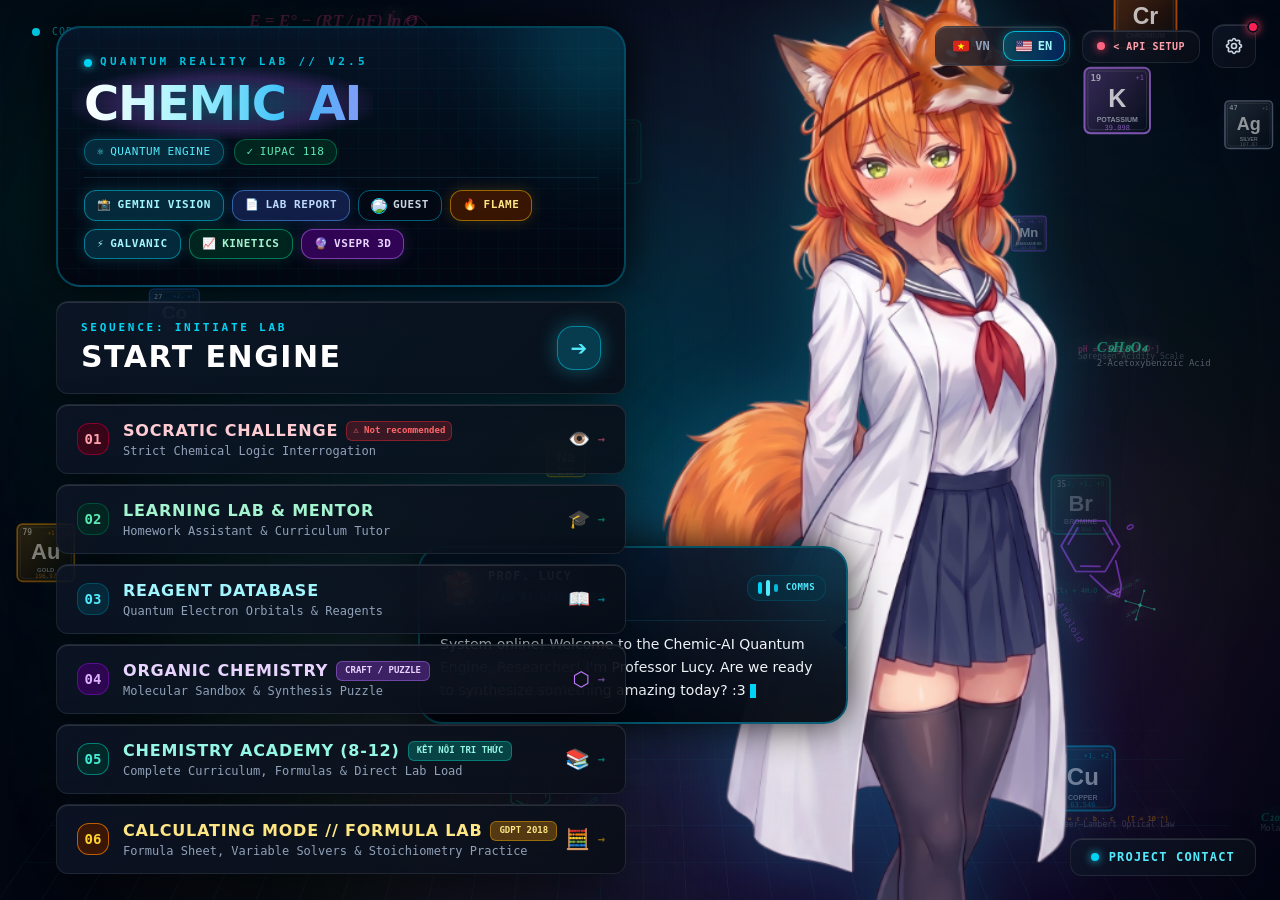
==== Chemic-AI Ultimate.html @ 0273cf46 "fix(engine): ground vessels to lab bench tabletop & remove outliner box ### Root Cause Analysis: 1. " ====
<!DOCTYPE html>
<html lang="en">
<head>
    <meta charset="UTF-8">
    <meta name="viewport" content="width=device-width, initial-scale=1.0">
    <title>Chemic-AI Lab</title>
  <script type="module" crossorigin>(function(){const e=document.createElement("link").relList;if(e&&e.supports&&e.supports("modulepreload"))return;for(const r of document.querySelectorAll('link[rel="modulepreload"]'))a(r);new MutationObserver(r=>{for(const l of r)if(l.type==="childList")for(const c of l.addedNodes)c.tagName==="LINK"&&c.rel==="modulepreload"&&a(c)}).observe(document,{childList:!0,subtree:!0});function t(r){const l={};return r.integrity&&(l.integrity=r.integrity),r.referrerPolicy&&(l.referrerPolicy=r.referrerPolicy),r.crossOrigin==="use-credentials"?l.credentials="include":r.crossOrigin==="anonymous"?l.credentials="omit":l.credentials="same-origin",l}function a(r){if(r.ep)return;r.ep=!0;const l=t(r);fetch(r.href,l)}})();function ky(n){return n&&n.__esModule&&Object.prototype.hasOwnProperty.call(n,"default")?n.default:n}var bd={exports:{}},Ur={},vd={exports:{}},dt={};/**
 * @license React
 * react.production.min.js
 *
 * Copyright (c) Facebook, Inc. and its affiliates.
 *
 * This source code is licensed under the MIT license found in the
 * LICENSE file in the root directory of this source tree.
 */var qp;function Ty(){if(qp)return dt;qp=1;var n=Symbol.for("react.element"),e=Symbol.for("react.portal"),t=Symbol.for("react.fragment"),a=Symbol.for("react.strict_mode"),r=Symbol.for("react.profiler"),l=Symbol.for("react.provider"),c=Symbol.for("react.context"),h=Symbol.for("react.forward_ref"),u=Symbol.for("react.suspense"),m=Symbol.for("react.memo"),g=Symbol.for("react.lazy"),A=Symbol.iterator;function x(q){return q===null||typeof q!="object"?null:(q=A&&q[A]||q["@@iterator"],typeof q=="function"?q:null)}var f={isMounted:function(){return!1},enqueueForceUpdate:function(){},enqueueReplaceState:function(){},enqueueSetState:function(){}},O=Object.assign,v={};function k(q,re,pe){this.props=q,this.context=re,this.refs=v,this.updater=pe||f}k.prototype.isReactComponent={},k.prototype.setState=function(q,re){if(typeof q!="object"&&typeof q!="function"&&q!=null)throw Error("setState(...): takes an object of state variables to update or a function which returns an object of state variables.");this.updater.enqueueSetState(this,q,re,"setState")},k.prototype.forceUpdate=function(q){this.updater.enqueueForceUpdate(this,q,"forceUpdate")};function w(){}w.prototype=k.prototype;function Q(q,re,pe){this.props=q,this.context=re,this.refs=v,this.updater=pe||f}var G=Q.prototype=new w;G.constructor=Q,O(G,k.prototype),G.isPureReactComponent=!0;var j=Array.isArray,M=Object.prototype.hasOwnProperty,D={current:null},F={key:!0,ref:!0,__self:!0,__source:!0};function z(q,re,pe){var Ce,Te={},Pe=null,je=null;if(re!=null)for(Ce in re.ref!==void 0&&(je=re.ref),re.key!==void 0&&(Pe=""+re.key),re)M.call(re,Ce)&&!F.hasOwnProperty(Ce)&&(Te[Ce]=re[Ce]);var Le=arguments.length-2;if(Le===1)Te.children=pe;else if(1<Le){for(var Xe=Array(Le),ue=0;ue<Le;ue++)Xe[ue]=arguments[ue+2];Te.children=Xe}if(q&&q.defaultProps)for(Ce in Le=q.defaultProps,Le)Te[Ce]===void 0&&(Te[Ce]=Le[Ce]);return{$$typeof:n,type:q,key:Pe,ref:je,props:Te,_owner:D.current}}function K(q,re){return{$$typeof:n,type:q.type,key:re,ref:q.ref,props:q.props,_owner:q._owner}}function T(q){return typeof q=="object"&&q!==null&&q.$$typeof===n}function I(q){var re={"=":"=0",":":"=2"};return"$"+q.replace(/[=:]/g,function(pe){return re[pe]})}var B=/\/+/g;function Y(q,re){return typeof q=="object"&&q!==null&&q.key!=null?I(""+q.key):re.toString(36)}function U(q,re,pe,Ce,Te){var Pe=typeof q;(Pe==="undefined"||Pe==="boolean")&&(q=null);var je=!1;if(q===null)je=!0;else switch(Pe){case"string":case"number":je=!0;break;case"object":switch(q.$$typeof){case n:case e:je=!0}}if(je)return je=q,Te=Te(je),q=Ce===""?"."+Y(je,0):Ce,j(Te)?(pe="",q!=null&&(pe=q.replace(B,"$&/")+"/"),U(Te,re,pe,"",function(ue){return ue})):Te!=null&&(T(Te)&&(Te=K(Te,pe+(!Te.key||je&&je.key===Te.key?"":(""+Te.key).replace(B,"$&/")+"/")+q)),re.push(Te)),1;if(je=0,Ce=Ce===""?".":Ce+":",j(q))for(var Le=0;Le<q.length;Le++){Pe=q[Le];var Xe=Ce+Y(Pe,Le);je+=U(Pe,re,pe,Xe,Te)}else if(Xe=x(q),typeof Xe=="function")for(q=Xe.call(q),Le=0;!(Pe=q.next()).done;)Pe=Pe.value,Xe=Ce+Y(Pe,Le++),je+=U(Pe,re,pe,Xe,Te);else if(Pe==="object")throw re=String(q),Error("Objects are not valid as a React child (found: "+(re==="[object Object]"?"object with keys {"+Object.keys(q).join(", ")+"}":re)+"). If you meant to render a collection of children, use an array instead.");return je}function _(q,re,pe){if(q==null)return q;var Ce=[],Te=0;return U(q,Ce,"","",function(Pe){return re.call(pe,Pe,Te++)}),Ce}function oe(q){if(q._status===-1){var re=q._result;re=re(),re.then(function(pe){(q._status===0||q._status===-1)&&(q._status=1,q._result=pe)},function(pe){(q._status===0||q._status===-1)&&(q._status=2,q._result=pe)}),q._status===-1&&(q._status=0,q._result=re)}if(q._status===1)return q._result.default;throw q._result}var le={current:null},W={transition:null},ee={ReactCurrentDispatcher:le,ReactCurrentBatchConfig:W,ReactCurrentOwner:D};function ie(){throw Error("act(...) is not supported in production builds of React.")}return dt.Children={map:_,forEach:function(q,re,pe){_(q,function(){re.apply(this,arguments)},pe)},count:function(q){var re=0;return _(q,function(){re++}),re},toArray:function(q){return _(q,function(re){return re})||[]},only:function(q){if(!T(q))throw Error("React.Children.only expected to receive a single React element child.");return q}},dt.Component=k,dt.Fragment=t,dt.Profiler=r,dt.PureComponent=Q,dt.StrictMode=a,dt.Suspense=u,dt.__SECRET_INTERNALS_DO_NOT_USE_OR_YOU_WILL_BE_FIRED=ee,dt.act=ie,dt.cloneElement=function(q,re,pe){if(q==null)throw Error("React.cloneElement(...): The argument must be a React element, but you passed "+q+".");var Ce=O({},q.props),Te=q.key,Pe=q.ref,je=q._owner;if(re!=null){if(re.ref!==void 0&&(Pe=re.ref,je=D.current),re.key!==void 0&&(Te=""+re.key),q.type&&q.type.defaultProps)var Le=q.type.defaultProps;for(Xe in re)M.call(re,Xe)&&!F.hasOwnProperty(Xe)&&(Ce[Xe]=re[Xe]===void 0&&Le!==void 0?Le[Xe]:re[Xe])}var Xe=arguments.length-2;if(Xe===1)Ce.children=pe;else if(1<Xe){Le=Array(Xe);for(var ue=0;ue<Xe;ue++)Le[ue]=arguments[ue+2];Ce.children=Le}return{$$typeof:n,type:q.type,key:Te,ref:Pe,props:Ce,_owner:je}},dt.createContext=function(q){return q={$$typeof:c,_currentValue:q,_currentValue2:q,_threadCount:0,Provider:null,Consumer:null,_defaultValue:null,_globalName:null},q.Provider={$$typeof:l,_context:q},q.Consumer=q},dt.createElement=z,dt.createFactory=function(q){var re=z.bind(null,q);return re.type=q,re},dt.createRef=function(){return{current:null}},dt.forwardRef=function(q){return{$$typeof:h,render:q}},dt.isValidElement=T,dt.lazy=function(q){return{$$typeof:g,_payload:{_status:-1,_result:q},_init:oe}},dt.memo=function(q,re){return{$$typeof:m,type:q,compare:re===void 0?null:re}},dt.startTransition=function(q){var re=W.transition;W.transition={};try{q()}finally{W.transition=re}},dt.unstable_act=ie,dt.useCallback=function(q,re){return le.current.useCallback(q,re)},dt.useContext=function(q){return le.current.useContext(q)},dt.useDebugValue=function(){},dt.useDeferredValue=function(q){return le.current.useDeferredValue(q)},dt.useEffect=function(q,re){return le.current.useEffect(q,re)},dt.useId=function(){return le.current.useId()},dt.useImperativeHandle=function(q,re,pe){return le.current.useImperativeHandle(q,re,pe)},dt.useInsertionEffect=function(q,re){return le.current.useInsertionEffect(q,re)},dt.useLayoutEffect=function(q,re){return le.current.useLayoutEffect(q,re)},dt.useMemo=function(q,re){return le.current.useMemo(q,re)},dt.useReducer=function(q,re,pe){return le.current.useReducer(q,re,pe)},dt.useRef=function(q){return le.current.useRef(q)},dt.useState=function(q){return le.current.useState(q)},dt.useSyncExternalStore=function(q,re,pe){return le.current.useSyncExternalStore(q,re,pe)},dt.useTransition=function(){return le.current.useTransition()},dt.version="18.3.1",dt}var Lp;function bg(){return Lp||(Lp=1,vd.exports=Ty()),vd.exports}/**
 * @license React
 * react-jsx-runtime.production.min.js
 *
 * Copyright (c) Facebook, Inc. and its affiliates.
 *
 * This source code is licensed under the MIT license found in the
 * LICENSE file in the root directory of this source tree.
 */var Jp;function Sy(){if(Jp)return Ur;Jp=1;var n=bg(),e=Symbol.for("react.element"),t=Symbol.for("react.fragment"),a=Object.prototype.hasOwnProperty,r=n.__SECRET_INTERNALS_DO_NOT_USE_OR_YOU_WILL_BE_FIRED.ReactCurrentOwner,l={key:!0,ref:!0,__self:!0,__source:!0};function c(h,u,m){var g,A={},x=null,f=null;m!==void 0&&(x=""+m),u.key!==void 0&&(x=""+u.key),u.ref!==void 0&&(f=u.ref);for(g in u)a.call(u,g)&&!l.hasOwnProperty(g)&&(A[g]=u[g]);if(h&&h.defaultProps)for(g in u=h.defaultProps,u)A[g]===void 0&&(A[g]=u[g]);return{$$typeof:e,type:h,key:x,ref:f,props:A,_owner:r.current}}return Ur.Fragment=t,Ur.jsx=c,Ur.jsxs=c,Ur}var Wp;function My(){return Wp||(Wp=1,bd.exports=Sy()),bd.exports}var i=My(),P=bg();const Hn=ky(P);var Hl={},Od={exports:{}},Qn={},Hd={exports:{}},Id={};/**
 * @license React
 * scheduler.production.min.js
 *
 * Copyright (c) Facebook, Inc. and its affiliates.
 *
 * This source code is licensed under the MIT license found in the
 * LICENSE file in the root directory of this source tree.
 */var Zp;function Py(){return Zp||(Zp=1,(function(n){function e(W,ee){var ie=W.length;W.push(ee);e:for(;0<ie;){var q=ie-1>>>1,re=W[q];if(0<r(re,ee))W[q]=ee,W[ie]=re,ie=q;else break e}}function t(W){return W.length===0?null:W[0]}function a(W){if(W.length===0)return null;var ee=W[0],ie=W.pop();if(ie!==ee){W[0]=ie;e:for(var q=0,re=W.length,pe=re>>>1;q<pe;){var Ce=2*(q+1)-1,Te=W[Ce],Pe=Ce+1,je=W[Pe];if(0>r(Te,ie))Pe<re&&0>r(je,Te)?(W[q]=je,W[Pe]=ie,q=Pe):(W[q]=Te,W[Ce]=ie,q=Ce);else if(Pe<re&&0>r(je,ie))W[q]=je,W[Pe]=ie,q=Pe;else break e}}return ee}function r(W,ee){var ie=W.sortIndex-ee.sortIndex;return ie!==0?ie:W.id-ee.id}if(typeof performance=="object"&&typeof performance.now=="function"){var l=performance;n.unstable_now=function(){return l.now()}}else{var c=Date,h=c.now();n.unstable_now=function(){return c.now()-h}}var u=[],m=[],g=1,A=null,x=3,f=!1,O=!1,v=!1,k=typeof setTimeout=="function"?setTimeout:null,w=typeof clearTimeout=="function"?clearTimeout:null,Q=typeof setImmediate<"u"?setImmediate:null;typeof navigator<"u"&&navigator.scheduling!==void 0&&navigator.scheduling.isInputPending!==void 0&&navigator.scheduling.isInputPending.bind(navigator.scheduling);function G(W){for(var ee=t(m);ee!==null;){if(ee.callback===null)a(m);else if(ee.startTime<=W)a(m),ee.sortIndex=ee.expirationTime,e(u,ee);else break;ee=t(m)}}function j(W){if(v=!1,G(W),!O)if(t(u)!==null)O=!0,oe(M);else{var ee=t(m);ee!==null&&le(j,ee.startTime-W)}}function M(W,ee){O=!1,v&&(v=!1,w(z),z=-1),f=!0;var ie=x;try{for(G(ee),A=t(u);A!==null&&(!(A.expirationTime>ee)||W&&!I());){var q=A.callback;if(typeof q=="function"){A.callback=null,x=A.priorityLevel;var re=q(A.expirationTime<=ee);ee=n.unstable_now(),typeof re=="function"?A.callback=re:A===t(u)&&a(u),G(ee)}else a(u);A=t(u)}if(A!==null)var pe=!0;else{var Ce=t(m);Ce!==null&&le(j,Ce.startTime-ee),pe=!1}return pe}finally{A=null,x=ie,f=!1}}var D=!1,F=null,z=-1,K=5,T=-1;function I(){return!(n.unstable_now()-T<K)}function B(){if(F!==null){var W=n.unstable_now();T=W;var ee=!0;try{ee=F(!0,W)}finally{ee?Y():(D=!1,F=null)}}else D=!1}var Y;if(typeof Q=="function")Y=function(){Q(B)};else if(typeof MessageChannel<"u"){var U=new MessageChannel,_=U.port2;U.port1.onmessage=B,Y=function(){_.postMessage(null)}}else Y=function(){k(B,0)};function oe(W){F=W,D||(D=!0,Y())}function le(W,ee){z=k(function(){W(n.unstable_now())},ee)}n.unstable_IdlePriority=5,n.unstable_ImmediatePriority=1,n.unstable_LowPriority=4,n.unstable_NormalPriority=3,n.unstable_Profiling=null,n.unstable_UserBlockingPriority=2,n.unstable_cancelCallback=function(W){W.callback=null},n.unstable_continueExecution=function(){O||f||(O=!0,oe(M))},n.unstable_forceFrameRate=function(W){0>W||125<W?console.error("forceFrameRate takes a positive int between 0 and 125, forcing frame rates higher than 125 fps is not supported"):K=0<W?Math.floor(1e3/W):5},n.unstable_getCurrentPriorityLevel=function(){return x},n.unstable_getFirstCallbackNode=function(){return t(u)},n.unstable_next=function(W){switch(x){case 1:case 2:case 3:var ee=3;break;default:ee=x}var ie=x;x=ee;try{return W()}finally{x=ie}},n.unstable_pauseExecution=function(){},n.unstable_requestPaint=function(){},n.unstable_runWithPriority=function(W,ee){switch(W){case 1:case 2:case 3:case 4:case 5:break;default:W=3}var ie=x;x=W;try{return ee()}finally{x=ie}},n.unstable_scheduleCallback=function(W,ee,ie){var q=n.unstable_now();switch(typeof ie=="object"&&ie!==null?(ie=ie.delay,ie=typeof ie=="number"&&0<ie?q+ie:q):ie=q,W){case 1:var re=-1;break;case 2:re=250;break;case 5:re=1073741823;break;case 4:re=1e4;break;default:re=5e3}return re=ie+re,W={id:g++,callback:ee,priorityLevel:W,startTime:ie,expirationTime:re,sortIndex:-1},ie>q?(W.sortIndex=ie,e(m,W),t(u)===null&&W===t(m)&&(v?(w(z),z=-1):v=!0,le(j,ie-q))):(W.sortIndex=re,e(u,W),O||f||(O=!0,oe(M))),W},n.unstable_shouldYield=I,n.unstable_wrapCallback=function(W){var ee=x;return function(){var ie=x;x=ee;try{return W.apply(this,arguments)}finally{x=ie}}}})(Id)),Id}var Xp;function Ry(){return Xp||(Xp=1,Hd.exports=Py()),Hd.exports}/**
 * @license React
 * react-dom.production.min.js
 *
 * Copyright (c) Facebook, Inc. and its affiliates.
 *
 * This source code is licensed under the MIT license found in the
 * LICENSE file in the root directory of this source tree.
 */var $p;function wy(){if($p)return Qn;$p=1;var n=bg(),e=Ry();function t(o){for(var s="https://reactjs.org/docs/error-decoder.html?invariant="+o,d=1;d<arguments.length;d++)s+="&args[]="+encodeURIComponent(arguments[d]);return"Minified React error #"+o+"; visit "+s+" for the full message or use the non-minified dev environment for full errors and additional helpful warnings."}var a=new Set,r={};function l(o,s){c(o,s),c(o+"Capture",s)}function c(o,s){for(r[o]=s,o=0;o<s.length;o++)a.add(s[o])}var h=!(typeof window>"u"||typeof window.document>"u"||typeof window.document.createElement>"u"),u=Object.prototype.hasOwnProperty,m=/^[:A-Z_a-z\u00C0-\u00D6\u00D8-\u00F6\u00F8-\u02FF\u0370-\u037D\u037F-\u1FFF\u200C-\u200D\u2070-\u218F\u2C00-\u2FEF\u3001-\uD7FF\uF900-\uFDCF\uFDF0-\uFFFD][:A-Z_a-z\u00C0-\u00D6\u00D8-\u00F6\u00F8-\u02FF\u0370-\u037D\u037F-\u1FFF\u200C-\u200D\u2070-\u218F\u2C00-\u2FEF\u3001-\uD7FF\uF900-\uFDCF\uFDF0-\uFFFD\-.0-9\u00B7\u0300-\u036F\u203F-\u2040]*$/,g={},A={};function x(o){return u.call(A,o)?!0:u.call(g,o)?!1:m.test(o)?A[o]=!0:(g[o]=!0,!1)}function f(o,s,d,p){if(d!==null&&d.type===0)return!1;switch(typeof s){case"function":case"symbol":return!0;case"boolean":return p?!1:d!==null?!d.acceptsBooleans:(o=o.toLowerCase().slice(0,5),o!=="data-"&&o!=="aria-");default:return!1}}function O(o,s,d,p){if(s===null||typeof s>"u"||f(o,s,d,p))return!0;if(p)return!1;if(d!==null)switch(d.type){case 3:return!s;case 4:return s===!1;case 5:return isNaN(s);case 6:return isNaN(s)||1>s}return!1}function v(o,s,d,p,C,b,R){this.acceptsBooleans=s===2||s===3||s===4,this.attributeName=p,this.attributeNamespace=C,this.mustUseProperty=d,this.propertyName=o,this.type=s,this.sanitizeURL=b,this.removeEmptyString=R}var k={};"children dangerouslySetInnerHTML defaultValue defaultChecked innerHTML suppressContentEditableWarning suppressHydrationWarning style".split(" ").forEach(function(o){k[o]=new v(o,0,!1,o,null,!1,!1)}),[["acceptCharset","accept-charset"],["className","class"],["htmlFor","for"],["httpEquiv","http-equiv"]].forEach(function(o){var s=o[0];k[s]=new v(s,1,!1,o[1],null,!1,!1)}),["contentEditable","draggable","spellCheck","value"].forEach(function(o){k[o]=new v(o,2,!1,o.toLowerCase(),null,!1,!1)}),["autoReverse","externalResourcesRequired","focusable","preserveAlpha"].forEach(function(o){k[o]=new v(o,2,!1,o,null,!1,!1)}),"allowFullScreen async autoFocus autoPlay controls default defer disabled disablePictureInPicture disableRemotePlayback formNoValidate hidden loop noModule noValidate open playsInline readOnly required reversed scoped seamless itemScope".split(" ").forEach(function(o){k[o]=new v(o,3,!1,o.toLowerCase(),null,!1,!1)}),["checked","multiple","muted","selected"].forEach(function(o){k[o]=new v(o,3,!0,o,null,!1,!1)}),["capture","download"].forEach(function(o){k[o]=new v(o,4,!1,o,null,!1,!1)}),["cols","rows","size","span"].forEach(function(o){k[o]=new v(o,6,!1,o,null,!1,!1)}),["rowSpan","start"].forEach(function(o){k[o]=new v(o,5,!1,o.toLowerCase(),null,!1,!1)});var w=/[\-:]([a-z])/g;function Q(o){return o[1].toUpperCase()}"accent-height alignment-baseline arabic-form baseline-shift cap-height clip-path clip-rule color-interpolation color-interpolation-filters color-profile color-rendering dominant-baseline enable-background fill-opacity fill-rule flood-color flood-opacity font-family font-size font-size-adjust font-stretch font-style font-variant font-weight glyph-name glyph-orientation-horizontal glyph-orientation-vertical horiz-adv-x horiz-origin-x image-rendering letter-spacing lighting-color marker-end marker-mid marker-start overline-position overline-thickness paint-order panose-1 pointer-events rendering-intent shape-rendering stop-color stop-opacity strikethrough-position strikethrough-thickness stroke-dasharray stroke-dashoffset stroke-linecap stroke-linejoin stroke-miterlimit stroke-opacity stroke-width text-anchor text-decoration text-rendering underline-position underline-thickness unicode-bidi unicode-range units-per-em v-alphabetic v-hanging v-ideographic v-mathematical vector-effect vert-adv-y vert-origin-x vert-origin-y word-spacing writing-mode xmlns:xlink x-height".split(" ").forEach(function(o){var s=o.replace(w,Q);k[s]=new v(s,1,!1,o,null,!1,!1)}),"xlink:actuate xlink:arcrole xlink:role xlink:show xlink:title xlink:type".split(" ").forEach(function(o){var s=o.replace(w,Q);k[s]=new v(s,1,!1,o,"http://www.w3.org/1999/xlink",!1,!1)}),["xml:base","xml:lang","xml:space"].forEach(function(o){var s=o.replace(w,Q);k[s]=new v(s,1,!1,o,"http://www.w3.org/XML/1998/namespace",!1,!1)}),["tabIndex","crossOrigin"].forEach(function(o){k[o]=new v(o,1,!1,o.toLowerCase(),null,!1,!1)}),k.xlinkHref=new v("xlinkHref",1,!1,"xlink:href","http://www.w3.org/1999/xlink",!0,!1),["src","href","action","formAction"].forEach(function(o){k[o]=new v(o,1,!1,o.toLowerCase(),null,!0,!0)});function G(o,s,d,p){var C=k.hasOwnProperty(s)?k[s]:null;(C!==null?C.type!==0:p||!(2<s.length)||s[0]!=="o"&&s[0]!=="O"||s[1]!=="n"&&s[1]!=="N")&&(O(s,d,C,p)&&(d=null),p||C===null?x(s)&&(d===null?o.removeAttribute(s):o.setAttribute(s,""+d)):C.mustUseProperty?o[C.propertyName]=d===null?C.type===3?!1:"":d:(s=C.attributeName,p=C.attributeNamespace,d===null?o.removeAttribute(s):(C=C.type,d=C===3||C===4&&d===!0?"":""+d,p?o.setAttributeNS(p,s,d):o.setAttribute(s,d))))}var j=n.__SECRET_INTERNALS_DO_NOT_USE_OR_YOU_WILL_BE_FIRED,M=Symbol.for("react.element"),D=Symbol.for("react.portal"),F=Symbol.for("react.fragment"),z=Symbol.for("react.strict_mode"),K=Symbol.for("react.profiler"),T=Symbol.for("react.provider"),I=Symbol.for("react.context"),B=Symbol.for("react.forward_ref"),Y=Symbol.for("react.suspense"),U=Symbol.for("react.suspense_list"),_=Symbol.for("react.memo"),oe=Symbol.for("react.lazy"),le=Symbol.for("react.offscreen"),W=Symbol.iterator;function ee(o){return o===null||typeof o!="object"?null:(o=W&&o[W]||o["@@iterator"],typeof o=="function"?o:null)}var ie=Object.assign,q;function re(o){if(q===void 0)try{throw Error()}catch(d){var s=d.stack.trim().match(/\n( *(at )?)/);q=s&&s[1]||""}return`
`+q+o}var pe=!1;function Ce(o,s){if(!o||pe)return"";pe=!0;var d=Error.prepareStackTrace;Error.prepareStackTrace=void 0;try{if(s)if(s=function(){throw Error()},Object.defineProperty(s.prototype,"props",{set:function(){throw Error()}}),typeof Reflect=="object"&&Reflect.construct){try{Reflect.construct(s,[])}catch(de){var p=de}Reflect.construct(o,[],s)}else{try{s.call()}catch(de){p=de}o.call(s.prototype)}else{try{throw Error()}catch(de){p=de}o()}}catch(de){if(de&&p&&typeof de.stack=="string"){for(var C=de.stack.split(`
`),b=p.stack.split(`
`),R=C.length-1,L=b.length-1;1<=R&&0<=L&&C[R]!==b[L];)L--;for(;1<=R&&0<=L;R--,L--)if(C[R]!==b[L]){if(R!==1||L!==1)do if(R--,L--,0>L||C[R]!==b[L]){var $=`
`+C[R].replace(" at new "," at ");return o.displayName&&$.includes("<anonymous>")&&($=$.replace("<anonymous>",o.displayName)),$}while(1<=R&&0<=L);break}}}finally{pe=!1,Error.prepareStackTrace=d}return(o=o?o.displayName||o.name:"")?re(o):""}function Te(o){switch(o.tag){case 5:return re(o.type);case 16:return re("Lazy");case 13:return re("Suspense");case 19:return re("SuspenseList");case 0:case 2:case 15:return o=Ce(o.type,!1),o;case 11:return o=Ce(o.type.render,!1),o;case 1:return o=Ce(o.type,!0),o;default:return""}}function Pe(o){if(o==null)return null;if(typeof o=="function")return o.displayName||o.name||null;if(typeof o=="string")return o;switch(o){case F:return"Fragment";case D:return"Portal";case K:return"Profiler";case z:return"StrictMode";case Y:return"Suspense";case U:return"SuspenseList"}if(typeof o=="object")switch(o.$$typeof){case I:return(o.displayName||"Context")+".Consumer";case T:return(o._context.displayName||"Context")+".Provider";case B:var s=o.render;return o=o.displayName,o||(o=s.displayName||s.name||"",o=o!==""?"ForwardRef("+o+")":"ForwardRef"),o;case _:return s=o.displayName||null,s!==null?s:Pe(o.type)||"Memo";case oe:s=o._payload,o=o._init;try{return Pe(o(s))}catch{}}return null}function je(o){var s=o.type;switch(o.tag){case 24:return"Cache";case 9:return(s.displayName||"Context")+".Consumer";case 10:return(s._context.displayName||"Context")+".Provider";case 18:return"DehydratedFragment";case 11:return o=s.render,o=o.displayName||o.name||"",s.displayName||(o!==""?"ForwardRef("+o+")":"ForwardRef");case 7:return"Fragment";case 5:return s;case 4:return"Portal";case 3:return"Root";case 6:return"Text";case 16:return Pe(s);case 8:return s===z?"StrictMode":"Mode";case 22:return"Offscreen";case 12:return"Profiler";case 21:return"Scope";case 13:return"Suspense";case 19:return"SuspenseList";case 25:return"TracingMarker";case 1:case 0:case 17:case 2:case 14:case 15:if(typeof s=="function")return s.displayName||s.name||null;if(typeof s=="string")return s}return null}function Le(o){switch(typeof o){case"boolean":case"number":case"string":case"undefined":return o;case"object":return o;default:return""}}function Xe(o){var s=o.type;return(o=o.nodeName)&&o.toLowerCase()==="input"&&(s==="checkbox"||s==="radio")}function ue(o){var s=Xe(o)?"checked":"value",d=Object.getOwnPropertyDescriptor(o.constructor.prototype,s),p=""+o[s];if(!o.hasOwnProperty(s)&&typeof d<"u"&&typeof d.get=="function"&&typeof d.set=="function"){var C=d.get,b=d.set;return Object.defineProperty(o,s,{configurable:!0,get:function(){return C.call(this)},set:function(R){p=""+R,b.call(this,R)}}),Object.defineProperty(o,s,{enumerable:d.enumerable}),{getValue:function(){return p},setValue:function(R){p=""+R},stopTracking:function(){o._valueTracker=null,delete o[s]}}}}function Ae(o){o._valueTracker||(o._valueTracker=ue(o))}function Me(o){if(!o)return!1;var s=o._valueTracker;if(!s)return!0;var d=s.getValue(),p="";return o&&(p=Xe(o)?o.checked?"true":"false":o.value),o=p,o!==d?(s.setValue(o),!0):!1}function Qe(o){if(o=o||(typeof document<"u"?document:void 0),typeof o>"u")return null;try{return o.activeElement||o.body}catch{return o.body}}function Se(o,s){var d=s.checked;return ie({},s,{defaultChecked:void 0,defaultValue:void 0,value:void 0,checked:d??o._wrapperState.initialChecked})}function $e(o,s){var d=s.defaultValue==null?"":s.defaultValue,p=s.checked!=null?s.checked:s.defaultChecked;d=Le(s.value!=null?s.value:d),o._wrapperState={initialChecked:p,initialValue:d,controlled:s.type==="checkbox"||s.type==="radio"?s.checked!=null:s.value!=null}}function Ke(o,s){s=s.checked,s!=null&&G(o,"checked",s,!1)}function nt(o,s){Ke(o,s);var d=Le(s.value),p=s.type;if(d!=null)p==="number"?(d===0&&o.value===""||o.value!=d)&&(o.value=""+d):o.value!==""+d&&(o.value=""+d);else if(p==="submit"||p==="reset"){o.removeAttribute("value");return}s.hasOwnProperty("value")?bt(o,s.type,d):s.hasOwnProperty("defaultValue")&&bt(o,s.type,Le(s.defaultValue)),s.checked==null&&s.defaultChecked!=null&&(o.defaultChecked=!!s.defaultChecked)}function ct(o,s,d){if(s.hasOwnProperty("value")||s.hasOwnProperty("defaultValue")){var p=s.type;if(!(p!=="submit"&&p!=="reset"||s.value!==void 0&&s.value!==null))return;s=""+o._wrapperState.initialValue,d||s===o.value||(o.value=s),o.defaultValue=s}d=o.name,d!==""&&(o.name=""),o.defaultChecked=!!o._wrapperState.initialChecked,d!==""&&(o.name=d)}function bt(o,s,d){(s!=="number"||Qe(o.ownerDocument)!==o)&&(d==null?o.defaultValue=""+o._wrapperState.initialValue:o.defaultValue!==""+d&&(o.defaultValue=""+d))}var rt=Array.isArray;function st(o,s,d,p){if(o=o.options,s){s={};for(var C=0;C<d.length;C++)s["$"+d[C]]=!0;for(d=0;d<o.length;d++)C=s.hasOwnProperty("$"+o[d].value),o[d].selected!==C&&(o[d].selected=C),C&&p&&(o[d].defaultSelected=!0)}else{for(d=""+Le(d),s=null,C=0;C<o.length;C++){if(o[C].value===d){o[C].selected=!0,p&&(o[C].defaultSelected=!0);return}s!==null||o[C].disabled||(s=o[C])}s!==null&&(s.selected=!0)}}function It(o,s){if(s.dangerouslySetInnerHTML!=null)throw Error(t(91));return ie({},s,{value:void 0,defaultValue:void 0,children:""+o._wrapperState.initialValue})}function Yt(o,s){var d=s.value;if(d==null){if(d=s.children,s=s.defaultValue,d!=null){if(s!=null)throw Error(t(92));if(rt(d)){if(1<d.length)throw Error(t(93));d=d[0]}s=d}s==null&&(s=""),d=s}o._wrapperState={initialValue:Le(d)}}function Kt(o,s){var d=Le(s.value),p=Le(s.defaultValue);d!=null&&(d=""+d,d!==o.value&&(o.value=d),s.defaultValue==null&&o.defaultValue!==d&&(o.defaultValue=d)),p!=null&&(o.defaultValue=""+p)}function Rt(o){var s=o.textContent;s===o._wrapperState.initialValue&&s!==""&&s!==null&&(o.value=s)}function et(o){switch(o){case"svg":return"http://www.w3.org/2000/svg";case"math":return"http://www.w3.org/1998/Math/MathML";default:return"http://www.w3.org/1999/xhtml"}}function Et(o,s){return o==null||o==="http://www.w3.org/1999/xhtml"?et(s):o==="http://www.w3.org/2000/svg"&&s==="foreignObject"?"http://www.w3.org/1999/xhtml":o}var Ft,qt=(function(o){return typeof MSApp<"u"&&MSApp.execUnsafeLocalFunction?function(s,d,p,C){MSApp.execUnsafeLocalFunction(function(){return o(s,d,p,C)})}:o})(function(o,s){if(o.namespaceURI!=="http://www.w3.org/2000/svg"||"innerHTML"in o)o.innerHTML=s;else{for(Ft=Ft||document.createElement("div"),Ft.innerHTML="<svg>"+s.valueOf().toString()+"</svg>",s=Ft.firstChild;o.firstChild;)o.removeChild(o.firstChild);for(;s.firstChild;)o.appendChild(s.firstChild)}});function ot(o,s){if(s){var d=o.firstChild;if(d&&d===o.lastChild&&d.nodeType===3){d.nodeValue=s;return}}o.textContent=s}var un={animationIterationCount:!0,aspectRatio:!0,borderImageOutset:!0,borderImageSlice:!0,borderImageWidth:!0,boxFlex:!0,boxFlexGroup:!0,boxOrdinalGroup:!0,columnCount:!0,columns:!0,flex:!0,flexGrow:!0,flexPositive:!0,flexShrink:!0,flexNegative:!0,flexOrder:!0,gridArea:!0,gridRow:!0,gridRowEnd:!0,gridRowSpan:!0,gridRowStart:!0,gridColumn:!0,gridColumnEnd:!0,gridColumnSpan:!0,gridColumnStart:!0,fontWeight:!0,lineClamp:!0,lineHeight:!0,opacity:!0,order:!0,orphans:!0,tabSize:!0,widows:!0,zIndex:!0,zoom:!0,fillOpacity:!0,floodOpacity:!0,stopOpacity:!0,strokeDasharray:!0,strokeDashoffset:!0,strokeMiterlimit:!0,strokeOpacity:!0,strokeWidth:!0},Ei=["Webkit","ms","Moz","O"];Object.keys(un).forEach(function(o){Ei.forEach(function(s){s=s+o.charAt(0).toUpperCase()+o.substring(1),un[s]=un[o]})});function li(o,s,d){return s==null||typeof s=="boolean"||s===""?"":d||typeof s!="number"||s===0||un.hasOwnProperty(o)&&un[o]?(""+s).trim():s+"px"}function ae(o,s){o=o.style;for(var d in s)if(s.hasOwnProperty(d)){var p=d.indexOf("--")===0,C=li(d,s[d],p);d==="float"&&(d="cssFloat"),p?o.setProperty(d,C):o[d]=C}}var Ue=ie({menuitem:!0},{area:!0,base:!0,br:!0,col:!0,embed:!0,hr:!0,img:!0,input:!0,keygen:!0,link:!0,meta:!0,param:!0,source:!0,track:!0,wbr:!0});function he(o,s){if(s){if(Ue[o]&&(s.children!=null||s.dangerouslySetInnerHTML!=null))throw Error(t(137,o));if(s.dangerouslySetInnerHTML!=null){if(s.children!=null)throw Error(t(60));if(typeof s.dangerouslySetInnerHTML!="object"||!("__html"in s.dangerouslySetInnerHTML))throw Error(t(61))}if(s.style!=null&&typeof s.style!="object")throw Error(t(62))}}function Ie(o,s){if(o.indexOf("-")===-1)return typeof s.is=="string";switch(o){case"annotation-xml":case"color-profile":case"font-face":case"font-face-src":case"font-face-uri":case"font-face-format":case"font-face-name":case"missing-glyph":return!1;default:return!0}}var ht=null;function yt(o){return o=o.target||o.srcElement||window,o.correspondingUseElement&&(o=o.correspondingUseElement),o.nodeType===3?o.parentNode:o}var Gn=null,Ee=null,ke=null;function it(o){if(o=Ir(o)){if(typeof Gn!="function")throw Error(t(280));var s=o.stateNode;s&&(s=Ds(s),Gn(o.stateNode,o.type,s))}}function gt(o){Ee?ke?ke.push(o):ke=[o]:Ee=o}function sn(){if(Ee){var o=Ee,s=ke;if(ke=Ee=null,it(o),s)for(o=0;o<s.length;o++)it(s[o])}}function ci(o,s){return o(s)}function yi(){}var za=!1;function mm(o,s,d){if(za)return o(s,d);za=!0;try{return ci(o,s,d)}finally{za=!1,(Ee!==null||ke!==null)&&(yi(),sn())}}function rr(o,s){var d=o.stateNode;if(d===null)return null;var p=Ds(d);if(p===null)return null;d=p[s];e:switch(s){case"onClick":case"onClickCapture":case"onDoubleClick":case"onDoubleClickCapture":case"onMouseDown":case"onMouseDownCapture":case"onMouseMove":case"onMouseMoveCapture":case"onMouseUp":case"onMouseUpCapture":case"onMouseEnter":(p=!p.disabled)||(o=o.type,p=!(o==="button"||o==="input"||o==="select"||o==="textarea")),o=!p;break e;default:o=!1}if(o)return null;if(d&&typeof d!="function")throw Error(t(231,s,typeof d));return d}var Dc=!1;if(h)try{var sr={};Object.defineProperty(sr,"passive",{get:function(){Dc=!0}}),window.addEventListener("test",sr,sr),window.removeEventListener("test",sr,sr)}catch{Dc=!1}function wN(o,s,d,p,C,b,R,L,$){var de=Array.prototype.slice.call(arguments,3);try{s.apply(d,de)}catch(Ne){this.onError(Ne)}}var lr=!1,Cs=null,Ns=!1,Uc=null,QN={onError:function(o){lr=!0,Cs=o}};function VN(o,s,d,p,C,b,R,L,$){lr=!1,Cs=null,wN.apply(QN,arguments)}function jN(o,s,d,p,C,b,R,L,$){if(VN.apply(this,arguments),lr){if(lr){var de=Cs;lr=!1,Cs=null}else throw Error(t(198));Ns||(Ns=!0,Uc=de)}}function Ga(o){var s=o,d=o;if(o.alternate)for(;s.return;)s=s.return;else{o=s;do s=o,(s.flags&4098)!==0&&(d=s.return),o=s.return;while(o)}return s.tag===3?d:null}function pm(o){if(o.tag===13){var s=o.memoizedState;if(s===null&&(o=o.alternate,o!==null&&(s=o.memoizedState)),s!==null)return s.dehydrated}return null}function Am(o){if(Ga(o)!==o)throw Error(t(188))}function zN(o){var s=o.alternate;if(!s){if(s=Ga(o),s===null)throw Error(t(188));return s!==o?null:o}for(var d=o,p=s;;){var C=d.return;if(C===null)break;var b=C.alternate;if(b===null){if(p=C.return,p!==null){d=p;continue}break}if(C.child===b.child){for(b=C.child;b;){if(b===d)return Am(C),o;if(b===p)return Am(C),s;b=b.sibling}throw Error(t(188))}if(d.return!==p.return)d=C,p=b;else{for(var R=!1,L=C.child;L;){if(L===d){R=!0,d=C,p=b;break}if(L===p){R=!0,p=C,d=b;break}L=L.sibling}if(!R){for(L=b.child;L;){if(L===d){R=!0,d=b,p=C;break}if(L===p){R=!0,p=b,d=C;break}L=L.sibling}if(!R)throw Error(t(189))}}if(d.alternate!==p)throw Error(t(190))}if(d.tag!==3)throw Error(t(188));return d.stateNode.current===d?o:s}function fm(o){return o=zN(o),o!==null?xm(o):null}function xm(o){if(o.tag===5||o.tag===6)return o;for(o=o.child;o!==null;){var s=xm(o);if(s!==null)return s;o=o.sibling}return null}var Cm=e.unstable_scheduleCallback,Nm=e.unstable_cancelCallback,GN=e.unstable_shouldYield,DN=e.unstable_requestPaint,Lt=e.unstable_now,UN=e.unstable_getCurrentPriorityLevel,Yc=e.unstable_ImmediatePriority,Em=e.unstable_UserBlockingPriority,Es=e.unstable_NormalPriority,YN=e.unstable_LowPriority,ym=e.unstable_IdlePriority,ys=null,bi=null;function KN(o){if(bi&&typeof bi.onCommitFiberRoot=="function")try{bi.onCommitFiberRoot(ys,o,void 0,(o.current.flags&128)===128)}catch{}}var hi=Math.clz32?Math.clz32:LN,FN=Math.log,qN=Math.LN2;function LN(o){return o>>>=0,o===0?32:31-(FN(o)/qN|0)|0}var bs=64,vs=4194304;function cr(o){switch(o&-o){case 1:return 1;case 2:return 2;case 4:return 4;case 8:return 8;case 16:return 16;case 32:return 32;case 64:case 128:case 256:case 512:case 1024:case 2048:case 4096:case 8192:case 16384:case 32768:case 65536:case 131072:case 262144:case 524288:case 1048576:case 2097152:return o&4194240;case 4194304:case 8388608:case 16777216:case 33554432:case 67108864:return o&130023424;case 134217728:return 134217728;case 268435456:return 268435456;case 536870912:return 536870912;case 1073741824:return 1073741824;default:return o}}function Os(o,s){var d=o.pendingLanes;if(d===0)return 0;var p=0,C=o.suspendedLanes,b=o.pingedLanes,R=d&268435455;if(R!==0){var L=R&~C;L!==0?p=cr(L):(b&=R,b!==0&&(p=cr(b)))}else R=d&~C,R!==0?p=cr(R):b!==0&&(p=cr(b));if(p===0)return 0;if(s!==0&&s!==p&&(s&C)===0&&(C=p&-p,b=s&-s,C>=b||C===16&&(b&4194240)!==0))return s;if((p&4)!==0&&(p|=d&16),s=o.entangledLanes,s!==0)for(o=o.entanglements,s&=p;0<s;)d=31-hi(s),C=1<<d,p|=o[d],s&=~C;return p}function JN(o,s){switch(o){case 1:case 2:case 4:return s+250;case 8:case 16:case 32:case 64:case 128:case 256:case 512:case 1024:case 2048:case 4096:case 8192:case 16384:case 32768:case 65536:case 131072:case 262144:case 524288:case 1048576:case 2097152:return s+5e3;case 4194304:case 8388608:case 16777216:case 33554432:case 67108864:return-1;case 134217728:case 268435456:case 536870912:case 1073741824:return-1;default:return-1}}function WN(o,s){for(var d=o.suspendedLanes,p=o.pingedLanes,C=o.expirationTimes,b=o.pendingLanes;0<b;){var R=31-hi(b),L=1<<R,$=C[R];$===-1?((L&d)===0||(L&p)!==0)&&(C[R]=JN(L,s)):$<=s&&(o.expiredLanes|=L),b&=~L}}function Kc(o){return o=o.pendingLanes&-1073741825,o!==0?o:o&1073741824?1073741824:0}function bm(){var o=bs;return bs<<=1,(bs&4194240)===0&&(bs=64),o}function Fc(o){for(var s=[],d=0;31>d;d++)s.push(o);return s}function hr(o,s,d){o.pendingLanes|=s,s!==536870912&&(o.suspendedLanes=0,o.pingedLanes=0),o=o.eventTimes,s=31-hi(s),o[s]=d}function ZN(o,s){var d=o.pendingLanes&~s;o.pendingLanes=s,o.suspendedLanes=0,o.pingedLanes=0,o.expiredLanes&=s,o.mutableReadLanes&=s,o.entangledLanes&=s,s=o.entanglements;var p=o.eventTimes;for(o=o.expirationTimes;0<d;){var C=31-hi(d),b=1<<C;s[C]=0,p[C]=-1,o[C]=-1,d&=~b}}function qc(o,s){var d=o.entangledLanes|=s;for(o=o.entanglements;d;){var p=31-hi(d),C=1<<p;C&s|o[p]&s&&(o[p]|=s),d&=~C}}var Ct=0;function vm(o){return o&=-o,1<o?4<o?(o&268435455)!==0?16:536870912:4:1}var Om,Lc,Hm,Im,Bm,Jc=!1,Hs=[],aa=null,oa=null,ra=null,dr=new Map,ur=new Map,sa=[],XN="mousedown mouseup touchcancel touchend touchstart auxclick dblclick pointercancel pointerdown pointerup dragend dragstart drop compositionend compositionstart keydown keypress keyup input textInput copy cut paste click change contextmenu reset submit".split(" ");function km(o,s){switch(o){case"focusin":case"focusout":aa=null;break;case"dragenter":case"dragleave":oa=null;break;case"mouseover":case"mouseout":ra=null;break;case"pointerover":case"pointerout":dr.delete(s.pointerId);break;case"gotpointercapture":case"lostpointercapture":ur.delete(s.pointerId)}}function gr(o,s,d,p,C,b){return o===null||o.nativeEvent!==b?(o={blockedOn:s,domEventName:d,eventSystemFlags:p,nativeEvent:b,targetContainers:[C]},s!==null&&(s=Ir(s),s!==null&&Lc(s)),o):(o.eventSystemFlags|=p,s=o.targetContainers,C!==null&&s.indexOf(C)===-1&&s.push(C),o)}function $N(o,s,d,p,C){switch(s){case"focusin":return aa=gr(aa,o,s,d,p,C),!0;case"dragenter":return oa=gr(oa,o,s,d,p,C),!0;case"mouseover":return ra=gr(ra,o,s,d,p,C),!0;case"pointerover":var b=C.pointerId;return dr.set(b,gr(dr.get(b)||null,o,s,d,p,C)),!0;case"gotpointercapture":return b=C.pointerId,ur.set(b,gr(ur.get(b)||null,o,s,d,p,C)),!0}return!1}function Tm(o){var s=Da(o.target);if(s!==null){var d=Ga(s);if(d!==null){if(s=d.tag,s===13){if(s=pm(d),s!==null){o.blockedOn=s,Bm(o.priority,function(){Hm(d)});return}}else if(s===3&&d.stateNode.current.memoizedState.isDehydrated){o.blockedOn=d.tag===3?d.stateNode.containerInfo:null;return}}}o.blockedOn=null}function Is(o){if(o.blockedOn!==null)return!1;for(var s=o.targetContainers;0<s.length;){var d=Zc(o.domEventName,o.eventSystemFlags,s[0],o.nativeEvent);if(d===null){d=o.nativeEvent;var p=new d.constructor(d.type,d);ht=p,d.target.dispatchEvent(p),ht=null}else return s=Ir(d),s!==null&&Lc(s),o.blockedOn=d,!1;s.shift()}return!0}function Sm(o,s,d){Is(o)&&d.delete(s)}function _N(){Jc=!1,aa!==null&&Is(aa)&&(aa=null),oa!==null&&Is(oa)&&(oa=null),ra!==null&&Is(ra)&&(ra=null),dr.forEach(Sm),ur.forEach(Sm)}function mr(o,s){o.blockedOn===s&&(o.blockedOn=null,Jc||(Jc=!0,e.unstable_scheduleCallback(e.unstable_NormalPriority,_N)))}function pr(o){function s(C){return mr(C,o)}if(0<Hs.length){mr(Hs[0],o);for(var d=1;d<Hs.length;d++){var p=Hs[d];p.blockedOn===o&&(p.blockedOn=null)}}for(aa!==null&&mr(aa,o),oa!==null&&mr(oa,o),ra!==null&&mr(ra,o),dr.forEach(s),ur.forEach(s),d=0;d<sa.length;d++)p=sa[d],p.blockedOn===o&&(p.blockedOn=null);for(;0<sa.length&&(d=sa[0],d.blockedOn===null);)Tm(d),d.blockedOn===null&&sa.shift()}var fo=j.ReactCurrentBatchConfig,Bs=!0;function eE(o,s,d,p){var C=Ct,b=fo.transition;fo.transition=null;try{Ct=1,Wc(o,s,d,p)}finally{Ct=C,fo.transition=b}}function tE(o,s,d,p){var C=Ct,b=fo.transition;fo.transition=null;try{Ct=4,Wc(o,s,d,p)}finally{Ct=C,fo.transition=b}}function Wc(o,s,d,p){if(Bs){var C=Zc(o,s,d,p);if(C===null)gh(o,s,p,ks,d),km(o,p);else if($N(C,o,s,d,p))p.stopPropagation();else if(km(o,p),s&4&&-1<XN.indexOf(o)){for(;C!==null;){var b=Ir(C);if(b!==null&&Om(b),b=Zc(o,s,d,p),b===null&&gh(o,s,p,ks,d),b===C)break;C=b}C!==null&&p.stopPropagation()}else gh(o,s,p,null,d)}}var ks=null;function Zc(o,s,d,p){if(ks=null,o=yt(p),o=Da(o),o!==null)if(s=Ga(o),s===null)o=null;else if(d=s.tag,d===13){if(o=pm(s),o!==null)return o;o=null}else if(d===3){if(s.stateNode.current.memoizedState.isDehydrated)return s.tag===3?s.stateNode.containerInfo:null;o=null}else s!==o&&(o=null);return ks=o,null}function Mm(o){switch(o){case"cancel":case"click":case"close":case"contextmenu":case"copy":case"cut":case"auxclick":case"dblclick":case"dragend":case"dragstart":case"drop":case"focusin":case"focusout":case"input":case"invalid":case"keydown":case"keypress":case"keyup":case"mousedown":case"mouseup":case"paste":case"pause":case"play":case"pointercancel":case"pointerdown":case"pointerup":case"ratechange":case"reset":case"resize":case"seeked":case"submit":case"touchcancel":case"touchend":case"touchstart":case"volumechange":case"change":case"selectionchange":case"textInput":case"compositionstart":case"compositionend":case"compositionupdate":case"beforeblur":case"afterblur":case"beforeinput":case"blur":case"fullscreenchange":case"focus":case"hashchange":case"popstate":case"select":case"selectstart":return 1;case"drag":case"dragenter":case"dragexit":case"dragleave":case"dragover":case"mousemove":case"mouseout":case"mouseover":case"pointermove":case"pointerout":case"pointerover":case"scroll":case"toggle":case"touchmove":case"wheel":case"mouseenter":case"mouseleave":case"pointerenter":case"pointerleave":return 4;case"message":switch(UN()){case Yc:return 1;case Em:return 4;case Es:case YN:return 16;case ym:return 536870912;default:return 16}default:return 16}}var la=null,Xc=null,Ts=null;function Pm(){if(Ts)return Ts;var o,s=Xc,d=s.length,p,C="value"in la?la.value:la.textContent,b=C.length;for(o=0;o<d&&s[o]===C[o];o++);var R=d-o;for(p=1;p<=R&&s[d-p]===C[b-p];p++);return Ts=C.slice(o,1<p?1-p:void 0)}function Ss(o){var s=o.keyCode;return"charCode"in o?(o=o.charCode,o===0&&s===13&&(o=13)):o=s,o===10&&(o=13),32<=o||o===13?o:0}function Ms(){return!0}function Rm(){return!1}function Dn(o){function s(d,p,C,b,R){this._reactName=d,this._targetInst=C,this.type=p,this.nativeEvent=b,this.target=R,this.currentTarget=null;for(var L in o)o.hasOwnProperty(L)&&(d=o[L],this[L]=d?d(b):b[L]);return this.isDefaultPrevented=(b.defaultPrevented!=null?b.defaultPrevented:b.returnValue===!1)?Ms:Rm,this.isPropagationStopped=Rm,this}return ie(s.prototype,{preventDefault:function(){this.defaultPrevented=!0;var d=this.nativeEvent;d&&(d.preventDefault?d.preventDefault():typeof d.returnValue!="unknown"&&(d.returnValue=!1),this.isDefaultPrevented=Ms)},stopPropagation:function(){var d=this.nativeEvent;d&&(d.stopPropagation?d.stopPropagation():typeof d.cancelBubble!="unknown"&&(d.cancelBubble=!0),this.isPropagationStopped=Ms)},persist:function(){},isPersistent:Ms}),s}var xo={eventPhase:0,bubbles:0,cancelable:0,timeStamp:function(o){return o.timeStamp||Date.now()},defaultPrevented:0,isTrusted:0},$c=Dn(xo),Ar=ie({},xo,{view:0,detail:0}),nE=Dn(Ar),_c,eh,fr,Ps=ie({},Ar,{screenX:0,screenY:0,clientX:0,clientY:0,pageX:0,pageY:0,ctrlKey:0,shiftKey:0,altKey:0,metaKey:0,getModifierState:nh,button:0,buttons:0,relatedTarget:function(o){return o.relatedTarget===void 0?o.fromElement===o.srcElement?o.toElement:o.fromElement:o.relatedTarget},movementX:function(o){return"movementX"in o?o.movementX:(o!==fr&&(fr&&o.type==="mousemove"?(_c=o.screenX-fr.screenX,eh=o.screenY-fr.screenY):eh=_c=0,fr=o),_c)},movementY:function(o){return"movementY"in o?o.movementY:eh}}),wm=Dn(Ps),iE=ie({},Ps,{dataTransfer:0}),aE=Dn(iE),oE=ie({},Ar,{relatedTarget:0}),th=Dn(oE),rE=ie({},xo,{animationName:0,elapsedTime:0,pseudoElement:0}),sE=Dn(rE),lE=ie({},xo,{clipboardData:function(o){return"clipboardData"in o?o.clipboardData:window.clipboardData}}),cE=Dn(lE),hE=ie({},xo,{data:0}),Qm=Dn(hE),dE={Esc:"Escape",Spacebar:" ",Left:"ArrowLeft",Up:"ArrowUp",Right:"ArrowRight",Down:"ArrowDown",Del:"Delete",Win:"OS",Menu:"ContextMenu",Apps:"ContextMenu",Scroll:"ScrollLock",MozPrintableKey:"Unidentified"},uE={8:"Backspace",9:"Tab",12:"Clear",13:"Enter",16:"Shift",17:"Control",18:"Alt",19:"Pause",20:"CapsLock",27:"Escape",32:" ",33:"PageUp",34:"PageDown",35:"End",36:"Home",37:"ArrowLeft",38:"ArrowUp",39:"ArrowRight",40:"ArrowDown",45:"Insert",46:"Delete",112:"F1",113:"F2",114:"F3",115:"F4",116:"F5",117:"F6",118:"F7",119:"F8",120:"F9",121:"F10",122:"F11",123:"F12",144:"NumLock",145:"ScrollLock",224:"Meta"},gE={Alt:"altKey",Control:"ctrlKey",Meta:"metaKey",Shift:"shiftKey"};function mE(o){var s=this.nativeEvent;return s.getModifierState?s.getModifierState(o):(o=gE[o])?!!s[o]:!1}function nh(){return mE}var pE=ie({},Ar,{key:function(o){if(o.key){var s=dE[o.key]||o.key;if(s!=="Unidentified")return s}return o.type==="keypress"?(o=Ss(o),o===13?"Enter":String.fromCharCode(o)):o.type==="keydown"||o.type==="keyup"?uE[o.keyCode]||"Unidentified":""},code:0,location:0,ctrlKey:0,shiftKey:0,altKey:0,metaKey:0,repeat:0,locale:0,getModifierState:nh,charCode:function(o){return o.type==="keypress"?Ss(o):0},keyCode:function(o){return o.type==="keydown"||o.type==="keyup"?o.keyCode:0},which:function(o){return o.type==="keypress"?Ss(o):o.type==="keydown"||o.type==="keyup"?o.keyCode:0}}),AE=Dn(pE),fE=ie({},Ps,{pointerId:0,width:0,height:0,pressure:0,tangentialPressure:0,tiltX:0,tiltY:0,twist:0,pointerType:0,isPrimary:0}),Vm=Dn(fE),xE=ie({},Ar,{touches:0,targetTouches:0,changedTouches:0,altKey:0,metaKey:0,ctrlKey:0,shiftKey:0,getModifierState:nh}),CE=Dn(xE),NE=ie({},xo,{propertyName:0,elapsedTime:0,pseudoElement:0}),EE=Dn(NE),yE=ie({},Ps,{deltaX:function(o){return"deltaX"in o?o.deltaX:"wheelDeltaX"in o?-o.wheelDeltaX:0},deltaY:function(o){return"deltaY"in o?o.deltaY:"wheelDeltaY"in o?-o.wheelDeltaY:"wheelDelta"in o?-o.wheelDelta:0},deltaZ:0,deltaMode:0}),bE=Dn(yE),vE=[9,13,27,32],ih=h&&"CompositionEvent"in window,xr=null;h&&"documentMode"in document&&(xr=document.documentMode);var OE=h&&"TextEvent"in window&&!xr,jm=h&&(!ih||xr&&8<xr&&11>=xr),zm=" ",Gm=!1;function Dm(o,s){switch(o){case"keyup":return vE.indexOf(s.keyCode)!==-1;case"keydown":return s.keyCode!==229;case"keypress":case"mousedown":case"focusout":return!0;default:return!1}}function Um(o){return o=o.detail,typeof o=="object"&&"data"in o?o.data:null}var Co=!1;function HE(o,s){switch(o){case"compositionend":return Um(s);case"keypress":return s.which!==32?null:(Gm=!0,zm);case"textInput":return o=s.data,o===zm&&Gm?null:o;default:return null}}function IE(o,s){if(Co)return o==="compositionend"||!ih&&Dm(o,s)?(o=Pm(),Ts=Xc=la=null,Co=!1,o):null;switch(o){case"paste":return null;case"keypress":if(!(s.ctrlKey||s.altKey||s.metaKey)||s.ctrlKey&&s.altKey){if(s.char&&1<s.char.length)return s.char;if(s.which)return String.fromCharCode(s.which)}return null;case"compositionend":return jm&&s.locale!=="ko"?null:s.data;default:return null}}var BE={color:!0,date:!0,datetime:!0,"datetime-local":!0,email:!0,month:!0,number:!0,password:!0,range:!0,search:!0,tel:!0,text:!0,time:!0,url:!0,week:!0};function Ym(o){var s=o&&o.nodeName&&o.nodeName.toLowerCase();return s==="input"?!!BE[o.type]:s==="textarea"}function Km(o,s,d,p){gt(p),s=js(s,"onChange"),0<s.length&&(d=new $c("onChange","change",null,d,p),o.push({event:d,listeners:s}))}var Cr=null,Nr=null;function kE(o){l0(o,0)}function Rs(o){var s=vo(o);if(Me(s))return o}function TE(o,s){if(o==="change")return s}var Fm=!1;if(h){var ah;if(h){var oh="oninput"in document;if(!oh){var qm=document.createElement("div");qm.setAttribute("oninput","return;"),oh=typeof qm.oninput=="function"}ah=oh}else ah=!1;Fm=ah&&(!document.documentMode||9<document.documentMode)}function Lm(){Cr&&(Cr.detachEvent("onpropertychange",Jm),Nr=Cr=null)}function Jm(o){if(o.propertyName==="value"&&Rs(Nr)){var s=[];Km(s,Nr,o,yt(o)),mm(kE,s)}}function SE(o,s,d){o==="focusin"?(Lm(),Cr=s,Nr=d,Cr.attachEvent("onpropertychange",Jm)):o==="focusout"&&Lm()}function ME(o){if(o==="selectionchange"||o==="keyup"||o==="keydown")return Rs(Nr)}function PE(o,s){if(o==="click")return Rs(s)}function RE(o,s){if(o==="input"||o==="change")return Rs(s)}function wE(o,s){return o===s&&(o!==0||1/o===1/s)||o!==o&&s!==s}var di=typeof Object.is=="function"?Object.is:wE;function Er(o,s){if(di(o,s))return!0;if(typeof o!="object"||o===null||typeof s!="object"||s===null)return!1;var d=Object.keys(o),p=Object.keys(s);if(d.length!==p.length)return!1;for(p=0;p<d.length;p++){var C=d[p];if(!u.call(s,C)||!di(o[C],s[C]))return!1}return!0}function Wm(o){for(;o&&o.firstChild;)o=o.firstChild;return o}function Zm(o,s){var d=Wm(o);o=0;for(var p;d;){if(d.nodeType===3){if(p=o+d.textContent.length,o<=s&&p>=s)return{node:d,offset:s-o};o=p}e:{for(;d;){if(d.nextSibling){d=d.nextSibling;break e}d=d.parentNode}d=void 0}d=Wm(d)}}function Xm(o,s){return o&&s?o===s?!0:o&&o.nodeType===3?!1:s&&s.nodeType===3?Xm(o,s.parentNode):"contains"in o?o.contains(s):o.compareDocumentPosition?!!(o.compareDocumentPosition(s)&16):!1:!1}function $m(){for(var o=window,s=Qe();s instanceof o.HTMLIFrameElement;){try{var d=typeof s.contentWindow.location.href=="string"}catch{d=!1}if(d)o=s.contentWindow;else break;s=Qe(o.document)}return s}function rh(o){var s=o&&o.nodeName&&o.nodeName.toLowerCase();return s&&(s==="input"&&(o.type==="text"||o.type==="search"||o.type==="tel"||o.type==="url"||o.type==="password")||s==="textarea"||o.contentEditable==="true")}function QE(o){var s=$m(),d=o.focusedElem,p=o.selectionRange;if(s!==d&&d&&d.ownerDocument&&Xm(d.ownerDocument.documentElement,d)){if(p!==null&&rh(d)){if(s=p.start,o=p.end,o===void 0&&(o=s),"selectionStart"in d)d.selectionStart=s,d.selectionEnd=Math.min(o,d.value.length);else if(o=(s=d.ownerDocument||document)&&s.defaultView||window,o.getSelection){o=o.getSelection();var C=d.textContent.length,b=Math.min(p.start,C);p=p.end===void 0?b:Math.min(p.end,C),!o.extend&&b>p&&(C=p,p=b,b=C),C=Zm(d,b);var R=Zm(d,p);C&&R&&(o.rangeCount!==1||o.anchorNode!==C.node||o.anchorOffset!==C.offset||o.focusNode!==R.node||o.focusOffset!==R.offset)&&(s=s.createRange(),s.setStart(C.node,C.offset),o.removeAllRanges(),b>p?(o.addRange(s),o.extend(R.node,R.offset)):(s.setEnd(R.node,R.offset),o.addRange(s)))}}for(s=[],o=d;o=o.parentNode;)o.nodeType===1&&s.push({element:o,left:o.scrollLeft,top:o.scrollTop});for(typeof d.focus=="function"&&d.focus(),d=0;d<s.length;d++)o=s[d],o.element.scrollLeft=o.left,o.element.scrollTop=o.top}}var VE=h&&"documentMode"in document&&11>=document.documentMode,No=null,sh=null,yr=null,lh=!1;function _m(o,s,d){var p=d.window===d?d.document:d.nodeType===9?d:d.ownerDocument;lh||No==null||No!==Qe(p)||(p=No,"selectionStart"in p&&rh(p)?p={start:p.selectionStart,end:p.selectionEnd}:(p=(p.ownerDocument&&p.ownerDocument.defaultView||window).getSelection(),p={anchorNode:p.anchorNode,anchorOffset:p.anchorOffset,focusNode:p.focusNode,focusOffset:p.focusOffset}),yr&&Er(yr,p)||(yr=p,p=js(sh,"onSelect"),0<p.length&&(s=new $c("onSelect","select",null,s,d),o.push({event:s,listeners:p}),s.target=No)))}function ws(o,s){var d={};return d[o.toLowerCase()]=s.toLowerCase(),d["Webkit"+o]="webkit"+s,d["Moz"+o]="moz"+s,d}var Eo={animationend:ws("Animation","AnimationEnd"),animationiteration:ws("Animation","AnimationIteration"),animationstart:ws("Animation","AnimationStart"),transitionend:ws("Transition","TransitionEnd")},ch={},e0={};h&&(e0=document.createElement("div").style,"AnimationEvent"in window||(delete Eo.animationend.animation,delete Eo.animationiteration.animation,delete Eo.animationstart.animation),"TransitionEvent"in window||delete Eo.transitionend.transition);function Qs(o){if(ch[o])return ch[o];if(!Eo[o])return o;var s=Eo[o],d;for(d in s)if(s.hasOwnProperty(d)&&d in e0)return ch[o]=s[d];return o}var t0=Qs("animationend"),n0=Qs("animationiteration"),i0=Qs("animationstart"),a0=Qs("transitionend"),o0=new Map,r0="abort auxClick cancel canPlay canPlayThrough click close contextMenu copy cut drag dragEnd dragEnter dragExit dragLeave dragOver dragStart drop durationChange emptied encrypted ended error gotPointerCapture input invalid keyDown keyPress keyUp load loadedData loadedMetadata loadStart lostPointerCapture mouseDown mouseMove mouseOut mouseOver mouseUp paste pause play playing pointerCancel pointerDown pointerMove pointerOut pointerOver pointerUp progress rateChange reset resize seeked seeking stalled submit suspend timeUpdate touchCancel touchEnd touchStart volumeChange scroll toggle touchMove waiting wheel".split(" ");function ca(o,s){o0.set(o,s),l(s,[o])}for(var hh=0;hh<r0.length;hh++){var dh=r0[hh],jE=dh.toLowerCase(),zE=dh[0].toUpperCase()+dh.slice(1);ca(jE,"on"+zE)}ca(t0,"onAnimationEnd"),ca(n0,"onAnimationIteration"),ca(i0,"onAnimationStart"),ca("dblclick","onDoubleClick"),ca("focusin","onFocus"),ca("focusout","onBlur"),ca(a0,"onTransitionEnd"),c("onMouseEnter",["mouseout","mouseover"]),c("onMouseLeave",["mouseout","mouseover"]),c("onPointerEnter",["pointerout","pointerover"]),c("onPointerLeave",["pointerout","pointerover"]),l("onChange","change click focusin focusout input keydown keyup selectionchange".split(" ")),l("onSelect","focusout contextmenu dragend focusin keydown keyup mousedown mouseup selectionchange".split(" ")),l("onBeforeInput",["compositionend","keypress","textInput","paste"]),l("onCompositionEnd","compositionend focusout keydown keypress keyup mousedown".split(" ")),l("onCompositionStart","compositionstart focusout keydown keypress keyup mousedown".split(" ")),l("onCompositionUpdate","compositionupdate focusout keydown keypress keyup mousedown".split(" "));var br="abort canplay canplaythrough durationchange emptied encrypted ended error loadeddata loadedmetadata loadstart pause play playing progress ratechange resize seeked seeking stalled suspend timeupdate volumechange waiting".split(" "),GE=new Set("cancel close invalid load scroll toggle".split(" ").concat(br));function s0(o,s,d){var p=o.type||"unknown-event";o.currentTarget=d,jN(p,s,void 0,o),o.currentTarget=null}function l0(o,s){s=(s&4)!==0;for(var d=0;d<o.length;d++){var p=o[d],C=p.event;p=p.listeners;e:{var b=void 0;if(s)for(var R=p.length-1;0<=R;R--){var L=p[R],$=L.instance,de=L.currentTarget;if(L=L.listener,$!==b&&C.isPropagationStopped())break e;s0(C,L,de),b=$}else for(R=0;R<p.length;R++){if(L=p[R],$=L.instance,de=L.currentTarget,L=L.listener,$!==b&&C.isPropagationStopped())break e;s0(C,L,de),b=$}}}if(Ns)throw o=Uc,Ns=!1,Uc=null,o}function kt(o,s){var d=s[Ch];d===void 0&&(d=s[Ch]=new Set);var p=o+"__bubble";d.has(p)||(c0(s,o,2,!1),d.add(p))}function uh(o,s,d){var p=0;s&&(p|=4),c0(d,o,p,s)}var Vs="_reactListening"+Math.random().toString(36).slice(2);function vr(o){if(!o[Vs]){o[Vs]=!0,a.forEach(function(d){d!=="selectionchange"&&(GE.has(d)||uh(d,!1,o),uh(d,!0,o))});var s=o.nodeType===9?o:o.ownerDocument;s===null||s[Vs]||(s[Vs]=!0,uh("selectionchange",!1,s))}}function c0(o,s,d,p){switch(Mm(s)){case 1:var C=eE;break;case 4:C=tE;break;default:C=Wc}d=C.bind(null,s,d,o),C=void 0,!Dc||s!=="touchstart"&&s!=="touchmove"&&s!=="wheel"||(C=!0),p?C!==void 0?o.addEventListener(s,d,{capture:!0,passive:C}):o.addEventListener(s,d,!0):C!==void 0?o.addEventListener(s,d,{passive:C}):o.addEventListener(s,d,!1)}function gh(o,s,d,p,C){var b=p;if((s&1)===0&&(s&2)===0&&p!==null)e:for(;;){if(p===null)return;var R=p.tag;if(R===3||R===4){var L=p.stateNode.containerInfo;if(L===C||L.nodeType===8&&L.parentNode===C)break;if(R===4)for(R=p.return;R!==null;){var $=R.tag;if(($===3||$===4)&&($=R.stateNode.containerInfo,$===C||$.nodeType===8&&$.parentNode===C))return;R=R.return}for(;L!==null;){if(R=Da(L),R===null)return;if($=R.tag,$===5||$===6){p=b=R;continue e}L=L.parentNode}}p=p.return}mm(function(){var de=b,Ne=yt(d),be=[];e:{var xe=o0.get(o);if(xe!==void 0){var we=$c,Ge=o;switch(o){case"keypress":if(Ss(d)===0)break e;case"keydown":case"keyup":we=AE;break;case"focusin":Ge="focus",we=th;break;case"focusout":Ge="blur",we=th;break;case"beforeblur":case"afterblur":we=th;break;case"click":if(d.button===2)break e;case"auxclick":case"dblclick":case"mousedown":case"mousemove":case"mouseup":case"mouseout":case"mouseover":case"contextmenu":we=wm;break;case"drag":case"dragend":case"dragenter":case"dragexit":case"dragleave":case"dragover":case"dragstart":case"drop":we=aE;break;case"touchcancel":case"touchend":case"touchmove":case"touchstart":we=CE;break;case t0:case n0:case i0:we=sE;break;case a0:we=EE;break;case"scroll":we=nE;break;case"wheel":we=bE;break;case"copy":case"cut":case"paste":we=cE;break;case"gotpointercapture":case"lostpointercapture":case"pointercancel":case"pointerdown":case"pointermove":case"pointerout":case"pointerover":case"pointerup":we=Vm}var Ye=(s&4)!==0,Jt=!Ye&&o==="scroll",se=Ye?xe!==null?xe+"Capture":null:xe;Ye=[];for(var ne=de,ce;ne!==null;){ce=ne;var He=ce.stateNode;if(ce.tag===5&&He!==null&&(ce=He,se!==null&&(He=rr(ne,se),He!=null&&Ye.push(Or(ne,He,ce)))),Jt)break;ne=ne.return}0<Ye.length&&(xe=new we(xe,Ge,null,d,Ne),be.push({event:xe,listeners:Ye}))}}if((s&7)===0){e:{if(xe=o==="mouseover"||o==="pointerover",we=o==="mouseout"||o==="pointerout",xe&&d!==ht&&(Ge=d.relatedTarget||d.fromElement)&&(Da(Ge)||Ge[ji]))break e;if((we||xe)&&(xe=Ne.window===Ne?Ne:(xe=Ne.ownerDocument)?xe.defaultView||xe.parentWindow:window,we?(Ge=d.relatedTarget||d.toElement,we=de,Ge=Ge?Da(Ge):null,Ge!==null&&(Jt=Ga(Ge),Ge!==Jt||Ge.tag!==5&&Ge.tag!==6)&&(Ge=null)):(we=null,Ge=de),we!==Ge)){if(Ye=wm,He="onMouseLeave",se="onMouseEnter",ne="mouse",(o==="pointerout"||o==="pointerover")&&(Ye=Vm,He="onPointerLeave",se="onPointerEnter",ne="pointer"),Jt=we==null?xe:vo(we),ce=Ge==null?xe:vo(Ge),xe=new Ye(He,ne+"leave",we,d,Ne),xe.target=Jt,xe.relatedTarget=ce,He=null,Da(Ne)===de&&(Ye=new Ye(se,ne+"enter",Ge,d,Ne),Ye.target=ce,Ye.relatedTarget=Jt,He=Ye),Jt=He,we&&Ge)t:{for(Ye=we,se=Ge,ne=0,ce=Ye;ce;ce=yo(ce))ne++;for(ce=0,He=se;He;He=yo(He))ce++;for(;0<ne-ce;)Ye=yo(Ye),ne--;for(;0<ce-ne;)se=yo(se),ce--;for(;ne--;){if(Ye===se||se!==null&&Ye===se.alternate)break t;Ye=yo(Ye),se=yo(se)}Ye=null}else Ye=null;we!==null&&h0(be,xe,we,Ye,!1),Ge!==null&&Jt!==null&&h0(be,Jt,Ge,Ye,!0)}}e:{if(xe=de?vo(de):window,we=xe.nodeName&&xe.nodeName.toLowerCase(),we==="select"||we==="input"&&xe.type==="file")var Fe=TE;else if(Ym(xe))if(Fm)Fe=RE;else{Fe=ME;var Je=SE}else(we=xe.nodeName)&&we.toLowerCase()==="input"&&(xe.type==="checkbox"||xe.type==="radio")&&(Fe=PE);if(Fe&&(Fe=Fe(o,de))){Km(be,Fe,d,Ne);break e}Je&&Je(o,xe,de),o==="focusout"&&(Je=xe._wrapperState)&&Je.controlled&&xe.type==="number"&&bt(xe,"number",xe.value)}switch(Je=de?vo(de):window,o){case"focusin":(Ym(Je)||Je.contentEditable==="true")&&(No=Je,sh=de,yr=null);break;case"focusout":yr=sh=No=null;break;case"mousedown":lh=!0;break;case"contextmenu":case"mouseup":case"dragend":lh=!1,_m(be,d,Ne);break;case"selectionchange":if(VE)break;case"keydown":case"keyup":_m(be,d,Ne)}var We;if(ih)e:{switch(o){case"compositionstart":var tt="onCompositionStart";break e;case"compositionend":tt="onCompositionEnd";break e;case"compositionupdate":tt="onCompositionUpdate";break e}tt=void 0}else Co?Dm(o,d)&&(tt="onCompositionEnd"):o==="keydown"&&d.keyCode===229&&(tt="onCompositionStart");tt&&(jm&&d.locale!=="ko"&&(Co||tt!=="onCompositionStart"?tt==="onCompositionEnd"&&Co&&(We=Pm()):(la=Ne,Xc="value"in la?la.value:la.textContent,Co=!0)),Je=js(de,tt),0<Je.length&&(tt=new Qm(tt,o,null,d,Ne),be.push({event:tt,listeners:Je}),We?tt.data=We:(We=Um(d),We!==null&&(tt.data=We)))),(We=OE?HE(o,d):IE(o,d))&&(de=js(de,"onBeforeInput"),0<de.length&&(Ne=new Qm("onBeforeInput","beforeinput",null,d,Ne),be.push({event:Ne,listeners:de}),Ne.data=We))}l0(be,s)})}function Or(o,s,d){return{instance:o,listener:s,currentTarget:d}}function js(o,s){for(var d=s+"Capture",p=[];o!==null;){var C=o,b=C.stateNode;C.tag===5&&b!==null&&(C=b,b=rr(o,d),b!=null&&p.unshift(Or(o,b,C)),b=rr(o,s),b!=null&&p.push(Or(o,b,C))),o=o.return}return p}function yo(o){if(o===null)return null;do o=o.return;while(o&&o.tag!==5);return o||null}function h0(o,s,d,p,C){for(var b=s._reactName,R=[];d!==null&&d!==p;){var L=d,$=L.alternate,de=L.stateNode;if($!==null&&$===p)break;L.tag===5&&de!==null&&(L=de,C?($=rr(d,b),$!=null&&R.unshift(Or(d,$,L))):C||($=rr(d,b),$!=null&&R.push(Or(d,$,L)))),d=d.return}R.length!==0&&o.push({event:s,listeners:R})}var DE=/\r\n?/g,UE=/\u0000|\uFFFD/g;function d0(o){return(typeof o=="string"?o:""+o).replace(DE,`
`).replace(UE,"")}function zs(o,s,d){if(s=d0(s),d0(o)!==s&&d)throw Error(t(425))}function Gs(){}var mh=null,ph=null;function Ah(o,s){return o==="textarea"||o==="noscript"||typeof s.children=="string"||typeof s.children=="number"||typeof s.dangerouslySetInnerHTML=="object"&&s.dangerouslySetInnerHTML!==null&&s.dangerouslySetInnerHTML.__html!=null}var fh=typeof setTimeout=="function"?setTimeout:void 0,YE=typeof clearTimeout=="function"?clearTimeout:void 0,u0=typeof Promise=="function"?Promise:void 0,KE=typeof queueMicrotask=="function"?queueMicrotask:typeof u0<"u"?function(o){return u0.resolve(null).then(o).catch(FE)}:fh;function FE(o){setTimeout(function(){throw o})}function xh(o,s){var d=s,p=0;do{var C=d.nextSibling;if(o.removeChild(d),C&&C.nodeType===8)if(d=C.data,d==="/$"){if(p===0){o.removeChild(C),pr(s);return}p--}else d!=="$"&&d!=="$?"&&d!=="$!"||p++;d=C}while(d);pr(s)}function ha(o){for(;o!=null;o=o.nextSibling){var s=o.nodeType;if(s===1||s===3)break;if(s===8){if(s=o.data,s==="$"||s==="$!"||s==="$?")break;if(s==="/$")return null}}return o}function g0(o){o=o.previousSibling;for(var s=0;o;){if(o.nodeType===8){var d=o.data;if(d==="$"||d==="$!"||d==="$?"){if(s===0)return o;s--}else d==="/$"&&s++}o=o.previousSibling}return null}var bo=Math.random().toString(36).slice(2),vi="__reactFiber$"+bo,Hr="__reactProps$"+bo,ji="__reactContainer$"+bo,Ch="__reactEvents$"+bo,qE="__reactListeners$"+bo,LE="__reactHandles$"+bo;function Da(o){var s=o[vi];if(s)return s;for(var d=o.parentNode;d;){if(s=d[ji]||d[vi]){if(d=s.alternate,s.child!==null||d!==null&&d.child!==null)for(o=g0(o);o!==null;){if(d=o[vi])return d;o=g0(o)}return s}o=d,d=o.parentNode}return null}function Ir(o){return o=o[vi]||o[ji],!o||o.tag!==5&&o.tag!==6&&o.tag!==13&&o.tag!==3?null:o}function vo(o){if(o.tag===5||o.tag===6)return o.stateNode;throw Error(t(33))}function Ds(o){return o[Hr]||null}var Nh=[],Oo=-1;function da(o){return{current:o}}function Tt(o){0>Oo||(o.current=Nh[Oo],Nh[Oo]=null,Oo--)}function Bt(o,s){Oo++,Nh[Oo]=o.current,o.current=s}var ua={},An=da(ua),Sn=da(!1),Ua=ua;function Ho(o,s){var d=o.type.contextTypes;if(!d)return ua;var p=o.stateNode;if(p&&p.__reactInternalMemoizedUnmaskedChildContext===s)return p.__reactInternalMemoizedMaskedChildContext;var C={},b;for(b in d)C[b]=s[b];return p&&(o=o.stateNode,o.__reactInternalMemoizedUnmaskedChildContext=s,o.__reactInternalMemoizedMaskedChildContext=C),C}function Mn(o){return o=o.childContextTypes,o!=null}function Us(){Tt(Sn),Tt(An)}function m0(o,s,d){if(An.current!==ua)throw Error(t(168));Bt(An,s),Bt(Sn,d)}function p0(o,s,d){var p=o.stateNode;if(s=s.childContextTypes,typeof p.getChildContext!="function")return d;p=p.getChildContext();for(var C in p)if(!(C in s))throw Error(t(108,je(o)||"Unknown",C));return ie({},d,p)}function Ys(o){return o=(o=o.stateNode)&&o.__reactInternalMemoizedMergedChildContext||ua,Ua=An.current,Bt(An,o),Bt(Sn,Sn.current),!0}function A0(o,s,d){var p=o.stateNode;if(!p)throw Error(t(169));d?(o=p0(o,s,Ua),p.__reactInternalMemoizedMergedChildContext=o,Tt(Sn),Tt(An),Bt(An,o)):Tt(Sn),Bt(Sn,d)}var zi=null,Ks=!1,Eh=!1;function f0(o){zi===null?zi=[o]:zi.push(o)}function JE(o){Ks=!0,f0(o)}function ga(){if(!Eh&&zi!==null){Eh=!0;var o=0,s=Ct;try{var d=zi;for(Ct=1;o<d.length;o++){var p=d[o];do p=p(!0);while(p!==null)}zi=null,Ks=!1}catch(C){throw zi!==null&&(zi=zi.slice(o+1)),Cm(Yc,ga),C}finally{Ct=s,Eh=!1}}return null}var Io=[],Bo=0,Fs=null,qs=0,Zn=[],Xn=0,Ya=null,Gi=1,Di="";function Ka(o,s){Io[Bo++]=qs,Io[Bo++]=Fs,Fs=o,qs=s}function x0(o,s,d){Zn[Xn++]=Gi,Zn[Xn++]=Di,Zn[Xn++]=Ya,Ya=o;var p=Gi;o=Di;var C=32-hi(p)-1;p&=~(1<<C),d+=1;var b=32-hi(s)+C;if(30<b){var R=C-C%5;b=(p&(1<<R)-1).toString(32),p>>=R,C-=R,Gi=1<<32-hi(s)+C|d<<C|p,Di=b+o}else Gi=1<<b|d<<C|p,Di=o}function yh(o){o.return!==null&&(Ka(o,1),x0(o,1,0))}function bh(o){for(;o===Fs;)Fs=Io[--Bo],Io[Bo]=null,qs=Io[--Bo],Io[Bo]=null;for(;o===Ya;)Ya=Zn[--Xn],Zn[Xn]=null,Di=Zn[--Xn],Zn[Xn]=null,Gi=Zn[--Xn],Zn[Xn]=null}var Un=null,Yn=null,St=!1,ui=null;function C0(o,s){var d=ti(5,null,null,0);d.elementType="DELETED",d.stateNode=s,d.return=o,s=o.deletions,s===null?(o.deletions=[d],o.flags|=16):s.push(d)}function N0(o,s){switch(o.tag){case 5:var d=o.type;return s=s.nodeType!==1||d.toLowerCase()!==s.nodeName.toLowerCase()?null:s,s!==null?(o.stateNode=s,Un=o,Yn=ha(s.firstChild),!0):!1;case 6:return s=o.pendingProps===""||s.nodeType!==3?null:s,s!==null?(o.stateNode=s,Un=o,Yn=null,!0):!1;case 13:return s=s.nodeType!==8?null:s,s!==null?(d=Ya!==null?{id:Gi,overflow:Di}:null,o.memoizedState={dehydrated:s,treeContext:d,retryLane:1073741824},d=ti(18,null,null,0),d.stateNode=s,d.return=o,o.child=d,Un=o,Yn=null,!0):!1;default:return!1}}function vh(o){return(o.mode&1)!==0&&(o.flags&128)===0}function Oh(o){if(St){var s=Yn;if(s){var d=s;if(!N0(o,s)){if(vh(o))throw Error(t(418));s=ha(d.nextSibling);var p=Un;s&&N0(o,s)?C0(p,d):(o.flags=o.flags&-4097|2,St=!1,Un=o)}}else{if(vh(o))throw Error(t(418));o.flags=o.flags&-4097|2,St=!1,Un=o}}}function E0(o){for(o=o.return;o!==null&&o.tag!==5&&o.tag!==3&&o.tag!==13;)o=o.return;Un=o}function Ls(o){if(o!==Un)return!1;if(!St)return E0(o),St=!0,!1;var s;if((s=o.tag!==3)&&!(s=o.tag!==5)&&(s=o.type,s=s!=="head"&&s!=="body"&&!Ah(o.type,o.memoizedProps)),s&&(s=Yn)){if(vh(o))throw y0(),Error(t(418));for(;s;)C0(o,s),s=ha(s.nextSibling)}if(E0(o),o.tag===13){if(o=o.memoizedState,o=o!==null?o.dehydrated:null,!o)throw Error(t(317));e:{for(o=o.nextSibling,s=0;o;){if(o.nodeType===8){var d=o.data;if(d==="/$"){if(s===0){Yn=ha(o.nextSibling);break e}s--}else d!=="$"&&d!=="$!"&&d!=="$?"||s++}o=o.nextSibling}Yn=null}}else Yn=Un?ha(o.stateNode.nextSibling):null;return!0}function y0(){for(var o=Yn;o;)o=ha(o.nextSibling)}function ko(){Yn=Un=null,St=!1}function Hh(o){ui===null?ui=[o]:ui.push(o)}var WE=j.ReactCurrentBatchConfig;function Br(o,s,d){if(o=d.ref,o!==null&&typeof o!="function"&&typeof o!="object"){if(d._owner){if(d=d._owner,d){if(d.tag!==1)throw Error(t(309));var p=d.stateNode}if(!p)throw Error(t(147,o));var C=p,b=""+o;return s!==null&&s.ref!==null&&typeof s.ref=="function"&&s.ref._stringRef===b?s.ref:(s=function(R){var L=C.refs;R===null?delete L[b]:L[b]=R},s._stringRef=b,s)}if(typeof o!="string")throw Error(t(284));if(!d._owner)throw Error(t(290,o))}return o}function Js(o,s){throw o=Object.prototype.toString.call(s),Error(t(31,o==="[object Object]"?"object with keys {"+Object.keys(s).join(", ")+"}":o))}function b0(o){var s=o._init;return s(o._payload)}function v0(o){function s(se,ne){if(o){var ce=se.deletions;ce===null?(se.deletions=[ne],se.flags|=16):ce.push(ne)}}function d(se,ne){if(!o)return null;for(;ne!==null;)s(se,ne),ne=ne.sibling;return null}function p(se,ne){for(se=new Map;ne!==null;)ne.key!==null?se.set(ne.key,ne):se.set(ne.index,ne),ne=ne.sibling;return se}function C(se,ne){return se=Ea(se,ne),se.index=0,se.sibling=null,se}function b(se,ne,ce){return se.index=ce,o?(ce=se.alternate,ce!==null?(ce=ce.index,ce<ne?(se.flags|=2,ne):ce):(se.flags|=2,ne)):(se.flags|=1048576,ne)}function R(se){return o&&se.alternate===null&&(se.flags|=2),se}function L(se,ne,ce,He){return ne===null||ne.tag!==6?(ne=fd(ce,se.mode,He),ne.return=se,ne):(ne=C(ne,ce),ne.return=se,ne)}function $(se,ne,ce,He){var Fe=ce.type;return Fe===F?Ne(se,ne,ce.props.children,He,ce.key):ne!==null&&(ne.elementType===Fe||typeof Fe=="object"&&Fe!==null&&Fe.$$typeof===oe&&b0(Fe)===ne.type)?(He=C(ne,ce.props),He.ref=Br(se,ne,ce),He.return=se,He):(He=xl(ce.type,ce.key,ce.props,null,se.mode,He),He.ref=Br(se,ne,ce),He.return=se,He)}function de(se,ne,ce,He){return ne===null||ne.tag!==4||ne.stateNode.containerInfo!==ce.containerInfo||ne.stateNode.implementation!==ce.implementation?(ne=xd(ce,se.mode,He),ne.return=se,ne):(ne=C(ne,ce.children||[]),ne.return=se,ne)}function Ne(se,ne,ce,He,Fe){return ne===null||ne.tag!==7?(ne=$a(ce,se.mode,He,Fe),ne.return=se,ne):(ne=C(ne,ce),ne.return=se,ne)}function be(se,ne,ce){if(typeof ne=="string"&&ne!==""||typeof ne=="number")return ne=fd(""+ne,se.mode,ce),ne.return=se,ne;if(typeof ne=="object"&&ne!==null){switch(ne.$$typeof){case M:return ce=xl(ne.type,ne.key,ne.props,null,se.mode,ce),ce.ref=Br(se,null,ne),ce.return=se,ce;case D:return ne=xd(ne,se.mode,ce),ne.return=se,ne;case oe:var He=ne._init;return be(se,He(ne._payload),ce)}if(rt(ne)||ee(ne))return ne=$a(ne,se.mode,ce,null),ne.return=se,ne;Js(se,ne)}return null}function xe(se,ne,ce,He){var Fe=ne!==null?ne.key:null;if(typeof ce=="string"&&ce!==""||typeof ce=="number")return Fe!==null?null:L(se,ne,""+ce,He);if(typeof ce=="object"&&ce!==null){switch(ce.$$typeof){case M:return ce.key===Fe?$(se,ne,ce,He):null;case D:return ce.key===Fe?de(se,ne,ce,He):null;case oe:return Fe=ce._init,xe(se,ne,Fe(ce._payload),He)}if(rt(ce)||ee(ce))return Fe!==null?null:Ne(se,ne,ce,He,null);Js(se,ce)}return null}function we(se,ne,ce,He,Fe){if(typeof He=="string"&&He!==""||typeof He=="number")return se=se.get(ce)||null,L(ne,se,""+He,Fe);if(typeof He=="object"&&He!==null){switch(He.$$typeof){case M:return se=se.get(He.key===null?ce:He.key)||null,$(ne,se,He,Fe);case D:return se=se.get(He.key===null?ce:He.key)||null,de(ne,se,He,Fe);case oe:var Je=He._init;return we(se,ne,ce,Je(He._payload),Fe)}if(rt(He)||ee(He))return se=se.get(ce)||null,Ne(ne,se,He,Fe,null);Js(ne,He)}return null}function Ge(se,ne,ce,He){for(var Fe=null,Je=null,We=ne,tt=ne=0,hn=null;We!==null&&tt<ce.length;tt++){We.index>tt?(hn=We,We=null):hn=We.sibling;var pt=xe(se,We,ce[tt],He);if(pt===null){We===null&&(We=hn);break}o&&We&&pt.alternate===null&&s(se,We),ne=b(pt,ne,tt),Je===null?Fe=pt:Je.sibling=pt,Je=pt,We=hn}if(tt===ce.length)return d(se,We),St&&Ka(se,tt),Fe;if(We===null){for(;tt<ce.length;tt++)We=be(se,ce[tt],He),We!==null&&(ne=b(We,ne,tt),Je===null?Fe=We:Je.sibling=We,Je=We);return St&&Ka(se,tt),Fe}for(We=p(se,We);tt<ce.length;tt++)hn=we(We,se,tt,ce[tt],He),hn!==null&&(o&&hn.alternate!==null&&We.delete(hn.key===null?tt:hn.key),ne=b(hn,ne,tt),Je===null?Fe=hn:Je.sibling=hn,Je=hn);return o&&We.forEach(function(ya){return s(se,ya)}),St&&Ka(se,tt),Fe}function Ye(se,ne,ce,He){var Fe=ee(ce);if(typeof Fe!="function")throw Error(t(150));if(ce=Fe.call(ce),ce==null)throw Error(t(151));for(var Je=Fe=null,We=ne,tt=ne=0,hn=null,pt=ce.next();We!==null&&!pt.done;tt++,pt=ce.next()){We.index>tt?(hn=We,We=null):hn=We.sibling;var ya=xe(se,We,pt.value,He);if(ya===null){We===null&&(We=hn);break}o&&We&&ya.alternate===null&&s(se,We),ne=b(ya,ne,tt),Je===null?Fe=ya:Je.sibling=ya,Je=ya,We=hn}if(pt.done)return d(se,We),St&&Ka(se,tt),Fe;if(We===null){for(;!pt.done;tt++,pt=ce.next())pt=be(se,pt.value,He),pt!==null&&(ne=b(pt,ne,tt),Je===null?Fe=pt:Je.sibling=pt,Je=pt);return St&&Ka(se,tt),Fe}for(We=p(se,We);!pt.done;tt++,pt=ce.next())pt=we(We,se,tt,pt.value,He),pt!==null&&(o&&pt.alternate!==null&&We.delete(pt.key===null?tt:pt.key),ne=b(pt,ne,tt),Je===null?Fe=pt:Je.sibling=pt,Je=pt);return o&&We.forEach(function(By){return s(se,By)}),St&&Ka(se,tt),Fe}function Jt(se,ne,ce,He){if(typeof ce=="object"&&ce!==null&&ce.type===F&&ce.key===null&&(ce=ce.props.children),typeof ce=="object"&&ce!==null){switch(ce.$$typeof){case M:e:{for(var Fe=ce.key,Je=ne;Je!==null;){if(Je.key===Fe){if(Fe=ce.type,Fe===F){if(Je.tag===7){d(se,Je.sibling),ne=C(Je,ce.props.children),ne.return=se,se=ne;break e}}else if(Je.elementType===Fe||typeof Fe=="object"&&Fe!==null&&Fe.$$typeof===oe&&b0(Fe)===Je.type){d(se,Je.sibling),ne=C(Je,ce.props),ne.ref=Br(se,Je,ce),ne.return=se,se=ne;break e}d(se,Je);break}else s(se,Je);Je=Je.sibling}ce.type===F?(ne=$a(ce.props.children,se.mode,He,ce.key),ne.return=se,se=ne):(He=xl(ce.type,ce.key,ce.props,null,se.mode,He),He.ref=Br(se,ne,ce),He.return=se,se=He)}return R(se);case D:e:{for(Je=ce.key;ne!==null;){if(ne.key===Je)if(ne.tag===4&&ne.stateNode.containerInfo===ce.containerInfo&&ne.stateNode.implementation===ce.implementation){d(se,ne.sibling),ne=C(ne,ce.children||[]),ne.return=se,se=ne;break e}else{d(se,ne);break}else s(se,ne);ne=ne.sibling}ne=xd(ce,se.mode,He),ne.return=se,se=ne}return R(se);case oe:return Je=ce._init,Jt(se,ne,Je(ce._payload),He)}if(rt(ce))return Ge(se,ne,ce,He);if(ee(ce))return Ye(se,ne,ce,He);Js(se,ce)}return typeof ce=="string"&&ce!==""||typeof ce=="number"?(ce=""+ce,ne!==null&&ne.tag===6?(d(se,ne.sibling),ne=C(ne,ce),ne.return=se,se=ne):(d(se,ne),ne=fd(ce,se.mode,He),ne.return=se,se=ne),R(se)):d(se,ne)}return Jt}var To=v0(!0),O0=v0(!1),Ws=da(null),Zs=null,So=null,Ih=null;function Bh(){Ih=So=Zs=null}function kh(o){var s=Ws.current;Tt(Ws),o._currentValue=s}function Th(o,s,d){for(;o!==null;){var p=o.alternate;if((o.childLanes&s)!==s?(o.childLanes|=s,p!==null&&(p.childLanes|=s)):p!==null&&(p.childLanes&s)!==s&&(p.childLanes|=s),o===d)break;o=o.return}}function Mo(o,s){Zs=o,Ih=So=null,o=o.dependencies,o!==null&&o.firstContext!==null&&((o.lanes&s)!==0&&(Pn=!0),o.firstContext=null)}function $n(o){var s=o._currentValue;if(Ih!==o)if(o={context:o,memoizedValue:s,next:null},So===null){if(Zs===null)throw Error(t(308));So=o,Zs.dependencies={lanes:0,firstContext:o}}else So=So.next=o;return s}var Fa=null;function Sh(o){Fa===null?Fa=[o]:Fa.push(o)}function H0(o,s,d,p){var C=s.interleaved;return C===null?(d.next=d,Sh(s)):(d.next=C.next,C.next=d),s.interleaved=d,Ui(o,p)}function Ui(o,s){o.lanes|=s;var d=o.alternate;for(d!==null&&(d.lanes|=s),d=o,o=o.return;o!==null;)o.childLanes|=s,d=o.alternate,d!==null&&(d.childLanes|=s),d=o,o=o.return;return d.tag===3?d.stateNode:null}var ma=!1;function Mh(o){o.updateQueue={baseState:o.memoizedState,firstBaseUpdate:null,lastBaseUpdate:null,shared:{pending:null,interleaved:null,lanes:0},effects:null}}function I0(o,s){o=o.updateQueue,s.updateQueue===o&&(s.updateQueue={baseState:o.baseState,firstBaseUpdate:o.firstBaseUpdate,lastBaseUpdate:o.lastBaseUpdate,shared:o.shared,effects:o.effects})}function Yi(o,s){return{eventTime:o,lane:s,tag:0,payload:null,callback:null,next:null}}function pa(o,s,d){var p=o.updateQueue;if(p===null)return null;if(p=p.shared,(mt&2)!==0){var C=p.pending;return C===null?s.next=s:(s.next=C.next,C.next=s),p.pending=s,Ui(o,d)}return C=p.interleaved,C===null?(s.next=s,Sh(p)):(s.next=C.next,C.next=s),p.interleaved=s,Ui(o,d)}function Xs(o,s,d){if(s=s.updateQueue,s!==null&&(s=s.shared,(d&4194240)!==0)){var p=s.lanes;p&=o.pendingLanes,d|=p,s.lanes=d,qc(o,d)}}function B0(o,s){var d=o.updateQueue,p=o.alternate;if(p!==null&&(p=p.updateQueue,d===p)){var C=null,b=null;if(d=d.firstBaseUpdate,d!==null){do{var R={eventTime:d.eventTime,lane:d.lane,tag:d.tag,payload:d.payload,callback:d.callback,next:null};b===null?C=b=R:b=b.next=R,d=d.next}while(d!==null);b===null?C=b=s:b=b.next=s}else C=b=s;d={baseState:p.baseState,firstBaseUpdate:C,lastBaseUpdate:b,shared:p.shared,effects:p.effects},o.updateQueue=d;return}o=d.lastBaseUpdate,o===null?d.firstBaseUpdate=s:o.next=s,d.lastBaseUpdate=s}function $s(o,s,d,p){var C=o.updateQueue;ma=!1;var b=C.firstBaseUpdate,R=C.lastBaseUpdate,L=C.shared.pending;if(L!==null){C.shared.pending=null;var $=L,de=$.next;$.next=null,R===null?b=de:R.next=de,R=$;var Ne=o.alternate;Ne!==null&&(Ne=Ne.updateQueue,L=Ne.lastBaseUpdate,L!==R&&(L===null?Ne.firstBaseUpdate=de:L.next=de,Ne.lastBaseUpdate=$))}if(b!==null){var be=C.baseState;R=0,Ne=de=$=null,L=b;do{var xe=L.lane,we=L.eventTime;if((p&xe)===xe){Ne!==null&&(Ne=Ne.next={eventTime:we,lane:0,tag:L.tag,payload:L.payload,callback:L.callback,next:null});e:{var Ge=o,Ye=L;switch(xe=s,we=d,Ye.tag){case 1:if(Ge=Ye.payload,typeof Ge=="function"){be=Ge.call(we,be,xe);break e}be=Ge;break e;case 3:Ge.flags=Ge.flags&-65537|128;case 0:if(Ge=Ye.payload,xe=typeof Ge=="function"?Ge.call(we,be,xe):Ge,xe==null)break e;be=ie({},be,xe);break e;case 2:ma=!0}}L.callback!==null&&L.lane!==0&&(o.flags|=64,xe=C.effects,xe===null?C.effects=[L]:xe.push(L))}else we={eventTime:we,lane:xe,tag:L.tag,payload:L.payload,callback:L.callback,next:null},Ne===null?(de=Ne=we,$=be):Ne=Ne.next=we,R|=xe;if(L=L.next,L===null){if(L=C.shared.pending,L===null)break;xe=L,L=xe.next,xe.next=null,C.lastBaseUpdate=xe,C.shared.pending=null}}while(!0);if(Ne===null&&($=be),C.baseState=$,C.firstBaseUpdate=de,C.lastBaseUpdate=Ne,s=C.shared.interleaved,s!==null){C=s;do R|=C.lane,C=C.next;while(C!==s)}else b===null&&(C.shared.lanes=0);Ja|=R,o.lanes=R,o.memoizedState=be}}function k0(o,s,d){if(o=s.effects,s.effects=null,o!==null)for(s=0;s<o.length;s++){var p=o[s],C=p.callback;if(C!==null){if(p.callback=null,p=d,typeof C!="function")throw Error(t(191,C));C.call(p)}}}var kr={},Oi=da(kr),Tr=da(kr),Sr=da(kr);function qa(o){if(o===kr)throw Error(t(174));return o}function Ph(o,s){switch(Bt(Sr,s),Bt(Tr,o),Bt(Oi,kr),o=s.nodeType,o){case 9:case 11:s=(s=s.documentElement)?s.namespaceURI:Et(null,"");break;default:o=o===8?s.parentNode:s,s=o.namespaceURI||null,o=o.tagName,s=Et(s,o)}Tt(Oi),Bt(Oi,s)}function Po(){Tt(Oi),Tt(Tr),Tt(Sr)}function T0(o){qa(Sr.current);var s=qa(Oi.current),d=Et(s,o.type);s!==d&&(Bt(Tr,o),Bt(Oi,d))}function Rh(o){Tr.current===o&&(Tt(Oi),Tt(Tr))}var wt=da(0);function _s(o){for(var s=o;s!==null;){if(s.tag===13){var d=s.memoizedState;if(d!==null&&(d=d.dehydrated,d===null||d.data==="$?"||d.data==="$!"))return s}else if(s.tag===19&&s.memoizedProps.revealOrder!==void 0){if((s.flags&128)!==0)return s}else if(s.child!==null){s.child.return=s,s=s.child;continue}if(s===o)break;for(;s.sibling===null;){if(s.return===null||s.return===o)return null;s=s.return}s.sibling.return=s.return,s=s.sibling}return null}var wh=[];function Qh(){for(var o=0;o<wh.length;o++)wh[o]._workInProgressVersionPrimary=null;wh.length=0}var el=j.ReactCurrentDispatcher,Vh=j.ReactCurrentBatchConfig,La=0,Qt=null,en=null,ln=null,tl=!1,Mr=!1,Pr=0,ZE=0;function fn(){throw Error(t(321))}function jh(o,s){if(s===null)return!1;for(var d=0;d<s.length&&d<o.length;d++)if(!di(o[d],s[d]))return!1;return!0}function zh(o,s,d,p,C,b){if(La=b,Qt=s,s.memoizedState=null,s.updateQueue=null,s.lanes=0,el.current=o===null||o.memoizedState===null?ey:ty,o=d(p,C),Mr){b=0;do{if(Mr=!1,Pr=0,25<=b)throw Error(t(301));b+=1,ln=en=null,s.updateQueue=null,el.current=ny,o=d(p,C)}while(Mr)}if(el.current=al,s=en!==null&&en.next!==null,La=0,ln=en=Qt=null,tl=!1,s)throw Error(t(300));return o}function Gh(){var o=Pr!==0;return Pr=0,o}function Hi(){var o={memoizedState:null,baseState:null,baseQueue:null,queue:null,next:null};return ln===null?Qt.memoizedState=ln=o:ln=ln.next=o,ln}function _n(){if(en===null){var o=Qt.alternate;o=o!==null?o.memoizedState:null}else o=en.next;var s=ln===null?Qt.memoizedState:ln.next;if(s!==null)ln=s,en=o;else{if(o===null)throw Error(t(310));en=o,o={memoizedState:en.memoizedState,baseState:en.baseState,baseQueue:en.baseQueue,queue:en.queue,next:null},ln===null?Qt.memoizedState=ln=o:ln=ln.next=o}return ln}function Rr(o,s){return typeof s=="function"?s(o):s}function Dh(o){var s=_n(),d=s.queue;if(d===null)throw Error(t(311));d.lastRenderedReducer=o;var p=en,C=p.baseQueue,b=d.pending;if(b!==null){if(C!==null){var R=C.next;C.next=b.next,b.next=R}p.baseQueue=C=b,d.pending=null}if(C!==null){b=C.next,p=p.baseState;var L=R=null,$=null,de=b;do{var Ne=de.lane;if((La&Ne)===Ne)$!==null&&($=$.next={lane:0,action:de.action,hasEagerState:de.hasEagerState,eagerState:de.eagerState,next:null}),p=de.hasEagerState?de.eagerState:o(p,de.action);else{var be={lane:Ne,action:de.action,hasEagerState:de.hasEagerState,eagerState:de.eagerState,next:null};$===null?(L=$=be,R=p):$=$.next=be,Qt.lanes|=Ne,Ja|=Ne}de=de.next}while(de!==null&&de!==b);$===null?R=p:$.next=L,di(p,s.memoizedState)||(Pn=!0),s.memoizedState=p,s.baseState=R,s.baseQueue=$,d.lastRenderedState=p}if(o=d.interleaved,o!==null){C=o;do b=C.lane,Qt.lanes|=b,Ja|=b,C=C.next;while(C!==o)}else C===null&&(d.lanes=0);return[s.memoizedState,d.dispatch]}function Uh(o){var s=_n(),d=s.queue;if(d===null)throw Error(t(311));d.lastRenderedReducer=o;var p=d.dispatch,C=d.pending,b=s.memoizedState;if(C!==null){d.pending=null;var R=C=C.next;do b=o(b,R.action),R=R.next;while(R!==C);di(b,s.memoizedState)||(Pn=!0),s.memoizedState=b,s.baseQueue===null&&(s.baseState=b),d.lastRenderedState=b}return[b,p]}function S0(){}function M0(o,s){var d=Qt,p=_n(),C=s(),b=!di(p.memoizedState,C);if(b&&(p.memoizedState=C,Pn=!0),p=p.queue,Yh(w0.bind(null,d,p,o),[o]),p.getSnapshot!==s||b||ln!==null&&ln.memoizedState.tag&1){if(d.flags|=2048,wr(9,R0.bind(null,d,p,C,s),void 0,null),cn===null)throw Error(t(349));(La&30)!==0||P0(d,s,C)}return C}function P0(o,s,d){o.flags|=16384,o={getSnapshot:s,value:d},s=Qt.updateQueue,s===null?(s={lastEffect:null,stores:null},Qt.updateQueue=s,s.stores=[o]):(d=s.stores,d===null?s.stores=[o]:d.push(o))}function R0(o,s,d,p){s.value=d,s.getSnapshot=p,Q0(s)&&V0(o)}function w0(o,s,d){return d(function(){Q0(s)&&V0(o)})}function Q0(o){var s=o.getSnapshot;o=o.value;try{var d=s();return!di(o,d)}catch{return!0}}function V0(o){var s=Ui(o,1);s!==null&&Ai(s,o,1,-1)}function j0(o){var s=Hi();return typeof o=="function"&&(o=o()),s.memoizedState=s.baseState=o,o={pending:null,interleaved:null,lanes:0,dispatch:null,lastRenderedReducer:Rr,lastRenderedState:o},s.queue=o,o=o.dispatch=_E.bind(null,Qt,o),[s.memoizedState,o]}function wr(o,s,d,p){return o={tag:o,create:s,destroy:d,deps:p,next:null},s=Qt.updateQueue,s===null?(s={lastEffect:null,stores:null},Qt.updateQueue=s,s.lastEffect=o.next=o):(d=s.lastEffect,d===null?s.lastEffect=o.next=o:(p=d.next,d.next=o,o.next=p,s.lastEffect=o)),o}function z0(){return _n().memoizedState}function nl(o,s,d,p){var C=Hi();Qt.flags|=o,C.memoizedState=wr(1|s,d,void 0,p===void 0?null:p)}function il(o,s,d,p){var C=_n();p=p===void 0?null:p;var b=void 0;if(en!==null){var R=en.memoizedState;if(b=R.destroy,p!==null&&jh(p,R.deps)){C.memoizedState=wr(s,d,b,p);return}}Qt.flags|=o,C.memoizedState=wr(1|s,d,b,p)}function G0(o,s){return nl(8390656,8,o,s)}function Yh(o,s){return il(2048,8,o,s)}function D0(o,s){return il(4,2,o,s)}function U0(o,s){return il(4,4,o,s)}function Y0(o,s){if(typeof s=="function")return o=o(),s(o),function(){s(null)};if(s!=null)return o=o(),s.current=o,function(){s.current=null}}function K0(o,s,d){return d=d!=null?d.concat([o]):null,il(4,4,Y0.bind(null,s,o),d)}function Kh(){}function F0(o,s){var d=_n();s=s===void 0?null:s;var p=d.memoizedState;return p!==null&&s!==null&&jh(s,p[1])?p[0]:(d.memoizedState=[o,s],o)}function q0(o,s){var d=_n();s=s===void 0?null:s;var p=d.memoizedState;return p!==null&&s!==null&&jh(s,p[1])?p[0]:(o=o(),d.memoizedState=[o,s],o)}function L0(o,s,d){return(La&21)===0?(o.baseState&&(o.baseState=!1,Pn=!0),o.memoizedState=d):(di(d,s)||(d=bm(),Qt.lanes|=d,Ja|=d,o.baseState=!0),s)}function XE(o,s){var d=Ct;Ct=d!==0&&4>d?d:4,o(!0);var p=Vh.transition;Vh.transition={};try{o(!1),s()}finally{Ct=d,Vh.transition=p}}function J0(){return _n().memoizedState}function $E(o,s,d){var p=Ca(o);if(d={lane:p,action:d,hasEagerState:!1,eagerState:null,next:null},W0(o))Z0(s,d);else if(d=H0(o,s,d,p),d!==null){var C=yn();Ai(d,o,p,C),X0(d,s,p)}}function _E(o,s,d){var p=Ca(o),C={lane:p,action:d,hasEagerState:!1,eagerState:null,next:null};if(W0(o))Z0(s,C);else{var b=o.alternate;if(o.lanes===0&&(b===null||b.lanes===0)&&(b=s.lastRenderedReducer,b!==null))try{var R=s.lastRenderedState,L=b(R,d);if(C.hasEagerState=!0,C.eagerState=L,di(L,R)){var $=s.interleaved;$===null?(C.next=C,Sh(s)):(C.next=$.next,$.next=C),s.interleaved=C;return}}catch{}finally{}d=H0(o,s,C,p),d!==null&&(C=yn(),Ai(d,o,p,C),X0(d,s,p))}}function W0(o){var s=o.alternate;return o===Qt||s!==null&&s===Qt}function Z0(o,s){Mr=tl=!0;var d=o.pending;d===null?s.next=s:(s.next=d.next,d.next=s),o.pending=s}function X0(o,s,d){if((d&4194240)!==0){var p=s.lanes;p&=o.pendingLanes,d|=p,s.lanes=d,qc(o,d)}}var al={readContext:$n,useCallback:fn,useContext:fn,useEffect:fn,useImperativeHandle:fn,useInsertionEffect:fn,useLayoutEffect:fn,useMemo:fn,useReducer:fn,useRef:fn,useState:fn,useDebugValue:fn,useDeferredValue:fn,useTransition:fn,useMutableSource:fn,useSyncExternalStore:fn,useId:fn,unstable_isNewReconciler:!1},ey={readContext:$n,useCallback:function(o,s){return Hi().memoizedState=[o,s===void 0?null:s],o},useContext:$n,useEffect:G0,useImperativeHandle:function(o,s,d){return d=d!=null?d.concat([o]):null,nl(4194308,4,Y0.bind(null,s,o),d)},useLayoutEffect:function(o,s){return nl(4194308,4,o,s)},useInsertionEffect:function(o,s){return nl(4,2,o,s)},useMemo:function(o,s){var d=Hi();return s=s===void 0?null:s,o=o(),d.memoizedState=[o,s],o},useReducer:function(o,s,d){var p=Hi();return s=d!==void 0?d(s):s,p.memoizedState=p.baseState=s,o={pending:null,interleaved:null,lanes:0,dispatch:null,lastRenderedReducer:o,lastRenderedState:s},p.queue=o,o=o.dispatch=$E.bind(null,Qt,o),[p.memoizedState,o]},useRef:function(o){var s=Hi();return o={current:o},s.memoizedState=o},useState:j0,useDebugValue:Kh,useDeferredValue:function(o){return Hi().memoizedState=o},useTransition:function(){var o=j0(!1),s=o[0];return o=XE.bind(null,o[1]),Hi().memoizedState=o,[s,o]},useMutableSource:function(){},useSyncExternalStore:function(o,s,d){var p=Qt,C=Hi();if(St){if(d===void 0)throw Error(t(407));d=d()}else{if(d=s(),cn===null)throw Error(t(349));(La&30)!==0||P0(p,s,d)}C.memoizedState=d;var b={value:d,getSnapshot:s};return C.queue=b,G0(w0.bind(null,p,b,o),[o]),p.flags|=2048,wr(9,R0.bind(null,p,b,d,s),void 0,null),d},useId:function(){var o=Hi(),s=cn.identifierPrefix;if(St){var d=Di,p=Gi;d=(p&~(1<<32-hi(p)-1)).toString(32)+d,s=":"+s+"R"+d,d=Pr++,0<d&&(s+="H"+d.toString(32)),s+=":"}else d=ZE++,s=":"+s+"r"+d.toString(32)+":";return o.memoizedState=s},unstable_isNewReconciler:!1},ty={readContext:$n,useCallback:F0,useContext:$n,useEffect:Yh,useImperativeHandle:K0,useInsertionEffect:D0,useLayoutEffect:U0,useMemo:q0,useReducer:Dh,useRef:z0,useState:function(){return Dh(Rr)},useDebugValue:Kh,useDeferredValue:function(o){var s=_n();return L0(s,en.memoizedState,o)},useTransition:function(){var o=Dh(Rr)[0],s=_n().memoizedState;return[o,s]},useMutableSource:S0,useSyncExternalStore:M0,useId:J0,unstable_isNewReconciler:!1},ny={readContext:$n,useCallback:F0,useContext:$n,useEffect:Yh,useImperativeHandle:K0,useInsertionEffect:D0,useLayoutEffect:U0,useMemo:q0,useReducer:Uh,useRef:z0,useState:function(){return Uh(Rr)},useDebugValue:Kh,useDeferredValue:function(o){var s=_n();return en===null?s.memoizedState=o:L0(s,en.memoizedState,o)},useTransition:function(){var o=Uh(Rr)[0],s=_n().memoizedState;return[o,s]},useMutableSource:S0,useSyncExternalStore:M0,useId:J0,unstable_isNewReconciler:!1};function gi(o,s){if(o&&o.defaultProps){s=ie({},s),o=o.defaultProps;for(var d in o)s[d]===void 0&&(s[d]=o[d]);return s}return s}function Fh(o,s,d,p){s=o.memoizedState,d=d(p,s),d=d==null?s:ie({},s,d),o.memoizedState=d,o.lanes===0&&(o.updateQueue.baseState=d)}var ol={isMounted:function(o){return(o=o._reactInternals)?Ga(o)===o:!1},enqueueSetState:function(o,s,d){o=o._reactInternals;var p=yn(),C=Ca(o),b=Yi(p,C);b.payload=s,d!=null&&(b.callback=d),s=pa(o,b,C),s!==null&&(Ai(s,o,C,p),Xs(s,o,C))},enqueueReplaceState:function(o,s,d){o=o._reactInternals;var p=yn(),C=Ca(o),b=Yi(p,C);b.tag=1,b.payload=s,d!=null&&(b.callback=d),s=pa(o,b,C),s!==null&&(Ai(s,o,C,p),Xs(s,o,C))},enqueueForceUpdate:function(o,s){o=o._reactInternals;var d=yn(),p=Ca(o),C=Yi(d,p);C.tag=2,s!=null&&(C.callback=s),s=pa(o,C,p),s!==null&&(Ai(s,o,p,d),Xs(s,o,p))}};function $0(o,s,d,p,C,b,R){return o=o.stateNode,typeof o.shouldComponentUpdate=="function"?o.shouldComponentUpdate(p,b,R):s.prototype&&s.prototype.isPureReactComponent?!Er(d,p)||!Er(C,b):!0}function _0(o,s,d){var p=!1,C=ua,b=s.contextType;return typeof b=="object"&&b!==null?b=$n(b):(C=Mn(s)?Ua:An.current,p=s.contextTypes,b=(p=p!=null)?Ho(o,C):ua),s=new s(d,b),o.memoizedState=s.state!==null&&s.state!==void 0?s.state:null,s.updater=ol,o.stateNode=s,s._reactInternals=o,p&&(o=o.stateNode,o.__reactInternalMemoizedUnmaskedChildContext=C,o.__reactInternalMemoizedMaskedChildContext=b),s}function ep(o,s,d,p){o=s.state,typeof s.componentWillReceiveProps=="function"&&s.componentWillReceiveProps(d,p),typeof s.UNSAFE_componentWillReceiveProps=="function"&&s.UNSAFE_componentWillReceiveProps(d,p),s.state!==o&&ol.enqueueReplaceState(s,s.state,null)}function qh(o,s,d,p){var C=o.stateNode;C.props=d,C.state=o.memoizedState,C.refs={},Mh(o);var b=s.contextType;typeof b=="object"&&b!==null?C.context=$n(b):(b=Mn(s)?Ua:An.current,C.context=Ho(o,b)),C.state=o.memoizedState,b=s.getDerivedStateFromProps,typeof b=="function"&&(Fh(o,s,b,d),C.state=o.memoizedState),typeof s.getDerivedStateFromProps=="function"||typeof C.getSnapshotBeforeUpdate=="function"||typeof C.UNSAFE_componentWillMount!="function"&&typeof C.componentWillMount!="function"||(s=C.state,typeof C.componentWillMount=="function"&&C.componentWillMount(),typeof C.UNSAFE_componentWillMount=="function"&&C.UNSAFE_componentWillMount(),s!==C.state&&ol.enqueueReplaceState(C,C.state,null),$s(o,d,C,p),C.state=o.memoizedState),typeof C.componentDidMount=="function"&&(o.flags|=4194308)}function Ro(o,s){try{var d="",p=s;do d+=Te(p),p=p.return;while(p);var C=d}catch(b){C=`
Error generating stack: `+b.message+`
`+b.stack}return{value:o,source:s,stack:C,digest:null}}function Lh(o,s,d){return{value:o,source:null,stack:d??null,digest:s??null}}function Jh(o,s){try{console.error(s.value)}catch(d){setTimeout(function(){throw d})}}var iy=typeof WeakMap=="function"?WeakMap:Map;function tp(o,s,d){d=Yi(-1,d),d.tag=3,d.payload={element:null};var p=s.value;return d.callback=function(){ul||(ul=!0,cd=p),Jh(o,s)},d}function np(o,s,d){d=Yi(-1,d),d.tag=3;var p=o.type.getDerivedStateFromError;if(typeof p=="function"){var C=s.value;d.payload=function(){return p(C)},d.callback=function(){Jh(o,s)}}var b=o.stateNode;return b!==null&&typeof b.componentDidCatch=="function"&&(d.callback=function(){Jh(o,s),typeof p!="function"&&(fa===null?fa=new Set([this]):fa.add(this));var R=s.stack;this.componentDidCatch(s.value,{componentStack:R!==null?R:""})}),d}function ip(o,s,d){var p=o.pingCache;if(p===null){p=o.pingCache=new iy;var C=new Set;p.set(s,C)}else C=p.get(s),C===void 0&&(C=new Set,p.set(s,C));C.has(d)||(C.add(d),o=fy.bind(null,o,s,d),s.then(o,o))}function ap(o){do{var s;if((s=o.tag===13)&&(s=o.memoizedState,s=s!==null?s.dehydrated!==null:!0),s)return o;o=o.return}while(o!==null);return null}function op(o,s,d,p,C){return(o.mode&1)===0?(o===s?o.flags|=65536:(o.flags|=128,d.flags|=131072,d.flags&=-52805,d.tag===1&&(d.alternate===null?d.tag=17:(s=Yi(-1,1),s.tag=2,pa(d,s,1))),d.lanes|=1),o):(o.flags|=65536,o.lanes=C,o)}var ay=j.ReactCurrentOwner,Pn=!1;function En(o,s,d,p){s.child=o===null?O0(s,null,d,p):To(s,o.child,d,p)}function rp(o,s,d,p,C){d=d.render;var b=s.ref;return Mo(s,C),p=zh(o,s,d,p,b,C),d=Gh(),o!==null&&!Pn?(s.updateQueue=o.updateQueue,s.flags&=-2053,o.lanes&=~C,Ki(o,s,C)):(St&&d&&yh(s),s.flags|=1,En(o,s,p,C),s.child)}function sp(o,s,d,p,C){if(o===null){var b=d.type;return typeof b=="function"&&!Ad(b)&&b.defaultProps===void 0&&d.compare===null&&d.defaultProps===void 0?(s.tag=15,s.type=b,lp(o,s,b,p,C)):(o=xl(d.type,null,p,s,s.mode,C),o.ref=s.ref,o.return=s,s.child=o)}if(b=o.child,(o.lanes&C)===0){var R=b.memoizedProps;if(d=d.compare,d=d!==null?d:Er,d(R,p)&&o.ref===s.ref)return Ki(o,s,C)}return s.flags|=1,o=Ea(b,p),o.ref=s.ref,o.return=s,s.child=o}function lp(o,s,d,p,C){if(o!==null){var b=o.memoizedProps;if(Er(b,p)&&o.ref===s.ref)if(Pn=!1,s.pendingProps=p=b,(o.lanes&C)!==0)(o.flags&131072)!==0&&(Pn=!0);else return s.lanes=o.lanes,Ki(o,s,C)}return Wh(o,s,d,p,C)}function cp(o,s,d){var p=s.pendingProps,C=p.children,b=o!==null?o.memoizedState:null;if(p.mode==="hidden")if((s.mode&1)===0)s.memoizedState={baseLanes:0,cachePool:null,transitions:null},Bt(Qo,Kn),Kn|=d;else{if((d&1073741824)===0)return o=b!==null?b.baseLanes|d:d,s.lanes=s.childLanes=1073741824,s.memoizedState={baseLanes:o,cachePool:null,transitions:null},s.updateQueue=null,Bt(Qo,Kn),Kn|=o,null;s.memoizedState={baseLanes:0,cachePool:null,transitions:null},p=b!==null?b.baseLanes:d,Bt(Qo,Kn),Kn|=p}else b!==null?(p=b.baseLanes|d,s.memoizedState=null):p=d,Bt(Qo,Kn),Kn|=p;return En(o,s,C,d),s.child}function hp(o,s){var d=s.ref;(o===null&&d!==null||o!==null&&o.ref!==d)&&(s.flags|=512,s.flags|=2097152)}function Wh(o,s,d,p,C){var b=Mn(d)?Ua:An.current;return b=Ho(s,b),Mo(s,C),d=zh(o,s,d,p,b,C),p=Gh(),o!==null&&!Pn?(s.updateQueue=o.updateQueue,s.flags&=-2053,o.lanes&=~C,Ki(o,s,C)):(St&&p&&yh(s),s.flags|=1,En(o,s,d,C),s.child)}function dp(o,s,d,p,C){if(Mn(d)){var b=!0;Ys(s)}else b=!1;if(Mo(s,C),s.stateNode===null)sl(o,s),_0(s,d,p),qh(s,d,p,C),p=!0;else if(o===null){var R=s.stateNode,L=s.memoizedProps;R.props=L;var $=R.context,de=d.contextType;typeof de=="object"&&de!==null?de=$n(de):(de=Mn(d)?Ua:An.current,de=Ho(s,de));var Ne=d.getDerivedStateFromProps,be=typeof Ne=="function"||typeof R.getSnapshotBeforeUpdate=="function";be||typeof R.UNSAFE_componentWillReceiveProps!="function"&&typeof R.componentWillReceiveProps!="function"||(L!==p||$!==de)&&ep(s,R,p,de),ma=!1;var xe=s.memoizedState;R.state=xe,$s(s,p,R,C),$=s.memoizedState,L!==p||xe!==$||Sn.current||ma?(typeof Ne=="function"&&(Fh(s,d,Ne,p),$=s.memoizedState),(L=ma||$0(s,d,L,p,xe,$,de))?(be||typeof R.UNSAFE_componentWillMount!="function"&&typeof R.componentWillMount!="function"||(typeof R.componentWillMount=="function"&&R.componentWillMount(),typeof R.UNSAFE_componentWillMount=="function"&&R.UNSAFE_componentWillMount()),typeof R.componentDidMount=="function"&&(s.flags|=4194308)):(typeof R.componentDidMount=="function"&&(s.flags|=4194308),s.memoizedProps=p,s.memoizedState=$),R.props=p,R.state=$,R.context=de,p=L):(typeof R.componentDidMount=="function"&&(s.flags|=4194308),p=!1)}else{R=s.stateNode,I0(o,s),L=s.memoizedProps,de=s.type===s.elementType?L:gi(s.type,L),R.props=de,be=s.pendingProps,xe=R.context,$=d.contextType,typeof $=="object"&&$!==null?$=$n($):($=Mn(d)?Ua:An.current,$=Ho(s,$));var we=d.getDerivedStateFromProps;(Ne=typeof we=="function"||typeof R.getSnapshotBeforeUpdate=="function")||typeof R.UNSAFE_componentWillReceiveProps!="function"&&typeof R.componentWillReceiveProps!="function"||(L!==be||xe!==$)&&ep(s,R,p,$),ma=!1,xe=s.memoizedState,R.state=xe,$s(s,p,R,C);var Ge=s.memoizedState;L!==be||xe!==Ge||Sn.current||ma?(typeof we=="function"&&(Fh(s,d,we,p),Ge=s.memoizedState),(de=ma||$0(s,d,de,p,xe,Ge,$)||!1)?(Ne||typeof R.UNSAFE_componentWillUpdate!="function"&&typeof R.componentWillUpdate!="function"||(typeof R.componentWillUpdate=="function"&&R.componentWillUpdate(p,Ge,$),typeof R.UNSAFE_componentWillUpdate=="function"&&R.UNSAFE_componentWillUpdate(p,Ge,$)),typeof R.componentDidUpdate=="function"&&(s.flags|=4),typeof R.getSnapshotBeforeUpdate=="function"&&(s.flags|=1024)):(typeof R.componentDidUpdate!="function"||L===o.memoizedProps&&xe===o.memoizedState||(s.flags|=4),typeof R.getSnapshotBeforeUpdate!="function"||L===o.memoizedProps&&xe===o.memoizedState||(s.flags|=1024),s.memoizedProps=p,s.memoizedState=Ge),R.props=p,R.state=Ge,R.context=$,p=de):(typeof R.componentDidUpdate!="function"||L===o.memoizedProps&&xe===o.memoizedState||(s.flags|=4),typeof R.getSnapshotBeforeUpdate!="function"||L===o.memoizedProps&&xe===o.memoizedState||(s.flags|=1024),p=!1)}return Zh(o,s,d,p,b,C)}function Zh(o,s,d,p,C,b){hp(o,s);var R=(s.flags&128)!==0;if(!p&&!R)return C&&A0(s,d,!1),Ki(o,s,b);p=s.stateNode,ay.current=s;var L=R&&typeof d.getDerivedStateFromError!="function"?null:p.render();return s.flags|=1,o!==null&&R?(s.child=To(s,o.child,null,b),s.child=To(s,null,L,b)):En(o,s,L,b),s.memoizedState=p.state,C&&A0(s,d,!0),s.child}function up(o){var s=o.stateNode;s.pendingContext?m0(o,s.pendingContext,s.pendingContext!==s.context):s.context&&m0(o,s.context,!1),Ph(o,s.containerInfo)}function gp(o,s,d,p,C){return ko(),Hh(C),s.flags|=256,En(o,s,d,p),s.child}var Xh={dehydrated:null,treeContext:null,retryLane:0};function $h(o){return{baseLanes:o,cachePool:null,transitions:null}}function mp(o,s,d){var p=s.pendingProps,C=wt.current,b=!1,R=(s.flags&128)!==0,L;if((L=R)||(L=o!==null&&o.memoizedState===null?!1:(C&2)!==0),L?(b=!0,s.flags&=-129):(o===null||o.memoizedState!==null)&&(C|=1),Bt(wt,C&1),o===null)return Oh(s),o=s.memoizedState,o!==null&&(o=o.dehydrated,o!==null)?((s.mode&1)===0?s.lanes=1:o.data==="$!"?s.lanes=8:s.lanes=1073741824,null):(R=p.children,o=p.fallback,b?(p=s.mode,b=s.child,R={mode:"hidden",children:R},(p&1)===0&&b!==null?(b.childLanes=0,b.pendingProps=R):b=Cl(R,p,0,null),o=$a(o,p,d,null),b.return=s,o.return=s,b.sibling=o,s.child=b,s.child.memoizedState=$h(d),s.memoizedState=Xh,o):_h(s,R));if(C=o.memoizedState,C!==null&&(L=C.dehydrated,L!==null))return oy(o,s,R,p,L,C,d);if(b){b=p.fallback,R=s.mode,C=o.child,L=C.sibling;var $={mode:"hidden",children:p.children};return(R&1)===0&&s.child!==C?(p=s.child,p.childLanes=0,p.pendingProps=$,s.deletions=null):(p=Ea(C,$),p.subtreeFlags=C.subtreeFlags&14680064),L!==null?b=Ea(L,b):(b=$a(b,R,d,null),b.flags|=2),b.return=s,p.return=s,p.sibling=b,s.child=p,p=b,b=s.child,R=o.child.memoizedState,R=R===null?$h(d):{baseLanes:R.baseLanes|d,cachePool:null,transitions:R.transitions},b.memoizedState=R,b.childLanes=o.childLanes&~d,s.memoizedState=Xh,p}return b=o.child,o=b.sibling,p=Ea(b,{mode:"visible",children:p.children}),(s.mode&1)===0&&(p.lanes=d),p.return=s,p.sibling=null,o!==null&&(d=s.deletions,d===null?(s.deletions=[o],s.flags|=16):d.push(o)),s.child=p,s.memoizedState=null,p}function _h(o,s){return s=Cl({mode:"visible",children:s},o.mode,0,null),s.return=o,o.child=s}function rl(o,s,d,p){return p!==null&&Hh(p),To(s,o.child,null,d),o=_h(s,s.pendingProps.children),o.flags|=2,s.memoizedState=null,o}function oy(o,s,d,p,C,b,R){if(d)return s.flags&256?(s.flags&=-257,p=Lh(Error(t(422))),rl(o,s,R,p)):s.memoizedState!==null?(s.child=o.child,s.flags|=128,null):(b=p.fallback,C=s.mode,p=Cl({mode:"visible",children:p.children},C,0,null),b=$a(b,C,R,null),b.flags|=2,p.return=s,b.return=s,p.sibling=b,s.child=p,(s.mode&1)!==0&&To(s,o.child,null,R),s.child.memoizedState=$h(R),s.memoizedState=Xh,b);if((s.mode&1)===0)return rl(o,s,R,null);if(C.data==="$!"){if(p=C.nextSibling&&C.nextSibling.dataset,p)var L=p.dgst;return p=L,b=Error(t(419)),p=Lh(b,p,void 0),rl(o,s,R,p)}if(L=(R&o.childLanes)!==0,Pn||L){if(p=cn,p!==null){switch(R&-R){case 4:C=2;break;case 16:C=8;break;case 64:case 128:case 256:case 512:case 1024:case 2048:case 4096:case 8192:case 16384:case 32768:case 65536:case 131072:case 262144:case 524288:case 1048576:case 2097152:case 4194304:case 8388608:case 16777216:case 33554432:case 67108864:C=32;break;case 536870912:C=268435456;break;default:C=0}C=(C&(p.suspendedLanes|R))!==0?0:C,C!==0&&C!==b.retryLane&&(b.retryLane=C,Ui(o,C),Ai(p,o,C,-1))}return pd(),p=Lh(Error(t(421))),rl(o,s,R,p)}return C.data==="$?"?(s.flags|=128,s.child=o.child,s=xy.bind(null,o),C._reactRetry=s,null):(o=b.treeContext,Yn=ha(C.nextSibling),Un=s,St=!0,ui=null,o!==null&&(Zn[Xn++]=Gi,Zn[Xn++]=Di,Zn[Xn++]=Ya,Gi=o.id,Di=o.overflow,Ya=s),s=_h(s,p.children),s.flags|=4096,s)}function pp(o,s,d){o.lanes|=s;var p=o.alternate;p!==null&&(p.lanes|=s),Th(o.return,s,d)}function ed(o,s,d,p,C){var b=o.memoizedState;b===null?o.memoizedState={isBackwards:s,rendering:null,renderingStartTime:0,last:p,tail:d,tailMode:C}:(b.isBackwards=s,b.rendering=null,b.renderingStartTime=0,b.last=p,b.tail=d,b.tailMode=C)}function Ap(o,s,d){var p=s.pendingProps,C=p.revealOrder,b=p.tail;if(En(o,s,p.children,d),p=wt.current,(p&2)!==0)p=p&1|2,s.flags|=128;else{if(o!==null&&(o.flags&128)!==0)e:for(o=s.child;o!==null;){if(o.tag===13)o.memoizedState!==null&&pp(o,d,s);else if(o.tag===19)pp(o,d,s);else if(o.child!==null){o.child.return=o,o=o.child;continue}if(o===s)break e;for(;o.sibling===null;){if(o.return===null||o.return===s)break e;o=o.return}o.sibling.return=o.return,o=o.sibling}p&=1}if(Bt(wt,p),(s.mode&1)===0)s.memoizedState=null;else switch(C){case"forwards":for(d=s.child,C=null;d!==null;)o=d.alternate,o!==null&&_s(o)===null&&(C=d),d=d.sibling;d=C,d===null?(C=s.child,s.child=null):(C=d.sibling,d.sibling=null),ed(s,!1,C,d,b);break;case"backwards":for(d=null,C=s.child,s.child=null;C!==null;){if(o=C.alternate,o!==null&&_s(o)===null){s.child=C;break}o=C.sibling,C.sibling=d,d=C,C=o}ed(s,!0,d,null,b);break;case"together":ed(s,!1,null,null,void 0);break;default:s.memoizedState=null}return s.child}function sl(o,s){(s.mode&1)===0&&o!==null&&(o.alternate=null,s.alternate=null,s.flags|=2)}function Ki(o,s,d){if(o!==null&&(s.dependencies=o.dependencies),Ja|=s.lanes,(d&s.childLanes)===0)return null;if(o!==null&&s.child!==o.child)throw Error(t(153));if(s.child!==null){for(o=s.child,d=Ea(o,o.pendingProps),s.child=d,d.return=s;o.sibling!==null;)o=o.sibling,d=d.sibling=Ea(o,o.pendingProps),d.return=s;d.sibling=null}return s.child}function ry(o,s,d){switch(s.tag){case 3:up(s),ko();break;case 5:T0(s);break;case 1:Mn(s.type)&&Ys(s);break;case 4:Ph(s,s.stateNode.containerInfo);break;case 10:var p=s.type._context,C=s.memoizedProps.value;Bt(Ws,p._currentValue),p._currentValue=C;break;case 13:if(p=s.memoizedState,p!==null)return p.dehydrated!==null?(Bt(wt,wt.current&1),s.flags|=128,null):(d&s.child.childLanes)!==0?mp(o,s,d):(Bt(wt,wt.current&1),o=Ki(o,s,d),o!==null?o.sibling:null);Bt(wt,wt.current&1);break;case 19:if(p=(d&s.childLanes)!==0,(o.flags&128)!==0){if(p)return Ap(o,s,d);s.flags|=128}if(C=s.memoizedState,C!==null&&(C.rendering=null,C.tail=null,C.lastEffect=null),Bt(wt,wt.current),p)break;return null;case 22:case 23:return s.lanes=0,cp(o,s,d)}return Ki(o,s,d)}var fp,td,xp,Cp;fp=function(o,s){for(var d=s.child;d!==null;){if(d.tag===5||d.tag===6)o.appendChild(d.stateNode);else if(d.tag!==4&&d.child!==null){d.child.return=d,d=d.child;continue}if(d===s)break;for(;d.sibling===null;){if(d.return===null||d.return===s)return;d=d.return}d.sibling.return=d.return,d=d.sibling}},td=function(){},xp=function(o,s,d,p){var C=o.memoizedProps;if(C!==p){o=s.stateNode,qa(Oi.current);var b=null;switch(d){case"input":C=Se(o,C),p=Se(o,p),b=[];break;case"select":C=ie({},C,{value:void 0}),p=ie({},p,{value:void 0}),b=[];break;case"textarea":C=It(o,C),p=It(o,p),b=[];break;default:typeof C.onClick!="function"&&typeof p.onClick=="function"&&(o.onclick=Gs)}he(d,p);var R;d=null;for(de in C)if(!p.hasOwnProperty(de)&&C.hasOwnProperty(de)&&C[de]!=null)if(de==="style"){var L=C[de];for(R in L)L.hasOwnProperty(R)&&(d||(d={}),d[R]="")}else de!=="dangerouslySetInnerHTML"&&de!=="children"&&de!=="suppressContentEditableWarning"&&de!=="suppressHydrationWarning"&&de!=="autoFocus"&&(r.hasOwnProperty(de)?b||(b=[]):(b=b||[]).push(de,null));for(de in p){var $=p[de];if(L=C!=null?C[de]:void 0,p.hasOwnProperty(de)&&$!==L&&($!=null||L!=null))if(de==="style")if(L){for(R in L)!L.hasOwnProperty(R)||$&&$.hasOwnProperty(R)||(d||(d={}),d[R]="");for(R in $)$.hasOwnProperty(R)&&L[R]!==$[R]&&(d||(d={}),d[R]=$[R])}else d||(b||(b=[]),b.push(de,d)),d=$;else de==="dangerouslySetInnerHTML"?($=$?$.__html:void 0,L=L?L.__html:void 0,$!=null&&L!==$&&(b=b||[]).push(de,$)):de==="children"?typeof $!="string"&&typeof $!="number"||(b=b||[]).push(de,""+$):de!=="suppressContentEditableWarning"&&de!=="suppressHydrationWarning"&&(r.hasOwnProperty(de)?($!=null&&de==="onScroll"&&kt("scroll",o),b||L===$||(b=[])):(b=b||[]).push(de,$))}d&&(b=b||[]).push("style",d);var de=b;(s.updateQueue=de)&&(s.flags|=4)}},Cp=function(o,s,d,p){d!==p&&(s.flags|=4)};function Qr(o,s){if(!St)switch(o.tailMode){case"hidden":s=o.tail;for(var d=null;s!==null;)s.alternate!==null&&(d=s),s=s.sibling;d===null?o.tail=null:d.sibling=null;break;case"collapsed":d=o.tail;for(var p=null;d!==null;)d.alternate!==null&&(p=d),d=d.sibling;p===null?s||o.tail===null?o.tail=null:o.tail.sibling=null:p.sibling=null}}function xn(o){var s=o.alternate!==null&&o.alternate.child===o.child,d=0,p=0;if(s)for(var C=o.child;C!==null;)d|=C.lanes|C.childLanes,p|=C.subtreeFlags&14680064,p|=C.flags&14680064,C.return=o,C=C.sibling;else for(C=o.child;C!==null;)d|=C.lanes|C.childLanes,p|=C.subtreeFlags,p|=C.flags,C.return=o,C=C.sibling;return o.subtreeFlags|=p,o.childLanes=d,s}function sy(o,s,d){var p=s.pendingProps;switch(bh(s),s.tag){case 2:case 16:case 15:case 0:case 11:case 7:case 8:case 12:case 9:case 14:return xn(s),null;case 1:return Mn(s.type)&&Us(),xn(s),null;case 3:return p=s.stateNode,Po(),Tt(Sn),Tt(An),Qh(),p.pendingContext&&(p.context=p.pendingContext,p.pendingContext=null),(o===null||o.child===null)&&(Ls(s)?s.flags|=4:o===null||o.memoizedState.isDehydrated&&(s.flags&256)===0||(s.flags|=1024,ui!==null&&(ud(ui),ui=null))),td(o,s),xn(s),null;case 5:Rh(s);var C=qa(Sr.current);if(d=s.type,o!==null&&s.stateNode!=null)xp(o,s,d,p,C),o.ref!==s.ref&&(s.flags|=512,s.flags|=2097152);else{if(!p){if(s.stateNode===null)throw Error(t(166));return xn(s),null}if(o=qa(Oi.current),Ls(s)){p=s.stateNode,d=s.type;var b=s.memoizedProps;switch(p[vi]=s,p[Hr]=b,o=(s.mode&1)!==0,d){case"dialog":kt("cancel",p),kt("close",p);break;case"iframe":case"object":case"embed":kt("load",p);break;case"video":case"audio":for(C=0;C<br.length;C++)kt(br[C],p);break;case"source":kt("error",p);break;case"img":case"image":case"link":kt("error",p),kt("load",p);break;case"details":kt("toggle",p);break;case"input":$e(p,b),kt("invalid",p);break;case"select":p._wrapperState={wasMultiple:!!b.multiple},kt("invalid",p);break;case"textarea":Yt(p,b),kt("invalid",p)}he(d,b),C=null;for(var R in b)if(b.hasOwnProperty(R)){var L=b[R];R==="children"?typeof L=="string"?p.textContent!==L&&(b.suppressHydrationWarning!==!0&&zs(p.textContent,L,o),C=["children",L]):typeof L=="number"&&p.textContent!==""+L&&(b.suppressHydrationWarning!==!0&&zs(p.textContent,L,o),C=["children",""+L]):r.hasOwnProperty(R)&&L!=null&&R==="onScroll"&&kt("scroll",p)}switch(d){case"input":Ae(p),ct(p,b,!0);break;case"textarea":Ae(p),Rt(p);break;case"select":case"option":break;default:typeof b.onClick=="function"&&(p.onclick=Gs)}p=C,s.updateQueue=p,p!==null&&(s.flags|=4)}else{R=C.nodeType===9?C:C.ownerDocument,o==="http://www.w3.org/1999/xhtml"&&(o=et(d)),o==="http://www.w3.org/1999/xhtml"?d==="script"?(o=R.createElement("div"),o.innerHTML="<script><\/script>",o=o.removeChild(o.firstChild)):typeof p.is=="string"?o=R.createElement(d,{is:p.is}):(o=R.createElement(d),d==="select"&&(R=o,p.multiple?R.multiple=!0:p.size&&(R.size=p.size))):o=R.createElementNS(o,d),o[vi]=s,o[Hr]=p,fp(o,s,!1,!1),s.stateNode=o;e:{switch(R=Ie(d,p),d){case"dialog":kt("cancel",o),kt("close",o),C=p;break;case"iframe":case"object":case"embed":kt("load",o),C=p;break;case"video":case"audio":for(C=0;C<br.length;C++)kt(br[C],o);C=p;break;case"source":kt("error",o),C=p;break;case"img":case"image":case"link":kt("error",o),kt("load",o),C=p;break;case"details":kt("toggle",o),C=p;break;case"input":$e(o,p),C=Se(o,p),kt("invalid",o);break;case"option":C=p;break;case"select":o._wrapperState={wasMultiple:!!p.multiple},C=ie({},p,{value:void 0}),kt("invalid",o);break;case"textarea":Yt(o,p),C=It(o,p),kt("invalid",o);break;default:C=p}he(d,C),L=C;for(b in L)if(L.hasOwnProperty(b)){var $=L[b];b==="style"?ae(o,$):b==="dangerouslySetInnerHTML"?($=$?$.__html:void 0,$!=null&&qt(o,$)):b==="children"?typeof $=="string"?(d!=="textarea"||$!=="")&&ot(o,$):typeof $=="number"&&ot(o,""+$):b!=="suppressContentEditableWarning"&&b!=="suppressHydrationWarning"&&b!=="autoFocus"&&(r.hasOwnProperty(b)?$!=null&&b==="onScroll"&&kt("scroll",o):$!=null&&G(o,b,$,R))}switch(d){case"input":Ae(o),ct(o,p,!1);break;case"textarea":Ae(o),Rt(o);break;case"option":p.value!=null&&o.setAttribute("value",""+Le(p.value));break;case"select":o.multiple=!!p.multiple,b=p.value,b!=null?st(o,!!p.multiple,b,!1):p.defaultValue!=null&&st(o,!!p.multiple,p.defaultValue,!0);break;default:typeof C.onClick=="function"&&(o.onclick=Gs)}switch(d){case"button":case"input":case"select":case"textarea":p=!!p.autoFocus;break e;case"img":p=!0;break e;default:p=!1}}p&&(s.flags|=4)}s.ref!==null&&(s.flags|=512,s.flags|=2097152)}return xn(s),null;case 6:if(o&&s.stateNode!=null)Cp(o,s,o.memoizedProps,p);else{if(typeof p!="string"&&s.stateNode===null)throw Error(t(166));if(d=qa(Sr.current),qa(Oi.current),Ls(s)){if(p=s.stateNode,d=s.memoizedProps,p[vi]=s,(b=p.nodeValue!==d)&&(o=Un,o!==null))switch(o.tag){case 3:zs(p.nodeValue,d,(o.mode&1)!==0);break;case 5:o.memoizedProps.suppressHydrationWarning!==!0&&zs(p.nodeValue,d,(o.mode&1)!==0)}b&&(s.flags|=4)}else p=(d.nodeType===9?d:d.ownerDocument).createTextNode(p),p[vi]=s,s.stateNode=p}return xn(s),null;case 13:if(Tt(wt),p=s.memoizedState,o===null||o.memoizedState!==null&&o.memoizedState.dehydrated!==null){if(St&&Yn!==null&&(s.mode&1)!==0&&(s.flags&128)===0)y0(),ko(),s.flags|=98560,b=!1;else if(b=Ls(s),p!==null&&p.dehydrated!==null){if(o===null){if(!b)throw Error(t(318));if(b=s.memoizedState,b=b!==null?b.dehydrated:null,!b)throw Error(t(317));b[vi]=s}else ko(),(s.flags&128)===0&&(s.memoizedState=null),s.flags|=4;xn(s),b=!1}else ui!==null&&(ud(ui),ui=null),b=!0;if(!b)return s.flags&65536?s:null}return(s.flags&128)!==0?(s.lanes=d,s):(p=p!==null,p!==(o!==null&&o.memoizedState!==null)&&p&&(s.child.flags|=8192,(s.mode&1)!==0&&(o===null||(wt.current&1)!==0?tn===0&&(tn=3):pd())),s.updateQueue!==null&&(s.flags|=4),xn(s),null);case 4:return Po(),td(o,s),o===null&&vr(s.stateNode.containerInfo),xn(s),null;case 10:return kh(s.type._context),xn(s),null;case 17:return Mn(s.type)&&Us(),xn(s),null;case 19:if(Tt(wt),b=s.memoizedState,b===null)return xn(s),null;if(p=(s.flags&128)!==0,R=b.rendering,R===null)if(p)Qr(b,!1);else{if(tn!==0||o!==null&&(o.flags&128)!==0)for(o=s.child;o!==null;){if(R=_s(o),R!==null){for(s.flags|=128,Qr(b,!1),p=R.updateQueue,p!==null&&(s.updateQueue=p,s.flags|=4),s.subtreeFlags=0,p=d,d=s.child;d!==null;)b=d,o=p,b.flags&=14680066,R=b.alternate,R===null?(b.childLanes=0,b.lanes=o,b.child=null,b.subtreeFlags=0,b.memoizedProps=null,b.memoizedState=null,b.updateQueue=null,b.dependencies=null,b.stateNode=null):(b.childLanes=R.childLanes,b.lanes=R.lanes,b.child=R.child,b.subtreeFlags=0,b.deletions=null,b.memoizedProps=R.memoizedProps,b.memoizedState=R.memoizedState,b.updateQueue=R.updateQueue,b.type=R.type,o=R.dependencies,b.dependencies=o===null?null:{lanes:o.lanes,firstContext:o.firstContext}),d=d.sibling;return Bt(wt,wt.current&1|2),s.child}o=o.sibling}b.tail!==null&&Lt()>Vo&&(s.flags|=128,p=!0,Qr(b,!1),s.lanes=4194304)}else{if(!p)if(o=_s(R),o!==null){if(s.flags|=128,p=!0,d=o.updateQueue,d!==null&&(s.updateQueue=d,s.flags|=4),Qr(b,!0),b.tail===null&&b.tailMode==="hidden"&&!R.alternate&&!St)return xn(s),null}else 2*Lt()-b.renderingStartTime>Vo&&d!==1073741824&&(s.flags|=128,p=!0,Qr(b,!1),s.lanes=4194304);b.isBackwards?(R.sibling=s.child,s.child=R):(d=b.last,d!==null?d.sibling=R:s.child=R,b.last=R)}return b.tail!==null?(s=b.tail,b.rendering=s,b.tail=s.sibling,b.renderingStartTime=Lt(),s.sibling=null,d=wt.current,Bt(wt,p?d&1|2:d&1),s):(xn(s),null);case 22:case 23:return md(),p=s.memoizedState!==null,o!==null&&o.memoizedState!==null!==p&&(s.flags|=8192),p&&(s.mode&1)!==0?(Kn&1073741824)!==0&&(xn(s),s.subtreeFlags&6&&(s.flags|=8192)):xn(s),null;case 24:return null;case 25:return null}throw Error(t(156,s.tag))}function ly(o,s){switch(bh(s),s.tag){case 1:return Mn(s.type)&&Us(),o=s.flags,o&65536?(s.flags=o&-65537|128,s):null;case 3:return Po(),Tt(Sn),Tt(An),Qh(),o=s.flags,(o&65536)!==0&&(o&128)===0?(s.flags=o&-65537|128,s):null;case 5:return Rh(s),null;case 13:if(Tt(wt),o=s.memoizedState,o!==null&&o.dehydrated!==null){if(s.alternate===null)throw Error(t(340));ko()}return o=s.flags,o&65536?(s.flags=o&-65537|128,s):null;case 19:return Tt(wt),null;case 4:return Po(),null;case 10:return kh(s.type._context),null;case 22:case 23:return md(),null;case 24:return null;default:return null}}var ll=!1,Cn=!1,cy=typeof WeakSet=="function"?WeakSet:Set,ze=null;function wo(o,s){var d=o.ref;if(d!==null)if(typeof d=="function")try{d(null)}catch(p){zt(o,s,p)}else d.current=null}function nd(o,s,d){try{d()}catch(p){zt(o,s,p)}}var Np=!1;function hy(o,s){if(mh=Bs,o=$m(),rh(o)){if("selectionStart"in o)var d={start:o.selectionStart,end:o.selectionEnd};else e:{d=(d=o.ownerDocument)&&d.defaultView||window;var p=d.getSelection&&d.getSelection();if(p&&p.rangeCount!==0){d=p.anchorNode;var C=p.anchorOffset,b=p.focusNode;p=p.focusOffset;try{d.nodeType,b.nodeType}catch{d=null;break e}var R=0,L=-1,$=-1,de=0,Ne=0,be=o,xe=null;t:for(;;){for(var we;be!==d||C!==0&&be.nodeType!==3||(L=R+C),be!==b||p!==0&&be.nodeType!==3||($=R+p),be.nodeType===3&&(R+=be.nodeValue.length),(we=be.firstChild)!==null;)xe=be,be=we;for(;;){if(be===o)break t;if(xe===d&&++de===C&&(L=R),xe===b&&++Ne===p&&($=R),(we=be.nextSibling)!==null)break;be=xe,xe=be.parentNode}be=we}d=L===-1||$===-1?null:{start:L,end:$}}else d=null}d=d||{start:0,end:0}}else d=null;for(ph={focusedElem:o,selectionRange:d},Bs=!1,ze=s;ze!==null;)if(s=ze,o=s.child,(s.subtreeFlags&1028)!==0&&o!==null)o.return=s,ze=o;else for(;ze!==null;){s=ze;try{var Ge=s.alternate;if((s.flags&1024)!==0)switch(s.tag){case 0:case 11:case 15:break;case 1:if(Ge!==null){var Ye=Ge.memoizedProps,Jt=Ge.memoizedState,se=s.stateNode,ne=se.getSnapshotBeforeUpdate(s.elementType===s.type?Ye:gi(s.type,Ye),Jt);se.__reactInternalSnapshotBeforeUpdate=ne}break;case 3:var ce=s.stateNode.containerInfo;ce.nodeType===1?ce.textContent="":ce.nodeType===9&&ce.documentElement&&ce.removeChild(ce.documentElement);break;case 5:case 6:case 4:case 17:break;default:throw Error(t(163))}}catch(He){zt(s,s.return,He)}if(o=s.sibling,o!==null){o.return=s.return,ze=o;break}ze=s.return}return Ge=Np,Np=!1,Ge}function Vr(o,s,d){var p=s.updateQueue;if(p=p!==null?p.lastEffect:null,p!==null){var C=p=p.next;do{if((C.tag&o)===o){var b=C.destroy;C.destroy=void 0,b!==void 0&&nd(s,d,b)}C=C.next}while(C!==p)}}function cl(o,s){if(s=s.updateQueue,s=s!==null?s.lastEffect:null,s!==null){var d=s=s.next;do{if((d.tag&o)===o){var p=d.create;d.destroy=p()}d=d.next}while(d!==s)}}function id(o){var s=o.ref;if(s!==null){var d=o.stateNode;switch(o.tag){case 5:o=d;break;default:o=d}typeof s=="function"?s(o):s.current=o}}function Ep(o){var s=o.alternate;s!==null&&(o.alternate=null,Ep(s)),o.child=null,o.deletions=null,o.sibling=null,o.tag===5&&(s=o.stateNode,s!==null&&(delete s[vi],delete s[Hr],delete s[Ch],delete s[qE],delete s[LE])),o.stateNode=null,o.return=null,o.dependencies=null,o.memoizedProps=null,o.memoizedState=null,o.pendingProps=null,o.stateNode=null,o.updateQueue=null}function yp(o){return o.tag===5||o.tag===3||o.tag===4}function bp(o){e:for(;;){for(;o.sibling===null;){if(o.return===null||yp(o.return))return null;o=o.return}for(o.sibling.return=o.return,o=o.sibling;o.tag!==5&&o.tag!==6&&o.tag!==18;){if(o.flags&2||o.child===null||o.tag===4)continue e;o.child.return=o,o=o.child}if(!(o.flags&2))return o.stateNode}}function ad(o,s,d){var p=o.tag;if(p===5||p===6)o=o.stateNode,s?d.nodeType===8?d.parentNode.insertBefore(o,s):d.insertBefore(o,s):(d.nodeType===8?(s=d.parentNode,s.insertBefore(o,d)):(s=d,s.appendChild(o)),d=d._reactRootContainer,d!=null||s.onclick!==null||(s.onclick=Gs));else if(p!==4&&(o=o.child,o!==null))for(ad(o,s,d),o=o.sibling;o!==null;)ad(o,s,d),o=o.sibling}function od(o,s,d){var p=o.tag;if(p===5||p===6)o=o.stateNode,s?d.insertBefore(o,s):d.appendChild(o);else if(p!==4&&(o=o.child,o!==null))for(od(o,s,d),o=o.sibling;o!==null;)od(o,s,d),o=o.sibling}var gn=null,mi=!1;function Aa(o,s,d){for(d=d.child;d!==null;)vp(o,s,d),d=d.sibling}function vp(o,s,d){if(bi&&typeof bi.onCommitFiberUnmount=="function")try{bi.onCommitFiberUnmount(ys,d)}catch{}switch(d.tag){case 5:Cn||wo(d,s);case 6:var p=gn,C=mi;gn=null,Aa(o,s,d),gn=p,mi=C,gn!==null&&(mi?(o=gn,d=d.stateNode,o.nodeType===8?o.parentNode.removeChild(d):o.removeChild(d)):gn.removeChild(d.stateNode));break;case 18:gn!==null&&(mi?(o=gn,d=d.stateNode,o.nodeType===8?xh(o.parentNode,d):o.nodeType===1&&xh(o,d),pr(o)):xh(gn,d.stateNode));break;case 4:p=gn,C=mi,gn=d.stateNode.containerInfo,mi=!0,Aa(o,s,d),gn=p,mi=C;break;case 0:case 11:case 14:case 15:if(!Cn&&(p=d.updateQueue,p!==null&&(p=p.lastEffect,p!==null))){C=p=p.next;do{var b=C,R=b.destroy;b=b.tag,R!==void 0&&((b&2)!==0||(b&4)!==0)&&nd(d,s,R),C=C.next}while(C!==p)}Aa(o,s,d);break;case 1:if(!Cn&&(wo(d,s),p=d.stateNode,typeof p.componentWillUnmount=="function"))try{p.props=d.memoizedProps,p.state=d.memoizedState,p.componentWillUnmount()}catch(L){zt(d,s,L)}Aa(o,s,d);break;case 21:Aa(o,s,d);break;case 22:d.mode&1?(Cn=(p=Cn)||d.memoizedState!==null,Aa(o,s,d),Cn=p):Aa(o,s,d);break;default:Aa(o,s,d)}}function Op(o){var s=o.updateQueue;if(s!==null){o.updateQueue=null;var d=o.stateNode;d===null&&(d=o.stateNode=new cy),s.forEach(function(p){var C=Cy.bind(null,o,p);d.has(p)||(d.add(p),p.then(C,C))})}}function pi(o,s){var d=s.deletions;if(d!==null)for(var p=0;p<d.length;p++){var C=d[p];try{var b=o,R=s,L=R;e:for(;L!==null;){switch(L.tag){case 5:gn=L.stateNode,mi=!1;break e;case 3:gn=L.stateNode.containerInfo,mi=!0;break e;case 4:gn=L.stateNode.containerInfo,mi=!0;break e}L=L.return}if(gn===null)throw Error(t(160));vp(b,R,C),gn=null,mi=!1;var $=C.alternate;$!==null&&($.return=null),C.return=null}catch(de){zt(C,s,de)}}if(s.subtreeFlags&12854)for(s=s.child;s!==null;)Hp(s,o),s=s.sibling}function Hp(o,s){var d=o.alternate,p=o.flags;switch(o.tag){case 0:case 11:case 14:case 15:if(pi(s,o),Ii(o),p&4){try{Vr(3,o,o.return),cl(3,o)}catch(Ye){zt(o,o.return,Ye)}try{Vr(5,o,o.return)}catch(Ye){zt(o,o.return,Ye)}}break;case 1:pi(s,o),Ii(o),p&512&&d!==null&&wo(d,d.return);break;case 5:if(pi(s,o),Ii(o),p&512&&d!==null&&wo(d,d.return),o.flags&32){var C=o.stateNode;try{ot(C,"")}catch(Ye){zt(o,o.return,Ye)}}if(p&4&&(C=o.stateNode,C!=null)){var b=o.memoizedProps,R=d!==null?d.memoizedProps:b,L=o.type,$=o.updateQueue;if(o.updateQueue=null,$!==null)try{L==="input"&&b.type==="radio"&&b.name!=null&&Ke(C,b),Ie(L,R);var de=Ie(L,b);for(R=0;R<$.length;R+=2){var Ne=$[R],be=$[R+1];Ne==="style"?ae(C,be):Ne==="dangerouslySetInnerHTML"?qt(C,be):Ne==="children"?ot(C,be):G(C,Ne,be,de)}switch(L){case"input":nt(C,b);break;case"textarea":Kt(C,b);break;case"select":var xe=C._wrapperState.wasMultiple;C._wrapperState.wasMultiple=!!b.multiple;var we=b.value;we!=null?st(C,!!b.multiple,we,!1):xe!==!!b.multiple&&(b.defaultValue!=null?st(C,!!b.multiple,b.defaultValue,!0):st(C,!!b.multiple,b.multiple?[]:"",!1))}C[Hr]=b}catch(Ye){zt(o,o.return,Ye)}}break;case 6:if(pi(s,o),Ii(o),p&4){if(o.stateNode===null)throw Error(t(162));C=o.stateNode,b=o.memoizedProps;try{C.nodeValue=b}catch(Ye){zt(o,o.return,Ye)}}break;case 3:if(pi(s,o),Ii(o),p&4&&d!==null&&d.memoizedState.isDehydrated)try{pr(s.containerInfo)}catch(Ye){zt(o,o.return,Ye)}break;case 4:pi(s,o),Ii(o);break;case 13:pi(s,o),Ii(o),C=o.child,C.flags&8192&&(b=C.memoizedState!==null,C.stateNode.isHidden=b,!b||C.alternate!==null&&C.alternate.memoizedState!==null||(ld=Lt())),p&4&&Op(o);break;case 22:if(Ne=d!==null&&d.memoizedState!==null,o.mode&1?(Cn=(de=Cn)||Ne,pi(s,o),Cn=de):pi(s,o),Ii(o),p&8192){if(de=o.memoizedState!==null,(o.stateNode.isHidden=de)&&!Ne&&(o.mode&1)!==0)for(ze=o,Ne=o.child;Ne!==null;){for(be=ze=Ne;ze!==null;){switch(xe=ze,we=xe.child,xe.tag){case 0:case 11:case 14:case 15:Vr(4,xe,xe.return);break;case 1:wo(xe,xe.return);var Ge=xe.stateNode;if(typeof Ge.componentWillUnmount=="function"){p=xe,d=xe.return;try{s=p,Ge.props=s.memoizedProps,Ge.state=s.memoizedState,Ge.componentWillUnmount()}catch(Ye){zt(p,d,Ye)}}break;case 5:wo(xe,xe.return);break;case 22:if(xe.memoizedState!==null){kp(be);continue}}we!==null?(we.return=xe,ze=we):kp(be)}Ne=Ne.sibling}e:for(Ne=null,be=o;;){if(be.tag===5){if(Ne===null){Ne=be;try{C=be.stateNode,de?(b=C.style,typeof b.setProperty=="function"?b.setProperty("display","none","important"):b.display="none"):(L=be.stateNode,$=be.memoizedProps.style,R=$!=null&&$.hasOwnProperty("display")?$.display:null,L.style.display=li("display",R))}catch(Ye){zt(o,o.return,Ye)}}}else if(be.tag===6){if(Ne===null)try{be.stateNode.nodeValue=de?"":be.memoizedProps}catch(Ye){zt(o,o.return,Ye)}}else if((be.tag!==22&&be.tag!==23||be.memoizedState===null||be===o)&&be.child!==null){be.child.return=be,be=be.child;continue}if(be===o)break e;for(;be.sibling===null;){if(be.return===null||be.return===o)break e;Ne===be&&(Ne=null),be=be.return}Ne===be&&(Ne=null),be.sibling.return=be.return,be=be.sibling}}break;case 19:pi(s,o),Ii(o),p&4&&Op(o);break;case 21:break;default:pi(s,o),Ii(o)}}function Ii(o){var s=o.flags;if(s&2){try{e:{for(var d=o.return;d!==null;){if(yp(d)){var p=d;break e}d=d.return}throw Error(t(160))}switch(p.tag){case 5:var C=p.stateNode;p.flags&32&&(ot(C,""),p.flags&=-33);var b=bp(o);od(o,b,C);break;case 3:case 4:var R=p.stateNode.containerInfo,L=bp(o);ad(o,L,R);break;default:throw Error(t(161))}}catch($){zt(o,o.return,$)}o.flags&=-3}s&4096&&(o.flags&=-4097)}function dy(o,s,d){ze=o,Ip(o)}function Ip(o,s,d){for(var p=(o.mode&1)!==0;ze!==null;){var C=ze,b=C.child;if(C.tag===22&&p){var R=C.memoizedState!==null||ll;if(!R){var L=C.alternate,$=L!==null&&L.memoizedState!==null||Cn;L=ll;var de=Cn;if(ll=R,(Cn=$)&&!de)for(ze=C;ze!==null;)R=ze,$=R.child,R.tag===22&&R.memoizedState!==null?Tp(C):$!==null?($.return=R,ze=$):Tp(C);for(;b!==null;)ze=b,Ip(b),b=b.sibling;ze=C,ll=L,Cn=de}Bp(o)}else(C.subtreeFlags&8772)!==0&&b!==null?(b.return=C,ze=b):Bp(o)}}function Bp(o){for(;ze!==null;){var s=ze;if((s.flags&8772)!==0){var d=s.alternate;try{if((s.flags&8772)!==0)switch(s.tag){case 0:case 11:case 15:Cn||cl(5,s);break;case 1:var p=s.stateNode;if(s.flags&4&&!Cn)if(d===null)p.componentDidMount();else{var C=s.elementType===s.type?d.memoizedProps:gi(s.type,d.memoizedProps);p.componentDidUpdate(C,d.memoizedState,p.__reactInternalSnapshotBeforeUpdate)}var b=s.updateQueue;b!==null&&k0(s,b,p);break;case 3:var R=s.updateQueue;if(R!==null){if(d=null,s.child!==null)switch(s.child.tag){case 5:d=s.child.stateNode;break;case 1:d=s.child.stateNode}k0(s,R,d)}break;case 5:var L=s.stateNode;if(d===null&&s.flags&4){d=L;var $=s.memoizedProps;switch(s.type){case"button":case"input":case"select":case"textarea":$.autoFocus&&d.focus();break;case"img":$.src&&(d.src=$.src)}}break;case 6:break;case 4:break;case 12:break;case 13:if(s.memoizedState===null){var de=s.alternate;if(de!==null){var Ne=de.memoizedState;if(Ne!==null){var be=Ne.dehydrated;be!==null&&pr(be)}}}break;case 19:case 17:case 21:case 22:case 23:case 25:break;default:throw Error(t(163))}Cn||s.flags&512&&id(s)}catch(xe){zt(s,s.return,xe)}}if(s===o){ze=null;break}if(d=s.sibling,d!==null){d.return=s.return,ze=d;break}ze=s.return}}function kp(o){for(;ze!==null;){var s=ze;if(s===o){ze=null;break}var d=s.sibling;if(d!==null){d.return=s.return,ze=d;break}ze=s.return}}function Tp(o){for(;ze!==null;){var s=ze;try{switch(s.tag){case 0:case 11:case 15:var d=s.return;try{cl(4,s)}catch($){zt(s,d,$)}break;case 1:var p=s.stateNode;if(typeof p.componentDidMount=="function"){var C=s.return;try{p.componentDidMount()}catch($){zt(s,C,$)}}var b=s.return;try{id(s)}catch($){zt(s,b,$)}break;case 5:var R=s.return;try{id(s)}catch($){zt(s,R,$)}}}catch($){zt(s,s.return,$)}if(s===o){ze=null;break}var L=s.sibling;if(L!==null){L.return=s.return,ze=L;break}ze=s.return}}var uy=Math.ceil,hl=j.ReactCurrentDispatcher,rd=j.ReactCurrentOwner,ei=j.ReactCurrentBatchConfig,mt=0,cn=null,Wt=null,mn=0,Kn=0,Qo=da(0),tn=0,jr=null,Ja=0,dl=0,sd=0,zr=null,Rn=null,ld=0,Vo=1/0,Fi=null,ul=!1,cd=null,fa=null,gl=!1,xa=null,ml=0,Gr=0,hd=null,pl=-1,Al=0;function yn(){return(mt&6)!==0?Lt():pl!==-1?pl:pl=Lt()}function Ca(o){return(o.mode&1)===0?1:(mt&2)!==0&&mn!==0?mn&-mn:WE.transition!==null?(Al===0&&(Al=bm()),Al):(o=Ct,o!==0||(o=window.event,o=o===void 0?16:Mm(o.type)),o)}function Ai(o,s,d,p){if(50<Gr)throw Gr=0,hd=null,Error(t(185));hr(o,d,p),((mt&2)===0||o!==cn)&&(o===cn&&((mt&2)===0&&(dl|=d),tn===4&&Na(o,mn)),wn(o,p),d===1&&mt===0&&(s.mode&1)===0&&(Vo=Lt()+500,Ks&&ga()))}function wn(o,s){var d=o.callbackNode;WN(o,s);var p=Os(o,o===cn?mn:0);if(p===0)d!==null&&Nm(d),o.callbackNode=null,o.callbackPriority=0;else if(s=p&-p,o.callbackPriority!==s){if(d!=null&&Nm(d),s===1)o.tag===0?JE(Mp.bind(null,o)):f0(Mp.bind(null,o)),KE(function(){(mt&6)===0&&ga()}),d=null;else{switch(vm(p)){case 1:d=Yc;break;case 4:d=Em;break;case 16:d=Es;break;case 536870912:d=ym;break;default:d=Es}d=Gp(d,Sp.bind(null,o))}o.callbackPriority=s,o.callbackNode=d}}function Sp(o,s){if(pl=-1,Al=0,(mt&6)!==0)throw Error(t(327));var d=o.callbackNode;if(jo()&&o.callbackNode!==d)return null;var p=Os(o,o===cn?mn:0);if(p===0)return null;if((p&30)!==0||(p&o.expiredLanes)!==0||s)s=fl(o,p);else{s=p;var C=mt;mt|=2;var b=Rp();(cn!==o||mn!==s)&&(Fi=null,Vo=Lt()+500,Za(o,s));do try{py();break}catch(L){Pp(o,L)}while(!0);Bh(),hl.current=b,mt=C,Wt!==null?s=0:(cn=null,mn=0,s=tn)}if(s!==0){if(s===2&&(C=Kc(o),C!==0&&(p=C,s=dd(o,C))),s===1)throw d=jr,Za(o,0),Na(o,p),wn(o,Lt()),d;if(s===6)Na(o,p);else{if(C=o.current.alternate,(p&30)===0&&!gy(C)&&(s=fl(o,p),s===2&&(b=Kc(o),b!==0&&(p=b,s=dd(o,b))),s===1))throw d=jr,Za(o,0),Na(o,p),wn(o,Lt()),d;switch(o.finishedWork=C,o.finishedLanes=p,s){case 0:case 1:throw Error(t(345));case 2:Xa(o,Rn,Fi);break;case 3:if(Na(o,p),(p&130023424)===p&&(s=ld+500-Lt(),10<s)){if(Os(o,0)!==0)break;if(C=o.suspendedLanes,(C&p)!==p){yn(),o.pingedLanes|=o.suspendedLanes&C;break}o.timeoutHandle=fh(Xa.bind(null,o,Rn,Fi),s);break}Xa(o,Rn,Fi);break;case 4:if(Na(o,p),(p&4194240)===p)break;for(s=o.eventTimes,C=-1;0<p;){var R=31-hi(p);b=1<<R,R=s[R],R>C&&(C=R),p&=~b}if(p=C,p=Lt()-p,p=(120>p?120:480>p?480:1080>p?1080:1920>p?1920:3e3>p?3e3:4320>p?4320:1960*uy(p/1960))-p,10<p){o.timeoutHandle=fh(Xa.bind(null,o,Rn,Fi),p);break}Xa(o,Rn,Fi);break;case 5:Xa(o,Rn,Fi);break;default:throw Error(t(329))}}}return wn(o,Lt()),o.callbackNode===d?Sp.bind(null,o):null}function dd(o,s){var d=zr;return o.current.memoizedState.isDehydrated&&(Za(o,s).flags|=256),o=fl(o,s),o!==2&&(s=Rn,Rn=d,s!==null&&ud(s)),o}function ud(o){Rn===null?Rn=o:Rn.push.apply(Rn,o)}function gy(o){for(var s=o;;){if(s.flags&16384){var d=s.updateQueue;if(d!==null&&(d=d.stores,d!==null))for(var p=0;p<d.length;p++){var C=d[p],b=C.getSnapshot;C=C.value;try{if(!di(b(),C))return!1}catch{return!1}}}if(d=s.child,s.subtreeFlags&16384&&d!==null)d.return=s,s=d;else{if(s===o)break;for(;s.sibling===null;){if(s.return===null||s.return===o)return!0;s=s.return}s.sibling.return=s.return,s=s.sibling}}return!0}function Na(o,s){for(s&=~sd,s&=~dl,o.suspendedLanes|=s,o.pingedLanes&=~s,o=o.expirationTimes;0<s;){var d=31-hi(s),p=1<<d;o[d]=-1,s&=~p}}function Mp(o){if((mt&6)!==0)throw Error(t(327));jo();var s=Os(o,0);if((s&1)===0)return wn(o,Lt()),null;var d=fl(o,s);if(o.tag!==0&&d===2){var p=Kc(o);p!==0&&(s=p,d=dd(o,p))}if(d===1)throw d=jr,Za(o,0),Na(o,s),wn(o,Lt()),d;if(d===6)throw Error(t(345));return o.finishedWork=o.current.alternate,o.finishedLanes=s,Xa(o,Rn,Fi),wn(o,Lt()),null}function gd(o,s){var d=mt;mt|=1;try{return o(s)}finally{mt=d,mt===0&&(Vo=Lt()+500,Ks&&ga())}}function Wa(o){xa!==null&&xa.tag===0&&(mt&6)===0&&jo();var s=mt;mt|=1;var d=ei.transition,p=Ct;try{if(ei.transition=null,Ct=1,o)return o()}finally{Ct=p,ei.transition=d,mt=s,(mt&6)===0&&ga()}}function md(){Kn=Qo.current,Tt(Qo)}function Za(o,s){o.finishedWork=null,o.finishedLanes=0;var d=o.timeoutHandle;if(d!==-1&&(o.timeoutHandle=-1,YE(d)),Wt!==null)for(d=Wt.return;d!==null;){var p=d;switch(bh(p),p.tag){case 1:p=p.type.childContextTypes,p!=null&&Us();break;case 3:Po(),Tt(Sn),Tt(An),Qh();break;case 5:Rh(p);break;case 4:Po();break;case 13:Tt(wt);break;case 19:Tt(wt);break;case 10:kh(p.type._context);break;case 22:case 23:md()}d=d.return}if(cn=o,Wt=o=Ea(o.current,null),mn=Kn=s,tn=0,jr=null,sd=dl=Ja=0,Rn=zr=null,Fa!==null){for(s=0;s<Fa.length;s++)if(d=Fa[s],p=d.interleaved,p!==null){d.interleaved=null;var C=p.next,b=d.pending;if(b!==null){var R=b.next;b.next=C,p.next=R}d.pending=p}Fa=null}return o}function Pp(o,s){do{var d=Wt;try{if(Bh(),el.current=al,tl){for(var p=Qt.memoizedState;p!==null;){var C=p.queue;C!==null&&(C.pending=null),p=p.next}tl=!1}if(La=0,ln=en=Qt=null,Mr=!1,Pr=0,rd.current=null,d===null||d.return===null){tn=1,jr=s,Wt=null;break}e:{var b=o,R=d.return,L=d,$=s;if(s=mn,L.flags|=32768,$!==null&&typeof $=="object"&&typeof $.then=="function"){var de=$,Ne=L,be=Ne.tag;if((Ne.mode&1)===0&&(be===0||be===11||be===15)){var xe=Ne.alternate;xe?(Ne.updateQueue=xe.updateQueue,Ne.memoizedState=xe.memoizedState,Ne.lanes=xe.lanes):(Ne.updateQueue=null,Ne.memoizedState=null)}var we=ap(R);if(we!==null){we.flags&=-257,op(we,R,L,b,s),we.mode&1&&ip(b,de,s),s=we,$=de;var Ge=s.updateQueue;if(Ge===null){var Ye=new Set;Ye.add($),s.updateQueue=Ye}else Ge.add($);break e}else{if((s&1)===0){ip(b,de,s),pd();break e}$=Error(t(426))}}else if(St&&L.mode&1){var Jt=ap(R);if(Jt!==null){(Jt.flags&65536)===0&&(Jt.flags|=256),op(Jt,R,L,b,s),Hh(Ro($,L));break e}}b=$=Ro($,L),tn!==4&&(tn=2),zr===null?zr=[b]:zr.push(b),b=R;do{switch(b.tag){case 3:b.flags|=65536,s&=-s,b.lanes|=s;var se=tp(b,$,s);B0(b,se);break e;case 1:L=$;var ne=b.type,ce=b.stateNode;if((b.flags&128)===0&&(typeof ne.getDerivedStateFromError=="function"||ce!==null&&typeof ce.componentDidCatch=="function"&&(fa===null||!fa.has(ce)))){b.flags|=65536,s&=-s,b.lanes|=s;var He=np(b,L,s);B0(b,He);break e}}b=b.return}while(b!==null)}Qp(d)}catch(Fe){s=Fe,Wt===d&&d!==null&&(Wt=d=d.return);continue}break}while(!0)}function Rp(){var o=hl.current;return hl.current=al,o===null?al:o}function pd(){(tn===0||tn===3||tn===2)&&(tn=4),cn===null||(Ja&268435455)===0&&(dl&268435455)===0||Na(cn,mn)}function fl(o,s){var d=mt;mt|=2;var p=Rp();(cn!==o||mn!==s)&&(Fi=null,Za(o,s));do try{my();break}catch(C){Pp(o,C)}while(!0);if(Bh(),mt=d,hl.current=p,Wt!==null)throw Error(t(261));return cn=null,mn=0,tn}function my(){for(;Wt!==null;)wp(Wt)}function py(){for(;Wt!==null&&!GN();)wp(Wt)}function wp(o){var s=zp(o.alternate,o,Kn);o.memoizedProps=o.pendingProps,s===null?Qp(o):Wt=s,rd.current=null}function Qp(o){var s=o;do{var d=s.alternate;if(o=s.return,(s.flags&32768)===0){if(d=sy(d,s,Kn),d!==null){Wt=d;return}}else{if(d=ly(d,s),d!==null){d.flags&=32767,Wt=d;return}if(o!==null)o.flags|=32768,o.subtreeFlags=0,o.deletions=null;else{tn=6,Wt=null;return}}if(s=s.sibling,s!==null){Wt=s;return}Wt=s=o}while(s!==null);tn===0&&(tn=5)}function Xa(o,s,d){var p=Ct,C=ei.transition;try{ei.transition=null,Ct=1,Ay(o,s,d,p)}finally{ei.transition=C,Ct=p}return null}function Ay(o,s,d,p){do jo();while(xa!==null);if((mt&6)!==0)throw Error(t(327));d=o.finishedWork;var C=o.finishedLanes;if(d===null)return null;if(o.finishedWork=null,o.finishedLanes=0,d===o.current)throw Error(t(177));o.callbackNode=null,o.callbackPriority=0;var b=d.lanes|d.childLanes;if(ZN(o,b),o===cn&&(Wt=cn=null,mn=0),(d.subtreeFlags&2064)===0&&(d.flags&2064)===0||gl||(gl=!0,Gp(Es,function(){return jo(),null})),b=(d.flags&15990)!==0,(d.subtreeFlags&15990)!==0||b){b=ei.transition,ei.transition=null;var R=Ct;Ct=1;var L=mt;mt|=4,rd.current=null,hy(o,d),Hp(d,o),QE(ph),Bs=!!mh,ph=mh=null,o.current=d,dy(d),DN(),mt=L,Ct=R,ei.transition=b}else o.current=d;if(gl&&(gl=!1,xa=o,ml=C),b=o.pendingLanes,b===0&&(fa=null),KN(d.stateNode),wn(o,Lt()),s!==null)for(p=o.onRecoverableError,d=0;d<s.length;d++)C=s[d],p(C.value,{componentStack:C.stack,digest:C.digest});if(ul)throw ul=!1,o=cd,cd=null,o;return(ml&1)!==0&&o.tag!==0&&jo(),b=o.pendingLanes,(b&1)!==0?o===hd?Gr++:(Gr=0,hd=o):Gr=0,ga(),null}function jo(){if(xa!==null){var o=vm(ml),s=ei.transition,d=Ct;try{if(ei.transition=null,Ct=16>o?16:o,xa===null)var p=!1;else{if(o=xa,xa=null,ml=0,(mt&6)!==0)throw Error(t(331));var C=mt;for(mt|=4,ze=o.current;ze!==null;){var b=ze,R=b.child;if((ze.flags&16)!==0){var L=b.deletions;if(L!==null){for(var $=0;$<L.length;$++){var de=L[$];for(ze=de;ze!==null;){var Ne=ze;switch(Ne.tag){case 0:case 11:case 15:Vr(8,Ne,b)}var be=Ne.child;if(be!==null)be.return=Ne,ze=be;else for(;ze!==null;){Ne=ze;var xe=Ne.sibling,we=Ne.return;if(Ep(Ne),Ne===de){ze=null;break}if(xe!==null){xe.return=we,ze=xe;break}ze=we}}}var Ge=b.alternate;if(Ge!==null){var Ye=Ge.child;if(Ye!==null){Ge.child=null;do{var Jt=Ye.sibling;Ye.sibling=null,Ye=Jt}while(Ye!==null)}}ze=b}}if((b.subtreeFlags&2064)!==0&&R!==null)R.return=b,ze=R;else e:for(;ze!==null;){if(b=ze,(b.flags&2048)!==0)switch(b.tag){case 0:case 11:case 15:Vr(9,b,b.return)}var se=b.sibling;if(se!==null){se.return=b.return,ze=se;break e}ze=b.return}}var ne=o.current;for(ze=ne;ze!==null;){R=ze;var ce=R.child;if((R.subtreeFlags&2064)!==0&&ce!==null)ce.return=R,ze=ce;else e:for(R=ne;ze!==null;){if(L=ze,(L.flags&2048)!==0)try{switch(L.tag){case 0:case 11:case 15:cl(9,L)}}catch(Fe){zt(L,L.return,Fe)}if(L===R){ze=null;break e}var He=L.sibling;if(He!==null){He.return=L.return,ze=He;break e}ze=L.return}}if(mt=C,ga(),bi&&typeof bi.onPostCommitFiberRoot=="function")try{bi.onPostCommitFiberRoot(ys,o)}catch{}p=!0}return p}finally{Ct=d,ei.transition=s}}return!1}function Vp(o,s,d){s=Ro(d,s),s=tp(o,s,1),o=pa(o,s,1),s=yn(),o!==null&&(hr(o,1,s),wn(o,s))}function zt(o,s,d){if(o.tag===3)Vp(o,o,d);else for(;s!==null;){if(s.tag===3){Vp(s,o,d);break}else if(s.tag===1){var p=s.stateNode;if(typeof s.type.getDerivedStateFromError=="function"||typeof p.componentDidCatch=="function"&&(fa===null||!fa.has(p))){o=Ro(d,o),o=np(s,o,1),s=pa(s,o,1),o=yn(),s!==null&&(hr(s,1,o),wn(s,o));break}}s=s.return}}function fy(o,s,d){var p=o.pingCache;p!==null&&p.delete(s),s=yn(),o.pingedLanes|=o.suspendedLanes&d,cn===o&&(mn&d)===d&&(tn===4||tn===3&&(mn&130023424)===mn&&500>Lt()-ld?Za(o,0):sd|=d),wn(o,s)}function jp(o,s){s===0&&((o.mode&1)===0?s=1:(s=vs,vs<<=1,(vs&130023424)===0&&(vs=4194304)));var d=yn();o=Ui(o,s),o!==null&&(hr(o,s,d),wn(o,d))}function xy(o){var s=o.memoizedState,d=0;s!==null&&(d=s.retryLane),jp(o,d)}function Cy(o,s){var d=0;switch(o.tag){case 13:var p=o.stateNode,C=o.memoizedState;C!==null&&(d=C.retryLane);break;case 19:p=o.stateNode;break;default:throw Error(t(314))}p!==null&&p.delete(s),jp(o,d)}var zp;zp=function(o,s,d){if(o!==null)if(o.memoizedProps!==s.pendingProps||Sn.current)Pn=!0;else{if((o.lanes&d)===0&&(s.flags&128)===0)return Pn=!1,ry(o,s,d);Pn=(o.flags&131072)!==0}else Pn=!1,St&&(s.flags&1048576)!==0&&x0(s,qs,s.index);switch(s.lanes=0,s.tag){case 2:var p=s.type;sl(o,s),o=s.pendingProps;var C=Ho(s,An.current);Mo(s,d),C=zh(null,s,p,o,C,d);var b=Gh();return s.flags|=1,typeof C=="object"&&C!==null&&typeof C.render=="function"&&C.$$typeof===void 0?(s.tag=1,s.memoizedState=null,s.updateQueue=null,Mn(p)?(b=!0,Ys(s)):b=!1,s.memoizedState=C.state!==null&&C.state!==void 0?C.state:null,Mh(s),C.updater=ol,s.stateNode=C,C._reactInternals=s,qh(s,p,o,d),s=Zh(null,s,p,!0,b,d)):(s.tag=0,St&&b&&yh(s),En(null,s,C,d),s=s.child),s;case 16:p=s.elementType;e:{switch(sl(o,s),o=s.pendingProps,C=p._init,p=C(p._payload),s.type=p,C=s.tag=Ey(p),o=gi(p,o),C){case 0:s=Wh(null,s,p,o,d);break e;case 1:s=dp(null,s,p,o,d);break e;case 11:s=rp(null,s,p,o,d);break e;case 14:s=sp(null,s,p,gi(p.type,o),d);break e}throw Error(t(306,p,""))}return s;case 0:return p=s.type,C=s.pendingProps,C=s.elementType===p?C:gi(p,C),Wh(o,s,p,C,d);case 1:return p=s.type,C=s.pendingProps,C=s.elementType===p?C:gi(p,C),dp(o,s,p,C,d);case 3:e:{if(up(s),o===null)throw Error(t(387));p=s.pendingProps,b=s.memoizedState,C=b.element,I0(o,s),$s(s,p,null,d);var R=s.memoizedState;if(p=R.element,b.isDehydrated)if(b={element:p,isDehydrated:!1,cache:R.cache,pendingSuspenseBoundaries:R.pendingSuspenseBoundaries,transitions:R.transitions},s.updateQueue.baseState=b,s.memoizedState=b,s.flags&256){C=Ro(Error(t(423)),s),s=gp(o,s,p,d,C);break e}else if(p!==C){C=Ro(Error(t(424)),s),s=gp(o,s,p,d,C);break e}else for(Yn=ha(s.stateNode.containerInfo.firstChild),Un=s,St=!0,ui=null,d=O0(s,null,p,d),s.child=d;d;)d.flags=d.flags&-3|4096,d=d.sibling;else{if(ko(),p===C){s=Ki(o,s,d);break e}En(o,s,p,d)}s=s.child}return s;case 5:return T0(s),o===null&&Oh(s),p=s.type,C=s.pendingProps,b=o!==null?o.memoizedProps:null,R=C.children,Ah(p,C)?R=null:b!==null&&Ah(p,b)&&(s.flags|=32),hp(o,s),En(o,s,R,d),s.child;case 6:return o===null&&Oh(s),null;case 13:return mp(o,s,d);case 4:return Ph(s,s.stateNode.containerInfo),p=s.pendingProps,o===null?s.child=To(s,null,p,d):En(o,s,p,d),s.child;case 11:return p=s.type,C=s.pendingProps,C=s.elementType===p?C:gi(p,C),rp(o,s,p,C,d);case 7:return En(o,s,s.pendingProps,d),s.child;case 8:return En(o,s,s.pendingProps.children,d),s.child;case 12:return En(o,s,s.pendingProps.children,d),s.child;case 10:e:{if(p=s.type._context,C=s.pendingProps,b=s.memoizedProps,R=C.value,Bt(Ws,p._currentValue),p._currentValue=R,b!==null)if(di(b.value,R)){if(b.children===C.children&&!Sn.current){s=Ki(o,s,d);break e}}else for(b=s.child,b!==null&&(b.return=s);b!==null;){var L=b.dependencies;if(L!==null){R=b.child;for(var $=L.firstContext;$!==null;){if($.context===p){if(b.tag===1){$=Yi(-1,d&-d),$.tag=2;var de=b.updateQueue;if(de!==null){de=de.shared;var Ne=de.pending;Ne===null?$.next=$:($.next=Ne.next,Ne.next=$),de.pending=$}}b.lanes|=d,$=b.alternate,$!==null&&($.lanes|=d),Th(b.return,d,s),L.lanes|=d;break}$=$.next}}else if(b.tag===10)R=b.type===s.type?null:b.child;else if(b.tag===18){if(R=b.return,R===null)throw Error(t(341));R.lanes|=d,L=R.alternate,L!==null&&(L.lanes|=d),Th(R,d,s),R=b.sibling}else R=b.child;if(R!==null)R.return=b;else for(R=b;R!==null;){if(R===s){R=null;break}if(b=R.sibling,b!==null){b.return=R.return,R=b;break}R=R.return}b=R}En(o,s,C.children,d),s=s.child}return s;case 9:return C=s.type,p=s.pendingProps.children,Mo(s,d),C=$n(C),p=p(C),s.flags|=1,En(o,s,p,d),s.child;case 14:return p=s.type,C=gi(p,s.pendingProps),C=gi(p.type,C),sp(o,s,p,C,d);case 15:return lp(o,s,s.type,s.pendingProps,d);case 17:return p=s.type,C=s.pendingProps,C=s.elementType===p?C:gi(p,C),sl(o,s),s.tag=1,Mn(p)?(o=!0,Ys(s)):o=!1,Mo(s,d),_0(s,p,C),qh(s,p,C,d),Zh(null,s,p,!0,o,d);case 19:return Ap(o,s,d);case 22:return cp(o,s,d)}throw Error(t(156,s.tag))};function Gp(o,s){return Cm(o,s)}function Ny(o,s,d,p){this.tag=o,this.key=d,this.sibling=this.child=this.return=this.stateNode=this.type=this.elementType=null,this.index=0,this.ref=null,this.pendingProps=s,this.dependencies=this.memoizedState=this.updateQueue=this.memoizedProps=null,this.mode=p,this.subtreeFlags=this.flags=0,this.deletions=null,this.childLanes=this.lanes=0,this.alternate=null}function ti(o,s,d,p){return new Ny(o,s,d,p)}function Ad(o){return o=o.prototype,!(!o||!o.isReactComponent)}function Ey(o){if(typeof o=="function")return Ad(o)?1:0;if(o!=null){if(o=o.$$typeof,o===B)return 11;if(o===_)return 14}return 2}function Ea(o,s){var d=o.alternate;return d===null?(d=ti(o.tag,s,o.key,o.mode),d.elementType=o.elementType,d.type=o.type,d.stateNode=o.stateNode,d.alternate=o,o.alternate=d):(d.pendingProps=s,d.type=o.type,d.flags=0,d.subtreeFlags=0,d.deletions=null),d.flags=o.flags&14680064,d.childLanes=o.childLanes,d.lanes=o.lanes,d.child=o.child,d.memoizedProps=o.memoizedProps,d.memoizedState=o.memoizedState,d.updateQueue=o.updateQueue,s=o.dependencies,d.dependencies=s===null?null:{lanes:s.lanes,firstContext:s.firstContext},d.sibling=o.sibling,d.index=o.index,d.ref=o.ref,d}function xl(o,s,d,p,C,b){var R=2;if(p=o,typeof o=="function")Ad(o)&&(R=1);else if(typeof o=="string")R=5;else e:switch(o){case F:return $a(d.children,C,b,s);case z:R=8,C|=8;break;case K:return o=ti(12,d,s,C|2),o.elementType=K,o.lanes=b,o;case Y:return o=ti(13,d,s,C),o.elementType=Y,o.lanes=b,o;case U:return o=ti(19,d,s,C),o.elementType=U,o.lanes=b,o;case le:return Cl(d,C,b,s);default:if(typeof o=="object"&&o!==null)switch(o.$$typeof){case T:R=10;break e;case I:R=9;break e;case B:R=11;break e;case _:R=14;break e;case oe:R=16,p=null;break e}throw Error(t(130,o==null?o:typeof o,""))}return s=ti(R,d,s,C),s.elementType=o,s.type=p,s.lanes=b,s}function $a(o,s,d,p){return o=ti(7,o,p,s),o.lanes=d,o}function Cl(o,s,d,p){return o=ti(22,o,p,s),o.elementType=le,o.lanes=d,o.stateNode={isHidden:!1},o}function fd(o,s,d){return o=ti(6,o,null,s),o.lanes=d,o}function xd(o,s,d){return s=ti(4,o.children!==null?o.children:[],o.key,s),s.lanes=d,s.stateNode={containerInfo:o.containerInfo,pendingChildren:null,implementation:o.implementation},s}function yy(o,s,d,p,C){this.tag=s,this.containerInfo=o,this.finishedWork=this.pingCache=this.current=this.pendingChildren=null,this.timeoutHandle=-1,this.callbackNode=this.pendingContext=this.context=null,this.callbackPriority=0,this.eventTimes=Fc(0),this.expirationTimes=Fc(-1),this.entangledLanes=this.finishedLanes=this.mutableReadLanes=this.expiredLanes=this.pingedLanes=this.suspendedLanes=this.pendingLanes=0,this.entanglements=Fc(0),this.identifierPrefix=p,this.onRecoverableError=C,this.mutableSourceEagerHydrationData=null}function Cd(o,s,d,p,C,b,R,L,$){return o=new yy(o,s,d,L,$),s===1?(s=1,b===!0&&(s|=8)):s=0,b=ti(3,null,null,s),o.current=b,b.stateNode=o,b.memoizedState={element:p,isDehydrated:d,cache:null,transitions:null,pendingSuspenseBoundaries:null},Mh(b),o}function by(o,s,d){var p=3<arguments.length&&arguments[3]!==void 0?arguments[3]:null;return{$$typeof:D,key:p==null?null:""+p,children:o,containerInfo:s,implementation:d}}function Dp(o){if(!o)return ua;o=o._reactInternals;e:{if(Ga(o)!==o||o.tag!==1)throw Error(t(170));var s=o;do{switch(s.tag){case 3:s=s.stateNode.context;break e;case 1:if(Mn(s.type)){s=s.stateNode.__reactInternalMemoizedMergedChildContext;break e}}s=s.return}while(s!==null);throw Error(t(171))}if(o.tag===1){var d=o.type;if(Mn(d))return p0(o,d,s)}return s}function Up(o,s,d,p,C,b,R,L,$){return o=Cd(d,p,!0,o,C,b,R,L,$),o.context=Dp(null),d=o.current,p=yn(),C=Ca(d),b=Yi(p,C),b.callback=s??null,pa(d,b,C),o.current.lanes=C,hr(o,C,p),wn(o,p),o}function Nl(o,s,d,p){var C=s.current,b=yn(),R=Ca(C);return d=Dp(d),s.context===null?s.context=d:s.pendingContext=d,s=Yi(b,R),s.payload={element:o},p=p===void 0?null:p,p!==null&&(s.callback=p),o=pa(C,s,R),o!==null&&(Ai(o,C,R,b),Xs(o,C,R)),R}function El(o){if(o=o.current,!o.child)return null;switch(o.child.tag){case 5:return o.child.stateNode;default:return o.child.stateNode}}function Yp(o,s){if(o=o.memoizedState,o!==null&&o.dehydrated!==null){var d=o.retryLane;o.retryLane=d!==0&&d<s?d:s}}function Nd(o,s){Yp(o,s),(o=o.alternate)&&Yp(o,s)}function vy(){return null}var Kp=typeof reportError=="function"?reportError:function(o){console.error(o)};function Ed(o){this._internalRoot=o}yl.prototype.render=Ed.prototype.render=function(o){var s=this._internalRoot;if(s===null)throw Error(t(409));Nl(o,s,null,null)},yl.prototype.unmount=Ed.prototype.unmount=function(){var o=this._internalRoot;if(o!==null){this._internalRoot=null;var s=o.containerInfo;Wa(function(){Nl(null,o,null,null)}),s[ji]=null}};function yl(o){this._internalRoot=o}yl.prototype.unstable_scheduleHydration=function(o){if(o){var s=Im();o={blockedOn:null,target:o,priority:s};for(var d=0;d<sa.length&&s!==0&&s<sa[d].priority;d++);sa.splice(d,0,o),d===0&&Tm(o)}};function yd(o){return!(!o||o.nodeType!==1&&o.nodeType!==9&&o.nodeType!==11)}function bl(o){return!(!o||o.nodeType!==1&&o.nodeType!==9&&o.nodeType!==11&&(o.nodeType!==8||o.nodeValue!==" react-mount-point-unstable "))}function Fp(){}function Oy(o,s,d,p,C){if(C){if(typeof p=="function"){var b=p;p=function(){var de=El(R);b.call(de)}}var R=Up(s,p,o,0,null,!1,!1,"",Fp);return o._reactRootContainer=R,o[ji]=R.current,vr(o.nodeType===8?o.parentNode:o),Wa(),R}for(;C=o.lastChild;)o.removeChild(C);if(typeof p=="function"){var L=p;p=function(){var de=El($);L.call(de)}}var $=Cd(o,0,!1,null,null,!1,!1,"",Fp);return o._reactRootContainer=$,o[ji]=$.current,vr(o.nodeType===8?o.parentNode:o),Wa(function(){Nl(s,$,d,p)}),$}function vl(o,s,d,p,C){var b=d._reactRootContainer;if(b){var R=b;if(typeof C=="function"){var L=C;C=function(){var $=El(R);L.call($)}}Nl(s,R,o,C)}else R=Oy(d,s,o,C,p);return El(R)}Om=function(o){switch(o.tag){case 3:var s=o.stateNode;if(s.current.memoizedState.isDehydrated){var d=cr(s.pendingLanes);d!==0&&(qc(s,d|1),wn(s,Lt()),(mt&6)===0&&(Vo=Lt()+500,ga()))}break;case 13:Wa(function(){var p=Ui(o,1);if(p!==null){var C=yn();Ai(p,o,1,C)}}),Nd(o,1)}},Lc=function(o){if(o.tag===13){var s=Ui(o,134217728);if(s!==null){var d=yn();Ai(s,o,134217728,d)}Nd(o,134217728)}},Hm=function(o){if(o.tag===13){var s=Ca(o),d=Ui(o,s);if(d!==null){var p=yn();Ai(d,o,s,p)}Nd(o,s)}},Im=function(){return Ct},Bm=function(o,s){var d=Ct;try{return Ct=o,s()}finally{Ct=d}},Gn=function(o,s,d){switch(s){case"input":if(nt(o,d),s=d.name,d.type==="radio"&&s!=null){for(d=o;d.parentNode;)d=d.parentNode;for(d=d.querySelectorAll("input[name="+JSON.stringify(""+s)+'][type="radio"]'),s=0;s<d.length;s++){var p=d[s];if(p!==o&&p.form===o.form){var C=Ds(p);if(!C)throw Error(t(90));Me(p),nt(p,C)}}}break;case"textarea":Kt(o,d);break;case"select":s=d.value,s!=null&&st(o,!!d.multiple,s,!1)}},ci=gd,yi=Wa;var Hy={usingClientEntryPoint:!1,Events:[Ir,vo,Ds,gt,sn,gd]},Dr={findFiberByHostInstance:Da,bundleType:0,version:"18.3.1",rendererPackageName:"react-dom"},Iy={bundleType:Dr.bundleType,version:Dr.version,rendererPackageName:Dr.rendererPackageName,rendererConfig:Dr.rendererConfig,overrideHookState:null,overrideHookStateDeletePath:null,overrideHookStateRenamePath:null,overrideProps:null,overridePropsDeletePath:null,overridePropsRenamePath:null,setErrorHandler:null,setSuspenseHandler:null,scheduleUpdate:null,currentDispatcherRef:j.ReactCurrentDispatcher,findHostInstanceByFiber:function(o){return o=fm(o),o===null?null:o.stateNode},findFiberByHostInstance:Dr.findFiberByHostInstance||vy,findHostInstancesForRefresh:null,scheduleRefresh:null,scheduleRoot:null,setRefreshHandler:null,getCurrentFiber:null,reconcilerVersion:"18.3.1-next-f1338f8080-20240426"};if(typeof __REACT_DEVTOOLS_GLOBAL_HOOK__<"u"){var Ol=__REACT_DEVTOOLS_GLOBAL_HOOK__;if(!Ol.isDisabled&&Ol.supportsFiber)try{ys=Ol.inject(Iy),bi=Ol}catch{}}return Qn.__SECRET_INTERNALS_DO_NOT_USE_OR_YOU_WILL_BE_FIRED=Hy,Qn.createPortal=function(o,s){var d=2<arguments.length&&arguments[2]!==void 0?arguments[2]:null;if(!yd(s))throw Error(t(200));return by(o,s,null,d)},Qn.createRoot=function(o,s){if(!yd(o))throw Error(t(299));var d=!1,p="",C=Kp;return s!=null&&(s.unstable_strictMode===!0&&(d=!0),s.identifierPrefix!==void 0&&(p=s.identifierPrefix),s.onRecoverableError!==void 0&&(C=s.onRecoverableError)),s=Cd(o,1,!1,null,null,d,!1,p,C),o[ji]=s.current,vr(o.nodeType===8?o.parentNode:o),new Ed(s)},Qn.findDOMNode=function(o){if(o==null)return null;if(o.nodeType===1)return o;var s=o._reactInternals;if(s===void 0)throw typeof o.render=="function"?Error(t(188)):(o=Object.keys(o).join(","),Error(t(268,o)));return o=fm(s),o=o===null?null:o.stateNode,o},Qn.flushSync=function(o){return Wa(o)},Qn.hydrate=function(o,s,d){if(!bl(s))throw Error(t(200));return vl(null,o,s,!0,d)},Qn.hydrateRoot=function(o,s,d){if(!yd(o))throw Error(t(405));var p=d!=null&&d.hydratedSources||null,C=!1,b="",R=Kp;if(d!=null&&(d.unstable_strictMode===!0&&(C=!0),d.identifierPrefix!==void 0&&(b=d.identifierPrefix),d.onRecoverableError!==void 0&&(R=d.onRecoverableError)),s=Up(s,null,o,1,d??null,C,!1,b,R),o[ji]=s.current,vr(o),p)for(o=0;o<p.length;o++)d=p[o],C=d._getVersion,C=C(d._source),s.mutableSourceEagerHydrationData==null?s.mutableSourceEagerHydrationData=[d,C]:s.mutableSourceEagerHydrationData.push(d,C);return new yl(s)},Qn.render=function(o,s,d){if(!bl(s))throw Error(t(200));return vl(null,o,s,!1,d)},Qn.unmountComponentAtNode=function(o){if(!bl(o))throw Error(t(40));return o._reactRootContainer?(Wa(function(){vl(null,null,o,!1,function(){o._reactRootContainer=null,o[ji]=null})}),!0):!1},Qn.unstable_batchedUpdates=gd,Qn.unstable_renderSubtreeIntoContainer=function(o,s,d,p){if(!bl(d))throw Error(t(200));if(o==null||o._reactInternals===void 0)throw Error(t(38));return vl(o,s,d,!1,p)},Qn.version="18.3.1-next-f1338f8080-20240426",Qn}var _p;function xC(){if(_p)return Od.exports;_p=1;function n(){if(!(typeof __REACT_DEVTOOLS_GLOBAL_HOOK__>"u"||typeof __REACT_DEVTOOLS_GLOBAL_HOOK__.checkDCE!="function"))try{__REACT_DEVTOOLS_GLOBAL_HOOK__.checkDCE(n)}catch(e){console.error(e)}}return n(),Od.exports=wy(),Od.exports}var eA;function Qy(){if(eA)return Hl;eA=1;var n=xC();return Hl.createRoot=n.createRoot,Hl.hydrateRoot=n.hydrateRoot,Hl}var Vy=Qy();const tA=n=>{let e;const t=new Set,a=(m,g)=>{const A=typeof m=="function"?m(e):m;if(!Object.is(A,e)){const x=e;e=g??(typeof A!="object"||A===null)?A:Object.assign({},e,A),t.forEach(f=>f(e,x))}},r=()=>e,h={setState:a,getState:r,getInitialState:()=>u,subscribe:m=>(t.add(m),()=>t.delete(m))},u=e=n(a,r,h);return h},jy=(n=>n?tA(n):tA),zy=n=>n;function Gy(n,e=zy){const t=Hn.useSyncExternalStore(n.subscribe,Hn.useCallback(()=>e(n.getState()),[n,e]),Hn.useCallback(()=>e(n.getInitialState()),[n,e]));return Hn.useDebugValue(t),t}const nA=n=>{const e=jy(n),t=a=>Gy(e,a);return Object.assign(t,e),t},Dy=(n=>n?nA(n):nA),qe={DISTILLED_WATER:{id:"DISTILLED_WATER",name:{EN:"Distilled Water",VN:"Nước Cất"},formula:"H₂O",color:"#bae6fd",type:"liquid",category:"solvent",reactionClass:"solvent",ph:7,description:{EN:"High-purity deionized water. The universal polar solvent for chemical reactions.",VN:"Nước cất tinh khiết khử ion. Dung môi phân cực phổ biến cho các phản ứng hóa học."},isOrganic:!1,stateOfMatter:"liquid",molarMass:18.015},HEXANE:{id:"HEXANE",name:{EN:"Hexane",VN:"Hexan"},formula:"C₆H₁₄",color:"#f8fafc",type:"liquid",category:"organic",reactionClass:"solvent",ph:7,description:{EN:"Non-polar hydrocarbon solvent.",VN:"Dung môi hydrocacbon không phân cực."},isOrganic:!0,stateOfMatter:"liquid",molarMass:86.18},LITHIUM:{id:"LITHIUM",name:{EN:"Lithium Metal",VN:"Kim loại Liti"},formula:"Li",color:"#e2e8f0",type:"solid",category:"element",reactionClass:"alkali_metal",ph:7,description:{EN:"Lightest alkali metal. Floats on water and reacts steadily, generating hydrogen gas and LiOH.",VN:"Kim loại kiềm nhẹ nhất. Nổi trên nước và phản ứng đều đặn sinh khí hydro và LiOH."},isOrganic:!1,stateOfMatter:"solid",hazardTypes:["flammable","corrosive"],molarMass:6.94},SODIUM:{id:"SODIUM",name:{EN:"Sodium Metal",VN:"Kim loại Natri"},formula:"Na",color:"#cbd5e1",type:"solid",category:"element",reactionClass:"alkali_metal",ph:7,description:{EN:"Soft silvery alkali metal. Melts into a skittering molten sphere on water and burns with an incandescent golden flame (589 nm).",VN:"Kim loại kiềm mềm màu trắng bạc. Nóng chảy thành viên tròn chạy trên mặt nước và cháy với ngọn lửa vàng đặc trưng (589 nm)."},isOrganic:!1,stateOfMatter:"solid",hazardTypes:["explosive","flammable","corrosive"],molarMass:22.99},POTASSIUM:{id:"POTASSIUM",name:{EN:"Potassium Metal",VN:"Kim loại Kali"},formula:"K",color:"#94a3b8",type:"solid",category:"element",reactionClass:"alkali_metal",ph:7,description:{EN:"Hyper-reactive alkali metal. Ignites spontaneously upon water contact with a brilliant lilac flame (766 nm).",VN:"Kim loại kiềm hoạt động cực mạnh. Tự bốc cháy khi tiếp xúc với nước bằng ngọn lửa màu tím tráng lệ (766 nm)."},isOrganic:!1,stateOfMatter:"solid",hazardTypes:["explosive","flammable","corrosive"],molarMass:39.1},RUBIDIUM:{id:"RUBIDIUM",name:{EN:"Rubidium Metal",VN:"Kim loại Rubidi"},formula:"Rb",color:"#9ca3af",type:"solid",category:"element",reactionClass:"alkali_metal",ph:7,description:{EN:"Violently reactive. Sinks and explodes in water.",VN:"Phản ứng dữ dội. Chìm và phát nổ trong nước."},isOrganic:!1,stateOfMatter:"solid",hazardTypes:["explosive","flammable","corrosive"],molarMass:85.47},CESIUM:{id:"CESIUM",name:{EN:"Cesium Metal",VN:"Kim loại Xesi"},formula:"Cs",color:"#d1d5db",type:"solid",category:"element",reactionClass:"alkali_metal",ph:7,description:{EN:"Most reactive alkali metal. Shatters glass containers in water.",VN:"Kim loại kiềm phản ứng mạnh nhất. Làm vỡ bình thủy tinh khi gặp nước."},isOrganic:!1,stateOfMatter:"solid",hazardTypes:["explosive","flammable","corrosive"],molarMass:132.91},FRANCIUM:{id:"FRANCIUM",name:{EN:"Francium Metal",VN:"Kim loại Franxi"},formula:"Fr",color:"#64748b",type:"solid",category:"element",reactionClass:"alkali_metal",ph:7,description:{EN:"Extremely radioactive and hyper-reactive alkali metal.",VN:"Kim loại kiềm cực kỳ phóng xạ và hoạt động mãnh liệt."},isOrganic:!1,stateOfMatter:"solid",hazardTypes:["explosive","flammable","corrosive"],molarMass:223},MAGNESIUM:{id:"MAGNESIUM",name:{EN:"Magnesium Ribbon",VN:"Kim loại Magie"},formula:"Mg",color:"#e2e8f0",type:"solid",category:"element",reactionClass:"alkaline_earth_metal",ph:7,description:{EN:"Shiny silvery-white alkaline earth metal. Burns with a blinding white light and reacts rapidly with acids.",VN:"Kim loại kiềm thổ màu trắng bạc. Cháy với ánh sáng trắng chói lòa và phản ứng nhanh với axit."},isOrganic:!1,stateOfMatter:"solid",hazardTypes:["flammable"],molarMass:24.305},CALCIUM:{id:"CALCIUM",name:{EN:"Calcium Metal",VN:"Kim loại Canxi"},formula:"Ca",color:"#d1d5db",type:"solid",category:"element",reactionClass:"alkaline_earth_metal",ph:7,description:{EN:"Reactive alkaline earth metal. Sinks in water and produces vigorous effervescence of hydrogen gas and Ca(OH)₂.",VN:"Kim loại kiềm thổ hoạt động. Chìm trong nước và sủi bọt mạnh khí hydro và vôi tôi Ca(OH)₂."},isOrganic:!1,stateOfMatter:"solid",hazardTypes:["flammable","corrosive"],molarMass:40.08},BARIUM:{id:"BARIUM",name:{EN:"Barium Metal",VN:"Kim loại Bari"},formula:"Ba",color:"#9ca3af",type:"solid",category:"element",reactionClass:"alkaline_earth_metal",ph:7,description:{EN:"Heavy reactive alkaline earth metal. Produces apple-green flame and insoluble sulfates.",VN:"Kim loại kiềm thổ nặng. Cho ngọn lửa màu xanh lục táo và tạo kết tủa sunfat không tan."},isOrganic:!1,stateOfMatter:"solid",hazardTypes:["toxic","flammable"],molarMass:137.33},IRON:{id:"IRON",name:{EN:"Iron Powder / Shavings",VN:"Bột Sắt"},formula:"Fe",color:"#64748b",type:"solid",category:"element",reactionClass:"transition_metal",ph:7,description:{EN:"Transition metal with multiple oxidation states (+2, +3). Reacts with dilute acids to give green Fe²⁺ solutions.",VN:"Kim loại chuyển tiếp có nhiều số oxi hóa (+2, +3). Tác dụng với axit loãng tạo dung dịch Fe²⁺ màu xanh lục nhạt."},isOrganic:!1,stateOfMatter:"solid",molarMass:55.845},COPPER:{id:"COPPER",name:{EN:"Copper Metal",VN:"Kim loại Đồng"},formula:"Cu",color:"#f97316",type:"solid",category:"element",reactionClass:"transition_metal",ph:7,description:{EN:"Reddish-orange transition metal. Unreactive with non-oxidizing acids, but reacts vigorously with concentrated nitric acid (HNO₃).",VN:"Kim loại chuyển tiếp màu đỏ cam. Không tan trong axit thường, nhưng tan mạnh trong HNO₃ đặc tạo khí NO₂ màu nâu đỏ."},isOrganic:!1,stateOfMatter:"solid",molarMass:63.546},ZINC:{id:"ZINC",name:{EN:"Zinc Granules",VN:"Kẽm Hạt"},formula:"Zn",color:"#94a3b8",type:"solid",category:"element",reactionClass:"transition_metal",ph:7,description:{EN:"Amphoteric transition metal. Standard reagent for generating hydrogen gas with acids in laboratory settings.",VN:"Kim loại lưỡng tính. Hóa chất tiêu chuẩn để điều chế khí hydro trong phòng thí nghiệm."},isOrganic:!1,stateOfMatter:"solid",molarMass:65.38},ALUMINUM:{id:"ALUMINUM",name:{EN:"Aluminum Foil / Powder",VN:"Nhôm Lá / Bột"},formula:"Al",color:"#e2e8f0",type:"solid",category:"element",reactionClass:"transition_metal",ph:7,description:{EN:"Lightweight amphoteric metal. Reacts with both strong acids and strong alkalis with passive oxide layer removal.",VN:"Kim loại lưỡng tính nhẹ. Phản ứng được với cả axit mạnh lẫn bazơ kiềm mạnh sinh khí hydro."},isOrganic:!1,stateOfMatter:"solid",molarMass:26.98},SILVER:{id:"SILVER",name:{EN:"Silver Mirror Film",VN:"Bạc Kim Loại"},formula:"Ag",color:"#f1f5f9",type:"solid",category:"element",reactionClass:"transition_metal",ph:7,description:{EN:"Precious transition metal with the highest electrical and optical reflectivity. Forms silver mirror coatings in Tollens test.",VN:"Kim loại quý có độ phản xạ quang học cao nhất. Tạo thành lớp gương sáng bóng trong phản ứng tráng bạc."},isOrganic:!1,stateOfMatter:"solid",molarMass:107.87},IODINE:{id:"IODINE",name:{EN:"Iodine Crystals",VN:"Tinh thể Iot"},formula:"I₂",color:"#4c1d95",type:"solid",category:"element",reactionClass:"halogen",ph:7,description:{EN:"Dark purple/black lustrous solid. Sublimes into violet vapor.",VN:"Chất rắn màu tím sẫm/đen lấp lánh. Thăng hoa thành hơi màu tím."},isOrganic:!1,stateOfMatter:"solid",molarMass:253.808},CARBON:{id:"CARBON",name:{EN:"Carbon (Graphite)",VN:"Cacbon (Than chì)"},formula:"C",color:"#334155",type:"solid",category:"element",reactionClass:"non_metal",ph:7,description:{EN:"Black, conductive solid. Highly unreactive at room temperature.",VN:"Chất rắn màu đen, dẫn điện. Rất kém phản ứng ở nhiệt độ phòng."},isOrganic:!1,stateOfMatter:"solid",molarMass:12.011},ENTROPY_SLUDGE:{id:"ENTROPY_SLUDGE",name:{EN:"Thermodynamic Sludge",VN:"Bùn Hỗn Mang"},formula:"???",color:"#4a3b32",type:"liquid",category:"solvent",reactionClass:"inert",ph:7,description:{EN:"A permanent thermodynamic death state of chaotic chemical collapse. Inert.",VN:"Trạng thái sụp đổ hóa học vĩnh viễn. Hoàn toàn trơ."},isOrganic:!1},HCl:{id:"HCl",name:{EN:"Hydrochloric Acid (1M)",VN:"Axit Clohiđric (1M)"},formula:"HCl",color:"#e0f2fe",type:"liquid",category:"acid",reactionClass:"strong_acid",ph:1,description:{EN:"Strong monoprotic mineral acid. Completely dissociates into H⁺ and Cl⁻ ions.",VN:"Axit vô cơ mạnh đơn chức. Phân ly hoàn toàn thành các ion H⁺ và Cl⁻."},isOrganic:!1,stateOfMatter:"aqueous",hazardTypes:["corrosive","irritant"],molarMass:36.46},H2SO4:{id:"H2SO4",name:{EN:"Sulfuric Acid (Concentrated)",VN:"Axit Sunfuric (Đặc)"},formula:"H₂SO₄",color:"#f8fafc",type:"liquid",category:"acid",reactionClass:"strong_acid",ph:.1,description:{EN:"Dense, oily, strongly dehydrating diprotic acid. Highly exothermic upon water dilution (always add acid to water!).",VN:"Axit vô cơ hai chức đậm đặc, có tính háo nước cực mạnh. Tỏa nhiệt dữ dội khi pha loãng với nước (luôn rót axit vào nước!)."},isOrganic:!1,stateOfMatter:"liquid",hazardTypes:["corrosive","toxic"],molarMass:98.079},HNO3:{id:"HNO3",name:{EN:"Nitric Acid (Concentrated)",VN:"Axit Nitric (Đặc)"},formula:"HNO₃",color:"#fef08a",type:"liquid",category:"acid",reactionClass:"strong_acid",ph:.5,description:{EN:"Powerful oxidizing mineral acid. Dissolves copper and gives off reddish-brown NO₂ gas.",VN:"Axit vô cơ có tính oxi hóa cực mạnh. Hòa tan đồng kim loại và giải phóng khí NO₂ màu nâu đỏ độc hại."},isOrganic:!1,stateOfMatter:"liquid",hazardTypes:["corrosive","oxidizer","toxic"],molarMass:63.01},H3PO4:{id:"H3PO4",name:{EN:"Phosphoric Acid",VN:"Axit Photphoric"},formula:"H₃PO₄",color:"#f1f5f9",type:"liquid",category:"acid",reactionClass:"weak_acid",ph:2.2,description:{EN:"Triprotic mineral acid of moderate strength. Used in rust conversion and biochemical phosphorylation.",VN:"Axit ba chức có độ mạnh trung bình. Dùng trong tẩy gỉ sắt và hóa sinh."},isOrganic:!1,stateOfMatter:"aqueous",molarMass:97.994},NaOH:{id:"NaOH",name:{EN:"Sodium Hydroxide (1M)",VN:"Natri Hydroxit (1M)"},formula:"NaOH",color:"#f0fdf4",type:"liquid",category:"base",reactionClass:"strong_base",ph:14,description:{EN:"Caustic soda. Strong alkali that completely dissociates into Na⁺ and OH⁻. Essential for saponification and precipitation.",VN:"Xút ăn da. Bazơ kiềm mạnh phân ly hoàn toàn thành Na⁺ và OH⁻. Dùng trong xà phòng hóa và kết tủa ion kim loại."},isOrganic:!1,stateOfMatter:"aqueous",hazardTypes:["corrosive"],molarMass:39.997},KOH:{id:"KOH",name:{EN:"Potassium Hydroxide (1M)",VN:"Kali Hydroxit (1M)"},formula:"KOH",color:"#f0fdf4",type:"liquid",category:"base",reactionClass:"strong_base",ph:14,description:{EN:"Caustic potash. Extremely hygroscopic strong alkali used for manufacturing liquid soaps and organic hydrolysis.",VN:"Bazơ kiềm mạnh có tính hút ẩm cao, dùng trong sản xuất xà phòng lỏng và thủy phân este."},isOrganic:!1,stateOfMatter:"aqueous",hazardTypes:["corrosive"],molarMass:56.11},CaOH2:{id:"CaOH2",name:{EN:"Limewater / Calcium Hydroxide",VN:"Nước Vôi Trong Ca(OH)₂"},formula:"Ca(OH)₂",color:"#f8fafc",type:"liquid",category:"base",reactionClass:"strong_base",ph:12.4,description:{EN:"Clear limewater solution. Turns milky white in the presence of carbon dioxide (CO₂) due to CaCO₃ precipitate formation.",VN:"Nước vôi trong suốt. Vẩn đục trắng khi sục khí CO₂ do tạo kết tủa Canxi Cacbonat (CaCO₃)."},isOrganic:!1,stateOfMatter:"aqueous",molarMass:74.093},BaOH2:{id:"BaOH2",name:{EN:"Barium Hydroxide Solution",VN:"Dung dịch Bari Hydroxit"},formula:"Ba(OH)₂",color:"#f1f5f9",type:"liquid",category:"base",reactionClass:"strong_base",ph:13.5,description:{EN:"Strong soluble alkaline solution. Excellent reagent for quantitative sulfate precipitation.",VN:"Dung dịch bazơ kiềm mạnh. Thuốc thử hoàn hảo để nhận biết và kết tủa ion sunfat SO₄²⁻."},isOrganic:!1,stateOfMatter:"aqueous",hazardTypes:["corrosive","toxic"],molarMass:171.34},NH3_AQ:{id:"NH3_AQ",name:{EN:"Ammonia Solution (NH₄OH / Aqueous Ammonia)",VN:"Dung dịch Amoniac (NH₄OH)"},formula:"NH₃ (aq)",color:"#f0fdfa",type:"liquid",category:"base",reactionClass:"weak_base",ph:11.2,description:{EN:"Pungent weak base with strong complexing ability. Dissolves AgCl and Cu(OH)₂ forming deep blue ammine complexes.",VN:"Dung dịch bazơ yếu mùi khai có khả năng tạo phức mạnh. Hòa tan Cu(OH)₂ tạo phức chất amoniac màu xanh thẫm."},isOrganic:!1,stateOfMatter:"aqueous",hazardTypes:["irritant","toxic"],molarMass:35.05},NaCl:{id:"NaCl",name:{EN:"Sodium Chloride (Brine)",VN:"Natri Clorua (Nước Muối)"},formula:"NaCl",color:"#f8fafc",type:"liquid",category:"salt",reactionClass:"salt",ph:7,description:{EN:"Standard table salt solution. Neutral electrolyte yielding white AgCl precipitate with silver nitrate.",VN:"Dung dịch muối ăn trung tính. Cho kết tủa trắng AgCl khi tác dụng với Bạc Nitrat."},isOrganic:!1,stateOfMatter:"aqueous",molarMass:58.44},Na2CO3:{id:"Na2CO3",name:{EN:"Sodium Carbonate (Soda Ash)",VN:"Natri Cacbonat (Soda)"},formula:"Na₂CO₃",color:"#f8fafc",type:"liquid",category:"salt",reactionClass:"carbonate",ph:11.6,description:{EN:"Alkaline carbonate salt. Effervesces vigorously with acids to liberate CO₂ gas.",VN:"Muối cacbonat có tính kiềm. Sủi bọt dữ dội giải phóng khí CO₂ khi gặp axit."},isOrganic:!1,stateOfMatter:"aqueous",molarMass:105.99},NaHCO3:{id:"NaHCO3",name:{EN:"Sodium Bicarbonate (Baking Soda)",VN:"Natri Bicacbonat (Baking Soda)"},formula:"NaHCO₃",color:"#f8fafc",type:"liquid",category:"salt",reactionClass:"carbonate",ph:8.3,description:{EN:"Mildly alkaline amphiprotic bicarbonate salt. Readily releases CO₂ bubbles upon reaction with vinegar / acetic acid.",VN:"Muối bicacbonat lưỡng tính. Phản ứng sủi bọt CO₂ nhanh chóng với giấm ăn (axit axetic)."},isOrganic:!1,stateOfMatter:"aqueous",molarMass:84.007},SODIUM_ACETATE:{id:"SODIUM_ACETATE",name:{EN:"Sodium Acetate Solution",VN:"Dung dịch Natri Axetat"},formula:"CH₃COONa",color:"#f8fafc",type:"liquid",category:"organic",reactionClass:"salt",ph:8.9,description:{EN:"Organic salt formed from acetic acid neutralization or sodium reaction with vinegar. Hydrolyzes to give a mildly basic solution.",VN:"Muối hữu cơ sinh ra từ phản ứng trung hòa axit axetic hoặc natri tác dụng với giấm. Thủy phân cho môi trường kiềm yếu."},isOrganic:!0,stateOfMatter:"aqueous",molarMass:82.03},CuSO4:{id:"CuSO4",name:{EN:"Copper(II) Sulfate (0.5M)",VN:"Đồng(II) Sunfat (0.5M)"},formula:"CuSO₄",color:"#3b82f6",type:"liquid",category:"salt",reactionClass:"transition_metal_salt",ph:4.5,description:{EN:"Brilliant azure blue solution of hydrated Cu²⁺ ions. Forms Cu(OH)₂ blue precipitate with alkalis.",VN:"Dung dịch màu xanh lam tuyệt đẹp của ion Cu²⁺. Tạo kết tủa xanh lam Cu(OH)₂ khi tác dụng với dung dịch kiềm."},isOrganic:!1,stateOfMatter:"aqueous",molarMass:159.609},FeCl3:{id:"FeCl3",name:{EN:"Iron(III) Chloride (0.5M)",VN:"Sắt(III) Clorua (0.5M)"},formula:"FeCl₃",color:"#d97706",type:"liquid",category:"salt",reactionClass:"transition_metal_salt",ph:2,description:{EN:"Yellowish-brown solution of Fe³⁺ ions. Produces reddish-brown Fe(OH)₃ precipitate and purple phenol complexes.",VN:"Dung dịch màu vàng nâu của ion Fe³⁺. Tạo kết tủa nâu đỏ Fe(OH)₃ với kiềm và tạo phức màu tím đặc trưng với phenol."},isOrganic:!1,stateOfMatter:"aqueous",molarMass:162.2},CoCl2:{id:"CoCl2",name:{EN:"Cobalt(II) Chloride (0.5M)",VN:"Coban(II) Clorua (0.5M)"},formula:"CoCl₂",color:"#f43f5e",type:"liquid",category:"salt",reactionClass:"transition_metal_salt",ph:5,description:{EN:"Rose-pink aqueous solution of hydrated [Co(H₂O)₆]²⁺ ions.",VN:"Dung dịch màu hồng cánh sen của ion phức [Co(H₂O)₆]²⁺."},isOrganic:!1,stateOfMatter:"aqueous",molarMass:129.84},NiSO4:{id:"NiSO4",name:{EN:"Nickel(II) Sulfate (0.5M)",VN:"Niken(II) Sunfat (0.5M)"},formula:"NiSO₄",color:"#10b981",type:"liquid",category:"salt",reactionClass:"transition_metal_salt",ph:5.5,description:{EN:"Vibrant emerald green solution of Ni²⁺ ions.",VN:"Dung dịch màu xanh lục ngọc bích của ion Ni²⁺."},isOrganic:!1,stateOfMatter:"aqueous",molarMass:154.75},AgNO3:{id:"AgNO3",name:{EN:"Silver Nitrate (0.1M)",VN:"Bạc Nitrat (0.1M)"},formula:"AgNO₃",color:"#f8fafc",type:"liquid",category:"salt",reactionClass:"transition_metal_salt",ph:6,description:{EN:"Colorless silver salt solution. Standard analytical test for halide ions (Cl⁻, Br⁻, I⁻) forming distinct precipitates.",VN:"Dung dịch muối bạc trong suốt. Thuốc thử phân tích kinh điển nhận biết các ion halogenua (Cl⁻, Br⁻, I⁻)."},isOrganic:!1,stateOfMatter:"aqueous",hazardTypes:["corrosive","oxidizer"],molarMass:169.87},BaCl2:{id:"BaCl2",name:{EN:"Barium Chloride (0.2M)",VN:"Bari Clorua (0.2M)"},formula:"BaCl₂",color:"#f8fafc",type:"liquid",category:"salt",reactionClass:"salt",ph:7,description:{EN:"Colorless barium salt solution. Specifically detects sulfate ions (SO₄²⁻) by instantly forming insoluble white BaSO₄.",VN:"Dung dịch muối bari trong suốt. Dùng đặc hiệu để nhận biết ion sunfat (SO₄²⁻) tạo kết tủa trắng BaSO₄ không tan trong axit."},isOrganic:!1,stateOfMatter:"aqueous",hazardTypes:["toxic"],molarMass:208.23},KI:{id:"KI",name:{EN:"Potassium Iodide Solution",VN:"Kali Iodua (KI)"},formula:"KI",color:"#fef3c7",type:"liquid",category:"salt",reactionClass:"salt",ph:7,description:{EN:"Iodide salt solution. Forms yellow PbI₂ precipitate with lead and dissolves elemental iodine to prepare Lugol reagent.",VN:"Dung dịch muối iodua. Tạo kết tủa vàng tươi với chì và hòa tan iot để tạo dung dịch Lugol."},isOrganic:!1,stateOfMatter:"aqueous",molarMass:166},KMnO4:{id:"KMnO4",name:{EN:"Potassium Permanganate (0.05M)",VN:"Thuốc Tím (KMnO₄)"},formula:"KMnO₄",color:"#7e22ce",type:"liquid",category:"salt",reactionClass:"transition_metal_salt",ph:7,description:{EN:"Intense violet-purple solution of MnO₄⁻. Classic oxidizing agent that decolorizes in acidic redox reactions with alkenes/Fe²⁺.",VN:"Dung dịch màu tím đậm đặc trưng của ion MnO₄⁻. Chất oxi hóa mạnh bị mất màu tím trong môi trường axit khi gặp anken hoặc Fe²⁺."},isOrganic:!1,stateOfMatter:"aqueous",hazardTypes:["oxidizer"],molarMass:158.034},CaC2:{id:"CaC2",name:{EN:"Calcium Carbide",VN:"Canxi Cacbua (Đất Đèn)"},formula:"CaC₂",color:"#57534e",type:"solid",category:"salt",reactionClass:"carbide",ph:12,description:{EN:"Grey rock carbide solid. Reacts violently and exothermically with water to produce acetylene gas (C₂H₂) and slaked lime.",VN:"Khoáng chất đất đèn màu xám tro. Phản ứng mãnh liệt với nước tỏa nhiều nhiệt, sủi bọt giải phóng khí axetilen (C₂H₂) và tạo vôi tôi Ca(OH)₂."},isOrganic:!1,stateOfMatter:"solid",hazardTypes:["flammable","corrosive"],molarMass:64.1},ETHANOL:{id:"ETHANOL",name:{EN:"Ethanol (Ethyl Alcohol 96%)",VN:"Cồn Etylic / Rượu Etylic"},formula:"C₂H₅OH",color:"#f1f5f9",type:"liquid",category:"organic",reactionClass:"alcohol",ph:7,description:{EN:"Volatile, flammable primary alcohol. Reacts with sodium to form ethoxide and esterifies with acetic acid to give ethyl acetate.",VN:"Ancol no đơn chức dễ cháy. Tác dụng với natri giải phóng H₂ và este hóa với axit axetic tạo etyl axetat có mùi thơm trái cây."},isOrganic:!0,stateOfMatter:"liquid",hazardTypes:["flammable"],molarMass:46.07},METHANOL:{id:"METHANOL",name:{EN:"Methanol (Methyl Alcohol)",VN:"Rượu Metylic (Methanol)"},formula:"CH₃OH",color:"#f8fafc",type:"liquid",category:"organic",reactionClass:"alcohol",ph:7,description:{EN:"Simplest alcohol. Highly toxic solvent that burns with a clean, almost invisible pale blue flame.",VN:"Ancol đơn giản nhất. Dung môi hữu cơ độc hại, cháy với ngọn lửa màu xanh nhạt."},isOrganic:!0,stateOfMatter:"liquid",hazardTypes:["flammable","toxic"],molarMass:32.04},GLYCEROL:{id:"GLYCEROL",name:{EN:"Glycerol (Glycerin / Propane-1,2,3-triol)",VN:"Glixerol / Glixerin"},formula:"C₃H₅(OH)₃",color:"#f8fafc",type:"liquid",category:"organic",reactionClass:"polyol",ph:7,description:{EN:"Viscous, sweet polyalcohol with 3 adjacent -OH groups. Dissolves Cu(OH)₂ to form a signature deep sapphire blue complex.",VN:"Ancol đa chức có 3 nhóm -OH liền kề. Hòa tan kết tủa Cu(OH)₂ tạo phức chất màu xanh lam thẫm (xanh thẫm đặc trưng của polyancol)."},isOrganic:!0,stateOfMatter:"liquid",molarMass:92.09},PHENOL:{id:"PHENOL",name:{EN:"Phenol Solution",VN:"Dung dịch Phenol"},formula:"C₆H₅OH",color:"#fdf4ff",type:"liquid",category:"organic",reactionClass:"weak_acid",ph:5.5,description:{EN:"Aromatic hydroxy compound with weak acidic character. Reacts with NaOH and gives deep purple complex with FeCl₃.",VN:"Hợp chất thơm có nhóm -OH đính trực tiếp vào vòng benzen. Phản ứng với NaOH và cho màu tím tím đậm đặc trưng với FeCl₃."},isOrganic:!0,stateOfMatter:"liquid",hazardTypes:["toxic","corrosive"],molarMass:94.11},ACETIC_ACID:{id:"ACETIC_ACID",name:{EN:"Acetic Acid (Vinegar / Ethanoic Acid)",VN:"Axit Axetic (Giấm Ăn)"},formula:"CH₃COOH",color:"#f8fafc",type:"liquid",category:"organic",reactionClass:"carboxylic_acid",ph:2.8,description:{EN:"Pungent weak carboxylic acid. Reacts with sodium to form sodium acetate + H₂ gas, and reacts with alcohols to form fragrant esters.",VN:"Axit cacboxylic đơn chức có mùi chua giấm. Tác dụng với natri tạo natri axetat + khí H₂, và este hóa với rượu tạo este mùi thơm."},isOrganic:!0,stateOfMatter:"liquid",molarMass:60.052},FORMIC_ACID:{id:"FORMIC_ACID",name:{EN:"Formic Acid (Methanoic Acid)",VN:"Axit Fomic (HCOOH)"},formula:"HCOOH",color:"#f8fafc",type:"liquid",category:"organic",reactionClass:"carboxylic_acid",ph:2.3,description:{EN:"Simplest carboxylic acid containing an aldehyde group (-CHO). Uniquely undergoes the silver mirror reaction with Tollens reagent.",VN:"Axit cacboxylic đơn giản nhất vừa có tính axit vừa có nhóm chức andehit (-CHO). Tham gia được phản ứng tráng bạc với thuốc thử Tollens."},isOrganic:!0,stateOfMatter:"liquid",hazardTypes:["corrosive","toxic"],molarMass:46.03},TRIGLYCERIDE:{id:"TRIGLYCERIDE",name:{EN:"Vegetable Oil (Triglycerides / Triolein)",VN:"Dầu Thực Vật (Chất Béo / Triolein)"},formula:"(C₁₇H₃₃COO)₃C₃H₅",color:"#fef08a",type:"liquid",category:"organic",reactionClass:"triglyceride",ph:7,description:{EN:"Lipid / triester of glycerol and fatty acids. Hydrolyzes in hot sodium hydroxide (saponification) to synthesize glycerol and soap.",VN:"Chất béo hữu cơ (este của glixerol và axit béo). Khi đun nóng với dung dịch kiềm NaOH (phản ứng xà phòng hóa) tạo ra glixerol và muối xà phòng."},isOrganic:!0,stateOfMatter:"liquid",molarMass:885.4},ETHYL_ACETATE:{id:"ETHYL_ACETATE",name:{EN:"Ethyl Acetate (Ester)",VN:"Etyl Axetat (Este)"},formula:"CH₃COOC₂H₅",color:"#f8fafc",type:"liquid",category:"organic",reactionClass:"ester",ph:7,description:{EN:"Fragrant sweet-smelling ester synthesized from acetic acid and ethanol. Immiscible with water, forming an upper organic layer.",VN:"Este có mùi thơm ngọt của hoa quả, sinh ra từ phản ứng este hóa giữa axit axetic và ancol etylic. Nhẹ hơn nước và ít tan trong nước."},isOrganic:!0,stateOfMatter:"liquid",hazardTypes:["flammable"],molarMass:88.11},SOAP:{id:"SOAP",name:{EN:"Soap Solution (Sodium Oleate / Stearate)",VN:"Xà Phòng Hóa (Muối Natri Axit Béo)"},formula:"C₁₇H₃₃COONa",color:"#fefce8",type:"liquid",category:"organic",reactionClass:"salt",ph:9.5,description:{EN:"Amphiphilic fatty acid salt produced by saponification. Forms cleansing micelles with hydrophobic hydrocarbon tails and hydrophilic ionic heads.",VN:"Muối natri của axit béo sinh ra từ phản ứng xà phòng hóa. Phân tử lưỡng cực tạo hạt mixen giúp tẩy rửa dầu mỡ hiệu quả."},isOrganic:!0,stateOfMatter:"liquid",molarMass:304.44},GLUCOSE:{id:"GLUCOSE",name:{EN:"Glucose Solution (0.5M)",VN:"Dung dịch Glucozơ (Đường Đơn)"},formula:"C₆H₁₂O₆",color:"#f8fafc",type:"liquid",category:"organic",reactionClass:"carbohydrate",ph:7,description:{EN:"Aldohexose monosaccharide with 5 adjacent -OH groups and 1 aldehyde group. Reduces Tollens reagent to form a shining silver mirror.",VN:"Đường đơn aldohexozơ có 5 nhóm -OH liền kề và 1 nhóm andehit (-CHO). Khử thuốc thử Tollens tạo lớp gương bạc sáng loáng."},isOrganic:!0,stateOfMatter:"aqueous",molarMass:180.16},ACETALDEHYDE:{id:"ACETALDEHYDE",name:{EN:"Acetaldehyde (Ethanal)",VN:"Andehit Axetic (Axetanđehit)"},formula:"CH₃CHO",color:"#f8fafc",type:"liquid",category:"organic",reactionClass:"aldehyde",ph:7,description:{EN:"Pungent volatile aldehyde. Undergoes nucleophilic oxidation in the Tollens test to form metallic silver precipitate.",VN:"Andehit no đơn chức bay hơi. Tham gia phản ứng tráng bạc với thuốc thử Tollens tạo kết tủa bạc kim loại Ag."},isOrganic:!0,stateOfMatter:"liquid",hazardTypes:["flammable","toxic"],molarMass:44.05},STARCH:{id:"STARCH",name:{EN:"Starch Solution (Amylase)",VN:"Hồ Tinh Bột ((C₆H₁₀O₅)ₙ)"},formula:"(C₆H₁₀O₅)ₙ",color:"#f8fafc",type:"liquid",category:"organic",reactionClass:"carbohydrate",ph:7,description:{EN:"High-molecular polysaccharide composed of amylose and amylopectin. Forms a vibrant blue-black inclusion complex with iodine.",VN:"Polisaccarit phân tử lớn gồm amilozơ và amilopectin. Tạo phức chất hấp phụ màu xanh tím đặc trưng khi gặp dung dịch iot."},isOrganic:!0,stateOfMatter:"liquid",molarMass:162.14},ALBUMIN_PROTEIN:{id:"ALBUMIN_PROTEIN",name:{EN:"Egg Albumin (Protein Solution)",VN:"Lòng Trắng Trứng (Protein Albumin)"},formula:"Protein",color:"#fefce8",type:"liquid",category:"organic",reactionClass:"protein",ph:7.4,description:{EN:"Native globular polypeptide protein from egg white. Undergoes characteristic Biuret violet complexation with Cu(OH)₂.",VN:"Dung dịch protein hình cầu tự nhiên từ lòng trắng trứng chứa nhiều liên kết peptit. Cho phản ứng màu Biuret tạo màu tím đặc trưng với Cu(OH)₂."},isOrganic:!0,stateOfMatter:"aqueous",molarMass:45e3},ACETYLENE_GAS:{id:"ACETYLENE_GAS",name:{EN:"Acetylene Gas (Ethyne)",VN:"Khí Axetilen (Ethyne / C₂H₂)"},formula:"C₂H₂ ↑",color:"#f8fafc",type:"gas",category:"organic",reactionClass:"alkyne",ph:7,description:{EN:"Simplest alkyne containing a carbon-carbon triple bond (C≡C). Decolorizes bromine water and burns with a luminous smoky flame.",VN:"Hiđrocacbon không no có liên kết ba C≡C đầu mạch. Làm mất màu dung dịch nước brom và cháy với ngọn lửa sáng chói tỏa nhiệt cao (hàn xì)."},isOrganic:!0,stateOfMatter:"gas",hazardTypes:["flammable","explosive"],molarMass:26.04},PHENOLPHTHALEIN:{id:"PHENOLPHTHALEIN",name:{EN:"Phenolphthalein Indicator (1%)",VN:"Chỉ Thị Phenolphtalein"},formula:"C₂₀H₁₄O₄",color:"#f8fafc",type:"liquid",category:"indicator",reactionClass:"indicator",ph:7,description:{EN:"pH indicator. Completely colorless in acidic and neutral solutions (pH < 8.2), turning brilliant fuchsia pink in alkaline media (pH > 8.2).",VN:"Chất chỉ thị pH. Hoàn toàn không màu trong môi trường axit và trung tính (pH < 8.2), chuyển sang màu hồng cánh sen rực rỡ trong môi trường kiềm (pH > 8.2)."},isOrganic:!0,stateOfMatter:"liquid",molarMass:318.32},UNIVERSAL_INDICATOR:{id:"UNIVERSAL_INDICATOR",name:{EN:"Universal pH Indicator",VN:"Chỉ Thị Vạn Năng (Universal pH)"},formula:"pH Indicator Sol",color:"#22c55e",type:"liquid",category:"indicator",reactionClass:"indicator",ph:7,description:{EN:"Multi-component pH indicator solution exhibiting a continuous rainbow spectrum: Red (pH 1-3) -> Yellow (pH 5-6) -> Green (pH 7) -> Blue/Violet (pH 9-14).",VN:"Dung dịch chỉ thị pH đa thành phần đổi màu dải quang phổ cầu vồng: Đỏ (pH 1-3) -> Vàng (pH 5-6) -> Xanh lục (pH 7) -> Xanh lam/Tím (pH 9-14)."},isOrganic:!0,stateOfMatter:"liquid"},TOLLENS_REAGENT:{id:"TOLLENS_REAGENT",name:{EN:"Tollens Reagent (Ammoniacal Silver)",VN:"Thuốc Thử Tollens (AgNO₃/NH₃)"},formula:"[Ag(NH₃)₂]OH",color:"#f0fdfa",type:"liquid",category:"indicator",reactionClass:"transition_metal_salt",ph:10.5,description:{EN:"Diamminesilver(I) hydroxide complex. Selective mild oxidizing reagent that oxidizes aldehydes and reducing sugars to deposit a brilliant silver mirror (Ag).",VN:"Phức chất điaminbạc(I) hydroxit. Thuốc thử chọn lọc oxi hóa nhóm andehit trong glucozơ/andehit tạo lớp gương bạc sáng loáng."},isOrganic:!1,stateOfMatter:"aqueous",molarMass:158.94},BROMINE_WATER:{id:"BROMINE_WATER",name:{EN:"Bromine Water (0.1M Br₂)",VN:"Nước Brom (Dung dịch Br₂)"},formula:"Br₂ (aq)",color:"#d97706",type:"liquid",category:"indicator",reactionClass:"halogen",ph:3.5,description:{EN:"Aqueous bromine solution with characteristic reddish-amber color. Deeper analytical test for alkenes, alkynes, and phenol by decolorization or precipitation.",VN:"Dung dịch brom trong nước có màu da cam nâu đỏ. Dùng làm thuốc thử đặc trưng nhận biết liên kết pi không no (anken, ankin) và phenol (tạo kết tủa trắng)."},isOrganic:!1,stateOfMatter:"aqueous",hazardTypes:["toxic","corrosive"],molarMass:159.808},IODINE_SOLUTION:{id:"IODINE_SOLUTION",name:{EN:"Lugol Iodine Solution (I₂/KI)",VN:"Dung dịch Iot (Lugol / I₂)"},formula:"I₂ / KI",color:"#78350f",type:"liquid",category:"indicator",reactionClass:"halogen",ph:6,description:{EN:"Iodine dissolved in potassium iodide. Forms an iconic deep navy blue-black complex with starch (Grade 12 carbohydrate test).",VN:"Dung dịch iot hòa tan trong KI có màu nâu đỏ. Thuốc thử đặc trưng nhận biết hồ tinh bột bằng phản ứng tạo màu xanh tím thẫm."},isOrganic:!1,stateOfMatter:"aqueous",molarMass:253.808},Cu2O_PRECIPITATE:{id:"Cu2O_PRECIPITATE",name:{EN:"Copper(I) Oxide (Brick-Red Precipitate)",VN:"Đồng(I) Oxit (Kết Tủa Đỏ Gạch)"},formula:"Cu₂O ↓",color:"#b91c1c",type:"solid",category:"salt",reactionClass:"precipitate",ph:7,description:{EN:"Insoluble brick-red copper(I) oxide precipitate. Formed by reducing Cu(OH)₂ or Fehling/Benedict solution with reducing sugars (glucose) under heating.",VN:"Kết tủa màu đỏ gạch không tan của đồng(I) oxit. Sinh ra từ phản ứng khử Cu(OH)₂ bởi đường khử (glucozơ, fructozơ, mantozơ) khi đun nóng."},isOrganic:!1,stateOfMatter:"solid",molarMass:143.09},STARCH_IODINE_COMPLEX:{id:"STARCH_IODINE_COMPLEX",name:{EN:"Starch-Iodine Blue Complex",VN:"Hợp Chất Bọc Tinh Bột - Iot (Xanh Tím)"},formula:"[I₅⁻@amylose]",color:"#1e1b4b",type:"liquid",category:"organic",reactionClass:"complex",ph:6.8,description:{EN:"Intense blue-purple inclusion compound where polyiodide ions are trapped inside helical amylose spirals. Discolors upon heating and returns on cooling.",VN:"Hợp chất bọc màu xanh tím đặc trưng khi chuỗi polyiodua chui vào trong lòng xoắn ốc của amilozơ. Mất màu khi đun sôi và hiện màu lại khi để nguội."},isOrganic:!0,stateOfMatter:"aqueous"},TRIBROMOPHENOL_PRECIPITATE:{id:"TRIBROMOPHENOL_PRECIPITATE",name:{EN:"2,4,6-Tribromophenol (White Precipitate)",VN:"2,4,6-Tribromophenol (Kết Tủa Trắng)"},formula:"C₆H₂Br₃OH ↓",color:"#f8fafc",type:"solid",category:"organic",reactionClass:"precipitate",ph:4.5,description:{EN:"Heavy white insoluble precipitate formed instantly when aqueous bromine is added to phenol. Highly sensitive analytical test for phenol (Grade 11/12).",VN:"Kết tủa trắng lắng đọng ngay lập tức khi nhỏ nước brom vào dung dịch phenol do vòng benzen được kích hoạt mạnh. Dấu hiệu nhận biết đặc trưng của phenol."},isOrganic:!0,stateOfMatter:"solid",molarMass:330.8},BIURET_COMPLEX:{id:"BIURET_COMPLEX",name:{EN:"Biuret Violet Peptide Complex",VN:"Phức Chất Biuret Màu Tím (Hóa 12)"},formula:"[Cu(Peptide)₂]²⁺",color:"#7c3aed",type:"liquid",category:"organic",reactionClass:"complex",ph:9.5,description:{EN:"Signature royal violet-purple coordination complex formed between Cu²⁺ ions and peptide backbones (-CO-NH-) in alkaline solution.",VN:"Dung dịch phức chất màu tím hoa cà đặc trưng sinh ra do các liên kết peptit (-CO-NH-) trong protein tạo phức chelat với ion Cu²⁺ trong môi trường kiềm."},isOrganic:!0,stateOfMatter:"aqueous"},CuOH2_PRECIPITATE:{id:"CuOH2_PRECIPITATE",name:{EN:"Copper(II) Hydroxide (Blue Precipitate)",VN:"Đồng(II) Hydroxit (Kết Tủa Xanh Lam)"},formula:"Cu(OH)₂ ↓",color:"#0284c7",type:"solid",category:"base",reactionClass:"precipitate",ph:8.5,description:{EN:"Gelatinous azure-blue precipitate. Dissolves in acids (HCl) and dissolves in polyols (glycerol, glucose) to form deep sapphire blue complexes.",VN:"Kết tủa keo màu xanh lam tươi. Tan trong axit giải phóng Cu²⁺ và tan trong polyancol (glixerol, glucozơ) tạo phức màu xanh lam thẫm."},isOrganic:!1,stateOfMatter:"solid",molarMass:97.56},COPPER_POLYOL_COMPLEX:{id:"COPPER_POLYOL_COMPLEX",name:{EN:"Copper-Glycerol Sapphire Complex",VN:"Phức Đồng-Glixerol Xanh Thẫm"},formula:"[Cu(C₃H₇O₃)₂]",color:"#1d4ed8",type:"liquid",category:"organic",reactionClass:"salt",ph:8,description:{EN:"Deep sapphire-blue soluble coordination complex. The definitive analytical identification test for vicinal polyhydroxy compounds (Grade 12).",VN:"Dung dịch phức chất màu xanh lam thẫm trong suốt. Dấu hiệu nhận biết đặc trưng kinh điển của các hợp chất polyancol có nhóm -OH liền kề (Hóa 12)."},isOrganic:!0,stateOfMatter:"aqueous"},FeOH3_PRECIPITATE:{id:"FeOH3_PRECIPITATE",name:{EN:"Iron(III) Hydroxide (Brown Precipitate)",VN:"Sắt(III) Hydroxit (Kết Tủa Nâu Đỏ)"},formula:"Fe(OH)₃ ↓",color:"#b45309",type:"solid",category:"base",reactionClass:"precipitate",ph:8,description:{EN:"Dense reddish-brown rust precipitate. Insoluble in water, easily dissolved by mineral acids.",VN:"Kết tủa màu nâu đỏ đặc trưng. Không tan trong nước, tan dễ dàng trong các dung dịch axit mạnh."},isOrganic:!1,stateOfMatter:"solid",molarMass:106.87},AgCl_PRECIPITATE:{id:"AgCl_PRECIPITATE",name:{EN:"Silver Chloride (Curdy White Precipitate)",VN:"Bạc Clorua (Kết Tủa Trắng Vón)"},formula:"AgCl ↓",color:"#f8fafc",type:"solid",category:"salt",reactionClass:"precipitate",ph:7,description:{EN:"Curdy white precipitate that darkens upon light exposure. Insoluble in HNO₃, readily dissolves in aqueous ammonia forming [Ag(NH₃)₂]⁺.",VN:"Kết tủa trắng vón như sữa chua. Không tan trong axit HNO₃, tan trong dung dịch amoniac tạo phức tan [Ag(NH₃)₂]⁺."},isOrganic:!1,stateOfMatter:"solid",molarMass:143.32},BaSO4_PRECIPITATE:{id:"BaSO4_PRECIPITATE",name:{EN:"Barium Sulfate (Dense White Precipitate)",VN:"Bari Sunfat (Kết Tủa Trắng Không Tan)"},formula:"BaSO₄ ↓",color:"#f8fafc",type:"solid",category:"salt",reactionClass:"precipitate",ph:7,description:{EN:"Dense, extremely insoluble white precipitate. Completely impervious to mineral acids.",VN:"Kết tủa trắng rất bền, nặng và mịn. Hoàn toàn không tan trong nước và các axit vô cơ mạnh."},isOrganic:!1,stateOfMatter:"solid",molarMass:233.39},HYDROGEN_GAS:{id:"HYDROGEN_GAS",name:{EN:"Hydrogen Gas (Bubbles)",VN:"Khí Hydro (H₂)"},formula:"H₂ ↑",color:"#e0f2fe",type:"gas",category:"element",reactionClass:"inert",ph:7,description:{EN:"Colorless, odorless, highly flammable gas produced by active metal-acid or metal-water redox reactions.",VN:"Khí không màu, không mùi, rất nhẹ và dễ cháy nổ, sinh ra khi kim loại hoạt động tác dụng với axit hoặc nước."},isOrganic:!1,stateOfMatter:"gas",molarMass:2.016},CARBON_DIOXIDE:{id:"CARBON_DIOXIDE",name:{EN:"Carbon Dioxide Gas (Effervescence)",VN:"Khí Cacbonic (CO₂)"},formula:"CO₂ ↑",color:"#f1f5f9",type:"gas",category:"element",reactionClass:"inert",ph:6,description:{EN:"Colorless gas that produces vigorous effervescence. Turns clear limewater milky white.",VN:"Khí không màu gây sủi bọt mạnh. Làm đục nước vôi trong do tạo kết tủa CaCO₃."},isOrganic:!1,stateOfMatter:"gas",molarMass:44.01},PINK_BASE:{id:"PINK_BASE",name:{EN:"Alkaline Phenolphthalein (Fuchsia)",VN:"Dung Dịch Bazơ Hồng Cánh Sen"},formula:"Ind⁻ (Fuchsia)",color:"#f43f5e",type:"liquid",category:"indicator",reactionClass:"indicator",ph:11,description:{EN:"Dianionic quinoid form of phenolphthalein displaying a dazzling fuchsia pink color in basic solution.",VN:"Dạng ion mang điện tích âm của phenolphtalein có cấu trúc quinoid phát màu hồng cánh sen rực rỡ trong môi trường bazơ."},isOrganic:!0,stateOfMatter:"aqueous"},SALT_WATER:{id:"SALT_WATER",name:{EN:"Neutral Salt Solution (NaCl + H₂O)",VN:"Dung Dịch Muối Trung Tính"},formula:"NaCl (aq)",color:"#f8fafc",type:"liquid",category:"salt",reactionClass:"salt",ph:7,description:{EN:"Neutral aqueous salt solution produced by stoichiometric acid-base neutralization.",VN:"Dung dịch muối ăn trung hòa sinh ra từ phản ứng trung hòa axit - bazơ."},isOrganic:!1,stateOfMatter:"aqueous",molarMass:58.44},KNO3:{id:"KNO3",name:{EN:"Potassium Nitrate",VN:"Kali Nitrat"},formula:"KNO₃ (aq)",color:"#f8fafc",type:"liquid",category:"salt",reactionClass:"salt",ph:7,description:{EN:"Soluble potassium nitrate salt byproduct from the Golden Rain reaction.",VN:"Muối kali nitrat tan trong dung dịch từ phản ứng Mưa Vàng."},isOrganic:!1,stateOfMatter:"aqueous",molarMass:101.1},LiOH:{id:"LiOH",name:{EN:"Lithium Hydroxide",VN:"Liti Hydroxit"},formula:"LiOH (aq)",color:"#f0fdf4",type:"liquid",category:"base",reactionClass:"strong_base",ph:13.5,description:{EN:"Strong caustic alkali solution formed by reacting lithium metal with water.",VN:"Dung dịch kiềm mạnh sinh ra từ phản ứng của kim loại liti với nước."},isOrganic:!1,stateOfMatter:"aqueous",molarMass:23.95},MgCl2:{id:"MgCl2",name:{EN:"Magnesium Chloride Solution",VN:"Dung Dịch Magie Clorua"},formula:"MgCl₂ (aq)",color:"#f8fafc",type:"liquid",category:"salt",reactionClass:"salt",ph:6.5,description:{EN:"Colorless aqueous salt solution formed from the single displacement of magnesium in hydrochloric acid.",VN:"Dung dịch muối không màu sinh ra từ phản ứng thế của dải magie trong axit clohidric."},isOrganic:!1,stateOfMatter:"aqueous",molarMass:95.21},AlCl3:{id:"AlCl3",name:{EN:"Aluminum Chloride Solution",VN:"Dung Dịch Nhôm Clorua"},formula:"AlCl₃ (aq)",color:"#f8fafc",type:"liquid",category:"salt",reactionClass:"salt",ph:3.5,description:{EN:"Slightly acidic aqueous aluminum salt formed by dissolving aluminum foil in hydrochloric acid.",VN:"Dung dịch muối nhôm có tính axit nhẹ do thủy phân, sinh ra khi hòa tan nhôm trong axit clohidric."},isOrganic:!1,stateOfMatter:"aqueous",molarMass:133.34},ZnCl2:{id:"ZnCl2",name:{EN:"Zinc Chloride Solution",VN:"Dung Dịch Kẽm Clorua"},formula:"ZnCl₂ (aq)",color:"#f8fafc",type:"liquid",category:"salt",reactionClass:"salt",ph:5.5,description:{EN:"Clear aqueous salt solution formed by dissolving zinc granules in hydrochloric acid.",VN:"Dung dịch muối kẽm sinh ra khi hòa tan kẽm trong axit clohidric."},isOrganic:!1,stateOfMatter:"aqueous",molarMass:136.3},FeCl2:{id:"FeCl2",name:{EN:"Iron(II) Chloride Solution",VN:"Dung Dịch Sắt(II) Clorua"},formula:"FeCl₂ (aq)",color:"#bbf7d0",type:"liquid",category:"salt",reactionClass:"transition_metal_salt",ph:4.5,description:{EN:"Pale seafoam-green solution of Iron(II) chloride formed by the reaction of elemental iron with non-oxidizing hydrochloric acid.",VN:"Dung dịch màu xanh lục nhạt đặc trưng của muối Sắt(II) sinh ra khi cho sắt tác dụng với axit clohidric."},isOrganic:!1,stateOfMatter:"aqueous",molarMass:126.75},FeSO4:{id:"FeSO4",name:{EN:"Iron(II) Sulfate Solution (Green Vitriol)",VN:"Dung Dịch Sắt(II) Sunfat"},formula:"FeSO₄ (aq)",color:"#86efac",type:"liquid",category:"salt",reactionClass:"transition_metal_salt",ph:4,description:{EN:"Pale jade-green solution of Iron(II) sulfate formed by single displacement of iron in copper sulfate or dilute sulfuric acid.",VN:"Dung dịch màu xanh lục nhạt sinh ra khi sắt đẩy đồng ra khỏi dung dịch CuSO₄ hoặc tan trong axit H₂SO₄ loãng."},isOrganic:!1,stateOfMatter:"aqueous",molarMass:151.91},CuCl2:{id:"CuCl2",name:{EN:"Copper(II) Chloride Solution",VN:"Dung Dịch Đồng(II) Clorua"},formula:"CuCl₂ (aq)",color:"#06b6d4",type:"liquid",category:"salt",reactionClass:"transition_metal_salt",ph:4,description:{EN:"Vibrant emerald-cyan solution of Copper(II) chloride formed when copper hydroxide dissolves in hydrochloric acid.",VN:"Dung dịch màu xanh ngọc lam rực rỡ sinh ra khi hòa tan kết tủa Cu(OH)₂ trong axit clohidric."},isOrganic:!1,stateOfMatter:"aqueous",molarMass:134.45},CuNO3_2:{id:"CuNO3_2",name:{EN:"Copper(II) Nitrate Solution",VN:"Dung Dịch Đồng(II) Nitrat"},formula:"Cu(NO₃)₂ (aq)",color:"#0284c7",type:"liquid",category:"salt",reactionClass:"transition_metal_salt",ph:4,description:{EN:"Lustrous azure-blue copper solution synthesized by oxidizing metallic copper with concentrated nitric acid.",VN:"Dung dịch màu xanh lam sapphire tráng lệ sinh ra từ phản ứng của kim loại đồng với axit nitric."},isOrganic:!1,stateOfMatter:"aqueous",molarMass:187.56},NO2_GAS:{id:"NO2_GAS",name:{EN:"Nitrogen Dioxide (Toxic Brown Fumes)",VN:"Khí Nitơ Dioxit (Khí Màu Nâu Đỏ)"},formula:"NO₂ ↑",color:"#b45309",type:"gas",category:"element",reactionClass:"inert",ph:3,description:{EN:"Dense, pungent reddish-brown paramagnetic toxic gas evolved when copper reduces concentrated nitric acid.",VN:"Khí độc màu nâu đỏ đặc trưng, mùi hắc khó chịu, sinh ra mãnh liệt khi đồng tác dụng với axit nitric đặc."},isOrganic:!1,stateOfMatter:"gas",hazardTypes:["toxic","corrosive","oxidizer"],molarMass:46.01},Na2SO4:{id:"Na2SO4",name:{EN:"Sodium Sulfate Solution",VN:"Dung Dịch Natri Sunfat"},formula:"Na₂SO₄ (aq)",color:"#f8fafc",type:"liquid",category:"salt",reactionClass:"salt",ph:7,description:{EN:"Neutral aqueous solution of sodium sulfate produced by neutralizing sulfuric acid with sodium hydroxide or carbonates.",VN:"Dung dịch muối trung tính sinh ra từ phản ứng trung hòa axit sunfuric."},isOrganic:!1,stateOfMatter:"aqueous",molarMass:142.04},NH4Cl:{id:"NH4Cl",name:{EN:"Ammonium Chloride Solution",VN:"Dung Dịch Amoni Clorua"},formula:"NH₄Cl (aq)",color:"#f8fafc",type:"liquid",category:"salt",reactionClass:"salt",ph:5.5,description:{EN:"Aqueous salt solution produced from the classic reaction of ammonia with hydrochloric acid.",VN:"Dung dịch muối amoni tạo thành khi cho amoniac tác dụng với axit clohidric."},isOrganic:!1,stateOfMatter:"aqueous",molarMass:53.49},SODIUM_ETHOXIDE:{id:"SODIUM_ETHOXIDE",name:{EN:"Sodium Ethoxide",VN:"Natri Etylat"},formula:"C₂H₅ONa (aq)",color:"#fef08a",type:"liquid",category:"organic",reactionClass:"strong_base",ph:13,description:{EN:"Potent organic alkoxide base formed by dissolving sodium metal into dry ethanol, releasing hydrogen bubbles.",VN:"Bazơ ancolat hữu cơ mạnh tạo thành khi cho kim loại natri phản ứng với rượu etylic, sủi bọt khí hydro."},isOrganic:!0,stateOfMatter:"aqueous",molarMass:68.05},SODIUM_FORMATE:{id:"SODIUM_FORMATE",name:{EN:"Sodium Formate",VN:"Natri Fomiat"},formula:"HCOONa (aq)",color:"#f8fafc",type:"liquid",category:"organic",reactionClass:"salt",ph:8.2,description:{EN:"Aqueous organic sodium salt of formic acid formed by alkaline neutralization.",VN:"Dung dịch muối hữu cơ của axit fomic sinh ra từ phản ứng trung hòa với kiềm."},isOrganic:!0,stateOfMatter:"aqueous",molarMass:68.01},SODIUM_PHENOLATE:{id:"SODIUM_PHENOLATE",name:{EN:"Sodium Phenolate",VN:"Natri Phenolat"},formula:"C₆H₅ONa (aq)",color:"#fef3c7",type:"liquid",category:"organic",reactionClass:"salt",ph:10,description:{EN:"Clear aqueous phenoxide solution formed when insoluble phenol dissolves in sodium hydroxide.",VN:"Dung dịch muối phenolat tan trong suốt sinh ra khi phenol tan trong dung dịch kiềm NaOH."},isOrganic:!0,stateOfMatter:"aqueous",molarMass:116.09},IRON_PHENOLATE_COMPLEX:{id:"IRON_PHENOLATE_COMPLEX",name:{EN:"Iron(III) Hexaphenolate (Purple Complex)",VN:"Phức Tím Sắt(III) - Phenol"},formula:"[Fe(OC₆H₅)₆]³⁻",color:"#581c87",type:"liquid",category:"organic",reactionClass:"indicator",ph:5,description:{EN:"Intense royal purple/violet coordination complex specific to the analytical detection of phenolic hydroxyl groups.",VN:"Phức chất màu tím hoàng gia đậm đặc trưng dùng để nhận biết nhóm hiđroxyl phenol với dung dịch FeCl₃."},isOrganic:!0,stateOfMatter:"aqueous"},TETRAAMMINE_COPPER:{id:"TETRAAMMINE_COPPER",name:{EN:"Tetraamminecopper(II) (Deep Royal Blue)",VN:"Phức Đồng Tứ Ammin (Xanh Thẫm Swiss)"},formula:"[Cu(NH₃)₄]²⁺ (aq)",color:"#1d4ed8",type:"liquid",category:"salt",reactionClass:"transition_metal_salt",ph:9.5,description:{EN:"Breathtaking deep royal-blue Swiss reagent complex formed when ammonia coordinates with copper(II) ions.",VN:"Dung dịch phức chất màu xanh thẫm tráng lệ (nước Svayze) sinh ra khi cho Cu(OH)₂ hoặc CuSO₄ tác dụng với amoniac dư."},isOrganic:!1,stateOfMatter:"aqueous"},AgI_PRECIPITATE:{id:"AgI_PRECIPITATE",name:{EN:"Silver Iodide (Bright Yellow Precipitate)",VN:"Bạc Iodua (Kết Tủa Vàng Đậm)"},formula:"AgI ↓",color:"#facc15",type:"solid",category:"salt",reactionClass:"precipitate",ph:7,description:{EN:"Intense canary-yellow precipitate insoluble in water, acids, and dilute ammonia.",VN:"Kết tủa màu vàng đậm không tan trong nước, axit và amoniac loãng, dùng để nhận biết ion iodua I⁻."},isOrganic:!1,stateOfMatter:"solid",molarMass:234.77},CaCO3_PRECIPITATE:{id:"CaCO3_PRECIPITATE",name:{EN:"Calcium Carbonate (Milky White Precipitate)",VN:"Canxi Cacbonat (Kết Tủa Trắng Đục)"},formula:"CaCO₃ ↓",color:"#f8fafc",type:"solid",category:"salt",reactionClass:"precipitate",ph:8.5,description:{EN:"Milky-white precipitate responsible for clouding clear limewater in the classic carbon dioxide confirmation test.",VN:"Kết tủa trắng sữa làm đục nước vôi trong trong thí nghiệm kinh điển nhận biết khí CO₂."},isOrganic:!1,stateOfMatter:"solid",molarMass:100.09},BaCO3_PRECIPITATE:{id:"BaCO3_PRECIPITATE",name:{EN:"Barium Carbonate (Dense White Precipitate)",VN:"Bari Cacbonat (Kết Tủa Trắng)"},formula:"BaCO₃ ↓",color:"#f8fafc",type:"solid",category:"salt",reactionClass:"precipitate",ph:8,description:{EN:"Dense white precipitate formed by the reaction of barium salts with soluble carbonates.",VN:"Kết tủa trắng nặng tạo thành khi muối bari gặp ion cacbonat, tan trong axit sủi bọt CO₂."},isOrganic:!1,stateOfMatter:"solid",molarMass:197.34},FeOH2_PRECIPITATE:{id:"FeOH2_PRECIPITATE",name:{EN:"Iron(II) Hydroxide (Dirty Green Precipitate)",VN:"Sắt(II) Hydroxit (Kết Tủa Trắng Xanh)"},formula:"Fe(OH)₂ ↓",color:"#4ade80",type:"solid",category:"base",reactionClass:"precipitate",ph:9,description:{EN:"Gelatinous dirty-green precipitate of Iron(II) hydroxide, rapidly oxidizing in air to reddish-brown Fe(OH)₃.",VN:"Kết tủa màu trắng xanh rêu của Sắt(II) hidroxit, nhanh chóng bị oxy hóa trong không khí chuyển sang màu nâu đỏ Fe(OH)₃."},isOrganic:!1,stateOfMatter:"solid",molarMass:89.86},AlOH3_PRECIPITATE:{id:"AlOH3_PRECIPITATE",name:{EN:"Aluminum Hydroxide (Gelatinous White)",VN:"Nhôm Hydroxit (Kết Tủa Keo Trắng)"},formula:"Al(OH)₃ ↓",color:"#e2e8f0",type:"solid",category:"base",reactionClass:"precipitate",ph:7,description:{EN:"Classic amphoteric white gelatinous precipitate. Dissolves in both strong acids and excess strong bases.",VN:"Kết tủa keo trắng lưỡng tính đặc trưng của nhôm. Tan trong cả axit mạnh lẫn kiềm dư tạo phức aluminat."},isOrganic:!1,stateOfMatter:"solid",molarMass:78},SODIUM_ALUMINATE:{id:"SODIUM_ALUMINATE",name:{EN:"Sodium Tetrahydroxoaluminate",VN:"Natri Aluminat (Dung Dịch Tan)"},formula:"Na[Al(OH)₄] (aq)",color:"#f8fafc",type:"liquid",category:"salt",reactionClass:"salt",ph:12.5,description:{EN:"Clear soluble aluminate complex formed when aluminum or Al(OH)₃ dissolves in excess sodium hydroxide.",VN:"Dung dịch phức aluminat tan trong suốt hình thành khi nhôm kim loại hoặc kết tủa Al(OH)₃ tan trong dung dịch NaOH dư."},isOrganic:!1,stateOfMatter:"aqueous",molarMass:118},PbNO3_2:{id:"PbNO3_2",name:{EN:"Lead(II) Nitrate Solution",VN:"Dung Dịch Chì(II) Nitrat"},formula:"Pb(NO₃)₂ (aq)",color:"#f8fafc",type:"liquid",category:"salt",reactionClass:"salt",ph:4.5,description:{EN:"Soluble toxic lead salt used to synthesize glittering Golden Rain crystals with potassium iodide.",VN:"Dung dịch muối chì độc hại dùng để biểu diễn phản ứng mưa vàng lộng lẫy với kali iodua."},isOrganic:!1,stateOfMatter:"aqueous",hazardTypes:["toxic"],molarMass:331.2},PbI2_PRECIPITATE:{id:"PbI2_PRECIPITATE",name:{EN:"Lead(II) Iodide (Golden Rain Crystals)",VN:"Chì(II) Iodua (Tinh Thể Mưa Vàng)"},formula:"PbI₂ ↓ (Golden Rain)",color:"#eab308",type:"solid",category:"salt",reactionClass:"precipitate",ph:7,description:{EN:'Dazzling golden hexagonal crystalline flakes that sparkle like falling glitter under light ("Golden Rain").',VN:"Tinh thể hình vảy màu vàng óng ánh lấp lánh như cơn mưa vàng trong thí nghiệm hóa học kinh điển thế giới."},isOrganic:!1,stateOfMatter:"solid",hazardTypes:["toxic"],molarMass:461},H2:{id:"H2",name:{EN:"Hydrogen Gas",VN:"Khí Hydro"},formula:"H₂ (g)",color:"#38bdf8",type:"gas",category:"element",reactionClass:"inert",ph:7,description:{EN:"Lightest, most abundant element. Highly combustible diatomic gas.",VN:"Nguyên tố nhẹ nhất, phổ biến nhất trong vũ trụ. Khí không màu, dễ cháy nổ."},isOrganic:!1,stateOfMatter:"gas",molarMass:2.016},He:{id:"He",name:{EN:"Helium",VN:"Heli"},formula:"He (g)",color:"#c084fc",type:"gas",category:"element",reactionClass:"inert",ph:7,description:{EN:"Inert, monatomic noble gas with lowest boiling point of any element.",VN:"Khí trơ đơn nguyên tử, nhiệt độ sôi thấp nhất trong tất cả các nguyên tố."},isOrganic:!1,stateOfMatter:"gas",molarMass:4.0026},C:{id:"C",name:{EN:"Carbon (Graphite)",VN:"Cacbon (Than chì)"},formula:"C (s)",color:"#475569",type:"solid",category:"element",reactionClass:"non_metal",ph:7,description:{EN:"Fundamental basis of organic life, exists as graphite and diamond.",VN:"Nền tảng của sự sống hữu cơ, tồn tại dưới dạng than chì và kim cương."},isOrganic:!1,stateOfMatter:"solid",molarMass:12.011},N2:{id:"N2",name:{EN:"Nitrogen Gas",VN:"Khí Nitơ"},formula:"N₂ (g)",color:"#60a5fa",type:"gas",category:"element",reactionClass:"inert",ph:7,description:{EN:"Makes up 78% of Earth’s atmosphere, bonded with extremely strong triple bond.",VN:"Chiếm 78% bầu khí quyển, liên kết ba bền vững bậc nhất."},isOrganic:!1,stateOfMatter:"gas",molarMass:28.014},O2:{id:"O2",name:{EN:"Oxygen Gas",VN:"Khí Oxy"},formula:"O₂ (g)",color:"#38bdf8",type:"gas",category:"element",reactionClass:"non_metal",ph:7,description:{EN:"Essential life-supporting gas, powerful oxidizing agent in combustion.",VN:"Khí duy trì hô hấp và sự sống, chất oxy hóa mạnh trong phản ứng cháy."},isOrganic:!1,stateOfMatter:"gas",molarMass:31.998},F2:{id:"F2",name:{EN:"Fluorine Gas",VN:"Khí Flo"},formula:"F₂ (g)",color:"#a3e635",type:"gas",category:"element",reactionClass:"halogen",ph:2,description:{EN:"Extremely reactive, poisonous pale-yellow halogen gas.",VN:"Khí halogen màu vàng nhạt, có độ âm điện cao nhất và tính oxy hóa cực mạnh."},isOrganic:!1,stateOfMatter:"gas",hazardTypes:["toxic","corrosive","oxidizer"],molarMass:37.996},Ne:{id:"Ne",name:{EN:"Neon",VN:"Neon"},formula:"Ne (g)",color:"#f472b6",type:"gas",category:"element",reactionClass:"inert",ph:7,description:{EN:"Inert noble gas emitting intense reddish-orange luminescence in discharge tubes.",VN:"Khí hiếm trơ phát ra ánh sáng đỏ cam rực rỡ khi phóng điện."},isOrganic:!1,stateOfMatter:"gas",molarMass:20.18},Si:{id:"Si",name:{EN:"Silicon",VN:"Silic"},formula:"Si (s)",color:"#94a3b8",type:"solid",category:"element",reactionClass:"non_metal",ph:7,description:{EN:"Semiconducting crystalline metalloid, cornerstone of modern computer chips.",VN:"Á kim bán dẫn dạng tinh thể, trái tim của ngành vi mạch bán dẫn."},isOrganic:!1,stateOfMatter:"solid",molarMass:28.085},P:{id:"P",name:{EN:"Red Phosphorus",VN:"Photpho Đỏ"},formula:"P (s)",color:"#ea580c",type:"solid",category:"element",reactionClass:"non_metal",ph:7,description:{EN:"Highly reactive non-metal found in match heads, DNA backbones, and fertilizers.",VN:"Phi kim hoạt động, thành phần trên đầu que diêm, DNA và phân bón."},isOrganic:!1,stateOfMatter:"solid",hazardTypes:["flammable"],molarMass:30.974},S:{id:"S",name:{EN:"Sulfur Powder",VN:"Bột Lưu Huỳnh"},formula:"S (s)",color:"#facc15",type:"solid",category:"element",reactionClass:"non_metal",ph:7,description:{EN:"Bright yellow crystalline non-metal forming sulfuric acid and vulcanized rubber.",VN:"Chất rắn kết tinh màu vàng tươi, dùng sản xuất axit sunfuric và lưu hóa cao su."},isOrganic:!1,stateOfMatter:"solid",hazardTypes:["flammable"],molarMass:32.06},Ar:{id:"Ar",name:{EN:"Argon",VN:"Argon"},formula:"Ar (g)",color:"#c084fc",type:"gas",category:"element",reactionClass:"inert",ph:7,description:{EN:"Inert gas widely utilized as a protective shielding atmosphere in welding.",VN:"Khí trơ phổ biến thứ 3 trong khí quyển, dùng làm khí bảo vệ khi hàn kim loại."},isOrganic:!1,stateOfMatter:"gas",molarMass:39.948},METHYL_ACETATE:{id:"METHYL_ACETATE",name:{EN:"Methyl Acetate (Fruity Apple Ester)",VN:"Metyl Axetat (Ester Hương Táo)"},formula:"CH₃COOCH₃",color:"#fdf4ff",type:"liquid",category:"organic",reactionClass:"ester",ph:7,description:{EN:"Volatile, pleasantly sweet fruity ester found in apples and glues.",VN:"Este dễ bay hơi có mùi thơm hoa quả dịu ngọt (hương táo)."},isOrganic:!0,stateOfMatter:"liquid",molarMass:74.08},ETHYL_FORMATE:{id:"ETHYL_FORMATE",name:{EN:"Ethyl Formate (Peach / Rum Aroma)",VN:"Etyl Fomiat (Hương Đào / Rượu Rum)"},formula:"HCOOC₂H₅",color:"#fdf2f8",type:"liquid",category:"organic",reactionClass:"ester",ph:7,description:{EN:"Characteristic rum aroma and peach flavor. Formed by esterification of formic acid and ethanol.",VN:"Este có mùi thơm đặc trưng của quả đào chín và rượu rum."},isOrganic:!0,stateOfMatter:"liquid",molarMass:74.08},SODIUM_METHOXIDE:{id:"SODIUM_METHOXIDE",name:{EN:"Sodium Methoxide Solution",VN:"Dung Dịch Natri Metoxit"},formula:"CH₃ONa (aq)",color:"#f1f5f9",type:"liquid",category:"organic",reactionClass:"strong_base",ph:13.5,description:{EN:"Strong organic alkoxide base formed from deprotonation of methanol with sodium.",VN:"Bazơ ancolat hữu cơ mạnh tạo thành khi cho natri tác dụng với metanol."},isOrganic:!0,stateOfMatter:"aqueous",molarMass:54.02},POTASSIUM_ETHOXIDE:{id:"POTASSIUM_ETHOXIDE",name:{EN:"Potassium Ethoxide Solution",VN:"Dung Dịch Kali Etoxit"},formula:"C₂H₅OK (aq)",color:"#f1f5f9",type:"liquid",category:"organic",reactionClass:"strong_base",ph:13.8,description:{EN:"Powerful organic alkoxide base produced by potassium reacting with anhydrous ethanol.",VN:"Bazơ ancolat cực mạnh sinh ra khi kali tác dụng với etanol khan."},isOrganic:!0,stateOfMatter:"aqueous",molarMass:84.16},POTASSIUM_ACETATE:{id:"POTASSIUM_ACETATE",name:{EN:"Potassium Acetate Solution",VN:"Dung Dịch Kali Axetat"},formula:"CH₃COOK (aq)",color:"#f8fafc",type:"liquid",category:"salt",reactionClass:"salt",ph:8.5,description:{EN:"Mildly alkaline acetate salt solution used as buffer and food preserver.",VN:"Muối kali của axit axetic có tính bazơ yếu do thủy phân."},isOrganic:!0,stateOfMatter:"aqueous",molarMass:98.14},MAGNESIUM_ACETATE:{id:"MAGNESIUM_ACETATE",name:{EN:"Magnesium Acetate Solution",VN:"Dung Dịch Magie Axetat"},formula:"(CH₃COO)₂Mg (aq)",color:"#f8fafc",type:"liquid",category:"salt",reactionClass:"salt",ph:7.2,description:{EN:"Soluble magnesium salt of acetic acid.",VN:"Muối tan của magie với axit axetic."},isOrganic:!0,stateOfMatter:"aqueous",molarMass:142.39},ZINC_ACETATE:{id:"ZINC_ACETATE",name:{EN:"Zinc Acetate Solution",VN:"Dung Dịch Kẽm Axetat"},formula:"(CH₃COO)₂Zn (aq)",color:"#f8fafc",type:"liquid",category:"salt",reactionClass:"salt",ph:6.5,description:{EN:"Soluble zinc salt of acetic acid used in medical antiseptics.",VN:"Muối tan kẽm axetat dùng trong y tế sát khuẩn."},isOrganic:!0,stateOfMatter:"aqueous",molarMass:183.48},COPPER_ACETATE:{id:"COPPER_ACETATE",name:{EN:"Copper(II) Acetate (Verdigris Cyan)",VN:"Đồng(II) Axetat (Lam Ngọc Verdigris)"},formula:"(CH₃COO)₂Cu (aq)",color:"#06b6d4",type:"liquid",category:"salt",reactionClass:"transition_metal_salt",ph:5.5,description:{EN:"Striking emerald-cyan copper(II) acetate solution synthesized by dissolving Cu(OH)₂ in acetic acid.",VN:"Dung dịch màu xanh lam ngọc tuyệt đẹp sinh ra khi hòa tan Cu(OH)₂ vào giấm ăn."},isOrganic:!0,stateOfMatter:"aqueous",molarMass:181.63},CHI3_PRECIPITATE:{id:"CHI3_PRECIPITATE",name:{EN:"Triiodomethane / Iodoform (Yellow Crystals)",VN:"Iodoform / Triiodometan (Kết Tủa Vàng Sát Trùng)"},formula:"CHI₃ ↓",color:"#facc15",type:"solid",category:"organic",reactionClass:"precipitate",ph:7,description:{EN:"Characteristic pale yellow crystalline precipitate with distinct medicinal hospital odor. Hallmark of the positive Iodoform test for CH₃-CO- and CH₃-CH(OH)- groups.",VN:"Kết tủa tinh thể màu vàng nhạt có mùi sát trùng bệnh viện đặc trưng. Dấu hiệu nhận biết nhóm axetyl và etanol trong phản ứng Iodoform."},isOrganic:!0,stateOfMatter:"solid",molarMass:393.73},Ag2C2_PRECIPITATE:{id:"Ag2C2_PRECIPITATE",name:{EN:"Disilver Acetylide (Bright Yellow Precipitate)",VN:"Bạc Axetylua (Kết Tủa Vàng Nhạt Ag₂C₂)"},formula:"Ag₂C₂ ↓",color:"#eab308",type:"solid",category:"salt",reactionClass:"precipitate",ph:7,description:{EN:"Shock-sensitive yellow precipitate formed by bubbling acetylene through ammoniacal silver nitrate (Tollens reagent). Classic test for terminal alkynes (1-alkynes).",VN:"Kết tủa màu vàng nhạt đặc trưng sinh ra khi sục khí axetilen vào thuốc thử Tollens. Phản ứng kinh điển nhận biết liên kết ba đầu mạch (ank-1-in)."},isOrganic:!0,stateOfMatter:"solid",hazardTypes:["explosive"],molarMass:239.76},PICRIC_ACID:{id:"PICRIC_ACID",name:{EN:"Picric Acid (2,4,6-Trinitrophenol Crystals)",VN:"Axit Picric (2,4,6-Trinitrophenol Tinh Thể Vàng)"},formula:"C₆H₂(NO₂)₃OH ↓",color:"#f59e0b",type:"solid",category:"organic",reactionClass:"precipitate",ph:1,description:{EN:"Intense canary yellow crystal formed by trinitration of phenol with concentrated nitric acid. Historically used as explosive and yellow dye.",VN:"Tinh thể màu vàng chói sinh ra khi trinitro hóa phenol bằng axit nitric đặc. Dùng làm thuốc nổ và thuốc nhuộm."},isOrganic:!0,stateOfMatter:"solid",hazardTypes:["explosive","toxic"],molarMass:229.1},XANTHOPROTEIC_PRECIPITATE:{id:"XANTHOPROTEIC_PRECIPITATE",name:{EN:"Xanthoproteic Yellow Nitrated Protein",VN:"Phức Vàng Xantoprotein (Nitro-Protein)"},formula:"Nitrated Protein ↓",color:"#f59e0b",type:"solid",category:"organic",reactionClass:"precipitate",ph:3.5,description:{EN:"Bright yellow coagulated protein resulting from nitration of aromatic amino acids (tyrosine, tryptophan) with concentrated nitric acid.",VN:"Kết tủa màu vàng sinh ra khi axit nitric đặc tác dụng với protein chứa vòng benzen (lòng trắng trứng)."},isOrganic:!0,stateOfMatter:"solid",molarMass:45e3},GLUCONIC_ACID:{id:"GLUCONIC_ACID",name:{EN:"D-Gluconic Acid Solution",VN:"Dung Dịch Axit D-Gluconic"},formula:"C₆H₁₂O₇ (aq)",color:"#f8fafc",type:"liquid",category:"organic",reactionClass:"carboxylic_acid",ph:3.2,description:{EN:"Mild organic polyhydroxy carboxylic acid produced by selective oxidation of glucose aldehyde group with bromine water.",VN:"Axit hữu cơ dịu nhẹ sinh ra khi oxi hóa chọn lọc nhóm andehit của glucozơ bằng nước brom."},isOrganic:!0,stateOfMatter:"aqueous",molarMass:196.16},CuI_PRECIPITATE:{id:"CuI_PRECIPITATE",name:{EN:"Copper(I) Iodide (Cream-White Precipitate)",VN:"Đồng(I) Iodua (Kết Tủa Trắng Ngà)"},formula:"CuI ↓",color:"#fef3c7",type:"solid",category:"salt",reactionClass:"precipitate",ph:7,description:{EN:"Insoluble cream-white copper(I) iodide formed during the reduction of Cu²⁺ by iodide ions.",VN:"Kết tủa trắng ngà của đồng(I) iodua sinh ra trong phản ứng oxi hóa khử giữa Cu²⁺ và ion iodua."},isOrganic:!1,stateOfMatter:"solid",molarMass:190.45},BERYLLIUM:{id:"BERYLLIUM",name:{EN:"Beryllium Metal (Powder)",VN:"Beri Kim Loại (Dạng Bột)"},formula:"Be",color:"#94a3b8",type:"solid",category:"element",reactionClass:"alkaline_earth_metal",ph:7,description:{EN:"Steel-gray, strong, lightweight alkaline earth metal. Exhibits amphoteric behavior similar to aluminum.",VN:"Kim loại kiềm thổ màu xám thép nhẹ và cứng. Có tính chất lưỡng tính đặc trưng giống nhôm."},isOrganic:!1,stateOfMatter:"solid",molarMass:9.012},STRONTIUM:{id:"STRONTIUM",name:{EN:"Strontium Metal",VN:"Stronti Kim Loại"},formula:"Sr",color:"#cbd5e1",type:"solid",category:"element",reactionClass:"alkaline_earth_metal",ph:7,description:{EN:"Soft, silver-yellow alkaline earth metal that burns with a brilliant crimson-red flame in pyrotechnics.",VN:"Kim loại kiềm thổ màu vàng bạc mềm, cháy với ngọn lửa màu đỏ thắm rực rỡ trong pháo hoa."},isOrganic:!1,stateOfMatter:"solid",molarMass:87.62},TITANIUM:{id:"TITANIUM",name:{EN:"Titanium Metal Shavings",VN:"Titan Kim Loại (Vụn Mảnh)"},formula:"Ti",color:"#e2e8f0",type:"solid",category:"element",reactionClass:"transition_metal",ph:7,description:{EN:"Lustrous transition metal with high strength-to-density ratio and extraordinary corrosion resistance.",VN:"Kim loại chuyển tiếp sáng bóng, tỷ lệ độ bền trên trọng lượng cao và kháng ăn mòn siêu việt."},isOrganic:!1,stateOfMatter:"solid",molarMass:47.87},CHROMIUM:{id:"CHROMIUM",name:{EN:"Chromium Metal (Hard Lustrous)",VN:"Crom Kim Loại (Bóng Cứng)"},formula:"Cr",color:"#cbd5e1",type:"solid",category:"element",reactionClass:"transition_metal",ph:7,description:{EN:"Hardest metallic element in the periodic table (8.5 Mohs). Forms colorful oxidation states from +2 to +6.",VN:"Kim loại cứng nhất trong bảng tuần hoàn (độ cứng 8.5 Mohs). Tạo nhiều hợp chất màu rực rỡ từ +2 đến +6."},isOrganic:!1,stateOfMatter:"solid",molarMass:51.996},MANGANESE:{id:"MANGANESE",name:{EN:"Manganese Metal Flakes",VN:"Mangan Kim Loại (Mảnh Vảy)"},formula:"Mn",color:"#94a3b8",type:"solid",category:"element",reactionClass:"transition_metal",ph:7,description:{EN:"Hard, brittle, silvery transition metal critical for steelmaking and redox catalytic cycles.",VN:"Kim loại chuyển tiếp màu xám bạc giòn, đóng vai trò then chốt trong luyện thép và xúc tác oxi hóa khử."},isOrganic:!1,stateOfMatter:"solid",molarMass:54.938},COBALT_METAL:{id:"COBALT_METAL",name:{EN:"Cobalt Metal Granules",VN:"Coban Kim Loại (Hạt Xám Lam)"},formula:"Co",color:"#64748b",type:"solid",category:"element",reactionClass:"transition_metal",ph:7,description:{EN:"Ferromagnetic transition metal with distinctive deep blue and pink complex ions.",VN:"Kim loại chuyển tiếp sắt từ màu xám ánh xanh, tạo các ion phức màu hồng đào và xanh lam coban rực rỡ."},isOrganic:!1,stateOfMatter:"solid",molarMass:58.933},NICKEL_METAL:{id:"NICKEL_METAL",name:{EN:"Nickel Metal Pellets",VN:"Niken Kim Loại (Viên Bóng)"},formula:"Ni",color:"#cbd5e1",type:"solid",category:"element",reactionClass:"transition_metal",ph:7,description:{EN:"Silvery-white lustrous metal with a slight golden tinge. Renowned hydrogenation catalyst (Raney Ni).",VN:"Kim loại bóng bạc hơi ánh vàng. Xúc tác hydro hóa kinh điển trong hóa hữu cơ (niken Raney)."},isOrganic:!1,stateOfMatter:"solid",molarMass:58.693},LEAD_METAL:{id:"LEAD_METAL",name:{EN:"Lead Heavy Metal Ingot",VN:"Chì Kim Loại Nặng"},formula:"Pb",color:"#475569",type:"solid",category:"element",reactionClass:"transition_metal",ph:7,description:{EN:"Dense, soft, highly malleable heavy post-transition metal. Excellent radiation shielding material.",VN:"Kim loại nặng mềm, dẻo, có tỷ trọng lớn và khả năng hấp thụ chắn bức xạ phóng xạ xuất sắc."},isOrganic:!1,stateOfMatter:"solid",hazardTypes:["toxic"],molarMass:207.2},TIN_METAL:{id:"TIN_METAL",name:{EN:"Tin Metal Foil",VN:"Thiếc Kim Loại (Lá Trắng Bạc)"},formula:"Sn",color:"#e2e8f0",type:"solid",category:"element",reactionClass:"transition_metal",ph:7,description:{EN:'Malleable, ductile post-transition metal with iconic crystalline "tin cry" sound upon bending.',VN:'Kim loại trắng bạc mềm dẻo, phát ra âm thanh "tiếng khóc của thiếc" khi bị bẻ gập.'},isOrganic:!1,stateOfMatter:"solid",molarMass:118.71},PLATINUM_METAL:{id:"PLATINUM_METAL",name:{EN:"Platinum Noble Metal Wire",VN:"Bạch Kim (Dây Kim Loại Quý)"},formula:"Pt",color:"#e2e8f0",type:"solid",category:"element",reactionClass:"transition_metal",ph:7,description:{EN:"Extremely unreactive, dense noble metal. Highly prized for jewelry and industrial catalytic converters.",VN:"Kim loại quý cực kỳ trơ và bền hóa học. Được tôn vinh trong chế tác trang sức và xúc tác công nghiệp."},isOrganic:!1,stateOfMatter:"solid",molarMass:195.08},GOLD_METAL:{id:"GOLD_METAL",name:{EN:"Gold Leaf Foil (24K Pure)",VN:"Vàng Kim Loại Lá (Nguyên Chất 24K)"},formula:"Au",color:"#facc15",type:"solid",category:"element",reactionClass:"transition_metal",ph:7,description:{EN:"Iconic bright yellow noble metal. Impervious to all single acids, dissolves only in royal Aqua Regia.",VN:"Kim loại quý màu vàng ánh kim lộng lẫy. Bất khả xâm phạm trước mọi axit đơn lẻ, chỉ tan trong nước cường toan."},isOrganic:!1,stateOfMatter:"solid",molarMass:196.97},MERCURY_LIQUID:{id:"MERCURY_LIQUID",name:{EN:"Mercury Liquid (Quicksilver)",VN:"Thủy Ngân Lỏng (Quicksilver)"},formula:"Hg (l)",color:"#94a3b8",type:"liquid",category:"element",reactionClass:"transition_metal",ph:7,description:{EN:"Only elemental metal liquid at standard temperature and pressure. Instantly neutralized by powdered sulfur into HgS.",VN:"Kim loại duy nhất ở thể lỏng ở điều kiện chuẩn. Được thu dọn và vô hiệu hóa tức thì bằng bột lưu huỳnh tạo HgS."},isOrganic:!1,stateOfMatter:"liquid",hazardTypes:["toxic"],molarMass:200.59},CHLORINE_GAS:{id:"CHLORINE_GAS",name:{EN:"Chlorine Gas (Pale Yellow-Green)",VN:"Khí Clo (Vàng Lục Nhạt)"},formula:"Cl₂ (g)",color:"#bef264",type:"gas",category:"element",reactionClass:"halogen",ph:5,description:{EN:"Suffocating, pungent greenish-yellow toxic halogen gas. Powerful disinfectant and oxidizing agent.",VN:"Khí halogen màu vàng lục mùi hắc cay nồng, độc hại. Chất oxi hóa mạnh và chất tẩy trắng khử trùng kinh điển."},isOrganic:!1,stateOfMatter:"gas",hazardTypes:["toxic","corrosive","oxidizer"],molarMass:70.9},BROMINE_LIQUID:{id:"BROMINE_LIQUID",name:{EN:"Bromine Elemental Liquid (Fuming Red-Brown)",VN:"Brom Lỏng Nguyên Chất (Nâu Đỏ Bốc Khói)"},formula:"Br₂ (l)",color:"#7f1d1d",type:"liquid",category:"element",reactionClass:"halogen",ph:4.5,description:{EN:"Heavy, fuming reddish-brown liquid halogen. Volatilizes readily into suffocating red vapors.",VN:"Chất lỏng màu nâu đỏ đậm đặc bốc khói cay nồng mãnh liệt. Halogen duy nhất ở thể lỏng tại STP."},isOrganic:!1,stateOfMatter:"liquid",hazardTypes:["corrosive","toxic","oxidizer"],molarMass:159.808},BORON:{id:"BORON",name:{EN:"Boron Amorphous Powder",VN:"Bo Vô Định Hình"},formula:"B",color:"#78716c",type:"solid",category:"element",reactionClass:"non_metal",ph:7,description:{EN:"Dark brown metalloid. Burns with an iconic bright green flame and forms boric acid.",VN:"Á kim màu nâu đen cứng. Cháy cho ngọn lửa màu xanh lá cây đặc trưng và tạo thành axit boric."},isOrganic:!1,stateOfMatter:"solid",molarMass:10.81},HYDROGEN_PEROXIDE:{id:"HYDROGEN_PEROXIDE",name:{EN:"Hydrogen Peroxide 30% (High Purity)",VN:"Oxy Già Đậm Đặc 30% (H₂O₂)"},formula:"H₂O₂ (aq)",color:"#f0fdf4",type:"liquid",category:"solvent",reactionClass:"weak_acid",ph:4.5,description:{EN:"Powerful oxidizer that decomposes violently into water and oxygen gas upon contact with catalysts (Elephant Toothpaste).",VN:"Chất oxi hóa mạnh, phân hủy sinh bọt oxy cuồn cuộn khi gặp xúc tác MnO₂ hoặc KI (thí nghiệm Kem đánh răng con voi)."},isOrganic:!1,stateOfMatter:"aqueous",hazardTypes:["oxidizer","corrosive"],molarMass:34.014},MANGANESE_DIOXIDE:{id:"MANGANESE_DIOXIDE",name:{EN:"Manganese(IV) Oxide (Pyrolusite Black)",VN:"Mangan Đioxit (Bột Đen MnO₂)"},formula:"MnO₂",color:"#1e293b",type:"solid",category:"salt",reactionClass:"salt",ph:7,description:{EN:"Insoluble black inorganic powder. Legendary catalytic engine for H₂O₂ decomposition and Scheele chlorine synthesis.",VN:"Bột oxit vô cơ màu đen tuyền. Chất xúc tác kinh điển phân hủy H₂O₂ và điều chế khí clo từ axit HCl đặc."},isOrganic:!1,stateOfMatter:"solid",molarMass:86.94},POTASSIUM_DICHROMATE:{id:"POTASSIUM_DICHROMATE",name:{EN:"Potassium Dichromate (Vibrant Orange)",VN:"Kali Dicromat (Dung Dịch Cam Rực Rỡ)"},formula:"K₂Cr₂O₇ (aq)",color:"#ea580c",type:"liquid",category:"salt",reactionClass:"salt",ph:4,description:{EN:"Intense orange oxidizing solution. Classic breathalyzer reagent that turns emerald green upon ethanol reduction.",VN:"Dung dịch màu da cam rực rỡ. Thuốc thử nồng độ cồn kinh điển, chuyển sang màu xanh lục khi bị khử bởi cồn."},isOrganic:!1,stateOfMatter:"aqueous",hazardTypes:["oxidizer","toxic"],molarMass:294.185},POTASSIUM_CHROMATE:{id:"POTASSIUM_CHROMATE",name:{EN:"Potassium Chromate (Lemon Yellow)",VN:"Kali Cromat (Dung Dịch Vàng Chanh)"},formula:"K₂CrO₄ (aq)",color:"#facc15",type:"liquid",category:"salt",reactionClass:"salt",ph:8.8,description:{EN:"Bright yellow solution in equilibrium with orange dichromate governed strictly by solution pH.",VN:"Dung dịch màu vàng chanh tươi sáng, cân bằng động với ion dicromat màu cam theo nồng độ pH của môi trường."},isOrganic:!1,stateOfMatter:"aqueous",hazardTypes:["toxic"],molarMass:194.19},SODIUM_THIOSULFATE:{id:"SODIUM_THIOSULFATE",name:{EN:"Sodium Thiosulfate Solution",VN:"Natri Thiosunfat (Dung Dịch Na₂S₂O₃)"},formula:"Na₂S₂O₃ (aq)",color:"#f8fafc",type:"liquid",category:"salt",reactionClass:"salt",ph:7.2,description:{EN:"Clear solution that decomposes upon acidification with HCl into milky colloidal sulfur and sulfur dioxide gas.",VN:"Dung dịch trong suốt, bị axit hóa bởi HCl tạo kết tủa lưu huỳnh vẩn đục như sữa và sủi bọt khí SO₂."},isOrganic:!1,stateOfMatter:"aqueous",molarMass:158.11},SULFUR_DIOXIDE:{id:"SULFUR_DIOXIDE",name:{EN:"Sulfur Dioxide Gas",VN:"Khí Sunfurơ (SO₂)"},formula:"SO₂ (g)",color:"#f1f5f9",type:"gas",category:"acid",reactionClass:"weak_acid",ph:3.5,description:{EN:"Choking, pungent acidic gas that bleaches organic dyes and decolorizes purple permanganate.",VN:"Khí axit mùi xốc hắc, có tính tẩy màu hoa tươi và làm mất màu dung dịch thuốc tím KMnO₄."},isOrganic:!1,stateOfMatter:"gas",hazardTypes:["toxic","corrosive"],molarMass:64.066},HYDROGEN_SULFIDE:{id:"HYDROGEN_SULFIDE",name:{EN:"Hydrogen Sulfide Gas (Rotten Egg Odor)",VN:"Khí Hiđro Sunfua (Mùi Trứng Thối H₂S)"},formula:"H₂S (g)",color:"#f8fafc",type:"gas",category:"acid",reactionClass:"weak_acid",ph:4.5,description:{EN:"Infamous rotten egg odor gas. Forms jet-black insoluble precipitates with lead (PbS) and copper (CuS).",VN:"Khí có mùi trứng thối đặc trưng. Tạo kết tủa màu đen tuyền không tan trong axit với chì (PbS) và đồng (CuS)."},isOrganic:!1,stateOfMatter:"gas",hazardTypes:["toxic","flammable"],molarMass:34.08},CALCIUM_OXIDE:{id:"CALCIUM_OXIDE",name:{EN:"Calcium Oxide (Quicklime)",VN:"Vôi Sống (Canxi Oxit CaO)"},formula:"CaO",color:"#f8fafc",type:"solid",category:"base",reactionClass:"strong_base",ph:12.5,description:{EN:"Caustic white solid that reacts violently and exothermically with water (lime slaking), bringing water to a boil.",VN:"Chất rắn màu trắng ăn da, phản ứng tỏa nhiệt dữ dội với nước làm sôi bùng dung dịch (phản ứng tôi vôi)."},isOrganic:!1,stateOfMatter:"solid",molarMass:56.077},ALUMINUM_OXIDE:{id:"ALUMINUM_OXIDE",name:{EN:"Aluminum Oxide (Alumina White)",VN:"Nhôm Oxit (Al₂O₃ Lưỡng Tính)"},formula:"Al₂O₃",color:"#f1f5f9",type:"solid",category:"salt",reactionClass:"salt",ph:7,description:{EN:"Hard, refractory amphoteric oxide. Dissolves cleanly in both strong acids and strong alkali bases.",VN:"Oxit lưỡng tính màu trắng chịu nhiệt cao. Tan hoàn toàn trong cả axit mạnh (HCl) và kiềm mạnh (NaOH)."},isOrganic:!1,stateOfMatter:"solid",molarMass:101.96},CUPRIC_OXIDE:{id:"CUPRIC_OXIDE",name:{EN:"Copper(II) Oxide (Tenorite Black)",VN:"Đồng(II) Oxit (Bột Đen CuO)"},formula:"CuO",color:"#0f172a",type:"solid",category:"salt",reactionClass:"salt",ph:7,description:{EN:"Jet-black copper oxide powder. Reduced by hot hydrogen or ethanol into brilliant reddish metallic copper.",VN:"Bột oxit đồng màu đen tuyền. Bị khử bởi khí hydro nóng hoặc hơi cồn etanol tạo thành đồng kim loại đỏ ánh kim."},isOrganic:!1,stateOfMatter:"solid",molarMass:79.545},FERRIC_OXIDE:{id:"FERRIC_OXIDE",name:{EN:"Iron(III) Oxide (Rust Red)",VN:"Sắt(III) Oxit (Gỉ Sắt Đỏ Nâu Fe₂O₃)"},formula:"Fe₂O₃",color:"#7f1d1d",type:"solid",category:"salt",reactionClass:"salt",ph:7,description:{EN:"Reddish-brown rust oxide. Central component of the dazzling pyrotechnic thermite reaction with aluminum powder.",VN:"Bột gỉ sắt màu đỏ nâu. Thành phần chính trong phản ứng nhiệt nhôm chói lòa với bột nhôm Al ở 2500°C."},isOrganic:!1,stateOfMatter:"solid",molarMass:159.69},MAGNETIC_IRON_OXIDE:{id:"MAGNETIC_IRON_OXIDE",name:{EN:"Iron(II,III) Oxide (Magnetite Black)",VN:"Oxit Sắt Từ (Magnetit Đen Fe₃O₄)"},formula:"Fe₃O₄",color:"#090d16",type:"solid",category:"salt",reactionClass:"salt",ph:7,description:{EN:"Naturally ferromagnetic black iron oxide formed when iron burns vigorously in pure oxygen.",VN:"Oxit sắt từ màu đen có từ tính tự nhiên, tạo thành khi đốt cháy sắt mãnh liệt trong khí oxy nguyên chất."},isOrganic:!1,stateOfMatter:"solid",molarMass:231.53},POTASSIUM_CHLORATE:{id:"POTASSIUM_CHLORATE",name:{EN:"Potassium Chlorate Crystals",VN:"Kali Clorat (Tinh Thể KClO₃)"},formula:"KClO₃",color:"#f8fafc",type:"solid",category:"salt",reactionClass:"salt",ph:7,description:{EN:"Powerful oxidizer that decomposes into oxygen and KCl. Famous for fireworks and the screaming gummy bear experiment.",VN:"Chất oxi hóa mạnh phân hủy sinh khí oxy và KCl khi đun nóng với MnO₂. Dùng trong thuốc pháo hoa."},isOrganic:!1,stateOfMatter:"solid",hazardTypes:["oxidizer","explosive"],molarMass:122.55},AQUA_REGIA:{id:"AQUA_REGIA",name:{EN:"Aqua Regia (Royal Fuming Acid 3:1)",VN:"Nước Cường Toan (Axit Hoàng Gia 3:1)"},formula:"3HCl + HNO₃",color:"#d97706",type:"liquid",category:"acid",reactionClass:"strong_acid",ph:-1,description:{EN:"Freshly mixed fuming yellow-orange acid concoction (3 parts HCl to 1 part HNO₃). Capable of dissolving noble Gold and Platinum.",VN:"Dung dịch axit màu vàng cam bốc khói nồng nặc (hỗn hợp 3 phần HCl và 1 phần HNO₃ đặc). Hòa tan được cả Vàng và Bạch kim."},isOrganic:!1,stateOfMatter:"liquid",hazardTypes:["corrosive","toxic","oxidizer"],molarMass:172.39},ANILINE:{id:"ANILINE",name:{EN:"Aniline (Phenylamine Liquid)",VN:"Anilin (Phenylamin C₆H₅NH₂)"},formula:"C₆H₅NH₂",color:"#fed7aa",type:"liquid",category:"organic",reactionClass:"amine",ph:8.8,description:{EN:"Aromatic amine that forms a white precipitate of 2,4,6-tribromoaniline instantly with bromine water.",VN:"Amin thơm ít tan trong nước, tác dụng lập tức với nước brom tạo kết tủa trắng 2,4,6-tribromanilin."},isOrganic:!0,stateOfMatter:"liquid",hazardTypes:["toxic"],molarMass:93.13},BENZENE:{id:"BENZENE",name:{EN:"Benzene Pure Liquid",VN:"Benzen Tinh Khiết (C₆H₆)"},formula:"C₆H₆",color:"#f8fafc",type:"liquid",category:"organic",reactionClass:"solvent",ph:7,description:{EN:"Aromatic hydrocarbon with stable conjugated pi-electron ring. Undergoes electrophilic substitution with halogens.",VN:"Hiđrocacbon thơm với vòng 6 electron pi cộng hưởng siêu bền. Tham gia phản ứng thế brom xúc tác Fe."},isOrganic:!0,stateOfMatter:"liquid",hazardTypes:["flammable","toxic"],molarMass:78.11},TOLUENE:{id:"TOLUENE",name:{EN:"Toluene (Methylbenzene)",VN:"Toluen (Metylbenzen C₆H₅CH₃)"},formula:"C₆H₅CH₃",color:"#f8fafc",type:"liquid",category:"organic",reactionClass:"solvent",ph:7,description:{EN:"Aromatic hydrocarbon whose methyl side chain is oxidized by hot KMnO₄ into benzoic acid, decolorizing purple solution.",VN:"Hiđrocacbon thơm có nhánh metyl bị oxi hóa khi đun nóng với KMnO₄ tạo axit benzoic, làm mất màu thuốc tím."},isOrganic:!0,stateOfMatter:"liquid",hazardTypes:["flammable","toxic"],molarMass:92.14},SUCROSE:{id:"SUCROSE",name:{EN:"Sucrose (Cane Sugar Crystals)",VN:"Saccarozơ (Đường Mía Tinh Thể)"},formula:"C₁₂H₂₂O₁₁",color:"#f8fafc",type:"solid",category:"organic",reactionClass:"carbohydrate",ph:7,description:{EN:"Disaccharide sugar. Dehydrates violently in conc. H₂SO₄ into a rising steaming column of black carbon (Sugar Monster).",VN:"Đường mía disaccarit. Bị háo nước mãnh liệt bởi H₂SO₄ đặc, phun trào thành cột than cacbon đen xốp bốc khói."},isOrganic:!0,stateOfMatter:"solid",molarMass:342.3},FERROUS_SULFIDE:{id:"FERROUS_SULFIDE",name:{EN:"Iron(II) Sulfide (Black Solid)",VN:"Sắt(II) Sunfua (Chất Rắn Đen FeS)"},formula:"FeS ↓",color:"#18181b",type:"solid",category:"salt",reactionClass:"precipitate",ph:7,description:{EN:"Black insoluble sulfide synthesized from heating iron with sulfur. Dissolves in HCl to generate foul H₂S gas.",VN:"Hợp chất sunfua màu đen tuyền tạo thành khi nung sắt với lưu huỳnh. Tan trong axit HCl giải phóng khí H₂S."},isOrganic:!1,stateOfMatter:"solid",molarMass:87.91},LEAD_SULFIDE:{id:"LEAD_SULFIDE",name:{EN:"Lead(II) Sulfide (Galena Black Precipitate)",VN:"Chì(II) Sunfua (Kết Tủa Đen PbS)"},formula:"PbS ↓",color:"#09090b",type:"solid",category:"salt",reactionClass:"precipitate",ph:7,description:{EN:"Extremely insoluble jet-black precipitate formed upon testing H₂S with lead nitrate solution.",VN:"Kết tủa đen kịt cực kỳ bền vững, dấu hiệu nhận biết đặc trưng của khí H₂S với muối chì Pb(NO₃)₂."},isOrganic:!1,stateOfMatter:"solid",molarMass:239.3},COPPER_SULFIDE:{id:"COPPER_SULFIDE",name:{EN:"Copper(II) Sulfide (Insoluble Black Precipitate)",VN:"Đồng(II) Sunfua (Kết Tủa Đen CuS)"},formula:"CuS ↓",color:"#020617",type:"solid",category:"salt",reactionClass:"precipitate",ph:7,description:{EN:"Dense black precipitate insoluble even in non-oxidizing dilute acids (Ksp = 6 × 10⁻³⁶).",VN:"Kết tủa màu đen thẫm không tan ngay cả trong các axit loãng không có tính oxi hóa (Ksp = 6 × 10⁻³⁶)."},isOrganic:!1,stateOfMatter:"solid",molarMass:95.61},MERCURY_SULFIDE:{id:"MERCURY_SULFIDE",name:{EN:"Mercury(II) Sulfide (Cinnabar Black/Red)",VN:"Thủy Ngân(II) Sunfua (Khoáng Chu Sa HgS)"},formula:"HgS ↓",color:"#450a0a",type:"solid",category:"salt",reactionClass:"precipitate",ph:7,description:{EN:"Extremely stable, non-toxic mineral precipitate formed instantaneously by sweeping powdered sulfur over spilled mercury.",VN:"Hợp chất sunfua cực kỳ bền và không bay hơi, tạo thành tức thì khi rắc bột lưu huỳnh lên giọt thủy ngân rơi vãi."},isOrganic:!1,stateOfMatter:"solid",molarMass:232.66},CHROMIUM_HYDROXIDE:{id:"CHROMIUM_HYDROXIDE",name:{EN:"Chromium(III) Hydroxide (Grey-Green Precipitate)",VN:"Crom(III) Hiđroxit (Kết Tủa Xanh Xám Lưỡng Tính)"},formula:"Cr(OH)₃ ↓",color:"#4d7c0f",type:"solid",category:"base",reactionClass:"precipitate",ph:7,description:{EN:"Grey-green gelatinous amphoteric precipitate that dissolves in excess NaOH to form deep green chromite solution.",VN:"Kết tủa keo màu xanh xám có tính lưỡng tính, tan trong dung dịch NaOH dư tạo dung dịch cromit màu xanh ngọc."},isOrganic:!1,stateOfMatter:"solid",molarMass:103.02},CHROMIUM_CHLORIDE:{id:"CHROMIUM_CHLORIDE",name:{EN:"Chromium(III) Chloride Solution",VN:"Crom(III) Clorua (Dung Dịch Tím Lục CrCl₃)"},formula:"CrCl₃ (aq)",color:"#65a30d",type:"liquid",category:"salt",reactionClass:"transition_metal_salt",ph:3.8,description:{EN:"Striking violet-green aqueous transition metal salt solution.",VN:"Dung dịch muối crom(III) có màu lục ánh tím đặc sắc của ion phức [Cr(H₂O)₆]³⁺."},isOrganic:!1,stateOfMatter:"aqueous",molarMass:158.36},GOLD_CHLORIDE_COMPLEX:{id:"GOLD_CHLORIDE_COMPLEX",name:{EN:"Chloroauric Acid Solution (Golden Aurora)",VN:"Axit Cloroauric (Dung Dịch Vàng Quý HAuCl₄)"},formula:"HAuCl₄ (aq)",color:"#eab308",type:"liquid",category:"salt",reactionClass:"transition_metal_salt",ph:1,description:{EN:"Brilliant yellow solution of tetrachloroaurate ions formed by royal dissolution of pure gold in Aqua Regia.",VN:"Dung dịch màu vàng óng ánh tuyệt đẹp của ion tetracloroaurat sinh ra khi vàng tan trong nước cường toan."},isOrganic:!1,stateOfMatter:"aqueous",molarMass:339.79},SODIUM_CHROMITE:{id:"SODIUM_CHROMITE",name:{EN:"Sodium Tetrahydroxochromate(III) (Emerald Green)",VN:"Natri Cromit (Dung Dịch Xanh Lục Bảo)"},formula:"Na[Cr(OH)₄] (aq)",color:"#10b981",type:"liquid",category:"salt",reactionClass:"transition_metal_salt",ph:12.5,description:{EN:"Deep emerald-green alkaline complex formed when amphoteric Cr(OH)₃ dissolves in excess NaOH.",VN:"Dung dịch phức chất màu xanh lục bảo trong suốt tạo thành khi kết tủa Cr(OH)₃ tan trong kiềm NaOH dư."},isOrganic:!1,stateOfMatter:"aqueous",molarMass:143.01},SrOH2:{id:"SrOH2",name:{EN:"Strontium Hydroxide Solution",VN:"Dung Dịch Stronti Hiđroxit"},formula:"Sr(OH)₂ (aq)",color:"#f0fdf4",type:"liquid",category:"base",reactionClass:"strong_base",ph:13,description:{EN:"Strong alkaline earth base formed by reacting strontium metal with water.",VN:"Dung dịch bazơ kiềm mạnh tạo thành khi kim loại stronti tác dụng với nước."},isOrganic:!1,stateOfMatter:"aqueous",molarMass:121.63},SODIUM_BERYLLATE:{id:"SODIUM_BERYLLATE",name:{EN:"Sodium Tetrahydroxoberyllate",VN:"Dung Dịch Natri Berylat"},formula:"Na₂[Be(OH)₄] (aq)",color:"#f8fafc",type:"liquid",category:"salt",reactionClass:"strong_base",ph:12.5,description:{EN:"Clear amphoteric alkaline beryllate complex formed by dissolving beryllium in NaOH.",VN:"Dung dịch phức berylat lưỡng tính trong suốt tạo thành khi hòa tan beri trong NaOH."},isOrganic:!1,stateOfMatter:"aqueous",molarMass:123.02},ZnSO4:{id:"ZnSO4",name:{EN:"Zinc Sulfate Solution (White Vitriol)",VN:"Dung Dịch Kẽm Sunfat"},formula:"ZnSO₄ (aq)",color:"#f8fafc",type:"liquid",category:"salt",reactionClass:"salt",ph:5.5,description:{EN:"Colorless aqueous zinc sulfate solution formed when zinc displaces copper from CuSO₄.",VN:"Dung dịch kẽm sunfat trong suốt không màu tạo thành khi kẽm đẩy đồng ra khỏi dung dịch CuSO₄."},isOrganic:!1,stateOfMatter:"aqueous",molarMass:161.47},IRON_ACETATE:{id:"IRON_ACETATE",name:{EN:"Iron Acetate Solution",VN:"Dung Dịch Sắt Axetat"},formula:"(CH₃COO)₂Fe (aq)",color:"#d97706",type:"liquid",category:"organic",reactionClass:"transition_metal_salt",ph:4.8,description:{EN:"Amber-brown aqueous solution of iron acetate formed by reacting iron or iron hydroxides with acetic acid.",VN:"Dung dịch muối sắt axetat tạo thành khi hòa tan sắt hoặc hidroxit sắt trong axit axetic."},isOrganic:!0,stateOfMatter:"aqueous",molarMass:173.93},MgO_SOLID:{id:"MgO_SOLID",name:{EN:"Magnesium Oxide (White Ash)",VN:"Magie Oxit (Tro Trắng MgO)"},formula:"MgO (s)",color:"#f8fafc",type:"solid",category:"base",reactionClass:"precipitate",ph:10.3,description:{EN:"Refractory white powdery oxide formed from the blinding combustion of magnesium ribbon in oxygen.",VN:"Chất rắn dạng bột màu trắng tạo thành sau phản ứng cháy chói lòa của magie trong khí oxy."},isOrganic:!1,stateOfMatter:"solid",molarMass:40.304},KCl:{id:"KCl",name:{EN:"Potassium Chloride (Sylvite)",VN:"Kali Clorua (Khoáng Sylvit)"},formula:"KCl (s)",color:"#f8fafc",type:"solid",category:"salt",reactionClass:"salt",ph:7,description:{EN:"Colorless ionic salt residue formed from potassium chlorate decomposition and pyrotechnic deflagration.",VN:"Muối khoáng kali clorua tinh thể trắng sinh ra sau khi nhiệt phân hoặc đốt cháy kali clorat."},isOrganic:!1,stateOfMatter:"solid",molarMass:74.55}},uo=[{reactants:["SODIUM","DISTILLED_WATER"],product:"NaOH",products:["NaOH","HYDROGEN_GAS"],equation:{EN:"2Na (s) + 2H₂O (l) → 2NaOH (aq) + H₂ (g) ↑",VN:"2Na (r) + 2H₂O (l) → 2NaOH (dd) + H₂ (k) ↑"},reactionType:{EN:"Violent Exothermic Redox & Coulomb Detonation",VN:"Oxi Hóa - Khử Tỏa Nhiệt Mãnh Liệt & Nổ Coulomb"},mechanism:{EN:"Ultrafast electron transfer from sodium to water molecules leaves a high positive charge density on the metal surface. Electrostatic repulsion causes a nanoscale Coulomb explosion, instantly exposing fresh sodium, while evolving H₂ gas which ignites with an iconic 589 nm golden flame.",VN:"Quá trình chuyển electron cực nhanh từ natri sang phân tử nước tạo mật độ điện tích dương khổng lồ trên bề mặt kim loại. Lực đẩy tĩnh điện gây nổ Coulomb cấp nano làm vỡ vụn khối natri, giải phóng khí H₂ và bốc cháy với ngọn lửa màu vàng rực rỡ đặc trưng (589 nm)."},message:{EN:"Violent exothermic reaction! Metallic Sodium skitters across water with an incandescent golden flame, producing caustic Sodium Hydroxide (NaOH) and flammable Hydrogen gas (H₂).",VN:"Phản ứng tỏa nhiệt dữ dội! Natri nóng chảy chạy tròn trên mặt nước với ngọn lửa vàng, tạo dung dịch kiềm Natri Hydroxit (NaOH) và khí Hydro (H₂)."},effect:"explosion",temperatureSpike:65,requiresPopup:!0,hazardLevel:"CRITICAL"},{reactants:["POTASSIUM","DISTILLED_WATER"],product:"KOH",products:["KOH","HYDROGEN_GAS"],equation:{EN:"2K (s) + 2H₂O (l) → 2KOH (aq) + H₂ (g) ↑",VN:"2K (r) + 2H₂O (l) → 2KOH (dd) + H₂ (k) ↑"},reactionType:{EN:"Hypergolic Alkali Metal Detonation",VN:"Phản Ứng Nổ Tự Bốc Cháy Kim Loại Kiềm"},mechanism:{EN:"Potassium has lower ionization energy than sodium (419 kJ/mol). Electron transfer is instantaneous, immediately igniting hydrogen with an ethereal violet/lilac flame (766 nm) and detonating with a powerful shockwave.",VN:"Kali có năng lượng ion hóa thấp hơn natri (419 kJ/mol). Quá trình truyền electron diễn ra chớp nhoáng, ngay lập tức đốt cháy khí hydro với ngọn lửa màu tím tráng lệ (766 nm) và phát nổ tạo sóng xung kích cực mạnh."},message:{EN:"Hyper-exothermic reaction! Potassium ignites spontaneously with a brilliant lilac flame and detonates, yielding Potassium Hydroxide (KOH) and Hydrogen gas (H₂).",VN:"Phản ứng siêu tỏa nhiệt! Kali tự bốc cháy với ngọn lửa màu tím và phát nổ dữ dội, tạo dung dịch Kali Hydroxit (KOH) và khí Hydro (H₂)."},effect:"explosion",temperatureSpike:120,requiresPopup:!0,hazardLevel:"CRITICAL"},{reactants:["LITHIUM","DISTILLED_WATER"],product:"LiOH",products:["LiOH","HYDROGEN_GAS"],equation:{EN:"2Li (s) + 2H₂O (l) → 2LiOH (aq) + H₂ (g) ↑",VN:"2Li (r) + 2H₂O (l) → 2LiOH (dd) + H₂ (k) ↑"},reactionType:{EN:"Exothermic Alkali Metal Oxidation",VN:"Phản Ứng Oxi Hóa Kim Loại Kiềm Tỏa Nhiệt"},mechanism:{EN:"Lithium floats and steadily effervesces across the water surface, liberating H₂ gas and forming Lithium Hydroxide (LiOH) solution without spontaneous detonation due to its higher melting point.",VN:"Liti nổi và sủi bọt khí hydro đều đặn trên mặt nước, tạo dung dịch Liti Hydroxit (LiOH) mà không phát nổ tự phát do có nhiệt độ nóng chảy cao hơn."},message:{EN:"Steady exothermic reaction: Lithium floats and reacts with water to produce Lithium Hydroxide (LiOH) and bubbling Hydrogen gas (H₂).",VN:"Phản ứng tỏa nhiệt đều đặn: Liti nổi trên mặt nước sinh ra dung dịch LiOH kiềm và bọt khí Hydro (H₂)."},effect:"bubbles",temperatureSpike:35},{reactants:["SODIUM","ACETIC_ACID"],product:"SODIUM_ACETATE",products:["SODIUM_ACETATE","HYDROGEN_GAS"],equation:{EN:"2Na (s) + 2CH₃COOH (aq) → 2CH₃COONa (aq) + H₂ (g) ↑",VN:"2Na (r) + 2CH₃COOH (dd) → 2CH₃COONa (dd) + H₂ (k) ↑"},reactionType:{EN:"Metal-Acid Single Replacement & Gas Evolution",VN:"Phản Ứng Thế Kim Loại - Axit Hữu Cơ & Thoát Khí"},mechanism:{EN:"Sodium metal reduces the acidic proton of the carboxyl group (-COOH) in acetic acid, generating Sodium Acetate (CH₃COONa) salt and rapid bubbling of Hydrogen gas (H₂).",VN:"Kim loại Natri khử ion H⁺ trong nhóm cacboxyl (-COOH) của axit axetic, tạo muối Natri Axetat (CH₃COONa) và giải phóng bọt khí Hydro (H₂)."},message:{EN:"Authentic Reaction: Sodium displaces hydrogen from Acetic Acid to form Sodium Acetate (CH₃COONa) and vigorous Hydrogen gas (H₂) effervescence.",VN:"Phản ứng chuẩn xác: Natri tác dụng với Axit Axetic tạo muối Natri Axetat (CH₃COONa) và sủi bọt khí Hydro (H₂) mạnh mẽ."},effect:"fizz",temperatureSpike:45},{reactants:["SODIUM","HCl"],product:"SALT_WATER",products:["SALT_WATER","HYDROGEN_GAS"],equation:{EN:"2Na (s) + 2HCl (aq) → 2NaCl (aq) + H₂ (g) ↑",VN:"2Na (r) + 2HCl (dd) → 2NaCl (dd) + H₂ (k) ↑"},reactionType:{EN:"Violent Strong Acid-Metal Single Replacement",VN:"Phản Ứng Thế Axit Mạnh - Kim Loại Tỏa Nhiệt Dữ Dội"},mechanism:{EN:"In the presence of high concentration H⁺ ions from HCl, electron transfer from sodium occurs at explosive velocity, liberating H₂ with immediate thermal flash.",VN:"Dưới nồng độ ion H⁺ cao của axit clohiđric, sự truyền electron từ natri diễn ra với tốc độ bùng nổ, giải phóng H₂ kèm theo chớp nhiệt tức thì."},message:{EN:"Violent reaction! Sodium reacts aggressively with Hydrochloric Acid to produce Sodium Chloride (NaCl) and roaring Hydrogen gas (H₂).",VN:"Phản ứng dữ dội! Natri tác dụng cực mạnh với Axit Clohiđric tạo muối Natri Clorua (NaCl) và luồng khí Hydro (H₂) bùng cháy."},effect:"explosion",temperatureSpike:85,requiresPopup:!0,hazardLevel:"CRITICAL"},{reactants:["MAGNESIUM","HCl"],product:"MgCl2",products:["MgCl2","HYDROGEN_GAS"],equation:{EN:"Mg (s) + 2HCl (aq) → MgCl₂ (aq) + H₂ (g) ↑",VN:"Mg (r) + 2HCl (dd) → MgCl₂ (dd) + H₂ (k) ↑"},reactionType:{EN:"Active Alkaline Earth Single Displacement",VN:"Phản Ứng Thế Kim Loại Kiềm Thổ Với Axit"},mechanism:{EN:"Magnesium metal is oxidized by hydronium ions (E° = -2.37 V), dissolving rapidly with copious effervescence of hydrogen bubbles and forming clear Magnesium Chloride solution.",VN:"Dải kim loại Magie bị oxi hóa nhanh chóng bởi ion H⁺ (thế điện cực chuẩn E° = -2.37 V), sủi bọt khí Hydro cuồn cuộn và tan dần thành dung dịch Magie Clorua không màu."},message:{EN:"Magnesium ribbon dissolves vigorously in Hydrochloric Acid, generating a torrent of Hydrogen gas (H₂) bubbles and Magnesium Chloride (MgCl₂).",VN:"Dải Magie tan mạnh trong Axit Clohidric, sủi bọt khí Hydro (H₂) cuồn cuộn và tạo dung dịch Magie Clorua (MgCl₂)."},effect:"bubbles",temperatureSpike:30},{reactants:["ZINC","HCl"],product:"ZnCl2",products:["ZnCl2","HYDROGEN_GAS"],equation:{EN:"Zn (s) + 2HCl (aq) → ZnCl₂ (aq) + H₂ (g) ↑",VN:"Zn (r) + 2HCl (dd) → ZnCl₂ (dd) + H₂ (k) ↑"},reactionType:{EN:"Zinc Acid Displacement & Laboratory H₂ Generation",VN:"Điều Chế Khí Hydro Trong Phòng Thí Nghiệm Từ Kẽm"},mechanism:{EN:"Standard laboratory preparation of hydrogen gas: Zinc metal is oxidized by hydrochloric acid (E° = -0.76 V), steadily releasing gaseous H₂ and yielding clear Zinc Chloride (ZnCl₂).",VN:"Phương pháp kinh điển điều chế khí Hydro trong phòng thí nghiệm: Kẽm tác dụng với axit clohidric, giải phóng đều đặn các bọt khí Hydro và tạo dung dịch ZnCl₂."},message:{EN:"Zinc granules react steadily with Hydrochloric Acid to evolve continuous Hydrogen gas (H₂) and form Zinc Chloride (ZnCl₂).",VN:"Hạt kẽm phản ứng đều đặn với Axit Clohidric, sinh dòng khí Hydro (H₂) liên tục và dung dịch Kẽm Clorua (ZnCl₂)."},effect:"bubbles",temperatureSpike:22},{reactants:["ALUMINUM","HCl"],product:"AlCl3",products:["AlCl3","HYDROGEN_GAS"],equation:{EN:"2Al (s) + 6HCl (aq) → 2AlCl₃ (aq) + 3H₂ (g) ↑",VN:"2Al (r) + 6HCl (dd) → 2AlCl₃ (dd) + 3H₂ (k) ↑"},reactionType:{EN:"Vigorous Aluminum Dissolution & Hydrogen Evolution",VN:"Nhôm Tác Dụng Axit Clohidric Giải Phóng Hydro"},mechanism:{EN:"After initial disruption of the protective oxide coating, aluminum reacts strongly with hydrochloric acid in a highly exothermic reaction, generating aluminum chloride and rapid streams of H₂ gas.",VN:"Sau khi lớp màng oxit bảo vệ bị phá vỡ, nhôm phản ứng mãnh liệt và tỏa nhiệt cao với axit clohidric, tạo dung dịch AlCl₃ và các luồng bọt khí Hydro bốc lên mạnh mẽ."},message:{EN:"Exothermic displacement: Aluminum reacts vigorously with Hydrochloric Acid to synthesize Aluminum Chloride (AlCl₃) and boiling streams of Hydrogen (H₂).",VN:"Phản ứng thế tỏa nhiệt: Nhôm tan mạnh trong Axit Clohidric sinh ra muối Nhôm Clorua (AlCl₃) và luồng khí Hydro (H₂) sôi trào."},effect:"fizz",temperatureSpike:48},{reactants:["IRON","HCl"],product:"FeCl2",products:["FeCl2","HYDROGEN_GAS"],equation:{EN:"Fe (s) + 2HCl (aq) → FeCl₂ (aq) + H₂ (g) ↑",VN:"Fe (r) + 2HCl (dd) → FeCl₂ (dd) + H₂ (k) ↑"},reactionType:{EN:"Iron(II) Chloride Synthesis (Non-Oxidizing Acid)",VN:"Sắt Tác Dụng Axit Clohidric Tạo Muối Sắt(II)"},mechanism:{EN:"Non-oxidizing acids like HCl only oxidize elemental iron to the +2 oxidation state (Iron(II) Chloride, FeCl₂), releasing hydrogen gas. FeCl₃ is NOT formed without a strong oxidizer!",VN:"Axit không có tính oxy hóa mạnh như HCl chỉ oxy hóa sắt lên số oxy hóa +2, tạo dung dịch muối Sắt(II) Clorua (FeCl₂) màu xanh lục nhạt và khí H₂. Tuyệt đối không tạo muối Sắt(III)!"},message:{EN:"Accurate Chemistry: Iron reacts with Hydrochloric Acid to produce pale green Iron(II) Chloride (FeCl₂) and bubbling Hydrogen gas (H₂).",VN:"Phản ứng chính xác: Sắt tan trong Axit Clohidric tạo dung dịch Sắt(II) Clorua (FeCl₂) màu xanh lục nhạt và sủi bọt khí Hydro (H₂)."},effect:"bubbles",productColor:"#bbf7d0",temperatureSpike:18},{reactants:["IRON","H2SO4"],product:"FeSO4",products:["FeSO4","HYDROGEN_GAS"],equation:{EN:"Fe (s) + H₂SO₄ (aq, dilute) → FeSO₄ (aq) + H₂ (g) ↑",VN:"Fe (r) + H₂SO₄ (dd loãng) → FeSO₄ (dd) + H₂ (k) ↑"},reactionType:{EN:"Green Vitriol Synthesis (Iron(II) Sulfate)",VN:"Điều Chế Dung Dịch Phèn Xanh Sắt(II) Sunfat"},mechanism:{EN:"Dilute sulfuric acid oxidizes iron to pale jade-green Iron(II) sulfate (FeSO₄) while effervescing hydrogen gas.",VN:"Axit sunfuric loãng tác dụng với mạt sắt tạo dung dịch muối Sắt(II) sunfat (FeSO₄) có màu xanh lục ngọc bích nhạt và sủi bọt khí hydro."},message:{EN:"Iron dissolves in dilute Sulfuric Acid to form pale jade-green Iron(II) Sulfate (FeSO₄) and Hydrogen gas (H₂).",VN:"Sắt tan trong Axit Sunfuric loãng tạo dung dịch muối Sắt(II) Sunfat (FeSO₄) màu xanh lục ngọc bích và bọt khí Hydro."},effect:"bubbles",productColor:"#86efac",temperatureSpike:20},{reactants:["IRON","CuSO4"],product:"FeSO4",products:["FeSO4","COPPER"],equation:{EN:"Fe (s) + CuSO₄ (aq) → FeSO₄ (aq) + Cu (s) ↓ (Copper Plating on Iron)",VN:"Fe (r) + CuSO₄ (dd) → FeSO₄ (dd) + Cu (r) ↓ (Đồng Kim Loại Bám Lên Đinh Sắt)"},reactionType:{EN:"Electrochemical Activity Series Displacement",VN:"Phản Ứng Dãy Điện Hóa Kim Loại - Sắt Đẩy Đồng"},mechanism:{EN:"Since iron is more electropositive than copper (E° Fe²⁺/Fe = -0.44 V vs Cu²⁺/Cu = +0.34 V), iron atoms reduce Cu²⁺ ions. Lustrous reddish copper metal plates onto the iron nail while the brilliant blue CuSO₄ fades into pale jade-green FeSO₄!",VN:"Do sắt đứng trước đồng trong dãy điện hóa, sắt khử ion Cu²⁺. Lớp kim loại đồng màu đỏ ánh kim bám chặt ngoài đinh sắt, trong khi màu xanh lam rực rỡ của CuSO₄ nhạt dần và chuyển sang màu xanh lục nhạt của FeSO₄!"},message:{EN:"Classic Metal Displacement: Iron reduces Copper(II) Sulfate, plating metallic copper onto the iron as the blue solution turns pale jade-green!",VN:"Thí nghiệm kinh điển: Đinh sắt tác dụng với dung dịch CuSO₄, kim loại đồng màu đỏ bám trên đinh sắt và dung dịch chuyển từ xanh lam sang xanh lục nhạt!"},effect:"color_shift",productColor:"#86efac",temperatureSpike:15,requiresPopup:!0,hazardLevel:"SAFE"},{reactants:["ZINC","CuSO4"],product:"ZnSO4",products:["ZnSO4","COPPER"],equation:{EN:"Zn (s) + CuSO₄ (aq) → ZnSO₄ (aq) + Cu (s) ↓ (Decolorization & Copper Precipitation)",VN:"Zn (r) + CuSO₄ (dd) → ZnSO₄ (dd) + Cu (r) ↓ (Mất Màu Xanh & Kết Tủa Đồng Đỏ)"},reactionType:{EN:"Zinc-Copper Displacement & Decolorization",VN:"Kẽm Đẩy Đồng & Làm Mất Màu Dung Dịch CuSO₄"},mechanism:{EN:"Zinc spontaneously reduces copper(II) ions, depositing spongy reddish-brown metallic copper while the deep blue solution turns completely colorless ZnSO₄.",VN:"Kẽm đẩy đồng ra khỏi dung dịch CuSO₄, sinh kết tủa đồng màu đỏ xốp và dung dịch màu xanh lam chuyển thành không màu ZnSO₄."},message:{EN:"Zinc reduces Copper(II) Sulfate, precipitating reddish metallic copper and completely discharging the blue color to colorless solution.",VN:"Kẽm khử ion đồng, kết tủa kim loại đồng màu đỏ và làm mất màu xanh lam của dung dịch."},effect:"precipitate",productColor:"#f8fafc",temperatureSpike:25},{reactants:["COPPER","HNO3"],product:"CuNO3_2",products:["CuNO3_2","NO2_GAS"],equation:{EN:"Cu (s) + 4HNO₃ (conc) → Cu(NO₃)₂ (aq) + 2NO₂ (g) ↑ + 2H₂O (l)",VN:"Cu (r) + 4HNO₃ (đặc) → Cu(NO₃)₂ (dd) + 2NO₂ (k) ↑ + 2H₂O (l)"},reactionType:{EN:"Concentrated Nitric Acid Oxidation & Brown NO₂ Evolution",VN:"Oxi Hóa Kim Loại Bằng Axit Nitric Đặc & Thoát Khí Nâu Đỏ NO₂"},mechanism:{EN:"Copper is insoluble in non-oxidizing acids, but concentrated HNO₃ acts as a powerful oxidizer. Nitrate ions are reduced to nitrogen dioxide (NO₂), emitting dense, pungent reddish-brown fumes while the liquid boils into a splendid azure/emerald-blue Copper(II) nitrate solution.",VN:"Đồng không tan trong axit thông thường, nhưng tan mạnh trong HNO₃ đặc có tính oxy hóa mạnh. Ion nitrat bị khử thành khí nitơ đioxit (NO₂) bốc lên cuồn cuộn với màu nâu đỏ đặc trưng và mùi hắc, dung dịch chuyển sang màu xanh lam sapphire tuyệt đẹp."},message:{EN:"Spectacular Oxidation: Copper dissolves in concentrated Nitric Acid, erupting with dense reddish-brown Nitrogen Dioxide (NO₂) fumes and forming azure Copper(II) Nitrate (Cu(NO₃)₂)!",VN:"Phản ứng ngoạn mục: Đồng tan trong Axit Nitric đặc, bốc khói màu nâu đỏ NO₂ ngùn ngụt và dung dịch chuyển sang màu xanh lam ngọc tuyệt đẹp!"},effect:"smoke",productColor:"#0284c7",temperatureSpike:60,requiresPopup:!0,hazardLevel:"DANGER"},{reactants:["ALUMINUM","NaOH"],product:"SODIUM_ALUMINATE",products:["SODIUM_ALUMINATE","HYDROGEN_GAS"],equation:{EN:"2Al (s) + 2NaOH (aq) + 6H₂O (l) → 2Na[Al(OH)₄] (aq) + 3H₂ (g) ↑",VN:"2Al (r) + 2NaOH (dd) + 6H₂O (l) → 2Na[Al(OH)₄] (dd) + 3H₂ (k) ↑"},reactionType:{EN:"Amphoteric Aluminum Alkaline Dissolution",VN:"Tính Chất Lưỡng Tính Của Nhôm - Tan Trong Dung Dịch Kiềm"},mechanism:{EN:"Hydroxide ions dissolve the protective amphoteric oxide film, enabling direct oxidation of metallic aluminum by water in alkaline medium, vigorously releasing H₂ gas and synthesizing clear Sodium Tetrahydroxoaluminate.",VN:"Ion OH⁻ hòa tan lớp màng oxit lưỡng tính bảo vệ, cho phép nhôm tác dụng với nước trong môi trường kiềm, giải phóng lượng lớn bọt khí H₂ sôi sùng sục và tạo phức chất Natri Aluminat tan trong suốt."},message:{EN:"Amphoteric reaction: Aluminum reacts aggressively with Sodium Hydroxide, effervescing torrents of Hydrogen gas (H₂) to form clear Sodium Aluminate solution.",VN:"Tính chất lưỡng tính: Nhôm tan mạnh trong dung dịch kiềm NaOH, sủi bọt khí Hydro (H₂) cuồn cuộn và tạo dung dịch Natri Aluminat trong suốt."},effect:"fizz",temperatureSpike:55,requiresPopup:!0,hazardLevel:"WARNING"},{reactants:["AlCl3","NaOH"],product:"AlOH3_PRECIPITATE",products:["AlOH3_PRECIPITATE","NaCl"],equation:{EN:"AlCl₃ (aq) + 3NaOH (aq) → Al(OH)₃ (s) ↓ + 3NaCl (aq) (Gelatinous White Precipitate)",VN:"AlCl₃ (dd) + 3NaOH (dd) → Al(OH)₃ (r) ↓ + 3NaCl (dd) (Kết Tủa Keo Trắng)"},reactionType:{EN:"Aluminum Hydroxide Gelatinous Precipitation",VN:"Tạo Kết Tủa Keo Trắng Nhôm Hydroxit"},mechanism:{EN:"Stoichiometric addition of hydroxide to aluminum chloride precipitates insoluble, gelatinous amphoteric Aluminum Hydroxide (Al(OH)₃).",VN:"Rót vừa đủ dung dịch kiềm vào muối nhôm tạo kết tủa keo trắng Al(OH)₃ đặc trưng."},message:{EN:"Precipitation: Aluminum Chloride reacts with Sodium Hydroxide to form a thick, gelatinous white Aluminum Hydroxide (Al(OH)₃) precipitate.",VN:"Phản ứng tạo kết tủa: Muối AlCl₃ tác dụng với NaOH sinh ra kết tủa dạng keo trắng Al(OH)₃."},effect:"precipitate",precipitateColor:"#e2e8f0",temperatureSpike:15},{reactants:["AlOH3_PRECIPITATE","NaOH"],product:"SODIUM_ALUMINATE",products:["SODIUM_ALUMINATE"],equation:{EN:"Al(OH)₃ (s) + NaOH (aq) → Na[Al(OH)₄] (aq) (Redissolution of Precipitate)",VN:"Al(OH)₃ (r) + NaOH (dd) → Na[Al(OH)₄] (dd) (Hòa Tan Kết Tủa Trong Kiềm Dư)"},reactionType:{EN:"Amphoteric Hydroxide Alkaline Redissolution",VN:"Hòa Tan Kết Tủa Keo Lưỡng Tính Bằng Kiềm Dư"},mechanism:{EN:"Due to its amphoteric nature, insoluble Al(OH)₃ acts as a Lewis acid and coordinates with excess hydroxide to form soluble tetrahydroxoaluminate anions [Al(OH)₄]⁻, turning the milky suspension completely clear!",VN:"Do tính chất lưỡng tính, kết tủa keo trắng Al(OH)₃ đóng vai trò axit và tiếp tục nhận ion OH⁻ để tan hoàn toàn thành dung dịch phức [Al(OH)₄]⁻ trong suốt!"},message:{EN:"Amphoteric Redissolution: Excess Sodium Hydroxide completely dissolves the white Al(OH)₃ precipitate into clear Sodium Aluminate solution!",VN:"Hòa tan lưỡng tính: Dung dịch NaOH dư hòa tan hoàn toàn kết tủa keo trắng Al(OH)₃ thành dung dịch trong suốt!"},effect:"color_shift",productColor:"#f8fafc",temperatureSpike:12},{reactants:["AlOH3_PRECIPITATE","HCl"],product:"AlCl3",products:["AlCl3"],equation:{EN:"Al(OH)₃ (s) + 3HCl (aq) → AlCl₃ (aq) + 3H₂O (l) (Acid Dissolution)",VN:"Al(OH)₃ (r) + 3HCl (dd) → AlCl₃ (dd) + 3H₂O (l) (Hòa Tan Kết Tủa Trong Axit)"},reactionType:{EN:"Amphoteric Hydroxide Acid Neutralization",VN:"Hòa Tan Kết Tủa Lưỡng Tính Bằng Axit"},mechanism:{EN:"The gelatinous aluminum hydroxide acts as a base and dissolves rapidly upon addition of hydrochloric acid, regenerating clear aluminum chloride solution.",VN:"Kết tủa keo trắng Al(OH)₃ đóng vai trò bazơ bị axit clohidric trung hòa và tan hoàn toàn tạo dung dịch AlCl₃ trong suốt."},message:{EN:"Acid Dissolution: Aluminum Hydroxide precipitate readily dissolves in Hydrochloric Acid to yield clear Aluminum Chloride.",VN:"Hòa tan trong axit: Kết tủa Al(OH)₃ tan nhanh chóng trong Axit Clohidric tạo dung dịch muối AlCl₃ trong suốt."},effect:"color_shift",productColor:"#f8fafc",temperatureSpike:14},{reactants:["PbNO3_2","KI"],product:"PbI2_PRECIPITATE",products:["PbI2_PRECIPITATE","KNO3"],equation:{EN:'Pb(NO₃)₂ (aq) + 2KI (aq) → PbI₂ (s) ↓ + 2KNO₃ (aq) ("Golden Rain" Glitter)',VN:"Pb(NO₃)₂ (dd) + 2KI (dd) → PbI₂ (r) ↓ + 2KNO₃ (dd) (Hiện Tượng Mưa Vàng Lấp Lánh)"},reactionType:{EN:"Golden Rain Crystallization (Lead(II) Iodide)",VN:'Thí Nghiệm "Mưa Vàng" Tinh Thể Chì(II) Iodua'},mechanism:{EN:'Lead cations (Pb²⁺) and iodide anions (I⁻) immediately precipitate as Lead(II) Iodide. Upon heating and cooling, it recrystallizes into hexagonal golden glittering platelets that drift through the solution like shimmering gold dust ("Golden Rain").',VN:"Ion Pb²⁺ kết hợp với ion I⁻ tạo kết tủa Chì(II) Iodua (PbI₂). Khi kết tinh, chất tạo thành các tinh thể hình vảy lục giác màu vàng kim lấp lánh chao lượn trong lòng dung dịch hệt như cơn mưa vàng lộng lẫy."},message:{EN:'The Famous "Golden Rain" Reaction: Clear Lead(II) Nitrate and Potassium Iodide instantly precipitate shimmering, golden crystalline Lead(II) Iodide (PbI₂)!',VN:'Thí nghiệm "Mưa Vàng" kinh điển: Trộn hai dung dịch trong suốt Pb(NO₃)₂ và KI ngay lập tức làm kết tủa các tinh thể PbI₂ màu vàng óng ánh như bụi vàng!'},effect:"precipitate",precipitateColor:"#eab308",temperatureSpike:12,requiresPopup:!0,hazardLevel:"SAFE"},{reactants:["CaOH2","CARBON_DIOXIDE"],product:"CaCO3_PRECIPITATE",products:["CaCO3_PRECIPITATE"],equation:{EN:"Ca(OH)₂ (aq) + CO₂ (g) → CaCO₃ (s) ↓ + H₂O (l) (Limewater Milky Clouding)",VN:"Ca(OH)₂ (dd) + CO₂ (k) → CaCO₃ (r) ↓ + H₂O (l) (Làm Đục Nước Vôi Trong)"},reactionType:{EN:"Limewater Test for Carbon Dioxide Gas",VN:"Thí Nghiệm Nhận Biết Khí CO₂ Bằng Nước Vôi Trong"},mechanism:{EN:"The definitive analytical test for carbon dioxide: CO₂ dissolves into limewater (clear calcium hydroxide), reacting to form insoluble Calcium Carbonate chalk particles that cloud the solution milky white.",VN:"Thí nghiệm nhận biết khí CO₂ chuẩn mực: Khí cacbonic sục vào nước vôi trong tác dụng tạo các hạt kết tủa canxi cacbonat (CaCO₃) mịn lơ lửng, làm dung dịch chuyển sang vẩn đục màu trắng sữa."},message:{EN:"Limewater Test Positive: Carbon Dioxide gas reacts with Calcium Hydroxide, clouding the clear solution with a milky white Calcium Carbonate (CaCO₃) precipitate!",VN:"Nhận biết thành công: Khí CO₂ phản ứng với nước vôi trong Ca(OH)₂ làm dung dịch vẩn đục màu trắng sữa do tạo kết tủa canxi cacbonat (CaCO₃)!"},effect:"precipitate",precipitateColor:"#f8fafc",temperatureSpike:8,requiresPopup:!0,hazardLevel:"SAFE"},{reactants:["BaOH2","CARBON_DIOXIDE"],product:"BaCO3_PRECIPITATE",products:["BaCO3_PRECIPITATE"],equation:{EN:"Ba(OH)₂ (aq) + CO₂ (g) → BaCO₃ (s) ↓ + H₂O (l) (Barium Carbonate Clouding)",VN:"Ba(OH)₂ (dd) + CO₂ (k) → BaCO₃ (r) ↓ + H₂O (l) (Tạo Kết Tủa Trắng Bari Cacbonat)"},reactionType:{EN:"Baryta Water Carbon Dioxide Absorption",VN:"Nước Barit Hấp Thụ Khí Cacbonic Tạo Kết Tủa Trắng"},mechanism:{EN:"Carbon dioxide reacts with clear barium hydroxide (baryta water) to precipitate dense, insoluble white barium carbonate.",VN:"Khí CO₂ sục vào dung dịch nước barit Ba(OH)₂ tạo kết tủa trắng Bari Cacbonat (BaCO₃)."},message:{EN:"Baryta Water Test: Carbon Dioxide gas turns clear Barium Hydroxide cloudy with a dense white Barium Carbonate (BaCO₃) precipitate.",VN:"Khí CO₂ phản ứng với nước barit Ba(OH)₂ tạo kết tủa trắng Bari Cacbonat (BaCO₃)."},effect:"precipitate",precipitateColor:"#f8fafc",temperatureSpike:10},{reactants:["CaCO3_PRECIPITATE","HCl"],product:"SALT_WATER",products:["SALT_WATER","CARBON_DIOXIDE"],equation:{EN:"CaCO₃ (s) + 2HCl (aq) → CaCl₂ (aq) + H₂O (l) + CO₂ (g) ↑",VN:"CaCO₃ (r) + 2HCl (dd) → CaCl₂ (dd) + H₂O (l) + CO₂ (k) ↑"},reactionType:{EN:"Carbonate Precipitate Acid Dissolution & Effervescence",VN:"Hòa Tan Kết Tủa Đá Vôi CaCO₃ Trong Axit Sủi Bọt Khí CO₂"},mechanism:{EN:"Hydronium ions protonate carbonate anions in the insoluble CaCO₃ lattice, dissolving the milky white precipitate into clear CaCl₂ while releasing brisk CO₂ gas bubbles.",VN:"Ion H⁺ tấn công ion CO₃²⁻ trong mạng tinh thể CaCO₃, hòa tan hoàn toàn kết tủa trắng đục thành dung dịch CaCl₂ trong suốt kèm theo sủi bọt khí CO₂ mãnh liệt."},message:{EN:"Precipitate Dissolved! Milky white Calcium Carbonate dissolves in HCl with vigorous CO₂ effervescence!",VN:"Tan kết tủa! Kết tủa trắng CaCO₃ tan hoàn toàn trong axit HCl và sủi bọt khí CO₂!"},effect:"bubbles",productColor:"#e0f2fe",temperatureSpike:10},{reactants:["BaCO3_PRECIPITATE","HCl"],product:"BaCl2",products:["BaCl2","CARBON_DIOXIDE"],equation:{EN:"BaCO₃ (s) + 2HCl (aq) → BaCl₂ (aq) + H₂O (l) + CO₂ (g) ↑",VN:"BaCO₃ (r) + 2HCl (dd) → BaCl₂ (dd) + H₂O (l) + CO₂ (k) ↑"},reactionType:{EN:"Analytical Distinction: BaCO₃ Dissolves in Acid (Unlike BaSO₄)",VN:"Phân Biệt Kết Tủa Bari: BaCO₃ Tan Trong Axit Sủi Bọt Khí (Khác Với BaSO₄)"},mechanism:{EN:"Unlike Barium Sulfate (BaSO₄) which is completely impervious to mineral acids, Barium Carbonate (BaCO₃) readily dissolves in HCl with vigorous CO₂ gas evolution.",VN:"Khác với kết tủa BaSO₄ không tan trong bất kỳ axit nào, kết tủa trắng BaCO₃ tan dễ dàng trong dung dịch HCl kèm hiện tượng sủi bọt khí CO₂."},message:{EN:"Analytical Test: White BaCO₃ precipitate dissolves completely in HCl with CO₂ bubbling!",VN:"Phân biệt chuẩn xác: Kết tủa trắng BaCO₃ tan hoàn toàn trong HCl và sủi bọt khí CO₂!"},effect:"bubbles",productColor:"#e0f2fe",temperatureSpike:10},{reactants:["CuSO4","NH3_AQ"],product:"TETRAAMMINE_COPPER",products:["TETRAAMMINE_COPPER"],equation:{EN:"CuSO₄ (aq) + 4NH₃ (aq) → [Cu(NH₃)₄]SO₄ (aq) (Deep Royal Blue Complex)",VN:"CuSO₄ (dd) + 4NH₃ (dd) → [Cu(NH₃)₄]SO₄ (dd) (Phức Màu Xanh Thẫm Swiss)"},reactionType:{EN:"Tetraamminecopper(II) Complexation (Schweizer's Reagent)",VN:"Tạo Phức Đồng Tứ Ammin Xanh Thẫm Hoàng Gia (Thuốc Thử Schweizer)"},mechanism:{EN:"Ammonia molecules act as neutral monodentate ligands with lone electron pairs, displacing water molecules in the copper coordination sphere to form the square planar tetraamminecopper(II) cation [Cu(NH₃)₄]²⁺, exhibiting an intense, mesmerizing royal-blue color.",VN:"Phân tử amoniac dùng cặp electron tự do phối trí vào ion Cu²⁺, thay thế các phân tử nước để tạo phức tứ diện vuông [Cu(NH₃)₄]²⁺ có màu xanh lam thẫm hoàng gia vô cùng rực rỡ (thuốc thử Schweizer dùng để hòa tan xenlulozo)."},message:{EN:"Spectacular Complexation: Ammonia coordinates with Copper(II) to produce the legendary, breathtaking deep royal-blue Schweizer's Reagent ([Cu(NH₃)₄]²⁺)!",VN:"Phản ứng tạo phức ngoạn mục: Amoniac tạo phức với ion Đồng(II) chuyển màu dung dịch thành màu xanh lam thẫm hoàng gia tráng lệ của thuốc thử Schweizer!"},effect:"color_shift",productColor:"#1d4ed8",temperatureSpike:16},{reactants:["CuOH2_PRECIPITATE","NH3_AQ"],product:"TETRAAMMINE_COPPER",products:["TETRAAMMINE_COPPER"],equation:{EN:"Cu(OH)₂ (s) + 4NH₃ (aq) → [Cu(NH₃)₄](OH)₂ (aq) (Precipitate Dissolution)",VN:"Cu(OH)₂ (r) + 4NH₃ (dd) → [Cu(NH₃)₄](OH)₂ (dd) (Hòa Tan Kết Tủa Tạo Phức Xanh Thẫm)"},reactionType:{EN:"Copper Hydroxide Ammonia Complex Dissolution",VN:"Hòa Tan Kết Tủa Đồng Hydroxit Bằng Amoniac"},mechanism:{EN:"Insoluble light blue Cu(OH)₂ precipitate dissolves completely upon addition of excess aqueous ammonia, yielding the lustrous deep royal blue [Cu(NH₃)₄]²⁺ solution.",VN:"Kết tủa Cu(OH)₂ màu xanh lơ tan hoàn toàn trong dung dịch amoniac dư, biến thành dung dịch phức màu xanh thẫm tráng lệ."},message:{EN:"Complex Dissolution: Excess ammonia dissolves the light blue Copper Hydroxide precipitate into a transparent deep royal blue complex solution!",VN:"Hòa tan tạo phức: Amoniac dư hòa tan kết tủa Cu(OH)₂ màu xanh nhạt thành dung dịch phức màu xanh lam thẫm tuyệt đẹp!"},effect:"color_shift",productColor:"#1d4ed8",temperatureSpike:14},{reactants:["AgCl_PRECIPITATE","NH3_AQ"],product:"SALT_WATER",products:["SALT_WATER"],equation:{EN:"AgCl (s) + 2NH₃ (aq) → [Ag(NH₃)₂]⁺ (aq) + Cl⁻ (aq) (Curdy White Dissolution)",VN:"AgCl (r) + 2NH₃ (dd) → [Ag(NH₃)₂]⁺ (dd) + Cl⁻ (dd) (Hòa Tan Kết Tủa Bạc Clorua)"},reactionType:{EN:"Diamminesilver(I) Complex Dissolution",VN:"Hòa Tan Kết Tủa Bạc Clorua Tạo Phức Bạc Ammin Tan"},mechanism:{EN:"Insoluble curdy white AgCl readily dissolves in dilute aqueous ammonia due to the formation of the highly stable, linear diamminesilver(I) complex cation [Ag(NH₃)₂]⁺.",VN:"Kết tủa trắng vón AgCl tan dễ dàng trong dung dịch amoniac nhờ tạo phức chất thẳng bền [Ag(NH₃)₂]⁺ không màu."},message:{EN:"Complex Dissolution: Curdy white Silver Chloride precipitate dissolves completely in aqueous ammonia to form soluble Diamminesilver(I).",VN:"Hòa tan kết tủa: Kết tủa trắng vón AgCl tan hoàn toàn trong dung dịch amoniac tạo phức tan trong suốt [Ag(NH₃)₂]⁺."},effect:"color_shift",productColor:"#f8fafc",temperatureSpike:8},{reactants:["FeCl2","NaOH"],product:"FeOH2_PRECIPITATE",products:["FeOH2_PRECIPITATE","NaCl"],equation:{EN:"FeCl₂ (aq) + 2NaOH (aq) → Fe(OH)₂ (s) ↓ + 2NaCl (aq) (Dirty-Green Precipitate)",VN:"FeCl₂ (dd) + 2NaOH (dd) → Fe(OH)₂ (r) ↓ + 2NaCl (dd) (Kết Tủa Trắng Xanh)"},reactionType:{EN:"Iron(II) Hydroxide Precipitation",VN:"Tạo Kết Tủa Trắng Xanh Sắt(II) Hydroxit"},mechanism:{EN:"Reaction of iron(II) cations with hydroxide ions immediately precipitates gelatinous dirty-green / pale green Iron(II) Hydroxide (Fe(OH)₂).",VN:"Ion Fe²⁺ tác dụng với ion OH⁻ tạo kết tủa màu trắng xanh đặc trưng của Sắt(II) hidroxit Fe(OH)₂."},message:{EN:"Iron(II) Chloride reacts with Sodium Hydroxide to form a characteristic dirty-green Iron(II) Hydroxide (Fe(OH)₂) precipitate.",VN:"Muối Sắt(II) Clorua tác dụng với kiềm NaOH sinh kết tủa Fe(OH)₂ màu trắng xanh đặc trưng."},effect:"precipitate",precipitateColor:"#4ade80",temperatureSpike:15},{reactants:["FeSO4","NaOH"],product:"FeOH2_PRECIPITATE",products:["FeOH2_PRECIPITATE","Na2SO4"],equation:{EN:"FeSO₄ (aq) + 2NaOH (aq) → Fe(OH)₂ (s) ↓ + Na₂SO₄ (aq)",VN:"FeSO₄ (dd) + 2NaOH (dd) → Fe(OH)₂ (r) ↓ + Na₂SO₄ (dd)"},reactionType:{EN:"Iron(II) Sulfate Alkaline Precipitation",VN:"Tạo Kết Tủa Fe(OH)₂ Từ Sắt(II) Sunfat"},mechanism:{EN:"Iron(II) sulfate reacts with sodium hydroxide to precipitate pale-green Fe(OH)₂.",VN:"Dung dịch FeSO₄ tác dụng với NaOH tạo kết tủa trắng xanh Fe(OH)₂."},message:{EN:"Precipitation: Iron(II) Sulfate forms a dirty pale-green Iron(II) Hydroxide (Fe(OH)₂) precipitate with Sodium Hydroxide.",VN:"Tạo kết tủa: FeSO₄ tác dụng với NaOH sinh kết tủa trắng xanh Fe(OH)₂."},effect:"precipitate",precipitateColor:"#4ade80",temperatureSpike:15},{reactants:["FeOH2_PRECIPITATE","O2"],product:"FeOH3_PRECIPITATE",products:["FeOH3_PRECIPITATE"],equation:{EN:"4Fe(OH)₂ (s) + O₂ (g) + 2H₂O (l) → 4Fe(OH)₃ (s) ↓ (Air Oxidation to Rust Red-Brown)",VN:"4Fe(OH)₂ (r) + O₂ (k) + 2H₂O (l) → 4Fe(OH)₃ (r) ↓ (Oxi Hóa Trong Không Khí Thành Nâu Đỏ)"},reactionType:{EN:"Iron(II) Hydroxide Spontaneous Aerial Oxidation",VN:"Oxi Hóa Tự Phát Kết Tủa Fe(OH)₂ Thành Fe(OH)₃ Nâu Đỏ"},mechanism:{EN:"Fe(OH)₂ is thermodynamically unstable against oxidation (E° Fe³⁺/Fe²⁺ = +0.77 V). Atmospheric oxygen rapidly oxidizes the dirty-green Fe(OH)₂ to dense reddish-brown Iron(III) Hydroxide (Fe(OH)₃ rust).",VN:"Kết tủa Fe(OH)₂ màu trắng xanh rất dễ bị oxy hóa trong không khí, chuyển màu ngoạn mục sang màu nâu đỏ đặc trưng của rỉ sắt Fe(OH)₃."},message:{EN:"Spontaneous Oxidation: Dirty-green Fe(OH)₂ absorbs Oxygen to turn into dense reddish-brown Iron(III) Hydroxide (Fe(OH)₃)!",VN:"Oxi hóa tự nhiên: Kết tủa Fe(OH)₂ màu trắng xanh chuyển sang màu nâu đỏ rực rỡ của Fe(OH)₃ khi tiếp xúc với oxy!"},effect:"precipitate",precipitateColor:"#b45309",temperatureSpike:10},{reactants:["CuSO4","NaOH"],product:"CuOH2_PRECIPITATE",products:["CuOH2_PRECIPITATE"],equation:{EN:"CuSO₄ (aq) + 2NaOH (aq) → Cu(OH)₂ (s) ↓ + Na₂SO₄ (aq)",VN:"CuSO₄ (dd) + 2NaOH (dd) → Cu(OH)₂ (r) ↓ + Na₂SO₄ (dd)"},reactionType:{EN:"Copper(II) Hydroxide Precipitation",VN:"Phản Ứng Tạo Kết Tủa Đồng(II) Hydroxit"},mechanism:{EN:"Cu²⁺ cations coordinate with hydroxide anions, forming a bright sky-blue gelatinous precipitate of Copper(II) Hydroxide.",VN:"Ion Cu²⁺ kết hợp với ion OH⁻ tạo kết tủa Cu(OH)₂ màu xanh lơ đặc trưng."},message:{EN:"Precipitation: Copper(II) Sulfate and Sodium Hydroxide form bright sky-blue Copper(II) Hydroxide precipitate.",VN:"Phản ứng tạo kết tủa: Dung dịch CuSO₄ tác dụng với NaOH tạo kết tủa Cu(OH)₂ màu xanh lơ."},effect:"precipitate",precipitateColor:"#38bdf8",temperatureSpike:12},{reactants:["CuOH2_PRECIPITATE","HCl"],product:"CuCl2",products:["CuCl2"],equation:{EN:"Cu(OH)₂ (s) + 2HCl (aq) → CuCl₂ (aq) + 2H₂O (l) (Emerald-Cyan Solution)",VN:"Cu(OH)₂ (r) + 2HCl (dd) → CuCl₂ (dd) + 2H₂O (l) (Dung Dịch Xanh Ngọc Lam)"},reactionType:{EN:"Insoluble Base Dissolution in Acid",VN:"Hòa Tan Bazơ Không Tan Trong Axit Clohidric"},mechanism:{EN:"Hydrochloric acid dissolves insoluble blue copper(II) hydroxide, yielding a brilliant emerald-cyan solution of Copper(II) Chloride (CuCl₂). Notice CuCl₂ is formed, NOT copper sulfate!",VN:"Axit clohiđric hòa tan kết tủa Cu(OH)₂ màu xanh lơ tạo dung dịch muối Đồng(II) Clorua (CuCl₂) màu xanh ngọc lam rực rỡ, chứ KHÔNG PHẢI muối sunfat!"},message:{EN:"Authentic Dissolution: Sky-blue Copper(II) Hydroxide dissolves in Hydrochloric Acid to form emerald-cyan Copper(II) Chloride (CuCl₂) solution!",VN:"Hòa tan chuẩn xác: Kết tủa Cu(OH)₂ tan trong Axit Clohiđric tạo dung dịch Đồng(II) Clorua (CuCl₂) màu xanh ngọc lam rực rỡ!"},effect:"color_shift",productColor:"#06b6d4",temperatureSpike:15},{reactants:["CuOH2_PRECIPITATE","H2SO4"],product:"CuSO4",products:["CuSO4"],equation:{EN:"Cu(OH)₂ (s) + H₂SO₄ (aq) → CuSO₄ (aq) + 2H₂O (l) (Regeneration of Blue Vitriol)",VN:"Cu(OH)₂ (r) + H₂SO₄ (dd) → CuSO₄ (dd) + 2H₂O (l) (Tái Tạo Dung Dịch Xanh Lam CuSO₄)"},reactionType:{EN:"Copper Sulfate Acid Dissolution",VN:"Hòa Tan Cu(OH)₂ Bằng Axit Sunfuric"},mechanism:{EN:"Sulfuric acid neutralizes copper(II) hydroxide, reforming clear sky-blue Copper(II) Sulfate solution.",VN:"Axit sunfuric hòa tan kết tủa Cu(OH)₂ tái tạo dung dịch CuSO₄ màu xanh lam."},message:{EN:"Dissolution: Sky-blue Copper(II) Hydroxide dissolves in Sulfuric Acid to regenerate sky-blue Copper(II) Sulfate.",VN:"Hòa tan: Cu(OH)₂ tan trong Axit Sunfuric tái tạo dung dịch CuSO₄ màu xanh lam."},effect:"color_shift",productColor:"#38bdf8",temperatureSpike:18},{reactants:["GLYCEROL","CuOH2_PRECIPITATE"],product:"COPPER_POLYOL_COMPLEX",products:["COPPER_POLYOL_COMPLEX"],equation:{EN:"2C₃H₅(OH)₃ + Cu(OH)₂ → [Cu(C₃H₇O₃)₂] + 2H₂O (Deep Blue Chelate Complex)",VN:"2C₃H₅(OH)₃ + Cu(OH)₂ → [Cu(C₃H₇O₃)₂] + 2H₂O (Phức Đồng Chelat Xanh Lam Thẫm)"},reactionType:{EN:"Polyol Vicinal Diol Chelate Coordination",VN:"Tạo Phức Chelat Của Ancol Đa Chức Liền Kề"},mechanism:{EN:"Glycerol possesses vicinal -OH groups on adjacent carbons that form a highly stable chelate ring with Cu²⁺, dissolving the light blue precipitate into an intensely colored deep royal-blue solution.",VN:"Glixerol có các nhóm -OH liền kề tạo vòng chelat bền vững với ion Cu²⁺, hòa tan kết tủa Cu(OH)₂ thành dung dịch màu xanh lam thẫm trong suốt đặc trưng."},message:{EN:"Polyol Test Positive: Glycerol dissolves Copper(II) Hydroxide precipitate into a deep royal blue copper chelate complex!",VN:"Phản ứng đặc trưng: Glixerol hòa tan kết tủa Cu(OH)₂ tạo dung dịch phức đồng chelat màu xanh lam thẫm!"},effect:"color_shift",productColor:"#2563eb",temperatureSpike:10},{reactants:["GLUCOSE","CuOH2_PRECIPITATE"],product:"COPPER_POLYOL_COMPLEX",products:["COPPER_POLYOL_COMPLEX"],maxTemperature:59,equation:{EN:"2C₆H₁₂O₆ + Cu(OH)₂ → [Cu(C₆H₁₁O₆)₂] + 2H₂O (Glucose Polyol Complexation)",VN:"2C₆H₁₂O₆ + Cu(OH)₂ → [Cu(C₆H₁₁O₆)₂] + 2H₂O (Glucozơ Tạo Phức Đồng Xanh Lam)"},reactionType:{EN:"Monosaccharide Polyhydroxy Chelation",VN:"Phản Ứng Tạo Phức Của Ancol Đa Chức Của Monosaccarit"},mechanism:{EN:"Because glucose contains 5 vicinal hydroxyl groups, it behaves as a polyol at room temperature, readily dissolving Cu(OH)₂ to form a brilliant deep blue copper-sugar chelate solution.",VN:"Vì glucozơ có 5 nhóm -OH liền kề nên ở nhiệt độ thường nó đóng vai trò ancol đa chức, hòa tan kết tủa Cu(OH)₂ tạo dung dịch phức màu xanh lam thẫm."},message:{EN:"Room Temperature Polyol Behavior: Glucose dissolves Cu(OH)₂ to form a deep blue soluble copper complex solution.",VN:"Tính chất ancol đa chức: Glucozơ hòa tan kết tủa Cu(OH)₂ ở nhiệt độ thường tạo dung dịch phức đồng màu xanh lam thẫm."},effect:"color_shift",productColor:"#2563eb",temperatureSpike:8},{reactants:["PHENOL","FeCl3"],product:"IRON_PHENOLATE_COMPLEX",products:["IRON_PHENOLATE_COMPLEX"],equation:{EN:"6C₆H₅OH + FeCl₃ → H₃[Fe(OC₆H₅)₆] + 3HCl (Intense Purple Complex)",VN:"6C₆H₅OH + FeCl₃ → H₃[Fe(OC₆H₅)₆] + 3HCl (Phức Màu Tím Hoàng Gia Sắt-Phenol)"},reactionType:{EN:"Phenol Colorimetric Identification (Iron(III) Coordination)",VN:"Phản Ứng Nhận Biết Đặc Trưng Của Phenol Bằng Dung Dịch Sắt(III) Clorua"},mechanism:{EN:"Phenol coordinates with Fe³⁺ ions to form an octahedral hexaphenolatodiferrate complex displaying an intense, iconic royal violet/purple color. Essential high school diagnostic test for phenolic compounds!",VN:"Phenol phối trí với ion Sắt(III) tạo phức chất bát diện có màu tím hoàng gia đậm vô cùng đặc trưng. Đây là phản ứng chuẩn mực dùng để nhận biết phenol trong chương trình Hóa học 11-12!"},message:{EN:"Analytical Test: Phenol reacts with Iron(III) Chloride to produce an intense, magnificent royal violet/purple ink coloration ([Fe(OC₆H₅)₆]³⁻)!",VN:"Nhận biết đặc trưng: Phenol tác dụng với dung dịch Sắt(III) Clorua tạo dung dịch phức chất màu tím hoàng gia đậm rực rỡ!"},effect:"color_shift",productColor:"#581c87",temperatureSpike:10,requiresPopup:!0,hazardLevel:"SAFE"},{reactants:["PHENOL","NaOH"],product:"SODIUM_PHENOLATE",products:["SODIUM_PHENOLATE"],equation:{EN:"C₆H₅OH (s) + NaOH (aq) → C₆H₅ONa (aq) + H₂O (l) (Phenol Dissolution in Alkali)",VN:"C₆H₅OH (r) + NaOH (dd) → C₆H₅ONa (dd) + H₂O (l) (Phenol Tan Trong Dung Dịch Kiềm)"},reactionType:{EN:"Phenol Acidity & Sodium Phenolate Synthesis",VN:"Tính Axit Của Phenol Tác Dụng Kiềm Tạo Muối Tan"},mechanism:{EN:"The benzene ring stabilizes the phenolate anion via resonance delocalization, making phenol acidic enough to react with sodium hydroxide and dissolve into clear Sodium Phenolate solution.",VN:"Vòng benzen làm tăng độ phân cực của liên kết O-H, giúp phenol có tính axit yếu và tan hoàn toàn trong dung dịch kiềm NaOH tạo muối Natri Phenolat tan trong suốt."},message:{EN:"Phenol Acid Property: Insoluble Phenol dissolves readily in Sodium Hydroxide, forming soluble Sodium Phenolate (C₆H₅ONa).",VN:"Tính axit của phenol: Phenol ít tan trong nước nhưng tan hoàn toàn trong NaOH tạo muối Natri Phenolat trong suốt."},effect:"color_shift",productColor:"#fef3c7",temperatureSpike:12},{reactants:["ETHANOL","SODIUM"],product:"SODIUM_ETHOXIDE",products:["SODIUM_ETHOXIDE","HYDROGEN_GAS"],equation:{EN:"2C₂H₅OH (l) + 2Na (s) → 2C₂H₅ONa (aq) + H₂ (g) ↑ (Sodium Ethoxide Synthesis)",VN:"2C₂H₅OH (l) + 2Na (r) → 2C₂H₅ONa (dd) + H₂ (k) ↑ (Điều Chế Natri Etylat)"},reactionType:{EN:"Alcohol Proton Reduction & Alkoxide Formation",VN:"Kim Loại Kiềm Tác Dụng Với Ancol Giải Phóng Hydro"},mechanism:{EN:"Sodium slowly reacts with dry ethanol, reducing the weakly acidic hydroxyl proton to bubble off hydrogen gas and yield Sodium Ethoxide (C₂H₅ONa), a potent organic base. Notice that Sodium Ethoxide is formed, NOT Sodium Acetate!",VN:"Natri tan từ từ trong rượu etylic khan, sủi bọt khí hydro đều đặn và tạo thành muối Natri Etylat (C₂H₅ONa), một bazơ hữu cơ mạnh. Sản phẩm là Natri Etylat chứ KHÔNG PHẢI Natri Axetat!"},message:{EN:"Authentic Reaction: Sodium displaces hydrogen from Ethanol to synthesize Sodium Ethoxide (C₂H₅ONa) and stream Hydrogen gas (H₂) bubbles.",VN:"Phản ứng chuẩn xác: Natri tác dụng với Rượu Etylic tạo muối Natri Etylat (C₂H₅ONa) và sủi bọt khí Hydro (H₂)."},effect:"bubbles",temperatureSpike:25},{reactants:["GLUCOSE","TOLLENS_REAGENT"],product:"SILVER",products:["SILVER","GLUCONIC_ACID"],equation:{EN:"C₆H₁₂O₆ + 2[Ag(NH₃)₂]OH → C₆H₁₁O₇NH₄ + 2Ag (s) ↓ + 3NH₃ + H₂O (Silver Mirror)",VN:"C₆H₁₂O₆ + 2[Ag(NH₃)₂]OH → C₆H₁₁O₇NH₄ + 2Ag (r) ↓ + 3NH₃ + H₂O (Tráng Gương Bạc)"},reactionType:{EN:"Tollens Silver Mirror Reduction",VN:"Phản Ứng Tráng Bạc Của Glucozơ"},mechanism:{EN:"The aldehyde group (-CHO) of open-chain glucose reduces diamminesilver(I) cations to metallic silver, depositing an incandescent reflective silver mirror on the glass vessel surface.",VN:"Nhóm anđehit (-CHO) của glucozơ dạng mạch hở khử ion phức bạc [Ag(NH₃)₂]⁺ thành bạc kim loại sáng bóng bám trên thành ống nghiệm tạo lớp gương soi lấp lánh."},message:{EN:"Silver Mirror Test: Glucose reduces Tollens Reagent to deposit a dazzling, mirror-reflective metallic Silver layer!",VN:"Phản ứng tráng gương: Glucozơ khử thuốc thử Tollens tạo lớp gương bạc kim loại sáng loáng bám trên thành bình!"},effect:"precipitate",precipitateColor:"#e2e8f0",temperatureSpike:15,requiresPopup:!0,hazardLevel:"SAFE"},{reactants:["ACETALDEHYDE","TOLLENS_REAGENT"],product:"SILVER",products:["SILVER","SALT_WATER"],equation:{EN:"CH₃CHO + 2[Ag(NH₃)₂]OH → CH₃COONH₄ + 2Ag (s) ↓ + 3NH₃ + H₂O (Silver Mirror Deposit)",VN:"CH₃CHO + 2[Ag(NH₃)₂]OH → CH₃COONH₄ + 2Ag (r) ↓ + 3NH₃ + H₂O (Tráng Gương Bạc Kim Loại)"},reactionType:{EN:"Acetaldehyde Tollens Silver Mirror Redox",VN:"Phản Ứng Tráng Bạc Của Anđehit Axetic"},mechanism:{EN:"Acetaldehyde reduces diamminesilver(I) cations to metallic silver atoms that deposit as a brilliant reflective silver mirror on the glass vessel walls.",VN:"Anđehit axetic khử ion phức bạc tạo lớp bạc kim loại sáng bóng như gương bám chặt vào thành bình thủy tinh."},message:{EN:"Silver Mirror Test: Acetaldehyde reduces Tollens Reagent to deposit a shining reflective metallic Silver mirror!",VN:"Phản ứng tráng bạc: Anđehit axetic khử thuốc thử Tollens tạo lớp gương bạc sáng loáng bám trên thành bình!"},effect:"precipitate",precipitateColor:"#e2e8f0",temperatureSpike:15,requiresPopup:!0,hazardLevel:"SAFE"},{reactants:["FORMIC_ACID","TOLLENS_REAGENT"],product:"SILVER",products:["SILVER","CARBON_DIOXIDE"],equation:{EN:"HCOOH + 2[Ag(NH₃)₂]OH → (NH₄)₂CO₃ + 2Ag (s) ↓ + 2NH₃ + H₂O (Formic Acid Silver Mirror)",VN:"HCOOH + 2[Ag(NH₃)₂]OH → (NH₄)₂CO₃ + 2Ag (r) ↓ + 2NH₃ + H₂O (Axit Fomic Tráng Bạc Độc Đáo)"},reactionType:{EN:"Formic Acid Aldehyde-Like Silver Mirror Oxidation",VN:"Phản Ứng Tráng Bạc Của Axit Fomic"},mechanism:{EN:"Due to its unique terminal formyl (-CHO) hydrogen, Formic Acid is the only carboxylic acid capable of reducing Tollens reagent to elemental silver while evolving CO₂!",VN:"Do chứa nhóm formyl (-CHO), Axit Fomic là axit cacboxylic duy nhất có khả năng tham gia phản ứng tráng bạc tạo lớp kim loại Ag sáng bóng!"},message:{EN:"Unique Formic Acid Test: Formic Acid exhibits aldehyde reducing properties to deposit a silver mirror!",VN:"Tính chất đặc biệt: Axit fomic vừa có tính axit vừa có tính anđehit, tham gia phản ứng tráng gương tạo lớp bạc sáng bóng!"},effect:"precipitate",precipitateColor:"#e2e8f0",temperatureSpike:12,requiresPopup:!0,hazardLevel:"SAFE"},{reactants:["FORMIC_ACID","NaOH"],product:"SODIUM_FORMATE",products:["SODIUM_FORMATE"],equation:{EN:"HCOOH (aq) + NaOH (aq) → HCOONa (aq) + H₂O (l)",VN:"HCOOH (dd) + NaOH (dd) → HCOONa (dd) + H₂O (l)"},reactionType:{EN:"Formic Acid Neutralization",VN:"Trung Hòa Axit Fomic"},mechanism:{EN:"Strong base neutralizes formic acid to form Sodium Formate solution.",VN:"Axit fomic tác dụng với NaOH tạo dung dịch muối Natri Fomiat và nước."},message:{EN:"Neutralization: Formic Acid reacts with Sodium Hydroxide to form Sodium Formate (HCOONa).",VN:"Phản ứng trung hòa: Axit fomic tác dụng với NaOH tạo muối Natri Fomiat (HCOONa)."},effect:"bubbles",temperatureSpike:14},{reactants:["H2SO4","DISTILLED_WATER"],product:"H2SO4",products:["H2SO4"],equation:{EN:"H₂SO₄ (conc) + H₂O (l) → H₃O⁺ + HSO₄⁻ (Extreme Exothermic Flash-Boil!)",VN:"H₂SO₄ (đặc) + H₂O (l) → H₃O⁺ + HSO₄⁻ (Tỏa Nhiệt Sôi Bùng Nổ Nguy Hiểm!)"},reactionType:{EN:"Extreme Exothermic Hydration Hazard",VN:"Nguy Hiểm Tỏa Nhiệt Sôi Trào Axit"},mechanism:{EN:"CRITICAL LAB SAFETY RULE: NEVER POUR WATER INTO CONCENTRATED ACID! Water is less dense and sits on top of concentrated H₂SO₄; the intense heat of hydration (ΔH° = -880 kJ/mol) instantly flash-boils the water into steam, violently splashing boiling concentrated acid outwards!",VN:"QUY TẮC AN TOÀN PHÒNG THÍ NGHIỆM SỐ 1: TUYỆT ĐỐI KHÔNG ĐƯỢC ĐỔ NƯỚC VÀO AXIT ĐẶC! Nước nhẹ hơn nổi lên trên, nhiệt hydrat hóa cực lớn (ΔH° = -880 kJ/mol) làm nước sôi bùng tức thì thành hơi nước, bắn tung tóe axit đặc sôi ra xung quanh gây bỏng nặng!"},message:{EN:"LAB SAFETY VIOLATION: Water poured into concentrated acid causes dangerous flash-boiling and splashing! Always add acid slowly to water!",VN:"CẢNH BÁO NGUY HIỂM: Rót nước vào axit đặc gây sôi bùng dữ dội và bắn axit! Luôn luôn phải rót từ từ axit vào nước!"},effect:"explosion",temperatureSpike:110,requiresPopup:!0,orderMatters:!0,hazardLevel:"CRITICAL"},{reactants:["DISTILLED_WATER","H2SO4"],product:"H2SO4",products:["H2SO4"],equation:{EN:"H₂O (bulk) + H₂SO₄ (added slowly) → Dilute H₂SO₄ (Safe Heat Dissipation)",VN:"H₂O (nhiều) + H₂SO₄ (rót từ từ) → Axit Loãng (Tản Nhiệt An Toàn)"},reactionType:{EN:"Safe Acid Dilution Protocol",VN:"Quy Trình Pha Loãng Axit An Toàn"},mechanism:{EN:"CORRECT PROTOCOL: Adding concentrated sulfuric acid slowly down the wall of a large volume of water allows the substantial heat capacity of water to safely absorb and dissipate the exothermic energy.",VN:"QUY TRÌNH CHUẨN: Rót từ từ axit sunfuric đặc dọc theo thành cốc vào lượng nước lớn giúp nhiệt dung của nước hấp thụ và tản nhiệt an toàn mà không bị sôi bắn."},message:{EN:"Safe Dilution: Acid added to water allows the large volume of water to safely absorb the hydration heat without boiling.",VN:"Pha loãng an toàn: Rót axit vào nước giúp lượng nước lớn hấp thụ nhiệt an toàn, không bị sôi trào."},effect:"bubbles",temperatureSpike:20,orderMatters:!0},{reactants:["AgNO3","NaCl"],product:"AgCl_PRECIPITATE",products:["AgCl_PRECIPITATE"],equation:{EN:"AgNO₃ (aq) + NaCl (aq) → AgCl (s) ↓ + NaNO₃ (aq)",VN:"AgNO₃ (dd) + NaCl (dd) → AgCl (r) ↓ + NaNO₃ (dd)"},reactionType:{EN:"Curdy White Halide Precipitation",VN:"Tạo Kết Tủa Trắng Vón Bạc Clorua"},mechanism:{EN:"Insoluble curdy white Silver Chloride precipitates instantly upon mixing silver cations with chloride anions. Impervious to dilute nitric acid.",VN:"Ion Ag⁺ kết hợp với ion Cl⁻ tạo ngay kết tủa trắng vón AgCl không tan trong axit nitric loãng."},message:{EN:"Precipitation: Silver Nitrate reacts with Sodium Chloride to form a curdy white Silver Chloride (AgCl) precipitate.",VN:"Phản ứng tạo kết tủa: AgNO₃ tác dụng với NaCl tạo kết tủa trắng vón AgCl."},effect:"precipitate",precipitateColor:"#f8fafc",temperatureSpike:6},{reactants:["AgNO3","KI"],product:"AgI_PRECIPITATE",products:["AgI_PRECIPITATE"],equation:{EN:"AgNO₃ (aq) + KI (aq) → AgI (s) ↓ + KNO₃ (aq) (Bright Yellow Precipitate)",VN:"AgNO₃ (dd) + KI (dd) → AgI (r) ↓ + KNO₃ (dd) (Kết Tủa Vàng Đậm Bạc Iodua)"},reactionType:{EN:"Yellow Silver Halide Precipitation",VN:"Nhận Biết Ion Iodua Bằng Bạc Nitrat"},mechanism:{EN:"Silver cations combine with iodide anions to form intense canary-yellow Silver Iodide (AgI) precipitate. Notice that yellow AgI is formed, NOT white AgCl!",VN:"Ion Ag⁺ kết hợp với ion I⁻ tạo kết tủa Bạc Iodua (AgI) màu vàng đậm đặc trưng, chứ KHÔNG PHẢI kết tủa trắng AgCl!"},message:{EN:"Accurate Iodide Test: Silver Nitrate reacts with Potassium Iodide to form a bright canary-yellow Silver Iodide (AgI) precipitate!",VN:"Nhận biết chính xác: AgNO₃ tác dụng với KI tạo kết tủa Bạc Iodua (AgI) màu vàng tươi đặc trưng!"},effect:"precipitate",precipitateColor:"#facc15",temperatureSpike:8},{reactants:["BaCl2","H2SO4"],product:"BaSO4_PRECIPITATE",products:["BaSO4_PRECIPITATE","HCl"],equation:{EN:"BaCl₂ (aq) + H₂SO₄ (aq) → BaSO₄ (s) ↓ + 2HCl (aq)",VN:"BaCl₂ (dd) + H₂SO₄ (dd) → BaSO₄ (r) ↓ + 2HCl (dd)"},reactionType:{EN:"Sulfate Ion Analytical Confirmation",VN:"Phản Ứng Nhận Biết Ion Sunfat Bằng Muối Bari"},mechanism:{EN:"Extremely insoluble white Barium Sulfate precipitate forms instantaneously, completely inert to strong mineral acids.",VN:"Kết tủa trắng mịn BaSO₄ xuất hiện tức thì, hoàn toàn không tan trong các axit vô cơ mạnh."},message:{EN:"Sulfate Test: Barium Chloride reacts with Sulfuric Acid to precipitate dense, insoluble white Barium Sulfate (BaSO₄).",VN:"Nhận biết gốc Sunfat: BaCl₂ tác dụng với H₂SO₄ tạo kết tủa trắng BaSO₄ bền vững không tan."},effect:"precipitate",precipitateColor:"#f8fafc",temperatureSpike:10},{reactants:["BaCl2","CuSO4"],product:"BaSO4_PRECIPITATE",products:["BaSO4_PRECIPITATE","CuCl2"],equation:{EN:"BaCl₂ (aq) + CuSO₄ (aq) → BaSO₄ (s) ↓ + CuCl₂ (aq) (Double Displacement)",VN:"BaCl₂ (dd) + CuSO₄ (dd) → BaSO₄ (r) ↓ + CuCl₂ (dd)"},reactionType:{EN:"Sulfate Double Displacement",VN:"Phản Ứng Trao Đổi Tạo Kết Tủa BaSO₄"},mechanism:{EN:"Double displacement generates insoluble white barium sulfate precipitate while soluble copper chloride remains in solution.",VN:"Phản ứng trao đổi tạo kết tủa trắng BaSO₄ trong dung dịch CuCl₂ màu xanh ngọc."},message:{EN:"Precipitation: Barium Chloride reacts with Copper(II) Sulfate to form white Barium Sulfate precipitate.",VN:"Tạo kết tủa: BaCl₂ tác dụng với CuSO₄ sinh kết tủa trắng BaSO₄."},effect:"precipitate",precipitateColor:"#f8fafc",temperatureSpike:8},{reactants:["CaOH2","Na2CO3"],product:"CaCO3_PRECIPITATE",products:["CaCO3_PRECIPITATE","NaOH"],equation:{EN:"Ca(OH)₂ (aq) + Na₂CO₃ (aq) → CaCO₃ (s) ↓ + 2NaOH (aq) (Causticizing Reaction)",VN:"Ca(OH)₂ (dd) + Na₂CO₃ (dd) → CaCO₃ (r) ↓ + 2NaOH (dd) (Phản Ứng Xút Hóa Tạo Kết Tủa Trắng)"},reactionType:{EN:"Causticizing Calcium Carbonate Precipitation",VN:"Phản Ứng Xút Hóa Tạo Kết Tủa Trắng Canxi Cacbonat"},mechanism:{EN:"The classic industrial causticizing process: soluble sodium carbonate reacts with limewater to precipitate white chalk CaCO₃, leaving a solution of caustic soda (NaOH).",VN:"Phản ứng xút hóa công nghiệp kinh điển: Natri cacbonat tác dụng với nước vôi trong tạo kết tủa trắng canxi cacbonat (CaCO₃) và sinh ra xút NaOH."},message:{EN:"Causticizing: Limewater reacts with Sodium Carbonate to produce white Calcium Carbonate (CaCO₃) precipitate and caustic Sodium Hydroxide (NaOH)!",VN:"Phản ứng xút hóa: Nước vôi trong tác dụng với Na₂CO₃ sinh kết tủa trắng canxi cacbonat (CaCO₃) và dung dịch kiềm xút NaOH!"},effect:"precipitate",precipitateColor:"#f8fafc",temperatureSpike:10},{reactants:["BaCl2","Na2CO3"],product:"BaCO3_PRECIPITATE",products:["BaCO3_PRECIPITATE","SALT_WATER"],equation:{EN:"BaCl₂ (aq) + Na₂CO₃ (aq) → BaCO₃ (s) ↓ + 2NaCl (aq)",VN:"BaCl₂ (dd) + Na₂CO₃ (dd) → BaCO₃ (r) ↓ + 2NaCl (dd)"},reactionType:{EN:"Barium Carbonate Precipitation",VN:"Tạo Kết Tủa Trắng Bari Cacbonat"},mechanism:{EN:"Precipitation of dense white barium carbonate, easily redissolved by adding dilute acids with vigorous effervescence.",VN:"Tạo kết tủa trắng nặng BaCO₃, tan dễ dàng trong axit kèm theo sủi bọt khí CO₂."},message:{EN:"Precipitation: Barium Chloride and Sodium Carbonate precipitate dense white Barium Carbonate (BaCO₃).",VN:"Tạo kết tủa: BaCl₂ tác dụng với Na₂CO₃ sinh kết tủa trắng Bari Cacbonat (BaCO₃)."},effect:"precipitate",precipitateColor:"#f8fafc",temperatureSpike:8},{reactants:["FeCl3","NaOH"],product:"FeOH3_PRECIPITATE",products:["FeOH3_PRECIPITATE"],equation:{EN:"FeCl₃ (aq) + 3NaOH (aq) → Fe(OH)₃ (s) ↓ + 3NaCl (aq)",VN:"FeCl₃ (dd) + 3NaOH (dd) → Fe(OH)₃ (r) ↓ + 3NaCl (dd)"},reactionType:{EN:"Iron(III) Rust-Red Hydroxide Precipitation",VN:"Phản Ứng Tạo Kết Tủa Nâu Đỏ Sắt(III) Hydroxit"},mechanism:{EN:"Hydroxide ions coordinate with ferric ions, forming dense reddish-brown rust precipitate of Fe(OH)₃.",VN:"Ion OH⁻ kết hợp với Fe³⁺ tạo kết tủa màu nâu đỏ đặc trưng của Sắt(III) hidroxit."},message:{EN:"Precipitation: Iron(III) Chloride reacts with Sodium Hydroxide to form dense reddish-brown Iron(III) Hydroxide precipitate.",VN:"Tạo kết tủa: Dung dịch FeCl₃ tác dụng với NaOH sinh kết tủa màu nâu đỏ Fe(OH)₃."},effect:"precipitate",precipitateColor:"#b45309",temperatureSpike:15},{reactants:["FeCl3","KOH"],product:"FeOH3_PRECIPITATE",products:["FeOH3_PRECIPITATE"],equation:{EN:"FeCl₃ (aq) + 3KOH (aq) → Fe(OH)₃ (s) ↓ + 3KCl (aq)",VN:"FeCl₃ (dd) + 3KOH (dd) → Fe(OH)₃ (r) ↓ + 3KCl (dd)"},reactionType:{EN:"Ferric Hydroxide Alkaline Precipitation",VN:"Tạo Kết Tủa Sắt(III) Bằng Dung Dịch Kiềm KOH"},mechanism:{EN:"Ferric chloride reacts with potassium hydroxide to yield dense reddish-brown Fe(OH)₃.",VN:"FeCl₃ tác dụng với dung dịch KOH tạo kết tủa nâu đỏ Fe(OH)₃."},message:{EN:"Precipitation: Iron(III) Chloride reacts with Potassium Hydroxide to form reddish-brown Iron(III) Hydroxide.",VN:"Tạo kết tủa: FeCl₃ tác dụng với KOH sinh kết tủa Fe(OH)₃ màu nâu đỏ."},effect:"precipitate",precipitateColor:"#b45309",temperatureSpike:15},{reactants:["FeOH3_PRECIPITATE","HCl"],product:"FeCl3",products:["FeCl3"],equation:{EN:"Fe(OH)₃ (s) + 3HCl (aq) → FeCl₃ (aq) + 3H₂O (l)",VN:"Fe(OH)₃ (r) + 3HCl (dd) → FeCl₃ (dd) + 3H₂O (l)"},reactionType:{EN:"Insoluble Rust Dissolution in Mineral Acid",VN:"Hòa Tan Kết Tủa Nâu Đỏ Trong Axit Clohidric"},mechanism:{EN:"Reddish-brown Fe(OH)₃ dissolves rapidly in hydrochloric acid, reforming golden-amber Iron(III) chloride solution.",VN:"Kết tủa nâu đỏ Fe(OH)₃ tan dễ dàng trong axit clohiđric tái tạo dung dịch FeCl₃ màu vàng nâu."},message:{EN:"Dissolution: Reddish-brown Iron(III) Hydroxide dissolves in Hydrochloric Acid to reform amber Iron(III) Chloride.",VN:"Hòa tan: Kết tủa nâu đỏ Fe(OH)₃ tan trong Axit Clohiđric tạo lại dung dịch FeCl₃ màu vàng nâu."},effect:"color_shift",productColor:"#ca8a04",temperatureSpike:15},{reactants:["NaHCO3","HCl"],product:"SALT_WATER",products:["SALT_WATER","CARBON_DIOXIDE"],equation:{EN:"NaHCO₃ (s) + HCl (aq) → NaCl (aq) + H₂O (l) + CO₂ (g) ↑",VN:"NaHCO₃ (r) + HCl (dd) → NaCl (dd) + H₂O (l) + CO₂ (k) ↑"},reactionType:{EN:"Carbonate Acid Effervescence & Gas Evolution",VN:"Phản Ứng Axit Hóa Muối Cacbonat & Thoát Khí CO₂"},mechanism:{EN:"Protons rapidly protonate bicarbonate ions into unstable carbonic acid (H₂CO₃), which instantaneously decomposes into water and effervescing Carbon Dioxide gas bubbles.",VN:"Ion H⁺ tác dụng với ion HCO₃⁻ tạo axit cacbonic không bền, phân hủy ngay tức khắc thành nước và giải phóng lượng lớn bọt khí CO₂."},message:{EN:"Vigorous effervescence: Sodium Bicarbonate neutralizes Hydrochloric Acid, foaming intensely with Carbon Dioxide (CO₂) bubbles.",VN:"Sủi bọt mạnh mẽ: Muối baking soda NaHCO₃ tác dụng với Axit Clohidric giải phóng bọt khí CO₂ cuồn cuộn."},effect:"bubbles",temperatureSpike:8},{reactants:["Na2CO3","HCl"],product:"SALT_WATER",products:["SALT_WATER","CARBON_DIOXIDE"],equation:{EN:"Na₂CO₃ (aq) + 2HCl (aq) → 2NaCl (aq) + H₂O (l) + CO₂ (g) ↑",VN:"Na₂CO₃ (dd) + 2HCl (dd) → 2NaCl (dd) + H₂O (l) + CO₂ (k) ↑"},reactionType:{EN:"Carbonate Decomposition & CO₂ Bubbling",VN:"Phân Hủy Muối Cacbonat Giải Phóng Khí CO₂"},mechanism:{EN:"Hydrochloric acid decomposes sodium carbonate to produce neutral sodium chloride, water, and vigorous carbon dioxide effervescence.",VN:"Axit clohidric phân hủy natri cacbonat tạo muối ăn NaCl và sủi bọt khí CO₂."},message:{EN:"Effervescence: Sodium Carbonate reacts with Hydrochloric Acid to release bubbling Carbon Dioxide (CO₂) gas.",VN:"Sủi bọt khí: Na₂CO₃ tác dụng với Axit Clohidric giải phóng luồng khí CO₂."},effect:"bubbles",temperatureSpike:10},{reactants:["NaHCO3","H2SO4"],product:"Na2SO4",products:["Na2SO4","CARBON_DIOXIDE"],equation:{EN:"2NaHCO₃ (s) + H₂SO₄ (aq) → Na₂SO₄ (aq) + 2H₂O (l) + 2CO₂ (g) ↑",VN:"2NaHCO₃ (r) + H₂SO₄ (dd) → Na₂SO₄ (dd) + 2H₂O (l) + 2CO₂ (k) ↑"},reactionType:{EN:"Bicarbonate Sulfuric Acid Decarboxylation",VN:"Axit Sunfuric Phân Hủy Muối Bắt Cacbonat"},mechanism:{EN:"Sulfuric acid reacts with sodium bicarbonate to yield sodium sulfate, water, and rapid CO₂ gas bubbles.",VN:"Axit sunfuric tác dụng với natri bicacbonat tạo muối natri sunfat Na₂SO₄ và sủi bọt khí CO₂."},message:{EN:"Effervescence: Sodium Bicarbonate and Sulfuric Acid form Sodium Sulfate (Na₂SO₄) and bubbling Carbon Dioxide (CO₂).",VN:"Sủi bọt: NaHCO₃ tác dụng với H₂SO₄ sinh dung dịch muối Natri Sunfat (Na₂SO₄) và khí CO₂."},effect:"bubbles",temperatureSpike:12},{reactants:["Na2CO3","H2SO4"],product:"Na2SO4",products:["Na2SO4","CARBON_DIOXIDE"],equation:{EN:"Na₂CO₃ (aq) + H₂SO₄ (aq) → Na₂SO₄ (aq) + H₂O (l) + CO₂ (g) ↑",VN:"Na₂CO₃ (dd) + H₂SO₄ (dd) → Na₂SO₄ (dd) + H₂O (l) + CO₂ (k) ↑"},reactionType:{EN:"Sodium Sulfate Synthesis & Effervescence",VN:"Điều Chế Natri Sunfat & Sủi Bọt CO₂"},mechanism:{EN:"Sodium carbonate is decomposed by sulfuric acid into sodium sulfate solution and carbon dioxide gas.",VN:"Natri cacbonat bị axit sunfuric phân hủy tạo dung dịch Natri Sunfat và khí CO₂."},message:{EN:"Reaction Complete: Sodium Carbonate reacts with Sulfuric Acid to synthesize Sodium Sulfate (Na₂SO₄) and CO₂ gas.",VN:"Phản ứng hoàn tất: Na₂CO₃ tác dụng với H₂SO₄ tạo muối Natri Sunfat (Na₂SO₄) và sủi bọt CO₂."},effect:"bubbles",temperatureSpike:14},{reactants:["NaHCO3","ACETIC_ACID"],product:"SODIUM_ACETATE",products:["SODIUM_ACETATE","CARBON_DIOXIDE"],equation:{EN:"NaHCO₃ (s) + CH₃COOH (aq) → CH₃COONa (aq) + H₂O (l) + CO₂ (g) ↑",VN:"NaHCO₃ (r) + CH₃COOH (dd) → CH₃COONa (dd) + H₂O (l) + CO₂ (k) ↑"},reactionType:{EN:"Classic Baking Soda & Vinegar Volcano",VN:"Thí Nghiệm Núi Lửa Baking Soda & Giấm Ăn"},mechanism:{EN:"The household volcano reaction: Acetic acid protonates sodium bicarbonate, driving rapid endothermic bubbling of carbon dioxide gas and forming sodium acetate.",VN:"Thí nghiệm núi lửa quen thuộc: Giấm ăn tác dụng với baking soda giải phóng bọt khí CO₂ trào dâng và sinh muối Natri Axetat."},message:{EN:"The Classic Volcano: Vinegar and Baking Soda react to create a foaming eruption of Carbon Dioxide (CO₂) gas and Sodium Acetate!",VN:"Thí nghiệm núi lửa kinh điển: Giấm ăn và baking soda phản ứng sủi bọt khí CO₂ trào dâng, tạo muối Natri Axetat!"},effect:"bubbles",temperatureSpike:4},{reactants:["HCl","NaOH"],product:"SALT_WATER",products:["SALT_WATER"],equation:{EN:"HCl (aq) + NaOH (aq) → NaCl (aq) + H₂O (l)",VN:"HCl (dd) + NaOH (dd) → NaCl (dd) + H₂O (l)"},reactionType:{EN:"Standard Strong Acid-Strong Base Neutralization",VN:"Phản Ứng Trung Hòa Chuẩn Axit Mạnh - Kiềm Mạnh"},mechanism:{EN:"Hydronium and hydroxide ions recombine to form neutral water with high enthalpy of neutralization (ΔH° = -57.3 kJ/mol).",VN:"Ion H⁺ và OH⁻ kết hợp tạo thành nước trung tính với nhiệt trung hòa lớn (ΔH° = -57.3 kJ/mol)."},message:{EN:"Neutralization: Hydrochloric Acid and Sodium Hydroxide neutralize perfectly to form neutral Salt Water.",VN:"Phản ứng trung hòa: Axit Clohidric và Natri Hydroxit trung hòa tạo dung dịch muối ăn NaCl trung tính."},effect:"fizz",temperatureSpike:15},{reactants:["NH3_AQ","HCl"],product:"NH4Cl",products:["NH4Cl"],equation:{EN:"NH₃ (aq) + HCl (aq) → NH₄Cl (aq) (Ammonium Chloride Synthesis)",VN:"NH₃ (dd) + HCl (dd) → NH₄Cl (dd) (Tạo Muối Amoni Clorua & Khói Trắng)"},reactionType:{EN:"Ammonia-Hydrochloric Acid Lewis Acid-Base Addition",VN:"Phản Ứng Khói Trắng Amoniac & Axit Clohidric"},mechanism:{EN:"Ammonia donates its lone electron pair to proton from HCl, synthesizing Ammonium Chloride (NH₄Cl), visible as dense white smoke in vapor phase.",VN:"Amoniac dùng cặp electron tự do nhận proton H⁺ từ axit clohidric tạo thành muối Amoni Clorua (NH₄Cl), ở thể khí tạo hiện tượng khói trắng dày đặc."},message:{EN:"Classic Reaction: Ammonia neutralizes Hydrochloric Acid to synthesize Ammonium Chloride (NH₄Cl).",VN:"Phản ứng kinh điển: Khí Amoniac tác dụng với Axit Clohidric tạo muối Amoni Clorua (NH₄Cl)."},effect:"smoke",temperatureSpike:16},{reactants:["ACETIC_ACID","NaOH"],product:"SODIUM_ACETATE",products:["SODIUM_ACETATE"],equation:{EN:"CH₃COOH (aq) + NaOH (aq) → CH₃COONa (aq) + H₂O (l)",VN:"CH₃COOH (dd) + NaOH (dd) → CH₃COONa (dd) + H₂O (l)"},reactionType:{EN:"Weak Acid-Strong Base Neutralization",VN:"Trung Hòa Axit Hữu Cơ Bằng Kiềm"},mechanism:{EN:"Hydroxide deprotonates acetic acid to yield water and Sodium Acetate solution (pH ~8.8 due to acetate anion hydrolysis).",VN:"Ion OH⁻ trung hòa axit axetic tạo muối Natri Axetat (CH₃COONa) có tính bazơ nhẹ do ion axetat thủy phân."},message:{EN:"Neutralization: Acetic Acid reacts with Sodium Hydroxide to form Sodium Acetate (CH₃COONa).",VN:"Phản ứng trung hòa: Axit Axetic tác dụng với NaOH sinh ra muối Natri Axetat (CH₃COONa)."},effect:"bubbles",temperatureSpike:12},{reactants:["CaOH2","HCl"],product:"SALT_WATER",products:["SALT_WATER"],equation:{EN:"Ca(OH)₂ (aq) + 2HCl (aq) → CaCl₂ (aq) + 2H₂O (l)",VN:"Ca(OH)₂ (dd) + 2HCl (dd) → CaCl₂ (dd) + 2H₂O (l)"},reactionType:{EN:"Limewater Neutralization",VN:"Trung Hòa Nước Vôi Trong Bằng Axit"},mechanism:{EN:"Hydrochloric acid completely neutralizes calcium hydroxide, forming clear calcium chloride solution.",VN:"Axit clohidric trung hòa hoàn toàn nước vôi trong tạo dung dịch canxi clorua không màu."},message:{EN:"Neutralization: Limewater is neutralized by Hydrochloric Acid to form clear Calcium Chloride.",VN:"Trung hòa: Nước vôi trong bị trung hòa bởi Axit Clohidric tạo dung dịch Canxi Clorua."},effect:"fizz",temperatureSpike:15},{reactants:["PHENOLPHTHALEIN","NaOH"],product:"PINK_BASE",products:["PINK_BASE"],equation:{EN:"H₂Ind (colorless) + 2OH⁻ ⇌ Ind²⁻ (vibrant fuchsia pink) + 2H₂O",VN:"H₂Ind (không màu) + 2OH⁻ ⇌ Ind²⁻ (hồng cánh sen) + 2H₂O"},reactionType:{EN:"Phenolphthalein Deprotonation & Quinoid Chromophore Activation",VN:"Chuyển Màu Chỉ Thị Phenolphtalein Trong Kiềm"},mechanism:{EN:"At pH > 8.2, hydroxide deprotonates the colorless lactone structure of phenolphthalein, opening the ring into an extensively conjugated planar quinoid dianion that intensely absorbs green light, transmitting dazzling fuchsia pink.",VN:"Ở pH > 8.2, kiềm mở vòng lacton của phenolphtalein thành cấu trúc quinoid liên hợp phẳng mang điện tích -2, hấp thụ mạnh ánh sáng màu lục và phát màu hồng cánh sen rực rỡ."},message:{EN:"Indicator Activated: Phenolphthalein deprotonates in basic Sodium Hydroxide, shifting instantaneously to radiant fuchsia pink!",VN:"Chỉ thị màu chuyển đổi: Phenolphtalein không màu chuyển sang màu hồng cánh sen rực rỡ khi gặp kiềm NaOH!"},effect:"color_shift",productColor:"#f43f5e",temperatureSpike:2},{reactants:["PHENOLPHTHALEIN","KOH"],product:"PINK_BASE",products:["PINK_BASE"],equation:{EN:"H₂Ind (colorless) + 2OH⁻ ⇌ Ind²⁻ (fuchsia pink) + 2H₂O",VN:"H₂Ind (không màu) + 2OH⁻ ⇌ Ind²⁻ (hồng cánh sen) + 2H₂O"},reactionType:{EN:"Potassium Hydroxide Indicator Activation",VN:"Chỉ Thị Phenolphtalein Đổi Màu Trong KOH"},mechanism:{EN:"Basic hydroxide from KOH triggers quinoid conjugation of phenolphthalein, turning the solution fuchsia.",VN:"Kiềm KOH làm phenolphtalein chuyển sang màu hồng cánh sen rực rỡ."},message:{EN:"Indicator Activated: Phenolphthalein shifts to brilliant fuchsia pink in Potassium Hydroxide.",VN:"Chỉ thị đổi màu: Phenolphtalein chuyển sang màu hồng cánh sen trong dung dịch KOH."},effect:"color_shift",productColor:"#f43f5e",temperatureSpike:2},{reactants:["PINK_BASE","HCl"],product:"SALT_WATER",products:["SALT_WATER","PHENOLPHTHALEIN"],equation:{EN:"Ind²⁻ (Fuchsia Pink) + 2H₃O⁺ → H₂Ind (Colorless Lactone) + 2H₂O",VN:"Ind²⁻ (Hồng Cánh Sen) + 2H₃O⁺ → H₂Ind (Không Màu) + 2H₂O"},reactionType:{EN:"Acid-Base Titration Endpoint Decolorization",VN:"Trung Hòa Kiềm Làm Mất Màu Hồng Phenolphtalein"},mechanism:{EN:"Adding acid lowers the solution pH below 8.2, protonating the quinoid dianion back into its closed, colorless spirolactone ring structure.",VN:"Thêm axit làm giảm pH xuống dưới 8.2, đóng vòng lacton của phenolphtalein khiến màu hồng cánh sen biến mất hoàn toàn thành dung dịch trong suốt."},message:{EN:"Titration Endpoint Reached! Hydrochloric acid neutralizes the base, discharging the fuchsia pink indicator back to crystal clear!",VN:"Đạt điểm tương đương chuẩn độ! Axit trung hòa kiềm làm mất màu hồng cánh sen của phenolphtalein về lại trong suốt!"},effect:"color_shift",productColor:"#e0f2fe",temperatureSpike:12},{reactants:["PINK_BASE","H2SO4"],product:"Na2SO4",products:["Na2SO4","PHENOLPHTHALEIN"],equation:{EN:"Ind²⁻ (Fuchsia Pink) + H₂SO₄ → H₂Ind (Colorless) + SO₄²⁻",VN:"Ind²⁻ (Hồng Cánh Sen) + H₂SO₄ → H₂Ind (Không Màu) + SO₄²⁻"},reactionType:{EN:"Acid-Base Indicator Neutralization",VN:"Axit Sunfuric Làm Mất Màu Hồng Phenolphtalein"},mechanism:{EN:"Sulfuric acid neutralizes hydroxide ions and protonates phenolphthalein back to its colorless lactone form.",VN:"Axit sunfuric trung hòa kiềm, chuyển phenolphtalein về dạng vòng lacton không màu."},message:{EN:"Neutralization complete: Fuchsia pink solution turns completely colorless upon acidification!",VN:"Trung hòa hoàn tất: Dung dịch màu hồng cánh sen chuyển sang không màu trong suốt!"},effect:"color_shift",productColor:"#e0f2fe",temperatureSpike:15},{reactants:["PINK_BASE","ACETIC_ACID"],product:"SODIUM_ACETATE",products:["SODIUM_ACETATE","PHENOLPHTHALEIN"],equation:{EN:"Ind²⁻ (Pink) + 2CH₃COOH → H₂Ind (Colorless) + 2CH₃COO⁻",VN:"Ind²⁻ (Hồng) + 2CH₃COOH → H₂Ind (Không Màu) + 2CH₃COO⁻"},reactionType:{EN:"Weak Acid Neutralization of Alkaline Indicator",VN:"Axit Axetic Làm Mất Màu Hồng Phenolphtalein"},mechanism:{EN:"Acetic acid neutralizes excess hydroxide ions, dropping the pH below the 8.2 transition threshold of phenolphthalein.",VN:"Axit axetic trung hòa kiềm dư, hạ pH xuống dưới ngưỡng 8.2 làm mất màu hồng của chỉ thị."},message:{EN:"Acetic acid neutralizes the alkaline solution, discharging the fuchsia pink color!",VN:"Giấm ăn trung hòa dung dịch kiềm, làm biến mất màu hồng cánh sen!"},effect:"color_shift",productColor:"#e0f2fe",temperatureSpike:8},{reactants:["TRIGLYCERIDE","NaOH"],product:"SOAP",products:["SOAP","GLYCEROL"],equation:{EN:"(C₁₇H₃₃COO)₃C₃H₅ (l) + 3NaOH (aq) → C₃H₅(OH)₃ (l) + 3C₁₇H₃₃COONa (aq)",VN:"(C₁₇H₃₃COO)₃C₃H₅ (l) + 3NaOH (dd) → C₃H₅(OH)₃ (l) + 3C₁₇H₃₃COONa (dd)"},reactionType:{EN:"Saponification / Alkaline Ester Hydrolysis",VN:"Phản Ứng Xà Phòng Hóa / Thủy Phân Este Trong Kiềm"},mechanism:{EN:"Hydroxide ion attacks the carbonyl carbon of ester linkages in triglycerides. Tetrahedral collapse cleaves the ester bond, synthesizing Glycerol and cleansing Sodium Oleate soap micelles!",VN:"Ion OH⁻ tấn công cacbon cacbonyl bẻ gãy liên kết este trong chất béo, tạo Glixerol và muối Natri của axit béo có khả năng tẩy rửa (Xà phòng)."},message:{EN:"Saponification Complete: Alkaline hydrolysis of Triglycerides synthesizes Glycerol and authentic cleansing Soap (Sodium Oleate)!",VN:"Xà phòng hóa thành công: Thủy phân chất béo trong dung dịch kiềm tạo Glixerol và Xà phòng tẩy rửa đích thực!"},effect:"bubbles",temperatureSpike:25,requiresPopup:!0,hazardLevel:"SAFE"},{reactants:["TRIGLYCERIDE","KOH"],product:"SOAP",products:["SOAP","GLYCEROL"],equation:{EN:"(C₁₇H₃₃COO)₃C₃H₅ (l) + 3KOH (aq) → C₃H₅(OH)₃ (l) + 3C₁₇H₃₃COOK (aq)",VN:"(C₁₇H₃₃COO)₃C₃H₅ (l) + 3KOH (dd) → C₃H₅(OH)₃ (l) + 3C₁₇H₃₃COOK (dd)"},reactionType:{EN:"Liquid Soft Soap Saponification",VN:"Xà Phòng Hóa Tạo Xà Phòng Mềm Dạng Lỏng"},mechanism:{EN:"Potassium hydroxide hydrolyzes triglyceride fats into glycerol and potassium soaps, producing soft liquid soaps.",VN:"Kiềm KOH thủy phân chất béo sinh ra glixerol và xà phòng kali mềm dạng lỏng."},message:{EN:"Saponification: Triglycerides react with Potassium Hydroxide to yield Glycerol and Liquid Soft Soap.",VN:"Xà phòng hóa: Thủy phân chất béo trong KOH tạo ra Glixerol và Xà phòng lỏng mềm."},effect:"bubbles",temperatureSpike:25},{reactants:["ACETIC_ACID","ETHANOL"],product:"ETHYL_ACETATE",products:["ETHYL_ACETATE"],equation:{EN:"CH₃COOH (l) + C₂H₅OH (l) ⇌ CH₃COOC₂H₅ (l) + H₂O (l) (Fruity Ester Fragrance)",VN:"CH₃COOH (l) + C₂H₅OH (l) ⇌ CH₃COOC₂H₅ (l) + H₂O (l) (Phản Ứng Este Hóa Mùi Thơm Hoa Quả)"},reactionType:{EN:"Fischer Esterification",VN:"Phản Ứng Este Hóa Fischer"},mechanism:{EN:"Acid-catalyzed reversible condensation between acetic acid and ethanol synthesizes Ethyl Acetate, an ester with a delightful sweet, fruity fragrance.",VN:"Phản ứng este hóa giữa axit axetic và rượu etylic tạo este Etyl Axetat có mùi thơm ngọt ngào của quả chín."},message:{EN:"Esterification Complete: Acetic Acid and Ethanol condense to synthesize fragrant, fruity Ethyl Acetate!",VN:"Este hóa thành công: Axit axetic tác dụng với rượu etylic tạo este Etyl Axetat có mùi thơm hoa quả!"},effect:"bubbles",temperatureSpike:10},{reactants:["GLUCOSE","KMnO4"],product:"SALT_WATER",products:["SALT_WATER"],equation:{EN:"Glucose + KMnO₄ + H₂SO₄ → Gluconic Acid + MnSO₄ (Decolorization of Purple Solution)",VN:"Glucozơ + KMnO₄ + H₂SO₄ → Axit Gluconic + MnSO₄ (Mất Màu Tím Thuốc Tím)"},reactionType:{EN:"Carbohydrate Permanganate Oxidation & Decolorization",VN:"Glucozơ Khử Dung Dịch Thuốc Tím"},mechanism:{EN:"Glucose reduces purple permanganate (Mn⁷⁺) ions to colorless manganese(II) (Mn²⁺) ions in acidic solution, demonstrating reducing sugar activity.",VN:"Glucozơ khử ion Pemanganat màu tím thành ion Mangan(II) không màu, chứng minh tính chất khử của đường glucozơ."},message:{EN:"Decolorization Test: Glucose reduces purple Potassium Permanganate solution to colorless Mn²⁺.",VN:"Mất màu thuốc tím: Glucozơ khử dung dịch KMnO₄ từ màu tím đậm thành dung dịch không màu."},effect:"color_shift",productColor:"#f8fafc",temperatureSpike:12},{reactants:["HYDROGEN_GAS","O2"],product:"DISTILLED_WATER",products:["DISTILLED_WATER"],equation:{EN:"2H₂ (g) + O₂ (g) → 2H₂O (l) (Exothermic Pop & Water Synthesis)",VN:"2H₂ (k) + O₂ (k) → 2H₂O (l) (Nổ Bốp Tạo Nước Tinh Khiết)"},reactionType:{EN:"Hydrogen Clean Combustion / Fuel Cell Reaction",VN:"Phản Ứng Cháy Của Khí Hydro / Năng Lượng Xanh"},mechanism:{EN:"Extreme exothermic radical chain reaction! Hydrogen gas burns cleanly in oxygen with an explosive pop, forming deionized water molecules and zero carbon emissions.",VN:"Phản ứng cháy dây chuyền tỏa nhiệt cực mạnh! Khí Hydro cháy tinh khiết trong Oxy phát tiếng nổ bốp vui tai, tạo thành phân tử nước sạch và hoàn toàn không phát thải carbon."},message:{EN:"Clean Energy Combustion: Hydrogen reacts with Oxygen with an energetic pop to synthesize pure water!",VN:"Năng lượng sạch: Khí Hydro phản ứng với Oxy tạo tiếng nổ bốp và ngưng tụ thành nước tinh khiết!"},effect:"explosion",temperatureSpike:90,requiresPopup:!0,hazardLevel:"SAFE"},{reactants:["C","O2"],product:"CARBON_DIOXIDE",products:["CARBON_DIOXIDE"],equation:{EN:"C (s) + O₂ (g) → CO₂ (g) ↑ (Incandescent Combustion)",VN:"C (r) + O₂ (k) → CO₂ (k) ↑ (Cacbon Cháy Sáng Rực)"},reactionType:{EN:"Elemental Carbon Combustion",VN:"Sự Cháy Của Cacbon Than Chì"},mechanism:{EN:"Solid carbon glows with radiant orange incandescence in oxygen, oxidizing completely to gaseous carbon dioxide.",VN:"Cacbon cháy sáng chói lọi trong khí oxy, tỏa nhiệt lượng lớn và sinh khí cacbonic CO₂."},message:{EN:"Combustion: Carbon glows incandescently in Oxygen to generate Carbon Dioxide (CO₂) gas.",VN:"Phản ứng cháy: Cacbon cháy sáng chói trong Oxy sinh ra khí CO₂."},effect:"fire",temperatureSpike:75},{reactants:["MAGNESIUM","O2"],product:"MgO_SOLID",products:["MgO_SOLID"],minTemperature:100,equation:{EN:"2Mg (s) + O₂ (g) → 2MgO (s) (Blinding White Flash Flare)",VN:"2Mg (r) + O₂ (k) → 2MgO (r) (Ngọn Lửa Trắng Chói Lòa Cực Sáng)"},reactionType:{EN:"Magnesium Incandescent Flare Combustion",VN:"Phản Ứng Cháy Chói Lòa Của Magie"},mechanism:{EN:"Magnesium ribbon burns in oxygen with a blinding incandescent pure white flare (over 3000 K), producing white magnesium oxide powder.",VN:"Dải Magie cháy bùng trong khí oxy với ngọn lửa trắng chói lòa làm lóa mắt (nhiệt độ trên 3000 K), tạo tàn tro Magie Oxit màu trắng."},message:{EN:"Incandescent Flare! Magnesium burns with a blinding, dazzling white flame to produce white Magnesium Oxide.",VN:"Ngọn lửa chói lòa! Magie bốc cháy với ngọn lửa trắng sáng rực rỡ tạo tro trắng Magie Oxit."},effect:"fire",temperatureSpike:100,requiresPopup:!0,hazardLevel:"WARNING"},{reactants:["STARCH","IODINE_SOLUTION"],product:"STARCH_IODINE_COMPLEX",products:["STARCH_IODINE_COMPLEX"],equation:{EN:"(C₆H₁₀O₅)ₙ + I₂ → [I₅⁻@amylose] (Deep Blue-Black Amylose Helix Complex)",VN:"(C₆H₁₀O₅)ₙ + I₂ → Hợp chất bọc Tinh bột - Iot (Màu Xanh Tím Đặc Trưng Hóa 12)"},reactionType:{EN:"Starch-Iodine Inclusion Complexation",VN:"Phản Ứng Tạo Hợp Chất Bọc Tinh Bột - Iot"},mechanism:{EN:"Iodide and iodine molecules slip into the central hydrophobic helical cavity of amylose coils, forming a polyiodide inclusion complex that exhibits a striking midnight-navy blue-black absorption spectrum.",VN:"Các phân tử Iot chui vào trong các ống xoắn ốc hình trụ của amilozơ, tạo hợp chất bọc có màu xanh tím thẫm đặc trưng kinh điển của Hóa học 12."},message:{EN:"Carbohydrate Identification: Starch reacts with Iodine to form an iconic deep navy blue-black inclusion complex!",VN:"Nhận biết Cacbohiđrat: Hồ tinh bột tác dụng với dung dịch Iot tạo hợp chất bọc màu xanh tím đặc trưng!"},effect:"color_shift",productColor:"#1e1b4b",temperatureSpike:5,requiresPopup:!0,hazardLevel:"SAFE"},{reactants:["GLUCOSE","CuOH2_PRECIPITATE"],product:"Cu2O_PRECIPITATE",products:["Cu2O_PRECIPITATE","DISTILLED_WATER"],minTemperature:60,equation:{EN:"C₆H₁₂O₆ + 2Cu(OH)₂ + NaOH -(t°)-> C₆H₁₁O₇Na + Cu₂O ↓ (Brick Red) + 3H₂O",VN:"C₆H₁₂O₆ + 2Cu(OH)₂ + NaOH -(t°)-> Natri Gluconat + Cu₂O ↓ (Đỏ Gạch) + 3H₂O"},reactionType:{EN:"Fehling / Benedict Reducing Sugar Test",VN:"Phản Ứng Oxi Hóa Đường Khử Bằng Cu(OH)₂ (Đỏ Gạch)"},mechanism:{EN:"Under alkaline heating, the open-chain aldehyde group of glucose reduces divalent copper ions Cu²⁺ to univalent cuprous oxide (Cu₂O), which precipitates as a dense brick-red solid.",VN:"Khi đun nóng trong môi trường kiềm, nhóm chức andehit (-CHO) của glucozơ khử Cu(II) thành Cu(I), tạo kết tủa đồng(I) oxit Cu₂O màu đỏ gạch không tan."},message:{EN:"Fehling Test Complete: Glucose reduces Cu(OH)₂ under heat to form a dense brick-red Copper(I) Oxide (Cu₂O) precipitate!",VN:"Phản ứng Fehling thành công: Glucozơ đun nóng với Cu(OH)₂ sinh ra kết tủa Đỏ Gạch Cu₂O đặc trưng!"},effect:"color_shift",productColor:"#b91c1c",temperatureSpike:30,requiresPopup:!0,hazardLevel:"SAFE"},{reactants:["ALBUMIN_PROTEIN","CuOH2_PRECIPITATE"],product:"BIURET_COMPLEX",products:["BIURET_COMPLEX"],equation:{EN:"Protein (Albumin) + Cu(OH)₂ → [Cu(Peptide)₂]²⁺ (Royal Violet Biuret Chelate)",VN:"Protein (Lòng trắng trứng) + Cu(OH)₂ → Phức Chất Màu Tím Biuret Đặc Trưng"},reactionType:{EN:"Biuret Peptide Bond Coordination Test",VN:"Phản Ứng Màu Biuret Nhận Biết Protein"},mechanism:{EN:"At least two adjacent peptide bonds (-CO-NH-) coordinate with Cu²⁺ ions in alkaline medium, yielding a brilliant royal violet-purple coordination chelate.",VN:"Các liên kết peptit (-CO-NH-) trong phân tử protein tạo phức chelat với ion Cu²⁺ trong môi trường kiềm, tạo ra dung dịch có màu tím đặc trưng."},message:{EN:"Biuret Test Positive: Egg Albumin Protein coordinates with Cu(OH)₂ to produce a royal violet-purple peptide complex!",VN:"Phản ứng màu Biuret dương tính: Lòng trắng trứng tác dụng với Cu(OH)₂ tạo dung dịch màu tím hoa cà rực rỡ!"},effect:"color_shift",productColor:"#7c3aed",temperatureSpike:10,requiresPopup:!0,hazardLevel:"SAFE"},{reactants:["PHENOL","BROMINE_WATER"],product:"TRIBROMOPHENOL_PRECIPITATE",products:["TRIBROMOPHENOL_PRECIPITATE","HCl"],equation:{EN:"C₆H₅OH + 3Br₂ (aq) → C₆H₂Br₃OH ↓ (White Precipitate) + 3HBr",VN:"C₆H₅OH + 3Br₂ (dd) → C₆H₂Br₃OH ↓ (Kết Tủa Trắng) + 3HBr"},reactionType:{EN:"Electrophilic Aromatic Bromination Test for Phenol",VN:"Phản Ứng Brom Hóa Nhận Biết Phenol"},mechanism:{EN:"The strong electron-donating resonance of the phenolic -OH group activates ortho and para positions of the benzene ring, rapidly precipitating insoluble white 2,4,6-tribromophenol and decolorizing orange bromine water.",VN:"Nhóm -OH đẩy electron làm tăng mật độ điện tích ở các vị trí ortho và para của vòng benzen, lập tức phản ứng với nước brom tạo kết tủa trắng 2,4,6-tribromphenol và làm mất màu nước brom."},message:{EN:"Phenol Test: Bromine Water reacts instantaneously with Phenol, forming white 2,4,6-tribromophenol precipitate!",VN:"Nhận biết Phenol: Nước brom tác dụng với Phenol tạo ngay kết tủa trắng 2,4,6-tribromphenol!"},effect:"color_shift",productColor:"#f8fafc",temperatureSpike:25,requiresPopup:!0,hazardLevel:"SAFE"},{reactants:["CaC2","DISTILLED_WATER"],product:"CaOH2",products:["CaOH2","ACETYLENE_GAS"],equation:{EN:"CaC₂ (s) + 2H₂O (l) → Ca(OH)₂ (aq) + C₂H₂ (g) ↑ (Vigorous Acetylene Gas Evolution)",VN:"CaC₂ (r) + 2H₂O (l) → Ca(OH)₂ (dd) + C₂H₂ (k) ↑ (Khí Axetilen Sủi Bọt Mãnh Liệt)"},reactionType:{EN:"Carbide Hydrolysis / Acetylene Synthesis",VN:"Thủy Phân Canxi Cacbua Sinh Khí Axetilen"},mechanism:{EN:"Calcium carbide hydrolyzes vigorously and exothermically in water, releasing copious bubbles of pungent acetylene gas and leaving a cloudy alkaline limewater solution.",VN:"Canxi cacbua (đất đèn) phản ứng mãnh liệt với nước tỏa nhiệt lớn, sủi bọt khí axetilen (C₂H₂) xối xả và để lại dung dịch nước vôi trong Ca(OH)₂."},message:{EN:"Acetylene Generation! Calcium Carbide reacts vigorously with Water to evolve flammable Acetylene (C₂H₂) gas!",VN:"Điều chế khí axetilen! Đất đèn phản ứng sủi bọt mãnh liệt với nước sinh khí C₂H₂!"},effect:"fizz",temperatureSpike:65,requiresPopup:!0,hazardLevel:"WARNING"},{reactants:["ACETYLENE_GAS","BROMINE_WATER"],product:"DISTILLED_WATER",products:["DISTILLED_WATER"],equation:{EN:"CH≡CH + 2Br₂ → CHBr₂-CHBr₂ (Bromine Decolorization by Alkyne)",VN:"CH≡CH + 2Br₂ → CHBr₂-CHBr₂ (Axetilen Làm Mất Màu Nước Brom)"},reactionType:{EN:"Electrophilic Addition to Carbon-Carbon Triple Bond",VN:"Phản Ứng Cộng Hợp Nước Brom Vào Liên Kết Ba"},mechanism:{EN:"Bromine molecules add across the electron-rich pi bonds of the acetylene triple bond, turning the vibrant reddish-amber bromine water into a completely clear, colorless tetrahaloalkane solution.",VN:"Các phân tử brom cộng vào liên kết ba của axetilen làm đứt 2 liên kết pi, làm mất màu hoàn toàn dung dịch nước brom màu da cam."},message:{EN:"Alkyne Test: Acetylene gas decolorizes orange Bromine Water by electrophilic addition!",VN:"Nhận biết Ankin: Khí Axetilen làm mất màu hoàn toàn nước brom!"},effect:"bubbles",productColor:"#f8fafc",temperatureSpike:15},{reactants:["ETHYL_ACETATE","NaOH"],product:"SODIUM_ACETATE",products:["SODIUM_ACETATE","ETHANOL"],minTemperature:60,equation:{EN:"CH₃COOC₂H₅ + NaOH -(t°)-> CH₃COONa + C₂H₅OH (Ester Saponification / Alkaline Cleavage)",VN:"CH₃COOC₂H₅ + NaOH -(t°)-> CH₃COONa + C₂H₅OH (Thủy Phân Este Trong Môi Trường Kiềm)"},reactionType:{EN:"Alkaline Ester Hydrolysis (Saponification)",VN:"Thủy Phân Este Trong Dung Dịch Kiềm"},mechanism:{EN:"Hydroxide ion attacks the carbonyl carbon of ethyl acetate in nucleophilic acyl substitution, irreversibly cleaving the ester into water-soluble sodium acetate and ethanol.",VN:"Ion OH⁻ tấn công vào nguyên tử cacbon của nhóm cacbonyl, cắt đứt liên kết este không thuận nghịch để tạo muối natri axetat và rượu etylic."},message:{EN:"Saponification: Ethyl Acetate hydrolyzes in Sodium Hydroxide to yield Sodium Acetate and Ethanol!",VN:"Thủy phân este: Etyl Axetat tác dụng với NaOH sinh ra Natri Axetat và Cồn Etylic!"},effect:"bubbles",productColor:"#f8fafc",temperatureSpike:20},{reactants:["ACETALDEHYDE","BROMINE_WATER"],product:"ACETIC_ACID",products:["ACETIC_ACID","HCl"],equation:{EN:"CH₃CHO + Br₂ + H₂O → CH₃COOH + 2HBr (Aldehyde Oxidation by Bromine)",VN:"CH₃CHO + Br₂ + H₂O → CH₃COOH + 2HBr (Andehit Axetic Khử Nước Brom)"},reactionType:{EN:"Aldehyde Oxidation / Bromine Decolorization",VN:"Oxi Hóa Andehit Bằng Nước Brom"},mechanism:{EN:"Acetaldehyde reduces bromine to hydrobromic acid while itself being oxidized to acetic acid, discharging the orange bromine color.",VN:"Andehit axetic bị oxi hóa thành axit axetic đồng thời khử brom thành HBr làm mất màu dung dịch brom."},message:{EN:"Decolorization: Acetaldehyde oxidizes to Acetic Acid, instantly discharging orange Bromine Water!",VN:"Mất màu nước brom: Andehit axetic làm mất màu nước brom tạo axit axetic!"},effect:"bubbles",productColor:"#f8fafc",temperatureSpike:15},{reactants:["BaCl2","Na2SO4"],product:"BaSO4_PRECIPITATE",products:["BaSO4_PRECIPITATE","SALT_WATER"],equation:{EN:"BaCl₂ (aq) + Na₂SO₄ (aq) → BaSO₄ ↓ (White) + 2NaCl (aq) (Sulfate Precipitation)",VN:"BaCl₂ (dd) + Na₂SO₄ (dd) → BaSO₄ ↓ (Kết Tủa Trắng) + 2NaCl (dd) (Nhận Biết Ion Sunfat)"},reactionType:{EN:"Barium Sulfate Qualitative Analytical Precipitation",VN:"Phản Ứng Nhận Biết Gốc Sunfat Bằng Muối Bari"},mechanism:{EN:"Extremely low solubility product (Ksp = 1.1 × 10⁻¹⁰) causes instantaneous white crystalline precipitation of Barium Sulfate, insoluble even in concentrated mineral acids.",VN:"Tích số tan cực nhỏ khiến BaSO₄ kết tủa trắng tinh ngay lập tức khi ion Ba²⁺ gặp ion SO₄²⁻, kết tủa này không tan ngay cả trong axit mạnh."},message:{EN:"Sulfate Test: Barium Chloride reacts with Sodium Sulfate to precipitate insoluble white Barium Sulfate!",VN:"Nhận biết sunfat: Bari Clorua tác dụng với Natri Sunfat tạo kết tủa trắng BaSO₄ không tan trong axit!"},effect:"color_shift",productColor:"#ffffff",temperatureSpike:10,requiresPopup:!0,hazardLevel:"SAFE"},{reactants:["LITHIUM","HNO3"],product:"SALT_WATER",products:["SALT_WATER","HYDROGEN_GAS"],equation:{EN:"2Li (s) + 2HNO₃ (aq) → 2LiNO₃ (aq) + H₂ (g) ↑ (Violent Acidic Detonation)",VN:"2Li (r) + 2HNO₃ (dd) → 2LiNO₃ (dd) + H₂ (k) ↑ (Phản Ứng Phát Nổ Mãnh Liệt)"},reactionType:{EN:"Alkali Metal + Strong Acid Explosion",VN:"Nổ Kim Loại Kiềm & Axit Nitric Mạnh"},mechanism:{EN:"Lithium metal undergoes rapid electron transfer to protons and nitrate, generating extreme heat and hydrogen gas detonation.",VN:"Kim loại liti phản ứng nổ dữ dội với axit nitric giải phóng khí hydro và tỏa nhiệt cực đại."},message:{EN:"CRITICAL HAZARD: Lithium violently detonates in concentrated Nitric Acid!",VN:"NGUY HIỂM CỰC ĐỘ: Liti phát nổ mãnh liệt khi tiếp xúc với Axit Nitric đặc!"},effect:"explosion",requiresPopup:!0,temperatureSpike:160,hazardLevel:"CRITICAL"},{reactants:["SODIUM","HNO3"],product:"SALT_WATER",products:["SALT_WATER","HYDROGEN_GAS"],equation:{EN:"2Na (s) + 2HNO₃ (aq) → 2NaNO₃ (aq) + H₂ (g) ↑ (Violent Acidic Detonation)",VN:"2Na (r) + 2HNO₃ (dd) → 2NaNO₃ (dd) + H₂ (k) ↑ (Phản Ứng Phát Nổ Mãnh Liệt)"},reactionType:{EN:"Sodium + Concentrated Acid Explosion",VN:"Nổ Natri Trong Axit Nitric"},mechanism:{EN:"Sodium reacts instantaneously with nitric acid, generating an incandescent fireball and shockwave.",VN:"Natri phản ứng tức thì với axit nitric tạo quả cầu lửa chói lòa và sóng xung kích."},effect:"explosion",requiresPopup:!0,temperatureSpike:180,hazardLevel:"CRITICAL"},{reactants:["POTASSIUM","HNO3"],product:"SALT_WATER",products:["SALT_WATER","HYDROGEN_GAS"],equation:{EN:"2K (s) + 2HNO₃ (aq) → 2KNO₃ (aq) + H₂ (g) ↑ (Violent Acidic Detonation)",VN:"2K (r) + 2HNO₃ (dd) → 2KNO₃ (dd) + H₂ (k) ↑ (Phản Ứng Phát Nổ Mãnh Liệt)"},reactionType:{EN:"Potassium + Concentrated Acid Detonation",VN:"Nổ Kali Trong Axit Nitric"},mechanism:{EN:"Hyper-reactive potassium detonates violently in concentrated nitric acid with a brilliant purple flash.",VN:"Kali siêu hoạt động phát nổ dữ dội trong axit nitric tạo ánh chớp màu tím tím chói lòa."},effect:"explosion",requiresPopup:!0,temperatureSpike:200,hazardLevel:"CRITICAL"},{reactants:["METHANOL","SODIUM"],product:"SODIUM_METHOXIDE",products:["SODIUM_METHOXIDE","HYDROGEN_GAS"],equation:{EN:"2CH₃OH (l) + 2Na (s) → 2CH₃ONa (aq) + H₂ (g) ↑",VN:"2CH₃OH (l) + 2Na (r) → 2CH₃ONa (dd) + H₂ (k) ↑"},reactionType:{EN:"Alcohol Deprotonation & Hydrogen Redox",VN:"Thế Nguyên Tử H Của Nhóm -OH Rượu"},mechanism:{EN:"Sodium metal reduces the polar hydroxyl proton of methanol, releasing effervescent hydrogen gas and forming a strong alkoxide base (sodium methoxide).",VN:"Natri khử nguyên tử hydro linh động của nhóm -OH trong metanol, giải phóng bọt khí hydro và tạo dung dịch bazơ ancolat natri metoxit."},message:{EN:"Alcohol reaction: Sodium dissolves in methanol with steady Hydrogen (H₂) effervescence.",VN:"Phản ứng của rượu: Natri tan trong metanol sủi bọt khí Hydro (H₂) liên tục."},effect:"bubbles",temperatureSpike:35},{reactants:["METHANOL","POTASSIUM"],product:"SODIUM_METHOXIDE",products:["SODIUM_METHOXIDE","HYDROGEN_GAS"],equation:{EN:"2CH₃OH (l) + 2K (s) → 2CH₃OK (aq) + H₂ (g) ↑",VN:"2CH₃OH (l) + 2K (r) → 2CH₃OK (dd) + H₂ (k) ↑"},reactionType:{EN:"Vigorous Alkoxide Synthesis",VN:"Tổng Hợp Ancolat Tỏa Nhiệt Nhanh"},mechanism:{EN:"Potassium reacts vigorously with methanol, producing potassium methoxide and rapid hydrogen gas bubbling.",VN:"Kali tác dụng mãnh liệt với metanol giải phóng khí hydro nhanh và tỏa nhiệt cao."},message:{EN:"Vigorous reaction: Potassium reacts with methanol evolving Hydrogen gas.",VN:"Phản ứng mạnh: Kali phản ứng với metanol sủi bọt khí Hydro."},effect:"bubbles",temperatureSpike:55},{reactants:["ETHANOL","POTASSIUM"],product:"POTASSIUM_ETHOXIDE",products:["POTASSIUM_ETHOXIDE","HYDROGEN_GAS"],equation:{EN:"2C₂H₅OH (l) + 2K (s) → 2C₂H₅OK (aq) + H₂ (g) ↑",VN:"2C₂H₅OH (l) + 2K (r) → 2C₂H₅OK (dd) + H₂ (k) ↑"},reactionType:{EN:"Ethanol Deprotonation & Redox",VN:"Thế Nguyên Tử H Ancol Etylic Bằng Kali"},mechanism:{EN:"Potassium reduces ethanol hydroxyl protons, generating soluble potassium ethoxide and effervescent hydrogen gas.",VN:"Kali khử hydro linh động trong etanol tạo muối kali etoxit và sủi bọt khí hydro."},message:{EN:"Ethanol deprotonation: Potassium dissolves with rapid H₂ effervescence.",VN:"Kali tan nhanh trong rượu etylic sủi bọt khí H₂."},effect:"bubbles",temperatureSpike:50},{reactants:["GLYCEROL","SODIUM"],product:"SODIUM_METHOXIDE",products:["SODIUM_METHOXIDE","HYDROGEN_GAS"],equation:{EN:"2C₃H₅(OH)₃ + 6Na → 2C₃H₅(ONa)₃ + 3H₂ (g) ↑",VN:"2C₃H₅(OH)₃ + 6Na → 2C₃H₅(ONa)₃ + 3H₂ (k) ↑"},reactionType:{EN:"Polyol Tri-alkoxide Synthesis",VN:"Thế Hydro Trong Ancol Đa Chức Glixerol"},mechanism:{EN:"All three hydroxyl groups of viscous glycerol react with sodium metal, releasing abundant hydrogen gas.",VN:"Cả ba nhóm -OH trong glixerol đều tác dụng với natri giải phóng lượng lớn khí hydro."},message:{EN:"Polyol reaction: Glycerol reacts with Sodium evolving 3 molar equivalents of H₂.",VN:"Glixerol phản ứng với Natri giải phóng 3 đương lượng khí Hydro."},effect:"bubbles",temperatureSpike:45},{reactants:["METHANOL","ACETIC_ACID"],product:"METHYL_ACETATE",equation:{EN:"CH₃COOH (l) + CH₃OH (l) ⇌ CH₃COOCH₃ (l) + H₂O (l)",VN:"CH₃COOH (l) + CH₃OH (l) ⇌ CH₃COOCH₃ (l) + H₂O (l)"},reactionType:{EN:"Fischer Esterification (Apple Aroma)",VN:"Phản Ứng Este Hóa (Hương Táo Thơm Mát)"},mechanism:{EN:"Nucleophilic acyl substitution between acetic acid and methanol produces methyl acetate, releasing a pleasant apple fruit scent.",VN:"Phản ứng thế nhóm acyl giữa axit axetic và metanol tạo este metyl axetat có mùi thơm hoa quả dịu mát."},message:{EN:"Esterification: Pleasant sweet fruity apple fragrance of Methyl Acetate detected!",VN:"Phản ứng este hóa: Mùi thơm dịu mát của Metyl Axetat lan tỏa!"},effect:"color_shift",temperatureSpike:10},{reactants:["METHANOL","FORMIC_ACID"],product:"METHYL_ACETATE",equation:{EN:"HCOOH (l) + CH₃OH (l) ⇌ HCOOCH₃ (l) + H₂O (l)",VN:"HCOOH (l) + CH₃OH (l) ⇌ HCOOCH₃ (l) + H₂O (l)"},reactionType:{EN:"Formate Esterification",VN:"Este Hóa Axit Fomic Với Metanol"},mechanism:{EN:"Acid-catalyzed condensation between formic acid and methanol forms volatile methyl formate ester.",VN:"Phản ứng ngưng tụ giữa axit fomic và metanol tạo este metyl fomiat dễ bay hơi."},message:{EN:"Esterification: Methyl Formate ester synthesized.",VN:"Este hóa: Tổng hợp este Metyl Fomiat."},effect:"color_shift",temperatureSpike:10},{reactants:["ETHANOL","FORMIC_ACID"],product:"ETHYL_FORMATE",equation:{EN:"HCOOH (l) + C₂H₅OH (l) ⇌ HCOOC₂H₅ (l) + H₂O (l)",VN:"HCOOH (l) + C₂H₅OH (l) ⇌ HCOOC₂H₅ (l) + H₂O (l)"},reactionType:{EN:"Esterification (Rum & Peach Fragrance)",VN:"Este Hóa (Hương Quả Đào & Rượu Rum)"},mechanism:{EN:"Formic acid and ethanol condense into ethyl formate, the organic compound famous for giving ripe peaches and rum their distinct aroma.",VN:"Axit fomic và etanol phản ứng tạo etyl fomiat mang mùi hương quả đào chín và rượu rum kinh điển."},message:{EN:"Ester fragrance: Sweet peach/rum aroma of Ethyl Formate released!",VN:"Mùi hương este: Hương thơm ngọt ngào của Etyl Fomiat tỏa ra!"},effect:"color_shift",temperatureSpike:12},{reactants:["ETHANOL","KMnO4"],product:"ACETIC_ACID",products:["ACETIC_ACID","SALT_WATER"],equation:{EN:"5C₂H₅OH + 4KMnO₄ + 6H₂SO₄ → 5CH₃COOH + 4MnSO₄ + 2K₂SO₄ + 11H₂O",VN:"5C₂H₅OH + 4KMnO₄ + 6H₂SO₄ → 5CH₃COOH + 4MnSO₄ + 2K₂SO₄ + 11H₂O"},reactionType:{EN:"Alcohol Oxidation (Breathalyzer Reaction)",VN:"Oxi Hóa Rượu Etylic (Nguyên Lý Máy Đo Nồng Độ Cồn)"},mechanism:{EN:"Potassium permanganate vigorously oxidizes ethanol into acetic acid, reducing purple MnO₄⁻ to colorless Mn²⁺ (instant decolorization).",VN:"Thuốc tím oxi hóa mạnh etanol thành axit axetic, ion MnO₄⁻ màu tím bị khử thành ion Mn²⁺ không màu (mất màu tím tức thì)."},message:{EN:"Alcohol oxidation: Purple KMnO₄ decolorizes as Ethanol is oxidized to Acetic Acid!",VN:"Oxi hóa ancol: Dung dịch thuốc tím mất màu khi Etanol bị oxi hóa thành Axit Axetic!"},effect:"color_shift",temperatureSpike:35},{reactants:["METHANOL","KMnO4"],product:"FORMIC_ACID",products:["FORMIC_ACID","SALT_WATER"],equation:{EN:"5CH₃OH + 4KMnO₄ + 6H₂SO₄ → 5HCOOH + 4MnSO₄ + 2K₂SO₄ + 11H₂O",VN:"5CH₃OH + 4KMnO₄ + 6H₂SO₄ → 5HCOOH + 4MnSO₄ + 2K₂SO₄ + 11H₂O"},reactionType:{EN:"Methanol Permanganate Oxidation",VN:"Oxi Hóa Metanol Bằng Dung Dịch Thuốc Tím"},mechanism:{EN:"Methanol is rapidly oxidized by permanganate in acidic media into formic acid, discharging the deep purple color.",VN:"Metanol bị oxi hóa nhanh bởi dung dịch thuốc tím thành axit fomic, làm mất màu tím dung dịch."},message:{EN:"Redox Decolorization: Purple KMnO₄ discharged by Methanol oxidation.",VN:"Mất màu thuốc tím do Metanol bị oxi hóa thành Axit Fomic."},effect:"color_shift",temperatureSpike:35},{reactants:["ACETIC_ACID","POTASSIUM"],product:"POTASSIUM_ACETATE",products:["POTASSIUM_ACETATE","HYDROGEN_GAS"],equation:{EN:"2CH₃COOH (aq) + 2K (s) → 2CH₃COOK (aq) + H₂ (g) ↑",VN:"2CH₃COOH (dd) + 2K (r) → 2CH₃COOK (dd) + H₂ (k) ↑"},reactionType:{EN:"Vigorous Carboxylate Synthesis",VN:"Phản Ứng Kim Loại Kali Với Axit Axetic"},mechanism:{EN:"Potassium reacts intensely with acetic acid releasing hydrogen gas and heat.",VN:"Kali phản ứng mãnh liệt với axit axetic giải phóng khí hydro và nhiệt lượng cao."},message:{EN:"Exothermic reaction: Potassium reacts with Acetic Acid.",VN:"Kali phản ứng mãnh liệt tỏa nhiệt với Axit Axetic."},effect:"fire",temperatureSpike:65},{reactants:["ACETIC_ACID","MAGNESIUM"],product:"MAGNESIUM_ACETATE",products:["MAGNESIUM_ACETATE","HYDROGEN_GAS"],equation:{EN:"2CH₃COOH (aq) + Mg (s) → (CH₃COO)₂Mg (aq) + H₂ (g) ↑",VN:"2CH₃COOH (dd) + Mg (r) → (CH₃COO)₂Mg (dd) + H₂ (k) ↑"},reactionType:{EN:"Active Metal Acid Dissolution",VN:"Axit Axetic Hòa Tan Kim Loại Magie"},mechanism:{EN:"Magnesium metal dissolves in acetic acid, evolving steady streams of hydrogen gas bubbles.",VN:"Dây magie tan dần trong dung dịch giấm ăn sủi bọt khí hydro liên tục."},message:{EN:"Magnesium dissolves: Steady H₂ gas evolution from Acetic Acid.",VN:"Magie tan dần: Khí H₂ sủi bọt đều đặn trong axit axetic."},effect:"bubbles",temperatureSpike:25},{reactants:["ACETIC_ACID","ZINC"],product:"ZINC_ACETATE",products:["ZINC_ACETATE","HYDROGEN_GAS"],equation:{EN:"2CH₃COOH (aq) + Zn (s) → (CH₃COO)₂Zn (aq) + H₂ (g) ↑",VN:"2CH₃COOH (dd) + Zn (r) → (CH₃COO)₂Zn (dd) + H₂ (k) ↑"},reactionType:{EN:"Zinc Dissolution in Organic Acid",VN:"Kẽm Tan Trong Axit Hữu Cơ"},mechanism:{EN:"Zinc granules reduce acetic acid protons to evolve hydrogen bubbles.",VN:"Hạt kẽm tan dần trong axit axetic tạo bọt khí hydro."},message:{EN:"Zinc dissolves in Acetic Acid evolving Hydrogen gas.",VN:"Kẽm tan trong axit axetic giải phóng bọt khí hydro."},effect:"bubbles",temperatureSpike:20},{reactants:["ACETIC_ACID","IRON"],product:"IRON_ACETATE",products:["IRON_ACETATE","HYDROGEN_GAS"],equation:{EN:"2CH₃COOH (aq) + Fe (s) → (CH₃COO)₂Fe (aq) + H₂ (g) ↑",VN:"2CH₃COOH (dd) + Fe (r) → (CH₃COO)₂Fe (dd) + H₂ (k) ↑"},reactionType:{EN:"Iron Dissolution in Organic Acid",VN:"Sắt Tan Chậm Trong Giấm Ăn"},mechanism:{EN:"Iron shavings react slowly with warm acetic acid, liberating hydrogen bubbles and producing iron(II) acetate.",VN:"Mạt sắt tan dần trong axit axetic giải phóng bọt khí hydro và tạo muối sắt(II) axetat."},message:{EN:"Iron reacts with Acetic Acid evolving gentle H₂ bubbles.",VN:"Sắt phản ứng với axit axetic sủi bọt khí H₂."},effect:"bubbles",productColor:"#d97706",temperatureSpike:15},{reactants:["ACETIC_ACID","CuOH2_PRECIPITATE"],product:"COPPER_ACETATE",equation:{EN:"2CH₃COOH (aq) + Cu(OH)₂ (s) → (CH₃COO)₂Cu (aq) + 2H₂O (l)",VN:"2CH₃COOH (dd) + Cu(OH)₂ (r) → (CH₃COO)₂Cu (dd) + 2H₂O (l)"},reactionType:{EN:"Insoluble Base Dissolution (Cyan Verdigris Solution)",VN:"Hòa Tan Kết Tủa Bazơ Cu(OH)₂ Tạo Lam Ngọc"},mechanism:{EN:"Acetic acid dissolves light-blue copper(II) hydroxide precipitate into a vibrant turquoise-cyan solution of copper(II) acetate (verdigris).",VN:"Axit axetic hòa tan kết tủa Cu(OH)₂ màu xanh lam tạo thành dung dịch đồng(II) axetat màu xanh lam ngọc tuyệt đẹp."},message:{EN:"Precipitate dissolves: Cu(OH)₂ dissolves in Acetic Acid into brilliant cyan Copper Acetate solution!",VN:"Hòa tan kết tủa: Cu(OH)₂ tan trong axit axetic thành dung dịch Đồng Axetat màu lam ngọc!"},effect:"color_shift",temperatureSpike:15},{reactants:["ACETIC_ACID","FeOH3_PRECIPITATE"],product:"IRON_ACETATE",products:["IRON_ACETATE"],equation:{EN:"3CH₃COOH (aq) + Fe(OH)₃ (s) → (CH₃COO)₃Fe (aq) + 3H₂O (l)",VN:"3CH₃COOH (dd) + Fe(OH)₃ (r) → (CH₃COO)₃Fe (dd) + 3H₂O (l)"},reactionType:{EN:"Rust Precipitate Dissolution",VN:"Hòa Tan Kết Tủa Nâu Đỏ Fe(OH)₃"},mechanism:{EN:"Brown iron(III) hydroxide dissolves into reddish-brown iron(III) acetate solution.",VN:"Kết tủa nâu đỏ Fe(OH)₃ tan trong axit axetic tạo dung dịch muối sắt(III) axetat."},message:{EN:"Fe(OH)₃ precipitate dissolves in Acetic Acid into amber-brown Iron Acetate!",VN:"Kết tủa nâu đỏ Fe(OH)₃ tan trong dung dịch axit axetic tạo dung dịch muối sắt axetat màu nâu hổ phách!"},effect:"color_shift",productColor:"#d97706",temperatureSpike:12},{reactants:["ACETIC_ACID","AlOH3_PRECIPITATE"],product:"SALT_WATER",equation:{EN:"3CH₃COOH (aq) + Al(OH)₃ (s) → (CH₃COO)₃Al (aq) + 3H₂O (l)",VN:"3CH₃COOH (dd) + Al(OH)₃ (r) → (CH₃COO)₃Al (dd) + 3H₂O (l)"},reactionType:{EN:"Amphoteric Hydroxide Dissolution",VN:"Hòa Tan Kết Tủa Keo Trắng Al(OH)₃"},mechanism:{EN:"Gelatinous aluminum hydroxide dissolves completely in acetic acid.",VN:"Kết tủa keo trắng Al(OH)₃ tan hoàn toàn trong axit axetic."},message:{EN:"Al(OH)₃ precipitate dissolves in Acetic Acid.",VN:"Kết tủa keo trắng Al(OH)₃ tan trong axit axetic."},effect:"color_shift",temperatureSpike:10},{reactants:["ACETIC_ACID","KOH"],product:"POTASSIUM_ACETATE",equation:{EN:"CH₃COOH (aq) + KOH (aq) → CH₃COOK (aq) + H₂O (l)",VN:"CH₃COOH (dd) + KOH (dd) → CH₃COOK (dd) + H₂O (l)"},reactionType:{EN:"Organic Acid Neutralization",VN:"Trung Hòa Axit Hữu Cơ Bằng Bazơ Kiềm"},mechanism:{EN:"Proton transfer between acetic acid and potassium hydroxide produces potassium acetate and water.",VN:"Phản ứng trung hòa giữa axit axetic và KOH tạo muối kali axetat và nước."},message:{EN:"Neutralization: Acetic Acid neutralized by KOH.",VN:"Phản ứng trung hòa: Axit axetic tác dụng vừa đủ với KOH."},effect:"fizz",temperatureSpike:18},{reactants:["ACETIC_ACID","CaOH2"],product:"SALT_WATER",equation:{EN:"2CH₃COOH (aq) + Ca(OH)₂ (aq) → (CH₃COO)₂Ca (aq) + 2H₂O (l)",VN:"2CH₃COOH (dd) + Ca(OH)₂ (dd) → (CH₃COO)₂Ca (dd) + 2H₂O (l)"},reactionType:{EN:"Limewater Neutralization by Vinegar",VN:"Nước Vôi Trong Tác Dụng Với Giấm Ăn"},mechanism:{EN:"Calcium hydroxide neutralizes acetic acid to form soluble calcium acetate.",VN:"Canxi hydroxit phản ứng với axit axetic tạo muối canxi axetat tan."},message:{EN:"Neutralization: Acetic acid clarifies and neutralizes limewater.",VN:"Trung hòa: Giấm ăn trung hòa nước vôi trong."},effect:"fizz",temperatureSpike:15},{reactants:["ACETIC_ACID","BaOH2"],product:"SALT_WATER",equation:{EN:"2CH₃COOH (aq) + Ba(OH)₂ (aq) → (CH₃COO)₂Ba (aq) + 2H₂O (l)",VN:"2CH₃COOH (dd) + Ba(OH)₂ (dd) → (CH₃COO)₂Ba (dd) + 2H₂O (l)"},reactionType:{EN:"Barium Acetate Neutralization",VN:"Trung Hòa Bari Hydroxit Bằng Axit Axetic"},mechanism:{EN:"Barium hydroxide reacts with acetic acid to yield soluble barium acetate.",VN:"Bari hydroxit phản ứng với axit axetic tạo muối bari axetat."},message:{EN:"Neutralization: Ba(OH)₂ neutralized by Acetic Acid.",VN:"Trung hòa Ba(OH)₂ bằng Axit Axetic."},effect:"fizz",temperatureSpike:18},{reactants:["ACETIC_ACID","NH3_AQ"],product:"SALT_WATER",equation:{EN:"CH₃COOH (aq) + NH₃ (aq) → CH₃COONH₄ (aq)",VN:"CH₃COOH (dd) + NH₃ (dd) → CH₃COONH₄ (dd)"},reactionType:{EN:"Ammonium Acetate Buffer Synthesis",VN:"Tổng Hợp Muối Amoni Axetat"},mechanism:{EN:"Aqueous ammonia neutralizes acetic acid into ammonium acetate solution.",VN:"Amoniac trung hòa axit axetic tạo thành dung dịch muối amoni axetat."},message:{EN:"Buffer synthesis: Ammonium Acetate formed.",VN:"Tạo muối đệm amoni axetat."},effect:"fizz",temperatureSpike:14},{reactants:["ACETIC_ACID","Na2CO3"],product:"SODIUM_ACETATE",products:["SODIUM_ACETATE","CARBON_DIOXIDE"],equation:{EN:"2CH₃COOH (aq) + Na₂CO₃ (aq) → 2CH₃COONa (aq) + H₂O (l) + CO₂ (g) ↑",VN:"2CH₃COOH (dd) + Na₂CO₃ (dd) → 2CH₃COONa (dd) + H₂O (l) + CO₂ (k) ↑"},reactionType:{EN:"Carbonate Acidification (Vinegar & Soda Fizz)",VN:"Axit Axetic Phân Hủy Muối Cacbonat"},mechanism:{EN:"Acetic acid decomposes sodium carbonate with violent Carbon Dioxide (CO₂) effervescence.",VN:"Axit axetic phân hủy muối natri cacbonat sủi bọt khí CO₂ mãnh liệt."},message:{EN:"Vigorous Effervescence: Acetic Acid decomposes Soda Ash evolving CO₂ gas!",VN:"Sủi bọt mạnh mẽ: Axit axetic tác dụng soda tạo bọt khí CO₂!"},effect:"bubbles",temperatureSpike:12},{reactants:["FORMIC_ACID","SODIUM"],product:"SODIUM_FORMATE",products:["SODIUM_FORMATE","HYDROGEN_GAS"],equation:{EN:"2HCOOH (aq) + 2Na (s) → 2HCOONa (aq) + H₂ (g) ↑",VN:"2HCOOH (dd) + 2Na (r) → 2HCOONa (dd) + H₂ (k) ↑"},reactionType:{EN:"Formic Acid Deprotonation",VN:"Natri Tác Dụng Axit Fomic"},mechanism:{EN:"Sodium metal dissolves in formic acid with vigorous hydrogen gas bubbling.",VN:"Natri tan mạnh trong axit fomic sủi bọt khí hydro."},message:{EN:"Sodium dissolves in Formic Acid evolving H₂ gas.",VN:"Natri tan trong axit fomic giải phóng bọt khí H₂."},effect:"bubbles",temperatureSpike:50},{reactants:["FORMIC_ACID","MAGNESIUM"],product:"SALT_WATER",products:["SALT_WATER","HYDROGEN_GAS"],equation:{EN:"2HCOOH (aq) + Mg (s) → (HCOO)₂Mg (aq) + H₂ (g) ↑",VN:"2HCOOH (dd) + Mg (r) → (HCOO)₂Mg (dd) + H₂ (k) ↑"},reactionType:{EN:"Magnesium Formate Synthesis",VN:"Magie Tác Dụng Axit Fomic"},mechanism:{EN:"Magnesium dissolves in formic acid faster than in acetic acid due to higher acidity.",VN:"Magie tan nhanh trong axit fomic sủi bọt khí hydro do axit fomic có tính axit mạnh hơn axit axetic."},message:{EN:"Magnesium dissolves in Formic Acid with rapid H₂ bubbles.",VN:"Magie tan trong axit fomic sủi bọt khí H₂ nhanh."},effect:"bubbles",temperatureSpike:30},{reactants:["FORMIC_ACID","ZINC"],product:"SALT_WATER",products:["SALT_WATER","HYDROGEN_GAS"],equation:{EN:"2HCOOH (aq) + Zn (s) → (HCOO)₂Zn (aq) + H₂ (g) ↑",VN:"2HCOOH (dd) + Zn (r) → (HCOO)₂Zn (dd) + H₂ (k) ↑"},reactionType:{EN:"Zinc Formate Synthesis",VN:"Kẽm Tác Dụng Axit Fomic"},mechanism:{EN:"Zinc reacts with formic acid evolving hydrogen gas.",VN:"Kẽm phản ứng với axit fomic sủi bọt khí hydro."},message:{EN:"Zinc dissolves in Formic Acid evolving Hydrogen.",VN:"Kẽm tan trong axit fomic giải phóng hydro."},effect:"bubbles",temperatureSpike:25},{reactants:["FORMIC_ACID","Na2CO3"],product:"SODIUM_FORMATE",products:["SODIUM_FORMATE","CARBON_DIOXIDE"],equation:{EN:"2HCOOH (aq) + Na₂CO₃ (aq) → 2HCOONa (aq) + H₂O (l) + CO₂ (g) ↑",VN:"2HCOOH (dd) + Na₂CO₃ (dd) → 2HCOONa (dd) + H₂O (l) + CO₂ (k) ↑"},reactionType:{EN:"Formic Carbonate Decomposition",VN:"Axit Fomic Sủi Bọt Với Muối Cacbonat"},mechanism:{EN:"Rapid fizzing of carbon dioxide occurs when formic acid decomposes carbonate salts.",VN:"Khí CO₂ sủi bọt mạnh khi axit fomic phân hủy muối cacbonat."},message:{EN:"Carbonate decomposition: Formic Acid releases brisk CO₂ gas.",VN:"Axit fomic phân hủy muối cacbonat sủi bọt khí CO₂."},effect:"bubbles",temperatureSpike:15},{reactants:["FORMIC_ACID","NaHCO3"],product:"SODIUM_FORMATE",products:["SODIUM_FORMATE","CARBON_DIOXIDE"],equation:{EN:"HCOOH (aq) + NaHCO₃ (s) → HCOONa (aq) + H₂O (l) + CO₂ (g) ↑",VN:"HCOOH (dd) + NaHCO₃ (r) → HCOONa (dd) + H₂O (l) + CO₂ (k) ↑"},reactionType:{EN:"Bicarbonate Effervescence",VN:"Axit Fomic Tác Dụng Muối Hidrocacbonat"},mechanism:{EN:"Formic acid reacts with baking soda liberating carbon dioxide gas.",VN:"Axit fomic phản ứng với muối nở NaHCO₃ sủi bọt khí CO₂."},message:{EN:"Brisk effervescence: Formic Acid + NaHCO₃ releases CO₂.",VN:"Sủi bọt khí CO₂ khi trộn Axit Fomic với NaHCO₃."},effect:"bubbles",temperatureSpike:10},{reactants:["FORMIC_ACID","KOH"],product:"SALT_WATER",equation:{EN:"HCOOH (aq) + KOH (aq) → HCOOK (aq) + H₂O (l)",VN:"HCOOH (dd) + KOH (dd) → HCOOK (dd) + H₂O (l)"},reactionType:{EN:"Formic Acid Neutralization",VN:"Trung Hòa Axit Fomic Bằng KOH"},mechanism:{EN:"Exothermic neutralization produces potassium formate.",VN:"Phản ứng trung hòa tạo muối kali fomiat."},message:{EN:"Neutralization: Formic Acid neutralized by KOH.",VN:"Trung hòa Axit Fomic bằng KOH."},effect:"fizz",temperatureSpike:20},{reactants:["FORMIC_ACID","KMnO4"],product:"SALT_WATER",products:["SALT_WATER","CARBON_DIOXIDE"],equation:{EN:"5HCOOH + 2KMnO₄ + 3H₂SO₄ → 5CO₂ (g) ↑ + 2MnSO₄ + K₂SO₄ + 8H₂O",VN:"5HCOOH + 2KMnO₄ + 3H₂SO₄ → 5CO₂ (k) ↑ + 2MnSO₄ + K₂SO₄ + 8H₂O"},reactionType:{EN:"Formic Acid Aldehyde Oxidation (CO₂ Effervescence)",VN:"Tính Chất Andehit Đặc Biệt Của Axit Fomic (Sủi Bọt CO₂ & Mất Màu Thuốc Tím)"},mechanism:{EN:"Due to its unique aldehyde group (-CHO), formic acid is oxidized by potassium permanganate into Carbon Dioxide gas, simultaneously discharging the intense purple solution.",VN:"Nhờ nhóm -CHO đặc biệt, axit fomic bị thuốc tím oxi hóa thành khí CO₂ sủi bọt và làm mất hoàn toàn màu tím của dung dịch."},message:{EN:"Aldehyde nature of Formic Acid: Decolorizes purple KMnO₄ with rapid CO₂ effervescence!",VN:"Tính andehit của Axit Fomic: Làm mất màu thuốc tím và sủi bọt khí CO₂ liên tục!"},effect:"bubbles",temperatureSpike:40},{reactants:["FORMIC_ACID","CuOH2_PRECIPITATE"],product:"Cu2O_PRECIPITATE",minTemperature:60,equation:{EN:"HCOOH + 2Cu(OH)₂ + 2NaOH -(t°)-> Na₂CO₃ + Cu₂O (s) ↓ + 4H₂O",VN:"HCOOH + 2Cu(OH)₂ + 2NaOH -(t°)-> Na₂CO₃ + Cu₂O (r) ↓ + 4H₂O"},reactionType:{EN:"Formic Acid Copper(I) Oxide Reduction",VN:"Khử Cu(OH)₂ Thành Đồng(I) Oxit Đỏ Gạch"},mechanism:{EN:"Formic acid uniquely reduces blue Cu(OH)₂ upon heating in alkaline solution to yield a brick-red Cu₂O precipitate.",VN:"Axit fomic khử kết tủa Cu(OH)₂ màu xanh lam khi đun nóng tạo kết tủa Cu₂O màu đỏ gạch."},message:{EN:"Brick-red precipitate: Formic Acid reduces Cu(OH)₂ to Cu₂O upon heating!",VN:"Kết tủa đỏ gạch: Axit Fomic khử Cu(OH)₂ thành Cu₂O khi đun nóng!"},effect:"precipitate",temperatureSpike:25},{reactants:["PHENOL","SODIUM"],product:"SODIUM_PHENOLATE",products:["SODIUM_PHENOLATE","HYDROGEN_GAS"],equation:{EN:"2C₆H₅OH (l) + 2Na (s) → 2C₆H₅ONa (aq) + H₂ (g) ↑",VN:"2C₆H₅OH (l) + 2Na (r) → 2C₆H₅ONa (dd) + H₂ (k) ↑"},reactionType:{EN:"Phenol Deprotonation by Sodium",VN:"Phenol Tác Dụng Với Kim Loại Kiềm Natri"},mechanism:{EN:"Sodium reacts with molten phenol, evolving hydrogen gas bubbles and forming sodium phenolate.",VN:"Natri phản ứng với phenol nóng chảy sủi bọt khí hydro tạo natri phenolat."},message:{EN:"Phenol reaction: Sodium dissolves in Phenol evolving H₂ bubbles.",VN:"Natri tan trong phenol nóng chảy giải phóng bọt khí hydro."},effect:"bubbles",temperatureSpike:45},{reactants:["PHENOL","POTASSIUM"],product:"SODIUM_PHENOLATE",products:["SODIUM_PHENOLATE","HYDROGEN_GAS"],equation:{EN:"2C₆H₅OH (l) + 2K (s) → 2C₆H₅OK (aq) + H₂ (g) ↑",VN:"2C₆H₅OH (l) + 2K (r) → 2C₆H₅OK (dd) + H₂ (k) ↑"},reactionType:{EN:"Potassium Phenolate Synthesis",VN:"Kali Tác Dụng Mãnh Liệt Với Phenol"},mechanism:{EN:"Potassium reacts vigorously with phenol evolving hydrogen gas.",VN:"Kali phản ứng mạnh với phenol giải phóng hydro."},message:{EN:"Vigorous reaction: Potassium reacts with Phenol.",VN:"Kali phản ứng mãnh liệt với Phenol."},effect:"fire",temperatureSpike:65},{reactants:["PHENOL","KOH"],product:"SODIUM_PHENOLATE",equation:{EN:"C₆H₅OH (s) + KOH (aq) → C₆H₅OK (aq) + H₂O (l)",VN:"C₆H₅OH (r) + KOH (dd) → C₆H₅OK (dd) + H₂O (l)"},reactionType:{EN:"Phenol Dissolution in Caustic Potash",VN:"Phenol Tan Trong Dung Dịch Kiềm KOH"},mechanism:{EN:"Insoluble phenol dissolves rapidly in potassium hydroxide, proving the acidic influence of the phenyl ring on the -OH group.",VN:"Phenol ít tan tan ngay trong dung dịch KOH chứng minh ảnh hưởng qua lại của vòng benzen làm tăng tính axit của nhóm -OH."},message:{EN:"Phenol dissolution: Turbid Phenol clarifies into transparent potassium phenolate.",VN:"Phenol vẩn đục tan hoàn toàn trong dung dịch kiềm KOH."},effect:"fizz",temperatureSpike:20},{reactants:["SODIUM_PHENOLATE","HCl"],product:"PHENOL",equation:{EN:"C₆H₅ONa (aq) + HCl (aq) → C₆H₅OH (turbid emulsion) ↓ + NaCl (aq)",VN:"C₆H₅ONa (dd) + HCl (dd) → C₆H₅OH (vẩn đục) ↓ + NaCl (dd)"},reactionType:{EN:"Phenol Acid Displacement (Regeneration of Turbidity)",VN:"Đẩy Axit Yếu (Phenol Kết Tinh Vẩn Đục Trở Lại)"},mechanism:{EN:"Strong mineral acid (HCl) displaces weak acid (phenol) from sodium phenolate. Phenol precipitates out as a milky turbid emulsion.",VN:"Axit clohidric mạnh đẩy axit yếu phenol ra khỏi muối, làm dung dịch trong suốt hóa vẩn đục trắng sữa do phenol tách lớp."},message:{EN:"Acid displacement: Clear Sodium Phenolate turns milky turbid as insoluble Phenol precipitates!",VN:"Axit mạnh đẩy axit yếu: Dung dịch natri phenolat trong suốt lập tức vẩn đục do phenol tách ra!"},effect:"color_shift",temperatureSpike:15},{reactants:["SODIUM_PHENOLATE","CARBON_DIOXIDE"],product:"PHENOL",equation:{EN:"C₆H₅ONa (aq) + CO₂ (g) + H₂O (l) → C₆H₅OH (turbid emulsion) ↓ + NaHCO₃ (aq)",VN:"C₆H₅ONa (dd) + CO₂ (k) + H₂O (l) → C₆H₅OH (vẩn đục) ↓ + NaHCO₃ (dd)"},reactionType:{EN:"Carbonic Acid Displaces Phenol (H₂CO₃ > Phenol)",VN:"Axit Cacbonic Đẩy Phenol (Chứng Minh H₂CO₃ Mạnh Hơn Phenol)"},mechanism:{EN:"Bubbling Carbon Dioxide into clear sodium phenolate precipitates phenol as a cloudy milky emulsion, conclusively proving carbonic acid is stronger than phenol.",VN:"Sục khí CO₂ vào dung dịch natri phenolat làm dung dịch vẩn đục do phenol sinh ra, chứng minh axit cacbonic mạnh hơn phenol."},message:{EN:"Milky turbidity: CO₂ gas displaces weak Phenol from Sodium Phenolate!",VN:"Dung dịch vẩn đục: Khí CO₂ đẩy axit yếu phenol ra khỏi muối natri phenolat!"},effect:"color_shift",temperatureSpike:10},{reactants:["PHENOL","HNO3"],product:"PICRIC_ACID",equation:{EN:"C₆H₅OH + 3HNO₃ (conc) → C₆H₂(NO₂)₃OH (s) ↓ (Picric Acid) + 3H₂O",VN:"C₆H₅OH + 3HNO₃ (đặc) → C₆H₂(NO₂)₃OH (r) ↓ (Axit Picric) + 3H₂O"},reactionType:{EN:"Electrophilic Aromatic Trinitration (Picric Acid Crystals)",VN:"Phản Ứng Trinitro Hóa Phenol (Axit Picric Tinh Thể Vàng)"},mechanism:{EN:"Concentrated nitric acid rapidly trinitrates the ortho and para positions of phenol, precipitating bright canary-yellow crystals of 2,4,6-trinitrophenol (Picric Acid).",VN:"Axit nitric đặc nitro hóa phenol ở 3 vị trí ortho và para, tạo kết tủa tinh thể màu vàng chói 2,4,6-trinitrophenol (Axit picric)."},message:{EN:"Vibrant yellow crystals: Picric Acid (2,4,6-Trinitrophenol) precipitates from Phenol + HNO₃!",VN:"Tinh thể vàng rực rỡ: Axit Picric kết tủa khi cho phenol tác dụng với axit nitric đặc!"},effect:"precipitate",temperatureSpike:80,hazardLevel:"WARNING"},{reactants:["ACETALDEHYDE","CuOH2_PRECIPITATE"],product:"Cu2O_PRECIPITATE",minTemperature:60,equation:{EN:"CH₃CHO + 2Cu(OH)₂ + NaOH -(t°)-> CH₃COONa + Cu₂O (s) ↓ (Brick Red) + 3H₂O",VN:"CH₃CHO + 2Cu(OH)₂ + NaOH -(t°)-> CH₃COONa + Cu₂O (r) ↓ (Đỏ Gạch) + 3H₂O"},reactionType:{EN:"Fehling / Trommer Aldehyde Test (Brick-Red Cu₂O)",VN:"Phản Ứng Tráng Đồng / Fehling (Kết Tủa Đỏ Gạch Cu₂O)"},mechanism:{EN:"Acetaldehyde reduces freshly prepared blue Cu(OH)₂ upon heating in alkaline media into copper(I) oxide (Cu₂O) brick-red precipitate.",VN:"Andehit axetic khử kết tủa Cu(OH)₂ màu xanh khi đun nóng trong môi trường kiềm tạo kết tủa đồng(I) oxit màu đỏ gạch."},message:{EN:"Brick-red precipitate: Acetaldehyde reduces Cu(OH)₂ to brick-red Cu₂O!",VN:"Kết tủa đỏ gạch: Andehit axetic khử Cu(OH)₂ thành kết tủa đỏ gạch Cu₂O!"},effect:"precipitate",temperatureSpike:30},{reactants:["ACETALDEHYDE","KMnO4"],product:"ACETIC_ACID",products:["ACETIC_ACID","SALT_WATER"],equation:{EN:"5CH₃CHO + 2KMnO₄ + 3H₂SO₄ → 5CH₃COOH + 2MnSO₄ + K₂SO₄ + 3H₂O",VN:"5CH₃CHO + 2KMnO₄ + 3H₂SO₄ → 5CH₃COOH + 2MnSO₄ + K₂SO₄ + 3H₂O"},reactionType:{EN:"Aldehyde Permanganate Oxidation",VN:"Oxi Hóa Andehit Làm Mất Màu Thuốc Tím"},mechanism:{EN:"Acetaldehyde is oxidized to acetic acid by potassium permanganate, discharging the deep purple color.",VN:"Andehit axetic bị oxi hóa thành axit axetic làm mất hoàn toàn màu tím của dung dịch thuốc tím."},message:{EN:"Decolorization: Purple KMnO₄ discharged as Acetaldehyde oxidizes to Acetic Acid.",VN:"Mất màu thuốc tím: Andehit axetic bị oxi hóa thành axit axetic."},effect:"color_shift",temperatureSpike:35},{reactants:["ACETALDEHYDE","IODINE_SOLUTION"],product:"CHI3_PRECIPITATE",equation:{EN:"CH₃CHO + 3I₂ + 4NaOH → CHI₃ (s) ↓ (Yellow Crystals) + HCOONa + 3NaI + 3H₂O",VN:"CH₃CHO + 3I₂ + 4NaOH → CHI₃ (r) ↓ (Kết Tủa Vàng) + HCOONa + 3NaI + 3H₂O"},reactionType:{EN:"Iodoform Haloform Test (Antiseptic Yellow Crystals)",VN:"Phản Ứng Iodoform Nhận Biết Nhóm Axetyl (Kết Tủa Vàng Sát Trùng)"},mechanism:{EN:"Base-catalyzed alpha-iodination of the methyl carbonyl group followed by hydroxide cleavage produces triiodomethane (Iodoform), yielding pale-yellow antiseptic crystals.",VN:"Phản ứng halogen hóa nhóm metyl kế bên nhóm cacbonyl tạo kết tủa vàng nhạt triiodometan (Iodoform) có mùi sát trùng đặc trưng."},message:{EN:"Iodoform test positive: Yellow antiseptic crystals of CHI₃ precipitate with medicinal hospital odor!",VN:"Phản ứng Iodoform dương tính: Kết tủa tinh thể vàng sát trùng CHI₃ xuất hiện với mùi bệnh viện đặc trưng!"},effect:"precipitate",temperatureSpike:25},{reactants:["ETHANOL","IODINE_SOLUTION"],product:"CHI3_PRECIPITATE",equation:{EN:"C₂H₅OH + 4I₂ + 6NaOH → CHI₃ (s) ↓ (Yellow Crystals) + HCOONa + 5NaI + 5H₂O",VN:"C₂H₅OH + 4I₂ + 6NaOH → CHI₃ (r) ↓ (Kết Tủa Vàng) + HCOONa + 5NaI + 5H₂O"},reactionType:{EN:"Ethanol Iodoform Test",VN:"Phản Ứng Iodoform Nhận Biết Rượu Etylic"},mechanism:{EN:"Ethanol is first in-situ oxidized to acetaldehyde, then undergoes the haloform cleavage to precipitate yellow CHI₃ crystals.",VN:"Etanol bị oxi hóa sơ bộ thành andehit axetic rồi tham gia phản ứng haloform tạo kết tủa vàng Iodoform."},message:{EN:"Positive Iodoform test: Yellow antiseptic CHI₃ crystals formed from Ethanol!",VN:"Phản ứng Iodoform nhận biết Etanol: Kết tủa vàng sát trùng CHI₃ xuất hiện!"},effect:"precipitate",temperatureSpike:25},{reactants:["GLUCOSE","BROMINE_WATER"],product:"GLUCONIC_ACID",equation:{EN:"CH₂OH(CHOH)₄CHO + Br₂ + H₂O → CH₂OH(CHOH)₄COOH + 2HBr",VN:"CH₂OH(CHOH)₄CHO + Br₂ + H₂O → CH₂OH(CHOH)₄COOH + 2HBr"},reactionType:{EN:"Glucose Selective Bromine Decolorization (Glucose vs Fructose)",VN:"Glucozơ Làm Mất Màu Nước Brom (Phân Biệt Glucozơ & Fructozơ)"},mechanism:{EN:"The aldehyde group of glucose selectively reduces reddish-brown bromine water to colorless gluconic acid and HBr. Fructose does NOT undergo this reaction, making this the textbook test in GDPT 2018.",VN:"Nhóm andehit trong glucozơ khử chọn lọc nước brom màu nâu đỏ thành axit gluconic không màu. Fructozơ không có phản ứng này, đây là phản ứng kinh điển nhận biết glucozơ trong SGK Hóa 12."},message:{EN:"Bromine decolorization: Glucose oxidizes to Gluconic Acid, discharging reddish-brown Bromine water!",VN:"Mất màu nước brom: Glucozơ bị oxi hóa thành Axit Gluconic làm mất màu nâu đỏ của nước brom!"},effect:"color_shift",temperatureSpike:15},{reactants:["STARCH","HCl"],product:"GLUCOSE",minTemperature:80,equation:{EN:"(C₆H₁₀O₅)ₙ + nH₂O -(H⁺, t°)-> nC₆H₁₂O₆ (Starch Acid Hydrolysis)",VN:"(C₆H₁₀O₅)ₙ + nH₂O -(H⁺, t°)-> nC₆H₁₂O₆ (Thủy Phân Tinh Bột)"},reactionType:{EN:"Polysaccharide Acid-Catalyzed Hydrolysis",VN:"Thủy Phân Polisaccarit Trong Môi Trường Axit"},mechanism:{EN:"Acid cleaves the alpha-1,4 and alpha-1,6 glycosidic bonds in amylose and amylopectin, hydrolyzing starch into glucose monomers.",VN:"Axit xúc tác bẻ gãy các liên kết glicozit trong tinh bột, thủy phân hoàn toàn thành các phân tử glucozơ."},message:{EN:"Hydrolysis: Starch broken down into Glucose units in acidic medium.",VN:"Thủy phân tinh bột thành các phân tử Glucozơ trong môi trường axit."},effect:"fizz",temperatureSpike:15},{reactants:["ALBUMIN_PROTEIN","HNO3"],product:"XANTHOPROTEIC_PRECIPITATE",equation:{EN:"Egg Albumin + HNO₃ (conc) → Xanthoproteic Nitro-Derivatives (s) ↓ (Canary Yellow Curd)",VN:"Lòng Trắng Trứng + HNO₃ (đặc) → Hợp Chất Nitro-Protein ↓ (Kết Tủa Màu Vàng Chói)"},reactionType:{EN:"Xanthoproteic Protein Test (Canary Yellow Curd)",VN:"Phản Ứng Màu Xantoprotein Nhận Biết Protein Chứa Vòng Thơm"},mechanism:{EN:"Concentrated nitric acid nitrates the phenyl rings of aromatic amino acid residues (tyrosine, tryptophan, phenylalanine) in egg albumin, yielding a brilliant canary-yellow coagulated protein curd.",VN:"Axit nitric đặc nitro hóa các gốc amino axit chứa vòng benzen trong protein lòng trắng trứng, tạo kết tủa màu vàng chói đặc trưng gọi là phản ứng xantoprotein."},message:{EN:"Xanthoproteic reaction: Concentrated HNO₃ turns Albumin into bright canary yellow coagulated curd!",VN:"Phản ứng Xantoprotein: Axit nitric đặc biến protein thành khối kết tủa màu vàng chói!"},effect:"precipitate",temperatureSpike:30},{reactants:["ACETYLENE_GAS","KMnO4"],product:"MANGANESE_DIOXIDE",products:["MANGANESE_DIOXIDE","SALT_WATER"],equation:{EN:"3CH≡CH + 8KMnO₄ + 4H₂O → 3(COOK)₂ + 8MnO₂ (s) ↓ (Brown) + 2KOH",VN:"3CH≡CH + 8KMnO₄ + 4H₂O → 3(COOK)₂ + 8MnO₂ (r) ↓ (Nâu Đen) + 2KOH"},reactionType:{EN:"Alkyne Oxidation by Permanganate",VN:"Axetilen Làm Mất Màu Thuốc Tím"},mechanism:{EN:"Acetylene cleaves its carbon-carbon triple bond under potassium permanganate oxidation, forming oxalate and brown manganese dioxide precipitate.",VN:"Liên kết ba trong phân tử axetilen bị thuốc tím oxi hóa làm mất màu tím và xuất hiện kết tủa nâu đen MnO₂."},message:{EN:"Permanganate decolorized: Acetylene oxidizes with brown MnO₂ precipitate.",VN:"Mất màu thuốc tím: Khí axetilen làm mất màu dung dịch KMnO₄ sinh kết tủa nâu đen MnO₂."},effect:"precipitate",precipitateColor:"#451a03",temperatureSpike:35},{reactants:["ACETYLENE_GAS","TOLLENS_REAGENT"],product:"Ag2C2_PRECIPITATE",equation:{EN:"CH≡CH + 2[Ag(NH₃)₂]OH → Ag-C≡C-Ag (s) ↓ (Canary Yellow) + 4NH₃ + 2H₂O",VN:"CH≡CH + 2[Ag(NH₃)₂]OH → Ag-C≡C-Ag (r) ↓ (Vàng Nhạt) + 4NH₃ + 2H₂O"},reactionType:{EN:"Terminal Alkyne Silver Acetylide Substitution",VN:"Thế Kim Loại Bạc Vào Liên Kết Ba Đầu Mạch (Nhận Biết Ank-1-in)"},mechanism:{EN:"The weakly acidic terminal hydrogen atoms on the C≡C bond are substituted by Ag⁺ ions from Tollens reagent, precipitating shock-sensitive disilver acetylide (bright canary yellow).",VN:"Nguyên tử hydro linh động ở liên kết ba đầu mạch bị thay thế bởi ion Ag⁺ trong thuốc thử Tollens, tạo kết tủa màu vàng nhạt bạc axetylua (Ag₂C₂)."},message:{EN:"Terminal alkyne test: Canary-yellow Disilver Acetylide (Ag₂C₂) precipitates immediately!",VN:"Nhận biết liên kết ba đầu mạch: Kết tủa màu vàng nhạt Bạc Axetylua (Ag₂C₂) xuất hiện tức thì!"},effect:"precipitate",temperatureSpike:20},{reactants:["CaC2","HCl"],product:"SALT_WATER",products:["SALT_WATER","ACETYLENE_GAS"],equation:{EN:"CaC₂ (s) + 2HCl (aq) → CaCl₂ (aq) + C₂H₂ (g) ↑",VN:"CaC₂ (r) + 2HCl (dd) → CaCl₂ (dd) + C₂H₂ (k) ↑"},reactionType:{EN:"Calcium Carbide Acid Hydrolysis",VN:"Đất Đèn Tác Dụng Axit Clohidric Sinh Khí Axetilen"},mechanism:{EN:"Hydrochloric acid reacts vigorously with calcium carbide, releasing energetic acetylene gas effervescence.",VN:"Axit clohidric phân hủy đất đèn cực nhanh, giải phóng lượng lớn khí axetilen sủi bọt mạnh mẽ."},message:{EN:"Vigorous gas evolution: CaC₂ reacts with HCl generating Acetylene gas (C₂H₂)!",VN:"Sủi bọt khí cực mạnh: Đất đèn tác dụng axit HCl giải phóng khí Axetilen (C₂H₂)!"},effect:"bubbles",temperatureSpike:50},{reactants:["ETHYL_ACETATE","KOH"],product:"POTASSIUM_ACETATE",products:["POTASSIUM_ACETATE","ETHANOL"],equation:{EN:"CH₃COOC₂H₅ (l) + KOH (aq) -(t°)-> CH₃COOK (aq) + C₂H₅OH (aq)",VN:"CH₃COOC₂H₅ (l) + KOH (dd) -(t°)-> CH₃COOK (dd) + C₂H₅OH (dd)"},reactionType:{EN:"Ester Saponification in Potassium Hydroxide",VN:"Xà Phòng Hóa Este Trong Dung Dịch KOH"},mechanism:{EN:"Irreversible base-promoted ester hydrolysis yields potassium acetate and ethanol.",VN:"Thủy phân este một chiều trong môi trường kiềm KOH tạo muối kali axetat và ancol etylic."},message:{EN:"Saponification: Ethyl Acetate cleaved into Potassium Acetate + Ethanol.",VN:"Xà phòng hóa: Etyl axetat bị thủy phân thành Kali axetat và Etanol."},effect:"fizz",temperatureSpike:25},{reactants:["ETHYL_ACETATE","H2SO4"],product:"ACETIC_ACID",products:["ACETIC_ACID","ETHANOL"],equation:{EN:"CH₃COOC₂H₅ + H₂O ⇌(H₂SO₄) CH₃COOH + C₂H₅OH",VN:"CH₃COOC₂H₅ + H₂O ⇌(H₂SO₄) CH₃COOH + C₂H₅OH"},reactionType:{EN:"Reversible Acid-Catalyzed Ester Hydrolysis",VN:"Thủy Phân Este Thuận Nghịch Trong Môi Trường Axit"},mechanism:{EN:"Concentrated sulfuric acid catalyzes the reversible cleavage of ethyl acetate into acetic acid and ethanol.",VN:"Axit sunfuric xúc tác phản ứng thủy phân thuận nghịch este etyl axetat thành axit axetic và rượu etylic."},message:{EN:"Acid hydrolysis: Reversible cleavage of Ethyl Acetate into Acetic Acid + Ethanol.",VN:"Thủy phân trong axit: Etyl axetat chuyển hóa thuận nghịch thành axit axetic và rượu."},effect:"color_shift",temperatureSpike:15},{reactants:["FeCl2","KMnO4"],product:"FeCl3",products:["FeCl3","SALT_WATER"],equation:{EN:"5Fe²⁺ + MnO₄⁻ + 8H⁺ → 5Fe³⁺ + Mn²⁺ + 4H₂O",VN:"5Fe²⁺ + MnO₄⁻ + 8H⁺ → 5Fe³⁺ + Mn²⁺ + 4H₂O"},reactionType:{EN:"Iron(II) Permanganate Redox Titration",VN:"Chuẩn Độ Oxi Hóa - Khử Muối Sắt(II) Bằng Thuốc Tím"},mechanism:{EN:"Fe²⁺ ions are rapidly oxidized to yellow-brown Fe³⁺ by permanganate, discharging the vivid purple color of MnO₄⁻ into colorless Mn²⁺.",VN:"Ion Fe²⁺ bị oxi hóa thành ion Fe³⁺ màu vàng nâu, ion MnO₄⁻ màu tím đậm bị khử thành Mn²⁺ không màu (phản ứng chuẩn độ kinh điển)."},message:{EN:"Redox Titration: Purple KMnO₄ decolorized as Fe²⁺ is oxidized to Fe³⁺!",VN:"Chuẩn độ oxi hóa - khử: Thuốc tím mất màu khi ion Sắt(II) bị oxi hóa thành Sắt(III)!"},effect:"color_shift",temperatureSpike:25},{reactants:["CuSO4","KI"],product:"CuI_PRECIPITATE",products:["CuI_PRECIPITATE","IODINE_SOLUTION"],equation:{EN:"2CuSO₄ (aq) + 4KI (aq) → 2CuI (s) ↓ (Cream White) + I₂ (deep brown) + 2K₂SO₄ (aq)",VN:"2CuSO₄ (dd) + 4KI (dd) → 2CuI (r) ↓ (Trắng Ngà) + I₂ (nâu đậm) + 2K₂SO₄ (dd)"},reactionType:{EN:"Copper-Iodide Redox Precipitation",VN:"Oxi Hóa - Khử Giữa Đồng(II) Và Iodua Sinh Kết Tủa CuI & Iot Tự Do"},mechanism:{EN:"Cu²⁺ oxidizes iodide (I⁻) to elemental iodine (I₂ / triiodide, turning solution deep brown), while reducing copper to insoluble copper(I) iodide (cream-white precipitate).",VN:"Ion Cu²⁺ oxi hóa ion I⁻ thành I₂ tự do (làm dung dịch chuyển màu nâu sẫm của iot), đồng thời ion Cu²⁺ bị khử thành kết tủa đồng(I) iodua CuI màu trắng ngà."},message:{EN:"Redox precipitation: Cream-white CuI precipitates in deep brown Iodine solution!",VN:"Kết tủa oxi hóa - khử: CuI màu trắng ngà xuất hiện cùng dung dịch iot màu nâu đậm!"},effect:"precipitate",temperatureSpike:30},{reactants:["KI","FeCl3"],product:"IODINE_SOLUTION",products:["IODINE_SOLUTION","FeCl2"],equation:{EN:"2FeCl₃ (aq) + 2KI (aq) → 2FeCl₂ (aq) + I₂ (aq, Deep Brown) + 2KCl (aq)",VN:"2FeCl₃ (dd) + 2KI (dd) → 2FeCl₂ (dd) + I₂ (dd, Nâu Đậm) + 2KCl (dd)"},reactionType:{EN:"Iron(III) Halide Redox Oxidation",VN:"Sắt(III) Oxi Hóa Muối Iodua Thành Iot Nâu"},mechanism:{EN:"Fe³⁺ oxidizes colorless iodide ions into dark brown triiodide solution, reducing iron to iron(II).",VN:"Ion Sắt(III) oxi hóa ion iodua không màu thành dung dịch iot có màu nâu đậm đặc trưng."},message:{EN:"Iodine liberated: FeCl₃ oxidizes KI producing deep brown Iodine solution.",VN:"Giải phóng iot: FeCl₃ oxi hóa KI tạo dung dịch màu nâu iot đặc trưng."},effect:"color_shift",temperatureSpike:20},{reactants:["HYDROGEN_PEROXIDE","MANGANESE_DIOXIDE"],product:"DISTILLED_WATER",products:["DISTILLED_WATER","O2"],equation:{EN:"2H₂O₂ (aq) ──[MnO₂ cat]──→ 2H₂O (l) + O₂ (g) ↑ + Heat",VN:"2H₂O₂ (dd) ──[MnO₂ xúc tác]──→ 2H₂O (l) + O₂ (k) ↑ + Nhiệt"},reactionType:{EN:"Catalytic Hydrogen Peroxide Disproportionation (Elephant Toothpaste)",VN:"Phân Hủy Xúc Tác Oxy Già (Thí Nghiệm Kem Đánh Răng Con Voi)"},mechanism:{EN:"MnO₂ heterogeneous catalyst drastically lowers activation energy, driving rapid disproportionation of H₂O₂ with vigorous exothermic bubbling and copious release of pure oxygen gas.",VN:"Xúc tác dị thể MnO₂ hạ thấp năng lượng hoạt hóa, thúc đẩy phân hủy tự oxi hóa khử của H₂O₂ với hiện tượng sủi bọt cuồn cuộn và giải phóng lượng lớn khí oxy kèm nhiệt độ tăng vọt."},message:{EN:"Vigorous catalytic eruption! Pure Oxygen gas (O₂) and hot steam hiss furiously from the peroxide solution!",VN:"Phun trào xúc tác mãnh liệt! Khí Oxy (O₂) nguyên chất và hơi nước bốc lên cuồn cuộn từ dung dịch oxy già!"},effect:"bubbles",temperatureSpike:65,requiresPopup:!0,hazardLevel:"HIGH"},{reactants:["HYDROGEN_PEROXIDE","KI"],product:"IODINE_SOLUTION",products:["IODINE_SOLUTION","O2"],equation:{EN:"2H₂O₂ (aq) + 2I⁻ (aq) → I₂ (aq, Deep Brown) + 2H₂O (l) + O₂ (g) ↑",VN:"2H₂O₂ (dd) + 2I⁻ (dd) → I₂ (dd, Nâu Đậm) + 2H₂O (l) + O₂ (k) ↑"},reactionType:{EN:"Homogeneous Iodine-Catalyzed Peroxide Redox Eruption",VN:"Phản Ứng Oxi Hóa Khử Xúc Tác Đồng Thể Giữa Oxy Già & Ion Iodua"},mechanism:{EN:"Iodide acts as a homogeneous redox catalyst via intermediate hypoiodite (IO⁻), generating deep brown elemental iodine while releasing dense clouds of hot oxygen foam.",VN:"Ion iodua đóng vai trò xúc tác đồng thể qua chất trung gian hipoiodit (IO⁻), tạo iot tự do màu nâu sẫm đồng thời giải phóng bọt khí oxy nóng cuồn cuộn."},message:{EN:"Iodine foaming cascade! Free brown Iodine and rapid Oxygen bubbles surge instantaneously!",VN:"Dòng bọt iot phun trào! Iot tự do màu nâu xuất hiện cùng các cột bọt khí oxy giải phóng tức thì!"},effect:"bubbles",temperatureSpike:55,requiresPopup:!0},{reactants:["MERCURY_LIQUID","S"],product:"MERCURY_SULFIDE",products:["MERCURY_SULFIDE"],equation:{EN:"Hg (l, Quicksilver) + S (s, Sulfur) → HgS (s) ↓ (Cinnabar Insoluble)",VN:"Hg (l, Thủy ngân) + S (r, Lưu huỳnh) → HgS (r) ↓ (Chu Sa Bền Vững)"},reactionType:{EN:"Room-Temperature Mercury Neutralization & Sulfide Formation",VN:"Phản Ứng Vô Hiệu Hóa Thu Gom Thủy Ngân Rơi Vãi Ở Nhiệt Độ Phòng"},mechanism:{EN:"Liquid mercury atoms rapidly coordinate with elemental sulfur rings at room temperature, forming extremely insoluble and chemically inert mercury(II) sulfide (Cinnabar), completely arresting toxic mercury vaporization.",VN:"Thủy ngân lỏng liên kết tức thì với vòng lưu huỳnh ở nhiệt độ thường, tạo hợp chất chu sa HgS kết tủa màu đỏ nâu/đen cực kỳ bền, ngăn chặn hoàn toàn sự bay hơi độc hại của thủy ngân."},message:{EN:"Standard lab safety protocol! Elemental Sulfur immobilizes toxic Mercury liquid into inert Cinnabar (HgS) precipitate!",VN:"Quy chuẩn an toàn phòng thí nghiệm SGK! Bột lưu huỳnh vô hiệu hóa thủy ngân lỏng thành kết tủa khoáng chu sa (HgS) an toàn!"},effect:"precipitate",temperatureSpike:15,requiresPopup:!0},{reactants:["GOLD_METAL","AQUA_REGIA"],product:"GOLD_CHLORIDE_COMPLEX",products:["GOLD_CHLORIDE_COMPLEX","NO2_GAS"],equation:{EN:"Au (s) + 3HNO₃ + 4HCl → HAuCl₄ (aq, Golden Yellow) + 3NO₂ (g) ↑ + 3H₂O",VN:"Au (r) + 3HNO₃ + 4HCl → HAuCl₄ (dd, Vàng Óng) + 3NO₂ (k) ↑ + 3H₂O"},reactionType:{EN:"Royal Gold Dissolution in Aqua Regia (Coordination Oxidation)",VN:"Hòa Tan Vàng Quý Trong Nước Cường Toan (Phức Hóa Oxi Hóa)"},mechanism:{EN:"Nitric acid oxidizes minute traces of gold to Au³⁺, while concentrated hydrochloric acid supplies abundant chloride ligands to form ultra-stable [AuCl₄]⁻ complex, driving oxidation equilibrium to complete dissolution with pungent red-brown NO₂ gas evolution.",VN:"Axit nitric oxi hóa một lượng nhỏ vàng thành Au³⁺, ngay lập tức nồng độ ion clorua cao từ HCl tạo phức chất [AuCl₄]⁻ siêu bền, kéo chuyển dịch cân bằng hòa tan hoàn toàn lá vàng thành dung dịch vàng óng và sủi bọt khí NO₂ nâu đỏ."},message:{EN:"Royal alchemy! Imperial Gold foil dissolves entirely into brilliant golden Chloroauric Acid (HAuCl₄) solution with fuming red-brown NO₂ gas!",VN:"Hóa thuật hoàng gia! Lá vàng nguyên chất tan biến hoàn toàn thành dung dịch Axit Cloroauric (HAuCl₄) vàng óng cùng làn khói NO₂ nâu đỏ!"},effect:"bubbles",temperatureSpike:45,requiresPopup:!0,hazardLevel:"HIGH"},{reactants:["PLATINUM_METAL","AQUA_REGIA"],product:"AQUA_REGIA",products:["NO2_GAS"],equation:{EN:"3Pt (s) + 4HNO₃ + 18HCl → 3H₂PtCl₆ (aq) + 4NO (g) ↑ + 8H₂O",VN:"3Pt (r) + 4HNO₃ + 18HCl → 3H₂PtCl₆ (dd) + 4NO (k) ↑ + 8H₂O"},reactionType:{EN:"Noble Platinum Dissolution into Chloroplatinic Acid",VN:"Hòa Tan Bạch Kim Trơ Trong Nước Cường Toan"},mechanism:{EN:"Synergistic action of nascent chlorine and nitrosyl chloride in Aqua Regia dissolves the inert platinum lattice into hexachloroplatinate complexes.",VN:"Tác dụng hiệp đồng của clo nguyên tử và nitrozyl clorua trong nước cường toan hòa tan mạng tinh thể bạch kim trơ thành phức axit hexacloroplatinic."},message:{EN:"Noble Platinum wire dissolves into deep red-orange Chloroplatinic acid solution with acidic vapor!",VN:"Dây bạch kim quý giá tan dần trong nước cường toan tạo dung dịch phức hexacloroplatinic đỏ cam bốc khói!"},effect:"bubbles",temperatureSpike:40,requiresPopup:!0},{reactants:["CALCIUM_OXIDE","DISTILLED_WATER"],product:"CaOH2",products:["CaOH2"],equation:{EN:"CaO (s, Quicklime) + H₂O (l) → Ca(OH)₂ (aq/s, Slaked Lime) + 65.2 kJ/mol Heat",VN:"CaO (r, Vôi sống) + H₂O (l) → Ca(OH)₂ (dd/r, Vôi tôi) + 65.2 kJ/mol Nhiệt"},reactionType:{EN:"Hyper-Exothermic Lime Slaking Hydration",VN:"Phản Ứng Tôi Vôi Tỏa Nhiệt Sôi Bùng Mãnh Liệt"},mechanism:{EN:"Hydration of the compact ionic CaO rock lattice releases massive enthalpy of hydration (ΔH = -65.2 kJ/mol), violently bringing the surrounding water to a rolling boil and swelling into white slaked lime paste.",VN:"Quá trình hiđrat hóa mạng tinh thể CaO giải phóng entanpi khổng lồ (ΔH = -65.2 kJ/mol), làm sôi bùng nước xung quanh và nở phồng thành hỗn hợp vôi tôi trắng mịn."},message:{EN:"Violent boiling exothermic reaction! Quicklime swells into caustic Slaked Lime [Ca(OH)₂] as water hisses into steam!",VN:"Phản ứng tỏa nhiệt sôi sùng sục! Vôi sống ngậm nước nở bung thành vôi tôi Ca(OH)₂ với tiếng rít hơi nước bốc lên dữ dội!"},effect:"smoke",temperatureSpike:80,requiresPopup:!0},{reactants:["SUCROSE","H2SO4"],product:"CARBON",products:["CARBON","CARBON_DIOXIDE","SULFUR_DIOXIDE"],equation:{EN:"C₁₂H₂₂O₁₁ (s) ──[conc. H₂SO₄]──→ 12C (s, Black Sponge) + 11H₂O (g) + CO₂ (g) + SO₂ (g)",VN:"C₁₂H₂₂O₁₁ (r) ──[H₂SO₄ đặc]──→ 12C (r, Cột Than Đen) + 11H₂O (hơi) + CO₂ (k) + SO₂ (k)"},reactionType:{EN:"Violent Dehydration & Carbon Monster Column Eruption",VN:"Phản Ứng Háo Nước Than Hóa Phun Trào Cột Cacbon (Quái Vật Đường)"},mechanism:{EN:"Concentrated sulfuric acid exhibits immense thermodynamic affinity for water, ripping hydrogen and oxygen out of sucrose molecules in a 2:1 ratio. The intense heat of dilution oxidizes carbon into hot CO₂ and SO₂ gases, expanding the solid carbon into an iconic rising black cylindrical tower.",VN:"Axit sunfuric đặc có ái lực hút nước tột độ, bứt toàn bộ nguyên tử H và O khỏi đường saccarozơ theo tỉ lệ 2:1. Nhiệt lượng tỏa ra dữ dội oxi hóa một phần than thành khí CO₂ và SO₂, đẩy khối than xốp đen trào ngược dâng cao thành cột trụ khổng lồ."},message:{EN:"Spectacular Sugar Monster Eruption! Cane sugar dehydrates violently, surging upward into a steaming black porous Carbon tower!",VN:"Phun trào Quái vật Đường than hóa kinh điển! Đường mía bị hút kiệt nước, phun trào thành cột than xốp đen ngòm bốc khói cay nồng!"},effect:"smoke",temperatureSpike:95,requiresPopup:!0,hazardLevel:"CRITICAL"},{reactants:["POTASSIUM_DICHROMATE","ETHANOL"],product:"CHROMIUM_CHLORIDE",products:["CHROMIUM_CHLORIDE","ACETALDEHYDE"],productColor:"#10b981",equation:{EN:"K₂Cr₂O₇ (aq, Orange) + 3CH₃CH₂OH + 4H₂SO₄ → Cr₂(SO₄)₃ (aq, Emerald Green) + 3CH₃CHO + K₂SO₄ + 7H₂O",VN:"K₂Cr₂O₇ (dd, Cam) + 3C₂H₅OH + 4H₂SO₄ → Cr₂(SO₄)₃ (dd, Xanh Lục) + 3CH₃CHO + K₂SO₄ + 7H₂O"},reactionType:{EN:"Aromatic Ethanol Redox Breathalyzer Test",VN:"Phản Ứng Oxi Hóa Khử Đo Nồng Độ Cồn Giao Thông"},mechanism:{EN:"Hexavalent orange dichromate [Cr₂O₇]²⁻ oxidizes ethanol into pungent acetaldehyde while chromium is reduced to trivalent emerald-green [Cr³⁺] aqua ions, providing an iconic optical signal for breathalyzer instrumentation.",VN:"Ion dicromat Cr(VI) màu cam rực rỡ oxi hóa ancol etylic thành andehit axetic, đồng thời crom bị khử về ion Cr(III) có màu xanh lục bảo đặc trưng, làm cơ sở khoa học cho thiết bị đo nồng độ cồn hơi thở."},message:{EN:"Police breathalyzer color change! Intense orange Dichromate turns into lush emerald-green Chromium(III) as ethanol oxidizes into acetaldehyde!",VN:"Hiệu ứng đo nồng độ cồn kinh điển! Màu cam rực rỡ của dicromat chuyển thành màu xanh lục bảo của Cr(III) khi etanol bị oxi hóa thành andehit!"},effect:"color_shift",temperatureSpike:35,requiresPopup:!0},{reactants:["POTASSIUM_CHROMATE","HCl"],product:"POTASSIUM_DICHROMATE",products:["POTASSIUM_DICHROMATE","NaCl"],equation:{EN:"2K₂CrO₄ (aq, Lemon Yellow) + 2HCl (aq) ⇌ K₂Cr₂O₇ (aq, Vivid Orange) + 2KCl (aq) + H₂O",VN:"2K₂CrO₄ (dd, Vàng Chanh) + 2HCl (dd) ⇌ K₂Cr₂O₇ (dd, Cam Tươi) + 2KCl (dd) + H₂O"},reactionType:{EN:"Chromate-Dichromate Acidic Equilibrium Shift",VN:"Chuyển Dịch Cân Bằng Cromat - Dicromat Trong Môi Trường Axit"},mechanism:{EN:"Addition of hydronium protons (H⁺) protonates tetrahedral chromate [CrO₄]²⁻ into hydrogen chromate, which readily condenses via oxo-bridging into the vivid orange dichromate dimer [Cr₂O₇]²⁻.",VN:"Bổ sung ion H⁺ proton hóa ion cromat [CrO₄]²⁻ thành hiđrocromat, sau đó hai phân tử ngưng tụ qua cầu nối oxy tạo ion đime dicromat [Cr₂O₇]²⁻ có màu da cam tươi sáng."},message:{EN:"Le Chatelier equilibrium shift: Lemon-yellow Chromate turns vibrant orange Dichromate upon acidification!",VN:"Chuyển dịch cân bằng Le Chatelier: Dung dịch vàng chanh của cromat chuyển sang màu cam tươi của dicromat khi thêm axit!"},effect:"color_shift",temperatureSpike:10},{reactants:["POTASSIUM_DICHROMATE","NaOH"],product:"POTASSIUM_CHROMATE",products:["POTASSIUM_CHROMATE","Na2SO4"],equation:{EN:"K₂Cr₂O₇ (aq, Vivid Orange) + 2NaOH (aq) ⇌ K₂CrO₄ + Na₂CrO₄ (aq, Lemon Yellow) + H₂O",VN:"K₂Cr₂O₇ (dd, Cam Tươi) + 2NaOH (dd) ⇌ K₂CrO₄ + Na₂CrO₄ (dd, Vàng Chanh) + H₂O"},reactionType:{EN:"Dichromate-Chromate Alkaline Equilibrium Shift",VN:"Chuyển Dịch Cân Bằng Dicromat - Cromat Trong Môi Trường Kiềm"},mechanism:{EN:"Hydroxide ions (OH⁻) consume free protons, cleaving the Cr-O-Cr bridge in dichromate and restoring monomeric yellow chromate [CrO₄]²⁻ ions.",VN:"Ion hiđroxit OH⁻ hấp thụ proton H⁺, bẻ gãy cầu nối Cr-O-Cr trong ion dicromat và tái tạo hoàn toàn ion cromat đơn phân tử [CrO₄]²⁻ màu vàng chanh."},message:{EN:"Alkaline equilibrium shift: Vivid orange Dichromate reverts back to luminous lemon-yellow Chromate!",VN:"Chuyển dịch cân bằng trong kiềm: Màu cam của dicromat chuyển ngược lại thành màu vàng chanh rực rỡ của cromat!"},effect:"color_shift",temperatureSpike:10},{reactants:["SODIUM_THIOSULFATE","HCl"],product:"S",products:["S","SULFUR_DIOXIDE","NaCl"],equation:{EN:"Na₂S₂O₃ (aq) + 2HCl (aq) → S (s) ↓ (Milky Turbid) + SO₂ (g) ↑ + 2NaCl (aq) + H₂O",VN:"Na₂S₂O₃ (dd) + 2HCl (dd) → S (r) ↓ (Vẩn Đục Sữa) + SO₂ (k) ↑ + 2NaCl (dd) + H₂O"},reactionType:{EN:"Chemical Kinetics Classic: Thiosulfate Acid Disproportionation",VN:"Bài Học Động Hóa Học SGK: Phân Hủy Thiosunfat Sinh Kết Tủa Đục Sữa"},mechanism:{EN:"Thiosulfuric acid (H₂S₂O₃) is thermodynamically unstable and disproportionates into micro-colloidal sulfur particles that scatter light (Tyndall effect, milky white) alongside pungent SO₂ gas.",VN:"Axit thiosunfuric sinh ra kém bền, tự phân hủy thành các hạt nano lưu huỳnh keo tán xạ ánh sáng (hiệu ứng Tyndall làm đục trắng như sữa) và khí SO₂ mùi hắc."},message:{EN:"Kinetics clock benchmark! Clear solution gradually clouds over with milky colloidal Sulfur while sulfur dioxide gas effervesces!",VN:"Thí nghiệm đo tốc độ phản ứng kinh điển! Dung dịch trong suốt từ từ vẩn đục trắng sữa của lưu huỳnh keo cùng bọt khí SO₂ bay lên!"},effect:"precipitate",temperatureSpike:15,requiresPopup:!0},{reactants:["ANILINE","BROMINE_WATER"],product:"TRIBROMOPHENOL_PRECIPITATE",products:["TRIBROMOPHENOL_PRECIPITATE"],equation:{EN:"C₆H₅NH₂ (l) + 3Br₂ (aq) → 2,4,6-Tribromoaniline (s) ↓ (White) + 3HBr (aq)",VN:"C₆H₅NH₂ (l) + 3Br₂ (dd) → 2,4,6-Tribromanilin (r) ↓ (Trắng) + 3HBr (dd)"},reactionType:{EN:"Electrophilic Aromatic Bromination of Activated Aniline",VN:"Phản Ứng Thế Brom Vào Vòng Benzen Hoạt Hóa Của Anilin"},mechanism:{EN:"The nitrogen lone pair strongly donates electron density into the aromatic ring (+R effect), dramatically activating ortho- and para-positions for instantaneous triple bromination into a white precipitate.",VN:"Cặp electron tự do của nguyên tử nitơ đẩy mạnh mật độ electron vào nhân thơm (hiệu ứng +C), kích hoạt mãnh liệt các vị trí ortho và para, phản ứng thế 3 nguyên tử brom tạo kết tủa trắng 2,4,6-tribromanilin ngay ở điều kiện thường."},message:{EN:"Instantaneous white precipitation! Bromine water decolorizes as dense white 2,4,6-Tribromoaniline forms immediately!",VN:"Xuất hiện kết tủa trắng tức thì! Nước brom bị mất màu và kết tủa trắng 2,4,6-tribromanilin lắng xuống đáy ống nghiệm!"},effect:"precipitate",temperatureSpike:25,requiresPopup:!0},{reactants:["TOLUENE","KMnO4"],product:"MANGANESE_DIOXIDE",products:["MANGANESE_DIOXIDE","POTASSIUM_ACETATE"],minTemperature:60,equation:{EN:"C₆H₅CH₃ + 2KMnO₄ ──[Heat]──→ C₆H₅COOK + 2MnO₂ (s) ↓ (Brown) + KOH + H₂O",VN:"C₆H₅CH₃ + 2KMnO₄ ──[Đun nóng]──→ C₆H₅COOK + 2MnO₂ (r) ↓ (Nâu Đen) + KOH + H₂O"},reactionType:{EN:"Aromatic Alkyl Side-Chain Oxidation by Permanganate",VN:"Oxi Hóa Nhánh Ankyl Của Toluen Bằng Thuốc Tím Khi Đun Nóng"},mechanism:{EN:"Benzylic C-H bonds are uniquely susceptible to permanganate oxidative attack under reflux, transforming the methyl side chain into a benzoate carboxylate while reducing Mn(VII) into brown MnO₂ sludge.",VN:"Liên kết C-H ở vị trí benzylic đặc biệt linh động khi đun nóng, bị ion pemanganat oxi hóa cắt mạch tạo kali benzoat đồng thời Mn(VII) tím bị khử về kết tủa mangan đioxit MnO₂ màu nâu đen."},message:{EN:"Permanganate purple disappears! Toluene side chain oxidizes into Benzoate, dropping brown MnO₂ precipitate!",VN:"Mất màu thuốc tím đặc trưng! Toluen bị oxi hóa nhánh metyl tạo muối benzoat và kết tủa MnO₂ màu nâu đen!"},effect:"precipitate",temperatureSpike:35},{reactants:["ALUMINUM","FERRIC_OXIDE"],product:"IRON",products:["IRON","ALUMINUM_OXIDE"],minTemperature:150,equation:{EN:"2Al (s) + Fe₂O₃ (s, Rust) → Al₂O₃ (s) + 2Fe (l, Molten Iron) + 851.5 kJ/mol Heat (2500°C)",VN:"2Al (r) + Fe₂O₃ (r, Gỉ sắt) → Al₂O₃ (r) + 2Fe (l, Sắt Nóng Chảy) + 851.5 kJ/mol (2500°C)"},reactionType:{EN:"Pyrotechnic Goldschmidt Thermite Reaction (2500°C)",VN:"Phản Ứng Nhiệt Nhôm Goldschmidt Chói Lòa (2500°C)"},mechanism:{EN:"Aluminum has extraordinary affinity for oxygen due to the colossal lattice enthalpy of Al₂O₃ (-1675 kJ/mol), reducing iron oxide into glowing molten liquid iron at over 2500°C with blinding white light.",VN:"Nhôm có ái lực cực mạnh với oxy nhờ năng lượng mạng tinh thể khổng lồ của Al₂O₃ (-1675 kJ/mol), cướp oxy khử oxit sắt thành dòng sắt nóng chảy rực rỡ ở nhiệt độ trên 2500°C cùng ánh sáng chói lòa."},message:{EN:"BLINDING 2500°C THERMITE DETONATION! Pure Molten Iron flows beneath brilliant sparks as Aluminum consumes Rust!",VN:"PHẢN ỨNG NHIỆT NHÔM 2500°C CHÓI LÒA! Sắt nóng chảy rực sáng tuôn trào trong muôn vàn tia lửa khi bột nhôm cướp oxy của gỉ sắt!"},effect:"explosion",temperatureSpike:150,requiresPopup:!0,hazardLevel:"CRITICAL"},{reactants:["MANGANESE_DIOXIDE","HCl"],product:"CHLORINE_GAS",products:["CHLORINE_GAS","DISTILLED_WATER"],minTemperature:60,equation:{EN:"MnO₂ (s) + 4HCl (conc.) ──[Heat]──→ MnCl₂ (aq) + Cl₂ (g) ↑ (Yellow-Green) + 2H₂O",VN:"MnO₂ (r) + 4HCl (đặc) ──[Đun nóng]──→ MnCl₂ (dd) + Cl₂ (k) ↑ (Vàng Lục) + 2H₂O"},reactionType:{EN:"Historical Carl Wilhelm Scheele Chlorine Gas Synthesis (1774)",VN:"Phản Ứng Lịch Sử Điều Chế Khí Clo Của Scheele (1774)"},mechanism:{EN:"Manganese(IV) oxidizes chloride anions (Cl⁻) into diatomic toxic pale yellow-green chlorine gas (Cl₂), while reducing to manganese(II) chloride.",VN:"Mangan(IV) oxi hóa ion clorua (Cl⁻) trong axit HCl đặc thành khí clo Cl₂ màu vàng lục mùi hắc nồng nặc, đồng thời mangan bị khử về muối MnCl₂ tan trong nước."},message:{EN:"Historical Scheele synthesis! Choking pale yellow-green Chlorine gas (Cl₂) bubbles up furiously!",VN:"Điều chế khí clo kinh điển của Scheele! Khí Clo (Cl₂) màu vàng lục nhạt sủi bọt cuồn cuộn với mùi hắc đặc trưng!"},effect:"bubbles",temperatureSpike:45,requiresPopup:!0,hazardLevel:"HIGH"},{reactants:["CHLORINE_GAS","NaOH"],product:"NaCl",products:["NaCl","DISTILLED_WATER"],equation:{EN:"Cl₂ (g) + 2NaOH (aq) → NaCl (aq) + NaClO (aq, Javel Bleach) + H₂O",VN:"Cl₂ (k) + 2NaOH (dd) → NaCl (dd) + NaClO (dd, Nước Gia-ven) + H₂O"},reactionType:{EN:"Chlorine Disproportionation & Eau de Javel Bleach Synthesis",VN:"Tự Oxi Hóa Khử Của Clo & Điều Chế Nước Gia-Ven Tẩy Màu"},mechanism:{EN:"Chlorine undergoes rapid disproportionation in cold alkaline media, simultaneous oxidation to hypochlorite (ClO⁻) and reduction to chloride (Cl⁻), yielding household disinfectant bleach.",VN:"Khí clo tự oxi hóa khử trong dung dịch kiềm nguội, vừa bị khử về Cl⁻ vừa bị oxi hóa lên ClO⁻, tạo thành dung dịch nước Gia-ven có tính sát trùng và tẩy màu mạnh mẽ."},message:{EN:"Javel water synthesized! Chlorine gas dissolves completely into bleaching Sodium Hypochlorite (NaClO) solution!",VN:"Điều chế nước Gia-ven thành công! Khí clo tan biến vào dung dịch kiềm tạo hỗn hợp muối NaCl và NaClO tẩy trắng diệt khuẩn!"},effect:"bubbles",temperatureSpike:25},{reactants:["CHLORINE_GAS","KI"],product:"IODINE_SOLUTION",products:["IODINE_SOLUTION","NaCl"],equation:{EN:"Cl₂ (g) + 2KI (aq) → 2KCl (aq) + I₂ (aq, Deep Brown Triiodide)",VN:"Cl₂ (k) + 2KI (dd) → 2KCl (dd) + I₂ (dd, Iot Tự Do Nâu Đậm)"},reactionType:{EN:"Halogen Single Displacement & Free Iodine Liberation",VN:"Phản Ứng Đẩy Halogen Kinh Điển Của Khí Clo Với Muối Iodua"},mechanism:{EN:"Chlorine has a far higher standard reduction potential (E° = +1.36V) than iodine (E° = +0.54V), effortlessly displacing iodide ions into deep brown elemental iodine.",VN:"Clo có thế điện cực chuẩn (E° = +1.36V) cao hơn iot (E° = +0.54V), dễ dàng cướp electron đẩy ion iodua thành iot tự do I₂ làm dung dịch chuyển sang màu nâu sẫm tức thì."},message:{EN:"Halogen displacement: Pale chlorine displaces iodide, flashing solution into dark brown Iodine!",VN:"Phản ứng thế halogen: Khí clo đẩy iot ra khỏi muối KI, làm dung dịch lập tức chuyển sang màu nâu đậm của iot!"},effect:"color_shift",temperatureSpike:20},{reactants:["CHLORINE_GAS","IRON"],product:"FeCl3",products:["FeCl3"],equation:{EN:"2Fe (s) + 3Cl₂ (g) ──[Heat]──→ 2FeCl₃ (s) (Brown Smoke Cloud)",VN:"2Fe (r) + 3Cl₂ (k) ──[Đun nóng]──→ 2FeCl₃ (r) (Khói Nâu Đỏ Cuồn Cuộn)"},reactionType:{EN:"Iron Combustion in Chlorine Gas into Iron(III) Chloride",VN:"Sắt Cháy Sáng Rực Trong Khí Clo Tạo Khói Đỏ Nâu Sắt(III) Clorua"},mechanism:{EN:"Chlorine is a fierce oxidizer, pulling iron directly to its highest common oxidation state (+3), producing billowing clouds of reddish-brown iron(III) chloride smoke particles.",VN:"Khí clo là chất oxi hóa mạnh mẽ, đưa sắt thẳng lên số oxi hóa cao nhất (+3), tạo những cuộn khói màu nâu đỏ rực rỡ của muối sắt(III) clorua FeCl₃."},message:{EN:"Incandescent combustion! Iron burns fiercely in Chlorine gas, billowing reddish-brown FeCl₃ smoke clouds!",VN:"Cháy sáng rực rỡ! Dây sắt bốc cháy mãnh liệt trong khí clo tạo những cuộn khói màu nâu đỏ của FeCl₃!"},effect:"smoke",temperatureSpike:70,requiresPopup:!0},{reactants:["PbNO3_2","HYDROGEN_SULFIDE"],product:"LEAD_SULFIDE",products:["LEAD_SULFIDE","HNO3"],equation:{EN:"Pb(NO₃)₂ (aq) + H₂S (g) → PbS (s) ↓ (Jet Black) + 2HNO₃ (aq)",VN:"Pb(NO₃)₂ (dd) + H₂S (k) → PbS (r) ↓ (Đen Tuyền) + 2HNO₃ (dd)"},reactionType:{EN:"Qualitative Detection of Hydrogen Sulfide Gas (Black Lead Strip)",VN:"Phản Ứng Nhận Biết Khí H₂S Kinh Điển Bằng Muối Chì (Hóa Đen Giấy Tẩm)"},mechanism:{EN:"Due to the microscopic solubility product of galena (Ksp = 10⁻²⁸), lead(II) binds sulfide ions instantaneously to precipitate jet-black PbS, uninhibited by the formed dilute nitric acid.",VN:"Do tích số tan siêu nhỏ của PbS (Ksp = 10⁻²⁸), ion chì Pb²⁺ kết hợp tức thì với sunfua tạo kết tủa màu đen tuyền PbS, không tan ngay cả trong dung dịch axit sinh ra."},message:{EN:"Black Lead Sulfide precipitate: Foul H₂S gas instantly turns clear lead solution into jet-black PbS!",VN:"Kết tủa đen tuyền đặc trưng: Khí H₂S làm dung dịch muối chì trong suốt lập tức biến thành kết tủa đen tuyền PbS!"},effect:"precipitate",temperatureSpike:15},{reactants:["CuSO4","HYDROGEN_SULFIDE"],product:"COPPER_SULFIDE",products:["COPPER_SULFIDE","H2SO4"],equation:{EN:"CuSO₄ (aq, Sky Blue) + H₂S (g) → CuS (s) ↓ (Insoluble Jet Black) + H₂SO₄ (aq)",VN:"CuSO₄ (dd, Xanh Lam) + H₂S (k) → CuS (r) ↓ (Đen Thẫm Bất Khả Tan) + H₂SO₄ (dd)"},reactionType:{EN:"Copper Sulfide Acid-Resistant Precipitation",VN:"Phản Ứng Kết Tủa Đồng Sunfua Không Tan Trong Axit"},mechanism:{EN:"Copper(II) ions form CuS with an ultra-low solubility product (Ksp = 6 × 10⁻³⁶), meaning it precipitates irreversibly even in strongly acidic aqueous environments.",VN:"Ion đồng Cu²⁺ tạo kết tủa CuS có tích số tan cực thấp (Ksp = 6 × 10⁻³⁶), kết tủa đen xuất hiện ngay lập tức và hoàn toàn không tan trong axit loãng."},message:{EN:"Acid-resistant precipitation! Sky-blue Copper solution crashes into deep black Copper(II) Sulfide (CuS)!",VN:"Kết tủa bền vững không tan trong axit! Dung dịch màu xanh lam của đồng sunfat biến thành kết tủa đen thẫm CuS!"},effect:"precipitate",temperatureSpike:20},{reactants:["CUPRIC_OXIDE","ACETIC_ACID"],product:"COPPER_ACETATE",products:["COPPER_ACETATE","DISTILLED_WATER"],equation:{EN:"CuO (s, Black) + 2CH₃COOH (aq) → (CH₃COO)₂Cu (aq, Emerald Verdigris Cyan) + H₂O",VN:"CuO (r, Bột Đen) + 2CH₃COOH (dd) → (CH₃COO)₂Cu (dd, Lam Ngọc Verdigris) + H₂O"},reactionType:{EN:"Basic Oxide Dissolution into Organic Copper(II) Acetate",VN:"Hòa Tan Oxit Bazơ CuO Trong Giấm Ăn Tạo Muối Đồng Lam Ngọc"},mechanism:{EN:"Acetic acid dissolves black copper oxide, coordinating acetate ligands around Cu²⁺ to yield the beautiful cyan-emerald copper(II) acetate complex.",VN:"Axit axetic hòa tan bột oxit đồng màu đen, các phối tử axetat bao quanh ion Cu²⁺ tạo phức đồng(II) axetat màu lam ngọc rực rỡ tuyệt mỹ."},message:{EN:"Verdigris synthesis! Black Copper Oxide dissolves cleanly into vibrant emerald-cyan Copper Acetate solution!",VN:"Điều chế đồng axetat lam ngọc! Bột đen CuO tan hoàn toàn trong axit axetic tạo dung dịch xanh lam ngọc lộng lẫy!"},effect:"color_shift",temperatureSpike:20},{reactants:["CUPRIC_OXIDE","ETHANOL"],product:"COPPER",products:["COPPER","ACETALDEHYDE","DISTILLED_WATER"],minTemperature:80,equation:{EN:"CuO (s, Black) + CH₃CH₂OH (l) ──[Heat]──→ Cu (s, Reddish Lustrous) + CH₃CHO + H₂O",VN:"CuO (r, Đen) + C₂H₅OH (l) ──[Đun nóng]──→ Cu (r, Đồng Đỏ Ánh Kim) + CH₃CHO + H₂O"},reactionType:{EN:"Mild Vapor-Phase Dehydrogenation of Ethanol by Hot Copper Oxide",VN:"Oxi Hóa Không Hoàn Toàn Ancol Etylic Bằng CuO Đun Nóng"},mechanism:{EN:"Hot black CuO wire oxidizes primary alcohol into pungent volatile acetaldehyde, while copper atoms are reduced back into their gleaming reddish metallic state.",VN:"CuO màu đen nung nóng oxi hóa ancol bậc I thành andehit axetic mùi xốc, đồng thời nguyên tử đồng bị khử về kim loại đồng đỏ ánh kim lấp lánh."},message:{EN:"Classic SGK experiment! Black CuO is reduced to lustrous red Copper wire with the sweet-apple aroma of Acetaldehyde!",VN:"Thí nghiệm SGK kinh điển! Dây đồng bị oxi hóa đen CuO lập tức hóa thành màu đỏ ánh kim của đồng khi nhúng vào cồn nóng!"},effect:"glow",temperatureSpike:30,requiresPopup:!0},{reactants:["STRONTIUM","DISTILLED_WATER"],product:"SrOH2",products:["SrOH2","HYDROGEN_GAS"],equation:{EN:"Sr (s) + 2H₂O (l) → Sr(OH)₂ (aq) + H₂ (g) ↑ + Heat",VN:"Sr (r) + 2H₂O (l) → Sr(OH)₂ (dd) + H₂ (k) ↑ + Nhiệt"},reactionType:{EN:"Alkaline Earth Strontium Redox Effervescence",VN:"Phản Ứng Oxi Hóa Khử Của Kim Loại Kiềm Thổ Stronti Với Nước"},mechanism:{EN:"Strontium vigorously reduces water molecules, sinking and effervescing steady streams of flammable hydrogen gas with substantial heat evolution.",VN:"Kim loại stronti chìm xuống và phản ứng mãnh liệt với nước, sủi bọt khí hydro đều đặn và tỏa nhiệt lượng lớn tạo dung dịch kiềm Sr(OH)₂."},message:{EN:"Exothermic metal oxidation! Strontium reacts vigorously with water, liberating energetic Hydrogen gas bubbles!",VN:"Oxi hóa kim loại kiềm thổ! Stronti phản ứng mãnh liệt với nước, giải phóng các cột bọt khí hydro sủi tăm!"},effect:"bubbles",productColor:"#f0fdf4",temperatureSpike:45},{reactants:["BERYLLIUM","NaOH"],product:"SODIUM_BERYLLATE",products:["SODIUM_BERYLLATE","HYDROGEN_GAS"],equation:{EN:"Be (s) + 2NaOH (aq) + 2H₂O → Na₂[Be(OH)₄] (aq, Sodium Beryllate) + H₂ (g) ↑",VN:"Be (r) + 2NaOH (dd) + 2H₂O → Na₂[Be(OH)₄] (dd, Natri Berylat) + H₂ (k) ↑"},reactionType:{EN:"Amphoteric Alkaline Dissolution of Beryllium Metal",VN:"Phản Ứng Hòa Tan Lưỡng Tính Của Kim Loại Beri Trong Kiềm Mạnh"},mechanism:{EN:"Unlike heavier alkaline earths, beryllium forms covalent amphoteric hydroxo complexes [Be(OH)₄]²⁻ in concentrated sodium hydroxide with steady evolution of H₂ gas.",VN:"Khác với các kim loại kiềm thổ khác, beri có tính lưỡng tính giống nhôm, tan hoàn toàn trong kiềm đặc tạo phức berylat và sủi bọt khí hydro."},message:{EN:"Amphoteric dissolution: Beryllium dissolves in strong caustic alkali, liberating pure Hydrogen gas!",VN:"Hòa tan lưỡng tính: Bột kim loại beri tan trong dung dịch kiềm NaOH giải phóng khí hydro!"},effect:"bubbles",productColor:"#f8fafc",temperatureSpike:35},{reactants:["CHROMIUM_CHLORIDE","NaOH"],product:"CHROMIUM_HYDROXIDE",products:["CHROMIUM_HYDROXIDE","NaCl"],equation:{EN:"CrCl₃ (aq) + 3NaOH (aq) → Cr(OH)₃ (s) ↓ (Grey-Green Amphoteric) + 3NaCl (aq)",VN:"CrCl₃ (dd) + 3NaOH (dd) → Cr(OH)₃ (r) ↓ (Xanh Xám Lưỡng Tính) + 3NaCl (dd)"},reactionType:{EN:"Precipitation of Amphoteric Chromium(III) Hydroxide",VN:"Kết Tủa Crom(III) Hiđroxit Xanh Xám Lưỡng Tính"},mechanism:{EN:"Hydroxide ions deprotonate hexaaquachromium(III) into a flocculent grey-green gelatinous precipitate of Cr(OH)₃.",VN:"Ion hiđroxit kết hợp với ion Cr³⁺ tạo kết tủa keo màu xanh xám của Cr(OH)₃ có tính lưỡng tính đặc trưng."},message:{EN:"Precipitate formed: Gelatinous grey-green Chromium(III) Hydroxide separates from solution!",VN:"Kết tủa xuất hiện: Cr(OH)₃ dạng keo màu xanh xám tách ra khỏi dung dịch!"},effect:"precipitate",temperatureSpike:15},{reactants:["CHROMIUM_HYDROXIDE","NaOH"],product:"SODIUM_CHROMITE",products:["SODIUM_CHROMITE"],equation:{EN:"Cr(OH)₃ (s) + NaOH (excess) → Na[Cr(OH)₄] (aq, Deep Emerald Chromite Solution)",VN:"Cr(OH)₃ (r) + NaOH (dư) → Na[Cr(OH)₄] (dd, Cromit Xanh Ngọc Lục Bảo)"},reactionType:{EN:"Amphoteric Dissolution of Chromium(III) Hydroxide in Excess Base",VN:"Hòa Tan Lưỡng Tính Của Cr(OH)₃ Trong Kiềm Dư Tạo Muối Cromit"},mechanism:{EN:"Excess hydroxide ligands coordinate to the amphoteric chromium center, reforming soluble tetrahydroxochromate(III) ions with a striking deep emerald-green color.",VN:"Ion hiđroxit dư hòa tan kết tủa Cr(OH)₃ tạo phức tetrahidroxocromat(III) có màu xanh ngọc lục bảo trong suốt tuyệt đẹp."},message:{EN:"Amphoteric redissolution: Grey-green precipitate dissolves cleanly into a radiant emerald-green Chromite solution!",VN:"Hòa tan lưỡng tính: Kết tủa xanh xám tan hoàn toàn trong kiềm dư tạo dung dịch cromit màu xanh ngọc lục bảo lộng lẫy!"},effect:"color_shift",productColor:"#10b981",temperatureSpike:10},{reactants:["POTASSIUM_CHLORATE","CARBON"],product:"KCl",products:["KCl","CARBON_DIOXIDE"],minTemperature:150,equation:{EN:"2KClO₃ (s) + 3C (s) ──[Heat/Ignition]──→ 2KCl (s) + 3CO₂ (g) ↑ + Flash Detonation",VN:"2KClO₃ (r) + 3C (r) ──[Kích nổ / Nhiệt]──→ 2KCl (r) + 3CO₂ (k) ↑ + Nổ Chói Lòa"},reactionType:{EN:"Violent Chlorate Deflagration & Firework Oxidation",VN:"Phản Ứng Cháy Nổ Mãnh Liệt Của Kali Clorat Với Than Cacbon"},mechanism:{EN:"Molten potassium chlorate rapidly supplies atomic oxygen to combustible carbon, resulting in near-instantaneous runaway deflagration with blinding flash and concussive sound.",VN:"Kali clorat nóng chảy cung cấp oxy nguyên tử tức thì cho cacbon, gây phản ứng cháy nổ tỏa nhiệt khủng khiếp kèm chớp sáng chói lòa."},message:{EN:"BLINDING FIREWORK FLASH! Molten Chlorate vigorously deflagrates carbon into sparks and hot CO₂ gas!",VN:"CHỚP SÁNG PHÁO HOA CHÓI LÒA! Kali clorat kích nổ than cacbon với tiếng nổ đanh và chớp sáng rực rỡ!"},effect:"explosion",temperatureSpike:110,requiresPopup:!0,hazardLevel:"CRITICAL"},{reactants:["FERROUS_SULFIDE","HCl"],product:"HYDROGEN_SULFIDE",products:["HYDROGEN_SULFIDE","FeCl2"],equation:{EN:"FeS (s, Black) + 2HCl (aq) → FeCl₂ (aq) + H₂S (g) ↑ (Rotten Egg Gas)",VN:"FeS (r, Đen) + 2HCl (dd) → FeCl₂ (dd) + H₂S (k) ↑ (Khí Mùi Trứng Thối)"},reactionType:{EN:"Laboratory Hydrogen Sulfide Gas Generation (Kipp Apparatus)",VN:"Điều Chế Khí Hiđro Sunfua (H₂S) Phòng Thí Nghiệm (Bình Kíp)"},mechanism:{EN:"Strong hydrochloric acid protonates sulfide ions in the iron sulfide lattice, releasing volatile and pungent hydrogen sulfide gas.",VN:"Axit clohiđric mạnh proton hóa ion sunfua trong mạng tinh thể FeS, hòa tan chất rắn đen và giải phóng khí H₂S mùi trứng thối đặc trưng."},message:{EN:"Lab H₂S synthesis: Black Iron Sulfide dissolves in HCl with pungent bubbling of rotten-egg Hydrogen Sulfide gas!",VN:"Điều chế khí H₂S trong phòng thí nghiệm! FeS màu đen tan trong HCl giải phóng những dòng bọt khí H₂S mùi trứng thối đặc trưng!"},effect:"bubbles",temperatureSpike:25}],Uy=Object.freeze(Object.defineProperty({__proto__:null,CHEMICAL_REGISTRY:qe,REACTION_RULES:uo},Symbol.toStringTag,{value:"Module"})),CC={DISTILLED_WATER:{boilingPoint:100,freezingPoint:0,steamColor:"rgba(224, 242, 254, 0.75)",vaporName:{EN:"Water Vapor (H₂O Steam)",VN:"Hơi Nước (H₂O)"},volatility:1},SALT_WATER:{boilingPoint:102.5,freezingPoint:-2.8,steamColor:"rgba(224, 242, 254, 0.75)",vaporName:{EN:"Water Vapor (H₂O Steam)",VN:"Hơi Nước (H₂O)"},volatility:.9},ETHANOL:{boilingPoint:78.37,freezingPoint:-114.1,steamColor:"rgba(216, 180, 254, 0.7)",vaporName:{EN:"Ethanol Vapor (Flammable)",VN:"Hơi Cồn Ethanol (Dễ cháy)"},volatility:2.2},HEXANE:{boilingPoint:68.7,freezingPoint:-95.3,steamColor:"rgba(254, 240, 138, 0.65)",vaporName:{EN:"Hexane Hydrocarbon Vapor",VN:"Hơi Hydrocacbon Hexan"},volatility:2.8},ACETIC_ACID:{boilingPoint:118.1,freezingPoint:16.6,steamColor:"rgba(240, 240, 250, 0.7)",vaporName:{EN:"Pungent Acetic Acid Fumes",VN:"Hơi Axit Axetic Nồng"},volatility:1.2},HCl:{boilingPoint:108.5,freezingPoint:-30,steamColor:"rgba(230, 245, 230, 0.8)",vaporName:{EN:"Choking Hydrochloric Acid Fumes (HCl Gas)",VN:"Khói Khí Axit Clohidric (HCl)"},volatility:1.8},HNO3:{boilingPoint:83,freezingPoint:-42,steamColor:"rgba(254, 215, 170, 0.8)",vaporName:{EN:"Toxic Nitrogen Dioxide & Acid Fumes",VN:"Khí Khói Axit Nitric Độc Hại"},volatility:2},H2SO4:{boilingPoint:337,freezingPoint:10.3,steamColor:"rgba(240, 240, 240, 0.85)",vaporName:{EN:"Dense Sulfur Trioxide Fumes",VN:"Hơi Khói Axit Sunfuric Đặc"},volatility:.15},AMMONIA:{boilingPoint:37.7,freezingPoint:-77.7,steamColor:"rgba(220, 230, 255, 0.8)",vaporName:{EN:"Suffocating Ammonia Gas (NH₃)",VN:"Khí Amoniac Độc Nồng (NH₃)"},volatility:3.5},BROMINE:{boilingPoint:58.8,freezingPoint:-7.2,steamColor:"rgba(185, 45, 15, 0.85)",vaporName:{EN:"Dense Corrosive Red-Brown Bromine Vapor",VN:"Hơi Brom Đỏ Nâu Độc Hại"},volatility:2.5},NaOH:{boilingPoint:105,freezingPoint:-4,steamColor:"rgba(224, 242, 254, 0.75)",vaporName:{EN:"Water Vapor (Caustic Mist)",VN:"Hơi Nước (Sương Kiềm)"},volatility:.8},KOH:{boilingPoint:106,freezingPoint:-5,steamColor:"rgba(224, 242, 254, 0.75)",vaporName:{EN:"Water Vapor",VN:"Hơi Nước"},volatility:.8},COPPER_SULFATE:{boilingPoint:103,freezingPoint:-2.5,steamColor:"rgba(224, 242, 254, 0.75)",vaporName:{EN:"Water Vapor (Salt Solution)",VN:"Hơi Nước (Dung dịch muối)"},volatility:.8},POTASSIUM_PERMANGANATE:{boilingPoint:102,freezingPoint:-2,steamColor:"rgba(224, 242, 254, 0.75)",vaporName:{EN:"Water Vapor",VN:"Hơi Nước"},volatility:.8}};function NC(n,e){e<=.05&&(e=.05);const t=28.5*Math.log10(e);return Math.round((n+t)*10)/10}function ts(n,e){if(!n||n.volume<=0||!n.contents||Object.keys(n.contents).length===0)return{isBoiling:!1,isSimmering:!1,isFrozen:!1,effectiveBoilingPoint:100,effectiveFreezingPoint:0,steamColor:"rgba(224, 242, 254, 0.7)",steamDensity:0,evaporationRate:0,phaseDescription:{EN:"Vessel Empty",VN:"Bình Trống"}};let t="DISTILLED_WATER",a=0;for(const[O,v]of Object.entries(n.contents))v>a&&(a=v,t=O);const r=CC[t]||{boilingPoint:100,freezingPoint:0,steamColor:"rgba(224, 242, 254, 0.75)",vaporName:{EN:"Steam Vapor"},volatility:1},l=NC(r.boilingPoint,e.pressure),c=r.freezingPoint,h=e.temp,u=h>=l,m=!u&&h>=l-14,g=h<=c;let A=0,x=0;if(u){const O=Math.min(100,h-l);A=Math.min(1,.4+O/60*.6),x=(.25+O/50*.5)*r.volatility}else m&&(A=.15+(h-(l-14))/14*.25,x=.05*r.volatility);let f;return g?f={EN:`Solid Frozen Matrix (${h}°C ≤ ${c}°C)`,VN:`Đông đặc thể rắn (${h}°C ≤ ${c}°C)`}:u?f={EN:`Vigorous Boiling (${h}°C ≥ ${l}°C at ${e.pressure.toFixed(1)} atm)`,VN:`Sôi mãnh liệt (${h}°C ≥ ${l}°C tại ${e.pressure.toFixed(1)} atm)`}:m?f={EN:`Simmering / Approaching Boiling (${h}°C / ${l}°C)`,VN:`Gần sôi / Bốc hơi lăn tăn (${h}°C / ${l}°C)`}:f={EN:`Equilibrium Liquid Phase (${h}°C)`,VN:`Thể lỏng cân bằng (${h}°C)`},{isBoiling:u,isSimmering:m,isFrozen:g,effectiveBoilingPoint:l,effectiveFreezingPoint:c,steamColor:r.steamColor,steamDensity:A,evaporationRate:x,vaporName:r.vaporName.EN,phaseDescription:f}}class Yy{constructor(){this.ctx=null,this.initialized=!1,this.masterVolume=.5}setMasterVolume(e){this.masterVolume=Math.max(0,Math.min(1,e))}getMasterVolume(){return this.masterVolume}init(){this.initialized||(this.ctx=new(window.AudioContext||window.webkitAudioContext),this.initialized=!0),this.ctx&&this.ctx.state==="suspended"&&this.ctx.resume()}playHover(){if(this.init(),!this.ctx)return;const e=this.ctx.createOscillator(),t=this.ctx.createGain();e.type="sine",e.frequency.setValueAtTime(800,this.ctx.currentTime),e.frequency.exponentialRampToValueAtTime(1200,this.ctx.currentTime+.05),t.gain.setValueAtTime(.03,this.ctx.currentTime),t.gain.exponentialRampToValueAtTime(.001,this.ctx.currentTime+.1),e.connect(t),t.connect(this.ctx.destination),e.start(),e.stop(this.ctx.currentTime+.1)}playClick(){if(this.init(),!this.ctx)return;const e=this.ctx.createOscillator(),t=this.ctx.createGain();e.type="square",e.frequency.setValueAtTime(300,this.ctx.currentTime),e.frequency.exponentialRampToValueAtTime(100,this.ctx.currentTime+.1),t.gain.setValueAtTime(.05,this.ctx.currentTime),t.gain.exponentialRampToValueAtTime(.001,this.ctx.currentTime+.1),e.connect(t),t.connect(this.ctx.destination),e.start(),e.stop(this.ctx.currentTime+.1)}playHydrogenPop(){if(this.init(),!this.ctx)return;const e=this.ctx.currentTime,t=this.ctx.createOscillator(),a=this.ctx.createGain();t.type="triangle",t.frequency.setValueAtTime(3200,e),t.frequency.exponentialRampToValueAtTime(160,e+.08),a.gain.setValueAtTime(.45,e),a.gain.exponentialRampToValueAtTime(.001,e+.08),t.connect(a),a.connect(this.ctx.destination),t.start(e),t.stop(e+.08);const r=Math.floor(this.ctx.sampleRate*.08),l=this.ctx.createBuffer(1,r,this.ctx.sampleRate),c=l.getChannelData(0);for(let g=0;g<r;g++)c[g]=(Math.random()*2-1)*Math.exp(-g/(r*.25));const h=this.ctx.createBufferSource();h.buffer=l;const u=this.ctx.createBiquadFilter();u.type="bandpass",u.frequency.setValueAtTime(2400,e);const m=this.ctx.createGain();m.gain.setValueAtTime(.5,e),m.gain.exponentialRampToValueAtTime(.01,e+.08),h.connect(u),u.connect(m),m.connect(this.ctx.destination),h.start(e)}playExplosionSound(){if(this.init(),!this.ctx)return;const e=this.ctx.currentTime;this.playHydrogenPop();const t=this.ctx.sampleRate*2.2,a=this.ctx.createBuffer(1,t,this.ctx.sampleRate),r=a.getChannelData(0);for(let g=0;g<t;g++)r[g]=(Math.random()*2-1)*Math.pow(1-g/t,1.2);const l=this.ctx.createBufferSource();l.buffer=a;const c=this.ctx.createBiquadFilter();c.type="lowpass",c.frequency.setValueAtTime(3500,e),c.frequency.exponentialRampToValueAtTime(80,e+1.2);const h=this.ctx.createGain();h.gain.setValueAtTime(1,e),h.gain.exponentialRampToValueAtTime(.005,e+1.8),l.connect(c),c.connect(h),h.connect(this.ctx.destination),l.start(e);const u=this.ctx.createOscillator();u.type="sine",u.frequency.setValueAtTime(180,e),u.frequency.exponentialRampToValueAtTime(28,e+.65);const m=this.ctx.createGain();m.gain.setValueAtTime(1.2,e),m.gain.exponentialRampToValueAtTime(.005,e+1.2),u.connect(m),m.connect(this.ctx.destination),u.start(e),u.stop(e+1.2)}playSizzle(){if(this.init(),!this.ctx)return;const e=this.ctx.currentTime,t=this.ctx.sampleRate*1.8,a=this.ctx.createBuffer(1,t,this.ctx.sampleRate),r=a.getChannelData(0);for(let u=0;u<t;u++){const m=Math.random()>.85?Math.random()*2.5-1.25:Math.random()*.4-.2;r[u]=m}const l=this.ctx.createBufferSource();l.buffer=a;const c=this.ctx.createBiquadFilter();c.type="bandpass",c.frequency.setValueAtTime(4500,e),c.frequency.linearRampToValueAtTime(6500,e+.8),c.frequency.linearRampToValueAtTime(3e3,e+1.6),c.Q.setValueAtTime(3,e);const h=this.ctx.createGain();h.gain.setValueAtTime(.05,e),h.gain.linearRampToValueAtTime(.35,e+.5),h.gain.linearRampToValueAtTime(.55,e+1.2),h.gain.exponentialRampToValueAtTime(.001,e+1.8),l.connect(c),c.connect(h),h.connect(this.ctx.destination),l.start(e)}playLegoSnap(){if(this.init(),!this.ctx)return;const e=this.ctx.currentTime,t=this.ctx.createOscillator(),a=this.ctx.createGain();t.type="triangle",t.frequency.setValueAtTime(1400,e),t.frequency.exponentialRampToValueAtTime(300,e+.07),a.gain.setValueAtTime(.25,e),a.gain.exponentialRampToValueAtTime(.001,e+.07),t.connect(a),a.connect(this.ctx.destination),t.start(e),t.stop(e+.07)}playDiscoveryChime(){if(this.init(),!this.ctx)return;const e=this.ctx.currentTime;[523.25,659.25,783.99,1046.5].forEach((t,a)=>{const r=this.ctx.createOscillator(),l=this.ctx.createGain();r.type="sine",r.frequency.setValueAtTime(t,e+a*.07),l.gain.setValueAtTime(.12,e+a*.07),l.gain.exponentialRampToValueAtTime(.001,e+a*.07+.3),r.connect(l),l.connect(this.ctx.destination),r.start(e+a*.07),r.stop(e+a*.07+.3)})}playCuteSqueak(){if(this.init(),!this.ctx)return;const e=this.ctx.currentTime,t=this.ctx.createOscillator(),a=this.ctx.createGain();t.type="sine",t.frequency.setValueAtTime(650,e),t.frequency.exponentialRampToValueAtTime(1400,e+.08),t.frequency.exponentialRampToValueAtTime(1100,e+.16),a.gain.setValueAtTime(.2,e),a.gain.exponentialRampToValueAtTime(.001,e+.18),t.connect(a),a.connect(this.ctx.destination),t.start(e),t.stop(e+.18)}playPunchImpact(){if(this.init(),!this.ctx)return;const e=this.ctx.currentTime,t=this.ctx.createOscillator(),a=this.ctx.createGain();t.type="sine",t.frequency.setValueAtTime(220,e),t.frequency.exponentialRampToValueAtTime(30,e+.35),a.gain.setValueAtTime(1,e),a.gain.exponentialRampToValueAtTime(.01,e+.35),t.connect(a),a.connect(this.ctx.destination),t.start(e),t.stop(e+.35);const r=Math.floor(this.ctx.sampleRate*.25),l=this.ctx.createBuffer(1,r,this.ctx.sampleRate),c=l.getChannelData(0);for(let g=0;g<r;g++)c[g]=(Math.random()*2-1)*Math.exp(-g/(r*.2));const h=this.ctx.createBufferSource();h.buffer=l;const u=this.ctx.createBiquadFilter();u.type="bandpass",u.frequency.setValueAtTime(1200,e),u.frequency.exponentialRampToValueAtTime(180,e+.25);const m=this.ctx.createGain();m.gain.setValueAtTime(.8,e),m.gain.exponentialRampToValueAtTime(.01,e+.25),h.connect(u),u.connect(m),m.connect(this.ctx.destination),h.start(e)}playGlassShatter(){if(this.init(),!this.ctx)return;const e=this.ctx.currentTime;[2400,3100,4200,5600,7200].forEach((u,m)=>{const g=this.ctx.createOscillator(),A=this.ctx.createGain();g.type="triangle",g.frequency.setValueAtTime(u+(Math.random()*200-100),e+m*.015),g.frequency.exponentialRampToValueAtTime(u*.4,e+m*.015+.4),A.gain.setValueAtTime(.25,e+m*.015),A.gain.exponentialRampToValueAtTime(.001,e+m*.015+.45),g.connect(A),A.connect(this.ctx.destination),g.start(e+m*.015),g.stop(e+m*.015+.45)});const t=Math.floor(this.ctx.sampleRate*.4),a=this.ctx.createBuffer(1,t,this.ctx.sampleRate),r=a.getChannelData(0);for(let u=0;u<t;u++)r[u]=(Math.random()*2-1)*Math.pow(1-u/t,2);const l=this.ctx.createBufferSource();l.buffer=a;const c=this.ctx.createBiquadFilter();c.type="highpass",c.frequency.setValueAtTime(3e3,e);const h=this.ctx.createGain();h.gain.setValueAtTime(.6,e),h.gain.exponentialRampToValueAtTime(.001,e+.4),l.connect(c),c.connect(h),h.connect(this.ctx.destination),l.start(e)}playPoutHmph(){if(this.init(),!this.ctx)return;const e=this.ctx.currentTime,t=this.ctx.createOscillator(),a=this.ctx.createGain();t.type="sine",t.frequency.setValueAtTime(400,e),t.frequency.exponentialRampToValueAtTime(250,e+.15),a.gain.setValueAtTime(.2,e),a.gain.exponentialRampToValueAtTime(.001,e+.15),t.connect(a),a.connect(this.ctx.destination),t.start(e),t.stop(e+.15)}playGlassClink(){if(this.init(),!this.ctx)return;const e=this.ctx.currentTime;[2450,4920].forEach((t,a)=>{const r=this.ctx.createOscillator(),l=this.ctx.createGain();r.type="sine",r.frequency.setValueAtTime(t,e),r.frequency.exponentialRampToValueAtTime(t*.98,e+.18),l.gain.setValueAtTime(.08/(a+1),e),l.gain.exponentialRampToValueAtTime(1e-4,e+.18),r.connect(l),l.connect(this.ctx.destination),r.start(e),r.stop(e+.18)})}playLiquidPour(){if(this.init(),!this.ctx)return;const e=this.ctx.currentTime,t=6;for(let a=0;a<t;a++){const r=e+a*.045+Math.random()*.02,l=450+Math.random()*450,c=this.ctx.createOscillator(),h=this.ctx.createGain();c.type="sine",c.frequency.setValueAtTime(l,r),c.frequency.exponentialRampToValueAtTime(l*1.5,r+.05),h.gain.setValueAtTime(.04,r),h.gain.exponentialRampToValueAtTime(.001,r+.05),c.connect(h),h.connect(this.ctx.destination),c.start(r),c.stop(r+.05)}}playEffervescence(){if(this.init(),!this.ctx)return;const e=this.ctx.currentTime,t=Math.floor(this.ctx.sampleRate*1.2),a=this.ctx.createBuffer(1,t,this.ctx.sampleRate),r=a.getChannelData(0);for(let u=0;u<t;u++)r[u]=Math.random()>.82?Math.random()*2-1:0;const l=this.ctx.createBufferSource();l.buffer=a;const c=this.ctx.createBiquadFilter();c.type="highpass",c.frequency.setValueAtTime(3200,e);const h=this.ctx.createGain();h.gain.setValueAtTime(.12,e),h.gain.exponentialRampToValueAtTime(.001,e+1.2),l.connect(c),c.connect(h),h.connect(this.ctx.destination),l.start(e)}playSteamHiss(){if(this.init(),!this.ctx)return;const e=this.ctx.currentTime,t=Math.floor(this.ctx.sampleRate*.8),a=this.ctx.createBuffer(1,t,this.ctx.sampleRate),r=a.getChannelData(0);for(let u=0;u<t;u++)r[u]=(Math.random()*2-1)*Math.exp(-u/(t*.4));const l=this.ctx.createBufferSource();l.buffer=a;const c=this.ctx.createBiquadFilter();c.type="bandpass",c.frequency.setValueAtTime(5500,e),c.Q.setValueAtTime(2,e);const h=this.ctx.createGain();h.gain.setValueAtTime(.18,e),h.gain.exponentialRampToValueAtTime(.001,e+.8),l.connect(c),c.connect(h),h.connect(this.ctx.destination),l.start(e)}playCrystalPrecipitate(){if(this.init(),!this.ctx)return;const e=this.ctx.currentTime;[1800,1400,1100,850].forEach((t,a)=>{const r=this.ctx.createOscillator(),l=this.ctx.createGain();r.type="sine",r.frequency.setValueAtTime(t,e+a*.06),l.gain.setValueAtTime(.07,e+a*.06),l.gain.exponentialRampToValueAtTime(.001,e+a*.06+.15),r.connect(l),l.connect(this.ctx.destination),r.start(e+a*.06),r.stop(e+a*.06+.15)})}playDrop(){if(this.init(),!this.ctx)return;const e=this.ctx.currentTime,t=this.ctx.createOscillator(),a=this.ctx.createGain();t.type="sine",t.frequency.setValueAtTime(1450,e),t.frequency.exponentialRampToValueAtTime(2200,e+.04),a.gain.setValueAtTime(.08,e),a.gain.exponentialRampToValueAtTime(.001,e+.09),t.connect(a),a.connect(this.ctx.destination),t.start(e),t.stop(e+.09)}}const Z=new Yy,dn=n=>{const e=/^#?([a-f\d])([a-f\d])([a-f\d])$/i;n=n.replace(e,(a,r,l,c)=>r+r+l+l+c+c);const t=/^#?([a-f\d]{2})([a-f\d]{2})([a-f\d]{2})$/i.exec(n);return t?{r:parseInt(t[1],16),g:parseInt(t[2],16),b:parseInt(t[3],16)}:{r:0,g:0,b:0}},iA=(n,e,t,a)=>{const r=e+a;return r<=0?{r:0,g:0,b:0}:{r:Math.round(Math.sqrt((n.r*n.r*e+t.r*t.r*a)/r)),g:Math.round(Math.sqrt((n.g*n.g*e+t.g*t.g*a)/r)),b:Math.round(Math.sqrt((n.b*n.b*e+t.b*t.b*a)/r))}},Ky=(n,e)=>{var u,m,g,A,x,f,O,v;const t=qe[n],a=qe[e];let r=.1,l=.1;n.includes("H2SO4")&&((m=(u=t==null?void 0:t.description)==null?void 0:u.EN)!=null&&m.toLowerCase().includes("concentrated"))?r=18:n.includes("HCl")&&((A=(g=t==null?void 0:t.description)==null?void 0:g.EN)!=null&&A.toLowerCase().includes("concentrated"))?r=12:((t==null?void 0:t.category)==="element"||(t==null?void 0:t.type)==="solid")&&(r=1),e.includes("H2SO4")&&((f=(x=a==null?void 0:a.description)==null?void 0:x.EN)!=null&&f.toLowerCase().includes("concentrated"))?l=18:e.includes("HCl")&&((v=(O=a==null?void 0:a.description)==null?void 0:O.EN)!=null&&v.toLowerCase().includes("concentrated"))?l=12:((a==null?void 0:a.category)==="element"||(a==null?void 0:a.type)==="solid")&&(l=1);let c=1,h=1;return n==="H2SO4"&&(e==="NaOH"||e==="KOH")?(c=1,h=2):(n==="NaOH"||n==="KOH")&&e==="H2SO4"?(c=2,h=1):(n==="Na2CO3"||n==="CaCO3")&&(e==="HCl"||e==="HNO3")?(c=1,h=2):(e==="Na2CO3"||e==="CaCO3")&&(n==="HCl"||n==="HNO3")?(c=2,h=1):(n==="MAGNESIUM"||n==="ZINC"||n==="IRON")&&(e==="HCl"||e==="HNO3")?(c=1,h=2):(e==="MAGNESIUM"||e==="ZINC"||e==="IRON")&&(n==="HCl"||n==="HNO3")?(c=2,h=1):n==="ALUMINUM"&&(e==="HCl"||e==="HNO3")?(c=1,h=3):e==="ALUMINUM"&&(n==="HCl"||n==="HNO3")?(c=3,h=1):n==="CuSO4"&&(e==="NaOH"||e==="KOH")?(c=1,h=2):(n==="NaOH"||n==="KOH")&&e==="CuSO4"&&(c=2,h=1),{coef0:c,coef1:h,conc0:r,conc1:l}},_a=n=>{let e=0,t=0,a=0,r=!1,l=!1,c=!1;for(const[h,u]of Object.entries(n.contents)){if(h.startsWith("reacted_")||u<=0)continue;if(h==="PHENOLPHTHALEIN"){r=!0;continue}if(h==="METHYL_ORANGE"){l=!0;continue}if(h==="UNIVERSAL_INDICATOR"){c=!0;continue}const m=qe[h];if(m)if(a+=u,m.reactionClass==="strong_acid")e+=.1*(h==="H2SO4"?2:1)*(u/1e3);else if(m.reactionClass==="weak_acid"||m.reactionClass==="carboxylic_acid"){const A=Math.sqrt(175e-8);e+=A*(u/1e3)}else if(m.reactionClass==="strong_base")t+=.1*(h==="BaOH2"?2:1)*(u/1e3);else if(m.reactionClass==="weak_base"){const A=Math.sqrt(18000000000000001e-22);t+=A*(u/1e3)}else m.ph<7?e+=Math.pow(10,-m.ph)*(u/1e3):m.ph>7?t+=Math.pow(10,-(14-m.ph))*(u/1e3):(e+=1e-7*(u/1e3),t+=1e-7*(u/1e3))}if(a>0){const h=a/1e3;if(e>t){const m=(e-t)/h;n.ph=Math.max(0,Math.min(14,+(-Math.log10(Math.max(1e-14,m))).toFixed(2)))}else if(t>e){const m=(t-e)/h,g=-Math.log10(Math.max(1e-14,m));n.ph=Math.max(0,Math.min(14,+(14-g).toFixed(2)))}else n.ph=7}else n.ph=7;c?n.ph<3?n.color=dn("#ef4444"):n.ph<5?n.color=dn("#f97316"):n.ph<6.5?n.color=dn("#eab308"):n.ph<=7.5?n.color=dn("#22c55e"):n.ph<=9.5?n.color=dn("#06b6d4"):n.ph<=11.5?n.color=dn("#3b82f6"):n.color=dn("#7c3aed"):r?n.ph>=8.2?n.color=dn("#f43f5e"):n.color=dn("#e0f2fe"):l&&(n.ph<=3.1?n.color=dn("#ef4444"):n.ph>=4.4?n.color=dn("#f59e0b"):n.color=dn("#f97316"))},Bd=(n,e=[],t=25)=>{var l,c;if(n.contents.ENTROPY_SLUDGE>0)return null;const a=new Set;for(const[h,u]of Object.entries(n.contents))if(!h.startsWith("reacted_")&&u>0){const m=(l=qe[h])==null?void 0:l.reactionClass;m&&m!=="solvent"&&a.add(m)}if(a.size>=4)return n.contents={ENTROPY_SLUDGE:n.volume},n.color=dn(((c=qe.ENTROPY_SLUDGE)==null?void 0:c.color)||"#4a3b32"),n.ph=7,{reactants:["UNKNOWN","UNKNOWN"],product:"ENTROPY_SLUDGE",reactionType:{EN:"Thermodynamic Death State (Entropy Sludge)",VN:"Sụp Đổ Nhiệt Động (Bùn Entropy)"},equation:{EN:"Multi-reagent chaotic collapse → Inert Sludge (ΔS > 0)",VN:"Hỗn hợp hỗn loạn sụp đổ → Bùn trơ hóa học"},message:{EN:"Thermodynamic death state reached! Chaotic chemical collapse. Sludge formed.",VN:"Đã đạt trạng thái sụp đổ nhiệt động! Phản ứng hỗn loạn sinh ra bùn trơ."},effect:"smoke",temperatureSpike:5,hazardLevel:"WARNING"};let r=null;for(const h of uo){const u=h.reactants[0],m=h.reactants[1];if(!(h.minTemperature&&t<h.minTemperature)){if(e.length>0){if((n.contents[u]||0)>.001&&(n.contents[m]||0)>.001){if(e.includes(u)&&!e.includes(m)){r=h;break}if(e.includes(m)&&!e.includes(u)){r=h;break}}}else if((n.contents[u]||0)>.001&&(n.contents[m]||0)>.001){r=h;break}}}if(!r){const h=Array.from(new Set(Object.keys(n.contents).filter(g=>!g.startsWith("reacted_")&&n.contents[g]>0).map(g=>{var A;return(A=qe[g])==null?void 0:A.reactionClass}))),u=e.map(g=>{var A;return(A=qe[g])==null?void 0:A.reactionClass}),m=Object.keys(n.contents).filter(g=>!g.startsWith("reacted_")&&!e.includes(g)&&n.contents[g]>0).map(g=>{var A;return(A=qe[g])==null?void 0:A.reactionClass});if(h.includes("strong_acid")&&(h.includes("strong_base")||h.includes("weak_base"))){const g=Object.keys(n.contents).find(x=>{var f;return((f=qe[x])==null?void 0:f.reactionClass)==="strong_acid"&&n.contents[x]>.001})||"HCl",A=Object.keys(n.contents).find(x=>{var f,O;return(((f=qe[x])==null?void 0:f.reactionClass)==="strong_base"||((O=qe[x])==null?void 0:O.reactionClass)==="weak_base")&&n.contents[x]>.001})||"NaOH";(n.contents[g]||0)>.001&&(n.contents[A]||0)>.001&&(r={reactants:[g,A],product:"SALT_WATER",products:["SALT_WATER"],equation:{EN:"H⁺ (aq) + OH⁻ (aq) → H₂O (l) (Exothermic Neutralization)",VN:"H⁺ (dd) + OH⁻ (dd) → H₂O (l) (Phản Ứng Trung Hòa Tỏa Nhiệt)"},reactionType:{EN:"Acid-Base Neutralization",VN:"Phản Ứng Trung Hòa Axit - Bazơ"},mechanism:{EN:"Hydronium and hydroxide ions neutralize each other to produce liquid water and soluble spectator ions.",VN:"Ion H⁺ và OH⁻ trung hòa lẫn nhau tạo ra nước và dung dịch muối trung tính."},message:{EN:"Neutralization reaction: Acid + Base neutralizes to form Salt and Water.",VN:"Phản ứng trung hòa: Axit + Bazơ tạo thành Muối và Nước."},effect:"bubbles",temperatureSpike:15})}else if(h.includes("alkali_metal")&&h.includes("strong_acid")){const g=Object.keys(n.contents).find(x=>{var f;return((f=qe[x])==null?void 0:f.reactionClass)==="alkali_metal"&&n.contents[x]>.001})||"LITHIUM",A=Object.keys(n.contents).find(x=>{var f;return((f=qe[x])==null?void 0:f.reactionClass)==="strong_acid"&&n.contents[x]>.001})||"HNO3";(n.contents[g]||0)>.001&&(n.contents[A]||0)>.001&&(r={reactants:[g,A],product:"SALT_WATER",products:["SALT_WATER","HYDROGEN_GAS"],equation:{EN:"2M (s) + 2H⁺ (aq) → 2M⁺ (aq) + H₂ (g) ↑ (Violent Exothermic Detonation)",VN:"2M (r) + 2H⁺ (dd) → 2M⁺ (dd) + H₂ (k) ↑ (Phản Ứng Phát Nổ Mãnh Liệt)"},reactionType:{EN:"Alkali Metal + Strong Acid Explosion",VN:"Nổ Kim Loại Kiềm & Axit Mạnh"},mechanism:{EN:"Alkali metals react violently with strong acids due to extreme reduction potential difference and instantaneous proton reduction, causing rapid thermal detonation.",VN:"Kim loại kiềm khử ion H⁺ cực nhanh giải phóng nhiệt lượng khổng lồ và khí Hydro gây nổ tức thì."},message:{EN:"CRITICAL LAB HAZARD: Alkali metal in strong acid causes instant explosive hydrogen detonation!",VN:"NGUY HIỂM CỰC ĐỘ: Kim loại kiềm gặp axit mạnh gây nổ khí hydro tức thì!"},effect:"explosion",requiresPopup:!0,temperatureSpike:150,hazardLevel:"CRITICAL"})}else if((h.includes("alkaline_earth_metal")||h.includes("transition_metal"))&&h.includes("strong_acid")){const g=Object.keys(n.contents).find(x=>{var f,O;return(((f=qe[x])==null?void 0:f.reactionClass)==="alkaline_earth_metal"||((O=qe[x])==null?void 0:O.reactionClass)==="transition_metal")&&n.contents[x]>.001})||"MAGNESIUM",A=Object.keys(n.contents).find(x=>{var f;return((f=qe[x])==null?void 0:f.reactionClass)==="strong_acid"&&n.contents[x]>.001})||"HCl";(n.contents[g]||0)>.001&&(n.contents[A]||0)>.001&&(r={reactants:[g,A],product:"SALT_WATER",products:["SALT_WATER","HYDROGEN_GAS"],equation:{EN:"M (s) + 2H⁺ (aq) → M²⁺ (aq) + H₂ (g) ↑",VN:"M (r) + 2H⁺ (dd) → M²⁺ (dd) + H₂ (k) ↑"},reactionType:{EN:"Active Metal Single Displacement",VN:"Kim Loại Đẩy Hydro Ra Khỏi Axit"},mechanism:{EN:"Active metal is oxidized by acid protons, releasing hydrogen gas effervescence and dissolving into a soluble salt.",VN:"Kim loại hoạt động bị oxi hóa bởi axit, giải phóng bọt khí hydro và tan thành muối."},message:{EN:"Metal Oxidation: Active metal reacts with acid, evolving Hydrogen gas (H₂) bubbles.",VN:"Kim loại tác dụng axit: Giải phóng bọt khí Hydro (H₂) và tan dần."},effect:"bubbles",temperatureSpike:20})}else if(h.includes("carbonate")&&(h.includes("strong_acid")||h.includes("weak_acid")||h.includes("carboxylic_acid"))){const g=Object.keys(n.contents).find(x=>{var f;return((f=qe[x])==null?void 0:f.reactionClass)==="carbonate"&&n.contents[x]>.001})||"Na2CO3",A=Object.keys(n.contents).find(x=>{var f,O,v;return(((f=qe[x])==null?void 0:f.reactionClass)==="strong_acid"||((O=qe[x])==null?void 0:O.reactionClass)==="weak_acid"||((v=qe[x])==null?void 0:v.reactionClass)==="carboxylic_acid")&&n.contents[x]>.001})||"HCl";(n.contents[g]||0)>.001&&(n.contents[A]||0)>.001&&(r={reactants:[g,A],product:"SALT_WATER",products:["SALT_WATER","CARBON_DIOXIDE"],equation:{EN:"CO₃²⁻ / HCO₃⁻ + H⁺ → H₂O (l) + CO₂ (g) ↑",VN:"CO₃²⁻ / HCO₃⁻ + H⁺ → H₂O (l) + CO₂ (k) ↑"},reactionType:{EN:"Carbonate Acidification & Effervescence",VN:"Axit Hóa Muối Cacbonat & Sủi Bọt CO₂"},mechanism:{EN:"Protons decompose carbonate/bicarbonate into unstable carbonic acid, liberating Carbon Dioxide gas bubbles.",VN:"Axit phân hủy muối cacbonat giải phóng bọt khí CO₂ mãnh liệt."},message:{EN:"Effervescence: Acid reacts with carbonate salt to liberate vigorous Carbon Dioxide (CO₂) gas bubbles.",VN:"Sủi bọt khí: Axit tác dụng với muối cacbonat giải phóng khí CO₂ sủi bọt mạnh mẽ."},effect:"bubbles",temperatureSpike:10})}else if(u.includes("solvent")&&m.includes("strong_acid")&&e.includes("DISTILLED_WATER")){const g=Object.keys(n.contents).find(A=>{var x;return((x=qe[A])==null?void 0:x.reactionClass)==="strong_acid"&&!e.includes(A)&&n.contents[A]>.001})||"H2SO4";(n.contents[g]||0)>.001&&(n.contents.DISTILLED_WATER||0)>.001&&(r={reactants:["DISTILLED_WATER",g],product:g,products:[g],equation:{EN:"H₂O (added) + H₂SO₄ (conc) → Flash Boiling & Acid Splattering!",VN:"H₂O (rót vào) + H₂SO₄ (đặc) → Sôi Bùng Nổ & Bắn Axit!"},reactionType:{EN:"Hazardous Hydration Exotherm",VN:"Hiểm Họa Tỏa Nhiệt Hydrat Hóa"},mechanism:{EN:"Water added to concentrated acid flashes into steam, violently ejecting caustic acid droplets.",VN:"Rót nước vào axit đặc làm nước sôi tức thì biến thành hơi nước, bắn tung tóe axit gây bỏng nặng."},message:{EN:"LAB SAFETY VIOLATION: Never pour water into concentrated acid! Exothermic boil-over hazard!",VN:"VI PHẠM AN TOÀN: Không bao giờ đổ nước vào axit đặc! Sôi trào nguy hiểm!"},effect:"explosion",requiresPopup:!0,temperatureSpike:110,hazardLevel:"CRITICAL"})}}if(r&&r.reactants){const h=r.reactants[0],u=r.reactants[1],m=n.contents[h]||0,g=n.contents[u]||0,{coef0:A,coef1:x,conc0:f,conc1:O}=Ky(h,u),v=m/1e3*f,k=g/1e3*O,w=Math.min(v/A,k/x);if(w>0){const G=w*A,j=w*x,M=Math.min(m,G/f*1e3),D=Math.min(g,j/O*1e3);n.contents[h]=Math.max(0,+(m-M).toFixed(4)),n.contents[u]=Math.max(0,+(g-D).toFixed(4)),n.contents[h]<=1e-4&&delete n.contents[h],n.contents[u]<=1e-4&&delete n.contents[u];const F=M+D,z=r.products||[r.product],K=+(F/Math.max(1,z.length)).toFixed(4);for(const Y of z)if(Y&&qe[Y]){const U=qe[Y];U.type==="gas"||U.reactionClass==="inert"?n.contents[Y]=Math.min(4,+((n.contents[Y]||0)+1).toFixed(2)):n.contents[Y]=+((n.contents[Y]||0)+K).toFixed(4)}const T=r.temperatureSpike||15,I=Math.max(10,n.volume),B=Math.min(120,+(w*T*41.84*1e3/(I*4.184)).toFixed(1));B>.5&&(r.temperatureSpike=B)}let Q=0;for(const[G,j]of Object.entries(n.contents))G.startsWith("reacted_")||(Q+=j);n.volume=Math.min(n.maxVol,Math.round(Q*100)/100),r.productColor?n.color=dn(r.productColor):r.precipitateColor?n.color=dn(r.precipitateColor):r.product&&qe[r.product]&&(n.color=dn(qe[r.product].color))}return r},Ci=()=>{const n=typeof window<"u"?window.innerHeight:800;return Math.max(250,n-220)},ge=Dy((n,e)=>({customApiKey:null,setCustomApiKey:t=>n({customApiKey:t}),appState:"MENU",setAppState:t=>n({appState:t}),activeTab:"lab",setActiveTab:t=>n({activeTab:t}),language:"EN",setLanguage:t=>n({language:t}),env:{temp:25,pressure:1},containers:[],activeEffect:null,activeEffectContainerId:null,explosions:[],pendingReaction:null,pendingEducationalReaction:null,isPaused:!1,isSocraticModeActive:!1,setSocraticMode:t=>n({isSocraticModeActive:t}),isLearningModeActive:!1,setLearningMode:t=>n({isLearningModeActive:t}),isOrganicModeActive:!1,setOrganicMode:t=>n({isOrganicModeActive:t}),isCalculatingModeActive:!1,setCalculatingMode:t=>n({isCalculatingModeActive:t}),isMenuCracked:!1,setMenuCracked:t=>n({isMenuCracked:t}),menuEasterEggStage:0,setMenuEasterEggStage:t=>n({menuEasterEggStage:t}),selectedContainerId:null,setSelectedContainerId:t=>n({selectedContainerId:t}),draggingContainerId:null,setDraggingContainerId:t=>n({draggingContainerId:t}),dispenseVolume:20,setDispenseVolume:t=>n({dispenseVolume:t}),titrationLogs:{},isTitrationModeActive:!1,setTitrationModeActive:t=>n({isTitrationModeActive:t}),dispenseDrop:(t,a,r=.05)=>{const l=e();l.addReagentToContainer(t,a,r);try{Z.playDrop()}catch{}const c=e().containers.find(h=>h.id===t);if(c){const h=l.titrationLogs[t]||[],m={volume:+((h.length>0?h[h.length-1].volume:0)+r).toFixed(2),ph:c.ph,color:`rgb(${c.color.r},${c.color.g},${c.color.b})`,reagent:a,timestamp:Date.now()};n({titrationLogs:{...l.titrationLogs,[t]:[...h,m]}})}},resetTitrationLog:t=>{n(a=>({titrationLogs:{...a.titrationLogs,[t]:[]}}))},togglePause:()=>n(t=>({isPaused:!t.isPaused})),setPause:t=>n({isPaused:t}),resolvePendingReaction:()=>{const t=e(),a=t.pendingReaction;if(!a)return;const r=a.effect,l=a.containerId;n({activeEffect:r||null,activeEffectContainerId:l!==void 0?l:null,pendingReaction:null});try{if(r==="explosion"){const c=t.containers.find(h=>h.id===l);if(c){const h=a.reactants||[],u=h.includes("POTASSIUM")?"potassium":h.includes("H2SO4")?"acid_dilution":h.includes("SODIUM")?"sodium":"alkali_acid";e().triggerExplosion(c.x+70,c.y+100,u)}}else(r==="fizz"||r==="bubbles"||r==="smoke")&&Z.playSizzle()}catch(c){console.warn("VFX/Audio dispatch warning:",c)}r&&setTimeout(()=>{e().clearEffect()},4500)},resolveEducationalReaction:()=>{const t=e(),a=t.pendingEducationalReaction;if(!a)return;const r=a.effect,l=a.containerId;n({activeEffect:r||null,activeEffectContainerId:l!==void 0?l:null,pendingEducationalReaction:null});try{if(r==="explosion"){const c=t.containers.find(h=>h.id===l);if(c){const h=a.reactants||[],u=h.includes("POTASSIUM")?"potassium":h.includes("H2SO4")?"acid_dilution":h.includes("SODIUM")?"sodium":"alkali_acid";e().triggerExplosion(c.x+70,c.y+100,u)}}else r==="fizz"||r==="bubbles"?Z.playEffervescence():r==="smoke"||r==="steam"?Z.playSteamHiss():r==="precipitate"?Z.playCrystalPrecipitate():Z.playSizzle()}catch(c){console.warn("VFX/Audio dispatch warning:",c)}r&&setTimeout(()=>{e().clearEffect()},4500)},triggerExplosion:(t,a,r)=>{n(l=>({explosions:[...l.explosions,{id:Date.now()+Math.random(),x:t,y:a,type:r}]}))},removeExplosion:t=>{n(a=>({explosions:a.explosions.filter(r=>r.id!==t)}))},initialize:()=>{n({containers:[],env:{temp:25,pressure:1},isPaused:!1,selectedContainerId:null,dispenseVolume:20});const t=typeof window<"u"?Math.round(window.innerWidth*.45):580;e().spawnContainer("beaker",t,Ci())},setEnvTemp:t=>{n(u=>({env:{...u.env,temp:t}}));const r=[...e().containers];let l=!1,c=null,h=0;for(let u=0;u<r.length;u++){const m={...r[u]};if(m.volume>0&&m.contents){if((m.contents.COPPER_POLYOL_COMPLEX||0)>.001&&t>=60){const A=m.contents.COPPER_POLYOL_COMPLEX;delete m.contents.COPPER_POLYOL_COMPLEX,m.contents.Cu2O_PRECIPITATE=(m.contents.Cu2O_PRECIPITATE||0)+ +(A*.7).toFixed(4),m.contents.DISTILLED_WATER=(m.contents.DISTILLED_WATER||0)+ +(A*.3).toFixed(4),m.color=dn("#b91c1c"),_a(m),r[u]=m,l=!0,c={reactants:["GLUCOSE","CuOH2_PRECIPITATE"],product:"Cu2O_PRECIPITATE",products:["Cu2O_PRECIPITATE","DISTILLED_WATER"],equation:{EN:"[Cu(C₆H₁₁O₆)₂] -(t° ≥ 60°C)-> Cu₂O ↓ (Dense Brick-Red) + oxidized sugar",VN:"[Cu(C₆H₁₁O₆)₂] -(t° ≥ 60°C)-> Cu₂O ↓ (Kết Tủa Đỏ Gạch) + đường bị oxi hóa"},reactionType:{EN:"Fehling Reduction / Copper-Polyol Cleavage",VN:"Nhiệt Phân Khử Phức Đồng-Glucozơ Thành Cu₂O Đỏ Gạch"},mechanism:{EN:"Under heat (≥ 60°C), the open-chain form of glucose reduces Cu²⁺ in the complex to brick-red insoluble cuprous oxide (Cu₂O) precipitate.",VN:"Khi đun nóng (≥ 60°C), nhóm anđehit của glucozơ khử ion Cu²⁺ trong phức chất tạo kết tủa Cu₂O đỏ gạch."},message:{EN:"Thermal Activation! Glucose-copper complex decomposes upon heating to form dense brick-red Cu₂O precipitate!",VN:"Nhiệt kích hoạt thành công! Phức đồng-glucozơ bị đun nóng chuyển hóa hoàn toàn thành kết tủa Cu₂O đỏ gạch!"},effect:"precipitate",productColor:"#b91c1c",precipitateColor:"#b91c1c",temperatureSpike:15,requiresPopup:!0,hazardLevel:"SAFE"},h=m.id;break}const g=Object.keys(m.contents).filter(A=>(m.contents[A]||0)>.001);if(g.length>=2){const A=Bd(m,g,t);if(A){_a(m),r[u]=m,l=!0,c=A,h=m.id;break}}}}l&&(c&&c.requiresPopup?n({containers:r,selectedContainerId:h,pendingReaction:{...c,currentTemp:t,containerId:h,reactionType:c.reactionType||{EN:"Thermal Reaction",VN:"Phản Ứng Nhiệt Hóa"},equation:c.equation||{EN:"Thermal Reaction -(t°)-> Products",VN:"Phản Ứng Nhiệt -(t°)-> Sản phẩm"},mechanism:c.mechanism||c.message}}):n(c?{containers:r,selectedContainerId:h,pendingEducationalReaction:{...c,currentTemp:t,containerId:h}}:{containers:r}))},setEnvTemperature:t=>e().setEnvTemp(t),setEnvPressure:t=>n(a=>({env:{...a.env,pressure:t}})),spawnContainer:(t,a,r)=>{const l=e();if(l.containers.length>=4){console.log("Max containers reached!");return}const c=l.containers.length>0?Math.max(...l.containers.map(f=>f.id))+1:0,h=Ci(),u=typeof window<"u"?Math.round(window.innerWidth*.45):580,m=[u,u+220,u-220,u+440],g=a??(m[l.containers.length%m.length]||u),x={id:c,type:t,volume:0,maxVol:100,color:{r:0,g:0,b:0},contents:{},ph:7,x:g,y:r??h};n({containers:[...l.containers,x],selectedContainerId:c}),Z.playGlassClink()},clearContainer:t=>{n(a=>({containers:a.containers.map(r=>r.id===t?{...r,volume:0,color:{r:0,g:0,b:0},contents:{},ph:7}:r)}))},removeContainer:t=>{n(a=>{const r=a.containers.filter(c=>c.id!==t),l=a.selectedContainerId===t?r.length>0?r[0].id:null:a.selectedContainerId;return{containers:r,selectedContainerId:l}})},updateContainerPosition:(t,a,r)=>{n(l=>({containers:l.containers.map(c=>c.id===t?{...c,x:a,y:r}:c)}))},addReagentToContainer:(t,a,r)=>{var O,v,k;const l=e(),c=qe[a];if(!c)return;const h=[...l.containers],u=h.findIndex(w=>w.id===t);if(u===-1)return;const m={...h[u]};if(m.contents.ENTROPY_SLUDGE>0)return;const g=r??l.dispenseVolume??20;if(m.volume>=m.maxVol){console.log("Container is FULL!");return}const A=dn(c.color);m.volume===0?m.color={...A}:m.color=iA(m.color,m.volume,A,g),m.volume+=g,m.contents={...m.contents,[a]:(m.contents[a]||0)+g},Z.playLiquidPour(),_a(m);const x=((O=e().env)==null?void 0:O.temp)??25,f=Bd(m,[a],x);if(f&&_a(m),h[u]=m,f&&f.requiresPopup)n({containers:h,selectedContainerId:t,pendingReaction:{...f,containerId:t}});else if(f){const w=((v=f.reactants)==null?void 0:v[0])||"",Q=((k=f.reactants)==null?void 0:k[1])||"",G=f.reactants?`rxn_${w}_${Q}`:`rxn_class_${f.product}`,j=f.reactants?`rxn_${Q}_${w}`:"",M=`rxn_class_${f.product}`;let D=!1;try{const F=JSON.parse(localStorage.getItem("chemic_ai_muted_reactions")||"[]");(F.includes(G)||j&&F.includes(j)||F.includes(M))&&(D=!0)}catch{}n(D?{containers:h,selectedContainerId:t}:{containers:h,selectedContainerId:t,pendingEducationalReaction:{...f,containerId:t,rxnId:G}})}else n({containers:h,selectedContainerId:t})},pourContainer:(t,a,r)=>{var Q;const l=e(),c=[...l.containers],h=c.findIndex(G=>G.id===t),u=c.findIndex(G=>G.id===a);if(h===-1||u===-1)return;const m={...c[h],contents:{...c[h].contents}},g={...c[u],contents:{...c[u].contents}};if(m.volume<=0||g.volume>=g.maxVol||g.contents.ENTROPY_SLUDGE>0)return;if(ts(m,l.env).isFrozen){console.warn("Cannot pour: substance is frozen solid!");return}const x=Math.max(0,Math.min(r,500)),f=1+x/500*5,O=g.maxVol-g.volume,v=Math.min(f,m.volume,O);if(v<=0)return;g.volume===0?g.color={...m.color}:g.color=iA(g.color,g.volume,m.color,v);for(const[G,j]of Object.entries(m.contents)){const D=j/m.volume*v;m.contents[G]-=D,m.contents[G]<=.01&&delete m.contents[G],g.contents[G]=(g.contents[G]||0)+D}m.volume-=v,g.volume+=v,Math.random()<.25&&Z.playLiquidPour(),_a(m),_a(g);const k=((Q=e().env)==null?void 0:Q.temp)??25,w=Bd(g,Object.keys(m.contents),k);if(w&&_a(g),c[h]=m,c[u]=g,w&&w.requiresPopup)n({containers:c,pendingReaction:{...w,containerId:a}});else if(w){const G=w.reactants?`rxn_${w.reactants[0]}_${w.reactants[1]}`:`rxn_class_${w.product}`;n({containers:c,pendingEducationalReaction:{...w,containerId:a,rxnId:G}})}else{let G=x>250?"fizz":null;n({containers:c,...G&&{activeEffect:G,activeEffectContainerId:a}}),G&&setTimeout(()=>e().clearEffect(),300)}},flushAll:()=>{n({containers:[],activeEffect:null,activeEffectContainerId:null,selectedContainerId:null,titrationLogs:{}})},clearEffect:()=>n({activeEffect:null,activeEffectContainerId:null})}));function kd(n,e="#bae6fd",t="solvent",a="solvent"){const r={DISTILLED_WATER:{baseColor:"#e0f2fe",absorptionColor:"#0284c7",transmission:.95,ior:1.333,viscosity:1,density:1,morphology:"none"},SALT_WATER:{baseColor:"#e0f2fe",absorptionColor:"#0369a1",transmission:.94,ior:1.345,viscosity:1.1,density:1.03,morphology:"none"},H2SO4:{baseColor:"#fefce8",absorptionColor:"#fde047",transmission:.88,ior:1.429,viscosity:24,density:1.84,morphology:"none"},HCl:{baseColor:"#e0f2fe",absorptionColor:"#38bdf8",transmission:.94,ior:1.342,viscosity:1.2,density:1.18,morphology:"none"},HNO3:{baseColor:"#fefce8",absorptionColor:"#fef08a",transmission:.91,ior:1.397,viscosity:1.8,density:1.41,morphology:"none"},NaOH:{baseColor:"#e0f2fe",absorptionColor:"#0284c7",transmission:.94,ior:1.357,viscosity:1.4,density:1.15,morphology:"none"},GLYCEROL:{baseColor:"#f8fafc",absorptionColor:"#cbd5e1",transmission:.92,ior:1.474,viscosity:95,density:1.26,morphology:"none"},TRIGLYCERIDE:{baseColor:"#fde047",absorptionColor:"#ca8a04",transmission:.78,ior:1.468,viscosity:45,density:.91,isImmiscibleAq:!0,morphology:"none"},HEXANE:{baseColor:"#f8fafc",absorptionColor:"#e2e8f0",transmission:.96,ior:1.375,viscosity:.3,density:.66,isImmiscibleAq:!0,morphology:"none"},BENZENE:{baseColor:"#f8fafc",absorptionColor:"#e2e8f0",transmission:.94,ior:1.501,viscosity:.65,density:.88,isImmiscibleAq:!0,morphology:"none"},TOLUENE:{baseColor:"#f8fafc",absorptionColor:"#e2e8f0",transmission:.94,ior:1.497,viscosity:.59,density:.87,isImmiscibleAq:!0,morphology:"none"},ETHYL_ACETATE:{baseColor:"#f8fafc",absorptionColor:"#fef08a",transmission:.93,ior:1.372,viscosity:.45,density:.9,isImmiscibleAq:!0,morphology:"none"},CuSO4:{baseColor:"#38bdf8",absorptionColor:"#1d4ed8",transmission:.72,ior:1.345,viscosity:1.2,density:1.05,morphology:"none"},TETRAAMMINE_COPPER:{baseColor:"#2563eb",absorptionColor:"#1e1b4b",transmission:.45,ior:1.36,viscosity:1.3,density:1.04,morphology:"none"},COPPER_POLYOL_COMPLEX:{baseColor:"#1d4ed8",absorptionColor:"#172554",transmission:.5,ior:1.38,viscosity:3.5,density:1.08,morphology:"none"},KMnO4:{baseColor:"#a855f7",absorptionColor:"#3b0764",transmission:.28,ior:1.35,viscosity:1.1,density:1.02,morphology:"none"},FeCl3:{baseColor:"#f59e0b",absorptionColor:"#78350f",transmission:.6,ior:1.36,viscosity:1.4,density:1.08,morphology:"none"},CHROMIUM_CHLORIDE:{baseColor:"#10b981",absorptionColor:"#064e3b",transmission:.62,ior:1.35,viscosity:1.2,density:1.06,morphology:"none"},PINK_BASE:{baseColor:"#fb7185",absorptionColor:"#be123c",transmission:.68,ior:1.335,viscosity:1,density:1.01,morphology:"none"},SILVER:{baseColor:"#f8fafc",absorptionColor:"#94a3b8",transmission:0,metalness:1,roughness:.04,morphology:"silver_mirror"},PbI2_PRECIPITATE:{baseColor:"#facc15",absorptionColor:"#ca8a04",transmission:.15,metalness:.85,roughness:.15,morphology:"crystalline",shimmerIntensity:1},AgCl_PRECIPITATE:{baseColor:"#ffffff",absorptionColor:"#cbd5e1",transmission:.1,roughness:.7,morphology:"curdy"},CuOH2_PRECIPITATE:{baseColor:"#0ea5e9",absorptionColor:"#0369a1",transmission:.25,roughness:.4,morphology:"gelatinous"},AlOH3_PRECIPITATE:{baseColor:"#f1f5f9",absorptionColor:"#94a3b8",transmission:.35,roughness:.5,morphology:"gelatinous"},CaCO3_PRECIPITATE:{baseColor:"#ffffff",absorptionColor:"#e2e8f0",transmission:.2,roughness:.6,morphology:"milky_colloid"},BaSO4_PRECIPITATE:{baseColor:"#ffffff",absorptionColor:"#cbd5e1",transmission:.08,roughness:.8,morphology:"dense_powder"},Cu2O_PRECIPITATE:{baseColor:"#dc2626",absorptionColor:"#7f1d1d",transmission:.05,roughness:.75,morphology:"dense_powder"},MANGANESE_DIOXIDE:{baseColor:"#442b21",absorptionColor:"#271813",transmission:.02,roughness:.85,morphology:"dense_powder"},CARBON:{baseColor:"#18181b",absorptionColor:"#09090b",transmission:0,roughness:.92,morphology:"carbon_column"}};if(r[n])return{baseColor:e,absorptionColor:e,transmission:.85,ior:1.333,viscosity:1,density:1,isImmiscibleAq:!1,metalness:0,roughness:.1,morphology:"none",...r[n]};const l=(e||"").toLowerCase();return(l==="#f8fafc"||l==="#f1f5f9"||l==="#f0fdf4"||l==="#f0fdfa"||l==="#bae6fd")&&a!=="precipitate"?{baseColor:"#e0f2fe",absorptionColor:"#7dd3fc",transmission:.94,ior:1.338,viscosity:1,density:1.02,isImmiscibleAq:!1,metalness:0,roughness:.05,morphology:"none"}:a==="precipitate"||n.endsWith("_PRECIPITATE")?{baseColor:l==="#f8fafc"?"#ffffff":e,absorptionColor:"#94a3b8",transmission:.12,ior:1.5,viscosity:10,density:2.2,isImmiscibleAq:!1,metalness:.05,roughness:.6,morphology:"dense_powder"}:{baseColor:e,absorptionColor:e,transmission:.65,ior:1.35,viscosity:1.2,density:1.05,isImmiscibleAq:!1,metalness:t==="element"?.85:0,roughness:t==="element"?.25:.1,morphology:"none"}}class Fy{constructor(e=20,t=500){this.sloshVelocity=0,this.springK=.28,this.damping=.94,this.maxDisplacement=20,this.baselineY=18,this.svgWidth=200,this.svgHeight=36,this.nodeCount=e,this.y=new Float32Array(e),this.vy=new Float32Array(e),this.lastX=t,this.lastVx=0,this.lastTime=performance.now()}reset(e=500){this.y.fill(0),this.vy.fill(0),this.lastX=e,this.lastVx=0,this.lastTime=performance.now(),this.sloshVelocity=0}applyImpulse(e,t=.5){const a=Math.round(t*(this.nodeCount-1)),r=Math.max(2,Math.floor(this.nodeCount*.2));for(let l=0;l<this.nodeCount;l++){const c=Math.abs(l-a);if(c<=r){const h=1-c/(r+1);this.vy[l]+=e*h}}}step(e,t,a=!1,r=1){const l=Math.min(.033,Math.max(.008,(e-this.lastTime)/1e3));this.lastTime=e;const c=(t-this.lastX)/l,h=(c-this.lastVx)/l;this.lastX=t,this.lastVx=c,this.sloshVelocity=c;const u=this.nodeCount,m=Math.max(-20,Math.min(20,h*.45)),g=Math.pow(this.damping,Math.max(.5,r));for(let A=0;A<u;A++){const x=A/(u-1)-.5,f=-m*x*2,O=A>0?this.y[A-1]:this.y[A],v=A<u-1?this.y[A+1]:this.y[A],k=this.springK/Math.max(.5,r)*(O-this.y[A]+(v-this.y[A])),w=a?(Math.random()-.5)*4.2:0,Q=-.065*this.y[A];this.vy[A]+=(k+f+w+Q)*(l*60),this.vy[A]*=g}for(let A=0;A<u;A++)this.y[A]+=this.vy[A]*(l*60),this.y[A]=Math.max(-this.maxDisplacement,Math.min(this.maxDisplacement,this.y[A]))}generatePaths(){const e=this.nodeCount,t=[];for(let u=0;u<e;u++){const m=u/(e-1)*this.svgWidth,g=u===0||u===e-1?-4:u===1||u===e-2?-1.5:0,A=Math.max(2,Math.min(this.svgHeight-2,this.baselineY+this.y[u]+g));t.push({x:m,y:A})}let a=`M 0,${t[0].y.toFixed(1)}`;for(let u=0;u<e-1;u++){const m=t[u],g=t[u+1],A=(m.x+g.x)/2,x=(m.y+g.y)/2;a+=` Q ${m.x.toFixed(1)},${m.y.toFixed(1)} ${A.toFixed(1)},${x.toFixed(1)}`}a+=` T ${t[e-1].x.toFixed(1)},${t[e-1].y.toFixed(1)}`;const r=`${a} L ${this.svgWidth},${this.svgHeight} L 0,${this.svgHeight} Z`,l=a;let c=`M 0,${Math.max(2,Math.min(this.svgHeight-2,this.baselineY-this.y[0]*.65-2)).toFixed(1)}`;for(let u=1;u<e;u++){const m=u/(e-1)*this.svgWidth,g=Math.max(2,Math.min(this.svgHeight-2,this.baselineY-this.y[u]*.65));c+=` L ${m.toFixed(1)},${g.toFixed(1)}`}const h=`${c} L ${this.svgWidth},${this.svgHeight} L 0,${this.svgHeight} Z`;return{frontPolygon:r,backPolygon:h,meniscusStroke:l}}}class qy{constructor(){this.canvas=null,this.ctx=null,this.particles=[],this.animFrameId=null,this.dpr=1}mount(e){this.canvas=e,this.ctx=e.getContext("2d"),this.resize()}unmount(){this.animFrameId!==null&&(cancelAnimationFrame(this.animFrameId),this.animFrameId=null),this.particles=[],this.canvas=null,this.ctx=null}resize(){if(!this.canvas||!this.canvas.parentElement)return;const e=this.canvas.parentElement.getBoundingClientRect();this.dpr=Math.min(window.devicePixelRatio||1,1.5),this.canvas.width=e.width*this.dpr,this.canvas.height=e.height*this.dpr,this.ctx&&this.ctx.setTransform(this.dpr,0,0,this.dpr,0,0)}spawnBurst(e,t,a,r,l,c){if(!this.canvas)return;const h=this.canvas.width/this.dpr,u=this.canvas.height/this.dpr,m=u-l/Math.max(1,c)*u;let g=15;const A=e==="explosion";A?g=45:e==="fizz"&&(g=40);for(let x=0;x<g;x++){const f=A?Math.random()>.5?"rgba(245, 158, 11, 0.9)":"rgba(239, 68, 68, 0.9)":`rgba(${Math.min(255,t+50)}, ${Math.min(255,a+50)}, ${Math.min(255,r+50)}, ${.5+Math.random()*.5})`,O=(Math.random()-.5)*(A?3.5:2),v=-(A?3.5+Math.random()*4.5:1+Math.random()*3),k=A?1.8+Math.random()*3.5:1+Math.random()*3,w=A?.018+Math.random()*.02:.01+Math.random()*.02;this.particles.push({x:Math.random()*h,y:Math.max(m,u-Math.random()*(u-m)),vx:O,vy:v,radius:k,color:f,life:1,decay:w,isExplosion:A})}}tick(e,t,a,r,l,c){if(!this.canvas||!this.ctx)return;const h=this.ctx,u=this.canvas.width/this.dpr,m=this.canvas.height/this.dpr;h.clearRect(0,0,u,m);const g=l/Math.max(1,c)*m,A=m-g;if(!e&&l>0){if(t){const f=Math.floor(Math.random()*3)+1;for(let O=0;O<f;O++)this.particles.push({x:12+Math.random()*(u-24),y:m-6-Math.random()*(g*.8),vx:(Math.random()-.5)*1.5,vy:-(2.5+Math.random()*4),radius:.8+Math.random()*2.2,color:"rgba(255, 255, 255, 0.85)",life:1,decay:.02,isBoilingBubble:!0,surfaceY:A})}if(a&&(a.isBoiling||a.isSimmering)){Math.random()<.45&&this.particles.push({x:u*.5+(Math.random()-.5)*24,y:A-4,vx:(Math.random()-.5)*1.2,vy:-(1.5+Math.random()*2.5),radius:3+Math.random()*5.5,color:"rgba(240, 248, 255, 0.4)",life:1,decay:.018,isVaporMist:!0});const f=a.isBoiling?.85:.35;Math.random()<f&&this.particles.push({x:14+Math.random()*(u-28),y:m-6,vx:(Math.random()-.5)*(a.isBoiling?1.5:.6),vy:-(a.isBoiling?3+Math.random()*3.5:1.4+Math.random()*1.5),radius:a.isBoiling?1.5+Math.random()*3.2:1+Math.random()*1.8,color:"rgba(255, 255, 255, 0.9)",life:1,decay:.015,isBoilingBubble:!0,surfaceY:A})}if(r&&(r.PbI2_PRECIPITATE||0)>.001&&Math.random()<.6&&this.particles.push({x:10+Math.random()*(u-20),y:A+Math.random()*10,vx:(Math.random()-.5)*.6,vy:.8+Math.random()*1.4,radius:2.2+Math.random()*3.5,color:"rgba(250, 204, 21, 0.95)",life:1,decay:.006,isGoldenFlake:!0,phase:Math.random()*Math.PI*2,rotSpeed:(Math.random()-.5)*.12}),r&&((r.SODIUM||0)>.001||(r.POTASSIUM||0)>.001||(r.LITHIUM||0)>.001)&&Math.random()<.7){const f=(r.POTASSIUM||0)>.001?"rgba(216, 180, 254, 0.95)":"rgba(251, 191, 36, 0.95)";this.particles.push({x:u*.5+Math.sin(Date.now()*.006)*(u*.32),y:A-1,vx:(Math.random()-.5)*2.2,vy:-(1.2+Math.random()*2.4),radius:.9+Math.random()*1.8,color:f,life:.7,decay:.035,isExplosion:!0})}}for(let x=this.particles.length-1;x>=0;x--){const f=this.particles[x];if(e||(f.x+=f.vx,f.y+=f.vy,f.life-=f.decay,f.isGoldenFlake?(f.x+=Math.sin((f.phase||0)+f.y*.05)*.8,f.phase=((f.phase||0)+(f.rotSpeed||.05))%(Math.PI*2)):f.isVaporMist?(f.radius+=.12,f.vx+=(Math.random()-.5)*.1):f.isBoilingBubble&&(f.x+=Math.sin(f.y*.2)*.5,f.surfaceY!==void 0&&f.y<=f.surfaceY&&(f.life=0,Math.random()<.35&&this.particles.push({x:f.x,y:f.surfaceY-1,vx:(Math.random()-.5)*1.8,vy:-(1.5+Math.random()*2),radius:.6+Math.random()*.8,color:"rgba(255, 255, 255, 0.8)",life:.5,decay:.05})))),f.life>0){if(h.globalAlpha=Math.max(0,f.life),f.isGoldenFlake){h.save(),h.translate(f.x,f.y),h.rotate(f.phase||0),h.beginPath();const O=f.radius;for(let v=0;v<6;v++){const k=v*Math.PI/3,w=Math.cos(k)*O,Q=Math.sin(k)*O*.6;v===0?h.moveTo(w,Q):h.lineTo(w,Q)}h.closePath(),h.fillStyle="rgba(254, 240, 138, 0.95)",h.shadowColor="rgba(234, 179, 8, 0.9)",h.shadowBlur=4,h.fill(),h.restore()}else if(f.isBoilingBubble){const O=Math.max(.6,f.radius);h.beginPath(),h.arc(f.x,f.y,O,0,Math.PI*2),h.fillStyle="rgba(255, 255, 255, 0.2)",h.fill(),h.lineWidth=Math.max(.6,O*.28),h.strokeStyle="rgba(255, 255, 255, 0.7)",h.stroke(),O>1.2&&(h.beginPath(),h.arc(f.x-O*.35,f.y-O*.35,O*.32,0,Math.PI*2),h.fillStyle="rgba(255, 255, 255, 0.95)",h.fill())}else h.beginPath(),h.arc(f.x,f.y,Math.max(.5,f.radius),0,Math.PI*2),h.fillStyle=f.color,h.fill();h.globalAlpha=1}else e||this.particles.splice(x,1)}}get activeCount(){return this.particles.length}}const aA={CuOH2_PRECIPITATE:{formula:"Cu(OH)₂",label:"Cu(OH)₂ ↓ (Gelatinous)",color:"rgb(56, 189, 248)",bgGrad:"linear-gradient(180deg, rgba(56, 189, 248, 0.9) 0%, rgba(2, 132, 199, 0.98) 100%)",particleType:"gelatinous",sedimentationRate:.8,turbidityCoeff:.85,particleHue:"rgba(56, 189, 248, 0.7)"},Cu2O_PRECIPITATE:{formula:"Cu₂O",label:"Cu₂O ↓ (Brick Red)",color:"rgb(185, 28, 28)",bgGrad:"linear-gradient(180deg, rgba(220, 38, 38, 0.95) 0%, rgba(153, 27, 27, 0.98) 100%)",particleType:"crystalline",sedimentationRate:1.4,turbidityCoeff:.92,particleHue:"rgba(220, 38, 38, 0.8)"},PbI2_PRECIPITATE:{formula:"PbI₂",label:"PbI₂ ↓ (Golden Rain)",color:"rgb(234, 179, 8)",bgGrad:"linear-gradient(180deg, rgba(254, 240, 138, 0.95) 0%, rgba(234, 179, 8, 0.98) 50%, rgba(161, 98, 7, 1) 100%)",particleType:"crystalline",sedimentationRate:1.2,turbidityCoeff:.95,particleHue:"rgba(250, 204, 21, 0.9)"},SILVER:{formula:"Ag",label:"Ag (Silver Mirror) 🪞",color:"rgb(241, 245, 249)",bgGrad:"linear-gradient(135deg, rgba(255, 255, 255, 0.98) 0%, rgba(203, 213, 225, 0.95) 25%, rgba(148, 163, 184, 0.98) 50%, rgba(255, 255, 255, 0.98) 75%, rgba(100, 116, 139, 0.98) 100%)",particleType:"metallic",sedimentationRate:2,turbidityCoeff:.98,particleHue:"rgba(255, 255, 255, 0.95)"},CARBON:{formula:"C",label:"Carbon (Sugar Monster) █",color:"rgb(24, 24, 27)",bgGrad:"linear-gradient(180deg, #27272a 0%, #18181b 50%, #09090b 100%)",particleType:"carbon_column",sedimentationRate:.5,turbidityCoeff:1,particleHue:"rgba(39, 39, 42, 0.95)"},MANGANESE_DIOXIDE:{formula:"MnO₂",label:"MnO₂ ↓ (Brown Sludge)",color:"rgb(68, 43, 33)",bgGrad:"linear-gradient(180deg, rgba(87, 59, 44, 0.95) 0%, rgba(56, 38, 28, 0.98) 100%)",particleType:"gelatinous",sedimentationRate:1.3,turbidityCoeff:.9,particleHue:"rgba(87, 59, 44, 0.8)"},MgO_SOLID:{formula:"MgO",label:"MgO (White Ash) ↓",color:"rgb(248, 250, 252)",bgGrad:"linear-gradient(180deg, rgba(255, 255, 255, 0.95) 0%, rgba(226, 232, 240, 0.98) 100%)",particleType:"ash",sedimentationRate:.9,turbidityCoeff:.85,particleHue:"rgba(255, 255, 255, 0.8)"},BaSO4_PRECIPITATE:{formula:"BaSO₄",label:"BaSO₄ ↓ (Dense White)",color:"rgba(248, 250, 252, 0.95)",bgGrad:"linear-gradient(180deg, rgba(255, 255, 255, 0.95) 0%, rgba(226, 232, 240, 0.98) 100%)",particleType:"curd",sedimentationRate:1.8,turbidityCoeff:.95,particleHue:"rgba(255, 255, 255, 0.85)"},CaCO3_PRECIPITATE:{formula:"CaCO₃",label:"CaCO₃ ↓ (Milky)",color:"rgba(241, 245, 249, 0.95)",bgGrad:"linear-gradient(180deg, rgba(255, 255, 255, 0.92) 0%, rgba(203, 213, 225, 0.98) 100%)",particleType:"curd",sedimentationRate:1.1,turbidityCoeff:.9,particleHue:"rgba(241, 245, 249, 0.8)"},BaCO3_PRECIPITATE:{formula:"BaCO₃",label:"BaCO₃ ↓",color:"rgba(241, 245, 249, 0.95)",bgGrad:"linear-gradient(180deg, rgba(255, 255, 255, 0.9) 0%, rgba(203, 213, 225, 0.98) 100%)",particleType:"curd",sedimentationRate:1.5,turbidityCoeff:.92,particleHue:"rgba(241, 245, 249, 0.85)"},AgCl_PRECIPITATE:{formula:"AgCl",label:"AgCl ↓ (Curdy White)",color:"rgba(255, 255, 255, 0.98)",bgGrad:"linear-gradient(180deg, rgba(255, 255, 255, 0.96) 0%, rgba(203, 213, 225, 0.98) 100%)",particleType:"curd",sedimentationRate:1.6,turbidityCoeff:.96,particleHue:"rgba(255, 255, 255, 0.9)"},AgI_PRECIPITATE:{formula:"AgI",label:"AgI ↓ (Bright Yellow)",color:"rgb(234, 179, 8)",bgGrad:"linear-gradient(180deg, rgba(250, 204, 21, 0.92) 0%, rgba(202, 138, 4, 0.98) 100%)",particleType:"curd",sedimentationRate:1.7,turbidityCoeff:.96,particleHue:"rgba(250, 204, 21, 0.85)"},AlOH3_PRECIPITATE:{formula:"Al(OH)₃",label:"Al(OH)₃ ↓ (Gelatinous)",color:"rgba(241, 245, 249, 0.95)",bgGrad:"linear-gradient(180deg, rgba(255, 255, 255, 0.88) 0%, rgba(226, 232, 240, 0.98) 100%)",particleType:"gelatinous",sedimentationRate:.7,turbidityCoeff:.8,particleHue:"rgba(241, 245, 249, 0.75)"},FeOH2_PRECIPITATE:{formula:"Fe(OH)₂",label:"Fe(OH)₂ ↓ (Dirty Green)",color:"rgb(34, 197, 94)",bgGrad:"linear-gradient(180deg, rgba(74, 222, 128, 0.9) 0%, rgba(22, 101, 52, 0.98) 100%)",particleType:"gelatinous",sedimentationRate:.9,turbidityCoeff:.88,particleHue:"rgba(74, 222, 128, 0.8)"},FeOH3_PRECIPITATE:{formula:"Fe(OH)₃",label:"Fe(OH)₃ ↓ (Reddish-Brown)",color:"rgb(180, 83, 9)",bgGrad:"linear-gradient(180deg, rgba(217, 119, 6, 0.9) 0%, rgba(146, 64, 14, 0.98) 100%)",particleType:"gelatinous",sedimentationRate:1,turbidityCoeff:.94,particleHue:"rgba(217, 119, 6, 0.85)"},TRIBROMOPHENOL_PRECIPITATE:{formula:"C₆H₂Br₃OH",label:"2,4,6-Tribromophenol ↓ (White Needle)",color:"rgba(248, 250, 252, 0.95)",bgGrad:"linear-gradient(180deg, rgba(255, 255, 255, 0.95) 0%, rgba(226, 232, 240, 0.98) 100%)",particleType:"crystalline",sedimentationRate:1.1,turbidityCoeff:.92,particleHue:"rgba(255, 255, 255, 0.9)"},TRIBROMOANILINE_PRECIPITATE:{formula:"C₆H₂Br₃NH₂",label:"2,4,6-Tribromoaniline ↓ (White Needle)",color:"rgba(248, 250, 252, 0.95)",bgGrad:"linear-gradient(180deg, rgba(255, 255, 255, 0.95) 0%, rgba(226, 232, 240, 0.98) 100%)",particleType:"crystalline",sedimentationRate:1.1,turbidityCoeff:.92,particleHue:"rgba(255, 255, 255, 0.9)"}};function Ly(n){return aA[n]?aA[n]:{formula:n.replace("_PRECIPITATE",""),label:`${n.replace("_PRECIPITATE","")} ↓`,color:"rgba(203, 213, 225, 0.9)",bgGrad:"linear-gradient(180deg, rgba(241, 245, 249, 0.9) 0%, rgba(148, 163, 184, 0.98) 100%)",particleType:"curd",sedimentationRate:1,turbidityCoeff:.85,particleHue:"rgba(203, 213, 225, 0.8)"}}const Jy={"H⁺":349.8,"OH⁻":198.6,"Na⁺":50.1,"K⁺":73.5,"NH₄⁺":73.5,"Ca²⁺":119,"Ba²⁺":127.2,"Mg²⁺":106,"Cu²⁺":107.2,"Fe²⁺":108,"Fe³⁺":204,"Al³⁺":189,"Zn²⁺":105.6,"Ag⁺":61.9,"Pb²⁺":139,"Cl⁻":76.3,"Br⁻":78.1,"I⁻":76.8,"NO₃⁻":71.4,"SO₄²⁻":160,"CO₃²⁻":138.6,"HCO₃⁻":44.5,"CH₃COO⁻":40.9,"MnO₄⁻":61.3,"Cr₂O₇²⁻":144,"PO₄³⁻":207},Wy={HCl:{dissociationDegree:1,ions:[{ion:"H⁺",charge:1,stoichiometry:1},{ion:"Cl⁻",charge:-1,stoichiometry:1}]},HNO3:{dissociationDegree:1,ions:[{ion:"H⁺",charge:1,stoichiometry:1},{ion:"NO₃⁻",charge:-1,stoichiometry:1}]},H2SO4:{dissociationDegree:1,ions:[{ion:"H⁺",charge:1,stoichiometry:2},{ion:"SO₄²⁻",charge:-2,stoichiometry:1}]},HI:{dissociationDegree:1,ions:[{ion:"H⁺",charge:1,stoichiometry:1},{ion:"I⁻",charge:-1,stoichiometry:1}]},HBr:{dissociationDegree:1,ions:[{ion:"H⁺",charge:1,stoichiometry:1},{ion:"Br⁻",charge:-1,stoichiometry:1}]},ACETIC_ACID:{dissociationDegree:.013,ions:[{ion:"H⁺",charge:1,stoichiometry:1},{ion:"CH₃COO⁻",charge:-1,stoichiometry:1}]},H3PO4:{dissociationDegree:.28,ions:[{ion:"H⁺",charge:1,stoichiometry:1},{ion:"H₂PO₄⁻",charge:-1,stoichiometry:1}]},NaOH:{dissociationDegree:1,ions:[{ion:"Na⁺",charge:1,stoichiometry:1},{ion:"OH⁻",charge:-1,stoichiometry:1}]},KOH:{dissociationDegree:1,ions:[{ion:"K⁺",charge:1,stoichiometry:1},{ion:"OH⁻",charge:-1,stoichiometry:1}]},BaOH2:{dissociationDegree:1,ions:[{ion:"Ba²⁺",charge:2,stoichiometry:1},{ion:"OH⁻",charge:-1,stoichiometry:2}]},CaOH2:{dissociationDegree:.95,ions:[{ion:"Ca²⁺",charge:2,stoichiometry:1},{ion:"OH⁻",charge:-1,stoichiometry:2}]},NH3_AQ:{dissociationDegree:.015,ions:[{ion:"NH₄⁺",charge:1,stoichiometry:1},{ion:"OH⁻",charge:-1,stoichiometry:1}]},NaCl:{dissociationDegree:1,ions:[{ion:"Na⁺",charge:1,stoichiometry:1},{ion:"Cl⁻",charge:-1,stoichiometry:1}]},KCl:{dissociationDegree:1,ions:[{ion:"K⁺",charge:1,stoichiometry:1},{ion:"Cl⁻",charge:-1,stoichiometry:1}]},CuSO4:{dissociationDegree:1,ions:[{ion:"Cu²⁺",charge:2,stoichiometry:1},{ion:"SO₄²⁻",charge:-2,stoichiometry:1}]},PbNO32:{dissociationDegree:1,ions:[{ion:"Pb²⁺",charge:2,stoichiometry:1},{ion:"NO₃⁻",charge:-1,stoichiometry:2}]},KI:{dissociationDegree:1,ions:[{ion:"K⁺",charge:1,stoichiometry:1},{ion:"I⁻",charge:-1,stoichiometry:1}]},AgNO3:{dissociationDegree:1,ions:[{ion:"Ag⁺",charge:1,stoichiometry:1},{ion:"NO₃⁻",charge:-1,stoichiometry:1}]},FeCl3:{dissociationDegree:1,ions:[{ion:"Fe³⁺",charge:3,stoichiometry:1},{ion:"Cl⁻",charge:-1,stoichiometry:3}]},FeCl2:{dissociationDegree:1,ions:[{ion:"Fe²⁺",charge:2,stoichiometry:1},{ion:"Cl⁻",charge:-1,stoichiometry:2}]},FeSO4:{dissociationDegree:1,ions:[{ion:"Fe²⁺",charge:2,stoichiometry:1},{ion:"SO₄²⁻",charge:-2,stoichiometry:1}]},Na2CO3:{dissociationDegree:1,ions:[{ion:"Na⁺",charge:1,stoichiometry:2},{ion:"CO₃²⁻",charge:-2,stoichiometry:1}]},NaHCO3:{dissociationDegree:1,ions:[{ion:"Na⁺",charge:1,stoichiometry:1},{ion:"HCO₃⁻",charge:-1,stoichiometry:1}]},KMnO4:{dissociationDegree:1,ions:[{ion:"K⁺",charge:1,stoichiometry:1},{ion:"MnO₄⁻",charge:-1,stoichiometry:1}]},K2Cr2O7:{dissociationDegree:1,ions:[{ion:"K⁺",charge:1,stoichiometry:2},{ion:"Cr₂O₇²⁻",charge:-2,stoichiometry:1}]},AlCl3:{dissociationDegree:1,ions:[{ion:"Al³⁺",charge:3,stoichiometry:1},{ion:"Cl⁻",charge:-1,stoichiometry:3}]},ZnSO4:{dissociationDegree:1,ions:[{ion:"Zn²⁺",charge:2,stoichiometry:1},{ion:"SO₄²⁻",charge:-2,stoichiometry:1}]},MgCl2:{dissociationDegree:1,ions:[{ion:"Mg²⁺",charge:2,stoichiometry:1},{ion:"Cl⁻",charge:-1,stoichiometry:2}]},CaCl2:{dissociationDegree:1,ions:[{ion:"Ca²⁺",charge:2,stoichiometry:1},{ion:"Cl⁻",charge:-1,stoichiometry:2}]},BaCl2:{dissociationDegree:1,ions:[{ion:"Ba²⁺",charge:2,stoichiometry:1},{ion:"Cl⁻",charge:-1,stoichiometry:2}]},CH3COONa:{dissociationDegree:1,ions:[{ion:"Na⁺",charge:1,stoichiometry:1},{ion:"CH₃COO⁻",charge:-1,stoichiometry:1}]},NH4Cl:{dissociationDegree:1,ions:[{ion:"NH₄⁺",charge:1,stoichiometry:1},{ion:"Cl⁻",charge:-1,stoichiometry:1}]}};function Zy(n,e){if(!n||e<=0)return{ions:[],totalMoles:0,molarity:0,ionicStrength:0,conductivityMicroSiemens:0,osmolarity:0,electrolyteClass:"Non-Electrolyte"};const t=e/1e3,a={};let r=0,l=!1,c=!1;for(const[x,f]of Object.entries(n)){if(!f||f<=.05||x.endsWith("_PRECIPITATE"))continue;const O=qe[x],v=(O==null?void 0:O.molarMass)||60,k=f*1/v;r+=k;const w=Wy[x];if(w){w.dissociationDegree>=.9?l=!0:c=!0;const Q=k/t;for(const G of w.ions){const j=Q*G.stoichiometry*w.dissociationDegree;a[G.ion]||(a[G.ion]={charge:G.charge,concentration:0}),a[G.ion].concentration+=j}}}let h=0,u=0,m=0;for(const[x,f]of Object.entries(a)){const O=f.concentration,v=f.charge;h+=.5*O*(v*v),u+=O;const k=Jy[x]||Math.abs(v)*60;m+=O*k}const g=r/t,A=l?"Strong Electrolyte":c?"Weak Electrolyte":"Non-Electrolyte";return{ions:Object.keys(a),totalMoles:+r.toFixed(4),molarity:+g.toFixed(2),ionicStrength:+h.toFixed(3),conductivityMicroSiemens:Math.round(m*1e3),osmolarity:+u.toFixed(3),electrolyteClass:A}}const Xy={CuSO4:{molarExtinction:28.5,peakWavelengthNm:810,absorptionRgb:{r:255,g:120,b:0},baseRgb:{r:37,g:99,b:235}},KMnO4:{molarExtinction:2450,peakWavelengthNm:525,absorptionRgb:{r:0,g:255,b:0},baseRgb:{r:147,g:51,b:234}},K2Cr2O7:{molarExtinction:410,peakWavelengthNm:440,absorptionRgb:{r:0,g:120,b:255},baseRgb:{r:249,g:115,b:22}},FeCl3:{molarExtinction:120,peakWavelengthNm:460,absorptionRgb:{r:0,g:80,b:255},baseRgb:{r:180,g:83,b:9}},FeSO4:{molarExtinction:18,peakWavelengthNm:900,absorptionRgb:{r:220,g:50,b:50},baseRgb:{r:74,g:222,b:128}},KI:{molarExtinction:1.2,peakWavelengthNm:220,absorptionRgb:{r:0,g:0,b:0},baseRgb:{r:255,g:255,b:255}},IODINE:{molarExtinction:850,peakWavelengthNm:450,absorptionRgb:{r:0,g:100,b:255},baseRgb:{r:120,g:53,b:15}}};function $y(n,e,t=5){if(!n||e<=0)return{absorbance:0,transmittance:1,turbidity:0,alpha:.25};let a=0,r=0;for(const[A,x]of Object.entries(n)){if(!x||x<=.001)continue;if(A.endsWith("_PRECIPITATE")){const O=x/e;r+=O*3.5}const f=Xy[A];if(f){const O=x/e*.5,v=f.molarExtinction*t*O*.01;a+=v}}const l=Math.max(.01,Math.min(1,Math.pow(10,-a))),c=Math.min(1,r),h=.45,u=(1-l)*.4,m=c*.45,g=Math.max(.25,Math.min(.96,h+u+m));return{absorbance:+a.toFixed(3),transmittance:+l.toFixed(3),turbidity:+c.toFixed(2),alpha:+g.toFixed(2)}}const _y=n=>{let e=n.replace("#","");e.length===3&&(e=e.split("").map(a=>a+a).join(""));const t=parseInt(e,16);return{r:t>>16&255,g:t>>8&255,b:t&255}},eb=({id:n,isDragging:e,onDragStart:t,onDragEnd:a,draggingContainerId:r})=>{var Gn;const l=ge(Ee=>Ee.containers.find(ke=>ke.id===n)),c=ge(Ee=>Ee.addReagentToContainer),h=ge(Ee=>Ee.pourContainer),u=ge(Ee=>Ee.activeEffect),m=ge(Ee=>Ee.activeEffectContainerId),g=ge(Ee=>Ee.env),A=ge(Ee=>Ee.language),x=String(A).toLowerCase().includes("v");ge(Ee=>Ee.selectedContainerId);const f=ge(Ee=>Ee.setSelectedContainerId);ge(Ee=>Ee.clearContainer),ge(Ee=>Ee.removeContainer);const O=ge(Ee=>Ee.setEnvTemp),v=ge(Ee=>Ee.updateContainerPosition),k=g.temp??g.temperature??25;g.pressure;const w=P.useMemo(()=>{if(!l||!l.contents||l.volume<=0)return null;if((l.contents.COPPER_POLYOL_COMPLEX||0)>.001&&k<60)return{minTemperature:60,name:"Fehling Reduction (Cu₂O ↓)",equation:"GLUCOSE + Cu(OH)₂ -(t° ≥ 60°C)-> Cu₂O ↓"};if(Object.keys(l.contents).filter(ke=>(l.contents[ke]||0)>.001).length<2)return null;for(const ke of uo)if(ke.minTemperature&&k<ke.minTemperature){const it=ke.reactants[0],gt=ke.reactants[1];if((l.contents[it]||0)>.001&&(l.contents[gt]||0)>.001)return ke}return null},[l==null?void 0:l.contents,l==null?void 0:l.volume,k]);P.useEffect(()=>{if(!l||l.volume<=0||!l.contents)return;if((l.contents.COPPER_POLYOL_COMPLEX||0)>.001&&k>=60){O(k);return}if(!(Object.keys(l.contents).filter(ke=>(l.contents[ke]||0)>.001).length<2)){for(const ke of uo)if(ke.minTemperature&&k>=ke.minTemperature){const it=ke.reactants[0],gt=ke.reactants[1];if((l.contents[it]||0)>.001&&(l.contents[gt]||0)>.001){O(k);break}}}},[k,l==null?void 0:l.contents,l==null?void 0:l.volume,O]);const Q=P.useRef(null),G=P.useRef(null),j=P.useRef(null),[M,D]=P.useState(!1),[F,z]=P.useState(!1),[K,T]=P.useState(null),I=P.useRef(null),B=P.useRef(null),Y=P.useRef(null),U=P.useRef(null),_=P.useRef({x:0,y:0}),oe=P.useRef((l==null?void 0:l.x)||500),le=P.useRef(new Fy(20,(l==null?void 0:l.x)||500)),W=P.useRef(new qy),ee=l?ts(l,g):null,ie=Ee=>{if(Ee.dataTransfer.types.includes("containerid")){Ee.preventDefault(),Ee.dataTransfer.dropEffect="none";return}const ke=Array.from(Ee.dataTransfer.types).find(it=>it.startsWith("reagent-"));if(ke){const it=ke.replace("reagent-",""),gt=qe[it];if((gt==null?void 0:gt.type)==="solid"&&(l==null?void 0:l.type)==="flask"){Ee.dataTransfer.dropEffect="none";return}}Ee.preventDefault(),Ee.dataTransfer.dropEffect="copy",Ee.currentTarget.classList.add("drag-over")},q=Ee=>{Ee.currentTarget.classList.remove("drag-over")},re=Ee=>{Ee.preventDefault(),Ee.currentTarget.classList.remove("drag-over");const ke=Ee.dataTransfer.getData("text/plain");if(ke){const it=qe[ke];if((it==null?void 0:it.type)==="solid"&&(l==null?void 0:l.type)==="flask")return;c(n,ke)}},pe=Ee=>{const ke=Ee.target;if(ke.closest("button")||ke.closest("input")||ke.closest(".no-drag"))return;Ee.preventDefault();const it=Ci(),gt=(l==null?void 0:l.x)??500,sn=(l==null?void 0:l.y)??it;_.current={x:Ee.clientX-gt,y:Ee.clientY-sn},T({x:gt,y:sn}),oe.current=gt,D(!1),ge.getState().setDraggingContainerId(n),t&&t()},Ce=Ee=>{const ke=ge.getState();if(!(ke.isPaused||ke.pendingReaction)&&r!==null&&r!==n){const it=ke.containers.find(gt=>gt.id===r);if(it&&ts(it,ke.env).isFrozen){console.warn("Substance is frozen solid! Cannot pour.");return}j.current&&clearInterval(j.current),j.current=setInterval(()=>{h(r,n,500-Math.min(Ee.clientY,500))},50)}},Te=()=>{j.current&&(clearInterval(j.current),j.current=null)};if(P.useEffect(()=>{let Ee;const ke=it=>{const gt=le.current;gt.step(it,oe.current,ee==null?void 0:ee.isBoiling,1);const{frontPolygon:sn,backPolygon:ci,meniscusStroke:yi}=gt.generatePaths();B.current&&B.current.setAttribute("d",sn),Y.current&&Y.current.setAttribute("d",ci),U.current&&U.current.setAttribute("d",yi),Ee=requestAnimationFrame(ke)};return Ee=requestAnimationFrame(ke),()=>cancelAnimationFrame(Ee)},[ee==null?void 0:ee.isBoiling]),P.useEffect(()=>{const Ee=it=>{if(!e)return;const gt=it.clientX-_.current.x,sn=it.clientY-_.current.y,ci=Ci(),yi=Math.max(70,Math.min(window.innerWidth-180,gt)),za=Math.max(ci-30,Math.min(ci,sn));T({x:yi,y:za}),oe.current=yi},ke=it=>{if(!e)return;const gt=Ci(),sn=oe.current,ci=gt;D(!0),T({x:sn,y:ci}),v(n,sn,ci),ge.getState().setDraggingContainerId(null),setTimeout(()=>{D(!1),T(null),a&&a()},200)};return e?(window.addEventListener("pointermove",Ee),window.addEventListener("pointerup",ke)):(l==null?void 0:l.x)!==void 0&&(oe.current=l.x),()=>{window.removeEventListener("pointermove",Ee),window.removeEventListener("pointerup",ke)}},[e,n,a,v,l==null?void 0:l.x]),P.useEffect(()=>{if(u&&m===n&&l){const Ee=l.color.r||255,ke=l.color.g||255,it=l.color.b||255;W.current.spawnBurst(u,Ee,ke,it,l.volume,l.maxVol)}},[u,m,n,l==null?void 0:l.color,l==null?void 0:l.volume,l==null?void 0:l.maxVol]),P.useEffect(()=>{const Ee=Q.current;if(!Ee)return;const ke=W.current;ke.mount(Ee);const it=()=>ke.resize();window.addEventListener("resize",it);let gt;const sn=()=>{if(ge.getState().activeTab!=="lab"){gt=requestAnimationFrame(sn);return}const yi=ge.getState().isPaused,za=!yi&&m===n&&(u==="fizz"||u==="bubbles"||u==="smoke");l&&ke.tick(yi,za,ee,l.contents,l.volume,l.maxVol),gt=requestAnimationFrame(sn)};return gt=requestAnimationFrame(sn),()=>{window.removeEventListener("resize",it),cancelAnimationFrame(gt),ke.unmount()}},[ee,l==null?void 0:l.volume,l==null?void 0:l.maxVol,u,m,n]),!l)return null;const Pe=l.volume/l.maxVol*90,je=l.color.r,Le=l.color.g,Xe=l.color.b,ue=`rgba(${je}, ${Le}, ${Xe}, 0.8)`;let Ae=null;if(l.contents){for(const[Ee,ke]of Object.entries(l.contents))if(ke&&ke>.05){const it=Ly(Ee);if(Ee.endsWith("_PRECIPITATE")||Ee==="SILVER"||Ee==="CARBON"||Ee==="MANGANESE_DIOXIDE"||Ee==="MgO_SOLID"){Ae={color:it.color,label:it.label,bgGrad:it.bgGrad,volume:ke};break}}}const Me=Ae&&l.volume>0?Math.min(35,Math.max(10,Ae.volume/l.maxVol*85*1.6)):0;let Qe="DISTILLED_WATER",Se=0,$e=0,Ke=0,nt="";if(l.contents)for(const[Ee,ke]of Object.entries(l.contents))ke>.001&&(kd(Ee).isImmiscibleAq?($e+=ke,(!nt||ke>(l.contents[nt]||0))&&(nt=Ee)):Ee.endsWith("_PRECIPITATE")||(Ke+=ke),ke>Se&&!Ee.endsWith("_PRECIPITATE")&&(Se=ke,Qe=Ee));const ct=kd(Qe,`rgb(${je},${Le},${Xe})`),bt=$e>.05&&Ke>.05,rt=bt?Math.min(80,Math.max(20,$e/($e+Ke)*100)):0,st=nt?kd(nt):null,It=l.contents&&(l.contents.UNIVERSAL_INDICATOR||0)>.001,Yt=(((Gn=l.contents)==null?void 0:Gn.STARCH_IODINE_COMPLEX)||0)>.001&&k>=80;let Kt,Rt=je,et=Le,Et=Xe;if(It){const Ee=l.ph;let ke="#22c55e";Ee<3?ke="#ef4444":Ee<5?ke="#f97316":Ee<6.5?ke="#eab308":Ee<=7.5?ke="#22c55e":Ee<=9.5?ke="#06b6d4":Ee<=11.5?ke="#3b82f6":ke="#7c3aed";const it=_y(ke);Rt=it.r,et=it.g,Et=it.b,Kt=`linear-gradient(180deg, rgba(${Rt}, ${et}, ${Et}, 0.88) 0%, rgba(${Math.max(0,Rt-30)}, ${Math.max(0,et-30)}, ${Math.max(0,Et-30)}, 0.95) 100%)`}else ct.isWaterClear?ct.hue==="slight_blue"?(Rt=224,et=242,Et=254,Kt="linear-gradient(180deg, rgba(224, 242, 254, 0.18) 0%, rgba(186, 230, 253, 0.28) 55%, rgba(147, 197, 253, 0.42) 100%)"):ct.hue==="faint_yellow"?(Rt=254,et=249,Et=195,Kt="linear-gradient(180deg, rgba(254, 249, 195, 0.22) 0%, rgba(254, 240, 138, 0.35) 60%, rgba(253, 224, 71, 0.48) 100%)"):(Rt=224,et=242,Et=254,Kt="linear-gradient(180deg, rgba(224, 242, 254, 0.12) 0%, rgba(186, 230, 253, 0.22) 55%, rgba(125, 211, 252, 0.35) 100%)"):Yt&&(Rt=224,et=242,Et=254,Kt="linear-gradient(180deg, rgba(224, 242, 254, 0.18) 0%, rgba(186, 230, 253, 0.25) 55%, rgba(147, 197, 253, 0.32) 100%)");const Ft=$y(l.contents,l.volume),qt=Zy(l.contents,l.volume),ot=Ft.alpha,un=Kt||(ct.isWaterClear?"linear-gradient(180deg, rgba(224, 242, 254, 0.15) 0%, rgba(186, 230, 253, 0.3) 100%)":`linear-gradient(180deg, rgba(${Rt}, ${et}, ${Et}, ${Math.max(.3,ot*.85)}) 0%, rgba(${Math.max(0,Rt-25)}, ${Math.max(0,et-25)}, ${Math.max(0,Et-25)}, ${ot}) 100%)`),Ei=Ci(),li=(e||M)&&K?K.x:(l==null?void 0:l.x)??500,ae=(e||M)&&K?K.y:Ei,Ue=u==="explosion"&&m===n,he=l.type==="flask",Ie=`#${l.id}`,ht=ct.isWaterClear?"rgba(224, 242, 254, 0.45)":`rgba(${Math.min(255,Rt+30)}, ${Math.min(255,et+30)}, ${Math.min(255,Et+30)}, 0.85)`,yt=ct.isWaterClear?"rgba(186, 230, 253, 0.35)":`rgba(${Math.max(0,Rt-20)}, ${Math.max(0,et-20)}, ${Math.max(0,Et-20)}, 0.7)`;return i.jsxs("div",{ref:G,onPointerDown:pe,onPointerCancel:()=>{e&&a&&a()},onMouseDown:Ce,onMouseUp:Te,onMouseLeave:Te,onClick:Ee=>{Ee.stopPropagation(),f(n)},className:`pointer-events-auto container-wrapper ${he?"flask-wrapper":"beaker-wrapper"} ${e?"opacity-90 scale-105":""} ${!e&&!M?"hover:-translate-y-2":""} ${Ue?"animate-pulse drop-shadow-[0_0_30px_rgba(245,158,11,0.85)]":""}`,style:{position:"absolute",left:`${li}px`,top:`${ae}px`,zIndex:e?50:30,transition:e?"none":"top 0.25s cubic-bezier(0.22, 1, 0.36, 1)",willChange:"left, top, transform",touchAction:"none"},onDragOver:ie,onDragLeave:q,onDrop:re,children:[F&&l.volume>0&&i.jsxs("div",{onClick:Ee=>Ee.stopPropagation(),className:"absolute -top-44 left-full ml-3 w-60 bg-[#040e1c]/95 border border-cyan-800/80 rounded-xl p-2.5 shadow-2xl backdrop-blur-xl z-50 font-mono text-[10px] text-slate-200 pointer-events-auto",children:[i.jsxs("div",{className:"flex items-center justify-between border-b border-cyan-900/60 pb-1 mb-1.5 font-bold text-cyan-300",children:[i.jsx("span",{children:x?"Thành Phần & Điện Ly":"Solution & Electrolytes"}),i.jsxs("span",{className:"text-[9px] text-slate-400",children:[l.volume," mL"]})]}),i.jsx("div",{className:"space-y-1 max-h-40 overflow-y-auto pr-1",children:Object.entries(l.contents||{}).map(([Ee,ke])=>{if(!ke||ke<=.01)return null;const it=qe[Ee],gt=it?x?it.name.VN:it.name.EN:Ee,sn=Math.round(ke/l.volume*100);return i.jsxs("div",{className:"flex justify-between items-center text-[9px]",children:[i.jsx("span",{className:"truncate max-w-[120px] text-slate-300",children:gt}),i.jsxs("span",{className:"text-cyan-400 font-bold",children:[ke.toFixed(1),"mL (",sn,"%)"]})]},Ee)})}),i.jsxs("div",{className:"mt-2 pt-1.5 border-t border-cyan-900/60 text-[9px] text-slate-400 space-y-0.5",children:[i.jsxs("div",{className:"flex justify-between",children:[i.jsx("span",{children:x?"Chất điện ly:":"Classification:"}),i.jsx("span",{className:"text-cyan-300 font-semibold",children:qt.electrolyteClass})]}),i.jsxs("div",{className:"flex justify-between",children:[i.jsx("span",{children:x?"Độ dẫn điện:":"Conductivity:"}),i.jsxs("span",{className:"text-emerald-400 font-bold",children:[qt.conductivityMicroSiemens," μS/cm"]})]}),i.jsxs("div",{className:"flex justify-between",children:[i.jsx("span",{children:x?"Lực ion (I):":"Ionic Strength (I):"}),i.jsxs("span",{className:"text-indigo-300",children:[qt.ionicStrength," mol/L"]})]}),qt.ions.length>0&&i.jsxs("div",{className:"flex justify-between truncate",children:[i.jsx("span",{children:x?"Ion tự do:":"Free Ions:"}),i.jsx("span",{className:"text-amber-300 font-bold truncate max-w-[120px]",children:qt.ions.join(", ")})]}),i.jsxs("div",{className:"flex justify-between",children:[i.jsx("span",{children:x?"Độ hấp thụ (A):":"Absorbance (A):"}),i.jsxs("span",{className:"text-cyan-300",children:[Ft.absorbance," (T=",Math.round(Ft.transmittance*100),"%)"]})]})]})]}),i.jsx("div",{className:"absolute -bottom-3 w-32 h-4 bg-black/60 rounded-full blur-[5px] pointer-events-none transition-all duration-200",style:{left:"50%",transform:`translateX(-50%) scale(${e?.85:1})`,opacity:e?.35:.75}}),l.volume>0&&i.jsx("div",{className:"absolute -bottom-3 w-28 h-3.5 rounded-full blur-[6px] pointer-events-none transition-all duration-300 mix-blend-screen",style:{left:"50%",transform:"translateX(-50%)",background:ue,opacity:e?.2:.65}}),k>=50&&l.volume>0&&i.jsx("div",{className:"absolute -inset-4 pointer-events-none z-40 rounded-3xl overflow-hidden opacity-40 mix-blend-screen",style:{filter:`blur(${Math.min(3,(k-40)/40)}px)`,animation:"heatMirage 1.2s infinite alternate ease-in-out"}}),ee&&(ee.isBoiling||ee.isSimmering)&&l.volume>0&&i.jsxs("div",{className:"absolute -top-20 left-1/2 -translate-x-1/2 w-28 h-24 pointer-events-none overflow-visible flex items-end justify-center z-40",children:[i.jsx("div",{className:"w-14 h-16 rounded-full blur-lg mix-blend-screen",style:{background:`radial-gradient(ellipse at bottom, ${ee.steamColor} 0%, transparent 70%)`,animation:"steamRise 1.8s infinite ease-out"}}),i.jsx("div",{className:"w-20 h-20 rounded-full blur-xl mix-blend-screen absolute -top-4",style:{background:`radial-gradient(ellipse at center, ${ee.steamColor} 0%, transparent 75%)`,animation:"steamRise 2.2s infinite ease-out 0.6s"}})]}),w&&l.volume>0&&i.jsxs("div",{className:"absolute -top-10 left-1/2 -translate-x-1/2 text-[9px] font-mono font-black text-amber-300 bg-amber-950/90 border border-amber-500/70 px-2 py-0.5 rounded-full uppercase tracking-wider shadow-[0_0_12px_rgba(245,158,11,0.6)] whitespace-nowrap z-50 flex items-center gap-1 animate-pulse",children:[i.jsx("span",{children:"🔥"}),i.jsx("span",{children:x?`Cần Tăng Nhiệt Độ (≥${w.minTemperature}°C)`:`Heating Required (≥${w.minTemperature}°C)`})]}),ee&&ee.isBoiling&&l.volume>0&&i.jsxs("div",{className:"absolute -top-7 left-1/2 -translate-x-1/2 text-[9px] font-mono font-black text-rose-300 bg-rose-950/90 border border-rose-500/70 px-2 py-0.5 rounded-full uppercase tracking-wider shadow-[0_0_12px_rgba(244,63,94,0.5)] whitespace-nowrap z-50 flex items-center gap-1 animate-bounce",children:[i.jsx("span",{children:"♨️"}),i.jsxs("span",{children:[x?"ĐANG SÔI":"BOILING"," (",ee.effectiveBoilingPoint,"°C)"]})]}),i.jsxs("div",{className:"container-info font-mono text-center",children:[i.jsxs("div",{className:"font-bold text-cyan-300",children:[he?x?"Bình Tam Giác":"Flask":x?"Cốc Thủy Tinh":"Beaker"," ",Ie]}),i.jsxs("div",{className:"text-[11px] text-slate-300 flex items-center justify-center gap-1.5 mt-0.5",children:[i.jsxs("span",{className:"font-bold text-cyan-400",children:[l.volume," mL"]}),i.jsx("span",{className:"text-cyan-800",children:"|"}),i.jsxs("span",{className:"text-emerald-400 font-bold",children:["pH ",l.ph.toFixed(1)]})]})]}),he?i.jsxs(i.Fragment,{children:[i.jsxs("svg",{className:"flask-glass",viewBox:"0 0 160 220",style:{filter:"drop-shadow(0 0 10px rgba(255,255,255,0.2))"},children:[i.jsxs("defs",{children:[i.jsxs("linearGradient",{id:"flask-grad",x1:"0%",y1:"0%",x2:"100%",y2:"0%",children:[i.jsx("stop",{offset:"0%",stopColor:"rgba(255,255,255,0.1)"}),i.jsx("stop",{offset:"15%",stopColor:"rgba(255,255,255,0.02)"}),i.jsx("stop",{offset:"85%",stopColor:"rgba(255,255,255,0.02)"}),i.jsx("stop",{offset:"100%",stopColor:"rgba(255,255,255,0.15)"})]}),i.jsx("pattern",{id:"scanlines",width:"4",height:"4",patternUnits:"userSpaceOnUse",children:i.jsx("line",{x1:"0",y1:"0",x2:"0",y2:"4",stroke:"rgba(255,255,255,0.05)",strokeWidth:"1"})})]}),i.jsx("path",{d:"M 60,0 L 100,0 L 100,60 L 155,190 C 160,205 145,215 130,215 L 30,215 C 15,215 0,205 5,190 L 60,60 Z",fill:"url(#flask-grad)",stroke:"rgba(255,255,255,0.6)",strokeWidth:"2.5"}),i.jsx("path",{d:"M 60,0 L 100,0 L 100,60 L 155,190 C 160,205 145,215 130,215 L 30,215 C 15,215 0,205 5,190 L 60,60 Z",fill:"url(#scanlines)"}),i.jsx("ellipse",{cx:"80",cy:"0",rx:"20",ry:"4",fill:"rgba(255,255,255,0.2)",stroke:"rgba(255,255,255,0.8)",strokeWidth:"2"})]}),i.jsxs("div",{className:"grad-container",style:{left:"44px",bottom:"15px"},children:[i.jsxs("div",{className:"grad-mark",style:{bottom:"50%"},children:[i.jsx("span",{className:"grad-num",children:"80"}),i.jsx("div",{className:"grad-tick",style:{width:"22px"}})]}),i.jsxs("div",{className:"grad-mark",style:{bottom:"38%"},children:[i.jsx("span",{className:"grad-num",children:"60"}),i.jsx("div",{className:"grad-tick",style:{width:"28px"}})]}),i.jsxs("div",{className:"grad-mark",style:{bottom:"28%"},children:[i.jsx("span",{className:"grad-num",children:"40"}),i.jsx("div",{className:"grad-tick",style:{width:"34px"}})]}),i.jsxs("div",{className:"grad-mark",style:{bottom:"18%"},children:[i.jsx("span",{className:"grad-num",children:"20"}),i.jsx("div",{className:"grad-tick",style:{width:"40px"}})]})]})]}):i.jsxs(i.Fragment,{children:[i.jsx("div",{className:"beaker-glass",children:i.jsx("div",{className:"beaker-lip"})}),i.jsxs("div",{className:"absolute inset-0 pointer-events-none z-20 overflow-hidden rounded-b-[20px]",children:[i.jsx("div",{className:"absolute top-0 left-3 w-4 h-full bg-gradient-to-r from-transparent via-white/20 to-transparent skew-x-[-3deg]"}),i.jsx("div",{className:"absolute top-0 right-4 w-3 h-full bg-gradient-to-r from-transparent via-cyan-400/20 to-transparent"})]}),i.jsxs("div",{className:"grad-container",children:[i.jsxs("div",{className:"grad-mark",style:{bottom:"88%"},children:[i.jsx("span",{className:"grad-num",children:"100"}),i.jsx("div",{className:"grad-tick",style:{width:"22px"}})]}),i.jsxs("div",{className:"grad-mark",style:{bottom:"70%"},children:[i.jsx("span",{className:"grad-num",children:"80"}),i.jsx("div",{className:"grad-tick",style:{width:"16px"}})]}),i.jsxs("div",{className:"grad-mark",style:{bottom:"52%"},children:[i.jsx("span",{className:"grad-num",children:"60"}),i.jsx("div",{className:"grad-tick",style:{width:"16px"}})]}),i.jsxs("div",{className:"grad-mark",style:{bottom:"34%"},children:[i.jsx("span",{className:"grad-num",children:"40"}),i.jsx("div",{className:"grad-tick",style:{width:"16px"}})]}),i.jsxs("div",{className:"grad-mark",style:{bottom:"16%"},children:[i.jsx("span",{className:"grad-num",children:"20"}),i.jsx("div",{className:"grad-tick",style:{width:"16px"}})]})]})]}),i.jsx("div",{className:`liquid-clip-wrapper ${he?"flask-clip":"beaker-clip"}`,children:i.jsxs("div",{ref:I,className:"container-liquid",style:{height:`${Pe}%`,background:bt?`linear-gradient(180deg, ${(st==null?void 0:st.baseColor)||"rgba(250, 204, 21, 0.65)"} 0%, ${(st==null?void 0:st.baseColor)||"rgba(250, 204, 21, 0.65)"} ${rt}%, rgba(255, 255, 255, 0.4) ${rt}%, rgba(255, 255, 255, 0.4) ${rt+1}%, ${un} ${rt+1}%, ${un} 100%)`:un,transition:"height 0.2s cubic-bezier(0.1, 0.9, 0.2, 1)"},children:[Pe>0&&i.jsxs(i.Fragment,{children:[i.jsx("svg",{className:"absolute -top-4 left-0 w-full h-9 pointer-events-none z-10 overflow-visible",viewBox:"0 0 200 36",preserveAspectRatio:"none",children:i.jsx("path",{ref:Y,d:"M 0,18 L 200,18 L 200,36 L 0,36 Z",fill:yt,opacity:"0.75"})}),i.jsx("svg",{className:"absolute -top-4 left-0 w-full h-9 pointer-events-none z-20 overflow-visible",viewBox:"0 0 200 36",preserveAspectRatio:"none",children:i.jsx("path",{ref:B,d:"M 0,18 L 200,18 L 200,36 L 0,36 Z",fill:ht,opacity:"0.92"})}),i.jsx("svg",{className:"absolute -top-4 left-0 w-full h-9 pointer-events-none z-30 overflow-visible",viewBox:"0 0 200 36",preserveAspectRatio:"none",children:i.jsx("path",{ref:U,d:"M 0,14 Q 100,18 200,14",fill:"none",stroke:"rgba(255, 255, 255, 0.85)",strokeWidth:"1.8",opacity:"0.95"})})]}),Ae&&l.volume>0&&i.jsx("div",{className:"absolute bottom-0 left-0 right-0 z-20 transition-all duration-300 overflow-hidden flex items-end justify-center pb-1",style:{height:`${Me}%`,background:Ae.bgGrad,borderTop:`1.5px solid ${Ae.color}`,boxShadow:`0 -4px 12px ${Ae.color}50`},children:i.jsx("span",{className:"text-[8px] font-mono font-bold text-white/90 drop-shadow-md tracking-tighter truncate px-1",children:Ae.label})})]})}),i.jsx("canvas",{ref:Q,className:"particle-canvas z-30 pointer-events-none"})]})},EC=[{atomicNumber:1,symbol:"H",name:"Hydrogen",atomicMass:1.008,category:"diatomic nonmetal",group:1,period:1,description:"Hydrogen is a chemical element with chemical symbol H and atomic number 1. With an atomic weight of 1.00794 u, hydrogen is the lightest element on the periodic table. Its monatomic form (H) is the most abundant chemical substance in the Universe, constituting roughly 75% of all baryonic mass.",electronConfiguration:"1s1",valency:"+1, -1",electronegativity:2.2},{atomicNumber:2,symbol:"He",name:"Helium",atomicMass:4.0026022,category:"noble gas",group:18,period:1,description:"Helium is a chemical element with symbol He and atomic number 2. It is a colorless, odorless, tasteless, non-toxic, inert, monatomic gas that heads the noble gas group in the periodic table. Its boiling and melting points are the lowest among all the elements.",electronConfiguration:"1s2",valency:"0"},{atomicNumber:3,symbol:"Li",name:"Lithium",atomicMass:6.94,category:"alkali metal",group:1,period:2,description:'Lithium (from Greek:λίθος lithos, "stone") is a chemical element with the symbol Li and atomic number 3. It is a soft, silver-white metal belonging to the alkali metal group of chemical elements. Under standard conditions it is the lightest metal and the least dense solid element.',electronConfiguration:"1s2 2s1",valency:"+1",electronegativity:.79},{atomicNumber:4,symbol:"Be",name:"Beryllium",atomicMass:9.01218315,category:"alkaline earth metal",group:2,period:2,description:"Beryllium is a chemical element with symbol Be and atomic number 4. It is created through stellar nucleosynthesis and is a relatively rare element in the universe. It is a divalent element which occurs naturally only in combination with other elements in minerals.",electronConfiguration:"1s2 2s2",valency:"+2",electronegativity:.75},{atomicNumber:5,symbol:"B",name:"Boron",atomicMass:10.81,category:"metalloid",group:13,period:2,description:"Boron is a metalloid chemical element with symbol B and atomic number 5. Produced entirely by cosmic ray spallation and supernovae and not by stellar nucleosynthesis, it is a low-abundance element in both the Solar system and the Earth's crust. Boron is concentrated on Earth by the water-solubility of its more common naturally occurring compounds, the borate minerals.",electronConfiguration:"1s2 2s2 2p1",valency:"+3",electronegativity:3.4},{atomicNumber:6,symbol:"C",name:"Carbon",atomicMass:12.011,category:"polyatomic nonmetal",group:14,period:2,description:'Carbon (from Latin:carbo "coal") is a chemical element with symbol C and atomic number 6. On the periodic table, it is the first (row 2) of six elements in column (group) 14, which have in common the composition of their outer electron shell. It is nonmetallic and tetravalent—making four electrons available to form covalent chemical bonds.',electronConfiguration:"1s2 2s2 2p2",valency:"+4, -4",electronegativity:2.55},{atomicNumber:7,symbol:"N",name:"Nitrogen",atomicMass:14.007,category:"diatomic nonmetal",group:15,period:2,description:"Nitrogen is a chemical element with symbol N and atomic number 7. It is the lightest pnictogen and at room temperature, it is a transparent, odorless diatomic gas. Nitrogen is a common element in the universe, estimated at about seventh in total abundance in the Milky Way and the Solar System.",electronConfiguration:"1s2 2s2 2p3",valency:"-3, +3, +5",electronegativity:3.04},{atomicNumber:8,symbol:"O",name:"Oxygen",atomicMass:15.999,category:"diatomic nonmetal",group:16,period:2,description:"Oxygen is a chemical element with symbol O and atomic number 8. It is a member of the chalcogen group on the periodic table and is a highly reactive nonmetal and oxidizing agent that readily forms compounds (notably oxides) with most elements. By mass, oxygen is the third-most abundant element in the universe, after hydrogen and helium.",electronConfiguration:"1s2 2s2 2p4",valency:"-2",electronegativity:3.44},{atomicNumber:9,symbol:"F",name:"Fluorine",atomicMass:18.9984031636,category:"diatomic nonmetal",group:17,period:2,description:"Fluorine is a chemical element with symbol F and atomic number 9. It is the lightest halogen and exists as a highly toxic pale yellow diatomic gas at standard conditions. As the most electronegative element, it is extremely reactive:almost all other elements, including some noble gases, form compounds with fluorine.",electronConfiguration:"1s2 2s2 2p5",valency:"-1",electronegativity:3.98},{atomicNumber:10,symbol:"Ne",name:"Neon",atomicMass:20.17976,category:"noble gas",group:18,period:2,description:"Neon is a chemical element with symbol Ne and atomic number 10. It is in group 18 (noble gases) of the periodic table. Neon is a colorless, odorless, inert monatomic gas under standard conditions, with about two-thirds the density of air.",electronConfiguration:"1s2 2s2 2p6",valency:"0"},{atomicNumber:11,symbol:"Na",name:"Sodium",atomicMass:22.989769282,category:"alkali metal",group:1,period:3,description:"Sodium /ˈsoʊdiəm/ is a chemical element with symbol Na (from Ancient Greek Νάτριο) and atomic number 11. It is a soft, silver-white, highly reactive metal. In the Periodic table it is in column 1 (alkali metals), and shares with the other six elements in that column that it has a single electron in its outer shell, which it readily donates, creating a positively charged atom - a cation.",electronConfiguration:"1s2 2s2 2p6 3s1",valency:"+1",electronegativity:.93},{atomicNumber:12,symbol:"Mg",name:"Magnesium",atomicMass:24.305,category:"alkaline earth metal",group:2,period:3,description:"Magnesium is a chemical element with symbol Mg and atomic number 12. It is a shiny gray solid which bears a close physical resemblance to the other five elements in the second column (Group 2, or alkaline earth metals) of the periodic table:they each have the same electron configuration in their outer electron shell producing a similar crystal structure. Magnesium is the ninth most abundant element in the universe.",electronConfiguration:"1s2 2s2 2p6 3s2",valency:"+2",electronegativity:1.31},{atomicNumber:13,symbol:"Al",name:"Aluminium",atomicMass:26.98153857,category:"post-transition metal",group:13,period:3,description:"Aluminium (or aluminum; see different endings) is a chemical element in the boron group with symbol Al and atomic number 13. It is a silvery-white, soft, nonmagnetic, ductile metal. Aluminium is the third most abundant element (after oxygen and silicon), and the most abundant metal, in the Earth's crust.",electronConfiguration:"1s2 2s2 2p6 3s2 3p1",valency:"+3",electronegativity:1.61},{atomicNumber:14,symbol:"Si",name:"Silicon",atomicMass:28.085,category:"metalloid",group:14,period:3,description:"Silicon is a chemical element with symbol Si and atomic number 14. It is a tetravalent metalloid, more reactive than germanium, the metalloid directly below it in the table. Controversy about silicon's character dates to its discovery.",electronConfiguration:"1s2 2s2 2p6 3s2 3p2",valency:"+4, -4",electronegativity:1.9},{atomicNumber:15,symbol:"P",name:"Phosphorus",atomicMass:30.9737619985,category:"polyatomic nonmetal",group:15,period:3,description:"Phosphorus is a chemical element with symbol P and atomic number 15. As an element, phosphorus exists in two major forms—white phosphorus and red phosphorus—but due to its high reactivity, phosphorus is never found as a free element on Earth. Instead phosphorus-containing minerals are almost always present in their maximally oxidised state, as inorganic phosphate rocks.",electronConfiguration:"1s2 2s2 2p6 3s2 3p3",valency:"-3, +3, +5",electronegativity:2.19},{atomicNumber:16,symbol:"S",name:"Sulfur",atomicMass:32.06,category:"polyatomic nonmetal",group:16,period:3,description:"Sulfur or sulphur (see spelling differences) is a chemical element with symbol S and atomic number 16. It is an abundant, multivalent non-metal. Under normal conditions, sulfur atoms form cyclic octatomic molecules with chemical formula S8.",electronConfiguration:"1s2 2s2 2p6 3s2 3p4",valency:"-2, +4, +6",electronegativity:2.58},{atomicNumber:17,symbol:"Cl",name:"Chlorine",atomicMass:35.45,category:"diatomic nonmetal",group:17,period:3,description:"Chlorine is a chemical element with symbol Cl and atomic number 17. It also has a relative atomic mass of 35.5. Chlorine is in the halogen group (17) and is the second lightest halogen following fluorine.",electronConfiguration:"1s2 2s2 2p6 3s2 3p5",valency:"-1, +1, +5, +7",electronegativity:3.16},{atomicNumber:18,symbol:"Ar",name:"Argon",atomicMass:39.9481,category:"noble gas",group:18,period:3,description:"Argon is a chemical element with symbol Ar and atomic number 18. It is in group 18 of the periodic table and is a noble gas. Argon is the third most common gas in the Earth's atmosphere, at 0.934% (9,340 ppmv), making it over twice as abundant as the next most common atmospheric gas, water vapor (which averages about 4000 ppmv, but varies greatly), and 23 times as abundant as the next most common non-condensing atmospheric gas, carbon dioxide (400 ppmv), and more than 500 times as abundant as the next most common noble gas, neon (18 ppmv).",electronConfiguration:"1s2 2s2 2p6 3s2 3p6",valency:"0"},{atomicNumber:19,symbol:"K",name:"Potassium",atomicMass:39.09831,category:"alkali metal",group:1,period:4,description:"Potassium is a chemical element with symbol K (derived from Neo-Latin, kalium) and atomic number 19. It was first isolated from potash, the ashes of plants, from which its name is derived. In the Periodic table, potassium is one of seven elements in column (group) 1 (alkali metals):they all have a single valence electron in their outer electron shell, which they readily give up to create an atom with a positive charge - a cation, and combine with anions to form salts.",electronConfiguration:"1s2 2s2 2p6 3s2 3p6 4s1",valency:"+1",electronegativity:.82},{atomicNumber:20,symbol:"Ca",name:"Calcium",atomicMass:40.0784,category:"alkaline earth metal",group:2,period:4,description:"Calcium is a chemical element with symbol Ca and atomic number 20. Calcium is a soft gray alkaline earth metal, fifth-most-abundant element by mass in the Earth's crust. The ion Ca2+ is also the fifth-most-abundant dissolved ion in seawater by both molarity and mass, after sodium, chloride, magnesium, and sulfate.",electronConfiguration:"1s2 2s2 2p6 3s2 3p6 4s2",valency:"+2",electronegativity:.79},{atomicNumber:21,symbol:"Sc",name:"Scandium",atomicMass:44.9559085,category:"transition metal",group:3,period:4,description:"Scandium is a chemical element with symbol Sc and atomic number 21. A silvery-white metallic d-block element, it has historically been sometimes classified as a rare earth element, together with yttrium and the lanthanoids. It was discovered in 1879 by spectral analysis of the minerals euxenite and gadolinite from Scandinavia.",electronConfiguration:"1s2 2s2 2p6 3s2 3p6 4s2 3d1",valency:"+3",electronegativity:1.5},{atomicNumber:22,symbol:"Ti",name:"Titanium",atomicMass:47.8671,category:"transition metal",group:4,period:4,description:"Titanium is a chemical element with symbol Ti and atomic number 22. It is a lustrous transition metal with a silver color, low density and high strength. It is highly resistant to corrosion in sea water, aqua regia and chlorine.",electronConfiguration:"1s2 2s2 2p6 3s2 3p6 4s2 3d2",valency:"+4",electronegativity:1.65},{atomicNumber:23,symbol:"V",name:"Vanadium",atomicMass:50.94151,category:"transition metal",group:5,period:4,description:"Vanadium is a chemical element with symbol V and atomic number 23. It is a hard, silvery grey, ductile and malleable transition metal. The element is found only in chemically combined form in nature, but once isolated artificially, the formation of an oxide layer stabilizes the free metal somewhat against further oxidation.",electronConfiguration:"1s2 2s2 2p6 3s2 3p6 4s2 3d3",valency:"+5, +3",electronegativity:1.8},{atomicNumber:24,symbol:"Cr",name:"Chromium",atomicMass:51.99616,category:"transition metal",group:6,period:4,description:"Chromium is a chemical element with symbol Cr and atomic number 24. It is the first element in Group 6. It is a steely-gray, lustrous, hard and brittle metal which takes a high polish, resists tarnishing, and has a high melting point.",electronConfiguration:"1s2 2s2 2p6 3s2 3p6 4s1 3d5",valency:"+6, +3, +2",electronegativity:1.95},{atomicNumber:25,symbol:"Mn",name:"Manganese",atomicMass:54.9380443,category:"transition metal",group:7,period:4,description:"Manganese is a chemical element with symbol Mn and atomic number 25. It is not found as a free element in nature; it is often found in combination with iron, and in many minerals. Manganese is a metal with important industrial metal alloy uses, particularly in stainless steels.",electronConfiguration:"1s2 2s2 2p6 3s2 3p6 4s2 3d5",valency:"+7, +4, +2",electronegativity:2.1},{atomicNumber:26,symbol:"Fe",name:"Iron",atomicMass:55.8452,category:"transition metal",group:8,period:4,description:"Iron is a chemical element with symbol Fe (from Latin:ferrum) and atomic number 26. It is a metal in the first transition series. It is by mass the most common element on Earth, forming much of Earth's outer and inner core.",electronConfiguration:"1s2 2s2 2p6 3s2 3p6 4s2 3d6",valency:"+2, +3",electronegativity:2.25},{atomicNumber:27,symbol:"Co",name:"Cobalt",atomicMass:58.9331944,category:"transition metal",group:9,period:4,description:"Cobalt is a chemical element with symbol Co and atomic number 27. Like nickel, cobalt in the Earth's crust is found only in chemically combined form, save for small deposits found in alloys of natural meteoric iron. The free element, produced by reductive smelting, is a hard, lustrous, silver-gray metal.",electronConfiguration:"1s2 2s2 2p6 3s2 3p6 4s2 3d7",valency:"+2, +3",electronegativity:2.4},{atomicNumber:28,symbol:"Ni",name:"Nickel",atomicMass:58.69344,category:"transition metal",group:10,period:4,description:"Nickel is a chemical element with symbol Ni and atomic number 28. It is a silvery-white lustrous metal with a slight golden tinge. Nickel belongs to the transition metals and is hard and ductile.",electronConfiguration:"1s2 2s2 2p6 3s2 3p6 4s2 3d8",valency:"+2",electronegativity:2.55},{atomicNumber:29,symbol:"Cu",name:"Copper",atomicMass:63.5463,category:"transition metal",group:11,period:4,description:"Copper is a chemical element with symbol Cu (from Latin:cuprum) and atomic number 29. It is a soft, malleable and ductile metal with very high thermal and electrical conductivity. A freshly exposed surface of pure copper has a reddish-orange color.",electronConfiguration:"1s2 2s2 2p6 3s2 3p6 4s1 3d10",valency:"+1, +2",electronegativity:2.7},{atomicNumber:30,symbol:"Zn",name:"Zinc",atomicMass:65.382,category:"transition metal",group:12,period:4,description:"Zinc, in commerce also spelter, is a chemical element with symbol Zn and atomic number 30. It is the first element of group 12 of the periodic table. In some respects zinc is chemically similar to magnesium:its ion is of similar size and its only common oxidation state is +2.",electronConfiguration:"1s2 2s2 2p6 3s2 3p6 4s2 3d10",valency:"+2",electronegativity:2.85},{atomicNumber:31,symbol:"Ga",name:"Gallium",atomicMass:69.7231,category:"post-transition metal",group:13,period:4,description:"Gallium is a chemical element with symbol Ga and atomic number 31. Elemental gallium does not occur in free form in nature, but as the gallium(III) compounds that are in trace amounts in zinc ores and in bauxite. Gallium is a soft, silvery metal, and elemental gallium is a brittle solid at low temperatures, and melts at 29.76 °C (85.57 °F) (slightly above room temperature).",electronConfiguration:"1s2 2s2 2p6 3s2 3p6 4s2 3d10 4p1",valency:"+3",electronegativity:3},{atomicNumber:32,symbol:"Ge",name:"Germanium",atomicMass:72.6308,category:"metalloid",group:14,period:4,description:"Germanium is a chemical element with symbol Ge and atomic number 32. It is a lustrous, hard, grayish-white metalloid in the carbon group, chemically similar to its group neighbors tin and silicon. Purified germanium is a semiconductor, with an appearance most similar to elemental silicon.",electronConfiguration:"1s2 2s2 2p6 3s2 3p6 4s2 3d10 4p2",valency:"+4, -4",electronegativity:3.15},{atomicNumber:33,symbol:"As",name:"Arsenic",atomicMass:74.9215956,category:"metalloid",group:15,period:4,description:"Arsenic is a chemical element with symbol As and atomic number 33. Arsenic occurs in many minerals, usually in conjunction with sulfur and metals, and also as a pure elemental crystal. Arsenic is a metalloid.",electronConfiguration:"1s2 2s2 2p6 3s2 3p6 4s2 3d10 4p3",valency:"-3, +3, +5",electronegativity:3.3},{atomicNumber:34,symbol:"Se",name:"Selenium",atomicMass:78.9718,category:"polyatomic nonmetal",group:16,period:4,description:"Selenium is a chemical element with symbol Se and atomic number 34. It is a nonmetal with properties that are intermediate between those of its periodic table column-adjacent chalcogen elements sulfur and tellurium. It rarely occurs in its elemental state in nature, or as pure ore compounds.",electronConfiguration:"1s2 2s2 2p6 3s2 3p6 4s2 3d10 4p4",valency:"-2, +4, +6",electronegativity:3.45},{atomicNumber:35,symbol:"Br",name:"Bromine",atomicMass:79.904,category:"diatomic nonmetal",group:17,period:4,description:'Bromine (from Ancient Greek:βρῶμος, brómos, meaning "stench") is a chemical element with symbol Br, and atomic number 35. It is a halogen. The element was isolated independently by two chemists, Carl Jacob Löwig and Antoine Jerome Balard, in 1825–1826.',electronConfiguration:"1s2 2s2 2p6 3s2 3p6 4s2 3d10 4p5",valency:"-1, +1, +5, +7",electronegativity:2.96},{atomicNumber:36,symbol:"Kr",name:"Krypton",atomicMass:83.7982,category:"noble gas",group:18,period:4,description:'Krypton (from Greek:κρυπτός kryptos "the hidden one") is a chemical element with symbol Kr and atomic number 36. It is a member of group 18 (noble gases) elements. A colorless, odorless, tasteless noble gas, krypton occurs in trace amounts in the atmosphere, is isolated by fractionally distilling liquefied air, and is often used with other rare gases in fluorescent lamps.',electronConfiguration:"1s2 2s2 2p6 3s2 3p6 4s2 3d10 4p6",valency:"0"},{atomicNumber:37,symbol:"Rb",name:"Rubidium",atomicMass:85.46783,category:"alkali metal",group:1,period:5,description:"Rubidium is a chemical element with symbol Rb and atomic number 37. Rubidium is a soft, silvery-white metallic element of the alkali metal group, with an atomic mass of 85.4678. Elemental rubidium is highly reactive, with properties similar to those of other alkali metals, such as very rapid oxidation in air.",electronConfiguration:"1s2 2s2 2p6 3s2 3p6 4s2 3d10 4p6 5s1",valency:"+1",electronegativity:.79},{atomicNumber:38,symbol:"Sr",name:"Strontium",atomicMass:87.621,category:"alkaline earth metal",group:2,period:5,description:"Strontium is a chemical element with symbol Sr and atomic number 38. An alkaline earth metal, strontium is a soft silver-white or yellowish metallic element that is highly reactive chemically. The metal turns yellow when it is exposed to air.",electronConfiguration:"1s2 2s2 2p6 3s2 3p6 4s2 3d10 4p6 5s2",valency:"+2",electronegativity:.79},{atomicNumber:39,symbol:"Y",name:"Yttrium",atomicMass:88.905842,category:"transition metal",group:3,period:5,description:'Yttrium is a chemical element with symbol Y and atomic number 39. It is a silvery-metallic transition metal chemically similar to the lanthanides and it has often been classified as a "rare earth element". Yttrium is almost always found combined with the lanthanides in rare earth minerals and is never found in nature as a free element.',electronConfiguration:"1s2 2s2 2p6 3s2 3p6 4s2 3d10 4p6 5s2 4d1",valency:"+3",electronegativity:1.3},{atomicNumber:40,symbol:"Zr",name:"Zirconium",atomicMass:91.2242,category:"transition metal",group:4,period:5,description:'Zirconium is a chemical element with symbol Zr and atomic number 40. The name of zirconium is taken from the name of the mineral zircon, the most important source of zirconium. The word zircon comes from the Persian word zargun زرگون, meaning "gold-colored".',electronConfiguration:"1s2 2s2 2p6 3s2 3p6 4s2 3d10 4p6 5s2 4d2",valency:"+4",electronegativity:1.45},{atomicNumber:41,symbol:"Nb",name:"Niobium",atomicMass:92.906372,category:"transition metal",group:5,period:5,description:"Niobium, formerly columbium, is a chemical element with symbol Nb (formerly Cb) and atomic number 41. It is a soft, grey, ductile transition metal, which is often found in the pyrochlore mineral, the main commercial source for niobium, and columbite. The name comes from Greek mythology:Niobe, daughter of Tantalus since it is so similar to tantalum.",electronConfiguration:"1s2 2s2 2p6 3s2 3p6 4s2 3d10 4p6 5s1 4d4",valency:"+5, +3",electronegativity:1.6},{atomicNumber:42,symbol:"Mo",name:"Molybdenum",atomicMass:95.951,category:"transition metal",group:6,period:5,description:"Molybdenum is a chemical element with symbol Mo and atomic number 42. The name is from Neo-Latin molybdaenum, from Ancient Greek Μόλυβδος molybdos, meaning lead, since its ores were confused with lead ores. Molybdenum minerals have been known throughout history, but the element was discovered (in the sense of differentiating it as a new entity from the mineral salts of other metals) in 1778 by Carl Wilhelm Scheele.",electronConfiguration:"1s2 2s2 2p6 3s2 3p6 4s2 3d10 4p6 5s1 4d5",valency:"+6, +3, +2",electronegativity:1.75},{atomicNumber:43,symbol:"Tc",name:"Technetium",atomicMass:98,category:"transition metal",group:7,period:5,description:"Technetium (/tɛkˈniːʃiəm/) is a chemical element with symbol Tc and atomic number 43. It is the element with the lowest atomic number in the periodic table that has no stable isotopes:every form of it is radioactive. Nearly all technetium is produced synthetically, and only minute amounts are found in nature.",electronConfiguration:"1s2 2s2 2p6 3s2 3p6 4s2 3d10 4p6 5s2 4d5",valency:"+7, +4, +2",electronegativity:1.9},{atomicNumber:44,symbol:"Ru",name:"Ruthenium",atomicMass:101.072,category:"transition metal",group:8,period:5,description:"Ruthenium is a chemical element with symbol Ru and atomic number 44. It is a rare transition metal belonging to the platinum group of the periodic table. Like the other metals of the platinum group, ruthenium is inert to most other chemicals.",electronConfiguration:"1s2 2s2 2p6 3s2 3p6 4s2 3d10 4p6 5s1 4d7",valency:"+2, +3",electronegativity:2.05},{atomicNumber:45,symbol:"Rh",name:"Rhodium",atomicMass:102.905502,category:"transition metal",group:9,period:5,description:"Rhodium is a chemical element with symbol Rh and atomic number 45. It is a rare, silvery-white, hard, and chemically inert transition metal. It is a member of the platinum group.",electronConfiguration:"1s2 2s2 2p6 3s2 3p6 4s2 3d10 4p6 5s1 4d8",valency:"+2, +3",electronegativity:2.2},{atomicNumber:46,symbol:"Pd",name:"Palladium",atomicMass:106.421,category:"transition metal",group:10,period:5,description:"Palladium is a chemical element with symbol Pd and atomic number 46. It is a rare and lustrous silvery-white metal discovered in 1803 by William Hyde Wollaston. He named it after the asteroid Pallas, which was itself named after the epithet of the Greek goddess Athena, acquired by her when she slew Pallas.",electronConfiguration:"1s2 2s2 2p6 3s2 3p6 4s2 3d10 4p6 4d10",valency:"+2",electronegativity:2.35},{atomicNumber:47,symbol:"Ag",name:"Silver",atomicMass:107.86822,category:"transition metal",group:11,period:5,description:'Silver is a chemical element with symbol Ag (Greek:άργυρος árguros, Latin:argentum, both from the Indo-European root *h₂erǵ- for "grey" or "shining") and atomic number 47. A soft, white, lustrous transition metal, it possesses the highest electrical conductivity, thermal conductivity and reflectivity of any metal. The metal occurs naturally in its pure, free form (native silver), as an alloy with gold and other metals, and in minerals such as argentite and chlorargyrite.',electronConfiguration:"1s2 2s2 2p6 3s2 3p6 4s2 3d10 4p6 5s1 4d10",valency:"+1, +2",electronegativity:2.5},{atomicNumber:48,symbol:"Cd",name:"Cadmium",atomicMass:112.4144,category:"transition metal",group:12,period:5,description:"Cadmium is a chemical element with symbol Cd and atomic number 48. This soft, bluish-white metal is chemically similar to the two other stable metals in group 12, zinc and mercury. Like zinc, it prefers oxidation state +2 in most of its compounds and like mercury it shows a low melting point compared to transition metals.",electronConfiguration:"1s2 2s2 2p6 3s2 3p6 4s2 3d10 4p6 5s2 4d10",valency:"+2",electronegativity:2.65},{atomicNumber:49,symbol:"In",name:"Indium",atomicMass:114.8181,category:"post-transition metal",group:13,period:5,description:"Indium is a chemical element with symbol In and atomic number 49. It is a post-transition metallic element that is rare in Earth's crust. The metal is very soft, malleable and easily fusible, with a melting point higher than sodium, but lower than lithium or tin.",electronConfiguration:"1s2 2s2 2p6 3s2 3p6 4s2 3d10 4p6 5s2 4d10 5p1",valency:"+3",electronegativity:2.8},{atomicNumber:50,symbol:"Sn",name:"Tin",atomicMass:118.7107,category:"post-transition metal",group:14,period:5,description:"Tin is a chemical element with the symbol Sn (for Latin:stannum) and atomic number 50. It is a main group metal in group 14 of the periodic table. Tin shows a chemical similarity to both neighboring group-14 elements, germanium and lead, and has two possible oxidation states, +2 and the slightly more stable +4.",electronConfiguration:"1s2 2s2 2p6 3s2 3p6 4s2 3d10 4p6 5s2 4d10 5p2",valency:"+4, -4",electronegativity:2.95},{atomicNumber:51,symbol:"Sb",name:"Antimony",atomicMass:121.7601,category:"metalloid",group:15,period:5,description:"Antimony is a chemical element with symbol Sb (from Latin:stibium) and atomic number 51. A lustrous gray metalloid, it is found in nature mainly as the sulfide mineral stibnite (Sb2S3). Antimony compounds have been known since ancient times and were used for cosmetics; metallic antimony was also known, but it was erroneously identified as lead upon its discovery.",electronConfiguration:"1s2 2s2 2p6 3s2 3p6 4s2 3d10 4p6 5s2 4d10 5p3",valency:"-3, +3, +5",electronegativity:3.1},{atomicNumber:52,symbol:"Te",name:"Tellurium",atomicMass:127.603,category:"metalloid",group:16,period:5,description:"Tellurium is a chemical element with symbol Te and atomic number 52. It is a brittle, mildly toxic, rare, silver-white metalloid. Tellurium is chemically related to selenium and sulfur.",electronConfiguration:"1s2 2s2 2p6 3s2 3p6 4s2 3d10 4p6 5s2 4d10 5p4",valency:"-2, +4, +6",electronegativity:3.25},{atomicNumber:53,symbol:"I",name:"Iodine",atomicMass:126.904473,category:"diatomic nonmetal",group:17,period:5,description:"Iodine is a chemical element with symbol I and atomic number 53. The name is from Greek ἰοειδής ioeidēs, meaning violet or purple, due to the color of iodine vapor. Iodine and its compounds are primarily used in nutrition, and industrially in the production of acetic acid and certain polymers.",electronConfiguration:"1s2 2s2 2p6 3s2 3p6 4s2 3d10 4p6 5s2 4d10 5p5",valency:"-1, +1, +5, +7",electronegativity:2.66},{atomicNumber:54,symbol:"Xe",name:"Xenon",atomicMass:131.2936,category:"noble gas",group:18,period:5,description:"Xenon is a chemical element with symbol Xe and atomic number 54. It is a colorless, dense, odorless noble gas, that occurs in the Earth's atmosphere in trace amounts. Although generally unreactive, xenon can undergo a few chemical reactions such as the formation of xenon hexafluoroplatinate, the first noble gas compound to be synthesized.",electronConfiguration:"1s2 2s2 2p6 3s2 3p6 4s2 3d10 4p6 5s2 4d10 5p6",valency:"0"},{atomicNumber:55,symbol:"Cs",name:"Cesium",atomicMass:132.905451966,category:"alkali metal",group:1,period:6,description:"Caesium or cesium is a chemical element with symbol Cs and atomic number 55. It is a soft, silvery-gold alkali metal with a melting point of 28 °C (82 °F), which makes it one of only five elemental metals that are liquid at or near room temperature. Caesium is an alkali metal and has physical and chemical properties similar to those of rubidium and potassium.",electronConfiguration:"1s2 2s2 2p6 3s2 3p6 4s2 3d10 4p6 5s2 4d10 5p6 6s1",valency:"+1",electronegativity:.79},{atomicNumber:56,symbol:"Ba",name:"Barium",atomicMass:137.3277,category:"alkaline earth metal",group:2,period:6,description:"Barium is a chemical element with symbol Ba and atomic number 56. It is the fifth element in Group 2, a soft silvery metallic alkaline earth metal. Because of its high chemical reactivity barium is never found in nature as a free element.",electronConfiguration:"1s2 2s2 2p6 3s2 3p6 4s2 3d10 4p6 5s2 4d10 5p6 6s2",valency:"+2",electronegativity:.79},{atomicNumber:57,symbol:"La",name:"Lanthanum",atomicMass:138.905477,category:"lanthanide",group:3,period:9,description:"Lanthanum is a soft, ductile, silvery-white metallic chemical element with symbol La and atomic number 57. It tarnishes rapidly when exposed to air and is soft enough to be cut with a knife. It gave its name to the lanthanide series, a group of 15 similar elements between lanthanum and lutetium in the periodic table:it is also sometimes considered the first element of the 6th-period transition metals.",electronConfiguration:"1s2 2s2 2p6 3s2 3p6 4s2 3d10 4p6 5s2 4d10 5p6 6s2 5d1",valency:"+3",electronegativity:.7},{atomicNumber:58,symbol:"Ce",name:"Cerium",atomicMass:140.1161,category:"lanthanide",group:4,period:9,description:"Cerium is a chemical element with symbol Ce and atomic number 58. It is a soft, silvery, ductile metal which easily oxidizes in air. Cerium was named after the dwarf planet Ceres (itself named after the Roman goddess of agriculture).",electronConfiguration:"1s2 2s2 2p6 3s2 3p6 4s2 3d10 4p6 5s2 4d10 5p6 6s2 5d1 4f1",valency:"+4",electronegativity:.7},{atomicNumber:59,symbol:"Pr",name:"Praseodymium",atomicMass:140.907662,category:"lanthanide",group:5,period:9,description:"Praseodymium is a chemical element with symbol Pr and atomic number 59. Praseodymium is a soft, silvery, malleable and ductile metal in the lanthanide group. It is valued for its magnetic, electrical, chemical, and optical properties.",electronConfiguration:"1s2 2s2 2p6 3s2 3p6 4s2 3d10 4p6 5s2 4d10 5p6 6s2 4f3",valency:"+5, +3",electronegativity:.8},{atomicNumber:60,symbol:"Nd",name:"Neodymium",atomicMass:144.2423,category:"lanthanide",group:6,period:9,description:"Neodymium is a chemical element with symbol Nd and atomic number 60. It is a soft silvery metal that tarnishes in air. Neodymium was discovered in 1885 by the Austrian chemist Carl Auer von Welsbach.",electronConfiguration:"1s2 2s2 2p6 3s2 3p6 4s2 3d10 4p6 5s2 4d10 5p6 6s2 4f4",valency:"+6, +3, +2",electronegativity:.95},{atomicNumber:61,symbol:"Pm",name:"Promethium",atomicMass:145,category:"lanthanide",group:7,period:9,description:"Promethium, originally prometheum, is a chemical element with the symbol Pm and atomic number 61. All of its isotopes are radioactive; it is one of only two such elements that are followed in the periodic table by elements with stable forms, a distinction shared with technetium. Chemically, promethium is a lanthanide, which forms salts when combined with other elements.",electronConfiguration:"1s2 2s2 2p6 3s2 3p6 4s2 3d10 4p6 5s2 4d10 5p6 6s2 4f5",valency:"+7, +4, +2",electronegativity:1.1},{atomicNumber:62,symbol:"Sm",name:"Samarium",atomicMass:150.362,category:"lanthanide",group:8,period:9,description:"Samarium is a chemical element with symbol Sm and atomic number 62. It is a moderately hard silvery metal that readily oxidizes in air. Being a typical member of the lanthanide series, samarium usually assumes the oxidation state +3.",electronConfiguration:"1s2 2s2 2p6 3s2 3p6 4s2 3d10 4p6 5s2 4d10 5p6 6s2 4f6",valency:"+2, +3",electronegativity:1.25},{atomicNumber:63,symbol:"Eu",name:"Europium",atomicMass:151.9641,category:"lanthanide",group:9,period:9,description:"Europium is a chemical element with symbol Eu and atomic number 63. It was isolated in 1901 and is named after the continent of Europe. It is a moderately hard, silvery metal which readily oxidizes in air and water.",electronConfiguration:"1s2 2s2 2p6 3s2 3p6 4s2 3d10 4p6 5s2 4d10 5p6 6s2 4f7",valency:"+2, +3",electronegativity:1.4},{atomicNumber:64,symbol:"Gd",name:"Gadolinium",atomicMass:157.253,category:"lanthanide",group:10,period:9,description:"Gadolinium is a chemical element with symbol Gd and atomic number 64. It is a silvery-white, malleable and ductile rare-earth metal. It is found in nature only in combined (salt) form.",electronConfiguration:"1s2 2s2 2p6 3s2 3p6 4s2 3d10 4p6 5s2 4d10 5p6 6s2 4f7 5d1",valency:"+2",electronegativity:1.55},{atomicNumber:65,symbol:"Tb",name:"Terbium",atomicMass:158.925352,category:"lanthanide",group:11,period:9,description:"Terbium is a chemical element with symbol Tb and atomic number 65. It is a silvery-white rare earth metal that is malleable, ductile and soft enough to be cut with a knife. Terbium is never found in nature as a free element, but it is contained in many minerals, including cerite, gadolinite, monazite, xenotime and euxenite.",electronConfiguration:"1s2 2s2 2p6 3s2 3p6 4s2 3d10 4p6 5s2 4d10 5p6 6s2 4f9",valency:"+1, +2",electronegativity:1.7},{atomicNumber:66,symbol:"Dy",name:"Dysprosium",atomicMass:162.5001,category:"lanthanide",group:12,period:9,description:"Dysprosium is a chemical element with the symbol Dy and atomic number 66. It is a rare earth element with a metallic silver luster. Dysprosium is never found in nature as a free element, though it is found in various minerals, such as xenotime.",electronConfiguration:"1s2 2s2 2p6 3s2 3p6 4s2 3d10 4p6 5s2 4d10 5p6 6s2 4f10",valency:"+2",electronegativity:1.85},{atomicNumber:67,symbol:"Ho",name:"Holmium",atomicMass:164.930332,category:"lanthanide",group:13,period:9,description:"Holmium is a chemical element with symbol Ho and atomic number 67. Part of the lanthanide series, holmium is a rare earth element. Holmium was discovered by Swedish chemist Per Theodor Cleve.",electronConfiguration:"1s2 2s2 2p6 3s2 3p6 4s2 3d10 4p6 5s2 4d10 5p6 6s2 4f11",valency:"+3",electronegativity:2},{atomicNumber:68,symbol:"Er",name:"Erbium",atomicMass:167.2593,category:"lanthanide",group:14,period:9,description:"Erbium is a chemical element in the lanthanide series, with symbol Er and atomic number 68. A silvery-white solid metal when artificially isolated, natural erbium is always found in chemical combination with other elements on Earth. As such, it is a rare earth element which is associated with several other rare elements in the mineral gadolinite from Ytterby in Sweden, where yttrium, ytterbium, and terbium were discovered.",electronConfiguration:"1s2 2s2 2p6 3s2 3p6 4s2 3d10 4p6 5s2 4d10 5p6 6s2 4f12",valency:"+4, -4",electronegativity:2.15},{atomicNumber:69,symbol:"Tm",name:"Thulium",atomicMass:168.934222,category:"lanthanide",group:15,period:9,description:"Thulium is a chemical element with symbol Tm and atomic number 69. It is the thirteenth and antepenultimate (third-last) element in the lanthanide series. Like the other lanthanides, the most common oxidation state is +3, seen in its oxide, halides and other compounds.",electronConfiguration:"1s2 2s2 2p6 3s2 3p6 4s2 3d10 4p6 5s2 4d10 5p6 6s2 4f13",valency:"-3, +3, +5",electronegativity:2.3},{atomicNumber:70,symbol:"Yb",name:"Ytterbium",atomicMass:173.0451,category:"lanthanide",group:16,period:9,description:"Ytterbium is a chemical element with symbol Yb and atomic number 70. It is the fourteenth and penultimate element in the lanthanide series, which is the basis of the relative stability of its +2 oxidation state. However, like the other lanthanides, its most common oxidation state is +3, seen in its oxide, halides and other compounds.",electronConfiguration:"1s2 2s2 2p6 3s2 3p6 4s2 3d10 4p6 5s2 4d10 5p6 6s2 4f14",valency:"-2, +4, +6",electronegativity:2.45},{atomicNumber:71,symbol:"Lu",name:"Lutetium",atomicMass:174.96681,category:"lanthanide",group:17,period:9,description:"Lutetium is a chemical element with symbol Lu and atomic number 71. It is a silvery white metal, which resists corrosion in dry, but not in moist air. It is considered the first element of the 6th-period transition metals and the last element in the lanthanide series, and is traditionally counted among the rare earths.",electronConfiguration:"1s2 2s2 2p6 3s2 3p6 4s2 3d10 4p6 5s2 4d10 5p6 6s2 4f14 5d1",valency:"-1, +1, +5, +7",electronegativity:2.6},{atomicNumber:72,symbol:"Hf",name:"Hafnium",atomicMass:178.492,category:"transition metal",group:4,period:6,description:"Hafnium is a chemical element with symbol Hf and atomic number 72. A lustrous, silvery gray, tetravalent transition metal, hafnium chemically resembles zirconium and is found in zirconium minerals. Its existence was predicted by Dmitri Mendeleev in 1869, though it was not identified until 1923, making it the penultimate stable element to be discovered (rhenium was identified two years later).",electronConfiguration:"1s2 2s2 2p6 3s2 3p6 4s2 3d10 4p6 5s2 4d10 5p6 6s2 4f14 5d2",valency:"+4",electronegativity:1.25},{atomicNumber:73,symbol:"Ta",name:"Tantalum",atomicMass:180.947882,category:"transition metal",group:5,period:6,description:"Tantalum is a chemical element with symbol Ta and atomic number 73. Previously known as tantalium, its name comes from Tantalus, an antihero from Greek mythology. Tantalum is a rare, hard, blue-gray, lustrous transition metal that is highly corrosion-resistant.",electronConfiguration:"1s2 2s2 2p6 3s2 3p6 4s2 3d10 4p6 5s2 4d10 5p6 6s2 4f14 5d3",valency:"+5, +3",electronegativity:1.4},{atomicNumber:74,symbol:"W",name:"Tungsten",atomicMass:183.841,category:"transition metal",group:6,period:6,description:"Tungsten, also known as wolfram, is a chemical element with symbol W and atomic number 74. The word tungsten comes from the Swedish language tung sten, which directly translates to heavy stone. Its name in Swedish is volfram, however, in order to distinguish it from scheelite, which in Swedish is alternatively named tungsten.",electronConfiguration:"1s2 2s2 2p6 3s2 3p6 4s2 3d10 4p6 5s2 4d10 5p6 6s2 4f14 5d4",valency:"+6, +3, +2",electronegativity:1.55},{atomicNumber:75,symbol:"Re",name:"Rhenium",atomicMass:186.2071,category:"transition metal",group:7,period:6,description:"Rhenium is a chemical element with symbol Re and atomic number 75. It is a silvery-white, heavy, third-row transition metal in group 7 of the periodic table. With an estimated average concentration of 1 part per billion (ppb), rhenium is one of the rarest elements in the Earth's crust.",electronConfiguration:"1s2 2s2 2p6 3s2 3p6 4s2 3d10 4p6 5s2 4d10 5p6 6s2 4f14 5d5",valency:"+7, +4, +2",electronegativity:1.7},{atomicNumber:76,symbol:"Os",name:"Osmium",atomicMass:190.233,category:"transition metal",group:8,period:6,description:'Osmium (from Greek osme (ὀσμή) meaning "smell") is a chemical element with symbol Os and atomic number 76. It is a hard, brittle, bluish-white transition metal in the platinum group that is found as a trace element in alloys, mostly in platinum ores. Osmium is the densest naturally occurring element, with a density of 22.59 g/cm3.',electronConfiguration:"1s2 2s2 2p6 3s2 3p6 4s2 3d10 4p6 5s2 4d10 5p6 6s2 4f14 5d6",valency:"+2, +3",electronegativity:1.85},{atomicNumber:77,symbol:"Ir",name:"Iridium",atomicMass:192.2173,category:"transition metal",group:9,period:6,description:"Iridium is a chemical element with symbol Ir and atomic number 77. A very hard, brittle, silvery-white transition metal of the platinum group, iridium is generally credited with being the second densest element (after osmium) based on measured density, although calculations involving the space lattices of the elements show that iridium is denser. It is also the most corrosion-resistant metal, even at temperatures as high as 2000 °C. Although only certain molten salts and halogens are corrosive to solid iridium, finely divided iridium dust is much more reactive and can be flammable.",electronConfiguration:"1s2 2s2 2p6 3s2 3p6 4s2 3d10 4p6 5s2 4d10 5p6 6s2 4f14 5d7",valency:"+2, +3",electronegativity:2},{atomicNumber:78,symbol:"Pt",name:"Platinum",atomicMass:195.0849,category:"transition metal",group:10,period:6,description:'Platinum is a chemical element with symbol Pt and atomic number 78. It is a dense, malleable, ductile, highly unreactive, precious, gray-white transition metal. Its name is derived from the Spanish term platina, which is literally translated into "little silver".',electronConfiguration:"1s2 2s2 2p6 3s2 3p6 4s2 3d10 4p6 5s2 4d10 5p6 6s1 4f14 5d9",valency:"+2",electronegativity:2.15},{atomicNumber:79,symbol:"Au",name:"Gold",atomicMass:196.9665695,category:"transition metal",group:11,period:6,description:"Gold is a chemical element with symbol Au (from Latin:aurum) and atomic number 79. In its purest form, it is a bright, slightly reddish yellow, dense, soft, malleable and ductile metal. Chemically, gold is a transition metal and a group 11 element.",electronConfiguration:"1s2 2s2 2p6 3s2 3p6 4s2 3d10 4p6 5s2 4d10 5p6 6s1 4f14 5d10",valency:"+1, +2",electronegativity:2.3},{atomicNumber:80,symbol:"Hg",name:"Mercury",atomicMass:200.5923,category:"transition metal",group:12,period:6,description:"Mercury is a chemical element with symbol Hg and atomic number 80. It is commonly known as quicksilver and was formerly named hydrargyrum (/haɪˈdrɑːrdʒərəm/). A heavy, silvery d-block element, mercury is the only metallic element that is liquid at standard conditions for temperature and pressure; the only other element that is liquid under these conditions is bromine, though metals such as caesium, gallium, and rubidium melt just above room temperature.",electronConfiguration:"1s2 2s2 2p6 3s2 3p6 4s2 3d10 4p6 5s2 4d10 5p6 6s2 4f14 5d10",valency:"+2",electronegativity:2.45},{atomicNumber:81,symbol:"Tl",name:"Thallium",atomicMass:204.38,category:"post-transition metal",group:13,period:6,description:"Thallium is a chemical element with symbol Tl and atomic number 81. This soft gray post-transition metal is not found free in nature. When isolated, it resembles tin, but discolors when exposed to air.",electronConfiguration:"1s2 2s2 2p6 3s2 3p6 4s2 3d10 4p6 5s2 4d10 5p6 6s2 4f14 5d10 6p1",valency:"+3",electronegativity:2.6},{atomicNumber:82,symbol:"Pb",name:"Lead",atomicMass:207.21,category:"post-transition metal",group:14,period:6,description:"Lead (/lɛd/) is a chemical element in the carbon group with symbol Pb (from Latin:plumbum) and atomic number 82. Lead is a soft, malleable and heavy post-transition metal. Metallic lead has a bluish-white color after being freshly cut, but it soon tarnishes to a dull grayish color when exposed to air.",electronConfiguration:"1s2 2s2 2p6 3s2 3p6 4s2 3d10 4p6 5s2 4d10 5p6 6s2 4f14 5d10 6p2",valency:"+4, -4",electronegativity:2.75},{atomicNumber:83,symbol:"Bi",name:"Bismuth",atomicMass:208.980401,category:"post-transition metal",group:15,period:6,description:"Bismuth is a chemical element with symbol Bi and atomic number 83. Bismuth, a pentavalent post-transition metal, chemically resembles arsenic and antimony. Elemental bismuth may occur naturally, although its sulfide and oxide form important commercial ores.",electronConfiguration:"1s2 2s2 2p6 3s2 3p6 4s2 3d10 4p6 5s2 4d10 5p6 6s2 4f14 5d10 6p3",valency:"-3, +3, +5",electronegativity:2.9},{atomicNumber:84,symbol:"Po",name:"Polonium",atomicMass:209,category:"post-transition metal",group:16,period:6,description:"Polonium is a chemical element with symbol Po and atomic number 84, discovered in 1898 by Marie Curie and Pierre Curie. A rare and highly radioactive element with no stable isotopes, polonium is chemically similar to bismuth and tellurium, and it occurs in uranium ores. Applications of polonium are few.",electronConfiguration:"1s2 2s2 2p6 3s2 3p6 4s2 3d10 4p6 5s2 4d10 5p6 6s2 4f14 5d10 6p4",valency:"-2, +4, +6",electronegativity:3.05},{atomicNumber:85,symbol:"At",name:"Astatine",atomicMass:210,category:"metalloid",group:17,period:6,description:"Astatine is a very rare radioactive chemical element with the chemical symbol At and atomic number 85. It occurs on Earth as the decay product of various heavier elements. All its isotopes are short-lived; the most stable is astatine-210, with a half-life of 8.1 hours.",electronConfiguration:"1s2 2s2 2p6 3s2 3p6 4s2 3d10 4p6 5s2 4d10 5p6 6s2 4f14 5d10 6p5",valency:"-1, +1, +5, +7",electronegativity:3.2},{atomicNumber:86,symbol:"Rn",name:"Radon",atomicMass:222,category:"noble gas",group:18,period:6,description:"Radon is a chemical element with symbol Rn and atomic number 86. It is a radioactive, colorless, odorless, tasteless noble gas, occurring naturally as a decay product of radium. Its most stable isotope, 222Rn, has a half-life of 3.8 days.",electronConfiguration:"1s2 2s2 2p6 3s2 3p6 4s2 3d10 4p6 5s2 4d10 5p6 6s2 4f14 5d10 6p6",valency:"0"},{atomicNumber:87,symbol:"Fr",name:"Francium",atomicMass:223,category:"alkali metal",group:1,period:7,description:"Francium is a chemical element with symbol Fr and atomic number 87. It used to be known as eka-caesium and actinium K. It is the second-least electronegative element, behind only caesium. Francium is a highly radioactive metal that decays into astatine, radium, and radon.",electronConfiguration:"1s2 2s2 2p6 3s2 3p6 4s2 3d10 4p6 5s2 4d10 5p6 6s2 4f14 5d10 6p6 7s1",valency:"+1",electronegativity:.79},{atomicNumber:88,symbol:"Ra",name:"Radium",atomicMass:226,category:"alkaline earth metal",group:2,period:7,description:"Radium is a chemical element with symbol Ra and atomic number 88. It is the sixth element in group 2 of the periodic table, also known as the alkaline earth metals. Pure radium is almost colorless, but it readily combines with nitrogen (rather than oxygen) on exposure to air, forming a black surface layer of radium nitride (Ra3N2).",electronConfiguration:"1s2 2s2 2p6 3s2 3p6 4s2 3d10 4p6 5s2 4d10 5p6 6s2 4f14 5d10 6p6 7s2",valency:"+2",electronegativity:.79},{atomicNumber:89,symbol:"Ac",name:"Actinium",atomicMass:227,category:"actinide",group:3,period:10,description:"Actinium is a radioactive chemical element with symbol Ac (not to be confused with the abbreviation for an acetyl group) and atomic number 89, which was discovered in 1899. It was the first non-primordial radioactive element to be isolated. Polonium, radium and radon were observed before actinium, but they were not isolated until 1902.",electronConfiguration:"1s2 2s2 2p6 3s2 3p6 4s2 3d10 4p6 5s2 4d10 5p6 6s2 4f14 5d10 6p6 7s2 6d1",valency:"+3",electronegativity:.7},{atomicNumber:90,symbol:"Th",name:"Thorium",atomicMass:232.03774,category:"actinide",group:4,period:10,description:"Thorium is a chemical element with symbol Th and atomic number 90. A radioactive actinide metal, thorium is one of only two significantly radioactive elements that still occur naturally in large quantities as a primordial element (the other being uranium). It was discovered in 1828 by the Norwegian Reverend and amateur mineralogist Morten Thrane Esmark and identified by the Swedish chemist Jöns Jakob Berzelius, who named it after Thor, the Norse god of thunder.",electronConfiguration:"1s2 2s2 2p6 3s2 3p6 4s2 3d10 4p6 5s2 4d10 5p6 6s2 4f14 5d10 6p6 7s2 6d2",valency:"+4",electronegativity:.7},{atomicNumber:91,symbol:"Pa",name:"Protactinium",atomicMass:231.035882,category:"actinide",group:5,period:10,description:"Protactinium is a chemical element with symbol Pa and atomic number 91. It is a dense, silvery-gray metal which readily reacts with oxygen, water vapor and inorganic acids. It forms various chemical compounds where protactinium is usually present in the oxidation state +5, but can also assume +4 and even +2 or +3 states.",electronConfiguration:"1s2 2s2 2p6 3s2 3p6 4s2 3d10 4p6 5s2 4d10 5p6 6s2 4f14 5d10 6p6 7s2 5f2 6d1",valency:"+5, +3",electronegativity:.7},{atomicNumber:92,symbol:"U",name:"Uranium",atomicMass:238.028913,category:"actinide",group:6,period:10,description:"Uranium is a chemical element with symbol U and atomic number 92. It is a silvery-white metal in the actinide series of the periodic table. A uranium atom has 92 protons and 92 electrons, of which 6 are valence electrons.",electronConfiguration:"1s2 2s2 2p6 3s2 3p6 4s2 3d10 4p6 5s2 4d10 5p6 6s2 4f14 5d10 6p6 7s2 5f3 6d1",valency:"+6, +3, +2",electronegativity:.75},{atomicNumber:93,symbol:"Np",name:"Neptunium",atomicMass:237,category:"actinide",group:7,period:10,description:"Neptunium is a chemical element with symbol Np and atomic number 93. A radioactive actinide metal, neptunium is the first transuranic element. Its position in the periodic table just after uranium, named after the planet Uranus, led to it being named after Neptune, the next planet beyond Uranus.",electronConfiguration:"1s2 2s2 2p6 3s2 3p6 4s2 3d10 4p6 5s2 4d10 5p6 6s2 4f14 5d10 6p6 7s2 5f4 6d1",valency:"+7, +4, +2",electronegativity:.9},{atomicNumber:94,symbol:"Pu",name:"Plutonium",atomicMass:244,category:"actinide",group:8,period:10,description:"Plutonium is a transuranic radioactive chemical element with symbol Pu and atomic number 94. It is an actinide metal of silvery-gray appearance that tarnishes when exposed to air, and forms a dull coating when oxidized. The element normally exhibits six allotropes and four oxidation states.",electronConfiguration:"1s2 2s2 2p6 3s2 3p6 4s2 3d10 4p6 5s2 4d10 5p6 6s2 4f14 5d10 6p6 7s2 5f6",valency:"+2, +3",electronegativity:1.05},{atomicNumber:95,symbol:"Am",name:"Americium",atomicMass:243,category:"actinide",group:9,period:10,description:"Americium is a radioactive transuranic chemical element with symbol Am and atomic number 95. This member of the actinide series is located in the periodic table under the lanthanide element europium, and thus by analogy was named after the Americas. Americium was first produced in 1944 by the group of Glenn T.Seaborg from Berkeley, California, at the metallurgical laboratory of University of Chicago.",electronConfiguration:"1s2 2s2 2p6 3s2 3p6 4s2 3d10 4p6 5s2 4d10 5p6 6s2 4f14 5d10 6p6 7s2 5f7",valency:"+2, +3",electronegativity:1.2},{atomicNumber:96,symbol:"Cm",name:"Curium",atomicMass:247,category:"actinide",group:10,period:10,description:"Curium is a transuranic radioactive chemical element with symbol Cm and atomic number 96. This element of the actinide series was named after Marie and Pierre Curie – both were known for their research on radioactivity. Curium was first intentionally produced and identified in July 1944 by the group of Glenn T. Seaborg at the University of California, Berkeley.",electronConfiguration:"1s2 2s2 2p6 3s2 3p6 4s2 3d10 4p6 5s2 4d10 5p6 6s2 4f14 5d10 6p6 7s2 5f7 6d1",valency:"+2",electronegativity:1.35},{atomicNumber:97,symbol:"Bk",name:"Berkelium",atomicMass:247,category:"actinide",group:11,period:10,description:"Berkelium is a transuranic radioactive chemical element with symbol Bk and atomic number 97. It is a member of the actinide and transuranium element series. It is named after the city of Berkeley, California, the location of the University of California Radiation Laboratory where it was discovered in December 1949.",electronConfiguration:"1s2 2s2 2p6 3s2 3p6 4s2 3d10 4p6 5s2 4d10 5p6 6s2 4f14 5d10 6p6 7s2 5f9",valency:"+1, +2",electronegativity:1.5},{atomicNumber:98,symbol:"Cf",name:"Californium",atomicMass:251,category:"actinide",group:12,period:10,description:"Californium is a radioactive metallic chemical element with symbol Cf and atomic number 98. The element was first made in 1950 at the University of California Radiation Laboratory in Berkeley, by bombarding curium with alpha particles (helium-4 ions). It is an actinide element, the sixth transuranium element to be synthesized, and has the second-highest atomic mass of all the elements that have been produced in amounts large enough to see with the unaided eye (after einsteinium).",electronConfiguration:"1s2 2s2 2p6 3s2 3p6 4s2 3d10 4p6 5s2 4d10 5p6 6s2 4f14 5d10 6p6 7s2 5f10",valency:"+2",electronegativity:1.65},{atomicNumber:99,symbol:"Es",name:"Einsteinium",atomicMass:252,category:"actinide",group:13,period:10,description:"Einsteinium is a synthetic element with symbol Es and atomic number 99. It is the seventh transuranic element, and an actinide. Einsteinium was discovered as a component of the debris of the first hydrogen bomb explosion in 1952, and named after Albert Einstein.",electronConfiguration:"1s2 2s2 2p6 3s2 3p6 4s2 3d10 4p6 5s2 4d10 5p6 6s2 4f14 5d10 6p6 7s2 5f11",valency:"+3",electronegativity:1.8},{atomicNumber:100,symbol:"Fm",name:"Fermium",atomicMass:257,category:"actinide",group:14,period:10,description:"Fermium is a synthetic element with symbol Fm and atomic number 100. It is a member of the actinide series. It is the heaviest element that can be formed by neutron bombardment of lighter elements, and hence the last element that can be prepared in macroscopic quantities, although pure fermium metal has not yet been prepared.",electronConfiguration:"1s2 2s2 2p6 3s2 3p6 4s2 3d10 4p6 5s2 4d10 5p6 6s2 4f14 5d10 6p6 7s2 5f12",valency:"+4, -4",electronegativity:1.95},{atomicNumber:101,symbol:"Md",name:"Mendelevium",atomicMass:258,category:"actinide",group:15,period:10,description:"Mendelevium is a synthetic element with chemical symbol Md (formerly Mv) and atomic number 101. A metallic radioactive transuranic element in the actinide series, it is the first element that currently cannot be produced in macroscopic quantities through neutron bombardment of lighter elements. It is the antepenultimate actinide and the ninth transuranic element.",electronConfiguration:"1s2 2s2 2p6 3s2 3p6 4s2 3d10 4p6 5s2 4d10 5p6 6s2 4f14 5d10 6p6 7s2 5f13",valency:"-3, +3, +5",electronegativity:2.1},{atomicNumber:102,symbol:"No",name:"Nobelium",atomicMass:259,category:"actinide",group:16,period:10,description:"Nobelium is a synthetic chemical element with symbol No and atomic number 102. It is named in honor of Alfred Nobel, the inventor of dynamite and benefactor of science. A radioactive metal, it is the tenth transuranic element and is the penultimate member of the actinide series.",electronConfiguration:"1s2 2s2 2p6 3s2 3p6 4s2 3d10 4p6 5s2 4d10 5p6 6s2 4f14 5d10 6p6 7s2 5f14",valency:"-2, +4, +6",electronegativity:2.25},{atomicNumber:103,symbol:"Lr",name:"Lawrencium",atomicMass:266,category:"actinide",group:17,period:10,description:"Lawrencium is a synthetic chemical element with chemical symbol Lr (formerly Lw) and atomic number 103. It is named in honor of Ernest Lawrence, inventor of the cyclotron, a device that was used to discover many artificial radioactive elements. A radioactive metal, lawrencium is the eleventh transuranic element and is also the final member of the actinide series.",electronConfiguration:"1s2 2s2 2p6 3s2 3p6 4s2 3d10 4p6 5s2 4d10 5p6 6s2 4f14 5d10 6p6 7s2 5f14 7p1",valency:"-1, +1, +5, +7",electronegativity:2.4},{atomicNumber:104,symbol:"Rf",name:"Rutherfordium",atomicMass:267,category:"transition metal",group:4,period:7,description:"Rutherfordium is a chemical element with symbol Rf and atomic number 104, named in honor of physicist Ernest Rutherford. It is a synthetic element (an element that can be created in a laboratory but is not found in nature) and radioactive; the most stable known isotope, 267Rf, has a half-life of approximately 1.3 hours. In the periodic table of the elements, it is a d - block element and the second of the fourth - row transition elements.",electronConfiguration:"1s2 2s2 2p6 3s2 3p6 4s2 3d10 4p6 5s2 4d10 5p6 6s2 4f14 5d10 6p6 7s2 5f14 6d2",valency:"+4",electronegativity:1.05},{atomicNumber:105,symbol:"Db",name:"Dubnium",atomicMass:268,category:"transition metal",group:5,period:7,description:"Dubnium is a chemical element with symbol Db and atomic number 105. It is named after the town of Dubna in Russia (north of Moscow), where it was first produced. It is a synthetic element (an element that can be created in a laboratory but is not found in nature) and radioactive; the most stable known isotope, dubnium-268, has a half-life of approximately 28 hours.",electronConfiguration:"1s2 2s2 2p6 3s2 3p6 4s2 3d10 4p6 5s2 4d10 5p6 6s2 4f14 5d10 6p6 7s2 5f14 6d3",valency:"+5, +3",electronegativity:1.2},{atomicNumber:106,symbol:"Sg",name:"Seaborgium",atomicMass:269,category:"transition metal",group:6,period:7,description:"Seaborgium is a synthetic element with symbol Sg and atomic number 106. Its most stable isotope 271Sg has a half-life of 1.9 minutes. A more recently discovered isotope 269Sg has a potentially slightly longer half-life (ca.",electronConfiguration:"1s2 2s2 2p6 3s2 3p6 4s2 3d10 4p6 5s2 4d10 5p6 6s2 4f14 5d10 6p6 7s2 5f14 6d4",valency:"+6, +3, +2",electronegativity:1.35},{atomicNumber:107,symbol:"Bh",name:"Bohrium",atomicMass:270,category:"transition metal",group:7,period:7,description:"Bohrium is a chemical element with symbol Bh and atomic number 107. It is named after Danish physicist Niels Bohr. It is a synthetic element (an element that can be created in a laboratory but is not found in nature) and radioactive; the most stable known isotope, 270Bh, has a half-life of approximately 61 seconds.",electronConfiguration:"1s2 2s2 2p6 3s2 3p6 4s2 3d10 4p6 5s2 4d10 5p6 6s2 4f14 5d10 6p6 7s2 5f14 6d5",valency:"+7, +4, +2",electronegativity:1.5},{atomicNumber:108,symbol:"Hs",name:"Hassium",atomicMass:269,category:"transition metal",group:8,period:7,description:"Hassium is a chemical element with symbol Hs and atomic number 108, named after the German state of Hesse. It is a synthetic element (an element that can be created in a laboratory but is not found in nature) and radioactive; the most stable known isotope, 269Hs, has a half-life of approximately 9.7 seconds, although an unconfirmed metastable state, 277mHs, may have a longer half-life of about 130 seconds. More than 100 atoms of hassium have been synthesized to date.",electronConfiguration:"1s2 2s2 2p6 3s2 3p6 4s2 3d10 4p6 5s2 4d10 5p6 6s2 4f14 5d10 6p6 7s2 5f14 6d6",valency:"+2, +3",electronegativity:1.65},{atomicNumber:109,symbol:"Mt",name:"Meitnerium",atomicMass:278,category:"unknown, probably transition metal",group:9,period:7,description:"Meitnerium is a chemical element with symbol Mt and atomic number 109. It is an extremely radioactive synthetic element (an element not found in nature that can be created in a laboratory). The most stable known isotope, meitnerium-278, has a half-life of 7.6 seconds.",electronConfiguration:"1s2 2s2 2p6 3s2 3p6 4s2 3d10 4p6 5s2 4d10 5p6 6s2 4f14 5d10 6p6 7s2 5f14 6d7",valency:"+2, +3",electronegativity:1.8},{atomicNumber:110,symbol:"Ds",name:"Darmstadtium",atomicMass:281,category:"unknown, probably transition metal",group:10,period:7,description:"Darmstadtium is a chemical element with symbol Ds and atomic number 110. It is an extremely radioactive synthetic element. The most stable known isotope, darmstadtium-281, has a half-life of approximately 10 seconds.",electronConfiguration:"1s2 2s2 2p6 3s2 3p6 4s2 3d10 4p6 5s2 4d10 5p6 6s2 4f14 5d10 6p6 7s2 5f14 6d8",valency:"+2",electronegativity:1.95},{atomicNumber:111,symbol:"Rg",name:"Roentgenium",atomicMass:282,category:"unknown, probably transition metal",group:11,period:7,description:"Roentgenium is a chemical element with symbol Rg and atomic number 111. It is an extremely radioactive synthetic element (an element that can be created in a laboratory but is not found in nature); the most stable known isotope, roentgenium-282, has a half-life of 2.1 minutes. Roentgenium was first created in 1994 by the GSI Helmholtz Centre for Heavy Ion Research near Darmstadt, Germany.",electronConfiguration:"1s2 2s2 2p6 3s2 3p6 4s2 3d10 4p6 5s2 4d10 5p6 6s2 4f14 5d10 6p6 7s2 5f14 6d9",valency:"+1, +2",electronegativity:2.1},{atomicNumber:112,symbol:"Cn",name:"Copernicium",atomicMass:285,category:"transition metal",group:12,period:7,description:"Copernicium is a chemical element with symbol Cn and atomic number 112. It is an extremely radioactive synthetic element that can only be created in a laboratory. The most stable known isotope, copernicium-285, has a half-life of approximately 29 seconds, but it is possible that this copernicium isotope may have a nuclear isomer with a longer half-life, 8.9 min.",electronConfiguration:"1s2 2s2 2p6 3s2 3p6 4s2 3d10 4p6 5s2 4d10 5p6 6s2 4f14 5d10 6p6 7s2 5f14 6d10",valency:"+2",electronegativity:2.25},{atomicNumber:113,symbol:"Nh",name:"Nihonium",atomicMass:286,category:"unknown, probably transition metal",group:13,period:7,description:"Nihonium is a chemical element with atomic number 113. It has a symbol Nh. It is a synthetic element (an element that can be created in a laboratory but is not found in nature) and is extremely radioactive; its most stable known isotope, nihonium-286, has a half-life of 20 seconds.",electronConfiguration:"1s2 2s2 2p6 3s2 3p6 4s2 3d10 4p6 5s2 4d10 5p6 6s2 4f14 5d10 6p6 7s2 5f14 6d10 7p1",valency:"+3",electronegativity:2.4},{atomicNumber:114,symbol:"Fl",name:"Flerovium",atomicMass:289,category:"post-transition metal",group:14,period:7,description:"Flerovium is a superheavy artificial chemical element with symbol Fl and atomic number 114. It is an extremely radioactive synthetic element. The element is named after the Flerov Laboratory of Nuclear Reactions of the Joint Institute for Nuclear Research in Dubna, Russia, where the element was discovered in 1998.",electronConfiguration:"1s2 2s2 2p6 3s2 3p6 4s2 3d10 4p6 5s2 4d10 5p6 6s2 4f14 5d10 6p6 7s2 5f14 6d10 7p2",valency:"+4, -4",electronegativity:2.55},{atomicNumber:115,symbol:"Mc",name:"Moscovium",atomicMass:289,category:"unknown, probably post-transition metal",group:15,period:7,description:"Moscovium is the name of a synthetic superheavy element in the periodic table that has the symbol Mc and has the atomic number 115. It is an extremely radioactive element; its most stable known isotope, moscovium-289, has a half-life of only 220 milliseconds. It is also known as eka-bismuth or simply element 115.",electronConfiguration:"1s2 2s2 2p6 3s2 3p6 4s2 3d10 4p6 5s2 4d10 5p6 6s2 4f14 5d10 6p6 7s2 5f14 6d10 7p3",valency:"-3, +3, +5",electronegativity:2.7},{atomicNumber:116,symbol:"Lv",name:"Livermorium",atomicMass:293,category:"unknown, probably post-transition metal",group:16,period:7,description:"Livermorium is a synthetic superheavy element with symbol Lv and atomic number 116. It is an extremely radioactive element that has only been created in the laboratory and has not been observed in nature. The element is named after the Lawrence Livermore National Laboratory in the United States, which collaborated with the Joint Institute for Nuclear Research in Dubna, Russia to discover livermorium in 2000.",electronConfiguration:"1s2 2s2 2p6 3s2 3p6 4s2 3d10 4p6 5s2 4d10 5p6 6s2 4f14 5d10 6p6 7s2 5f14 6d10 7p4",valency:"-2, +4, +6",electronegativity:2.85},{atomicNumber:117,symbol:"Ts",name:"Tennessine",atomicMass:294,category:"unknown, probably metalloid",group:17,period:7,description:"Tennessine is a superheavy artificial chemical element with an atomic number of 117 and a symbol of Ts. Also known as eka-astatine or element 117, it is the second-heaviest known element and penultimate element of the 7th period of the periodic table. As of 2016, fifteen tennessine atoms have been observed: six when it was first synthesized in 2010, seven in 2012, and two in 2014.",electronConfiguration:"1s2 2s2 2p6 3s2 3p6 4s2 3d10 4p6 5s2 4d10 5p6 6s2 4f14 5d10 6p6 7s2 5f14 6d10 7p5",valency:"-1, +1, +5, +7",electronegativity:3},{atomicNumber:118,symbol:"Og",name:"Oganesson",atomicMass:294,category:"unknown, predicted to be noble gas",group:18,period:7,description:"Oganesson is IUPAC's name for the transactinide element with the atomic number 118 and element symbol Og. It is also known as eka-radon or element 118, and on the periodic table of the elements it is a p-block element and the last one of the 7th period. Oganesson is currently the only synthetic member of group 18.",electronConfiguration:"1s2 2s2 2p6 3s2 3p6 4s2 3d10 4p6 5s2 4d10 5p6 6s2 4f14 5d10 6p6 7s2 5f14 6d10 7p6",valency:"0"},{atomicNumber:119,symbol:"Uue",name:"Ununennium",atomicMass:315,category:"unknown, but predicted to be an alkali metal",group:1,period:8,description:"Ununennium, also known as eka-francium or simply element 119, is the hypothetical chemical element with symbol Uue and atomic number 119. Ununennium and Uue are the temporary systematic IUPAC name and symbol respectively, until a permanent name is decided upon. In the periodic table of the elements, it is expected to be an s-block element, an alkali metal, and the first element in the eighth period.",electronConfiguration:"1s2 2s2 2p6 3s2 3p6 4s2 3d10 4p6 5s2 4d10 5p6 6s2 4f14 5d10 6p6 7s2 5f14 6d10 7p6 8s1",valency:"+1",electronegativity:.79}];var yC=xC();const tb=n=>{const e=n.split(" ").filter(Boolean);let t=0;const r=e.map(c=>{const h=c.match(/^(\d+)([spdf])(\d+)$/);if(!h)return null;const u=parseInt(h[1],10);return u>t&&(t=u),{label:h[1]+h[2],n:u,type:h[2],e:parseInt(h[3],10)}}).filter(Boolean).filter(c=>c.n===t||c.n===t-1&&c.type==="d"&&c.e<10||c.n===t-2&&c.type==="f"&&c.e<14),l={s:1,p:3,d:5,f:7};return r.map(c=>{const h=l[c.type]||1,u=Array.from({length:h},()=>[]);let m=c.e;for(let g=0;g<h&&m>0;g++)u[g].push("↑"),m--;for(let g=0;g<h&&m>0;g++)u[g].push("↓"),m--;return{label:c.label,type:c.type,boxes:h,orbitals:u}})},bC=({configuration:n,color:e="#00f3ff"})=>{const t=tb(n);return i.jsx("div",{className:"flex flex-wrap gap-x-6 gap-y-3 mt-3 pt-3 border-t border-white/5",children:t.map((a,r)=>i.jsxs("div",{className:"flex flex-col items-center",children:[i.jsx("div",{className:"flex gap-1.5",children:a.orbitals.map((l,c)=>i.jsx("div",{className:"w-6 h-6 border border-slate-700 bg-slate-950 rounded flex items-center justify-center shadow-inner",children:i.jsx("span",{className:"flex items-center text-xs font-bold tracking-tighter",style:{color:e,textShadow:`0 0 5px ${e}`},children:l.map((h,u)=>i.jsx("span",{className:h==="↓"?"-ml-0.5":"",children:h},u))})},c))}),i.jsx("span",{className:"text-[9px] text-white/50 mt-1.5 font-mono uppercase tracking-widest",children:a.label})]},r))})},Td={s:{id:"s",label:"s (Spherical)",subshell:"s",n:1,l:0,ml:0,name:{EN:"1s / 2s Spherical Orbital",VN:"Obitan s (Hình cầu đối xứng)"},wavefunction:"\\psi_{1s} = \\frac{1}{\\sqrt{\\pi a_0^3}} e^{-r/a_0}",nodalSurfaces:{EN:"l = 0 (No angular nodes). Spherical symmetry across all directions.",VN:"l = 0 (Không có mặt phẳng nút góc). Đối xứng cầu hoàn hảo mọi phương."},description:{EN:"Highest electron probability density at the nucleus, symmetrically decaying outward.",VN:"Mật độ xác suất tìm thấy electron cực đại gần hạt nhân và giảm dần đều theo mọi bán kính."}},px:{id:"px",label:"2px (Dumbbell X)",subshell:"p",n:2,l:1,ml:1,name:{EN:"2px Dumbbell Orbital",VN:"Obitan 2px (Hình số 8 nổi trục Ox)"},wavefunction:"\\psi_{2p_x} = \\frac{1}{4\\sqrt{2\\pi a_0^3}} \\frac{r}{a_0} e^{-r/2a_0} \\sin\\theta \\cos\\phi",nodalSurfaces:{EN:"Nodal Plane: yz-plane (x = 0). Electron probability is exactly zero at x = 0.",VN:"Mặt phẳng nút: Mặt phẳng yz (x = 0). Xác suất tìm thấy electron bằng 0 tuyệt đối."},description:{EN:"Two dumbbell lobes along the x-axis with opposite quantum wavefunction phases (+ and -).",VN:"Hai thùy hình số 8 nổi dọc theo trục Ox mang hai pha hàm sóng trái dấu (+ và -)."}},py:{id:"py",label:"2py (Dumbbell Y)",subshell:"p",n:2,l:1,ml:-1,name:{EN:"2py Dumbbell Orbital",VN:"Obitan 2py (Hình số 8 nổi trục Oy)"},wavefunction:"\\psi_{2p_y} = \\frac{1}{4\\sqrt{2\\pi a_0^3}} \\frac{r}{a_0} e^{-r/2a_0} \\sin\\theta \\sin\\phi",nodalSurfaces:{EN:"Nodal Plane: xz-plane (y = 0).",VN:"Mặt phẳng nút: Mặt phẳng xz (y = 0)."},description:{EN:"Two dumbbell lobes oriented along the y-axis with perpendicular nodal plane.",VN:"Hai thùy đối xứng định hướng dọc theo trục tung Oy với mặt phẳng nút vuông góc."}},pz:{id:"pz",label:"2pz (Dumbbell Z)",subshell:"p",n:2,l:1,ml:0,name:{EN:"2pz Dumbbell Orbital",VN:"Obitan 2pz (Hình số 8 nổi trục Oz)"},wavefunction:"\\psi_{2p_z} = \\frac{1}{4\\sqrt{2\\pi a_0^3}} \\frac{r}{a_0} e^{-r/2a_0} \\cos\\theta",nodalSurfaces:{EN:"Nodal Plane: xy-plane (z = 0).",VN:"Mặt phẳng nút: Mặt phẳng xy (z = 0)."},description:{EN:"Two dumbbell lobes oriented along the vertical z-axis.",VN:"Hai thùy đối xứng định hướng dọc theo trục thẳng đứng Oz."}},d_z2:{id:"d_z2",label:"3dz² (Donut Torus)",subshell:"d",n:3,l:2,ml:0,name:{EN:"3dz² Orbital with Toroidal Ring",VN:"Obitan 3dz² (Thùy Oz kèm vành khuyên vành đai)"},wavefunction:"\\psi_{3d_{z^2}} \\propto (3\\cos^2\\theta - 1)",nodalSurfaces:{EN:"Two conical nodal surfaces at cone angle θ = 54.74°.",VN:"Hai mặt nón nút nghiêng góc θ = 54.74° chia cắt thùy đứng và vành khuyên."},description:{EN:"Two major lobes along the z-axis enclosed by an equatorial torus doughnut ring in the xy-plane.",VN:"Hai thùy chính vươn theo trục Oz được bao quanh bởi một vành khuyên bánh donut ở mặt phẳng xOy."}},d_x2_y2:{id:"d_x2_y2",label:"3d(x²-y²) (4 Lobes On-Axis)",subshell:"d",n:3,l:2,ml:2,name:{EN:"3d(x²-y²) Cloverleaf Orbital",VN:"Obitan 3d(x²-y²) (Bốn thùy dọc theo trục Ox, Oy)"},wavefunction:"\\psi_{3d_{x^2-y^2}} \\propto \\sin^2\\theta \\cos(2\\phi)",nodalSurfaces:{EN:"Two planar nodal surfaces along planes y = x and y = -x.",VN:"Hai mặt phẳng nút phân giác tạo góc 45°: y = x và y = -x."},description:{EN:"Four lobes pointing directly along the x and y coordinate axes with alternating phases.",VN:"Bốn thùy hướng chính diện theo các trục Ox và Oy với pha hàm sóng xen kẽ đối xứng."}},d_xy:{id:"d_xy",label:"3dxy (4 Lobes Between Axes)",subshell:"d",n:3,l:2,ml:-2,name:{EN:"3dxy Cloverleaf Orbital",VN:"Obitan 3dxy (Bốn thùy xen giữa các trục)"},wavefunction:"\\psi_{3d_{xy}} \\propto \\sin^2\\theta \\sin(2\\phi)",nodalSurfaces:{EN:"Two planar nodal surfaces: xz-plane (y = 0) and yz-plane (x = 0).",VN:"Hai mặt phẳng nút chính trục: Mặt phẳng xz (y = 0) và yz (x = 0)."},description:{EN:"Four lobes positioned between the x and y axes in quadrants I, II, III, and IV.",VN:"Bốn thùy nằm phân bố đều giữa các góc phần tư của mặt phẳng tọa độ xOy."}},d_xz:{id:"d_xz",label:"3dxz (Cloverleaf XZ)",subshell:"d",n:3,l:2,ml:1,name:{EN:"3dxz Cloverleaf Orbital",VN:"Obitan 3dxz (Bốn thùy mặt phẳng xOz)"},wavefunction:"\\psi_{3d_{xz}} \\propto \\sin\\theta \\cos\\theta \\cos\\phi",nodalSurfaces:{EN:"Nodal planes: xy-plane (z = 0) and yz-plane (x = 0).",VN:"Mặt phẳng nút: Mặt phẳng xy (z = 0) và yz (x = 0)."},description:{EN:"Four lobes situated in the xz-plane.",VN:"Bốn thùy phân bố trong mặt phẳng thẳng đứng xOz."}},d_yz:{id:"d_yz",label:"3dyz (Cloverleaf YZ)",subshell:"d",n:3,l:2,ml:-1,name:{EN:"3dyz Cloverleaf Orbital",VN:"Obitan 3dyz (Bốn thùy mặt phẳng yOz)"},wavefunction:"\\psi_{3d_{yz}} \\propto \\sin\\theta \\cos\\theta \\sin\\phi",nodalSurfaces:{EN:"Nodal planes: xy-plane (z = 0) and xz-plane (y = 0).",VN:"Mặt phẳng nút: Mặt phẳng xy (z = 0) và xz (y = 0)."},description:{EN:"Four lobes situated in the yz-plane.",VN:"Bốn thùy phân bố trong mặt phẳng thẳng đứng yOz."}}},nb=({initialOrbital:n="px",elementSymbol:e,isVi:t=!0,className:a=""})=>{const r=P.useRef(null),[l,c]=P.useState(n),[h,u]=P.useState(!0),[m,g]=P.useState(!0),[A,x]=P.useState(!0),[f,O]=P.useState(.4),[v,k]=P.useState(.6),[w,Q]=P.useState(1),G=P.useRef(!1),j=P.useRef({x:0,y:0}),M=Td[l],D=K=>{G.current=!0,j.current={x:K.clientX,y:K.clientY}},F=K=>{if(!G.current)return;const T=K.clientX-j.current.x,I=K.clientY-j.current.y;j.current={x:K.clientX,y:K.clientY},k(B=>B+T*.01),O(B=>Math.max(-Math.PI/2+.1,Math.min(Math.PI/2-.1,B+I*.01)))},z=()=>{G.current=!1};return P.useEffect(()=>{if(!h)return;let K;const T=()=>{G.current||k(I=>I+.008),K=requestAnimationFrame(T)};return K=requestAnimationFrame(T),()=>cancelAnimationFrame(K)},[h]),P.useEffect(()=>{var Le,Xe;const K=r.current;if(!K)return;const T=K.getContext("2d");if(!T)return;let I=K.width=((Le=K.parentElement)==null?void 0:Le.clientWidth)||360,B=K.height=((Xe=K.parentElement)==null?void 0:Xe.clientHeight)||300;const Y=()=>{K.parentElement&&(I=K.width=K.parentElement.clientWidth,B=K.height=K.parentElement.clientHeight)};window.addEventListener("resize",Y),T.clearRect(0,0,I,B);const U=I/2,_=B/2,oe=Math.min(I,B)*.32*w,le=(ue,Ae,Me)=>{const Qe=Math.cos(v),Se=Math.sin(v),$e=ue*Qe-Me*Se,Ke=ue*Se+Me*Qe,nt=Math.cos(f),ct=Math.sin(f),bt=Ae*nt-Ke*ct,rt=Ae*ct+Ke*nt,st=3.5,It=st/(st+rt*.5);return{px:U+$e*oe*It,py:_-bt*oe*It,depth:rt,fov:It}},W=1.3,ee=le(0,0,0),ie=le(W,0,0),q=le(0,W,0),re=le(0,0,W),pe=(ue,Ae,Me)=>{T.beginPath(),T.strokeStyle=Ae,T.lineWidth=1.5,T.setLineDash([2,2]),T.moveTo(ee.px,ee.py),T.lineTo(ue.px,ue.py),T.stroke(),T.setLineDash([]),T.fillStyle=Ae,T.font="bold 10px monospace",T.fillText(Me,ue.px+4,ue.py+4)};if(pe(ie,"rgba(239, 68, 68, 0.6)","X"),pe(q,"rgba(34, 197, 94, 0.6)","Y"),pe(re,"rgba(56, 189, 248, 0.6)","Z"),m){if(T.strokeStyle="rgba(245, 158, 11, 0.25)",T.lineWidth=1,T.setLineDash([4,4]),l==="px"||l==="d_xy"){const ue=le(0,-1.1,-1.1),Ae=le(0,1.1,-1.1),Me=le(0,1.1,1.1),Qe=le(0,-1.1,1.1);T.beginPath(),T.moveTo(ue.px,ue.py),T.lineTo(Ae.px,Ae.py),T.lineTo(Me.px,Me.py),T.lineTo(Qe.px,Qe.py),T.closePath(),T.fillStyle="rgba(245, 158, 11, 0.05)",T.fill(),T.stroke()}else if(l==="py"){const ue=le(-1.1,0,-1.1),Ae=le(1.1,0,-1.1),Me=le(1.1,0,1.1),Qe=le(-1.1,0,1.1);T.beginPath(),T.moveTo(ue.px,ue.py),T.lineTo(Ae.px,Ae.py),T.lineTo(Me.px,Me.py),T.lineTo(Qe.px,Qe.py),T.closePath(),T.fillStyle="rgba(245, 158, 11, 0.05)",T.fill(),T.stroke()}else if(l==="pz"){const ue=le(-1.1,-1.1,0),Ae=le(1.1,-1.1,0),Me=le(1.1,1.1,0),Qe=le(-1.1,1.1,0);T.beginPath(),T.moveTo(ue.px,ue.py),T.lineTo(Ae.px,Ae.py),T.lineTo(Me.px,Me.py),T.lineTo(Qe.px,Qe.py),T.closePath(),T.fillStyle="rgba(245, 158, 11, 0.05)",T.fill(),T.stroke()}T.setLineDash([])}const Ce=[],Te=28,Pe=28;for(let ue=0;ue<Te;ue++){const Ae=ue/Te*Math.PI;for(let Me=0;Me<Pe;Me++){const Qe=Me/Pe*(2*Math.PI);let Se=0,$e=1;if(l==="s")Se=.85,$e=1;else if(l==="pz"){const Ke=Math.cos(Ae);Se=Math.abs(Ke)*1.15,$e=Ke>=0?1:-1}else if(l==="px"){const Ke=Math.sin(Ae)*Math.cos(Qe);Se=Math.abs(Ke)*1.15,$e=Ke>=0?1:-1}else if(l==="py"){const Ke=Math.sin(Ae)*Math.sin(Qe);Se=Math.abs(Ke)*1.15,$e=Ke>=0?1:-1}else if(l==="d_z2"){const Ke=3*Math.cos(Ae)*Math.cos(Ae)-1;Se=Math.min(1.2,Math.abs(Ke)*.65),$e=Ke>=0?1:-1}else if(l==="d_x2_y2"){const Ke=Math.sin(Ae)*Math.sin(Ae)*Math.cos(2*Qe);Se=Math.abs(Ke)*1.1,$e=Ke>=0?1:-1}else if(l==="d_xy"){const Ke=Math.sin(Ae)*Math.sin(Ae)*Math.sin(2*Qe);Se=Math.abs(Ke)*1.1,$e=Ke>=0?1:-1}else if(l==="d_xz"){const Ke=2*Math.sin(Ae)*Math.cos(Ae)*Math.cos(Qe);Se=Math.abs(Ke)*1.1,$e=Ke>=0?1:-1}else if(l==="d_yz"){const Ke=2*Math.sin(Ae)*Math.cos(Ae)*Math.sin(Qe);Se=Math.abs(Ke)*1.1,$e=Ke>=0?1:-1}if(Se>.05){const Ke=Se*Math.sin(Ae)*Math.cos(Qe),nt=Se*Math.sin(Ae)*Math.sin(Qe),ct=Se*Math.cos(Ae);Ce.push({x:Ke,y:nt,z:ct,phase:$e,radius:Se})}}}const je=Ce.map(ue=>{const Ae=le(ue.x,ue.y,ue.z);return{...ue,px:Ae.px,py:Ae.py,depth:Ae.depth,fov:Ae.fov}});return je.sort((ue,Ae)=>ue.depth-Ae.depth),je.forEach(ue=>{const Ae=Math.max(1.2,(2.8+ue.radius*2.2)*ue.fov*w),Me=Math.min(.85,Math.max(.2,.35+(ue.depth+1.2)*.25));let Qe="";A?ue.phase>0?Qe=`rgba(6, 182, 212, ${Me})`:Qe=`rgba(244, 63, 94, ${Me})`:Qe=`rgba(34, 211, 238, ${Me})`,T.beginPath(),T.arc(ue.px,ue.py,Ae,0,Math.PI*2),T.fillStyle=Qe,T.fill()}),T.beginPath(),T.arc(ee.px,ee.py,4.5*w,0,Math.PI*2),T.fillStyle="#ffffff",T.shadowColor="#22d3ee",T.shadowBlur=12,T.fill(),T.shadowBlur=0,()=>window.removeEventListener("resize",Y)},[l,f,v,w,m,A]),i.jsxs("div",{className:`relative flex flex-col rounded-3xl bg-[#030914]/95 border border-cyan-500/40 p-4 shadow-2xl overflow-hidden ${a}`,children:[i.jsxs("div",{className:"flex flex-wrap items-center justify-between gap-2 pb-3 border-b border-cyan-900/40",children:[i.jsxs("div",{className:"flex items-center gap-2",children:[i.jsx("span",{className:"w-2.5 h-2.5 rounded-full bg-cyan-400 shadow-[0_0_8px_#22d3ee] animate-pulse"}),i.jsxs("div",{children:[i.jsx("span",{className:"text-[10px] font-mono text-cyan-400 font-bold uppercase tracking-wider block",children:t?"KHÔNG GIAN LƯỢNG TỬ 3D // OBITAN NGUYÊN TỬ":"3D QUANTUM ATOMIC ORBITAL LAB"}),i.jsx("h4",{className:"text-sm font-bold text-white font-mono",children:t?M.name.VN:M.name.EN})]})]}),i.jsx("div",{className:"flex flex-wrap items-center gap-1",children:Object.keys(Td).map(K=>i.jsx("button",{type:"button",onClick:()=>{Z.playClick(),c(K)},className:`px-2 py-0.5 rounded-lg text-[10px] font-mono font-bold transition-all cursor-pointer ${l===K?"bg-cyan-500 text-black shadow-[0_0_10px_rgba(6,182,212,0.4)]":"bg-[#061426] text-slate-300 hover:text-white border border-cyan-950"}`,children:Td[K].id},K))})]}),i.jsxs("div",{className:"relative w-full h-64 md:h-72 my-2 rounded-2xl bg-gradient-to-b from-[#020610] to-[#040e22] border border-cyan-950 flex items-center justify-center cursor-grab active:cursor-grabbing select-none overflow-hidden",onMouseDown:D,onMouseMove:F,onMouseUp:z,onMouseLeave:z,children:[i.jsx("canvas",{ref:r,className:"w-full h-full"}),i.jsx("div",{className:"absolute top-2 left-2 pointer-events-none text-[9px] font-mono text-cyan-400/70 bg-black/40 px-2 py-1 rounded-md backdrop-blur-sm border border-cyan-900/30",children:t?"🖱 Rê chuột để xoay 3D • 360° Quantum Mesh":"🖱 Drag to rotate 3D • 360° Quantum Mesh"}),A&&i.jsxs("div",{className:"absolute bottom-2 left-2 pointer-events-none flex items-center gap-3 text-[9px] font-mono bg-black/60 px-2.5 py-1 rounded-md border border-cyan-900/40 backdrop-blur-sm",children:[i.jsxs("div",{className:"flex items-center gap-1 text-cyan-300",children:[i.jsx("span",{className:"w-2 h-2 rounded-full bg-cyan-400"}),i.jsx("span",{children:"Ψ > 0 (+)"})]}),i.jsxs("div",{className:"flex items-center gap-1 text-rose-400",children:[i.jsx("span",{className:"w-2 h-2 rounded-full bg-rose-500"}),i.jsx("span",{children:"Ψ < 0 (-)"})]})]}),i.jsxs("div",{className:"absolute bottom-2 right-2 flex items-center gap-1.5 z-10",children:[i.jsx("button",{type:"button",onClick:()=>{Z.playClick(),u(!h)},className:`px-2 py-1 rounded-md text-[9px] font-mono font-bold border transition-all cursor-pointer ${h?"bg-cyan-950 text-cyan-300 border-cyan-500":"bg-slate-900 text-slate-400 border-slate-800"}`,title:"Auto-rotate toggle",children:h?"⏸ Xoay":"▶ Tự xoay"}),i.jsx("button",{type:"button",onClick:()=>{Z.playClick(),g(!m)},className:`px-2 py-1 rounded-md text-[9px] font-mono font-bold border transition-all cursor-pointer ${m?"bg-amber-950 text-amber-300 border-amber-500":"bg-slate-900 text-slate-400 border-slate-800"}`,title:"Nodal plane toggle",children:t?"Mặt nút":"Nodes"}),i.jsxs("button",{type:"button",onClick:()=>{Z.playClick(),Q(K=>K>=1.4?.8:K+.2)},className:"px-2 py-1 rounded-md text-[9px] font-mono font-bold bg-slate-900 text-slate-300 border border-slate-800 hover:border-cyan-400 cursor-pointer",title:"Zoom",children:["🔍 ",(w*100).toFixed(0),"%"]})]})]}),i.jsxs("div",{className:"grid grid-cols-2 md:grid-cols-4 gap-2 pt-2 border-t border-cyan-900/40 text-[10px] font-mono",children:[i.jsxs("div",{className:"p-2 rounded-xl bg-[#040e1e] border border-cyan-950",children:[i.jsx("span",{className:"text-slate-400 block font-bold",children:t?"SỐ LƯỢNG TỬ CHÍNH (n):":"PRINCIPAL (n):"}),i.jsxs("span",{className:"text-cyan-300 font-black text-sm",children:["n = ",M.n]})]}),i.jsxs("div",{className:"p-2 rounded-xl bg-[#040e1e] border border-cyan-950",children:[i.jsx("span",{className:"text-slate-400 block font-bold",children:t?"SỐ LƯỢNG TỬ PHỤ (l):":"ANGULAR (l):"}),i.jsxs("span",{className:"text-amber-300 font-black text-sm",children:["l = ",M.l," (",M.subshell,")"]})]}),i.jsxs("div",{className:"p-2 rounded-xl bg-[#040e1e] border border-cyan-950",children:[i.jsx("span",{className:"text-slate-400 block font-bold",children:t?"SỐ LƯỢNG TỬ TỪ (m_l):":"MAGNETIC (m_l):"}),i.jsxs("span",{className:"text-purple-300 font-black text-sm",children:["m_l = ",M.ml]})]}),i.jsxs("div",{className:"p-2 rounded-xl bg-[#040e1e] border border-cyan-950",children:[i.jsx("span",{className:"text-slate-400 block font-bold",children:t?"SỐ ELECTRON TỐI ĐA:":"MAX ELECTRONS:"}),i.jsx("span",{className:"text-emerald-300 font-black text-sm",children:"2 e⁻ (↑↓)"})]})]}),i.jsxs("div",{className:"mt-2 p-2.5 rounded-xl bg-slate-950/80 border border-cyan-900/30 text-[10px] font-mono text-slate-300 flex items-start gap-2",children:[i.jsx("span",{className:"text-amber-400 text-xs",children:"💡"}),i.jsxs("div",{children:[i.jsx("strong",{className:"text-cyan-300",children:t?"Đặc tính nút góc & đối xứng: ":"Nodal surfaces & symmetry: "}),i.jsx("span",{children:t?M.nodalSurfaces.VN:M.nodalSurfaces.EN})]})]})]})},Ji={MAGNESIUM_CHLORIDE:{electronConfig:{full:{EN:"Mg: 1s² 2s² 2p⁶ 3s²  •  Cl: 1s² 2s² 2p⁶ 3s² 3p⁵",VN:"Mg: 1s² 2s² 2p⁶ 3s²  •  Cl: 1s² 2s² 2p⁶ 3s² 3p⁵"},nobleGas:{EN:"Mg: [Ne] 3s²  •  Cl: [Ne] 3s² 3p⁵",VN:"Mg: [Ne] 3s²  •  Cl: [Ne] 3s² 3p⁵"},ions:{EN:"Mg²⁺: [Ne] (1s² 2s² 2p⁶)  |  2Cl⁻: [Ar] (1s² 2s² 2p⁶ 3s² 3p⁶)",VN:"Mg²⁺: [Ne] (1s² 2s² 2p⁶)  |  2Cl⁻: [Ar] (1s² 2s² 2p⁶ 3s² 3p⁶)"}},latexFormula:"[\\text{Cl}]^- \\;\\; [\\text{Mg}]^{2+} \\;\\; [\\text{Cl}]^-",plainFormula:"[Cl]⁻ ─── [Mg]²⁺ ─── [Cl]⁻",geometry:{EN:"Ionic Lattice / Linear Coordination (180°)",VN:"Mạng tinh thể ion / Phối trí thẳng (180°)"},bondType:{EN:"Ionic Bond (Strong Electrostatic Attraction between Mg²⁺ and Cl⁻)",VN:"Liên kết Ion (Lực hút tĩnh điện mạnh giữa Mg²⁺ và Cl⁻)"}},MgCl2:{electronConfig:{full:{EN:"Mg: 1s² 2s² 2p⁶ 3s²  •  Cl: 1s² 2s² 2p⁶ 3s² 3p⁵",VN:"Mg: 1s² 2s² 2p⁶ 3s²  •  Cl: 1s² 2s² 2p⁶ 3s² 3p⁵"},nobleGas:{EN:"Mg: [Ne] 3s²  •  Cl: [Ne] 3s² 3p⁵",VN:"Mg: [Ne] 3s²  •  Cl: [Ne] 3s² 3p⁵"},ions:{EN:"Mg²⁺: [Ne] (1s² 2s² 2p⁶)  |  2Cl⁻: [Ar] (1s² 2s² 2p⁶ 3s² 3p⁶)",VN:"Mg²⁺: [Ne] (1s² 2s² 2p⁶)  |  2Cl⁻: [Ar] (1s² 2s² 2p⁶ 3s² 3p⁶)"}},latexFormula:"[\\text{Cl}]^- \\;\\; [\\text{Mg}]^{2+} \\;\\; [\\text{Cl}]^-",plainFormula:"[Cl]⁻ ─── [Mg]²⁺ ─── [Cl]⁻",geometry:{EN:"Ionic Lattice / Linear Coordination (180°)",VN:"Mạng tinh thể ion / Phối trí thẳng (180°)"},bondType:{EN:"Ionic Bond (Strong Electrostatic Attraction)",VN:"Liên kết Ion (Lực hút tĩnh điện mạnh giữa Mg²⁺ và Cl⁻)"}},N2:{electronConfig:{full:{EN:"N: 1s² 2s² 2p³",VN:"N: 1s² 2s² 2p³"},nobleGas:{EN:"Molecular Orbital Config: (σ₁ₛ)² (σ*₁ₛ)² (σ₂ₛ)² (σ*₂ₛ)² (π₂ₚ)⁴ (σ₂ₚ)²",VN:"Cấu hình Orbital Phân tử: (σ₁ₛ)² (σ*₁ₛ)² (σ₂ₛ)² (σ*₂ₛ)² (π₂ₚ)⁴ (σ₂ₚ)²"}},latexFormula:"\\text{N} \\equiv \\text{N}",plainFormula:"N ≡ N",geometry:{EN:"Linear Diatomic Molecule (Bond order = 3)",VN:"Phân tử hai nguyên tử thẳng (Bậc liên kết = 3)"},bondType:{EN:"Non-Polar Covalent Triple Bond (1 σ bond + 2 π bonds, 945 kJ/mol)",VN:"Liên kết ba Cộng hóa trị không cực (1 liên kết σ + 2 liên kết π, 945 kJ/mol)"}},O2:{electronConfig:{full:{EN:"O: 1s² 2s² 2p⁴",VN:"O: 1s² 2s² 2p⁴"},nobleGas:{EN:"Paramagnetic: 2 unpaired electrons in π* antibonding orbitals",VN:"Thuận từ: 2 electron độc thân trên orbital phản liên kết π*"}},latexFormula:"\\text{O} = \\text{O}",plainFormula:"O = O",geometry:{EN:"Linear Diatomic Molecule (Bond order = 2)",VN:"Phân tử hai nguyên tử thẳng (Bậc liên kết = 2)"},bondType:{EN:"Covalent Double Bond (1 σ bond + 1 π bond, paramagnetic)",VN:"Liên kết đôi Cộng hóa trị (1 liên kết σ + 1 liên kết π, thuận từ)"}},H2:{electronConfig:{full:{EN:"H: 1s¹ (2 atoms form 1 bonding σ electron pair)",VN:"H: 1s¹ (2 nguyên tử tạo cặp electron liên kết σ)"},nobleGas:{EN:"Molecular orbital: (σ₁ₛ)² (Helium noble shell octet/duet)",VN:"Orbital phân tử: (σ₁ₛ)² (Bão hòa vỏ heli He 2 electron)"}},latexFormula:"\\text{H} - \\text{H}",plainFormula:"H ─── H",geometry:{EN:"Linear Diatomic",VN:"Đường thẳng hai nguyên tử"},bondType:{EN:"Non-Polar Single Covalent Bond (σ)",VN:"Liên kết Cộng hóa trị đơn không cực (σ₁ₛ-₁ₛ)"}},POTASSIUM_PERMANGANATE:{electronConfig:{full:{EN:"K: [Ar] 4s¹  •  Mn: [Ar] 3d⁵ 4s²  •  O: 1s² 2s² 2p⁴",VN:"K: [Ar] 4s¹  •  Mn: [Ar] 3d⁵ 4s²  •  O: 1s² 2s² 2p⁴"},nobleGas:{EN:"Mn(+7) Oxidation State: formal d⁰ electron configuration",VN:"Số oxy hóa Mn(+7): cấu hình electron d⁰ trong phối trí tứ diện"},ions:{EN:"K⁺: [Ar] (1s² 2s² 2p⁶ 3s² 3p⁶)  |  MnO₄⁻: Permanganate anion with intense LMCT charge transfer",VN:"K⁺: [Ar] (1s² 2s² 2p⁶ 3s² 3p⁶)  |  MnO₄⁻: Anion pemanganat với chuyển dịch điện tích LMCT tím đậm"}},latexFormula:"[\\text{K}]^+ \\;\\; [\\text{MnO}_4]^-",plainFormula:"[K]⁺ [MnO₄]⁻",geometry:{EN:"Tetrahedral permanganate anion (Td symmetry)",VN:"Anion pemanganat hình tứ diện đều (đối xứng Td)"},bondType:{EN:"Ionic bond between K⁺ and MnO₄⁻; Covalent polar Mn=O bonds",VN:"Liên kết ion giữa K⁺ và MnO₄⁻; Liên kết cộng hóa trị phân cực Mn=O"}},KMnO4:{electronConfig:{full:{EN:"K: [Ar] 4s¹  •  Mn: [Ar] 3d⁵ 4s²  •  O: 1s² 2s² 2p⁴",VN:"K: [Ar] 4s¹  •  Mn: [Ar] 3d⁵ 4s²  •  O: 1s² 2s² 2p⁴"},nobleGas:{EN:"Mn(+7) Oxidation State: formal d⁰ electron configuration",VN:"Số oxy hóa Mn(+7): cấu hình electron d⁰ trong phối trí tứ diện"},ions:{EN:"K⁺: [Ar]  |  MnO₄⁻: Tetrahedral oxo-anion",VN:"K⁺: [Ar]  |  MnO₄⁻: Anion oxo tứ diện tím đặc trưng"}},latexFormula:"[\\text{K}]^+ \\;\\; [\\text{MnO}_4]^-",plainFormula:"[K]⁺ [MnO₄]⁻",geometry:{EN:"Tetrahedral geometry (Td symmetry)",VN:"Phối trí tứ diện đều (đối xứng Td)"},bondType:{EN:"Ionic lattice (K⁺) and polar covalent (Mn=O)",VN:"Mạng tinh thể ion (K⁺) và cộng hóa trị phân cực (Mn=O)"}},DISTILLED_WATER:{electronConfig:{full:{EN:"O: 1s² 2s² 2p⁴  •  H: 1s¹",VN:"O: 1s² 2s² 2p⁴  •  H: 1s¹"},nobleGas:{EN:"O: [He] 2s² 2p⁴  •  H: 1s¹",VN:"O: [He] 2s² 2p⁴  •  H: 1s¹"},ions:{EN:"Dissociation: H₃O⁺ + OH⁻  (Kw = 1.0 × 10⁻¹⁴)",VN:"Điện ly: H₃O⁺ + OH⁻  (Tích số ion Kw = 1.0 × 10⁻¹⁴)"}},latexFormula:"\\text{H} - \\text{O} - \\text{H} \\;\\; (104.5^\\circ)",plainFormula:"H ── O ── H  (104.5°)",geometry:{EN:"Bent / V-Shaped (104.5°, sp³ hybridization)",VN:"Gấp khúc / Góc chữ V (104.5°, lai hóa sp³)"},bondType:{EN:"Polar Covalent Bond (O—H) with Intermolecular Hydrogen Bonding",VN:"Liên kết Cộng hóa trị phân cực (O—H) & Liên kết Hydro liên phân tử"}},H2O:{electronConfig:{full:{EN:"O: 1s² 2s² 2p⁴  •  H: 1s¹",VN:"O: 1s² 2s² 2p⁴  •  H: 1s¹"},nobleGas:{EN:"O: [He] 2s² 2p⁴  •  H: 1s¹",VN:"O: [He] 2s² 2p⁴  •  H: 1s¹"}},latexFormula:"\\text{H} - \\text{O} - \\text{H}",plainFormula:"H ── O ── H",geometry:{EN:"Bent / Angular (104.5°)",VN:"Gấp khúc (104.5°)"},bondType:{EN:"Polar Covalent Bond",VN:"Liên kết Cộng hóa trị có cực"}},HCl:{electronConfig:{full:{EN:"H: 1s¹  •  Cl: 1s² 2s² 2p⁶ 3s² 3p⁵",VN:"H: 1s¹  •  Cl: 1s² 2s² 2p⁶ 3s² 3p⁵"},nobleGas:{EN:"H: 1s¹  •  Cl: [Ne] 3s² 3p⁵",VN:"H: 1s¹  •  Cl: [Ne] 3s² 3p⁵"},ions:{EN:"Aqueous Dissociation: H⁺(aq) + Cl⁻ [Ar] (1s² 2s² 2p⁶ 3s² 3p⁶)",VN:"Dung dịch phân ly: H⁺(aq) + Cl⁻ [Ar] (1s² 2s² 2p⁶ 3s² 3p⁶)"}},latexFormula:"\\text{H} - \\text{Cl}",plainFormula:"H ─── Cl",geometry:{EN:"Linear (Diatomic σ bond)",VN:"Đường thẳng (Liên kết đơn σ hai nguyên tử)"},bondType:{EN:"Strong Polar Covalent Bond (Electronegativity Δχ = 0.96)",VN:"Liên kết Cộng hóa trị phân cực mạnh (Hiệu độ âm điện = 0.96)"}},H2SO4:{electronConfig:{full:{EN:"S: [Ne] 3s² 3p⁴  •  O: [He] 2s² 2p⁴  •  H: 1s¹",VN:"S: [Ne] 3s² 3p⁴  •  O: [He] 2s² 2p⁴  •  H: 1s¹"},nobleGas:{EN:"S: [Ne] 3s² 3p⁴ (sp³ hybridization, formal +6 oxidation state)",VN:"S: [Ne] 3s² 3p⁴ (lai hóa sp³, số oxy hóa +6)"},ions:{EN:"Complete Dissociation: 2H⁺ + SO₄²⁻ (Tetrahedral sulfate ion)",VN:"Phân ly: 2H⁺ + SO₄²⁻ (Ion Sunfat tứ diện bền vững)"}},latexFormula:"\\text{H}-\\text{O}-\\text{S}(=\\text{O})_2-\\text{O}-\\text{H}",plainFormula:"H ── O ── S(=O)₂ ── O ── H",geometry:{EN:"Tetrahedral around central Sulfur (sp³)",VN:"Tứ diện tâm Lưu huỳnh (lai hóa sp³)"},bondType:{EN:"Covalent (2 S=O double bonds, 2 S—OH single bonds)",VN:"Cộng hóa trị (2 liên kết đôi S=O, 2 liên kết đơn S—OH)"}},HNO3:{electronConfig:{full:{EN:"N: [He] 2s² 2p³  •  O: [He] 2s² 2p⁴  •  H: 1s¹",VN:"N: [He] 2s² 2p³  •  O: [He] 2s² 2p⁴  •  H: 1s¹"},nobleGas:{EN:"N: [He] 2s² 2p³ (Nitrogen in +5 oxidation state)",VN:"N: [He] 2s² 2p³ (Số oxy hóa +5)"},ions:{EN:"Dissociation: H⁺ + NO₃⁻ (Planar nitrate with delocalized π electrons)",VN:"Phân ly: H⁺ + NO₃⁻ (Nitrat phẳng sp² giải tỏa electron π)"}},latexFormula:"\\text{H}-\\text{O}-\\text{N}(=\\text{O})-\\text{O}^-",plainFormula:"H ── O ── N(=O) ── O⁻",geometry:{EN:"Trigonal Planar around Nitrogen (120°, sp²)",VN:"Tam giác phẳng quanh Nitơ (120°, lai hóa sp²)"},bondType:{EN:"Polar Covalent with Resonant π Delocalization",VN:"Cộng hóa trị phân cực có liên kết π giải tỏa cộng hưởng"}},H3PO4:{electronConfig:{full:{EN:"P: [Ne] 3s² 3p³  •  O: [He] 2s² 2p⁴  •  H: 1s¹",VN:"P: [Ne] 3s² 3p³  •  O: [He] 2s² 2p⁴  •  H: 1s¹"},nobleGas:{EN:"P: [Ne] 3s² 3p³ (sp³ tetrahedral geometry)",VN:"P: [Ne] 3s² 3p³ (Trạng thái lai hóa sp³)"},ions:{EN:"Stepwise Dissociation: H⁺ + H₂PO₄⁻ ⇌ HPO₄²⁻ ⇌ PO₄³⁻",VN:"Phân ly 3 nấc: H⁺ + H₂PO₄⁻ ⇌ HPO₄²⁻ ⇌ PO₄³⁻"}},latexFormula:"\\text{O}=\\text{P}(-\\text{OH})_3",plainFormula:"O ══ P(── OH)₃",geometry:{EN:"Tetrahedral around Phosphorus (sp³)",VN:"Tứ diện đều quanh Photpho (lai hóa sp³)"},bondType:{EN:"Covalent (1 coordinate P=O double bond, 3 P—OH single bonds)",VN:"Cộng hóa trị (1 liên kết đôi P=O, 3 liên kết đơn P—OH)"}},ACETIC_ACID:{electronConfig:{full:{EN:"C: 1s² 2s² 2p²  •  O: 1s² 2s² 2p⁴  •  H: 1s¹",VN:"C: 1s² 2s² 2p²  •  O: 1s² 2s² 2p⁴  •  H: 1s¹"},nobleGas:{EN:"C: [He] 2s² 2p²  •  O: [He] 2s² 2p⁴",VN:"C: [He] 2s² 2p²  •  O: [He] 2s² 2p⁴"},ions:{EN:"Weak Dissociation: CH₃COO⁻ + H⁺ (Ka = 1.8 × 10⁻⁵)",VN:"Phân ly yếu: CH₃COO⁻ + H⁺ (Hằng số axit Ka = 1.8 × 10⁻⁵)"}},latexFormula:"\\text{CH}_3-\\text{C}(=\\text{O})-\\text{OH}",plainFormula:"CH₃ ── C(=O) ── OH",geometry:{EN:"Planar Carboxyl group (120°) with Tetrahedral Methyl (109.5°)",VN:"Nhóm cacboxyl phẳng (120°) kết hợp gốc metyl tứ diện (109.5°)"},bondType:{EN:"Covalent (C—C σ, C=O π+σ, C—O σ, O—H σ)",VN:"Cộng hóa trị (C—C, C=O liên kết đôi, C—OH liên kết đơn)"}},NaOH:{electronConfig:{full:{EN:"Na: 1s² 2s² 2p⁶ 3s¹  •  O: 1s² 2s² 2p⁴  •  H: 1s¹",VN:"Na: 1s² 2s² 2p⁶ 3s¹  •  O: 1s² 2s² 2p⁴  •  H: 1s¹"},nobleGas:{EN:"Na: [Ne] 3s¹",VN:"Na: [Ne] 3s¹"},ions:{EN:"Na⁺: [Ne] (1s² 2s² 2p⁶)  |  OH⁻: [Ne] (1s² 2s² 2p⁶)",VN:"Na⁺: [Ne] (1s² 2s² 2p⁶)  |  OH⁻: [Ne] (1s² 2s² 2p⁶)"}},latexFormula:"[\\text{Na}]^+ \\;\\; [\\text{O}-\\text{H}]^-",plainFormula:"[Na]⁺  [O ── H]⁻",geometry:{EN:"Ionic Lattice (FCC rock-salt crystal structure)",VN:"Mạng tinh thể ion (Kiểu NaCl tâm mặt)"},bondType:{EN:"Ionic Bond (between Na⁺ and OH⁻); Covalent O—H inside hydroxide",VN:"Liên kết Ion (giữa Na⁺ và OH⁻); Cộng hóa trị đơn O—H trong anion"}},KOH:{electronConfig:{full:{EN:"K: [Ar] 4s¹  •  O: [He] 2s² 2p⁴  •  H: 1s¹",VN:"K: [Ar] 4s¹  •  O: [He] 2s² 2p⁴  •  H: 1s¹"},nobleGas:{EN:"K: [Ar] 4s¹",VN:"K: [Ar] 4s¹"},ions:{EN:"K⁺: [Ar] (1s² 2s² 2p⁶ 3s² 3p⁶)  |  OH⁻: [Ne]",VN:"K⁺: [Ar] (1s² 2s² 2p⁶ 3s² 3p⁶)  |  OH⁻: [Ne]"}},latexFormula:"[\\text{K}]^+ \\;\\; [\\text{O}-\\text{H}]^-",plainFormula:"[K]⁺  [O ── H]⁻",geometry:{EN:"Ionic Crystal Lattice",VN:"Mạng tinh thể ion kiềm mạnh"},bondType:{EN:"Ionic Bond (K⁺ and OH⁻)",VN:"Liên kết Ion (giữa K⁺ và OH⁻)"}},CaOH2:{electronConfig:{full:{EN:"Ca: [Ar] 4s²  •  O: [He] 2s² 2p⁴  •  H: 1s¹",VN:"Ca: [Ar] 4s²  •  O: [He] 2s² 2p⁴  •  H: 1s¹"},nobleGas:{EN:"Ca: [Ar] 4s²",VN:"Ca: [Ar] 4s²"},ions:{EN:"Ca²⁺: [Ar] (1s² 2s² 2p⁶ 3s² 3p⁶)  |  2OH⁻: [Ne]",VN:"Ca²⁺: [Ar] (1s² 2s² 2p⁶ 3s² 3p⁶)  |  2OH⁻: [Ne]"}},latexFormula:"[\\text{OH}]^- \\;\\; [\\text{Ca}]^{2+} \\;\\; [\\text{OH}]^-",plainFormula:"[OH]⁻ ─── [Ca]²⁺ ─── [OH]⁻",geometry:{EN:"Hexagonal Layered Lattice (CdI₂ type)",VN:"Mạng tinh thể lớp lục phương"},bondType:{EN:"Ionic Bond (Ca²⁺ with 2 OH⁻)",VN:"Liên kết Ion giữa Ca²⁺ và 2 ion OH⁻"}},BaOH2:{electronConfig:{full:{EN:"Ba: [Xe] 6s²  •  O: [He] 2s² 2p⁴  •  H: 1s¹",VN:"Ba: [Xe] 6s²  •  O: [He] 2s² 2p⁴  •  H: 1s¹"},nobleGas:{EN:"Ba: [Xe] 6s²",VN:"Ba: [Xe] 6s²"},ions:{EN:"Ba²⁺: [Xe]  |  2OH⁻: [Ne]",VN:"Ba²⁺: [Xe]  |  2OH⁻: [Ne]"}},latexFormula:"[\\text{OH}]^- \\;\\; [\\text{Ba}]^{2+} \\;\\; [\\text{OH}]^-",plainFormula:"[OH]⁻ ─── [Ba]²⁺ ─── [OH]⁻",geometry:{EN:"Ionic Coordinate Lattice",VN:"Mạng phối trí ion kiềm thổ"},bondType:{EN:"Ionic Bond (Ba²⁺ with 2 OH⁻)",VN:"Liên kết Ion mạnh (Ba²⁺ và 2 OH⁻)"}},AMMONIA:{electronConfig:{full:{EN:"N: 1s² 2s² 2p³  •  H: 1s¹",VN:"N: 1s² 2s² 2p³  •  H: 1s¹"},nobleGas:{EN:"N: [He] 2s² 2p³  •  H: 1s¹",VN:"N: [He] 2s² 2p³  •  H: 1s¹"},ions:{EN:"Proton Acceptor: NH₃ + H⁺ ⇌ NH₄⁺ (Tetrahedral ammonium [Ne])",VN:"Chất nhận proton: NH₃ + H⁺ ⇌ NH₄⁺ (Ion Amoni tứ diện [Ne])"}},latexFormula:"\\text{H}-\\text{N}(\\text{H})-\\text{H}",plainFormula:"H ── N(H) ── H",geometry:{EN:"Trigonal Pyramidal (107°, sp³ with 1 lone pair)",VN:"Chóp tam giác (107°, lai hóa sp³ có 1 cặp electron tự do)"},bondType:{EN:"Polar Covalent N—H with lone pair Lewis basicity",VN:"Cộng hóa trị phân cực N—H kèm cặp electron tự do bazơ Lewis"}},SALT_WATER:{electronConfig:{full:{EN:"Na: 1s² 2s² 2p⁶ 3s¹  •  Cl: 1s² 2s² 2p⁶ 3s² 3p⁵",VN:"Na: 1s² 2s² 2p⁶ 3s¹  •  Cl: 1s² 2s² 2p⁶ 3s² 3p⁵"},nobleGas:{EN:"Na: [Ne] 3s¹  •  Cl: [Ne] 3s² 3p⁵",VN:"Na: [Ne] 3s¹  •  Cl: [Ne] 3s² 3p⁵"},ions:{EN:"Na⁺: [Ne] (1s² 2s² 2p⁶)  |  Cl⁻: [Ar] (1s² 2s² 2p⁶ 3s² 3p⁶)",VN:"Na⁺: [Ne] (1s² 2s² 2p⁶)  |  Cl⁻: [Ar] (1s² 2s² 2p⁶ 3s² 3p⁶)"}},latexFormula:"[\\text{Na}]^+ \\;\\; [\\text{Cl}]^-",plainFormula:"[Na]⁺ ──── [Cl]⁻",geometry:{EN:"Face-Centered Cubic (FCC) Ionic Lattice",VN:"Mạng tinh thể ion lập phương tâm mặt"},bondType:{EN:"Ionic Bond (Octahedral 6:6 coordination)",VN:"Liên kết Ion (Số phối trí bát diện 6:6)"}},NaCl:{electronConfig:{full:{EN:"Na: 1s² 2s² 2p⁶ 3s¹  •  Cl: 1s² 2s² 2p⁶ 3s² 3p⁵",VN:"Na: 1s² 2s² 2p⁶ 3s¹  •  Cl: 1s² 2s² 2p⁶ 3s² 3p⁵"},nobleGas:{EN:"Na: [Ne] 3s¹  •  Cl: [Ne] 3s² 3p⁵",VN:"Na: [Ne] 3s¹  •  Cl: [Ne] 3s² 3p⁵"},ions:{EN:"Na⁺: [Ne] (1s² 2s² 2p⁶)  |  Cl⁻: [Ar] (1s² 2s² 2p⁶ 3s² 3p⁶)",VN:"Na⁺: [Ne] (1s² 2s² 2p⁶)  |  Cl⁻: [Ar] (1s² 2s² 2p⁶ 3s² 3p⁶)"}},latexFormula:"[\\text{Na}]^+ \\;\\; [\\text{Cl}]^-",plainFormula:"[Na]⁺ ──── [Cl]⁻",geometry:{EN:"Face-Centered Cubic (FCC) Ionic Lattice",VN:"Mạng tinh thể ion lập phương tâm mặt"},bondType:{EN:"Ionic Bond (Octahedral 6:6 coordination)",VN:"Liên kết Ion (Số phối trí bát diện 6:6)"}},COPPER_SULFATE:{electronConfig:{full:{EN:"Cu: [Ar] 3d¹⁰ 4s¹  •  S: [Ne] 3s² 3p⁴  •  O: [He] 2s² 2p⁴",VN:"Cu: [Ar] 3d¹⁰ 4s¹  •  S: [Ne] 3s² 3p⁴  •  O: [He] 2s² 2p⁴"},nobleGas:{EN:"Cu: [Ar] 3d¹⁰ 4s¹  •  S: [Ne] 3s² 3p⁴",VN:"Cu: [Ar] 3d¹⁰ 4s¹  •  S: [Ne] 3s² 3p⁴"},ions:{EN:"Cu²⁺: [Ar] 3d⁹ (characteristic blue chromophore)  |  SO₄²⁻: [Ne] 3s² 3p⁶",VN:"Cu²⁺: [Ar] 3d⁹ (màu xanh lam đặc trưng)  |  SO₄²⁻: [Ne] 3s² 3p⁶"}},latexFormula:"[\\text{Cu}]^{2+} \\;\\; [\\text{SO}_4]^{2-} \\cdot 5\\text{H}_2\\text{O}",plainFormula:"[Cu]²⁺ [SO₄]²⁻ • 5H₂O",geometry:{EN:"Octahedral copper coordination (Jahn-Teller distorted)",VN:"Phối trí bát diện tâm Cu²⁺ (Hiệu ứng méo Jahn-Teller)"},bondType:{EN:"Ionic & Coordinate Covalent (Cu—O aqua ligands)",VN:"Liên kết Ion và Liên kết Phối trí (Phức đồng ngậm nước)"}},IRON_III_CHLORIDE:{electronConfig:{full:{EN:"Fe: [Ar] 3d⁶ 4s²  •  Cl: [Ne] 3s² 3p⁵",VN:"Fe: [Ar] 3d⁶ 4s²  •  Cl: [Ne] 3s² 3p⁵"},nobleGas:{EN:"Fe: [Ar] 3d⁶ 4s²",VN:"Fe: [Ar] 3d⁶ 4s²"},ions:{EN:"Fe³⁺: [Ar] 3d⁵ (stable half-filled d-subshell)  |  3Cl⁻: [Ar]",VN:"Fe³⁺: [Ar] 3d⁵ (Bán bão hòa d bền vững)  |  3Cl⁻: [Ar]"}},latexFormula:"[\\text{Fe}]^{3+} \\;\\; 3[\\text{Cl}]^-",plainFormula:"Cl ─── Fe(── Cl) ─── Cl",geometry:{EN:"Trigonal Planar monomer / Hexagonal layered crystal",VN:"Tam giác phẳng ở dạng đơn phân tử / Tinh thể lớp lục phương"},bondType:{EN:"Polar Covalent / Partial Ionic Bond (Strong Lewis Acid)",VN:"Cộng hóa trị phân cực mạnh / Ion một phần (Axit Lewis mạnh)"}},SILVER_NITRATE:{electronConfig:{full:{EN:"Ag: [Kr] 4d¹⁰ 5s¹  •  N: [He] 2s² 2p³  •  O: [He] 2s² 2p⁴",VN:"Ag: [Kr] 4d¹⁰ 5s¹  •  N: [He] 2s² 2p³  •  O: [He] 2s² 2p⁴"},nobleGas:{EN:"Ag: [Kr] 4d¹⁰ 5s¹",VN:"Ag: [Kr] 4d¹⁰ 5s¹"},ions:{EN:"Ag⁺: [Kr] 4d¹⁰ (closed d¹⁰ subshell)  |  NO₃⁻: [He] 2s² 2p⁶",VN:"Ag⁺: [Kr] 4d¹⁰ (phân lớp d bão hòa)  |  NO₃⁻: [He] 2s² 2p⁶"}},latexFormula:"[\\text{Ag}]^+ \\;\\; [\\text{NO}_3]^-",plainFormula:"[Ag]⁺  [NO₃]⁻",geometry:{EN:"Orthorhombic Ionic Crystal",VN:"Mạng tinh thể ion trực thoi"},bondType:{EN:"Ionic Bond with high polarizability",VN:"Liên kết Ion với độ phân cực hóa cao"}},BARIUM_SULFATE:{electronConfig:{full:{EN:"Ba: [Xe] 6s²  •  S: [Ne] 3s² 3p⁴  •  O: [He] 2s² 2p⁴",VN:"Ba: [Xe] 6s²  •  S: [Ne] 3s² 3p⁴  •  O: [He] 2s² 2p⁴"},nobleGas:{EN:"Ba: [Xe] 6s²",VN:"Ba: [Xe] 6s²"},ions:{EN:"Ba²⁺: [Xe]  |  SO₄²⁻: [Ne] 3s² 3p⁶",VN:"Ba²⁺: [Xe]  |  SO₄²⁻: [Ne] 3s² 3p⁶"}},latexFormula:"[\\text{Ba}]^{2+} \\;\\; [\\text{SO}_4]^{2-}",plainFormula:"[Ba]²⁺ [SO₄]²⁻",geometry:{EN:"Orthorhombic Barite crystal structure",VN:"Cấu trúc tinh thể Barit trực thoi"},bondType:{EN:"Extremely Insoluble Ionic Lattice (Ksp = 1.1 × 10⁻¹⁰)",VN:"Mạng tinh thể ion cực kỳ trơ và không tan (Tích số tan rất nhỏ)"}},ETHANOL:{electronConfig:{full:{EN:"C: 1s² 2s² 2p²  •  H: 1s¹  •  O: 1s² 2s² 2p⁴",VN:"C: 1s² 2s² 2p²  •  H: 1s¹  •  O: 1s² 2s² 2p⁴"},nobleGas:{EN:"C: [He] 2s² 2p²  •  O: [He] 2s² 2p⁴",VN:"C: [He] 2s² 2p²  •  O: [He] 2s² 2p⁴"}},latexFormula:"\\text{CH}_3-\\text{CH}_2-\\text{OH}",plainFormula:"CH₃ ── CH₂ ── OH",geometry:{EN:"Tetrahedral carbons (109.5°), Bent hydroxyl (104.5°)",VN:"Mạch cacbon tứ diện (109.5°), nhóm hiđroxyl gấp khúc (104.5°)"},bondType:{EN:"Covalent with Intermolecular Hydrogen Bonding",VN:"Cộng hóa trị kèm liên kết Hydro liên phân tử"}},GLYCEROL:{electronConfig:{full:{EN:"C: 1s² 2s² 2p²  •  H: 1s¹  •  O: 1s² 2s² 2p⁴",VN:"C: 1s² 2s² 2p²  •  H: 1s¹  •  O: 1s² 2s² 2p⁴"},nobleGas:{EN:"C: [He] 2s² 2p²  •  O: [He] 2s² 2p⁴",VN:"C: [He] 2s² 2p²  •  O: [He] 2s² 2p⁴"},ions:{EN:"Polyol Triol Chelation with Cu²⁺ (Tridentate / Bidentate complex)",VN:"Phức đồng chelate polyancol hòa tan xanh lam thẫm"}},latexFormula:"\\text{CH}_2(\\text{OH})-\\text{CH}(\\text{OH})-\\text{CH}_2(\\text{OH})",plainFormula:"CH₂(OH) ── CH(OH) ── CH₂(OH)",geometry:{EN:"Viscous Trihydroxy Alkane Backbone (sp³)",VN:"Mạch cacbon no 3 chức ancol (lai hóa sp³)"},bondType:{EN:"Covalent with Intense Intermolecular Hydrogen Bonding",VN:"Cộng hóa trị với mạng lưới liên kết hydro liên phân tử dày đặc"}},"C3H5(OH)3":{electronConfig:{full:{EN:"C: 1s² 2s² 2p²  •  H: 1s¹  •  O: 1s² 2s² 2p⁴",VN:"C: 1s² 2s² 2p²  •  H: 1s¹  •  O: 1s² 2s² 2p⁴"},nobleGas:{EN:"C: [He] 2s² 2p²  •  O: [He] 2s² 2p⁴",VN:"C: [He] 2s² 2p²  •  O: [He] 2s² 2p⁴"}},latexFormula:"\\text{CH}_2(\\text{OH})-\\text{CH}(\\text{OH})-\\text{CH}_2(\\text{OH})",plainFormula:"CH₂(OH) ── CH(OH) ── CH₂(OH)",geometry:{EN:"Viscous Trihydroxy Alkane Backbone (sp³)",VN:"Mạch cacbon no 3 chức ancol (lai hóa sp³)"},bondType:{EN:"Covalent with Intense Intermolecular Hydrogen Bonding",VN:"Cộng hóa trị với mạng lưới liên kết hydro liên phân tử dày đặc"}},ETHYL_FORMATE:{electronConfig:{full:{EN:"C: 1s² 2s² 2p²  •  H: 1s¹  •  O: 1s² 2s² 2p⁴",VN:"C: 1s² 2s² 2p²  •  H: 1s¹  •  O: 1s² 2s² 2p⁴"},nobleGas:{EN:"C: [He] 2s² 2p²  •  O: [He] 2s² 2p⁴",VN:"C: [He] 2s² 2p²  •  O: [He] 2s² 2p⁴"}},latexFormula:"\\text{H}-\\text{C}(=\\text{O})-\\text{O}-\\text{CH}_2\\text{CH}_3",plainFormula:"H ── C(=O) ── O ── CH₂CH₃",geometry:{EN:"Planar Ester Carbonyl (120°) + Alkyl Tail",VN:"Nhóm este cacbonyl phẳng (120°) nối đuôi etyl"},bondType:{EN:"Covalent Ester Linkage (Peach / Rum Aroma)",VN:"Liên kết este cộng hóa trị (Hương đào / Rượu rum)"}},ETHYL_ACETATE:{electronConfig:{full:{EN:"C: 1s² 2s² 2p²  •  H: 1s¹  •  O: 1s² 2s² 2p⁴",VN:"C: 1s² 2s² 2p²  •  H: 1s¹  •  O: 1s² 2s² 2p⁴"},nobleGas:{EN:"C: [He] 2s² 2p²  •  O: [He] 2s² 2p⁴",VN:"C: [He] 2s² 2p²  •  O: [He] 2s² 2p⁴"}},latexFormula:"\\text{CH}_3-\\text{C}(=\\text{O})-\\text{O}-\\text{CH}_2\\text{CH}_3",plainFormula:"CH₃ ── C(=O) ── O ── CH₂CH₃",geometry:{EN:"Planar Ester Carbonyl with Alkyl Termini",VN:"Nhóm este phẳng gắn hai gốc ankyl"},bondType:{EN:"Covalent Ester Linkage (Sweet Apple / Banana Aroma)",VN:"Liên kết este cộng hóa trị (Hương hoa quả)"}},METHYL_ACETATE:{electronConfig:{full:{EN:"C: 1s² 2s² 2p²  •  H: 1s¹  •  O: 1s² 2s² 2p⁴",VN:"C: 1s² 2s² 2p²  •  H: 1s¹  •  O: 1s² 2s² 2p⁴"},nobleGas:{EN:"C: [He] 2s² 2p²  •  O: [He] 2s² 2p⁴",VN:"C: [He] 2s² 2p²  •  O: [He] 2s² 2p⁴"}},latexFormula:"\\text{CH}_3-\\text{C}(=\\text{O})-\\text{O}-\\text{CH}_3",plainFormula:"CH₃ ── C(=O) ── O ── CH₃",geometry:{EN:"Planar Ester Carbonyl (120°)",VN:"Nhóm este cacbonyl phẳng (120°)"},bondType:{EN:"Covalent Ester Linkage",VN:"Liên kết este cộng hóa trị"}},SODIUM_METHOXIDE:{electronConfig:{full:{EN:"Na: [Ne] 3s¹  •  C: 1s² 2s² 2p²  •  O: 1s² 2s² 2p⁴",VN:"Na: [Ne] 3s¹  •  C: 1s² 2s² 2p²  •  O: 1s² 2s² 2p⁴"},nobleGas:{EN:"Na⁺: [Ne]  |  CH₃O⁻: Valence octet",VN:"Na⁺: [Ne]  |  CH₃O⁻: Bát tử hoàn chỉnh"}},latexFormula:"\\text{CH}_3\\text{O}^- \\;\\; \\text{Na}^+",plainFormula:"CH₃O⁻  Na⁺",geometry:{EN:"Ionic Alkoxide Salt",VN:"Muối ancolat ion"},bondType:{EN:"Ionic Strong Base (Anhydrous Alkoxide)",VN:"Liên kết ion bazơ mạnh (Ancolat khan)"}},POTASSIUM_ETHOXIDE:{electronConfig:{full:{EN:"K: [Ar] 4s¹  •  C: 1s² 2s² 2p²  •  O: 1s² 2s² 2p⁴",VN:"K: [Ar] 4s¹  •  C: 1s² 2s² 2p²  •  O: 1s² 2s² 2p⁴"},nobleGas:{EN:"K⁺: [Ar]  |  C₂H₅O⁻: Valence octet",VN:"K⁺: [Ar]  |  C₂H₅O⁻: Bát tử hoàn chỉnh"}},latexFormula:"\\text{CH}_3\\text{CH}_2\\text{O}^- \\;\\; \\text{K}^+",plainFormula:"C₂H₅O⁻  K⁺",geometry:{EN:"Ionic Alkoxide Salt",VN:"Muối ancolat ion"},bondType:{EN:"Ionic Superbase (Strong Nucleophile)",VN:"Liên kết ion siêu bazơ (Tác nhân ái nhân mạnh)"}},PICRIC_ACID:{electronConfig:{full:{EN:"C: 1s² 2s² 2p²  •  N: 1s² 2s² 2p³  •  O: 1s² 2s² 2p⁴",VN:"C: 1s² 2s² 2p²  •  N: 1s² 2s² 2p³  •  O: 1s² 2s² 2p⁴"},nobleGas:{EN:"Aromatic Resonance Stabilization with 3 -NO₂ groups",VN:"Hệ liên hợp pi vòng thơm giải tỏa với 3 nhóm -NO₂ hút e"}},latexFormula:"2,4,6-(\\text{NO}_2)_3\\text{C}_6\\text{H}_2\\text{OH}",plainFormula:"2,4,6-(NO₂)₃C₆H₂OH",geometry:{EN:"Planar Aromatic Ring with Symmetrical Nitro Substituents",VN:"Vòng thơm phẳng với 3 nhóm nitro đối xứng"},bondType:{EN:"Strong Organic Acid (pKa = 0.38) via Nitro Resonance",VN:"Axit hữu cơ mạnh (pKa = 0.38) do hiệu ứng hút e của 3 nhóm nitro"}}};function vC(n,e,t,a,r){const l=(n||"").trim(),c=l.toUpperCase();if(Ji[l])return Ji[l];if(Ji[c])return Ji[c];const h=(e||"").replace(/\([a-zA-Z\s]+\)/g,"").replace(/₀/g,"0").replace(/₁/g,"1").replace(/₂/g,"2").replace(/₃/g,"3").replace(/₄/g,"4").replace(/₅/g,"5").replace(/₆/g,"6").replace(/₇/g,"7").replace(/₈/g,"8").replace(/₉/g,"9").trim();return Ji[h]?Ji[h]:Ji[h.toUpperCase()]?Ji[h.toUpperCase()]:!a&&t>0?ib(h,t):ob(h,t)}function ib(n,e,t){const a=Do(e),r=rb(e),l=[3,4,11,12,13,19,20,21,22,23,24,25,26,27,28,29,30,31,37,38,39,40,41,42,43,44,45,46,47,48,49,50,55,56,79,80,82].includes(e);return[2,10,18,36,54,86].includes(e)?{electronConfig:{full:{EN:a,VN:a},nobleGas:{EN:`[${n}] Stable valence octet (or duet for He)`,VN:`[${n}] Vỏ ngoài bão hòa 8 e⁻ (hoặc 2 e⁻ với He)`}},latexFormula:`\\text{${n}}`,plainFormula:`${n}`,geometry:{EN:"Monatomic spherical electron cloud",VN:"Đám mây electron hình cầu đơn nguyên tử"},bondType:{EN:"Inert Noble Gas (Extremely weak London dispersion forces)",VN:"Khí hiếm trơ (Lực tương tác Van der Waals cực yếu)"}}:l?{electronConfig:{full:{EN:a,VN:a},nobleGas:{EN:r,VN:r}},latexFormula:`[\\text{${n}}^{n+}] + n e^-`,plainFormula:`[${n}ⁿ⁺] + n e⁻`,geometry:{EN:"Metallic Crystal Lattice (BCC / FCC / HCP)",VN:"Mạng tinh thể kim loại (Lập phương tâm khối / tâm mặt / lục phương)"},bondType:{EN:"Metallic Bonding (Delocalized sea of conduction electrons)",VN:"Liên kết Kim loại (Lực hút giữa cation và biển electron tự do)"}}:{electronConfig:{full:{EN:a,VN:a},nobleGas:{EN:r,VN:r}},latexFormula:`\\text{${n}} - \\text{${n}}`,plainFormula:`${n} ── ${n}`,geometry:{EN:"Diatomic / Covalent Network Geometry",VN:"Phân tử đơn chất / Mạng tinh thể nguyên tử"},bondType:{EN:"Non-Polar Single Covalent Bond (σ)",VN:"Liên kết Cộng hóa trị không phân cực (σ)"}}}function ab(n){if(!n)return"";const e={"₀":"0","₁":"1","₂":"2","₃":"3","₄":"4","₅":"5","₆":"6","₇":"7","₈":"8","₉":"9"};let t=n.replace(/[₀-₉]/g,a=>e[a]||a);return t=t.replace(/([A-Za-z\)])(\d+)/g,"$1_{$2}"),`\\mathrm{${t.replace(/_/g,"\\_")}}`}function ob(n,e,t){return{electronConfig:{full:{EN:`Total Electron Count: ${e} e⁻`,VN:`Tổng số electron: ${e} e⁻`},nobleGas:{EN:`Multi-center molecular configuration (Total Z = ${e})`,VN:`Cấu hình phân tử đa tâm (Tổng Z = ${e})`}},latexFormula:ab(n),plainFormula:`${n}`,geometry:{EN:"Polyatomic Molecular Geometry",VN:"Cấu trúc hình học phân tử đa nguyên tử"},bondType:{EN:"Chemical Covalent / Ionic Equilibrium",VN:"Cân bằng liên kết Cộng hóa trị / Ion"}}}function Do(n){const e=[{name:"1s",cap:2},{name:"2s",cap:2},{name:"2p",cap:6},{name:"3s",cap:2},{name:"3p",cap:6},{name:"4s",cap:2},{name:"3d",cap:10},{name:"4p",cap:6},{name:"5s",cap:2},{name:"4d",cap:10},{name:"5p",cap:6},{name:"6s",cap:2},{name:"4f",cap:14},{name:"5d",cap:10},{name:"6p",cap:6}];if(n===24)return"1s² 2s² 2p⁶ 3s² 3p⁶ 3d⁵ 4s¹";if(n===29)return"1s² 2s² 2p⁶ 3s² 3p⁶ 3d¹⁰ 4s¹";const t={0:"⁰",1:"¹",2:"²",3:"³",4:"⁴",5:"⁵",6:"⁶",7:"⁷",8:"⁸",9:"⁹"};let a=n;const r=[];for(const l of e){if(a<=0)break;const c=Math.min(a,l.cap),h=String(c).split("").map(u=>t[u]||u).join("");r.push(`${l.name}${h}`),a-=c}return r.join(" ")}function rb(n){return n<=2?Do(n):n<=10?`[He] ${Do(n).replace("1s² ","")}`:n<=18?`[Ne] ${Do(n).replace("1s² 2s² 2p⁶ ","")}`:n<=36?`[Ar] ${Do(n).replace("1s² 2s² 2p⁶ 3s² 3p⁶ ","")}`:n<=54?`[Kr] ${Do(n).replace("1s² 2s² 2p⁶ 3s² 3p⁶ 4s² 3d¹⁰ 4p⁶ ","")}`:`[Xe] ... (Z=${n})`}const ni={h:{z:1,symbol:"H",nameEn:"Hydrogen",nameVn:"Hydro",group:1,period:1,valence:1,type:"diatomic",crystalName:{EN:"Diatomic Covalent Gas (H—H)",VN:"Phân tử khí liên kết đơn (H—H)"},config:"1s1"},he:{z:2,symbol:"He",nameEn:"Helium",nameVn:"Heli",group:18,period:1,valence:2,type:"noble_gas",crystalName:{EN:"Monatomic Noble Gas (1s² Duet)",VN:"Khí hiếm đơn nguyên tử (Vỏ 1s² bền)"},config:"1s2"},li:{z:3,symbol:"Li",nameEn:"Lithium",nameVn:"Liti",group:1,period:2,valence:1,type:"alkali",crystalName:{EN:"Body-Centered Cubic (BCC)",VN:"Lập phương tâm khối (BCC)"},config:"1s2 2s1"},be:{z:4,symbol:"Be",nameEn:"Beryllium",nameVn:"Beri",group:2,period:2,valence:2,type:"transition_hcp",crystalName:{EN:"Hexagonal Close-Packed (HCP)",VN:"Lục phương xếp chặt (HCP)"},config:"1s2 2s2"},b:{z:5,symbol:"B",nameEn:"Boron",nameVn:"Bo",group:13,period:2,valence:3,type:"metalloid",crystalName:{EN:"Icosahedral B₁₂ Lattice",VN:"Mạng tinh thể nhị thập diện B₁₂"},config:"1s2 2s2 2p1"},c:{z:6,symbol:"C",nameEn:"Carbon",nameVn:"Cacbon",group:14,period:2,valence:4,type:"carbon",crystalName:{EN:"Graphite (sp²) & Diamond (sp³)",VN:"Than chì (sp²) & Kim cương (sp³)"},config:"1s2 2s2 2p2"},n:{z:7,symbol:"N",nameEn:"Nitrogen",nameVn:"Nitơ",group:15,period:2,valence:5,type:"diatomic",crystalName:{EN:"Diatomic Triple Bond (N≡N)",VN:"Phân tử khí liên kết ba (N≡N)"},config:"1s2 2s2 2p3"},o:{z:8,symbol:"O",nameEn:"Oxygen",nameVn:"Oxy",group:16,period:2,valence:6,type:"diatomic",crystalName:{EN:"Diatomic Double Bond (O=O)",VN:"Phân tử khí liên kết đôi (O=O)"},config:"1s2 2s2 2p4"},f:{z:9,symbol:"F",nameEn:"Fluorine",nameVn:"Flo",group:17,period:2,valence:7,type:"diatomic",crystalName:{EN:"Diatomic Halogen Gas (F—F)",VN:"Phân tử halogen liên kết đơn (F—F)"},config:"1s2 2s2 2p5"},ne:{z:10,symbol:"Ne",nameEn:"Neon",nameVn:"Neon",group:18,period:2,valence:8,type:"noble_gas",crystalName:{EN:"Stable Noble Gas Octet [Ne]",VN:"Vỏ bát tử khí hiếm bền vững [Ne]"},config:"1s2 2s2 2p6"},na:{z:11,symbol:"Na",nameEn:"Sodium",nameVn:"Natri",group:1,period:3,valence:1,type:"alkali",crystalName:{EN:"Body-Centered Cubic (BCC)",VN:"Lập phương tâm khối (BCC)"},config:"1s2 2s2 2p6 3s1"},mg:{z:12,symbol:"Mg",nameEn:"Magnesium",nameVn:"Magie",group:2,period:3,valence:2,type:"transition_hcp",crystalName:{EN:"Hexagonal Close-Packed (HCP)",VN:"Lục phương xếp chặt (HCP)"},config:"1s2 2s2 2p6 3s2"},al:{z:13,symbol:"Al",nameEn:"Aluminum",nameVn:"Nhôm",group:13,period:3,valence:3,type:"transition_fcc",crystalName:{EN:"Face-Centered Cubic (FCC)",VN:"Lập phương tâm diện (FCC)"},config:"1s2 2s2 2p6 3s2 3p1"},si:{z:14,symbol:"Si",nameEn:"Silicon",nameVn:"Silic",group:14,period:3,valence:4,type:"metalloid",crystalName:{EN:"Diamond-Cubic Semiconductor",VN:"Mạng tinh thể kim cương bán dẫn"},config:"1s2 2s2 2p6 3s2 3p2"},p:{z:15,symbol:"P",nameEn:"Phosphorus",nameVn:"Photpho",group:15,period:3,valence:5,type:"phosphorus",crystalName:{EN:"White Phosphorus P₄ Tetrahedron",VN:"Tứ diện photpho trắng P₄"},config:"1s2 2s2 2p6 3s2 3p3"},s:{z:16,symbol:"S",nameEn:"Sulfur",nameVn:"Lưu huỳnh",group:16,period:3,valence:6,type:"sulfur",crystalName:{EN:"Crown Octagonal S₈ Ring",VN:"Vòng vương miện bát giác S₈"},config:"1s2 2s2 2p6 3s2 3p4"},cl:{z:17,symbol:"Cl",nameEn:"Chlorine",nameVn:"Clo",group:17,period:3,valence:7,type:"diatomic",crystalName:{EN:"Diatomic Halogen Gas (Cl—Cl)",VN:"Phân tử halogen liên kết đơn (Cl—Cl)"},config:"1s2 2s2 2p6 3s2 3p5"},ar:{z:18,symbol:"Ar",nameEn:"Argon",nameVn:"Argon",group:18,period:3,valence:8,type:"noble_gas",crystalName:{EN:"Stable Noble Gas Octet [Ar]",VN:"Vỏ bát tử khí hiếm bền vững [Ar]"},config:"1s2 2s2 2p6 3s2 3p6"},k:{z:19,symbol:"K",nameEn:"Potassium",nameVn:"Kali",group:1,period:4,valence:1,type:"alkali",crystalName:{EN:"Body-Centered Cubic (BCC)",VN:"Lập phương tâm khối (BCC)"},config:"1s2 2s2 2p6 3s2 3p6 4s1"},ca:{z:20,symbol:"Ca",nameEn:"Calcium",nameVn:"Canxi",group:2,period:4,valence:2,type:"transition_fcc",crystalName:{EN:"Face-Centered Cubic (FCC)",VN:"Lập phương tâm diện (FCC)"},config:"1s2 2s2 2p6 3s2 3p6 4s2"},sc:{z:21,symbol:"Sc",nameEn:"Scandium",nameVn:"Scandi",group:3,period:4,valence:2,type:"transition_hcp",crystalName:{EN:"Hexagonal Close-Packed (HCP)",VN:"Lục phương xếp chặt (HCP)"},config:"1s2 2s2 2p6 3s2 3p6 3d1 4s2"},ti:{z:22,symbol:"Ti",nameEn:"Titanium",nameVn:"Titan",group:4,period:4,valence:2,type:"transition_hcp",crystalName:{EN:"Hexagonal Close-Packed (HCP)",VN:"Lục phương xếp chặt (HCP)"},config:"1s2 2s2 2p6 3s2 3p6 3d2 4s2"},v:{z:23,symbol:"V",nameEn:"Vanadium",nameVn:"Vanadi",group:5,period:4,valence:2,type:"transition_bcc",crystalName:{EN:"Body-Centered Cubic (BCC)",VN:"Lập phương tâm khối (BCC)"},config:"1s2 2s2 2p6 3s2 3p6 3d3 4s2"},cr:{z:24,symbol:"Cr",nameEn:"Chromium",nameVn:"Crom",group:6,period:4,valence:1,type:"transition_bcc",crystalName:{EN:"Body-Centered Cubic (BCC)",VN:"Lập phương tâm khối (BCC)"},config:"1s2 2s2 2p6 3s2 3p6 3d5 4s1"},mn:{z:25,symbol:"Mn",nameEn:"Manganese",nameVn:"Mangan",group:7,period:4,valence:2,type:"transition_bcc",crystalName:{EN:"Body-Centered Cubic (BCC)",VN:"Lập phương tâm khối (BCC)"},config:"1s2 2s2 2p6 3s2 3p6 3d5 4s2"},fe:{z:26,symbol:"Fe",nameEn:"Iron",nameVn:"Sắt",group:8,period:4,valence:2,type:"transition_bcc",crystalName:{EN:"Body-Centered Cubic (α-Fe BCC)",VN:"Lập phương tâm khối (α-Fe BCC)"},config:"1s2 2s2 2p6 3s2 3p6 3d6 4s2"},co:{z:27,symbol:"Co",nameEn:"Cobalt",nameVn:"Coban",group:9,period:4,valence:2,type:"transition_hcp",crystalName:{EN:"Hexagonal Close-Packed (HCP)",VN:"Lục phương xếp chặt (HCP)"},config:"1s2 2s2 2p6 3s2 3p6 3d7 4s2"},ni:{z:28,symbol:"Ni",nameEn:"Nickel",nameVn:"Niken",group:10,period:4,valence:2,type:"transition_fcc",crystalName:{EN:"Face-Centered Cubic (FCC)",VN:"Lập phương tâm diện (FCC)"},config:"1s2 2s2 2p6 3s2 3p6 3d8 4s2"},cu:{z:29,symbol:"Cu",nameEn:"Copper",nameVn:"Đồng",group:11,period:4,valence:1,type:"transition_fcc",crystalName:{EN:"Face-Centered Cubic (FCC)",VN:"Lập phương tâm diện (FCC)"},config:"1s2 2s2 2p6 3s2 3p6 3d10 4s1"},zn:{z:30,symbol:"Zn",nameEn:"Zinc",nameVn:"Kẽm",group:12,period:4,valence:2,type:"transition_hcp",crystalName:{EN:"Hexagonal Close-Packed (HCP)",VN:"Lục phương xếp chặt (HCP)"},config:"1s2 2s2 2p6 3s2 3p6 3d10 4s2"},ga:{z:31,symbol:"Ga",nameEn:"Gallium",nameVn:"Gali",group:13,period:4,valence:3,type:"metal",crystalName:{EN:"Orthorhombic Metal Lattice",VN:"Mạng tinh thể trực thoi"},config:"1s2 2s2 2p6 3s2 3p6 3d10 4s2 4p1"},ge:{z:32,symbol:"Ge",nameEn:"Germanium",nameVn:"Gecmani",group:14,period:4,valence:4,type:"metalloid",crystalName:{EN:"Diamond Cubic Lattice",VN:"Mạng tinh thể kim cương"},config:"1s2 2s2 2p6 3s2 3p6 3d10 4s2 4p2"},as:{z:33,symbol:"As",nameEn:"Arsenic",nameVn:"Asen",group:15,period:4,valence:5,type:"metalloid",crystalName:{EN:"Rhombohedral Layered Lattice",VN:"Mạng tinh thể mặt thoi phân lớp"},config:"1s2 2s2 2p6 3s2 3p6 3d10 4s2 4p3"},se:{z:34,symbol:"Se",nameEn:"Selenium",nameVn:"Selen",group:16,period:4,valence:6,type:"diatomic",crystalName:{EN:"Hexagonal Helical Chains",VN:"Mạng chuỗi xoắn ốc lục phương"},config:"1s2 2s2 2p6 3s2 3p6 3d10 4s2 4p4"},br:{z:35,symbol:"Br",nameEn:"Bromine",nameVn:"Brom",group:17,period:4,valence:7,type:"diatomic",crystalName:{EN:"Diatomic Liquid Halogen (Br—Br)",VN:"Phân tử halogen lỏng (Br—Br)"},config:"1s2 2s2 2p6 3s2 3p6 3d10 4s2 4p5"},kr:{z:36,symbol:"Kr",nameEn:"Krypton",nameVn:"Kripton",group:18,period:4,valence:8,type:"noble_gas",crystalName:{EN:"Noble Gas Octet [Kr]",VN:"Vỏ bát tử khí hiếm [Kr]"},config:"1s2 2s2 2p6 3s2 3p6 3d10 4s2 4p6"},rb:{z:37,symbol:"Rb",nameEn:"Rubidium",nameVn:"Rubidi",group:1,period:5,valence:1,type:"alkali",crystalName:{EN:"Body-Centered Cubic (BCC)",VN:"Lập phương tâm khối (BCC)"},config:"1s2 2s2 2p6 3s2 3p6 3d10 4s2 4p6 5s1"},sr:{z:38,symbol:"Sr",nameEn:"Strontium",nameVn:"Stronti",group:2,period:5,valence:2,type:"transition_fcc",crystalName:{EN:"Face-Centered Cubic (FCC)",VN:"Lập phương tâm diện (FCC)"},config:"1s2 2s2 2p6 3s2 3p6 3d10 4s2 4p6 5s2"},ag:{z:47,symbol:"Ag",nameEn:"Silver",nameVn:"Bạc",group:11,period:5,valence:1,type:"transition_fcc",crystalName:{EN:"Face-Centered Cubic (FCC)",VN:"Lập phương tâm diện (FCC)"},config:"1s2 2s2 2p6 3s2 3p6 3d10 4s2 4p6 4d10 5s1"},cd:{z:48,symbol:"Cd",nameEn:"Cadmium",nameVn:"Cadmi",group:12,period:5,valence:2,type:"transition_hcp",crystalName:{EN:"Hexagonal Close-Packed (HCP)",VN:"Lục phương xếp chặt (HCP)"},config:"1s2 2s2 2p6 3s2 3p6 3d10 4s2 4p6 4d10 5s2"},sn:{z:50,symbol:"Sn",nameEn:"Tin",nameVn:"Thiếc",group:14,period:5,valence:4,type:"metal",crystalName:{EN:"Tetragonal White Tin (β-Sn)",VN:"Thiếc trắng tứ phương (β-Sn)"},config:"1s2 2s2 2p6 3s2 3p6 3d10 4s2 4p6 4d10 5s2 5p2"},i:{z:53,symbol:"I",nameEn:"Iodine",nameVn:"Iot",group:17,period:5,valence:7,type:"diatomic",crystalName:{EN:"Diatomic Solid Halogen (I—I)",VN:"Phân tử halogen tinh thể (I—I)"},config:"1s2 2s2 2p6 3s2 3p6 3d10 4s2 4p6 4d10 5s2 5p5"},xe:{z:54,symbol:"Xe",nameEn:"Xenon",nameVn:"Xenon",group:18,period:5,valence:8,type:"noble_gas",crystalName:{EN:"Noble Gas Octet [Xe]",VN:"Vỏ bát tử khí hiếm [Xe]"},config:"1s2 2s2 2p6 3s2 3p6 3d10 4s2 4p6 4d10 5s2 5p6"},cs:{z:55,symbol:"Cs",nameEn:"Cesium",nameVn:"Xesi",group:1,period:6,valence:1,type:"alkali",crystalName:{EN:"Body-Centered Cubic (BCC)",VN:"Lập phương tâm khối (BCC)"},config:"1s2 2s2 2p6 3s2 3p6 3d10 4s2 4p6 4d10 5s2 5p6 6s1"},ba:{z:56,symbol:"Ba",nameEn:"Barium",nameVn:"Bari",group:2,period:6,valence:2,type:"transition_bcc",crystalName:{EN:"Body-Centered Cubic (BCC)",VN:"Lập phương tâm khối (BCC)"},config:"1s2 2s2 2p6 3s2 3p6 3d10 4s2 4p6 4d10 5s2 5p6 6s2"},w:{z:74,symbol:"W",nameEn:"Tungsten",nameVn:"Vonfram",group:6,period:6,valence:2,type:"transition_bcc",crystalName:{EN:"Body-Centered Cubic (BCC)",VN:"Lập phương tâm khối (BCC)"},config:"1s2 2s2 2p6 3s2 3p6 3d10 4s2 4p6 4d10 4f14 5s2 5p6 5d4 6s2"},pt:{z:78,symbol:"Pt",nameEn:"Platinum",nameVn:"Bạch kim",group:10,period:6,valence:1,type:"transition_fcc",crystalName:{EN:"Face-Centered Cubic (FCC)",VN:"Lập phương tâm diện (FCC)"},config:"1s2 2s2 2p6 3s2 3p6 3d10 4s2 4p6 4d10 4f14 5s2 5p6 5d9 6s1"},au:{z:79,symbol:"Au",nameEn:"Gold",nameVn:"Vàng",group:11,period:6,valence:1,type:"transition_fcc",crystalName:{EN:"Face-Centered Cubic (FCC)",VN:"Lập phương tâm diện (FCC)"},config:"1s2 2s2 2p6 3s2 3p6 3d10 4s2 4p6 4d10 4f14 5s2 5p6 5d10 6s1"},hg:{z:80,symbol:"Hg",nameEn:"Mercury",nameVn:"Thủy ngân",group:12,period:6,valence:2,type:"metal",crystalName:{EN:"Liquid Metal (Rhombohedral at -39°C)",VN:"Kim loại lỏng (Mặt thoi ở -39°C)"},config:"1s2 2s2 2p6 3s2 3p6 3d10 4s2 4p6 4d10 4f14 5s2 5p6 5d10 6s2"},pb:{z:82,symbol:"Pb",nameEn:"Lead",nameVn:"Chì",group:14,period:6,valence:4,type:"transition_fcc",crystalName:{EN:"Face-Centered Cubic (FCC)",VN:"Lập phương tâm diện (FCC)"},config:"1s2 2s2 2p6 3s2 3p6 3d10 4s2 4p6 4d10 4f14 5s2 5p6 5d10 6s2 6p2"},u:{z:92,symbol:"U",nameEn:"Uranium",nameVn:"Urani",group:3,period:7,valence:2,type:"metal",crystalName:{EN:"Orthorhombic Dense Lattice",VN:"Mạng tinh thể trực thoi mật độ cao"},config:"1s2 2s2 2p6 3s2 3p6 3d10 4s2 4p6 4d10 4f14 5s2 5p6 5d10 5f3 6s2 6p6 6d1 7s2"}},qi={lithium:"li",sodium:"na",potassium:"k",rubidium:"rb",cesium:"cs",magnesium:"mg",calcium:"ca",barium:"ba",strontium:"sr",iron:"fe",copper:"cu",zinc:"zn",aluminum:"al",silver:"ag",gold:"au",platinum:"pt",lead:"pb",carbon:"c",silicon:"si",phosphorus:"p",sulfur:"s",hydrogen:"h",hydrogen_gas:"h",h2:"h",nitrogen:"n",nitrogen_gas:"n",n2:"n",oxygen:"o",oxygen_gas:"o",o2:"o",fluorine:"f",fluorine_gas:"f",f2:"f",chlorine:"cl",chlorine_gas:"cl",cl2:"cl",bromine:"br",bromine_water:"br",br2:"br",iodine:"i",iodine_solution:"i",i2:"i",helium:"he",neon:"ne",argon:"ar",krypton:"kr",xenon:"xe",radon:"rn"};function sb(n,e){const t=(e||"").toLowerCase().trim(),a=(n||"").trim();if(new Set(["distilled_water","water","h2o","hcl","h2so4","hno3","h3po4","naoh","koh","caoh2","baoh2","lioh","nh3_aq","nh3","nh4cl","nacl","na2co3","nahco3","sodium_acetate","cuso4","fecl3","fecl2","feso4","cucl2","cuno3_2","na2so4","agno3","bacl2","ki","kmno4","cac2","mgcl2","alcl3","zncl2","ethanol","methanol","glycerol","phenol","acetic_acid","formic_acid","triglyceride","ethyl_acetate","methyl_acetate","ethyl_formate","soap","glucose","acetaldehyde","starch","albumin_protein","acetylene_gas","c2h2","carbon_dioxide","co2","no2_gas","no2","phenolphthalein","universal_indicator","tollens_reagent","cu2o_precipitate","cu2o","starch_iodine_complex","tribromophenol_precipitate","biuret_complex","cuoh2_precipitate","copper_polyol_complex","feoh3_precipitate","agcl_precipitate","baso4_precipitate","pink_base","salt_water","sodium_ethoxide","sodium_formate","sodium_phenolate","iron_phenolate_complex","tetraammine_copper","agi_precipitate","caco3_precipitate","baco3_precipitate","feoh2_precipitate","aloh3_precipitate","sodium_aluminate","pbno3_2","pbi2_precipitate","dopamine","caffeine","aspirin","benzene","picric_acid"]).has(t)||/(\(oh\)|\(no3\)|\(so4\)|\(co3\)|\(po4\)|\(nh4\)|cooh|cho|coo|c6h5|c2h5|ch3|c3h5|c6h12|c6h10)/i.test(a)||/(\[.*\]|\(.*\)\d+)/.test(a))return!0;const c=a.replace(/\s*\((s|l|g|aq|solid|liquid|gas|aqueous)\)/gi,"").trim().match(/[A-Z][a-z]?/g);return!!(c&&new Set(c).size>1)}function lb(n,e){if(sb(e,n))return null;const t=(n||"").toLowerCase().trim(),r=(e||"").trim().replace(/\s*\((s|l|g|aq|solid|liquid|gas|aqueous)\)/gi,"").toLowerCase().trim();if(ni[t])return ni[t];if(qi[t]&&ni[qi[t]])return ni[qi[t]];if(ni[r])return ni[r];if(qi[r]&&ni[qi[r]])return ni[qi[r]];const l={"₀":"0","₁":"1","₂":"2","₃":"3","₄":"4","₅":"5","₆":"6","₇":"7","₈":"8","₉":"9"},h=r.replace(/[₀-₉]/g,u=>l[u]).match(/^([a-z]{1,2})\d*$/);if(h&&h[1]){const u=h[1];if(ni[u])return ni[u];if(qi[u]&&ni[qi[u]])return ni[qi[u]]}return null}const qo=({id:n,name:e,formula:t,isVi:a=!0,color:r="#22d3ee",initialMode:l="skeletal",allowModeSwitch:c=!0,className:h=""})=>{const u=(n||"").toLowerCase().trim(),[m,g]=P.useState(l),A=lb(u,t),x=!!A;return i.jsxs("div",{className:`relative flex flex-col items-center justify-center rounded-2xl bg-[#020712]/90 border border-cyan-950/80 p-4 shadow-inner ${h}`,children:[c&&i.jsxs("div",{className:"flex flex-wrap items-center justify-center gap-1.5 p-1 mb-3 rounded-xl bg-[#040e1e]/90 border border-cyan-900/50 text-[10px] font-mono font-bold tracking-wider uppercase z-10",children:[i.jsx("button",{type:"button",onClick:()=>g("skeletal"),className:`px-2.5 py-1 rounded-lg transition-all cursor-pointer ${m==="skeletal"?"bg-cyan-500/20 text-cyan-300 border border-cyan-400/50 shadow-[0_0_10px_rgba(34,211,238,0.3)]":"text-slate-400 hover:text-slate-200"}`,children:x?a?"🏛️ Cấu Trúc / Tinh Thể":"🏛️ Structure / Lattice":a?"📐 Phân Tử 2D":"📐 2D Skeletal"}),i.jsx("button",{type:"button",onClick:()=>g("lewis"),className:`px-2.5 py-1 rounded-lg transition-all cursor-pointer ${m==="lewis"?"bg-cyan-500/20 text-cyan-300 border border-cyan-400/50 shadow-[0_0_10px_rgba(34,211,238,0.3)]":"text-slate-400 hover:text-slate-200"}`,children:a?"⚡ Lewis Dot":"⚡ Lewis Structure"}),i.jsx("button",{type:"button",onClick:()=>g("electron"),className:`px-2.5 py-1 rounded-lg transition-all cursor-pointer ${m==="electron"?"bg-cyan-500/20 text-cyan-300 border border-cyan-400/50 shadow-[0_0_10px_rgba(34,211,238,0.3)]":"text-slate-400 hover:text-slate-200"}`,children:a?"⚛️ Cấu Hình e⁻":"⚛️ Electron Orbitals"}),i.jsx("button",{type:"button",onClick:()=>g("orbital3d"),className:`px-2.5 py-1 rounded-lg transition-all cursor-pointer ${m==="orbital3d"?"bg-purple-500/20 text-purple-300 border border-purple-400/50 shadow-[0_0_10px_rgba(168,85,247,0.3)]":"text-slate-400 hover:text-slate-200"}`,children:a?"🌀 Obitan 3D":"🌀 3D Orbital"}),x&&i.jsx("button",{type:"button",onClick:()=>g("insignia"),className:`px-2.5 py-1 rounded-lg transition-all cursor-pointer ${m==="insignia"?"bg-amber-500/20 text-amber-300 border border-amber-400/50 shadow-[0_0_10px_rgba(245,158,11,0.3)]":"text-slate-400 hover:text-slate-200"}`,children:a?"🛡️ Insignia Đơn Chất":"🛡️ Crystal Insignia"})]}),i.jsxs("div",{className:"relative w-full h-[250px] md:h-[270px] flex items-center justify-center overflow-hidden",children:[i.jsx("div",{className:"absolute inset-0 bg-[radial-gradient(circle_at_center,rgba(34,211,238,0.06)_1px,transparent_1px)] bg-[size:16px_16px] pointer-events-none"}),m==="skeletal"&&(x&&A?oA(A,r,a):rA(u,t,r,a)),m==="lewis"&&(x&&A?hb(A,r,a):db(u,t,r,a)),m==="electron"&&ub(u,t,A,r,a),m==="orbital3d"&&i.jsx(nb,{isVi:a,elementSymbol:A==null?void 0:A.symbol,className:"w-full h-full border-none bg-transparent p-0 shadow-none"}),m==="insignia"&&(x&&A?oA(A,r,a):rA(u,t,r,a))]}),i.jsxs("div",{className:"mt-2 text-center text-[10px] font-mono text-slate-400 flex items-center gap-2",children:[i.jsx("span",{className:"w-1.5 h-1.5 rounded-full bg-cyan-400 animate-pulse"}),i.jsxs("span",{children:[m==="skeletal"&&(x?a?"Mạng tinh thể & liên kết vật lý chuẩn hóa đơn chất":"Elemental Crystal Lattice & Physical Allotrope Form":a?"Chuẩn hóa đồ họa khung phân tử ChemDraw 2D":"ChemDraw-grade 2D Skeletal Vector Formula"),m==="lewis"&&(a?"Cấu trúc Lewis với cặp electron liên kết & electron tự do (:)":"Lewis Structure with Lone Pairs & Bonding Pairs"),m==="electron"&&(a?"Cấu hình electron Aufbau & Quy tắc Hund ô Orbital":"Aufbau Electron Configuration & Hund Orbital Boxes"),m==="orbital3d"&&(a?"Không gian lượng tử 3D, mặt phẳng nút & đám mây xác suất electron":"3D Quantum Orbital Cloud, Nodal Planes & Wavefunction Density"),m==="insignia"&&(a?"Biểu tượng hình học & Cấu trúc mạng tinh thể đơn chất":"Elemental Allotrope Insignia & Lattice Matrix")]})]})]})};function oA(n,e,t){if(n.type==="diatomic"){const l=n.symbol==="N",c=n.symbol==="O",h=l?"N≡N (945 kJ/mol)":c?"O=O (498 kJ/mol)":`${n.symbol}—${n.symbol}`;return i.jsxs("svg",{viewBox:"0 0 280 190",className:"w-full h-full max-w-[260px] drop-shadow-[0_0_15px_rgba(34,211,238,0.35)]",children:[i.jsx("circle",{cx:"85",cy:"95",r:"32",fill:"#0369a1",stroke:"#38bdf8",strokeWidth:"2.5"}),i.jsx("text",{x:"85",y:"102",textAnchor:"middle",fill:"#ffffff",fontSize:"22",fontFamily:"sans-serif",fontWeight:"900",children:n.symbol}),i.jsx("circle",{cx:"195",cy:"95",r:"32",fill:"#0369a1",stroke:"#38bdf8",strokeWidth:"2.5"}),i.jsx("text",{x:"195",y:"102",textAnchor:"middle",fill:"#ffffff",fontSize:"22",fontFamily:"sans-serif",fontWeight:"900",children:n.symbol}),l?i.jsxs(i.Fragment,{children:[i.jsx("line",{x1:"117",y1:"85",x2:"163",y2:"85",stroke:"#f8fafc",strokeWidth:"3"}),i.jsx("line",{x1:"117",y1:"95",x2:"163",y2:"95",stroke:"#38bdf8",strokeWidth:"3"}),i.jsx("line",{x1:"117",y1:"105",x2:"163",y2:"105",stroke:"#f8fafc",strokeWidth:"3"})]}):c?i.jsxs(i.Fragment,{children:[i.jsx("line",{x1:"117",y1:"88",x2:"163",y2:"88",stroke:"#f8fafc",strokeWidth:"3.5"}),i.jsx("line",{x1:"117",y1:"102",x2:"163",y2:"102",stroke:"#38bdf8",strokeWidth:"3.5"})]}):i.jsx("line",{x1:"117",y1:"95",x2:"163",y2:"95",stroke:"#f8fafc",strokeWidth:"4"}),n.valence>=5&&i.jsxs(i.Fragment,{children:[i.jsx("circle",{cx:"50",cy:"95",r:"3",fill:"#38bdf8"}),i.jsx("circle",{cx:"43",cy:"95",r:"3",fill:"#38bdf8"}),i.jsx("circle",{cx:"230",cy:"95",r:"3",fill:"#38bdf8"}),i.jsx("circle",{cx:"237",cy:"95",r:"3",fill:"#38bdf8"})]}),n.valence>=6&&i.jsxs(i.Fragment,{children:[i.jsx("circle",{cx:"85",cy:"58",r:"3",fill:"#38bdf8"}),i.jsx("circle",{cx:"85",cy:"51",r:"3",fill:"#38bdf8"}),i.jsx("circle",{cx:"195",cy:"58",r:"3",fill:"#38bdf8"}),i.jsx("circle",{cx:"195",cy:"51",r:"3",fill:"#38bdf8"})]}),i.jsx("text",{x:"140",y:"155",textAnchor:"middle",fill:"#38bdf8",fontSize:"12",fontFamily:"monospace",fontWeight:"bold",children:h}),i.jsx("text",{x:"140",y:"175",textAnchor:"middle",fill:"#94a3b8",fontSize:"11",fontWeight:"bold",children:t?n.crystalName.VN:n.crystalName.EN})]})}if(n.type==="carbon")return i.jsxs("svg",{viewBox:"0 0 280 190",className:"w-full h-full max-w-[260px]",children:[i.jsx("polygon",{points:"90,65 120,50 150,65 150,95 120,110 90,95",fill:"none",stroke:"#38bdf8",strokeWidth:"2.5"}),i.jsx("polygon",{points:"150,65 180,50 210,65 210,95 180,110 150,95",fill:"none",stroke:"#38bdf8",strokeWidth:"2.5"}),i.jsx("polygon",{points:"120,110 150,95 180,110 180,140 150,155 120,140",fill:"none",stroke:"#38bdf8",strokeWidth:"2.5"}),[[90,65],[120,50],[150,65],[180,50],[210,65],[210,95],[180,110],[150,95],[120,110],[90,95],[180,140],[150,155],[120,140]].map(([l,c],h)=>i.jsx("circle",{cx:l,cy:c,r:"4",fill:"#f8fafc",stroke:"#0284c7",strokeWidth:"1"},h)),i.jsx("circle",{cx:"150",cy:"125",r:"14",fill:"none",stroke:"rgba(34,211,238,0.5)",strokeWidth:"1.5",strokeDasharray:"3 2"}),i.jsx("text",{x:"140",y:"172",textAnchor:"middle",fill:"#94a3b8",fontSize:"11",fontWeight:"bold",children:t?"Mạng Lục Giác Graphene (Than Chì sp²)":"Graphene Honeycomb (Graphite sp²)"})]});if(n.type==="phosphorus")return i.jsxs("svg",{viewBox:"0 0 280 190",className:"w-full h-full max-w-[260px]",children:[i.jsx("polygon",{points:"140,40 75,140 205,140",fill:"none",stroke:"#fb923c",strokeWidth:"3"}),i.jsx("line",{x1:"140",y1:"40",x2:"140",y2:"108",stroke:"#fb923c",strokeWidth:"2.5",strokeDasharray:"3 3"}),i.jsx("line",{x1:"75",y1:"140",x2:"140",y2:"108",stroke:"#fb923c",strokeWidth:"2.5"}),i.jsx("line",{x1:"205",y1:"140",x2:"140",y2:"108",stroke:"#fb923c",strokeWidth:"2.5"}),i.jsx("circle",{cx:"140",cy:"40",r:"12",fill:"#ea580c"}),i.jsx("text",{x:"140",y:"45",textAnchor:"middle",fill:"#fff",fontSize:"12",fontWeight:"bold",children:"P"}),i.jsx("circle",{cx:"75",cy:"140",r:"12",fill:"#ea580c"}),i.jsx("text",{x:"75",y:"145",textAnchor:"middle",fill:"#fff",fontSize:"12",fontWeight:"bold",children:"P"}),i.jsx("circle",{cx:"205",cy:"140",r:"12",fill:"#ea580c"}),i.jsx("text",{x:"205",y:"145",textAnchor:"middle",fill:"#fff",fontSize:"12",fontWeight:"bold",children:"P"}),i.jsx("circle",{cx:"140",cy:"108",r:"11",fill:"#c2410c"}),i.jsx("text",{x:"140",y:"113",textAnchor:"middle",fill:"#fff",fontSize:"11",fontWeight:"bold",children:"P"}),i.jsx("text",{x:"140",y:"168",textAnchor:"middle",fill:"#fb923c",fontSize:"11",fontFamily:"monospace",fontWeight:"bold",children:t?"Góc liên kết 60°":"Bond angle 60°"}),i.jsx("text",{x:"140",y:"182",textAnchor:"middle",fill:"#94a3b8",fontSize:"10",fontWeight:"bold",children:t?"Tứ Diện Photpho Trắng (P₄ Molecule)":"White Phosphorus P₄ Tetrahedron"})]});if(n.type==="sulfur"){const l=[[65,100],[90,65],[120,90],[150,60],[180,90],[210,65],[230,100],[190,130],[150,110],[110,130]];return i.jsxs("svg",{viewBox:"0 0 280 190",className:"w-full h-full max-w-[260px]",children:[i.jsx("polyline",{points:l.map(c=>c.join(",")).join(" ")+" "+l[0].join(","),fill:"none",stroke:"#facc15",strokeWidth:"3.5"}),l.slice(0,8).map(([c,h],u)=>i.jsx("circle",{cx:c,cy:h,r:"7",fill:"#ca8a04",stroke:"#fef08a",strokeWidth:"2"},u)),i.jsx("text",{x:"145",y:"158",textAnchor:"middle",fill:"#facc15",fontSize:"11",fontFamily:"monospace",fontWeight:"bold",children:t?"Góc nhăn 108° (Octasulfur)":"Puckered angle 108° (Octasulfur)"}),i.jsx("text",{x:"145",y:"176",textAnchor:"middle",fill:"#94a3b8",fontSize:"10",fontWeight:"bold",children:t?"Vòng Vương Miện Lưu Huỳnh S₈":"Crown Octagon S₈ Ring"})]})}if(n.type==="noble_gas")return i.jsxs("svg",{viewBox:"0 0 280 190",className:"w-full h-full max-w-[260px]",children:[i.jsx("circle",{cx:"140",cy:"90",r:"65",fill:"none",stroke:"rgba(192,132,252,0.3)",strokeWidth:"1.5",strokeDasharray:"4 3"}),i.jsx("circle",{cx:"140",cy:"90",r:"42",fill:"none",stroke:"rgba(192,132,252,0.5)",strokeWidth:"1.5"}),i.jsx("circle",{cx:"140",cy:"90",r:"22",fill:"#7e22ce",stroke:"#c084fc",strokeWidth:"2"}),i.jsxs("text",{x:"140",y:"95",textAnchor:"middle",fill:"#ffffff",fontSize:"14",fontFamily:"monospace",fontWeight:"900",children:["+",n.z]}),[0,45,90,135,180,225,270,315].map((l,c)=>{const h=l*Math.PI/180,u=140+65*Math.cos(h),m=90+65*Math.sin(h);return i.jsx("circle",{cx:u,cy:m,r:"4",fill:"#38bdf8",stroke:"#ffffff",strokeWidth:"1"},c)}),i.jsxs("text",{x:"140",y:"168",textAnchor:"middle",fill:"#c084fc",fontSize:"12",fontFamily:"monospace",fontWeight:"bold",children:[n.symbol," : ",n.z===2?"Duet 1s²":"Valence Octet 8e⁻"]}),i.jsx("text",{x:"140",y:"184",textAnchor:"middle",fill:"#94a3b8",fontSize:"10",fontWeight:"bold",children:t?n.crystalName.VN:n.crystalName.EN})]});if(n.type==="metalloid")return i.jsxs("svg",{viewBox:"0 0 280 190",className:"w-full h-full max-w-[260px]",children:[i.jsx("line",{x1:"140",y1:"85",x2:"140",y2:"40",stroke:"#94a3b8",strokeWidth:"3"}),i.jsx("line",{x1:"140",y1:"85",x2:"85",y2:"120",stroke:"#94a3b8",strokeWidth:"3"}),i.jsx("line",{x1:"140",y1:"85",x2:"195",y2:"120",stroke:"#94a3b8",strokeWidth:"3"}),i.jsx("line",{x1:"140",y1:"85",x2:"140",y2:"135",stroke:"#94a3b8",strokeWidth:"2.5",strokeDasharray:"3 2"}),i.jsx("circle",{cx:"140",cy:"85",r:"14",fill:"#0284c7",stroke:"#38bdf8",strokeWidth:"2"}),i.jsx("text",{x:"140",y:"90",textAnchor:"middle",fill:"#fff",fontSize:"12",fontWeight:"bold",children:n.symbol}),i.jsx("circle",{cx:"140",cy:"40",r:"10",fill:"#475569"}),i.jsx("circle",{cx:"85",cy:"120",r:"10",fill:"#475569"}),i.jsx("circle",{cx:"195",cy:"120",r:"10",fill:"#475569"}),i.jsx("circle",{cx:"140",cy:"135",r:"9",fill:"#334155"}),i.jsx("text",{x:"140",y:"165",textAnchor:"middle",fill:"#38bdf8",fontSize:"11",fontFamily:"monospace",fontWeight:"bold",children:t?"Tứ diện sp³ (109.5°)":"Tetrahedral sp³ (109.5°)"}),i.jsx("text",{x:"140",y:"180",textAnchor:"middle",fill:"#94a3b8",fontSize:"10",fontWeight:"bold",children:t?n.crystalName.VN:n.crystalName.EN})]});const a=n.type==="transition_fcc"||["cu","al","au","ag","ni","pt","pb","ca"].includes(n.symbol.toLowerCase()),r=n.type==="transition_hcp"||["mg","zn","ti","cd","co"].includes(n.symbol.toLowerCase());return i.jsxs("svg",{viewBox:"0 0 280 190",className:"w-full h-full max-w-[260px] drop-shadow-[0_0_15px_rgba(34,211,238,0.3)]",children:[i.jsx("rect",{x:"75",y:"55",width:"75",height:"75",fill:"none",stroke:"rgba(34,211,238,0.4)",strokeWidth:"2"}),i.jsx("rect",{x:"120",y:"28",width:"75",height:"75",fill:"none",stroke:"rgba(34,211,238,0.4)",strokeWidth:"2"}),i.jsx("line",{x1:"75",y1:"55",x2:"120",y2:"28",stroke:"rgba(34,211,238,0.4)",strokeWidth:"2"}),i.jsx("line",{x1:"150",y1:"55",x2:"195",y2:"28",stroke:"rgba(34,211,238,0.4)",strokeWidth:"2"}),i.jsx("line",{x1:"75",y1:"130",x2:"120",y2:"103",stroke:"rgba(34,211,238,0.4)",strokeWidth:"2"}),i.jsx("line",{x1:"150",y1:"130",x2:"195",y2:"103",stroke:"rgba(34,211,238,0.4)",strokeWidth:"2"}),[[75,55],[150,55],[75,130],[150,130],[120,28],[195,28],[120,103],[195,103]].map(([l,c],h)=>i.jsx("circle",{cx:l,cy:c,r:"6.5",fill:"#38bdf8",stroke:"#0c4a6e",strokeWidth:"1.5"},h)),a?i.jsxs(i.Fragment,{children:[i.jsx("circle",{cx:"112",cy:"92",r:"7.5",fill:"#f59e0b",stroke:"#ffffff",strokeWidth:"1.5"}),i.jsx("circle",{cx:"157",cy:"65",r:"7.5",fill:"#f59e0b",stroke:"#ffffff",strokeWidth:"1.5"}),i.jsx("circle",{cx:"135",cy:"41",r:"7",fill:"#f59e0b",stroke:"#ffffff",strokeWidth:"1.5"}),i.jsx("circle",{cx:"135",cy:"116",r:"7",fill:"#f59e0b",stroke:"#ffffff",strokeWidth:"1.5"})]}):i.jsx("circle",{cx:"135",cy:"79",r:"9",fill:"#f59e0b",stroke:"#ffffff",strokeWidth:"2"}),i.jsx("text",{x:"135",y:"83",textAnchor:"middle",fill:"#020617",fontSize:"9",fontWeight:"900",fontFamily:"sans-serif",children:n.symbol}),i.jsx("text",{x:"140",y:"160",textAnchor:"middle",fill:"#38bdf8",fontSize:"11",fontFamily:"monospace",fontWeight:"bold",children:t?a?"Mạng Lập Phương Tâm Diện (FCC 74%)":r?"Mạng Lục Phương Xếp Chặt (HCP)":"Mạng Lập Phương Tâm Khối (BCC 68%)":a?"Face-Centered Cubic (FCC 74%)":r?"Hexagonal Close-Packed (HCP)":"Body-Centered Cubic (BCC 68%)"}),i.jsx("text",{x:"140",y:"178",textAnchor:"middle",fill:"#94a3b8",fontSize:"10",fontWeight:"bold",children:t?n.crystalName.VN:n.crystalName.EN})]})}function rA(n,e,t,a){const r=n.toLowerCase().trim(),l=(e||"").toLowerCase().trim();if(r.includes("glucose")||r.includes("c6h12o6")||l.includes("c6h12o6"))return i.jsxs("svg",{viewBox:"0 0 320 220",className:"w-full h-full max-w-[290px] drop-shadow-[0_0_16px_rgba(56,189,248,0.35)]",children:[i.jsx("polygon",{points:"115,75 190,75 215,115 185,150 115,150 85,115",fill:"rgba(34,211,238,0.08)",stroke:"#38bdf8",strokeWidth:"2.5"}),i.jsx("polyline",{points:"85,115 115,150 185,150 215,115",fill:"none",stroke:"#f8fafc",strokeWidth:"4.5"}),i.jsx("circle",{cx:"190",cy:"75",r:"14",fill:"#0369a1",stroke:"#38bdf8",strokeWidth:"2"}),i.jsx("text",{x:"190",y:"80",textAnchor:"middle",fill:"#ffffff",fontSize:"13",fontWeight:"bold",children:"O"}),i.jsx("line",{x1:"215",y1:"115",x2:"215",y2:"85",stroke:"#94a3b8",strokeWidth:"2",strokeDasharray:"2 2"}),i.jsx("text",{x:"215",y:"80",textAnchor:"middle",fill:"#94a3b8",fontSize:"11",children:"H"}),i.jsx("line",{x1:"215",y1:"115",x2:"215",y2:"155",stroke:"#38bdf8",strokeWidth:"3"}),i.jsx("text",{x:"215",y:"170",textAnchor:"middle",fill:"#38bdf8",fontSize:"13",fontWeight:"bold",children:"OH"}),i.jsx("line",{x1:"185",y1:"150",x2:"185",y2:"185",stroke:"#38bdf8",strokeWidth:"3"}),i.jsx("text",{x:"185",y:"198",textAnchor:"middle",fill:"#38bdf8",fontSize:"13",fontWeight:"bold",children:"OH"}),i.jsx("line",{x1:"185",y1:"150",x2:"185",y2:"125",stroke:"#94a3b8",strokeWidth:"2",strokeDasharray:"2 2"}),i.jsx("text",{x:"185",y:"120",textAnchor:"middle",fill:"#94a3b8",fontSize:"11",children:"H"}),i.jsx("line",{x1:"115",y1:"150",x2:"115",y2:"118",stroke:"#38bdf8",strokeWidth:"3"}),i.jsx("text",{x:"115",y:"112",textAnchor:"middle",fill:"#38bdf8",fontSize:"13",fontWeight:"bold",children:"HO"}),i.jsx("line",{x1:"115",y1:"150",x2:"115",y2:"185",stroke:"#94a3b8",strokeWidth:"2",strokeDasharray:"2 2"}),i.jsx("text",{x:"115",y:"198",textAnchor:"middle",fill:"#94a3b8",fontSize:"11",children:"H"}),i.jsx("line",{x1:"85",y1:"115",x2:"55",y2:"125",stroke:"#38bdf8",strokeWidth:"3"}),i.jsx("text",{x:"35",y:"130",textAnchor:"middle",fill:"#38bdf8",fontSize:"13",fontWeight:"bold",children:"HO"}),i.jsx("line",{x1:"85",y1:"115",x2:"85",y2:"85",stroke:"#94a3b8",strokeWidth:"2",strokeDasharray:"2 2"}),i.jsx("text",{x:"85",y:"80",textAnchor:"middle",fill:"#94a3b8",fontSize:"11",children:"H"}),i.jsx("line",{x1:"115",y1:"75",x2:"115",y2:"35",stroke:"#38bdf8",strokeWidth:"3.5"}),i.jsx("text",{x:"115",y:"28",textAnchor:"middle",fill:"#38bdf8",fontSize:"13",fontWeight:"bold",children:"CH₂OH"}),i.jsx("text",{x:"160",y:"215",textAnchor:"middle",fill:"#94a3b8",fontSize:"11",fontWeight:"bold",children:a?"α-D-Glucopyranose (C₆H₁₂O₆ - Vòng Haworth 6 cạnh)":"α-D-Glucopyranose (C₆H₁₂O₆ - Haworth Ring)"})]});if(r.includes("glycerol")||r.includes("c3h5")||l.includes("c3h5"))return i.jsxs("svg",{viewBox:"0 0 340 210",className:"w-full h-full max-w-[310px] drop-shadow-[0_0_16px_rgba(56,189,248,0.35)]",children:[i.jsx("line",{x1:"70",y1:"110",x2:"140",y2:"70",stroke:"#f8fafc",strokeWidth:"4"}),i.jsx("line",{x1:"140",y1:"70",x2:"210",y2:"110",stroke:"#f8fafc",strokeWidth:"4"}),i.jsx("text",{x:"70",y:"132",textAnchor:"middle",fill:"#cbd5e1",fontSize:"11",fontFamily:"monospace",children:"C₁H₂"}),i.jsx("text",{x:"140",y:"55",textAnchor:"middle",fill:"#cbd5e1",fontSize:"11",fontFamily:"monospace",children:"C₂H"}),i.jsx("text",{x:"210",y:"132",textAnchor:"middle",fill:"#cbd5e1",fontSize:"11",fontFamily:"monospace",children:"C₃H₂"}),i.jsx("line",{x1:"70",y1:"110",x2:"30",y2:"85",stroke:"#38bdf8",strokeWidth:"3.5"}),i.jsx("text",{x:"12",y:"85",fill:"#38bdf8",fontSize:"15",fontFamily:"sans-serif",fontWeight:"bold",children:"HO"}),i.jsx("line",{x1:"140",y1:"70",x2:"140",y2:"25",stroke:"#38bdf8",strokeWidth:"3.5"}),i.jsx("text",{x:"140",y:"18",textAnchor:"middle",fill:"#38bdf8",fontSize:"15",fontFamily:"sans-serif",fontWeight:"bold",children:"OH"}),i.jsx("line",{x1:"210",y1:"110",x2:"250",y2:"85",stroke:"#38bdf8",strokeWidth:"3.5"}),i.jsx("text",{x:"256",y:"90",fill:"#38bdf8",fontSize:"15",fontFamily:"sans-serif",fontWeight:"bold",children:"OH"}),i.jsx("path",{d:"M 35,65 Q 140,0 255,65",fill:"none",stroke:"rgba(56,189,248,0.3)",strokeWidth:"1.5",strokeDasharray:"3 3"}),i.jsx("text",{x:"160",y:"168",textAnchor:"middle",fill:"#38bdf8",fontSize:"11",fontFamily:"monospace",fontWeight:"bold",children:a?"3 nhóm -OH kề nhau (Vicinal Triol)":"3 adjacent -OH groups (Vicinal Triol)"}),i.jsx("text",{x:"160",y:"195",textAnchor:"middle",fill:"#94a3b8",fontSize:"12",fontWeight:"bold",children:a?"Glycerol (Propan-1,2,3-triol)":"Glycerol (Propane-1,2,3-triol)"})]});if(r.includes("starch")||r.includes("c6h10o5")||l.includes("c6h10o5"))return i.jsxs("svg",{viewBox:"0 0 340 210",className:"w-full h-full max-w-[310px] drop-shadow-[0_0_16px_rgba(56,189,248,0.35)]",children:[i.jsx("polygon",{points:"50,90 90,90 105,115 90,135 50,135 35,115",fill:"none",stroke:"#38bdf8",strokeWidth:"2.5"}),i.jsx("text",{x:"90",y:"92",fill:"#38bdf8",fontSize:"10",fontWeight:"bold",children:"O"}),i.jsx("line",{x1:"105",y1:"115",x2:"135",y2:"125",stroke:"#f8fafc",strokeWidth:"3"}),i.jsx("circle",{cx:"145",cy:"125",r:"9",fill:"#0369a1",stroke:"#38bdf8",strokeWidth:"2"}),i.jsx("text",{x:"145",y:"129",textAnchor:"middle",fill:"#fff",fontSize:"10",fontWeight:"bold",children:"O"}),i.jsx("line",{x1:"155",y1:"125",x2:"185",y2:"115",stroke:"#f8fafc",strokeWidth:"3"}),i.jsx("polygon",{points:"185,115 200,90 240,90 255,115 240,135 200,135",fill:"none",stroke:"#38bdf8",strokeWidth:"2.5"}),i.jsx("text",{x:"240",y:"92",fill:"#38bdf8",fontSize:"10",fontWeight:"bold",children:"O"}),i.jsx("path",{d:"M 25,65 L 15,65 L 15,155 L 25,155",fill:"none",stroke:"#94a3b8",strokeWidth:"2"}),i.jsx("path",{d:"M 265,65 L 275,65 L 275,155 L 265,155",fill:"none",stroke:"#94a3b8",strokeWidth:"2"}),i.jsx("text",{x:"285",y:"160",fill:"#38bdf8",fontSize:"16",fontFamily:"monospace",fontWeight:"bold",children:"n"}),i.jsx("text",{x:"150",y:"175",textAnchor:"middle",fill:"#38bdf8",fontSize:"11",fontFamily:"monospace",fontWeight:"bold",children:a?"Liên kết α-1,4-Glycosidic":"α-1,4-Glycosidic Linkage"}),i.jsx("text",{x:"150",y:"195",textAnchor:"middle",fill:"#94a3b8",fontSize:"11",fontWeight:"bold",children:a?"Tinh Bột (Amylose / Amylopectin)":"Starch Polysaccharide Chain"})]});if(r.includes("carbon_dioxide")||r==="co2"||l==="co2")return i.jsxs("svg",{viewBox:"0 0 290 180",className:"w-full h-full max-w-[270px]",children:[i.jsx("line",{x1:"75",y1:"85",x2:"130",y2:"85",stroke:"#f43f5e",strokeWidth:"3.5"}),i.jsx("line",{x1:"75",y1:"95",x2:"130",y2:"95",stroke:"#f43f5e",strokeWidth:"3.5"}),i.jsx("line",{x1:"160",y1:"85",x2:"215",y2:"85",stroke:"#f43f5e",strokeWidth:"3.5"}),i.jsx("line",{x1:"160",y1:"95",x2:"215",y2:"95",stroke:"#f43f5e",strokeWidth:"3.5"}),i.jsx("circle",{cx:"60",cy:"90",r:"18",fill:"#9f1239",stroke:"#fb7185",strokeWidth:"2"}),i.jsx("text",{x:"60",y:"96",textAnchor:"middle",fill:"#fff",fontSize:"16",fontWeight:"bold",children:"O"}),i.jsx("circle",{cx:"145",cy:"90",r:"18",fill:"#0f172a",stroke:"#38bdf8",strokeWidth:"2.5"}),i.jsx("text",{x:"145",y:"96",textAnchor:"middle",fill:"#fff",fontSize:"16",fontWeight:"bold",children:"C"}),i.jsx("circle",{cx:"230",cy:"90",r:"18",fill:"#9f1239",stroke:"#fb7185",strokeWidth:"2"}),i.jsx("text",{x:"230",y:"96",textAnchor:"middle",fill:"#fff",fontSize:"16",fontWeight:"bold",children:"O"}),i.jsx("line",{x1:"130",y1:"65",x2:"75",y2:"65",stroke:"#38bdf8",strokeWidth:"2"}),i.jsx("line",{x1:"160",y1:"65",x2:"215",y2:"65",stroke:"#38bdf8",strokeWidth:"2"}),i.jsx("text",{x:"145",y:"55",textAnchor:"middle",fill:"#38bdf8",fontSize:"11",fontFamily:"monospace",children:a?"μ = 0 (Thẳng 180°, Không phân cực)":"μ = 0 (Linear 180°, Non-polar)"}),i.jsx("text",{x:"145",y:"150",textAnchor:"middle",fill:"#94a3b8",fontSize:"11",fontWeight:"bold",children:"Carbon Dioxide (O=C=O, sp)"})]});if(r.includes("no2")||l==="no2")return i.jsxs("svg",{viewBox:"0 0 290 180",className:"w-full h-full max-w-[270px]",children:[i.jsx("circle",{cx:"145",cy:"70",r:"18",fill:"#1e3a8a",stroke:"#60a5fa",strokeWidth:"2"}),i.jsx("text",{x:"145",y:"76",textAnchor:"middle",fill:"#fff",fontSize:"15",fontWeight:"bold",children:"N⁺"}),i.jsx("circle",{cx:"145",cy:"46",r:"3.5",fill:"#f59e0b"}),i.jsx("line",{x1:"130",y1:"80",x2:"88",y2:"120",stroke:"#f43f5e",strokeWidth:"3"}),i.jsx("line",{x1:"138",y1:"88",x2:"96",y2:"128",stroke:"#f43f5e",strokeWidth:"3"}),i.jsx("circle",{cx:"85",cy:"130",r:"16",fill:"#9f1239",stroke:"#fb7185",strokeWidth:"2"}),i.jsx("text",{x:"85",y:"136",textAnchor:"middle",fill:"#fff",fontSize:"14",fontWeight:"bold",children:"O"}),i.jsx("line",{x1:"158",y1:"82",x2:"202",y2:"125",stroke:"#f8fafc",strokeWidth:"3.5"}),i.jsx("circle",{cx:"205",cy:"130",r:"16",fill:"#9f1239",stroke:"#fb7185",strokeWidth:"2"}),i.jsx("text",{x:"205",y:"136",textAnchor:"middle",fill:"#fff",fontSize:"14",fontWeight:"bold",children:"O⁻"}),i.jsx("text",{x:"145",y:"115",textAnchor:"middle",fill:"#38bdf8",fontSize:"11",fontFamily:"monospace",children:a?"Góc 134° (Gốc tự do e⁻ lẻ)":"134° Angle (Odd e⁻ Radical)"}),i.jsx("text",{x:"145",y:"165",textAnchor:"middle",fill:"#94a3b8",fontSize:"11",fontWeight:"bold",children:a?"Nitơ Đioxit (Khí nâu đỏ NO₂)":"Nitrogen Dioxide (Red-Brown Gas NO₂)"})]});if(r.includes("acetylene")||r==="c2h2"||l==="c2h2")return i.jsxs("svg",{viewBox:"0 0 300 170",className:"w-full h-full max-w-[280px]",children:[i.jsx("line",{x1:"55",y1:"85",x2:"95",y2:"85",stroke:"#f8fafc",strokeWidth:"3.5"}),i.jsx("circle",{cx:"40",cy:"85",r:"15",fill:"#0369a1"}),i.jsx("text",{x:"40",y:"90",textAnchor:"middle",fill:"#fff",fontSize:"14",fontWeight:"bold",children:"H"}),i.jsx("line",{x1:"125",y1:"77",x2:"175",y2:"77",stroke:"#38bdf8",strokeWidth:"3"}),i.jsx("line",{x1:"125",y1:"85",x2:"175",y2:"85",stroke:"#f8fafc",strokeWidth:"3"}),i.jsx("line",{x1:"125",y1:"93",x2:"175",y2:"93",stroke:"#38bdf8",strokeWidth:"3"}),i.jsx("circle",{cx:"110",cy:"85",r:"16",fill:"#0f172a",stroke:"#38bdf8",strokeWidth:"2"}),i.jsx("text",{x:"110",y:"90",textAnchor:"middle",fill:"#fff",fontSize:"14",fontWeight:"bold",children:"C"}),i.jsx("circle",{cx:"190",cy:"85",r:"16",fill:"#0f172a",stroke:"#38bdf8",strokeWidth:"2"}),i.jsx("text",{x:"190",y:"90",textAnchor:"middle",fill:"#fff",fontSize:"14",fontWeight:"bold",children:"C"}),i.jsx("line",{x1:"205",y1:"85",x2:"245",y2:"85",stroke:"#f8fafc",strokeWidth:"3.5"}),i.jsx("circle",{cx:"260",cy:"85",r:"15",fill:"#0369a1"}),i.jsx("text",{x:"260",y:"90",textAnchor:"middle",fill:"#fff",fontSize:"14",fontWeight:"bold",children:"H"}),i.jsx("text",{x:"150",y:"130",textAnchor:"middle",fill:"#38bdf8",fontSize:"11",fontFamily:"monospace",children:a?"Liên kết ba C≡C (1σ + 2π, sp 180°)":"Triple bond C≡C (1σ + 2π, sp 180°)"}),i.jsx("text",{x:"150",y:"152",textAnchor:"middle",fill:"#94a3b8",fontSize:"11",fontWeight:"bold",children:a?"Axetilen (C₂H₂ - Hiđrocacbon chưa no)":"Acetylene (C₂H₂ - Alkyne)"})]});if(r.includes("acetaldehyde")||r==="ch3cho"||l==="ch3cho")return i.jsxs("svg",{viewBox:"0 0 290 180",className:"w-full h-full max-w-[270px]",children:[i.jsx("text",{x:"45",y:"105",fill:"#f8fafc",fontSize:"14",fontWeight:"bold",children:"H₃C"}),i.jsx("line",{x1:"80",y1:"100",x2:"140",y2:"70",stroke:"#f8fafc",strokeWidth:"3.5"}),i.jsx("line",{x1:"140",y1:"70",x2:"190",y2:"105",stroke:"#38bdf8",strokeWidth:"3.5"}),i.jsx("text",{x:"200",y:"112",fill:"#38bdf8",fontSize:"15",fontWeight:"bold",children:"H"}),i.jsx("line",{x1:"136",y1:"68",x2:"136",y2:"25",stroke:"#f43f5e",strokeWidth:"3"}),i.jsx("line",{x1:"144",y1:"68",x2:"144",y2:"25",stroke:"#f43f5e",strokeWidth:"3"}),i.jsx("text",{x:"140",y:"18",textAnchor:"middle",fill:"#f43f5e",fontSize:"16",fontWeight:"bold",children:"O"}),i.jsx("text",{x:"140",y:"145",textAnchor:"middle",fill:"#38bdf8",fontSize:"11",fontFamily:"monospace",children:a?"Nhóm chức Anđehit -CH=O (sp²)":"Aldehyde Functional Group -CH=O (sp²)"}),i.jsx("text",{x:"140",y:"165",textAnchor:"middle",fill:"#94a3b8",fontSize:"11",fontWeight:"bold",children:a?"Axetanđehit (Etanal - Tráng bạc Tollens)":"Acetaldehyde (Ethanal - Tollens Mirror)"})]});if(r.includes("formic")||r==="hcooh"||l==="hcooh")return i.jsxs("svg",{viewBox:"0 0 290 180",className:"w-full h-full max-w-[270px]",children:[i.jsx("text",{x:"50",y:"95",fill:"#f8fafc",fontSize:"15",fontWeight:"bold",children:"H"}),i.jsx("line",{x1:"68",y1:"90",x2:"130",y2:"90",stroke:"#f8fafc",strokeWidth:"3.5"}),i.jsx("line",{x1:"126",y1:"88",x2:"126",y2:"40",stroke:"#f43f5e",strokeWidth:"3"}),i.jsx("line",{x1:"134",y1:"88",x2:"134",y2:"40",stroke:"#f43f5e",strokeWidth:"3"}),i.jsx("text",{x:"130",y:"32",textAnchor:"middle",fill:"#f43f5e",fontSize:"16",fontWeight:"bold",children:"O"}),i.jsx("line",{x1:"130",y1:"90",x2:"190",y2:"120",stroke:"#38bdf8",strokeWidth:"3.5"}),i.jsx("text",{x:"200",y:"128",fill:"#38bdf8",fontSize:"15",fontWeight:"bold",children:"OH"}),i.jsx("text",{x:"140",y:"150",textAnchor:"middle",fill:"#38bdf8",fontSize:"11",fontFamily:"monospace",children:a?"Axit vừa có tính Axit vừa có tính Anđehit":"Dual Carboxylic Acid & Aldehyde Character"}),i.jsx("text",{x:"140",y:"168",textAnchor:"middle",fill:"#94a3b8",fontSize:"11",fontWeight:"bold",children:a?"Axit Fomic (Axit kiến HCOOH)":"Formic Acid (Methanoic acid HCOOH)"})]});if(r.includes("triglyceride")||r.includes("vegetable_oil")||l.includes("c17h33coo"))return i.jsxs("svg",{viewBox:"0 0 320 200",className:"w-full h-full max-w-[290px]",children:[i.jsx("line",{x1:"50",y1:"50",x2:"50",y2:"150",stroke:"#f8fafc",strokeWidth:"3.5"}),i.jsx("text",{x:"35",y:"55",fill:"#94a3b8",fontSize:"10",children:"CH₂"}),i.jsx("text",{x:"35",y:"105",fill:"#94a3b8",fontSize:"10",children:"CH"}),i.jsx("text",{x:"35",y:"155",fill:"#94a3b8",fontSize:"10",children:"CH₂"}),[50,100,150].map((c,h)=>i.jsxs("g",{children:[i.jsx("line",{x1:"50",y1:c,x2:"90",y2:c,stroke:"#38bdf8",strokeWidth:"3"}),i.jsx("text",{x:"100",y:c+5,fill:"#38bdf8",fontSize:"12",fontWeight:"bold",children:"O"}),i.jsx("line",{x1:"112",y1:c,x2:"140",y2:c,stroke:"#f8fafc",strokeWidth:"2.5"}),i.jsx("line",{x1:"138",y1:c-2,x2:"138",y2:c-15,stroke:"#f43f5e",strokeWidth:"2.5"}),i.jsx("text",{x:"138",y:c-17,textAnchor:"middle",fill:"#f43f5e",fontSize:"9",fontWeight:"bold",children:"O"}),i.jsx("path",{d:`M 140,${c} Q 180,${c-8} 220,${c} T 280,${c}`,fill:"none",stroke:"#f59e0b",strokeWidth:"2.5"}),i.jsx("text",{x:"285",y:c+4,fill:"#f59e0b",fontSize:"9",fontFamily:"monospace",children:"R₁₇H₃₃"})]},h)),i.jsx("text",{x:"160",y:"185",textAnchor:"middle",fill:"#94a3b8",fontSize:"11",fontWeight:"bold",children:a?"Chất Béo Trieste (Glycerol + 3 Axit Béo)":"Triglyceride Triester Backbone"})]});if(r.includes("soap")||r.includes("c17h35coona")||l.includes("coona"))return i.jsxs("svg",{viewBox:"0 0 320 180",className:"w-full h-full max-w-[290px]",children:[i.jsx("path",{d:"M 30,90 Q 55,75 80,90 T 130,90 T 180,90 T 220,90",fill:"none",stroke:"#f59e0b",strokeWidth:"3.5"}),i.jsx("text",{x:"90",y:"115",textAnchor:"middle",fill:"#f59e0b",fontSize:"10",fontFamily:"monospace",children:a?"Đuôi Kỵ Nước C₁₇H₃₅—":"Hydrophobic Tail C₁₇H₃₅—"}),i.jsx("circle",{cx:"245",cy:"90",r:"14",fill:"#9f1239",stroke:"#fb7185",strokeWidth:"2"}),i.jsx("text",{x:"245",y:"94",textAnchor:"middle",fill:"#fff",fontSize:"11",fontWeight:"bold",children:"COO⁻"}),i.jsx("circle",{cx:"285",cy:"90",r:"12",fill:"#0369a1",stroke:"#38bdf8",strokeWidth:"2"}),i.jsx("text",{x:"285",y:"94",textAnchor:"middle",fill:"#fff",fontSize:"10",fontWeight:"bold",children:"Na⁺"}),i.jsx("text",{x:"160",y:"155",textAnchor:"middle",fill:"#38bdf8",fontSize:"11",fontFamily:"monospace",children:a?"Đầu Ưa Nước (Cơ chế micell tẩy rửa)":"Hydrophilic Head (Micelle mechanism)"}),i.jsx("text",{x:"160",y:"172",textAnchor:"middle",fill:"#94a3b8",fontSize:"11",fontWeight:"bold",children:a?"Xà Phòng (Natri Stearat C₁₇H₃₅COONa)":"Soap (Sodium Stearate Amphiphilic)"})]});if(r.includes("nh3")||l.includes("nh3"))return i.jsxs("svg",{viewBox:"0 0 280 180",className:"w-full h-full max-w-[250px]",children:[i.jsx("circle",{cx:"140",cy:"80",r:"22",fill:"#1e40af",stroke:"#60a5fa",strokeWidth:"2.5"}),i.jsx("text",{x:"140",y:"87",textAnchor:"middle",fill:"#fff",fontSize:"18",fontWeight:"bold",children:"N"}),i.jsx("ellipse",{cx:"140",cy:"45",rx:"14",ry:"10",fill:"rgba(56,189,248,0.2)",stroke:"#38bdf8",strokeWidth:"1.5",strokeDasharray:"3 2"}),i.jsx("circle",{cx:"136",cy:"45",r:"2.5",fill:"#38bdf8"}),i.jsx("circle",{cx:"144",cy:"45",r:"2.5",fill:"#38bdf8"}),i.jsx("line",{x1:"125",y1:"95",x2:"85",y2:"130",stroke:"#f8fafc",strokeWidth:"3"}),i.jsx("circle",{cx:"80",cy:"135",r:"12",fill:"#0369a1"}),i.jsx("text",{x:"80",y:"139",textAnchor:"middle",fill:"#fff",fontSize:"12",fontWeight:"bold",children:"H"}),i.jsx("line",{x1:"140",y1:"102",x2:"140",y2:"140",stroke:"#f8fafc",strokeWidth:"4"}),i.jsx("circle",{cx:"140",cy:"145",r:"12",fill:"#0369a1"}),i.jsx("text",{x:"140",y:"149",textAnchor:"middle",fill:"#fff",fontSize:"12",fontWeight:"bold",children:"H"}),i.jsx("line",{x1:"155",y1:"95",x2:"195",y2:"130",stroke:"#f8fafc",strokeWidth:"3"}),i.jsx("circle",{cx:"200",cy:"135",r:"12",fill:"#0369a1"}),i.jsx("text",{x:"200",y:"139",textAnchor:"middle",fill:"#fff",fontSize:"12",fontWeight:"bold",children:"H"}),i.jsx("text",{x:"140",y:"172",textAnchor:"middle",fill:"#94a3b8",fontSize:"11",fontWeight:"bold",children:a?"Amoniac (Chóp tam giác 107°, Bazơ Bronsted)":"Ammonia (Trigonal Pyramid 107°, Bronsted Base)"})]});if(r.includes("naoh")||r.includes("koh")||r.includes("lioh")||r.includes("caoh")||r.includes("baoh")){const c=r.includes("na")?"Na⁺":r.includes("k")?"K⁺":r.includes("li")?"Li⁺":r.includes("ca")?"Ca²⁺":"Ba²⁺",h=r.includes("ca")||r.includes("ba");return i.jsxs("svg",{viewBox:"0 0 300 180",className:"w-full h-full max-w-[270px]",children:[i.jsx("circle",{cx:"85",cy:"90",r:"26",fill:"#0f172a",stroke:"#f59e0b",strokeWidth:"3"}),i.jsx("text",{x:"85",y:"97",textAnchor:"middle",fill:"#f59e0b",fontSize:"17",fontWeight:"bold",children:c}),i.jsx("line",{x1:"115",y1:"90",x2:"165",y2:"90",stroke:"#38bdf8",strokeWidth:"2.5",strokeDasharray:"4 3"}),i.jsx("text",{x:"140",y:"80",textAnchor:"middle",fill:"#38bdf8",fontSize:"9",fontFamily:"monospace",children:a?"Hút Tĩnh Điện":"Electrostatic Attraction"}),i.jsxs("g",{transform:"translate(195, 90)",children:[i.jsx("circle",{cx:"0",cy:"0",r:"26",fill:"#0f172a",stroke:"#38bdf8",strokeWidth:"3"}),i.jsx("text",{x:"0",y:"6",textAnchor:"middle",fill:"#38bdf8",fontSize:"16",fontWeight:"bold",children:"OH⁻"}),h&&i.jsx("text",{x:"32",y:"6",fill:"#38bdf8",fontSize:"14",fontWeight:"bold",children:"×2"})]}),i.jsx("text",{x:"150",y:"150",textAnchor:"middle",fill:"#38bdf8",fontSize:"11",fontFamily:"monospace",children:a?"Liên kết Ion Phân Ly Hoàn Toàn (pH = 14)":"Complete Ionic Dissociation (pH = 14)"}),i.jsx("text",{x:"150",y:"168",textAnchor:"middle",fill:"#94a3b8",fontSize:"11",fontWeight:"bold",children:a?"Dung dịch Kiềm Mạnh (Bazơ Tan)":"Strong Alkaline Hydroxide Pair"})]})}if(r.includes("cuso4")||r.includes("cucl2")||r.includes("feso4")||r.includes("fecl3")||r.includes("agno3")){const h=r.includes("cu")?"Cu²⁺":r.includes("fe")?r.includes("fecl3")?"Fe³⁺":"Fe²⁺":"Ag⁺",u=r.includes("so4")?"SO₄²⁻":r.includes("cl")?"Cl⁻":"NO₃⁻";return i.jsxs("svg",{viewBox:"0 0 300 180",className:"w-full h-full max-w-[270px]",children:[i.jsx("circle",{cx:"85",cy:"90",r:"26",fill:"#0f172a",stroke:"#38bdf8",strokeWidth:"3"}),i.jsx("text",{x:"85",y:"97",textAnchor:"middle",fill:"#38bdf8",fontSize:"17",fontWeight:"bold",children:h}),i.jsx("line",{x1:"115",y1:"90",x2:"165",y2:"90",stroke:"#f59e0b",strokeWidth:"2.5",strokeDasharray:"4 3"}),i.jsx("circle",{cx:"195",cy:"90",r:"26",fill:"#0f172a",stroke:"#f59e0b",strokeWidth:"3"}),i.jsx("text",{x:"195",y:"97",textAnchor:"middle",fill:"#f59e0b",fontSize:"16",fontWeight:"bold",children:u}),i.jsx("text",{x:"140",y:"150",textAnchor:"middle",fill:"#38bdf8",fontSize:"11",fontFamily:"monospace",children:a?"Muối Điện Ly Mạnh Trong Nước":"Strong Electrolyte Salt in Solution"}),i.jsx("text",{x:"140",y:"168",textAnchor:"middle",fill:"#94a3b8",fontSize:"11",fontWeight:"bold",children:a?"Phức Hợp Muối Vô Cơ (Cation + Anion)":"Inorganic Salt Ionic Coordination"})]})}return r.includes("precipitate")||r==="cu2o"||r==="agcl"||r==="baso4"||r==="pbi2"?i.jsxs("svg",{viewBox:"0 0 300 180",className:"w-full h-full max-w-[270px]",children:[i.jsx("rect",{x:"70",y:"45",width:"160",height:"80",rx:"12",fill:"#0f172a",stroke:"#38bdf8",strokeWidth:"2.5"}),i.jsxs("text",{x:"150",y:"90",textAnchor:"middle",fill:"#ffffff",fontSize:"22",fontWeight:"bold",fontFamily:"monospace",children:[l.toUpperCase()||(a?"KẾT TỦA":"PRECIPITATE")," ↓"]}),i.jsx("text",{x:"150",y:"112",textAnchor:"middle",fill:"#38bdf8",fontSize:"11",fontFamily:"monospace",children:a?"Mạng Tinh Thể Khó Tan (Ksp)":"Insoluble Crystal Lattice (Ksp)"}),i.jsx("text",{x:"150",y:"160",textAnchor:"middle",fill:"#94a3b8",fontSize:"11",fontWeight:"bold",children:a?"Chất Rắn Kết Tủa Đặc Trưng":"Authentic Chemical Precipitate Form"})]}):r.includes("hno3")||r.includes("nitric")?i.jsxs("svg",{viewBox:"0 0 320 210",className:"w-full h-full max-w-[290px] drop-shadow-[0_0_16px_rgba(56,189,248,0.4)]",children:[i.jsx("circle",{cx:"160",cy:"100",r:"18",fill:"#1e40af",stroke:"#60a5fa",strokeWidth:"2.5"}),i.jsx("text",{x:"160",y:"106",textAnchor:"middle",fill:"#ffffff",fontSize:"16",fontFamily:"sans-serif",fontWeight:"900",children:"N⁺"}),i.jsx("line",{x1:"142",y1:"100",x2:"90",y2:"100",stroke:"#f8fafc",strokeWidth:"3.5"}),i.jsx("circle",{cx:"90",cy:"100",r:"14",fill:"#0284c7",stroke:"#38bdf8",strokeWidth:"2"}),i.jsx("text",{x:"90",y:"105",textAnchor:"middle",fill:"#ffffff",fontSize:"13",fontWeight:"bold",children:"O"}),i.jsx("line",{x1:"76",y1:"100",x2:"42",y2:"100",stroke:"#38bdf8",strokeWidth:"3"}),i.jsx("text",{x:"28",y:"105",textAnchor:"middle",fill:"#38bdf8",fontSize:"15",fontWeight:"bold",children:"H"}),i.jsx("line",{x1:"172",y1:"87",x2:"220",y2:"55",stroke:"#f43f5e",strokeWidth:"3"}),i.jsx("line",{x1:"178",y1:"96",x2:"226",y2:"64",stroke:"#f43f5e",strokeWidth:"3"}),i.jsx("circle",{cx:"230",cy:"55",r:"15",fill:"#9f1239",stroke:"#fb7185",strokeWidth:"2"}),i.jsx("text",{x:"230",y:"60",textAnchor:"middle",fill:"#ffffff",fontSize:"14",fontWeight:"bold",children:"O"}),i.jsx("line",{x1:"172",y1:"112",x2:"222",y2:"145",stroke:"#f8fafc",strokeWidth:"3.5"}),i.jsx("circle",{cx:"230",cy:"145",r:"16",fill:"#9f1239",stroke:"#fb7185",strokeWidth:"2"}),i.jsx("text",{x:"230",y:"150",textAnchor:"middle",fill:"#ffffff",fontSize:"14",fontWeight:"bold",children:"O⁻"}),i.jsx("path",{d:"M 220,70 Q 185,100 220,130",fill:"none",stroke:"rgba(244,63,94,0.6)",strokeWidth:"2",strokeDasharray:"3 2"}),i.jsx("text",{x:"160",y:"150",textAnchor:"middle",fill:"#38bdf8",fontSize:"11",fontFamily:"monospace",children:"120° (sp² planar)"}),i.jsx("text",{x:"160",y:"195",textAnchor:"middle",fill:"#94a3b8",fontSize:"11",fontWeight:"bold",children:a?"Axit Nitric (HNO₃) - Cấu trúc cộng hưởng phẳng":"Nitric Acid (HNO₃) - Resonant Planar Form"})]}):r.includes("h2so4")||r.includes("sulfuric")?i.jsxs("svg",{viewBox:"0 0 300 200",className:"w-full h-full max-w-[270px]",children:[i.jsx("circle",{cx:"150",cy:"100",r:"16",fill:"#ca8a04",stroke:"#facc15",strokeWidth:"2.5"}),i.jsx("text",{x:"150",y:"105",textAnchor:"middle",fill:"#ffffff",fontSize:"15",fontWeight:"bold",children:"S"}),i.jsx("line",{x1:"145",y1:"84",x2:"145",y2:"45",stroke:"#f43f5e",strokeWidth:"3"}),i.jsx("line",{x1:"155",y1:"84",x2:"155",y2:"45",stroke:"#f43f5e",strokeWidth:"3"}),i.jsx("text",{x:"150",y:"38",textAnchor:"middle",fill:"#f43f5e",fontSize:"15",fontWeight:"bold",children:"O"}),i.jsx("line",{x1:"145",y1:"116",x2:"145",y2:"155",stroke:"#f43f5e",strokeWidth:"3"}),i.jsx("line",{x1:"155",y1:"116",x2:"155",y2:"155",stroke:"#f43f5e",strokeWidth:"3"}),i.jsx("text",{x:"150",y:"172",textAnchor:"middle",fill:"#f43f5e",fontSize:"15",fontWeight:"bold",children:"O"}),i.jsx("line",{x1:"134",y1:"100",x2:"85",y2:"100",stroke:"#38bdf8",strokeWidth:"3"}),i.jsx("text",{x:"55",y:"105",fill:"#38bdf8",fontSize:"14",fontWeight:"bold",children:"HO"}),i.jsx("line",{x1:"166",y1:"100",x2:"215",y2:"100",stroke:"#38bdf8",strokeWidth:"3"}),i.jsx("text",{x:"220",y:"105",fill:"#38bdf8",fontSize:"14",fontWeight:"bold",children:"OH"}),i.jsx("text",{x:"150",y:"195",textAnchor:"middle",fill:"#94a3b8",fontSize:"11",fontWeight:"bold",children:"Sulfuric Acid (H₂SO₄ - Tetrahedral sp³)"})]}):r.includes("h3po4")||r.includes("phosphoric")?i.jsxs("svg",{viewBox:"0 0 300 200",className:"w-full h-full max-w-[270px]",children:[i.jsx("circle",{cx:"150",cy:"95",r:"16",fill:"#ea580c",stroke:"#fb923c",strokeWidth:"2.5"}),i.jsx("text",{x:"150",y:"100",textAnchor:"middle",fill:"#ffffff",fontSize:"15",fontWeight:"bold",children:"P"}),i.jsx("line",{x1:"145",y1:"79",x2:"145",y2:"40",stroke:"#f43f5e",strokeWidth:"3"}),i.jsx("line",{x1:"155",y1:"79",x2:"155",y2:"40",stroke:"#f43f5e",strokeWidth:"3"}),i.jsx("text",{x:"150",y:"32",textAnchor:"middle",fill:"#f43f5e",fontSize:"15",fontWeight:"bold",children:"O"}),i.jsx("line",{x1:"134",y1:"95",x2:"80",y2:"80",stroke:"#38bdf8",strokeWidth:"3"}),i.jsx("text",{x:"50",y:"85",fill:"#38bdf8",fontSize:"14",fontWeight:"bold",children:"HO"}),i.jsx("line",{x1:"166",y1:"95",x2:"220",y2:"80",stroke:"#38bdf8",strokeWidth:"3"}),i.jsx("text",{x:"225",y:"85",fill:"#38bdf8",fontSize:"14",fontWeight:"bold",children:"OH"}),i.jsx("line",{x1:"150",y1:"111",x2:"150",y2:"150",stroke:"#38bdf8",strokeWidth:"3"}),i.jsx("text",{x:"150",y:"168",textAnchor:"middle",fill:"#38bdf8",fontSize:"14",fontWeight:"bold",children:"OH"}),i.jsx("text",{x:"150",y:"195",textAnchor:"middle",fill:"#94a3b8",fontSize:"11",fontWeight:"bold",children:"Phosphoric Acid (H₃PO₄ - Triprotic)"})]}):r.includes("hcl")?i.jsxs("svg",{viewBox:"0 0 280 180",className:"w-full h-full max-w-[250px]",children:[i.jsx("circle",{cx:"80",cy:"90",r:"16",fill:"#0284c7"}),i.jsx("text",{x:"80",y:"95",textAnchor:"middle",fill:"#fff",fontSize:"15",fontWeight:"bold",children:"H"}),i.jsx("line",{x1:"96",y1:"90",x2:"180",y2:"90",stroke:"#f8fafc",strokeWidth:"4"}),i.jsx("circle",{cx:"198",cy:"90",r:"24",fill:"#047857",stroke:"#10b981",strokeWidth:"2"}),i.jsx("text",{x:"198",y:"96",textAnchor:"middle",fill:"#fff",fontSize:"16",fontWeight:"bold",children:"Cl"}),i.jsx("text",{x:"80",y:"60",fill:"#38bdf8",fontSize:"11",fontWeight:"bold",children:"δ⁺"}),i.jsx("text",{x:"198",y:"60",fill:"#f43f5e",fontSize:"11",fontWeight:"bold",children:"δ⁻"}),i.jsx("text",{x:"140",y:"155",textAnchor:"middle",fill:"#94a3b8",fontSize:"11",fontWeight:"bold",children:"Hydrochloric Acid (Polar Covalent)"})]}):r.includes("ethanol")||r==="c2h5oh"||l.includes("c2h5oh")?i.jsxs("svg",{viewBox:"0 0 280 180",className:"w-full h-full max-w-[260px]",children:[i.jsx("line",{x1:"40",y1:"100",x2:"100",y2:"60",stroke:"#f8fafc",strokeWidth:"3.5"}),i.jsx("line",{x1:"100",y1:"60",x2:"160",y2:"100",stroke:"#f8fafc",strokeWidth:"3.5"}),i.jsx("line",{x1:"160",y1:"100",x2:"215",y2:"65",stroke:"#38bdf8",strokeWidth:"3.5"}),i.jsx("text",{x:"20",y:"112",fill:"#f8fafc",fontSize:"14",fontWeight:"bold",children:"CH₃"}),i.jsx("text",{x:"220",y:"68",fill:"#38bdf8",fontSize:"16",fontWeight:"bold",children:"OH"}),i.jsx("text",{x:"140",y:"150",textAnchor:"middle",fill:"#94a3b8",fontSize:"12",fontWeight:"bold",children:"Ethanol (C₂H₅OH)"})]}):r.includes("acetic_acid")||r==="ch3cooh"||l.includes("ch3cooh")?i.jsxs("svg",{viewBox:"0 0 280 180",className:"w-full h-full max-w-[260px]",children:[i.jsx("line",{x1:"50",y1:"100",x2:"120",y2:"60",stroke:"#f8fafc",strokeWidth:"3.5"}),i.jsx("line",{x1:"116",y1:"58",x2:"116",y2:"15",stroke:"#f43f5e",strokeWidth:"3"}),i.jsx("line",{x1:"124",y1:"58",x2:"124",y2:"15",stroke:"#f43f5e",strokeWidth:"3"}),i.jsx("text",{x:"120",y:"10",textAnchor:"middle",fill:"#f43f5e",fontSize:"16",fontWeight:"bold",children:"O"}),i.jsx("line",{x1:"120",y1:"60",x2:"185",y2:"98",stroke:"#38bdf8",strokeWidth:"3.5"}),i.jsx("text",{x:"190",y:"106",fill:"#38bdf8",fontSize:"16",fontWeight:"bold",children:"OH"}),i.jsx("text",{x:"30",y:"112",fill:"#f8fafc",fontSize:"14",fontWeight:"bold",children:"H₃C"}),i.jsx("text",{x:"140",y:"160",textAnchor:"middle",fill:"#94a3b8",fontSize:"12",fontWeight:"bold",children:"Acetic Acid (CH₃COOH)"})]}):r.includes("phenol")||r==="c6h5oh"?i.jsxs("svg",{viewBox:"0 0 260 200",className:"w-full h-full max-w-[240px]",children:[i.jsx("polygon",{points:"130,55 170,78 170,123 130,145 90,123 90,78",fill:"none",stroke:"#f8fafc",strokeWidth:"3.5"}),i.jsx("circle",{cx:"130",cy:"100",r:"22",fill:"none",stroke:"rgba(248,250,252,0.6)",strokeWidth:"2.5",strokeDasharray:"4 2"}),i.jsx("line",{x1:"130",y1:"55",x2:"130",y2:"22",stroke:"#38bdf8",strokeWidth:"3.5"}),i.jsx("text",{x:"130",y:"18",textAnchor:"middle",fill:"#38bdf8",fontSize:"16",fontWeight:"bold",children:"OH"}),i.jsx("text",{x:"130",y:"180",textAnchor:"middle",fill:"#94a3b8",fontSize:"12",fontWeight:"bold",children:"Phenol (C₆H₅OH)"})]}):r.includes("benzene")||r==="c6h6"?i.jsxs("svg",{viewBox:"0 0 240 200",className:"w-full h-full max-w-[220px]",children:[i.jsx("polygon",{points:"120,40 165,65 165,115 120,140 75,115 75,65",fill:"none",stroke:"#f8fafc",strokeWidth:"4"}),i.jsx("circle",{cx:"120",cy:"90",r:"26",fill:"none",stroke:"rgba(34,211,238,0.8)",strokeWidth:"3"}),i.jsx("text",{x:"120",y:"175",textAnchor:"middle",fill:"#94a3b8",fontSize:"12",fontWeight:"bold",children:"Benzene (C₆H₆)"})]}):r==="h2o"||r.includes("water")?i.jsxs("svg",{viewBox:"0 0 240 180",className:"w-full h-full max-w-[220px]",children:[i.jsx("circle",{cx:"120",cy:"70",r:"18",fill:"#0284c7"}),i.jsx("text",{x:"120",y:"75",textAnchor:"middle",fill:"#ffffff",fontSize:"14",fontWeight:"bold",children:"O"}),i.jsx("line",{x1:"108",y1:"82",x2:"75",y2:"115",stroke:"#f8fafc",strokeWidth:"4"}),i.jsx("line",{x1:"132",y1:"82",x2:"165",y2:"115",stroke:"#f8fafc",strokeWidth:"4"}),i.jsx("circle",{cx:"70",cy:"120",r:"12",fill:"#38bdf8"}),i.jsx("text",{x:"70",y:"124",textAnchor:"middle",fill:"#030712",fontSize:"11",fontWeight:"bold",children:"H"}),i.jsx("circle",{cx:"170",cy:"120",r:"12",fill:"#38bdf8"}),i.jsx("text",{x:"170",y:"124",textAnchor:"middle",fill:"#030712",fontSize:"11",fontWeight:"bold",children:"H"}),i.jsx("text",{x:"120",y:"105",textAnchor:"middle",fill:"#38bdf8",fontSize:"10",fontFamily:"monospace",children:"104.5°"}),i.jsx("text",{x:"120",y:"160",textAnchor:"middle",fill:"#94a3b8",fontSize:"12",fontWeight:"bold",children:"Water (Bent Geometry)"})]}):cb(e||n,t,a)}function cb(n,e,t){var g;const a=n.replace(/\([a-zA-Z\s]+\)/g,"").trim(),r=[],l=/([A-Z][a-z]*)(\d*)/g;let c;for(;(c=l.exec(a))!==null;)c[1]&&r.push({sym:c[1],count:c[2]?parseInt(c[2],10):1});const h=A=>{const x=A.toUpperCase();return x==="H"?"#38bdf8":x==="C"?"#f8fafc":x==="N"?"#818cf8":x==="O"?"#f43f5e":x==="S"?"#facc15":x==="P"?"#fb923c":["F","CL","BR","I"].includes(x)?"#34d399":"#f59e0b"},u=((g=r[0])==null?void 0:g.sym)||"X",m=r.slice(1);return i.jsxs("svg",{viewBox:"0 0 320 220",className:"w-full h-full max-w-[290px] drop-shadow-[0_0_18px_rgba(34,211,238,0.35)]",children:[i.jsx("circle",{cx:"160",cy:"100",r:"26",fill:"#0f172a",stroke:h(u),strokeWidth:"3"}),i.jsx("text",{x:"160",y:"107",textAnchor:"middle",fill:"#ffffff",fontSize:"18",fontFamily:"sans-serif",fontWeight:"900",children:u}),m.length>0?m.map((A,x)=>{const f=m.length,O=(x*(360/f)-90)*(Math.PI/180),v=160+75*Math.cos(O),k=100+75*Math.sin(O),w=h(A.sym);return i.jsxs("g",{children:[i.jsx("line",{x1:"160",y1:"100",x2:v,y2:k,stroke:w,strokeWidth:"3",strokeDasharray:f>3?"4 2":void 0}),i.jsx("circle",{cx:v,cy:k,r:"18",fill:"#0f172a",stroke:w,strokeWidth:"2.5"}),i.jsxs("text",{x:v,y:k+5,textAnchor:"middle",fill:"#ffffff",fontSize:"13",fontWeight:"bold",children:[A.sym,A.count>1?`₍${A.count}₎`:""]})]},x)}):i.jsx("circle",{cx:"160",cy:"100",r:"45",fill:"none",stroke:"rgba(34,211,238,0.4)",strokeWidth:"2",strokeDasharray:"5 3"}),i.jsx("path",{d:"M 40,40 L 25,40 L 25,160 L 40,160",fill:"none",stroke:"rgba(56,189,248,0.4)",strokeWidth:"2"}),i.jsx("path",{d:"M 280,40 L 295,40 L 295,160 L 280,160",fill:"none",stroke:"rgba(56,189,248,0.4)",strokeWidth:"2"}),i.jsx("text",{x:"160",y:"185",textAnchor:"middle",fill:"#38bdf8",fontSize:"12",fontFamily:"monospace",fontWeight:"bold",children:a}),i.jsx("text",{x:"160",y:"202",textAnchor:"middle",fill:"#94a3b8",fontSize:"10",fontWeight:"bold",children:t?"Mô hình liên kết không gian phân tử":"2D Stereochemical Vector Coordination"})]})}function hb(n,e,t){const a=n.valence;return i.jsxs("div",{className:"relative flex flex-col items-center justify-center",children:[i.jsxs("svg",{viewBox:"0 0 200 200",className:"w-48 h-48 drop-shadow-[0_0_20px_rgba(34,211,238,0.4)]",children:[i.jsx("text",{x:"100",y:"112",textAnchor:"middle",fill:"#ffffff",fontSize:"38",fontFamily:"monospace",fontWeight:"900",style:{filter:`drop-shadow(0 0 10px ${e})`},children:n.symbol}),a>=1&&i.jsx("circle",{cx:"100",cy:"58",r:"4.5",fill:"#38bdf8"}),a>=5&&i.jsx("circle",{cx:"86",cy:"58",r:"4.5",fill:"#38bdf8"}),a>=5&&i.jsx("circle",{cx:"114",cy:"58",r:"4.5",fill:"#38bdf8"}),a>=2&&i.jsx("circle",{cx:"142",cy:"100",r:"4.5",fill:"#38bdf8"}),a>=6&&i.jsx("circle",{cx:"142",cy:"86",r:"4.5",fill:"#38bdf8"}),a>=6&&i.jsx("circle",{cx:"142",cy:"114",r:"4.5",fill:"#38bdf8"}),a>=3&&i.jsx("circle",{cx:"100",cy:"142",r:"4.5",fill:"#38bdf8"}),a>=7&&i.jsx("circle",{cx:"86",cy:"142",r:"4.5",fill:"#38bdf8"}),a>=7&&i.jsx("circle",{cx:"114",cy:"142",r:"4.5",fill:"#38bdf8"}),a>=4&&i.jsx("circle",{cx:"58",cy:"100",r:"4.5",fill:"#38bdf8"}),a>=8&&i.jsx("circle",{cx:"58",cy:"86",r:"4.5",fill:"#38bdf8"}),a>=8&&i.jsx("circle",{cx:"58",cy:"114",r:"4.5",fill:"#38bdf8"})]}),i.jsxs("span",{className:"text-xs font-mono font-bold text-cyan-300 -mt-2",children:[a," ",t?"electron hóa trị (Valence e⁻)":"Valence Electrons"]})]})}function db(n,e,t,a){const r=n.toLowerCase().trim(),l=(e||"").toLowerCase().trim();return r.includes("co2")||l==="co2"?i.jsxs("svg",{viewBox:"0 0 280 180",className:"w-full h-full max-w-[260px]",children:[i.jsx("text",{x:"60",y:"105",textAnchor:"middle",fill:"#f43f5e",fontSize:"28",fontWeight:"bold",children:"O"}),i.jsx("circle",{cx:"48",cy:"80",r:"3.5",fill:"#f43f5e"}),i.jsx("circle",{cx:"60",cy:"74",r:"3.5",fill:"#f43f5e"}),i.jsx("circle",{cx:"48",cy:"120",r:"3.5",fill:"#f43f5e"}),i.jsx("circle",{cx:"60",cy:"126",r:"3.5",fill:"#f43f5e"}),i.jsx("line",{x1:"80",y1:"92",x2:"120",y2:"92",stroke:"#f8fafc",strokeWidth:"3"}),i.jsx("line",{x1:"80",y1:"102",x2:"120",y2:"102",stroke:"#f8fafc",strokeWidth:"3"}),i.jsx("text",{x:"140",y:"105",textAnchor:"middle",fill:"#ffffff",fontSize:"28",fontWeight:"bold",children:"C"}),i.jsx("line",{x1:"160",y1:"92",x2:"200",y2:"92",stroke:"#f8fafc",strokeWidth:"3"}),i.jsx("line",{x1:"160",y1:"102",x2:"200",y2:"102",stroke:"#f8fafc",strokeWidth:"3"}),i.jsx("text",{x:"220",y:"105",textAnchor:"middle",fill:"#f43f5e",fontSize:"28",fontWeight:"bold",children:"O"}),i.jsx("circle",{cx:"232",cy:"80",r:"3.5",fill:"#f43f5e"}),i.jsx("circle",{cx:"220",cy:"74",r:"3.5",fill:"#f43f5e"}),i.jsx("circle",{cx:"232",cy:"120",r:"3.5",fill:"#f43f5e"}),i.jsx("circle",{cx:"220",cy:"126",r:"3.5",fill:"#f43f5e"}),i.jsx("text",{x:"140",y:"160",textAnchor:"middle",fill:"#94a3b8",fontSize:"11",fontWeight:"bold",children:a?"Lewis: Đầy đủ bát tử octet, 2 cặp liên kết đôi (=)":"Lewis: Complete octet, 2 double bonds (=)"})]}):r.includes("hno3")||r.includes("nitric")?i.jsxs("svg",{viewBox:"0 0 300 180",className:"w-full h-full max-w-[270px]",children:[i.jsx("text",{x:"150",y:"105",textAnchor:"middle",fill:"#ffffff",fontSize:"26",fontWeight:"bold",children:"N⁺"}),i.jsx("line",{x1:"125",y1:"100",x2:"85",y2:"100",stroke:"#f8fafc",strokeWidth:"2.5"}),i.jsx("text",{x:"70",y:"105",textAnchor:"middle",fill:"#38bdf8",fontSize:"22",fontWeight:"bold",children:"O"}),i.jsx("line",{x1:"55",y1:"100",x2:"25",y2:"100",stroke:"#f8fafc",strokeWidth:"2.5"}),i.jsx("text",{x:"15",y:"105",textAnchor:"middle",fill:"#38bdf8",fontSize:"20",fontWeight:"bold",children:"H"}),i.jsx("line",{x1:"146",y1:"78",x2:"146",y2:"45",stroke:"#f8fafc",strokeWidth:"2.5"}),i.jsx("line",{x1:"154",y1:"78",x2:"154",y2:"45",stroke:"#f8fafc",strokeWidth:"2.5"}),i.jsx("text",{x:"150",y:"38",textAnchor:"middle",fill:"#f43f5e",fontSize:"22",fontWeight:"bold",children:"O"}),i.jsx("circle",{cx:"138",cy:"20",r:"3",fill:"#f43f5e"}),i.jsx("circle",{cx:"162",cy:"20",r:"3",fill:"#f43f5e"}),i.jsx("line",{x1:"150",y1:"115",x2:"150",y2:"145",stroke:"#f8fafc",strokeWidth:"2.5"}),i.jsx("text",{x:"150",y:"168",textAnchor:"middle",fill:"#f43f5e",fontSize:"22",fontWeight:"bold",children:"O⁻"}),i.jsx("circle",{cx:"132",cy:"165",r:"3",fill:"#f43f5e"}),i.jsx("circle",{cx:"168",cy:"165",r:"3",fill:"#f43f5e"}),i.jsx("text",{x:"150",y:"180",textAnchor:"middle",fill:"#94a3b8",fontSize:"11",fontWeight:"bold",children:a?"Lewis: Đầy đủ cặp e⁻ tự do & điện tích hình thức":"Lewis: Complete lone pairs & formal charges"})]}):r.includes("nh3")||l.includes("nh3")?i.jsxs("svg",{viewBox:"0 0 260 180",className:"w-full h-full max-w-[240px]",children:[i.jsx("text",{x:"130",y:"95",textAnchor:"middle",fill:"#ffffff",fontSize:"30",fontWeight:"bold",children:"N"}),i.jsx("circle",{cx:"123",cy:"62",r:"3.5",fill:"#38bdf8"}),i.jsx("circle",{cx:"137",cy:"62",r:"3.5",fill:"#38bdf8"}),i.jsx("line",{x1:"112",y1:"104",x2:"80",y2:"128",stroke:"#f8fafc",strokeWidth:"3"}),i.jsx("text",{x:"70",y:"142",textAnchor:"middle",fill:"#38bdf8",fontSize:"22",fontWeight:"bold",children:"H"}),i.jsx("line",{x1:"130",y1:"108",x2:"130",y2:"140",stroke:"#f8fafc",strokeWidth:"3"}),i.jsx("text",{x:"130",y:"162",textAnchor:"middle",fill:"#38bdf8",fontSize:"22",fontWeight:"bold",children:"H"}),i.jsx("line",{x1:"148",y1:"104",x2:"180",y2:"128",stroke:"#f8fafc",strokeWidth:"3"}),i.jsx("text",{x:"190",y:"142",textAnchor:"middle",fill:"#38bdf8",fontSize:"22",fontWeight:"bold",children:"H"}),i.jsx("text",{x:"130",y:"24",textAnchor:"middle",fill:"#94a3b8",fontSize:"11",fontWeight:"bold",children:a?"Lewis: 1 cặp e⁻ tự do + 3 cặp liên kết":"Lewis: 1 lone pair + 3 bonding pairs"})]}):i.jsxs("svg",{viewBox:"0 0 240 180",className:"w-full h-full max-w-[220px]",children:[i.jsx("text",{x:"120",y:"95",textAnchor:"middle",fill:"#ffffff",fontSize:"32",fontFamily:"monospace",fontWeight:"900",children:"O"}),i.jsx("circle",{cx:"106",cy:"62",r:"3.5",fill:"#38bdf8"}),i.jsx("circle",{cx:"118",cy:"62",r:"3.5",fill:"#38bdf8"}),i.jsx("circle",{cx:"140",cy:"80",r:"3.5",fill:"#38bdf8"}),i.jsx("circle",{cx:"140",cy:"92",r:"3.5",fill:"#38bdf8"}),i.jsx("line",{x1:"102",y1:"104",x2:"72",y2:"128",stroke:"#f8fafc",strokeWidth:"3"}),i.jsx("text",{x:"60",y:"142",textAnchor:"middle",fill:"#38bdf8",fontSize:"24",fontFamily:"monospace",fontWeight:"bold",children:"H"}),i.jsx("line",{x1:"112",y1:"112",x2:"112",y2:"145",stroke:"#f8fafc",strokeWidth:"3"}),i.jsx("text",{x:"112",y:"168",textAnchor:"middle",fill:"#38bdf8",fontSize:"24",fontFamily:"monospace",fontWeight:"bold",children:"H"}),i.jsx("text",{x:"120",y:"24",textAnchor:"middle",fill:"#94a3b8",fontSize:"11",fontWeight:"bold",children:a?"Lewis: 2 cặp liên kết + 2 cặp e⁻ tự do":"Lewis: 2 bonding pairs + 2 lone pairs"})]})}function ub(n,e,t,a,r){let l=t?t.config:"",c="";if(!l)try{const u=vC(n,e||"",0,!0,r);u&&u.electronConfig&&(l=u.electronConfig.nobleGas?r?u.electronConfig.nobleGas.VN:u.electronConfig.nobleGas.EN:"",c=u.electronConfig.full?r?u.electronConfig.full.VN:u.electronConfig.full.EN:"")}catch{l="1s2 2s2 2p6 3s2 3p6"}l||(l="1s2 2s2 2p6 3s2 3p6");const h=c||l;return i.jsxs("div",{className:"flex flex-col items-center justify-center p-2 w-full max-w-sm",children:[i.jsx("div",{className:"px-3 py-1.5 rounded-xl bg-cyan-950/60 border border-cyan-800/40 text-cyan-200 font-mono text-xs font-bold tracking-widest text-center shadow-inner max-w-xs break-words",children:h}),i.jsx("div",{className:"w-full mt-2",children:i.jsx(bC,{configuration:t?t.config:"2s2 2p4",color:a})}),i.jsxs("div",{className:"mt-3 flex items-center gap-3 text-[10px] font-mono text-slate-400",children:[i.jsx("span",{children:"↑ Spin Up (+1/2)"}),i.jsx("span",{children:"↓ Spin Down (-1/2)"})]})]})}const gb={Hydrogen:"Hydro",Helium:"Heli",Lithium:"Liti",Beryllium:"Beri",Boron:"Bo",Carbon:"Cacbon",Nitrogen:"Nitơ",Oxygen:"Oxy",Fluorine:"Flo",Neon:"Neon",Sodium:"Natri",Magnesium:"Magie",Aluminium:"Nhôm",Aluminum:"Nhôm",Silicon:"Silic",Phosphorus:"Photpho",Sulfur:"Lưu huỳnh",Chlorine:"Clo",Argon:"Agon",Potassium:"Kali",Calcium:"Canxi",Scandium:"Scandi",Titanium:"Titan",Vanadium:"Vanadi",Chromium:"Crom",Manganese:"Mangan",Iron:"Sắt",Cobalt:"Coban",Nickel:"Niken",Copper:"Đồng",Zinc:"Kẽm",Gallium:"Gali",Germanium:"Gecmani",Arsenic:"Asen",Selenium:"Selen",Bromine:"Brom",Krypton:"Krypton",Rubidium:"Rubidi",Strontium:"Stronti",Yttrium:"Ytri",Zirconium:"Zirconi",Niobium:"Niobi",Molybdenum:"Molipđen",Technetium:"Tecneti",Ruthenium:"Rutheni",Rhodium:"Rodi",Palladium:"Paladi",Silver:"Bạc",Cadmium:"Cadmi",Indium:"Indi",Tin:"Thiếc",Antimony:"Antimon",Tellurium:"Telu",Iodine:"Iot",Xenon:"Xenon",Caesium:"Xesi",Cesium:"Xesi",Barium:"Bari",Lanthanum:"Lantan",Cerium:"Xeri",Praseodymium:"Praseođim",Neodymium:"Neođim",Promethium:"Prometi",Samarium:"Samari",Europium:"Europi",Gadolinium:"Gađolini",Terbium:"Tebi",Dysprosium:"Đisprosi",Holmium:"Honmi",Erbium:"Ebi",Thulium:"Tuli",Ytterbium:"Ytebi",Lutetium:"Luteti",Hafnium:"Hafni",Tantalum:"Tantan",Tungsten:"Vonfram",Rhenium:"Reni",Osmium:"Osmi",Iridium:"Iriđi",Platinum:"Bạch kim",Gold:"Vàng",Mercury:"Thủy ngân",Thallium:"Tali",Lead:"Chì",Bismuth:"Bismut",Polonium:"Poloni",Astatine:"Astatin",Radon:"Radon",Francium:"Franxi",Radium:"Radi",Actinium:"Actini",Thorium:"Thori",Protactinium:"Protactini",Uranium:"Urani",Neptunium:"Neptuni",Plutonium:"Plutoni",Americium:"Americi"},mb={"diatomic nonmetal":"Phi kim nhị nguyên tử","noble gas":"Khí hiếm","alkali metal":"Kim loại kiềm","alkaline earth metal":"Kim loại kiềm thổ",metalloid:"Á kim","polyatomic nonmetal":"Phi kim đa nguyên tử","post-transition metal":"Kim loại sau chuyển tiếp","transition metal":"Kim loại chuyển tiếp",lanthanide:"Họ Lantan",actinide:"Họ Actini","unknown, probably transition metal":"Kim loại chuyển tiếp (dự đoán)","unknown, probably post-transition metal":"Kim loại sau chuyển tiếp (dự đoán)","unknown, probably metalloid":"Á kim (dự đoán)","unknown, predicted to be noble gas":"Khí hiếm (dự đoán)"},pb=n=>{let e=n;const t=[],a=[2,8,18,32,32,18,8];for(let r of a){if(e<=0)break;t.push(Math.min(e,r)),e-=r}return t},Ab=({element:n,onClose:e,color:t})=>{const a=ge(A=>A.language),r=a==="VN"||a==="vi",l=n.atomicNumber||n.number||1,c=pb(l),[h,u]=Hn.useState("bohr"),m=r&&gb[n.name]||n.name,g=r&&mb[n.category]||n.category;return yC.createPortal(i.jsxs("div",{onClick:e,className:"fixed inset-0 w-screen h-screen z-[9999] flex items-center justify-center p-4 bg-black/85 backdrop-blur-xl pointer-events-auto select-none font-sans cursor-pointer",children:[i.jsx("div",{className:"absolute w-[600px] h-[600px] rounded-full blur-3xl pointer-events-none opacity-20",style:{backgroundColor:t}}),i.jsxs("div",{onClick:A=>A.stopPropagation(),className:"relative w-full max-w-5xl h-[620px] bg-gradient-to-b from-[#061426]/95 via-[#030914]/95 to-[#01040a]/95 rounded-3xl border-2 flex flex-col md:flex-row overflow-hidden shadow-[0_0_60px_rgba(0,0,0,0.9)] backdrop-blur-3xl cursor-default",style:{borderColor:t},children:[i.jsxs("div",{className:"w-full md:w-1/2 h-72 md:h-full border-b md:border-b-0 md:border-r border-cyan-900/40 relative bg-[#020712]/80 overflow-hidden flex flex-col items-center justify-between p-4",children:[i.jsxs("div",{className:"w-full flex items-center justify-between z-20 gap-1 pb-2 border-b border-cyan-950/60",children:[i.jsxs("div",{className:"flex items-center gap-1.5 shrink-0",children:[i.jsx("span",{className:"w-2 h-2 rounded-full animate-pulse shadow-[0_0_8px_currentColor]",style:{backgroundColor:t,color:t}}),i.jsxs("span",{className:"text-[10px] font-mono font-bold text-slate-400 uppercase tracking-wider hidden sm:inline",children:["#",l," ",n.symbol]})]}),i.jsxs("div",{className:"flex items-center gap-1 bg-[#040e1e]/90 p-1 rounded-xl border border-cyan-900/50 text-[10px] font-mono font-bold",children:[i.jsx("button",{type:"button",onClick:()=>u("bohr"),className:`px-2 py-0.5 rounded-lg transition-all cursor-pointer ${h==="bohr"?"bg-cyan-500/20 text-cyan-300 border border-cyan-400/50 shadow-[0_0_8px_rgba(34,211,238,0.3)]":"text-slate-400 hover:text-slate-200"}`,children:"⚛️ Bohr"}),i.jsx("button",{type:"button",onClick:()=>u("lewis"),className:`px-2 py-0.5 rounded-lg transition-all cursor-pointer ${h==="lewis"?"bg-cyan-500/20 text-cyan-300 border border-cyan-400/50 shadow-[0_0_8px_rgba(34,211,238,0.3)]":"text-slate-400 hover:text-slate-200"}`,children:"⚡ Lewis"}),i.jsx("button",{type:"button",onClick:()=>u("orbital"),className:`px-2 py-0.5 rounded-lg transition-all cursor-pointer ${h==="orbital"?"bg-cyan-500/20 text-cyan-300 border border-cyan-400/50 shadow-[0_0_8px_rgba(34,211,238,0.3)]":"text-slate-400 hover:text-slate-200"}`,children:"📦 Ô Orbital"}),i.jsx("button",{type:"button",onClick:()=>u("insignia"),className:`px-2 py-0.5 rounded-lg transition-all cursor-pointer ${h==="insignia"?"bg-amber-500/20 text-amber-300 border border-amber-400/50 shadow-[0_0_8px_rgba(245,158,11,0.3)]":"text-slate-400 hover:text-slate-200"}`,children:"🛡️ Insignia"})]})]}),i.jsxs("div",{className:"relative w-full flex-1 flex items-center justify-center overflow-visible my-auto",children:[h==="bohr"&&i.jsxs("svg",{viewBox:"-500 -500 1000 1000",className:"w-full h-full max-w-[380px] max-h-[380px] overflow-visible pointer-events-none drop-shadow-[0_0_20px_rgba(0,0,0,0.8)]",children:[i.jsx("circle",{cx:"0",cy:"0",r:"45",fill:t}),i.jsx("circle",{cx:"0",cy:"0",r:"95",fill:t,opacity:"0.18"}),i.jsx("circle",{cx:"0",cy:"0",r:"16",fill:"#ffffff"}),(()=>{const f=c.length>1?290/(c.length-1):0;return c.map((O,v)=>{const k=c.length===1?280:160+v*f,w=18+v*4,Q=v%2===0?"normal":"reverse";return i.jsxs("g",{children:[i.jsx("circle",{cx:"0",cy:"0",r:k,fill:"none",stroke:"rgba(56, 189, 248, 0.25)",strokeWidth:"2.5",strokeDasharray:v%2===0?"8 4":"none"}),i.jsx("g",{style:{animation:`spinBohr ${w}s linear infinite ${Q}`,transformOrigin:"0px 0px",willChange:"transform"},children:Array.from({length:O}).map((G,j)=>{const M=j/O*Math.PI*2,D=Math.cos(M)*k,F=Math.sin(M)*k;return i.jsxs("g",{children:[i.jsx("circle",{cx:D,cy:F,r:"14",fill:"#38bdf8",opacity:"0.4"}),i.jsx("circle",{cx:D,cy:F,r:"6",fill:"#ffffff"})]},j)})})]},v)})})()]}),h==="lewis"&&i.jsx(qo,{id:n.symbol.toLowerCase(),color:t,initialMode:"lewis",allowModeSwitch:!1,isVi:r,className:"border-0 bg-transparent shadow-none w-full"}),h==="orbital"&&i.jsx(qo,{id:n.symbol.toLowerCase(),color:t,initialMode:"electron",allowModeSwitch:!1,isVi:r,className:"border-0 bg-transparent shadow-none w-full"}),h==="insignia"&&i.jsx(qo,{id:n.symbol.toLowerCase(),color:t,initialMode:"insignia",allowModeSwitch:!1,isVi:r,className:"border-0 bg-transparent shadow-none w-full"}),i.jsx("style",{children:"@keyframes spinBohr { 100% { transform: rotate(360deg) translateZ(0); } }"})]}),i.jsxs("div",{className:"w-full flex items-center justify-between text-[10px] font-mono text-slate-400 bg-[#040d1a]/80 border border-cyan-950 px-3 py-1.5 rounded-xl z-10",children:[i.jsx("span",{children:r?`Tổng electron: ${l} e⁻`:`Total Electrons: ${l} e⁻`}),i.jsxs("span",{className:"text-cyan-300 font-bold",children:[c.length," ",r?"Lớp orbital (Bohr Shells)":"Shells"]})]}),i.jsx("div",{className:"absolute inset-0 bg-[radial-gradient(circle_at_center,rgba(34,211,238,0.04)_1px,transparent_1px)] bg-[size:16px_16px] pointer-events-none"})]}),i.jsxs("div",{className:"w-full md:w-1/2 h-full p-6 md:p-8 flex flex-col relative overflow-y-auto custom-scrollbar",children:[i.jsxs("div",{className:"flex items-center gap-4 mb-6 border-b border-cyan-900/40 pb-5 shrink-0",children:[i.jsxs("div",{className:"w-20 h-20 rounded-2xl flex flex-col items-center justify-center shadow-lg shrink-0 bg-[#040a16] border-2",style:{borderColor:t},children:[i.jsx("span",{className:"text-3xl font-black text-white drop-shadow-[0_0_12px_currentColor]",style:{color:t},children:n.symbol}),i.jsxs("span",{className:"text-[10px] font-mono font-bold text-slate-400 mt-0.5",children:["#",l]})]}),i.jsxs("div",{className:"min-w-0 flex-1",children:[i.jsx("h1",{className:"text-2xl md:text-3xl font-black text-white mb-1.5 truncate tracking-wide",children:m}),i.jsx("span",{className:"inline-block text-[10px] font-mono font-bold uppercase tracking-wider px-3 py-0.5 rounded-full border truncate",style:{borderColor:`${t}60`,color:t,backgroundColor:`${t}15`},children:g})]})]}),i.jsxs("div",{className:"grid grid-cols-2 gap-3 mb-5 text-xs",children:[i.jsxs("div",{className:"bg-[#061426]/70 border border-cyan-950 rounded-xl p-3 shadow-inner",children:[i.jsx("p",{className:"text-slate-400 text-[10px] font-mono uppercase tracking-wider mb-0.5",children:r?"SỐ HIỆU (Z)":"ATOMIC NUMBER"}),i.jsx("p",{className:"text-white font-mono font-bold text-base",children:n.atomicNumber})]}),i.jsxs("div",{className:"bg-[#061426]/70 border border-cyan-950 rounded-xl p-3 shadow-inner",children:[i.jsx("p",{className:"text-slate-400 text-[10px] font-mono uppercase tracking-wider mb-0.5",children:r?"NGUYÊN TỬ KHỐI":"ATOMIC MASS"}),i.jsxs("p",{className:"text-cyan-200 font-mono font-bold text-base",children:[n.atomicMass," ",i.jsx("span",{className:"text-xs text-slate-500 font-normal",children:"u"})]})]}),i.jsxs("div",{className:"bg-[#061426]/70 border border-cyan-950 rounded-xl p-3 shadow-inner",children:[i.jsx("p",{className:"text-slate-400 text-[10px] font-mono uppercase tracking-wider mb-0.5",children:r?"NHÓM / CHU KỲ":"GROUP / PERIOD"}),i.jsxs("p",{className:"text-white font-mono font-bold text-base",children:[n.group||"-"," / ",n.period]})]}),i.jsxs("div",{className:"bg-[#061426]/70 border border-cyan-950 rounded-xl p-3 shadow-inner",children:[i.jsx("p",{className:"text-slate-400 text-[10px] font-mono uppercase tracking-wider mb-0.5",children:r?"ĐỘ ÂM ĐIỆN":"ELECTRONEGATIVITY"}),i.jsx("p",{className:"text-cyan-200 font-mono font-bold text-base",children:n.electronegativity?n.electronegativity.toFixed(2):"N/A"})]}),i.jsxs("div",{className:"col-span-2 bg-[#061426]/70 border border-cyan-950 rounded-xl p-3 shadow-inner",children:[i.jsx("p",{className:"text-slate-400 text-[10px] font-mono uppercase tracking-wider mb-1",children:r?"CẤU HÌNH ELECTRON":"ELECTRON CONFIGURATION"}),i.jsx("p",{className:"text-cyan-300 font-mono text-xs tracking-wider break-words",children:n.electronConfiguration})]})]}),i.jsxs("div",{className:"bg-[#061426]/50 border border-cyan-950 rounded-2xl p-4 flex-1 flex flex-col min-h-[100px] mb-4",children:[i.jsxs("span",{className:"text-[10px] font-mono font-bold text-cyan-400 uppercase tracking-wider mb-1.5 block",children:["💡 ",r?"Từ Điển Bách Khoa Lượng Tử":"Quantum Encyclopedia Entry"]}),i.jsx("p",{className:"text-xs text-slate-300 leading-relaxed overflow-y-auto custom-scrollbar pr-1 font-sans",children:n.description})]}),i.jsx("div",{className:"mt-auto pt-2 flex justify-end",children:i.jsx("button",{onClick:e,className:"px-6 py-2 rounded-xl bg-gradient-to-r from-cyan-500 to-blue-600 hover:from-cyan-400 hover:to-blue-500 text-white font-mono font-bold text-xs uppercase tracking-wider shadow-[0_0_20px_rgba(34,211,238,0.3)] transition-all active:scale-95",children:r?"Trở Về Bàn Thí Nghiệm ➔":"Return to Workbench ➔"})})]})]})]}),document.body)},fb={Hydrogen:"Hydro",Helium:"Heli",Lithium:"Liti",Beryllium:"Beri",Boron:"Bo",Carbon:"Cacbon",Nitrogen:"Nitơ",Oxygen:"Oxy",Fluorine:"Flo",Neon:"Neon",Sodium:"Natri",Magnesium:"Magie",Aluminium:"Nhôm",Aluminum:"Nhôm",Silicon:"Silic",Phosphorus:"Photpho",Sulfur:"Lưu huỳnh",Chlorine:"Clo",Argon:"Agon",Potassium:"Kali",Calcium:"Canxi",Scandium:"Scandi",Titanium:"Titan",Vanadium:"Vanadi",Chromium:"Crom",Manganese:"Mangan",Iron:"Sắt",Cobalt:"Coban",Nickel:"Niken",Copper:"Đồng",Zinc:"Kẽm",Gallium:"Gali",Germanium:"Gecmani",Arsenic:"Asen",Selenium:"Selen",Bromine:"Brom",Krypton:"Krypton",Rubidium:"Rubidi",Strontium:"Stronti",Yttrium:"Ytri",Zirconium:"Zirconi",Niobium:"Niobi",Molybdenum:"Molipđen",Technetium:"Tecneti",Ruthenium:"Rutheni",Rhodium:"Rodi",Palladium:"Paladi",Silver:"Bạc",Cadmium:"Cadmi",Indium:"Indi",Tin:"Thiếc",Antimony:"Antimon",Tellurium:"Telu",Iodine:"Iot",Xenon:"Xenon",Caesium:"Xesi",Cesium:"Xesi",Barium:"Bari",Lanthanum:"Lantan",Cerium:"Xeri",Praseodymium:"Praseođim",Neodymium:"Neođim",Promethium:"Prometi",Samarium:"Samari",Europium:"Europi",Gadolinium:"Gađolini",Terbium:"Tebi",Dysprosium:"Đisprosi",Holmium:"Honmi",Erbium:"Ebi",Thulium:"Tuli",Ytterbium:"Ytebi",Lutetium:"Luteti",Hafnium:"Hafni",Tantalum:"Tantan",Tungsten:"Vonfram",Rhenium:"Reni",Osmium:"Osmi",Iridium:"Iriđi",Platinum:"Bạch kim",Gold:"Vàng",Mercury:"Thủy ngân",Thallium:"Tali",Lead:"Chì",Bismuth:"Bismut",Polonium:"Poloni",Astatine:"Astatin",Radon:"Radon",Francium:"Franxi",Radium:"Radi",Actinium:"Actini",Thorium:"Thori",Protactinium:"Protactini",Uranium:"Urani",Neptunium:"Neptuni",Plutonium:"Plutoni",Americium:"Americi"},xb={"diatomic nonmetal":"Phi kim nhị nguyên tử","noble gas":"Khí hiếm","alkali metal":"Kim loại kiềm","alkaline earth metal":"Kim loại kiềm thổ",metalloid:"Á kim","polyatomic nonmetal":"Phi kim đa nguyên tử","post-transition metal":"Kim loại sau chuyển tiếp","transition metal":"Kim loại chuyển tiếp",lanthanide:"Họ Lantan",actinide:"Họ Actini","unknown, probably transition metal":"Kim loại chuyển tiếp (dự đoán)","unknown, probably post-transition metal":"Kim loại sau chuyển tiếp (dự đoán)","unknown, probably metalloid":"Á kim (dự đoán)","unknown, predicted to be noble gas":"Khí hiếm (dự đoán)"},Cb=({element:n,position:e,color:t})=>{const a=ge(g=>g.language),r=a==="VN"||a==="vi",[l,c]=P.useState({x:e.x+20,y:e.y+20}),h=Hn.useRef(null);P.useEffect(()=>{if(!h.current)return;const g=h.current.getBoundingClientRect();let A=e.x+24,x=e.y+24;A+g.width>window.innerWidth-16&&(A=Math.max(16,e.x-g.width-24)),x+g.height>window.innerHeight-16&&(x=Math.max(16,e.y-g.height-24)),c({x:A,y:x})},[e]);const u=r&&fb[n.name]||n.name,m=r&&xb[n.category]||n.category;return yC.createPortal(i.jsxs("div",{ref:h,className:"fixed pointer-events-none w-84 bg-[#040c18]/95 backdrop-blur-2xl rounded-2xl p-4.5 border-2 shadow-[0_0_40px_rgba(0,0,0,0.85)] transition-all duration-75 flex flex-col gap-3.5 overflow-hidden font-sans select-none z-[99999]",style:{left:`${l.x}px`,top:`${l.y}px`,borderColor:t,boxShadow:`0 0 25px ${t}35, inset 0 0 15px ${t}10`},children:[i.jsxs("div",{className:"flex items-start justify-between border-b border-cyan-900/40 pb-3 relative z-10 gap-3",children:[i.jsxs("div",{className:"flex items-center gap-3.5 flex-1 min-w-0",children:[i.jsxs("div",{className:"relative w-12 h-12 flex items-center justify-center perspective-[600px] shrink-0",children:[i.jsx("div",{className:"absolute w-2.5 h-2.5 rounded-full animate-pulse",style:{backgroundColor:t,boxShadow:`0 0 12px ${t}, 0 0 24px ${t}`}}),i.jsx("div",{className:"absolute",style:{transform:"rotateX(65deg) rotateY(25deg)",transformStyle:"preserve-3d"},children:i.jsx("div",{className:"w-11 h-11 border rounded-full animate-[spin_3s_linear_infinite]",style:{borderColor:`${t}70`}})}),i.jsx("div",{className:"absolute",style:{transform:"rotateX(65deg) rotateY(-45deg)",transformStyle:"preserve-3d"},children:i.jsx("div",{className:"w-11 h-11 border rounded-full animate-[spin_4s_linear_infinite_reverse]",style:{borderColor:`${t}70`}})}),i.jsx("div",{className:"absolute",style:{transform:"rotateX(65deg) rotateY(85deg)",transformStyle:"preserve-3d"},children:i.jsx("div",{className:"w-11 h-11 border rounded-full animate-[spin_5s_linear_infinite]",style:{borderColor:`${t}70`}})})]}),i.jsxs("div",{className:"flex flex-col flex-1 min-w-0",children:[i.jsxs("div",{className:"flex items-baseline gap-2 overflow-hidden",children:[i.jsx("span",{className:"text-3xl font-black font-sans leading-none shrink-0 drop-shadow-[0_0_10px_currentColor]",style:{color:t},children:n.symbol}),i.jsx("span",{className:"text-white font-bold text-base tracking-wider uppercase truncate",children:u})]}),i.jsx("span",{className:"inline-block text-[9px] font-mono font-bold tracking-wider uppercase mt-1 px-2 py-0.5 rounded-full border truncate",style:{borderColor:`${t}60`,color:t,backgroundColor:`${t}15`},children:m})]})]}),i.jsx("div",{className:"text-3xl font-black text-slate-600 font-mono leading-none select-none self-start shrink-0",children:n.atomicNumber})]}),i.jsxs("div",{className:"grid grid-cols-2 gap-2 relative z-10 text-xs",children:[i.jsxs("div",{className:"col-span-2 bg-[#061426]/80 border border-cyan-950 rounded-xl p-2.5",children:[i.jsx("div",{className:"text-slate-400 font-mono text-[9px] tracking-widest uppercase mb-0.5",children:r?"HÓA TRỊ / SỐ OXY HÓA":"VALENCY / OXIDATION STATE"}),i.jsx("div",{className:"text-white font-mono font-bold text-sm",children:n.valency||i.jsx("span",{className:"text-cyan-400/70",children:"N/A"})})]}),i.jsxs("div",{className:"bg-[#061426]/80 border border-cyan-950 rounded-xl p-2.5",children:[i.jsx("div",{className:"text-slate-400 font-mono text-[9px] tracking-widest uppercase mb-0.5",children:r?"NGUYÊN TỬ KHỐI":"ATOMIC MASS"}),i.jsxs("div",{className:"text-white font-mono font-bold text-sm",children:[n.atomicMass.toFixed(3)," ",i.jsx("span",{className:"text-[9px] text-slate-500",children:"u"})]})]}),i.jsxs("div",{className:"bg-[#061426]/80 border border-cyan-950 rounded-xl p-2.5",children:[i.jsx("div",{className:"text-slate-400 font-mono text-[9px] tracking-widest uppercase mb-0.5",children:r?"ĐỘ ÂM ĐIỆN":"ELECTRONEGATIVITY"}),i.jsx("div",{className:"text-white font-mono font-bold text-sm",children:n.electronegativity?i.jsx("span",{children:n.electronegativity.toFixed(2)}):i.jsx("span",{className:"text-rose-400/70",children:"N/A"})})]}),i.jsxs("div",{className:"col-span-2 bg-[#061426]/80 border border-cyan-950 rounded-xl p-2.5 flex flex-col gap-1.5",children:[i.jsx("div",{className:"text-slate-400 font-mono text-[9px] tracking-widest uppercase",children:r?"CẤU HÌNH ELECTRON":"ELECTRON CONFIGURATION"}),i.jsx("div",{className:"text-cyan-300 font-mono text-xs tracking-wider break-words drop-shadow-[0_0_6px_rgba(34,211,238,0.4)]",children:n.electronConfiguration}),i.jsx(bC,{configuration:n.electronConfiguration,color:t})]}),i.jsxs("div",{className:"col-span-2 bg-[#061426]/60 rounded-xl p-2.5 border-l-2",style:{borderLeftColor:t},children:[i.jsx("div",{className:"text-slate-400 font-mono text-[9px] tracking-widest uppercase mb-1",children:r?"DỮ LIỆU LƯỢNG TỬ":"QUANTUM DATABASE ENTRY"}),i.jsx("div",{className:"text-slate-300 text-xs leading-relaxed whitespace-normal break-words overflow-y-auto max-h-20 pr-1 custom-scrollbar font-sans",children:n.description})]})]}),i.jsx("div",{className:"absolute inset-0 rounded-2xl pointer-events-none opacity-25 mix-blend-screen blur-xl",style:{background:`radial-gradient(circle at top left, ${t}, transparent 70%)`}})]}),document.body)},Nb={Hydrogen:"Hydro",Helium:"Heli",Lithium:"Liti",Beryllium:"Beri",Boron:"Bo",Carbon:"Cacbon",Nitrogen:"Nitơ",Oxygen:"Oxy",Fluorine:"Flo",Neon:"Neon",Sodium:"Natri",Magnesium:"Magie",Aluminium:"Nhôm",Aluminum:"Nhôm",Silicon:"Silic",Phosphorus:"Photpho",Sulfur:"Lưu huỳnh",Chlorine:"Clo",Argon:"Agon",Potassium:"Kali",Calcium:"Canxi",Scandium:"Scandi",Titanium:"Titan",Vanadium:"Vanadi",Chromium:"Crom",Manganese:"Mangan",Iron:"Sắt",Cobalt:"Coban",Nickel:"Niken",Copper:"Đồng",Zinc:"Kẽm",Gallium:"Gali",Germanium:"Gecmani",Arsenic:"Asen",Selenium:"Selen",Bromine:"Brom",Krypton:"Krypton",Rubidium:"Rubidi",Strontium:"Stronti",Yttrium:"Ytri",Zirconium:"Zirconi",Niobium:"Niobi",Molybdenum:"Molipđen",Technetium:"Tecneti",Ruthenium:"Rutheni",Rhodium:"Rodi",Palladium:"Paladi",Silver:"Bạc",Cadmium:"Cadmi",Indium:"Indi",Tin:"Thiếc",Antimony:"Antimon",Tellurium:"Telu",Iodine:"Iot",Xenon:"Xenon",Caesium:"Xesi",Cesium:"Xesi",Barium:"Bari",Lanthanum:"Lantan",Cerium:"Xeri",Praseodymium:"Praseođim",Neodymium:"Neođim",Promethium:"Prometi",Samarium:"Samari",Europium:"Europi",Gadolinium:"Gađolini",Terbium:"Tebi",Dysprosium:"Đisprosi",Holmium:"Honmi",Erbium:"Ebi",Thulium:"Tuli",Ytterbium:"Ytebi",Lutetium:"Luteti",Hafnium:"Hafni",Tantalum:"Tantan",Tungsten:"Vonfram",Rhenium:"Reni",Osmium:"Osmi",Iridium:"Iriđi",Platinum:"Bạch kim",Gold:"Vàng",Mercury:"Thủy ngân",Thallium:"Tali",Lead:"Chì",Bismuth:"Bismut",Polonium:"Poloni",Astatine:"Astatin",Radon:"Radon",Francium:"Franxi",Radium:"Radi",Actinium:"Actini",Thorium:"Thori",Protactinium:"Protactini",Uranium:"Urani",Neptunium:"Neptuni",Plutonium:"Plutoni",Americium:"Americi"},Sd={"diatomic nonmetal":"#22d3ee","noble gas":"#a78bfa","alkali metal":"#f87171","alkaline earth metal":"#fb923c",metalloid:"#84cc16","polyatomic nonmetal":"#34d399","post-transition metal":"#60a5fa","transition metal":"#facc15",lanthanide:"#f472b6",actinide:"#e879f9","unknown, probably transition metal":"#9ca3af","unknown, probably post-transition metal":"#9ca3af","unknown, probably metalloid":"#9ca3af","unknown, predicted to be noble gas":"#9ca3af"},Eb=Hn.memo(({element:n,isSelected:e,isVi:t,onClick:a,onMouseEnter:r,onMouseMove:l,onMouseLeave:c})=>{var A,x;let h=n.xpos||n.group||1,u=n.ypos||n.period||1;n.xpos||((A=n.category)!=null&&A.toLowerCase().includes("lanthanide")||n.number>=57&&n.number<=71?(u=9,h=n.number-57+4):((x=n.category)!=null&&x.toLowerCase().includes("actinide")||n.number>=89&&n.number<=103)&&(u=10,h=n.number-89+4));const m=n.color||"#475569",g=t&&Nb[n.name]||n.name;return i.jsxs("button",{onClick:()=>a(n),onMouseEnter:f=>r(n,f),onMouseMove:l,onMouseLeave:c,className:`relative flex flex-col items-center justify-between border rounded-xl transition-all duration-150 will-change-transform overflow-hidden ${e?"bg-cyan-950/90 z-20 scale-125 ring-2 ring-cyan-300 border-opacity-100 shadow-[0_0_20px_currentColor]":"bg-[#071322]/85 border-opacity-40 hover:scale-[1.18] hover:z-10 hover:bg-[#0d223a] hover:border-opacity-100 hover:shadow-[0_0_15px_currentColor]"} min-w-[3rem] min-h-[3.8rem] sm:min-w-[3.4rem] sm:min-h-[4.2rem] md:min-w-[3.8rem] md:min-h-[4.8rem] p-1.5`,style:{gridColumn:h,gridRow:u,borderColor:m,color:m},children:[i.jsx("span",{className:"absolute top-1 left-1.5 text-[0.55rem] sm:text-[0.65rem] font-mono font-bold opacity-80 leading-none",children:n.atomicNumber||n.number}),i.jsx("span",{className:"text-base sm:text-lg md:text-xl font-black mt-1 text-white drop-shadow-[0_0_6px_currentColor]",children:n.symbol}),i.jsx("span",{className:"text-[0.35rem] sm:text-[0.45rem] md:text-[0.5rem] w-full text-center px-0.5 opacity-80 mt-auto mb-0.5 leading-tight truncate text-slate-200",children:g})]})},(n,e)=>n.isSelected===e.isSelected&&n.element===e.element&&n.isVi===e.isVi),yb=()=>{const[n,e]=P.useState(null),[t,a]=P.useState(null),[r,l]=P.useState({x:0,y:0}),[c,h]=P.useState(!0),u=ge(O=>O.language),m=u==="VN"||u==="vi",g=Hn.useCallback(O=>{Z.playClick(),e(O)},[]),A=Hn.useCallback((O,v)=>{a(O),l({x:v.clientX,y:v.clientY})},[]),x=Hn.useCallback(O=>{l({x:O.clientX,y:O.clientY})},[]),f=Hn.useCallback(()=>{a(null)},[]);return i.jsxs(i.Fragment,{children:[c?i.jsxs("button",{onClick:()=>{Z.playClick(),h(!1)},onMouseEnter:()=>Z.playHover(),className:"absolute top-4 left-4 md:left-[340px] z-30 pointer-events-auto flex items-center gap-2.5 bg-[#050e1c]/90 hover:bg-cyan-950/60 border border-cyan-500/40 hover:border-cyan-400 px-4 py-2.5 rounded-2xl text-xs text-cyan-300 hover:text-white font-mono font-bold shadow-[0_0_20px_rgba(0,0,0,0.6)] hover:shadow-[0_0_25px_rgba(34,211,238,0.3)] transition-all cursor-pointer tracking-wider uppercase backdrop-blur-xl group active:scale-95",children:[i.jsx("span",{className:"w-2 h-2 rounded-full bg-cyan-400 shadow-[0_0_8px_#22d3ee] animate-pulse"}),i.jsx("span",{children:m?"BẢNG TUẦN HOÀN":"PERIODIC TABLE"}),i.jsx("span",{className:"text-cyan-500 group-hover:translate-x-0.5 transition-transform",children:"➔"})]}):i.jsx("div",{className:"absolute top-4 left-4 md:left-[340px] right-6 z-30 flex items-start justify-start opacity-40 hover:opacity-100 transition-opacity duration-300 pointer-events-none scale-[0.45] sm:scale-[0.52] md:scale-[0.58] lg:scale-[0.62] xl:scale-[0.68] origin-top-left",children:i.jsxs("div",{className:"pointer-events-auto relative w-full bg-[#040914]/95 p-5 rounded-3xl border border-cyan-500/40 shadow-[0_0_50px_rgba(0,0,0,0.9)] backdrop-blur-2xl flex flex-col items-center",children:[i.jsxs("div",{className:"flex justify-between items-center w-full mb-3 border-b border-cyan-900/40 pb-3",children:[i.jsxs("div",{className:"flex items-center gap-3",children:[i.jsx("div",{className:"w-8 h-8 rounded-xl bg-gradient-to-br from-cyan-500 to-blue-600 p-[1px] shadow-[0_0_15px_rgba(34,211,238,0.3)]",children:i.jsx("div",{className:"w-full h-full bg-[#070e1e] rounded-xl flex items-center justify-center font-mono font-bold text-xs text-cyan-300",children:"⚛"})}),i.jsxs("div",{children:[i.jsx("h1",{className:"text-sm font-black text-white tracking-widest uppercase bg-gradient-to-r from-white via-cyan-200 to-blue-300 bg-clip-text text-transparent",children:m?"BẢNG TUẦN HOÀN CÁC NGUYÊN TỐ":"PERIODIC TABLE OF ELEMENTS"}),i.jsx("span",{className:"text-[10px] font-mono text-slate-400",children:m?"Hệ thống tuần hoàn hóa học chuẩn IUPAC":"Interactive Standard IUPAC Formulation"})]})]}),i.jsxs("button",{onClick:()=>{Z.playClick(),h(!0)},onMouseEnter:()=>Z.playHover(),className:"flex items-center gap-1.5 text-xs text-cyan-300 hover:text-white font-mono font-bold px-3.5 py-1.5 border border-cyan-900 hover:border-cyan-400 rounded-xl bg-slate-900/80 hover:bg-cyan-950/60 transition-all cursor-pointer uppercase shadow-sm",children:[i.jsx("span",{children:m?"THU GỌN":"MINIMIZE"}),i.jsx("span",{children:"✕"})]})]}),i.jsx("div",{className:"grid grid-cols-[repeat(18,minmax(0,1fr))] gap-1.5 sm:gap-2 w-full min-w-[1000px] max-w-[1500px] mx-auto p-3 pb-8 custom-scrollbar overflow-x-auto",children:EC.map(O=>{const v={...O,number:O.atomicNumber,color:Sd[O.category]||"#9ca3af"};return i.jsx(Eb,{element:v,isSelected:(n==null?void 0:n.atomicNumber)===O.atomicNumber,isVi:m,onClick:g,onMouseEnter:A,onMouseMove:x,onMouseLeave:f},O.atomicNumber)})})]})}),t&&i.jsx(Cb,{element:t,position:r,color:Sd[t.category]||"#22d3ee"}),n&&i.jsx(Ab,{element:n,onClose:()=>e(null),color:Sd[n.category]||"#22d3ee"})]})},bb={create:n=>({timing:{timeScale:1},...n})};bb.create({enableSleeping:!0,positionIterations:4,velocityIterations:4});const vb=()=>{const n=P.useRef(null),e=P.useRef([]),t=P.useRef([]),a=P.useRef([]),r=P.useRef(null),l=P.useRef(0),c=P.useRef(null),h=ge(m=>m.explosions),u=ge(m=>m.removeExplosion);return P.useEffect(()=>{const m=()=>Z.init();return window.addEventListener("click",m,{once:!0}),()=>window.removeEventListener("click",m)},[]),P.useEffect(()=>{const m=A=>{c.current={x:A.clientX,y:A.clientY}},g=A=>{const x=t.current,f=180;for(const O of x){const v=A.clientX-O.beadX,k=A.clientY-O.beadY;if(v*v+k*k<f*f){Z.playHydrogenPop(),l.current=Math.max(l.current,.4);for(let w=0;w<35;w++){const Q=Math.random()*Math.PI*2,G=Math.random()*16+5;e.current.push({x:O.beadX,y:O.beadY,vx:Math.cos(Q)*G,vy:Math.sin(Q)*G-6,life:.8,maxLife:.8,size:Math.random()*3.5+1.5,type:"spark",chemicalType:O.type,canBounce:!0,seed:Math.random()})}break}}};return window.addEventListener("mousemove",m,{passive:!0}),window.addEventListener("pointerdown",g),()=>{window.removeEventListener("mousemove",m),window.removeEventListener("pointerdown",g)}},[]),P.useEffect(()=>{h.forEach(m=>{const g=String(m.type||"").toLowerCase();let A="sodium";g.includes("potassium")?A="potassium":g.includes("acid_dilution")||g.includes("acid_water")?A="acid_dilution":g.includes("alkali_acid")?A="alkali_acid":g.includes("sodium")?A="sodium":A="generic",t.current.push({id:m.id,x:m.x,y:m.y,type:A,elapsed:0,phase:0,seed:Math.random()*100,beadX:m.x,beadY:m.y}),u(m.id)})},[h,u]),P.useEffect(()=>{const m=n.current;if(!m)return;const g=m.getContext("2d");if(!g)return;let A,x=performance.now(),f=!0;const O=v=>{if(ge.getState().activeTab!=="lab"){A=requestAnimationFrame(O);return}const k=Math.min((v-x)/1e3,.05);x=v;const w=ge.getState().isPaused,Q=Math.min(window.devicePixelRatio||1,1.25);(m.width!==Math.floor(window.innerWidth*Q)||m.height!==Math.floor(window.innerHeight*Q))&&(m.width=Math.floor(window.innerWidth*Q),m.height=Math.floor(window.innerHeight*Q),g.scale(Q,Q),f=!0);const G=t.current,j=e.current,M=a.current,D=r.current,F=l.current;if(G.length===0&&j.length===0&&M.length===0&&!D&&F<=.01){if(f){g.clearRect(0,0,m.width,m.height);const I=document.getElementById("lab-canvas-viewport");I&&(I.style.transform=""),f=!1}A=requestAnimationFrame(O);return}f=!0,g.clearRect(0,0,m.width,m.height);const z=document.getElementById("lab-canvas-viewport");if(z)if(l.current>.01&&!w){const I=l.current*18,B=(Math.random()-.5)*I,Y=(Math.random()-.5)*I;z.style.transform=`translate3d(${B.toFixed(1)}px, ${Y.toFixed(1)}px, 0)`,l.current*=.88}else z.style.transform="",l.current=0;if(r.current){const I=r.current,B=g.createRadialGradient(I.x,I.y,10,I.x,I.y,Math.max(window.innerWidth,window.innerHeight)*.75);B.addColorStop(0,I.color),B.addColorStop(.35,I.color.replace(/[\d\.]+\)$/,`${I.intensity*.35})`)),B.addColorStop(1,"rgba(0, 0, 0, 0)"),g.fillStyle=B,g.fillRect(0,0,window.innerWidth,window.innerHeight),w||(I.intensity-=k*3,I.intensity<=0&&(r.current=null))}const K=Math.max(250,window.innerHeight-170);for(let I=G.length-1;I>=0;I--){const B=G[I];if(!w){if(B.elapsed+=k,B.phase===0&&(Z.playSizzle(),B.phase=1),B.phase===1){const Y=B.elapsed;if(B.beadX=B.x+Math.sin(Y*18+B.seed)*32+Math.cos(Y*8)*14,B.beadY=B.y+Math.sin(Y*26)*5-12,Math.random()>.3&&e.current.push({x:B.beadX+(Math.random()-.5)*8,y:B.beadY+(Math.random()-.5)*6,vx:(Math.random()-.5)*2.5,vy:-(Math.random()*4+2.5),life:1,maxLife:Math.random()*1.5+.8,size:Math.random()*12+6,type:"smoke",chemicalType:B.type,seed:Math.random()}),Math.random()>.4){const U=-Math.PI*.5+(Math.random()-.5)*1.8,_=Math.random()*8+3;e.current.push({x:B.beadX,y:B.beadY,vx:Math.cos(U)*_,vy:Math.sin(U)*_,life:1,maxLife:Math.random()*.5+.2,size:Math.random()*3+1.5,type:"spark",chemicalType:B.type,canBounce:!1,seed:Math.random()})}if(B.elapsed>=1.35){B.phase=2,Z.playExplosionSound(),l.current=1;const U=B.type==="potassium",_=B.type==="acid_dilution";a.current.push({x:B.beadX,y:B.beadY,radius:10,maxRadius:U?320:280,life:1,color:U?"rgba(192, 132, 252, 0.85)":_?"rgba(56, 189, 248, 0.85)":"rgba(251, 191, 36, 0.85)",thickness:10}),r.current={x:B.beadX,y:B.beadY,intensity:1,color:U?"rgba(245, 208, 254, 0.7)":_?"rgba(224, 242, 254, 0.7)":"rgba(254, 243, 199, 0.75)"};const oe=U?320:_?240:280;for(let le=0;le<oe;le++){const W=Math.random()*Math.PI*2,ee=Math.random()*36+10;e.current.push({x:B.beadX,y:B.beadY,vx:Math.cos(W)*ee,vy:Math.sin(W)*ee-(Math.random()*14+6),life:1,maxLife:Math.random()*1.2+.35,size:Math.random()*5+2,type:"spark",chemicalType:B.type,canBounce:!0,seed:Math.random()})}for(let le=0;le<45;le++){const W=-Math.PI*.5+(Math.random()-.5)*1.8,ee=Math.random()*18+6;e.current.push({x:B.beadX,y:B.beadY,vx:Math.cos(W)*ee,vy:Math.sin(W)*ee-6,life:1,maxLife:Math.random()*1.6+.8,size:Math.random()*6+3.5,type:"globule",chemicalType:B.type,canBounce:!0,seed:Math.random()})}for(let le=0;le<65;le++){const W=Math.random()*Math.PI*2,ee=Math.random()*10+2;e.current.push({x:B.beadX+Math.cos(W)*20,y:B.beadY+Math.sin(W)*15,vx:Math.cos(W)*ee,vy:-(Math.random()*6+2),life:1,maxLife:Math.random()*2.2+1.2,size:Math.random()*24+14,type:"smoke",chemicalType:B.type,seed:Math.random()})}}}if(B.elapsed>4.2){G.splice(I,1);continue}}if(B.phase===1){const Y=B.beadX,U=B.beadY,_=B.type==="potassium",oe=B.type==="acid_dilution";g.globalCompositeOperation="lighter";const le=g.createRadialGradient(Y,U,2,Y,U,38);_?(le.addColorStop(0,"rgba(255, 255, 255, 1)"),le.addColorStop(.25,"rgba(232, 121, 249, 0.9)"),le.addColorStop(.6,"rgba(168, 85, 247, 0.55)"),le.addColorStop(1,"rgba(147, 51, 234, 0)")):oe?(le.addColorStop(0,"rgba(255, 255, 255, 1)"),le.addColorStop(.3,"rgba(56, 189, 248, 0.85)"),le.addColorStop(.7,"rgba(14, 165, 233, 0.4)"),le.addColorStop(1,"rgba(2, 132, 199, 0)")):(le.addColorStop(0,"rgba(255, 255, 255, 1)"),le.addColorStop(.25,"rgba(254, 240, 138, 0.95)"),le.addColorStop(.55,"rgba(245, 158, 11, 0.65)"),le.addColorStop(1,"rgba(234, 88, 12, 0)")),g.fillStyle=le,g.beginPath(),g.arc(Y,U,38,0,Math.PI*2),g.fill(),g.beginPath(),g.arc(Y,U,7+Math.sin(B.elapsed*30)*1.2,0,Math.PI*2),g.fillStyle="#ffffff",g.fill(),g.globalCompositeOperation="source-over",g.save(),g.textAlign="center",g.font="bold 10px monospace";const W=Math.min(1380,Math.round(180+B.elapsed/1.35*1150)),ee=_?"⚡ POTASSIUM EXOTHERMIC":oe?"⚠ ACID FLASH BOIL":"⚡ SODIUM RUNAWAY",ie=_?"#e879f9":oe?"#38bdf8":"#fbbf24";g.strokeStyle=ie,g.lineWidth=1.5,g.setLineDash([4,4]),g.beginPath(),g.arc(Y,U,26+B.elapsed*6%10,0,Math.PI*2),g.stroke(),g.setLineDash([]),g.fillStyle="rgba(4, 12, 24, 0.85)",g.strokeStyle=ie,g.lineWidth=1;const q=160,re=22,pe=U-44;g.beginPath(),g.roundRect(Y-q/2,pe,q,re,6),g.fill(),g.stroke(),g.fillStyle=ie,g.fillText(`${ee} ${W}°C`,Y,pe+14),g.restore()}}for(let I=M.length-1;I>=0;I--){const B=M[I];if(!w&&(B.radius+=(B.maxRadius-B.radius)*(k*8.5),B.life-=k*2.2,B.life<=0||B.radius>=B.maxRadius-5)){M.splice(I,1);continue}g.save(),g.globalCompositeOperation="lighter",g.strokeStyle=B.color.replace(/[\d\.]+\)$/,`${B.life*.8})`),g.lineWidth=B.thickness*B.life,g.beginPath(),g.arc(B.x,B.y,B.radius,0,Math.PI*2),g.stroke(),g.strokeStyle=`rgba(255, 255, 255, ${B.life*.9})`,g.lineWidth=Math.max(1,B.thickness*.4*B.life),g.beginPath(),g.arc(B.x,B.y,Math.max(1,B.radius-4),0,Math.PI*2),g.stroke(),g.restore()}const T=c.current;for(let I=j.length-1;I>=0;I--){const B=j[I],Y=B.x,U=B.y;if(!w){if(B.x+=B.vx,B.y+=B.vy,T){const W=B.x-T.x,ee=B.y-T.y,ie=W*W+ee*ee;if(ie<16900&&ie>1){const q=Math.sqrt(ie),re=(1-q/130)*1.5;B.vx+=W/q*re,B.vy+=ee/q*re}}if(B.type==="spark"?(B.vy+=.65,B.vx*=.94,B.vy*=.94,B.canBounce&&B.y>=K&&(B.y=K,B.vy=-B.vy*.42,B.vx*=.72)):B.type==="globule"?(B.vy+=.85,B.vx*=.96,B.vy*=.96,B.canBounce&&B.y>=K&&(B.y=K,B.vy=-B.vy*.28,B.vx*=.65)):B.type==="bubble"?(B.vy-=.12,B.vx+=Math.sin(B.life*10+B.seed)*.1,B.vx*=.95,B.vy*=.98):B.type==="crystal"?(B.vy+=.08,B.vx*=.92,B.vy*=.92):(B.vy-=.06,B.vx*=.97,B.vy*=.97,B.size+=.35),B.life-=k,B.life<=0){j.splice(I,1);continue}}const _=Math.max(0,B.life/B.maxLife),oe=B.chemicalType==="potassium",le=B.chemicalType==="acid_dilution";if(B.type==="spark"){g.globalCompositeOperation="lighter",g.beginPath(),g.moveTo(Y-B.vx*1.2,U-B.vy*1.2),g.lineTo(B.x,B.y);let W="rgba(255, 255, 255, 1)";_>.75?W="rgba(255, 255, 255, 1)":_>.35?W=oe?`rgba(232, 121, 249, ${_})`:le?`rgba(56, 189, 248, ${_})`:`rgba(251, 191, 36, ${_})`:W=oe?`rgba(168, 85, 247, ${_*.6})`:le?`rgba(14, 165, 233, ${_*.6})`:`rgba(234, 88, 12, ${_*.6})`,g.strokeStyle=W,g.lineWidth=Math.max(.8,B.size*.45*_),g.lineCap="round",g.stroke()}else if(B.type==="globule")g.globalCompositeOperation="lighter",g.beginPath(),g.arc(B.x,B.y,Math.max(1,B.size*.65*_),0,Math.PI*2),g.fillStyle=oe?`rgba(240, 171, 252, ${_})`:le?`rgba(186, 230, 253, ${_})`:`rgba(254, 215, 170, ${_})`,g.fill();else if(B.type==="bubble"){g.globalCompositeOperation="source-over",g.beginPath();const W=Math.max(1.5,B.size*_);g.arc(B.x,B.y,W,0,Math.PI*2),g.strokeStyle=`rgba(186, 230, 253, ${_*.75})`,g.lineWidth=1,g.fillStyle=`rgba(224, 242, 254, ${_*.25})`,g.fill(),g.stroke(),g.beginPath(),g.arc(B.x-W*.35,B.y-W*.35,Math.max(.6,W*.25),0,Math.PI*2),g.fillStyle=`rgba(255, 255, 255, ${_*.9})`,g.fill()}else if(B.type==="crystal"){g.globalCompositeOperation="lighter",g.save(),g.translate(B.x,B.y),g.rotate(B.life*3.5+B.seed);const W=Math.max(1.5,B.size*_);g.fillStyle=`rgba(255, 255, 255, ${_*.85})`,g.beginPath(),g.moveTo(0,-W),g.lineTo(W*.22,0),g.lineTo(0,W),g.lineTo(-W*.22,0),g.closePath(),g.fill(),g.beginPath(),g.moveTo(-W,0),g.lineTo(0,W*.22),g.lineTo(W,0),g.lineTo(0,-W*.22),g.closePath(),g.fill(),g.restore()}else{g.globalCompositeOperation="source-over",g.beginPath();const W=_*.14,ee=g.createRadialGradient(B.x,B.y,0,B.x,B.y,Math.max(1,B.size));oe?(ee.addColorStop(0,`rgba(216, 180, 254, ${W})`),ee.addColorStop(.55,`rgba(192, 132, 252, ${W*.45})`),ee.addColorStop(1,"rgba(168, 85, 247, 0)")):le?(ee.addColorStop(0,`rgba(224, 242, 254, ${W})`),ee.addColorStop(.55,`rgba(186, 230, 253, ${W*.45})`),ee.addColorStop(1,"rgba(14, 165, 233, 0)")):(ee.addColorStop(0,`rgba(241, 245, 249, ${W})`),ee.addColorStop(.55,`rgba(203, 213, 225, ${W*.45})`),ee.addColorStop(1,"rgba(148, 163, 184, 0)")),g.fillStyle=ee,g.arc(B.x,B.y,Math.max(1,B.size),0,Math.PI*2),g.fill()}}g.globalCompositeOperation="source-over",A=requestAnimationFrame(O)};return A=requestAnimationFrame(O),()=>cancelAnimationFrame(A)},[]),i.jsx("canvas",{ref:n,className:"fixed inset-0 pointer-events-none z-[35]"})},Ob=()=>{const n=ge(h=>h.containers),e=ge(h=>h.spawnContainer),[t,a]=P.useState(null),r=P.useRef(null);P.useEffect(()=>{const h=setInterval(()=>{const u=ge.getState();if(u.isPaused||u.activeTab!=="lab")return;let m=!1;const g=u.containers.map(A=>{if(A.volume<=0)return A;const x=ts(A,u.env);if(x.isBoiling&&x.evaporationRate>0){m=!0;const f=Math.max(0,A.volume-x.evaporationRate),O=A.volume>0?f/A.volume:0,v={};for(const[k,w]of Object.entries(A.contents)){const Q=w*O;Q>.05&&(v[k]=Q)}return{...A,volume:Math.round(f*10)/10,contents:v}}return A});m&&ge.setState({containers:g})},1e3);return()=>clearInterval(h)},[]);const l=h=>{r.current&&(r.current.style.display="block",r.current.style.transform=`translate3d(${h.clientX-96}px, ${h.clientY-96}px, 0)`),h.preventDefault(),(h.dataTransfer.types.includes("containertype")||h.dataTransfer.types.includes("containerid"))&&(h.dataTransfer.dropEffect="copy")},c=h=>{r.current&&(r.current.style.display="none");const u=h.dataTransfer.getData("containerType");if(u==="beaker"||u==="flask"){h.preventDefault();const m=Ci(),g=Math.max(70,Math.min(window.innerWidth-180,h.clientX-70));e(u,g,m)}};return i.jsxs("div",{id:"lab-canvas-viewport",className:"flex-1 relative w-full h-full overflow-hidden will-change-transform",onDragOver:l,onDragLeave:()=>{r.current&&(r.current.style.display="none")},onDrop:c,children:[i.jsx("div",{ref:r,className:"fixed pointer-events-none w-48 h-48 rounded-full opacity-80 mix-blend-screen blur-xl z-50 will-change-transform",style:{display:"none",left:0,top:0,background:"radial-gradient(circle, rgba(34,211,238,0.5) 0%, transparent 70%)"}}),i.jsx("div",{className:"fixed inset-0 pointer-events-none z-10",children:i.jsx(yb,{})}),i.jsx(vb,{}),i.jsx("div",{className:"absolute inset-0 z-30 pointer-events-none",children:n.map(h=>i.jsx(eb,{id:h.id,isDragging:t===h.id,onDragStart:()=>a(h.id),onDragEnd:()=>a(null),draggingContainerId:t},h.id))}),i.jsx("div",{className:"absolute bottom-0 left-0 right-0 h-[50vh] desk-surface z-0 pointer-events-none",style:{maskImage:"linear-gradient(to top, rgba(0,0,0,1) 0%, rgba(0,0,0,0) 100%)",WebkitMaskImage:"linear-gradient(to top, rgba(0,0,0,1) 0%, rgba(0,0,0,0) 100%)"}})]})},vg=P.createContext({});function go(n){const e=P.useRef(null);return e.current===null&&(e.current=n()),e.current}const Hb=typeof window<"u",Og=Hb?P.useLayoutEffect:P.useEffect,vc=P.createContext(null);function Hg(n,e){n.indexOf(e)===-1&&n.push(e)}function cc(n,e){const t=n.indexOf(e);t>-1&&n.splice(t,1)}const Ri=(n,e,t)=>t>e?e:t<n?n:t;let Ig=()=>{};const Ta={},OC=n=>/^-?(?:\d+(?:\.\d+)?|\.\d+)$/u.test(n),HC=n=>typeof n=="object"&&n!==null,IC=n=>/^0[^.\s]+$/u.test(n);function BC(n){let e;return()=>(e===void 0&&(e=n()),e)}const ri=n=>n,us=(...n)=>n.reduce((e,t)=>a=>t(e(a))),ns=(n,e,t)=>{const a=e-n;return a?(t-n)/a:1};class Bg{constructor(){this.subscriptions=[]}add(e){return Hg(this.subscriptions,e),()=>cc(this.subscriptions,e)}notify(e,t,a){const r=this.subscriptions.length;if(r)if(r===1)this.subscriptions[0](e,t,a);else for(let l=0;l<r;l++){const c=this.subscriptions[l];c&&c(e,t,a)}}getSize(){return this.subscriptions.length}clear(){this.subscriptions.length=0}}const Fn=n=>n*1e3,ii=n=>n/1e3,kC=(n,e)=>e?n*(1e3/e):0,TC=(n,e,t)=>(((1-3*t+3*e)*n+(3*t-6*e))*n+3*e)*n,Ib=1e-7,Bb=12;function kb(n,e,t,a,r){let l,c,h=0;do c=e+(t-e)/2,l=TC(c,a,r)-n,l>0?t=c:e=c;while(Math.abs(l)>Ib&&++h<Bb);return c}function gs(n,e,t,a){if(n===e&&t===a)return ri;const r=l=>kb(l,0,1,n,t);return l=>l===0||l===1?l:TC(r(l),e,a)}const SC=n=>e=>e<=.5?n(2*e)/2:(2-n(2*(1-e)))/2,MC=n=>e=>1-n(1-e),PC=gs(.33,1.53,.69,.99),kg=MC(PC),RC=SC(kg),wC=n=>n>=1?1:(n*=2)<1?.5*kg(n):.5*(2-Math.pow(2,-10*(n-1))),Tg=n=>1-Math.sin(Math.acos(n)),QC=MC(Tg),VC=SC(Tg),Tb=gs(.42,0,1,1),Sb=gs(0,0,.58,1),jC=gs(.42,0,.58,1),Mb=n=>Array.isArray(n)&&typeof n[0]!="number",zC=n=>Array.isArray(n)&&typeof n[0]=="number",Pb={linear:ri,easeIn:Tb,easeInOut:jC,easeOut:Sb,circIn:Tg,circInOut:VC,circOut:QC,backIn:kg,backInOut:RC,backOut:PC,anticipate:wC},Rb=n=>typeof n=="string",sA=n=>{if(zC(n)){Ig(n.length===4);const[e,t,a,r]=n;return gs(e,t,a,r)}else if(Rb(n))return Pb[n];return n},Il=["setup","read","resolveKeyframes","preUpdate","update","preRender","render","postRender"];function wb(n,e){let t=new Set,a=new Set,r=!1,l=!1;const c=new WeakSet;let h={delta:0,timestamp:0,isProcessing:!1};function u(g){c.has(g)&&(m.schedule(g),n()),g(h)}const m={schedule:(g,A=!1,x=!1)=>{const O=x&&r?t:a;return A&&c.add(g),O.add(g),g},cancel:g=>{a.delete(g),c.delete(g)},process:g=>{if(h=g,r){l=!0;return}r=!0;const A=t;t=a,a=A,t.forEach(u),t.clear(),r=!1,l&&(l=!1,m.process(g))}};return m}const Qb=40;function GC(n,e){let t=!1,a=!0;const r={delta:0,timestamp:0,isProcessing:!1},l=()=>t=!0,c=Il.reduce((G,j)=>(G[j]=wb(l),G),{}),{setup:h,read:u,resolveKeyframes:m,preUpdate:g,update:A,preRender:x,render:f,postRender:O}=c,v=()=>{const G=Ta.useManualTiming,j=G?r.timestamp:performance.now();t=!1,G||(r.delta=a?1e3/60:Math.max(Math.min(j-r.timestamp,Qb),1)),r.timestamp=j,r.isProcessing=!0,h.process(r),u.process(r),m.process(r),g.process(r),A.process(r),x.process(r),f.process(r),O.process(r),r.isProcessing=!1,t&&e&&(a=!1,n(v))},k=()=>{t=!0,a=!0,r.isProcessing||n(v)};return{schedule:Il.reduce((G,j)=>{const M=c[j];return G[j]=(D,F=!1,z=!1)=>(t||k(),M.schedule(D,F,z)),G},{}),cancel:G=>{for(let j=0;j<Il.length;j++)c[Il[j]].cancel(G)},state:r,steps:c}}const{schedule:Nt,cancel:$i,state:pn,steps:Md}=GC(typeof requestAnimationFrame<"u"?requestAnimationFrame:ri,!0);let ql;function Vb(){ql=void 0}const In={now:()=>(ql===void 0&&In.set(pn.isProcessing||Ta.useManualTiming?pn.timestamp:performance.now()),ql),set:n=>{ql=n,queueMicrotask(Vb)}},DC=n=>e=>typeof e=="string"&&e.startsWith(n),UC=DC("--"),jb=DC("var(--"),Sg=n=>jb(n)?zb.test(n.split("/*")[0].trim()):!1,zb=/var\(--(?:[\w-]+\s*|[\w-]+\s*,(?:\s*[^)(\s]|\s*\((?:[^)(]|\([^)(]*\))*\))+\s*)\)$/iu;function lA(n){return typeof n!="string"?!1:n.split("/*")[0].includes("var(--")}const _o={test:n=>typeof n=="number",parse:parseFloat,transform:n=>n},is={..._o,transform:n=>Ri(0,1,n)},Bl={..._o,default:1},Jr=n=>Math.round(n*1e5)/1e5,Mg=/-?(?:\d+(?:\.\d+)?|\.\d+)/gu;function Gb(n){return n==null}const Db=/^(?:#[\da-f]{3,8}|(?:rgb|hsl)a?\((?:-?[\d.]+%?[,\s]+){2}-?[\d.]+%?\s*(?:[,/]\s*)?(?:\b\d+(?:\.\d+)?|\.\d+)?%?\))$/iu,Pg=(n,e)=>t=>!!(typeof t=="string"&&Db.test(t)&&t.startsWith(n)||e&&!Gb(t)&&Object.prototype.hasOwnProperty.call(t,e)),YC=(n,e,t)=>a=>{if(typeof a!="string")return a;const[r,l,c,h]=a.match(Mg);return{[n]:parseFloat(r),[e]:parseFloat(l),[t]:parseFloat(c),alpha:h!==void 0?parseFloat(h):1}},Ub=n=>Ri(0,255,n),Pd={..._o,transform:n=>Math.round(Ub(n))},ro={test:Pg("rgb","red"),parse:YC("red","green","blue"),transform:({red:n,green:e,blue:t,alpha:a=1})=>"rgba("+Pd.transform(n)+", "+Pd.transform(e)+", "+Pd.transform(t)+", "+Jr(is.transform(a))+")"};function Yb(n){let e="",t="",a="",r="";return n.length>5?(e=n.substring(1,3),t=n.substring(3,5),a=n.substring(5,7),r=n.substring(7,9)):(e=n.substring(1,2),t=n.substring(2,3),a=n.substring(3,4),r=n.substring(4,5),e+=e,t+=t,a+=a,r+=r),{red:parseInt(e,16),green:parseInt(t,16),blue:parseInt(a,16),alpha:r?parseInt(r,16)/255:1}}const Bu={test:Pg("#"),parse:Yb,transform:ro.transform},ms=n=>({test:e=>typeof e=="string"&&e.endsWith(n)&&e.split(" ").length===1,parse:parseFloat,transform:e=>`${e}${n}`}),Wi=ms("deg"),Pi=ms("%"),De=ms("px"),Kb=ms("vh"),Fb=ms("vw"),cA={...Pi,parse:n=>Pi.parse(n)/100,transform:n=>Pi.transform(n*100)},Yo={test:Pg("hsl","hue"),parse:YC("hue","saturation","lightness"),transform:({hue:n,saturation:e,lightness:t,alpha:a=1})=>"hsla("+Math.round(n)+", "+Pi.transform(Jr(e))+", "+Pi.transform(Jr(t))+", "+Jr(is.transform(a))+")"},Zt={test:n=>ro.test(n)||Bu.test(n)||Yo.test(n),parse:n=>ro.test(n)?ro.parse(n):Yo.test(n)?Yo.parse(n):Bu.parse(n),transform:n=>typeof n=="string"?n:n.hasOwnProperty("red")?ro.transform(n):Yo.transform(n),getAnimatableNone:n=>{const e=Zt.parse(n);return e.alpha=0,Zt.transform(e)}},qb=/(?:#[\da-f]{3,8}|(?:rgb|hsl)a?\((?:-?[\d.]+%?[,\s]+){2}-?[\d.]+%?\s*(?:[,/]\s*)?(?:\b\d+(?:\.\d+)?|\.\d+)?%?\))/giu;function Lb(n){var e,t;return isNaN(n)&&typeof n=="string"&&(((e=n.match(Mg))==null?void 0:e.length)||0)+(((t=n.match(qb))==null?void 0:t.length)||0)>0}const KC="number",FC="color",Jb="var",Wb="var(",hA="${}",Zb=/var\s*\(\s*--(?:[\w-]+\s*|[\w-]+\s*,(?:\s*[^)(\s]|\s*\((?:[^)(]|\([^)(]*\))*\))+\s*)\)|#[\da-f]{3,8}|(?:rgb|hsl)a?\((?:-?[\d.]+%?[,\s]+){2}-?[\d.]+%?\s*(?:[,/]\s*)?(?:\b\d+(?:\.\d+)?|\.\d+)?%?\)|-?(?:\d+(?:\.\d+)?|\.\d+)/giu;function Wo(n){const e=n.toString(),t=[],a={color:[],number:[],var:[]},r=[];let l=0;const h=e.replace(Zb,u=>(Zt.test(u)?(a.color.push(l),r.push(FC),t.push(Zt.parse(u))):u.startsWith(Wb)?(a.var.push(l),r.push(Jb),t.push(u)):(a.number.push(l),r.push(KC),t.push(parseFloat(u))),++l,hA)).split(hA);return{values:t,split:h,indexes:a,types:r}}function Xb(n){return Wo(n).values}function qC({split:n,types:e}){const t=n.length;return a=>{let r="";for(let l=0;l<t;l++)if(r+=n[l],a[l]!==void 0){const c=e[l];c===KC?r+=Jr(a[l]):c===FC?r+=Zt.transform(a[l]):r+=a[l]}return r}}function $b(n){return qC(Wo(n))}const _b=n=>typeof n=="number"?0:Zt.test(n)?Zt.getAnimatableNone(n):n,ev=(n,e)=>typeof n=="number"?e!=null&&e.trim().endsWith("/")?n:0:_b(n);function tv(n){const e=Wo(n);return qC(e)(e.values.map((a,r)=>ev(a,e.split[r])))}const Ni={test:Lb,parse:Xb,createTransformer:$b,getAnimatableNone:tv};function Rd(n,e,t){return t<0&&(t+=1),t>1&&(t-=1),t<1/6?n+(e-n)*6*t:t<1/2?e:t<2/3?n+(e-n)*(2/3-t)*6:n}function nv({hue:n,saturation:e,lightness:t,alpha:a}){n/=360,e/=100,t/=100;let r=0,l=0,c=0;if(!e)r=l=c=t;else{const h=t<.5?t*(1+e):t+e-t*e,u=2*t-h;r=Rd(u,h,n+1/3),l=Rd(u,h,n),c=Rd(u,h,n-1/3)}return{red:Math.round(r*255),green:Math.round(l*255),blue:Math.round(c*255),alpha:a}}function hc(n,e){return t=>t>0?e:n}const Ot=(n,e,t)=>n+(e-n)*t,wd=(n,e,t)=>{const a=n*n,r=t*(e*e-a)+a;return r<0?0:Math.sqrt(r)},iv=[Bu,ro,Yo],av=n=>iv.find(e=>e.test(n));function dA(n){const e=av(n);if(!e)return!1;let t=e.parse(n);return e===Yo&&(t=nv(t)),t}const uA=(n,e)=>{const t=dA(n),a=dA(e);if(!t||!a)return hc(n,e);const r={...t};return l=>(r.red=wd(t.red,a.red,l),r.green=wd(t.green,a.green,l),r.blue=wd(t.blue,a.blue,l),r.alpha=Ot(t.alpha,a.alpha,l),ro.transform(r))},ku=new Set(["none","hidden"]);function ov(n,e){return ku.has(n)?t=>t<=0?n:e:t=>t>=1?e:n}function rv(n,e){return t=>Ot(n,e,t)}function Rg(n){return typeof n=="number"?rv:typeof n=="string"?Sg(n)?hc:Zt.test(n)?uA:cv:Array.isArray(n)?LC:typeof n=="object"?Zt.test(n)?uA:sv:hc}function LC(n,e){const t=[...n],a=t.length,r=n.map((l,c)=>Rg(l)(l,e[c]));return l=>{for(let c=0;c<a;c++)t[c]=r[c](l);return t}}function sv(n,e){const t={...n,...e},a={};for(const r in t)n[r]!==void 0&&e[r]!==void 0&&(a[r]=Rg(n[r])(n[r],e[r]));return r=>{for(const l in a)t[l]=a[l](r);return t}}function lv(n,e){const t=[],a={color:0,var:0,number:0};for(let r=0;r<e.values.length;r++){const l=e.types[r],c=n.indexes[l][a[l]],h=n.values[c]??0;t[r]=h,a[l]++}return t}const cv=(n,e)=>{const t=Ni.createTransformer(e),a=Wo(n),r=Wo(e);return a.indexes.var.length===r.indexes.var.length&&a.indexes.color.length===r.indexes.color.length&&a.indexes.number.length>=r.indexes.number.length?ku.has(n)&&!r.values.length||ku.has(e)&&!a.values.length?ov(n,e):us(LC(lv(a,r),r.values),t):hc(n,e)};function JC(n,e,t){return typeof n=="number"&&typeof e=="number"&&typeof t=="number"?Ot(n,e,t):Rg(n)(n,e)}const hv=n=>{const e=({timestamp:t})=>n(t);return{start:(t=!0)=>Nt.update(e,t),stop:()=>$i(e),now:()=>pn.isProcessing?pn.timestamp:In.now()}},WC=(n,e,t=10)=>{let a="";const r=Math.max(Math.round(e/t),2);for(let l=0;l<r;l++)a+=Math.round(n(l/(r-1))*1e4)/1e4+", ";return`linear(${a.substring(0,a.length-2)})`},dc=2e4;function wg(n){let e=0;const t=50;let a=n.next(e);for(;!a.done&&e<dc;)e+=t,a=n.next(e);return e>=dc?1/0:e}function dv(n,e=100,t){const a=t({...n,keyframes:[0,e]}),r=Math.min(wg(a),dc);return{type:"keyframes",ease:l=>a.next(r*l).value/e,duration:ii(r)}}const Dt={stiffness:100,damping:10,mass:1,velocity:0,duration:800,bounce:.3,visualDuration:.3,restSpeed:{granular:.01,default:2},restDelta:{granular:.005,default:.5},minDuration:.01,maxDuration:10,minDamping:.05,maxDamping:1};function Tu(n,e){return n*Math.sqrt(1-e*e)}const uv=12;function gv(n,e,t){let a=t;for(let r=1;r<uv;r++)a=a-n(a)/e(a);return a}const Qd=.001;function mv({duration:n=Dt.duration,bounce:e=Dt.bounce,velocity:t=Dt.velocity,mass:a=Dt.mass}){let r,l,c=1-e;c=Ri(Dt.minDamping,Dt.maxDamping,c),n=Ri(Dt.minDuration,Dt.maxDuration,ii(n)),c<1?(r=m=>{const g=m*c,A=g*n,x=g-t,f=Tu(m,c),O=Math.exp(-A);return Qd-x/f*O},l=m=>{const A=m*c*n,x=A*t+t,f=Math.pow(c,2)*Math.pow(m,2)*n,O=Math.exp(-A),v=Tu(Math.pow(m,2),c);return(-r(m)+Qd>0?-1:1)*((x-f)*O)/v}):(r=m=>{const g=Math.exp(-m*n),A=(m-t)*n+1;return-Qd+g*A},l=m=>{const g=Math.exp(-m*n),A=(t-m)*(n*n);return g*A});const h=5/n,u=gv(r,l,h);if(n=Fn(n),isNaN(u))return{stiffness:Dt.stiffness,damping:Dt.damping,duration:n};{const m=Math.pow(u,2)*a;return{stiffness:m,damping:c*2*Math.sqrt(a*m),duration:n}}}const pv=["duration","bounce"],Av=["stiffness","damping","mass"];function gA(n,e){return e.some(t=>n[t]!==void 0)}function fv(n){let e={velocity:Dt.velocity,stiffness:Dt.stiffness,damping:Dt.damping,mass:Dt.mass,isResolvedFromDuration:!1,...n};if(!gA(n,Av)&&gA(n,pv))if(e.velocity=0,n.visualDuration){const t=n.visualDuration,a=2*Math.PI/(t*1.2),r=a*a,l=2*Ri(.05,1,1-(n.bounce||0))*Math.sqrt(r);e={...e,mass:Dt.mass,stiffness:r,damping:l}}else{const t=mv({...n,velocity:0});e={...e,...t,mass:Dt.mass},e.isResolvedFromDuration=!0}return e}function uc(n=Dt.visualDuration,e=Dt.bounce){const t=typeof n!="object"?{visualDuration:n,keyframes:[0,1],bounce:e}:n;let{restSpeed:a,restDelta:r}=t;const l=t.keyframes[0],c=t.keyframes[t.keyframes.length-1],h={done:!1,value:l},{stiffness:u,damping:m,mass:g,duration:A,velocity:x,isResolvedFromDuration:f}=fv({...t,velocity:-ii(t.velocity||0)}),O=x||0,v=m/(2*Math.sqrt(u*g)),k=c-l,w=ii(Math.sqrt(u/g)),Q=Math.abs(k)<5;a||(a=Q?Dt.restSpeed.granular:Dt.restSpeed.default),r||(r=Q?Dt.restDelta.granular:Dt.restDelta.default);let G,j,M,D,F,z;if(v<1)M=Tu(w,v),D=(O+v*w*k)/M,G=T=>{const I=Math.exp(-v*w*T);return c-I*(D*Math.sin(M*T)+k*Math.cos(M*T))},F=v*w*D+k*M,z=v*w*k-D*M,j=T=>Math.exp(-v*w*T)*(F*Math.sin(M*T)+z*Math.cos(M*T));else if(v===1){G=I=>c-Math.exp(-w*I)*(k+(O+w*k)*I);const T=O+w*k;j=I=>Math.exp(-w*I)*(w*T*I-O)}else{const T=w*Math.sqrt(v*v-1);G=U=>{const _=Math.exp(-v*w*U),oe=Math.min(T*U,300);return c-_*((O+v*w*k)*Math.sinh(oe)+T*k*Math.cosh(oe))/T};const I=(O+v*w*k)/T,B=v*w*I-k*T,Y=v*w*k-I*T;j=U=>{const _=Math.exp(-v*w*U),oe=Math.min(T*U,300);return _*(B*Math.sinh(oe)+Y*Math.cosh(oe))}}const K={calculatedDuration:f&&A||null,velocity:T=>Fn(j(T)),next:T=>{if(!f&&v<1){const B=Math.exp(-v*w*T),Y=Math.sin(M*T),U=Math.cos(M*T),_=c-B*(D*Y+k*U),oe=Fn(B*(F*Y+z*U));return h.done=Math.abs(oe)<=a&&Math.abs(c-_)<=r,h.value=h.done?c:_,h}const I=G(T);if(f)h.done=T>=A;else{const B=Fn(j(T));h.done=Math.abs(B)<=a&&Math.abs(c-I)<=r}return h.value=h.done?c:I,h},toString:()=>{const T=Math.min(wg(K),dc),I=WC(B=>K.next(T*B).value,T,30);return T+"ms "+I},toTransition:()=>{}};return K}uc.applyToOptions=n=>{const e=dv(n,100,uc);return n.ease=e.ease,n.duration=Fn(e.duration),n.type="keyframes",n};const xv=5;function ZC(n,e,t){const a=Math.max(e-xv,0);return kC(t-n(a),e-a)}function Su({keyframes:n,velocity:e=0,power:t=.8,timeConstant:a=325,bounceDamping:r=10,bounceStiffness:l=500,modifyTarget:c,min:h,max:u,restDelta:m=.5,restSpeed:g}){const A=n[0],x={done:!1,value:A},f=z=>h!==void 0&&z<h||u!==void 0&&z>u,O=z=>h===void 0?u:u===void 0||Math.abs(h-z)<Math.abs(u-z)?h:u;let v=t*e;const k=A+v,w=c===void 0?k:c(k);w!==k&&(v=w-A);const Q=z=>-v*Math.exp(-z/a),G=z=>w+Q(z),j=z=>{const K=Q(z),T=G(z);x.done=Math.abs(K)<=m,x.value=x.done?w:T};let M,D;const F=z=>{f(x.value)&&(M=z,D=uc({keyframes:[x.value,O(x.value)],velocity:ZC(G,z,x.value),damping:r,stiffness:l,restDelta:m,restSpeed:g}))};return F(0),{calculatedDuration:null,next:z=>{let K=!1;return!D&&M===void 0&&(K=!0,j(z),F(z)),M!==void 0&&z>=M?D.next(z-M):(!K&&j(z),x)}}}function Cv(n,e,t){const a=[],r=t||Ta.mix||JC,l=n.length-1;for(let c=0;c<l;c++){let h=r(n[c],n[c+1]);if(e){const u=Array.isArray(e)?e[c]||ri:e;h=us(u,h)}a.push(h)}return a}function XC(n,e,{clamp:t=!0,ease:a,mixer:r}={}){const l=n.length;if(Ig(l===e.length),l===1)return()=>e[0];if(l===2&&e[0]===e[1])return()=>e[1];const c=n[0]===n[1];n[0]>n[l-1]&&(n=[...n].reverse(),e=[...e].reverse());const h=Cv(e,a,r),u=h.length,m=g=>{if(c&&g<n[0])return e[0];let A=0;if(u>1)for(;A<n.length-2&&!(g<n[A+1]);A++);const x=ns(n[A],n[A+1],g);return h[A](x)};return t?g=>m(Ri(n[0],n[l-1],g)):m}function Nv(n,e){const t=n[n.length-1];for(let a=1;a<=e;a++){const r=ns(0,e,a);n.push(Ot(t,1,r))}}function Ev(n){const e=[0];return Nv(e,n.length-1),e}function yv(n,e){return n.map(t=>t*e)}function bv(n,e){return n.map(()=>e||jC).splice(0,n.length-1)}function Wr({duration:n=300,keyframes:e,times:t,ease:a="easeInOut"}){const r=Mb(a)?a.map(sA):sA(a),l={done:!1,value:e[0]},c=yv(t&&t.length===e.length?t:Ev(e),n),h=XC(c,e,{ease:Array.isArray(r)?r:bv(e,r)});return{calculatedDuration:n,next:u=>(l.value=h(u),l.done=u>=n,l)}}const vv=n=>n!==null;function Oc(n,{repeat:e,repeatType:t="loop"},a,r=1){const l=n.filter(vv),h=r<0||e&&t!=="loop"&&e%2===1?0:l.length-1;return!h||a===void 0?l[h]:a}const Ov={decay:Su,inertia:Su,tween:Wr,keyframes:Wr,spring:uc};function $C(n){typeof n.type=="string"&&(n.type=Ov[n.type])}class Qg{constructor(){this.updateFinished()}get finished(){return this._finished}updateFinished(){this._finished=new Promise(e=>{this.resolve=e})}notifyFinished(){this.resolve()}then(e,t){return this.finished.then(e,t)}}const Hv=n=>n/100;class as extends Qg{constructor(e){super(),this.state="idle",this.startTime=null,this.isStopped=!1,this.currentTime=0,this.holdTime=null,this.playbackSpeed=1,this.delayState={done:!1,value:void 0},this.stop=()=>{var a,r;const{motionValue:t}=this.options;t&&t.updatedAt!==In.now()&&this.tick(In.now()),this.isStopped=!0,this.state!=="idle"&&(this.teardown(),(r=(a=this.options).onStop)==null||r.call(a))},this.options=e,this.initAnimation(),this.play(),e.autoplay===!1&&this.pause()}initAnimation(){const{options:e}=this;$C(e);const{type:t=Wr,repeat:a=0,repeatDelay:r=0,repeatType:l,velocity:c=0}=e;let{keyframes:h}=e;const u=t||Wr;u!==Wr&&typeof h[0]!="number"&&(this.mixKeyframes=us(Hv,JC(h[0],h[1])),h=[0,100]);const m=u({...e,keyframes:h});l==="mirror"&&(this.mirroredGenerator=u({...e,keyframes:[...h].reverse(),velocity:-c})),m.calculatedDuration===null&&(m.calculatedDuration=wg(m));const{calculatedDuration:g}=m;this.calculatedDuration=g,this.resolvedDuration=g+r,this.totalDuration=this.resolvedDuration*(a+1)-r,this.generator=m}updateTime(e){const t=Math.round(e-this.startTime)*this.playbackSpeed;this.holdTime!==null?this.currentTime=this.holdTime:this.currentTime=t}tick(e,t=!1){const{generator:a,totalDuration:r,mixKeyframes:l,mirroredGenerator:c,resolvedDuration:h,calculatedDuration:u}=this;if(this.startTime===null)return a.next(0);const{delay:m=0,keyframes:g,repeat:A,repeatType:x,repeatDelay:f,type:O,onUpdate:v,finalKeyframe:k}=this.options;this.speed>0?this.startTime=Math.min(this.startTime,e):this.speed<0&&(this.startTime=Math.min(e-r/this.speed,this.startTime)),t?this.currentTime=e:this.updateTime(e);const w=this.currentTime-m*(this.playbackSpeed>=0?1:-1),Q=this.playbackSpeed>=0?w<0:w>r;this.currentTime=Math.max(w,0),this.state==="finished"&&this.holdTime===null&&(this.currentTime=r);let G=this.currentTime,j=a;if(A){const z=Math.min(this.currentTime,r)/h;let K=Math.floor(z),T=z%1;!T&&z>=1&&(T=1),T===1&&K--,K=Math.min(K,A+1),!!(K%2)&&(x==="reverse"?(T=1-T,f&&(T-=f/h)):x==="mirror"&&(j=c)),G=Ri(0,1,T)*h}let M;Q?(this.delayState.value=g[0],M=this.delayState):M=j.next(G),l&&!Q&&(M.value=l(M.value));let{done:D}=M;!Q&&u!==null&&(D=this.playbackSpeed>=0?this.currentTime>=r:this.currentTime<=0);const F=this.holdTime===null&&(this.state==="finished"||this.state==="running"&&D);return F&&O!==Su&&(M.value=Oc(g,this.options,k,this.speed)),v&&v(M.value),F&&this.finish(),M}then(e,t){return this.finished.then(e,t)}get duration(){return ii(this.calculatedDuration)}get iterationDuration(){const{delay:e=0}=this.options||{};return this.duration+ii(e)}get time(){return ii(this.currentTime)}set time(e){e=Fn(e),this.currentTime=e,this.startTime===null||this.holdTime!==null||this.playbackSpeed===0?this.holdTime=e:this.driver&&(this.startTime=this.driver.now()-e/this.playbackSpeed),this.driver?this.driver.start(!1):(this.startTime=0,this.state="paused",this.holdTime=e,this.tick(e))}getGeneratorVelocity(){const e=this.currentTime;if(e<=0)return this.options.velocity||0;if(this.generator.velocity)return this.generator.velocity(e);const t=this.generator.next(e).value;return ZC(a=>this.generator.next(a).value,e,t)}get speed(){return this.playbackSpeed}set speed(e){const t=this.playbackSpeed!==e;t&&this.driver&&this.updateTime(In.now()),this.playbackSpeed=e,t&&this.driver&&(this.time=ii(this.currentTime))}play(){var r,l;if(this.isStopped)return;const{driver:e=hv,startTime:t}=this.options;this.driver||(this.driver=e(c=>this.tick(c))),(l=(r=this.options).onPlay)==null||l.call(r);const a=this.driver.now();this.state==="finished"?(this.updateFinished(),this.startTime=a):this.holdTime!==null?this.startTime=a-this.holdTime:this.startTime||(this.startTime=t??a),this.state==="finished"&&this.speed<0&&(this.startTime+=this.calculatedDuration),this.holdTime=null,this.state="running",this.driver.start()}pause(){this.state="paused",this.updateTime(In.now()),this.holdTime=this.currentTime}complete(){this.state!=="running"&&this.play(),this.state="finished",this.holdTime=null}finish(){var e,t;this.notifyFinished(),this.teardown(),this.state="finished",(t=(e=this.options).onComplete)==null||t.call(e)}cancel(){var e,t;this.holdTime=null,this.startTime=0,this.tick(0),this.teardown(),(t=(e=this.options).onCancel)==null||t.call(e)}teardown(){this.state="idle",this.stopDriver(),this.startTime=this.holdTime=null}stopDriver(){this.driver&&(this.driver.stop(),this.driver=void 0)}sample(e){return this.startTime=0,this.tick(e,!0)}attachTimeline(e){var t;return this.options.allowFlatten&&(this.options.type="keyframes",this.options.ease="linear",this.initAnimation()),(t=this.driver)==null||t.stop(),e.observe(this)}}function Iv(n){for(let e=1;e<n.length;e++)n[e]??(n[e]=n[e-1])}const so=n=>n*180/Math.PI,Mu=n=>{const e=so(Math.atan2(n[1],n[0]));return Pu(e)},Bv={x:4,y:5,translateX:4,translateY:5,scaleX:0,scaleY:3,scale:n=>(Math.abs(n[0])+Math.abs(n[3]))/2,rotate:Mu,rotateZ:Mu,skewX:n=>so(Math.atan(n[1])),skewY:n=>so(Math.atan(n[2])),skew:n=>(Math.abs(n[1])+Math.abs(n[2]))/2},Pu=n=>(n=n%360,n<0&&(n+=360),n),mA=Mu,pA=n=>Math.sqrt(n[0]*n[0]+n[1]*n[1]),AA=n=>Math.sqrt(n[4]*n[4]+n[5]*n[5]),kv={x:12,y:13,z:14,translateX:12,translateY:13,translateZ:14,scaleX:pA,scaleY:AA,scale:n=>(pA(n)+AA(n))/2,rotateX:n=>Pu(so(Math.atan2(n[6],n[5]))),rotateY:n=>Pu(so(Math.atan2(-n[2],n[0]))),rotateZ:mA,rotate:mA,skewX:n=>so(Math.atan(n[4])),skewY:n=>so(Math.atan(n[1])),skew:n=>(Math.abs(n[1])+Math.abs(n[4]))/2};function Ru(n){return n.includes("scale")?1:0}function wu(n,e){if(!n||n==="none")return Ru(e);const t=n.match(/^matrix3d\(([-\d.e\s,]+)\)$/u);let a,r;if(t)a=kv,r=t;else{const h=n.match(/^matrix\(([-\d.e\s,]+)\)$/u);a=Bv,r=h}if(!r)return Ru(e);const l=a[e],c=r[1].split(",").map(Sv);return typeof l=="function"?l(c):c[l]}const Tv=(n,e)=>{const{transform:t="none"}=getComputedStyle(n);return wu(t,e)};function Sv(n){return parseFloat(n.trim())}const er=["transformPerspective","x","y","z","translateX","translateY","translateZ","scale","scaleX","scaleY","rotate","rotateX","rotateY","rotateZ","skew","skewX","skewY"],tr=new Set([...er,"pathRotation"]),fA=n=>n===_o||n===De,Mv=new Set(["x","y","z"]),Pv=er.filter(n=>!Mv.has(n));function Rv(n){const e=[];return Pv.forEach(t=>{const a=n.getValue(t);a!==void 0&&(e.push([t,a.get()]),a.set(t.startsWith("scale")?1:0))}),e}const Ia={width:({x:n},{paddingLeft:e="0",paddingRight:t="0",boxSizing:a})=>{const r=n.max-n.min;return a==="border-box"?r:r-parseFloat(e)-parseFloat(t)},height:({y:n},{paddingTop:e="0",paddingBottom:t="0",boxSizing:a})=>{const r=n.max-n.min;return a==="border-box"?r:r-parseFloat(e)-parseFloat(t)},top:(n,{top:e})=>parseFloat(e),left:(n,{left:e})=>parseFloat(e),bottom:({y:n},{top:e})=>parseFloat(e)+(n.max-n.min),right:({x:n},{left:e})=>parseFloat(e)+(n.max-n.min),x:(n,{transform:e})=>wu(e,"x"),y:(n,{transform:e})=>wu(e,"y")};Ia.translateX=Ia.x;Ia.translateY=Ia.y;const lo=new Set;let Qu=!1,Vu=!1,ju=!1;function _C(){if(Vu){const n=Array.from(lo).filter(a=>a.needsMeasurement),e=new Set(n.map(a=>a.element)),t=new Map;e.forEach(a=>{const r=Rv(a);r.length&&(t.set(a,r),a.render())}),n.forEach(a=>a.measureInitialState()),e.forEach(a=>{a.render();const r=t.get(a);r&&r.forEach(([l,c])=>{var h;(h=a.getValue(l))==null||h.set(c)})}),n.forEach(a=>a.measureEndState()),n.forEach(a=>{a.suspendedScrollY!==void 0&&window.scrollTo(0,a.suspendedScrollY)})}Vu=!1,Qu=!1,lo.forEach(n=>n.complete(ju)),lo.clear()}function e2(){lo.forEach(n=>{n.readKeyframes(),n.needsMeasurement&&(Vu=!0)})}function wv(){ju=!0,e2(),_C(),ju=!1}class Vg{constructor(e,t,a,r,l,c=!1){this.state="pending",this.isAsync=!1,this.needsMeasurement=!1,this.unresolvedKeyframes=[...e],this.onComplete=t,this.name=a,this.motionValue=r,this.element=l,this.isAsync=c}scheduleResolve(){this.state="scheduled",this.isAsync?(lo.add(this),Qu||(Qu=!0,Nt.read(e2),Nt.resolveKeyframes(_C))):(this.readKeyframes(),this.complete())}readKeyframes(){const{unresolvedKeyframes:e,name:t,element:a,motionValue:r}=this;if(e[0]===null){const l=r==null?void 0:r.get(),c=e[e.length-1];if(l!==void 0)e[0]=l;else if(a&&t){const h=a.readValue(t,c);h!=null&&(e[0]=h)}e[0]===void 0&&(e[0]=c),r&&l===void 0&&r.set(e[0])}Iv(e)}setFinalKeyframe(){}measureInitialState(){}renderEndStyles(){}measureEndState(){}complete(e=!1){this.state="complete",this.onComplete(this.unresolvedKeyframes,this.finalKeyframe,e),lo.delete(this)}cancel(){this.state==="scheduled"&&(lo.delete(this),this.state="pending")}resume(){this.state==="pending"&&this.scheduleResolve()}}const Qv=n=>n.startsWith("--");function t2(n,e,t){Qv(e)?n.style.setProperty(e,t):n.style[e]=t}const Vv={};function n2(n,e){const t=BC(n);return()=>Vv[e]??t()}const jv=n2(()=>window.ScrollTimeline!==void 0,"scrollTimeline"),i2=n2(()=>{try{document.createElement("div").animate({opacity:0},{easing:"linear(0, 1)"})}catch{return!1}return!0},"linearEasing"),qr=([n,e,t,a])=>`cubic-bezier(${n}, ${e}, ${t}, ${a})`,xA={linear:"linear",ease:"ease",easeIn:"ease-in",easeOut:"ease-out",easeInOut:"ease-in-out",circIn:qr([0,.65,.55,1]),circOut:qr([.55,0,1,.45]),backIn:qr([.31,.01,.66,-.59]),backOut:qr([.33,1.53,.69,.99])};function a2(n,e){if(n)return typeof n=="function"?i2()?WC(n,e):"ease-out":zC(n)?qr(n):Array.isArray(n)?n.map(t=>a2(t,e)||xA.easeOut):xA[n]}function zv(n,e,t,{delay:a=0,duration:r=300,repeat:l=0,repeatType:c="loop",ease:h="easeOut",times:u}={},m=void 0){const g={[e]:t};u&&(g.offset=u);const A=a2(h,r);Array.isArray(A)&&(g.easing=A);const x={delay:a,duration:r,easing:Array.isArray(A)?"linear":A,fill:"both",iterations:l+1,direction:c==="reverse"?"alternate":"normal"};return m&&(x.pseudoElement=m),n.animate(g,x)}function o2(n){return typeof n=="function"&&"applyToOptions"in n}function Gv({type:n,...e}){return o2(n)&&i2()?n.applyToOptions(e):(e.duration??(e.duration=300),e.ease??(e.ease="easeOut"),e)}class r2 extends Qg{constructor(e){if(super(),this.finishedTime=null,this.isStopped=!1,this.manualStartTime=null,!e)return;const{element:t,name:a,keyframes:r,pseudoElement:l,allowFlatten:c=!1,finalKeyframe:h,onComplete:u}=e;this.isPseudoElement=!!l,this.allowFlatten=c,this.options=e,Ig(typeof e.type!="string");const m=Gv(e);this.animation=zv(t,a,r,m,l),m.autoplay===!1&&this.animation.pause(),this.animation.onfinish=()=>{if(this.finishedTime=this.time,!l){const g=Oc(r,this.options,h,this.speed);this.updateMotionValue&&this.updateMotionValue(g),t2(t,a,g),this.animation.cancel()}u==null||u(),this.notifyFinished()}}play(){this.isStopped||(this.manualStartTime=null,this.animation.play(),this.state==="finished"&&this.updateFinished())}pause(){this.animation.pause()}complete(){var e,t;(t=(e=this.animation).finish)==null||t.call(e)}cancel(){try{this.animation.cancel()}catch{}}stop(){if(this.isStopped)return;this.isStopped=!0;const{state:e}=this;e==="idle"||e==="finished"||(this.updateMotionValue?this.updateMotionValue():this.commitStyles(),this.isPseudoElement||this.cancel())}commitStyles(){var t,a,r;const e=(t=this.options)==null?void 0:t.element;!this.isPseudoElement&&(e!=null&&e.isConnected)&&((r=(a=this.animation).commitStyles)==null||r.call(a))}get duration(){var t,a;const e=((a=(t=this.animation.effect)==null?void 0:t.getComputedTiming)==null?void 0:a.call(t).duration)||0;return ii(Number(e))}get iterationDuration(){const{delay:e=0}=this.options||{};return this.duration+ii(e)}get time(){return ii(Number(this.animation.currentTime)||0)}set time(e){const t=this.finishedTime!==null;this.manualStartTime=null,this.finishedTime=null,this.animation.currentTime=Fn(e),t&&this.animation.pause()}get speed(){return this.animation.playbackRate}set speed(e){e<0&&(this.finishedTime=null),this.animation.playbackRate=e}get state(){return this.finishedTime!==null?"finished":this.animation.playState}get startTime(){return this.manualStartTime??Number(this.animation.startTime)}set startTime(e){this.manualStartTime=this.animation.startTime=e}attachTimeline({timeline:e,rangeStart:t,rangeEnd:a,observe:r}){var l;return this.allowFlatten&&((l=this.animation.effect)==null||l.updateTiming({easing:"linear"})),this.animation.onfinish=null,e&&jv()?(this.animation.timeline=e,t&&(this.animation.rangeStart=t),a&&(this.animation.rangeEnd=a),ri):r(this)}}const s2={anticipate:wC,backInOut:RC,circInOut:VC};function Dv(n){return n in s2}function Uv(n){typeof n.ease=="string"&&Dv(n.ease)&&(n.ease=s2[n.ease])}const Vd=10;class Yv extends r2{constructor(e){Uv(e),$C(e),super(e),e.startTime!==void 0&&e.autoplay!==!1&&(this.startTime=e.startTime),this.options=e}updateMotionValue(e){const{motionValue:t,onUpdate:a,onComplete:r,element:l,...c}=this.options;if(!t)return;if(e!==void 0){t.set(e);return}const h=new as({...c,autoplay:!1}),u=Math.max(Vd,In.now()-this.startTime),m=Ri(0,Vd,u-Vd),g=h.sample(u).value,{name:A}=this.options;l&&A&&t2(l,A,g),t.setWithVelocity(h.sample(Math.max(0,u-m)).value,g,m),h.stop()}}const CA=(n,e)=>e==="zIndex"?!1:!!(typeof n=="number"||Array.isArray(n)||typeof n=="string"&&(Ni.test(n)||n==="0")&&!n.startsWith("url("));function Kv(n){const e=n[0];if(n.length===1)return!0;for(let t=0;t<n.length;t++)if(n[t]!==e)return!0}function Fv(n,e,t,a){const r=n[0];if(r===null)return!1;if(e==="display"||e==="visibility")return!0;const l=n[n.length-1],c=CA(r,e),h=CA(l,e);return!c||!h?!1:Kv(n)||(t==="spring"||o2(t))&&a}function zu(n){n.duration=0,n.type="keyframes"}const l2=new Set(["opacity","clipPath","filter","transform"]),qv=/^(?:oklch|oklab|lab|lch|color|color-mix|light-dark)\(/;function Lv(n){for(let e=0;e<n.length;e++)if(typeof n[e]=="string"&&qv.test(n[e]))return!0;return!1}const Jv=new Set(["color","backgroundColor","outlineColor","fill","stroke","borderColor","borderTopColor","borderRightColor","borderBottomColor","borderLeftColor"]),Wv=BC(()=>Object.hasOwnProperty.call(Element.prototype,"animate"));function Zv(n){var A;const{motionValue:e,name:t,repeatDelay:a,repeatType:r,damping:l,type:c,keyframes:h}=n;if(!(((A=e==null?void 0:e.owner)==null?void 0:A.current)instanceof HTMLElement))return!1;const{onUpdate:m,transformTemplate:g}=e.owner.getProps();return Wv()&&t&&(l2.has(t)||Jv.has(t)&&Lv(h))&&(t!=="transform"||!g)&&!m&&!a&&r!=="mirror"&&l!==0&&c!=="inertia"}const Xv=40;class $v extends Qg{constructor({autoplay:e=!0,delay:t=0,type:a="keyframes",repeat:r=0,repeatDelay:l=0,repeatType:c="loop",keyframes:h,name:u,motionValue:m,element:g,...A}){var O;super(),this.stop=()=>{var v,k;this._animation&&(this._animation.stop(),(v=this.stopTimeline)==null||v.call(this)),(k=this.keyframeResolver)==null||k.cancel()},this.createdAt=In.now();const x={autoplay:e,delay:t,type:a,repeat:r,repeatDelay:l,repeatType:c,name:u,motionValue:m,element:g,...A},f=(g==null?void 0:g.KeyframeResolver)||Vg;this.keyframeResolver=new f(h,(v,k,w)=>this.onKeyframesResolved(v,k,x,!w),u,m,g),(O=this.keyframeResolver)==null||O.scheduleResolve()}onKeyframesResolved(e,t,a,r){var w,Q;this.keyframeResolver=void 0;const{name:l,type:c,velocity:h,delay:u,isHandoff:m,onUpdate:g}=a;this.resolvedAt=In.now();let A=!0;Fv(e,l,c,h)||(A=!1,(Ta.instantAnimations||!u)&&(g==null||g(Oc(e,a,t))),e[0]=e[e.length-1],zu(a),a.repeat=0);const f={startTime:r?this.resolvedAt?this.resolvedAt-this.createdAt>Xv?this.resolvedAt:this.createdAt:this.createdAt:void 0,finalKeyframe:t,...a,keyframes:e},O=A&&!m&&Zv(f),v=(Q=(w=f.motionValue)==null?void 0:w.owner)==null?void 0:Q.current;let k;if(O)try{k=new Yv({...f,element:v})}catch{k=new as(f)}else k=new as(f);k.finished.then(()=>{this.notifyFinished()}).catch(ri),this.pendingTimeline&&(this.stopTimeline=k.attachTimeline(this.pendingTimeline),this.pendingTimeline=void 0),this._animation=k}get finished(){return this._animation?this.animation.finished:this._finished}then(e,t){return this.finished.finally(e).then(()=>{})}get animation(){var e;return this._animation||((e=this.keyframeResolver)==null||e.resume(),wv()),this._animation}get duration(){return this.animation.duration}get iterationDuration(){return this.animation.iterationDuration}get time(){return this.animation.time}set time(e){this.animation.time=e}get speed(){return this.animation.speed}get state(){return this.animation.state}set speed(e){this.animation.speed=e}get startTime(){return this.animation.startTime}attachTimeline(e){return this._animation?this.stopTimeline=this.animation.attachTimeline(e):this.pendingTimeline=e,()=>this.stop()}play(){this.animation.play()}pause(){this.animation.pause()}complete(){this.animation.complete()}cancel(){var e;this._animation&&this.animation.cancel(),(e=this.keyframeResolver)==null||e.cancel()}}function c2(n,e,t,a=0,r=1){const l=Array.from(n).sort((m,g)=>m.sortNodePosition(g)).indexOf(e),c=n.size,h=(c-1)*a;return typeof t=="function"?t(l,c):r===1?l*a:h-l*a}const NA=30,_v=n=>!isNaN(parseFloat(n)),Zr={current:void 0};class e3{constructor(e,t={}){this.canTrackVelocity=null,this.events={},this.updateAndNotify=a=>{var l;const r=In.now();if(this.updatedAt!==r&&this.setPrevFrameValue(),this.prev=this.current,this.setCurrent(a),this.current!==this.prev&&((l=this.events.change)==null||l.notify(this.current),this.dependents))for(const c of this.dependents)c.dirty()},this.hasAnimated=!1,this.setCurrent(e),this.owner=t.owner}setCurrent(e){this.current=e,this.updatedAt=In.now(),this.canTrackVelocity===null&&e!==void 0&&(this.canTrackVelocity=_v(this.current))}setPrevFrameValue(e=this.current){this.prevFrameValue=e,this.prevUpdatedAt=this.updatedAt}onChange(e){return this.on("change",e)}on(e,t){this.events[e]||(this.events[e]=new Bg);const a=this.events[e].add(t);return e==="change"?()=>{a(),Nt.read(()=>{this.events.change.getSize()||this.stop()})}:a}clearListeners(){for(const e in this.events)this.events[e].clear()}attach(e,t){this.passiveEffect=e,this.stopPassiveEffect=t}set(e){this.passiveEffect?this.passiveEffect(e,this.updateAndNotify):this.updateAndNotify(e)}setWithVelocity(e,t,a){this.set(t),this.prev=void 0,this.prevFrameValue=e,this.prevUpdatedAt=this.updatedAt-a}jump(e,t=!0){this.updateAndNotify(e),this.prev=e,this.prevUpdatedAt=this.prevFrameValue=void 0,t&&this.stop(),this.stopPassiveEffect&&this.stopPassiveEffect()}dirty(){var e;(e=this.events.change)==null||e.notify(this.current)}addDependent(e){this.dependents||(this.dependents=new Set),this.dependents.add(e)}removeDependent(e){this.dependents&&this.dependents.delete(e)}get(){return Zr.current&&Zr.current.push(this),this.current}getPrevious(){return this.prev}getVelocity(){const e=In.now();if(!this.canTrackVelocity||this.prevFrameValue===void 0||e-this.updatedAt>NA)return 0;const t=Math.min(this.updatedAt-this.prevUpdatedAt,NA);return kC(parseFloat(this.current)-parseFloat(this.prevFrameValue),t)}start(e){return this.stop(),new Promise(t=>{this.hasAnimated=!0,this.animation=e(t),this.events.animationStart&&this.events.animationStart.notify()}).then(()=>{this.events.animationComplete&&this.events.animationComplete.notify(),this.clearAnimation()})}stop(){this.animation&&(this.animation.stop(),this.events.animationCancel&&this.events.animationCancel.notify()),this.clearAnimation()}isAnimating(){return!!this.animation}clearAnimation(){delete this.animation}destroy(){var e,t;(e=this.dependents)==null||e.clear(),(t=this.events.destroy)==null||t.notify(),this.clearListeners(),this.stop(),this.stopPassiveEffect&&this.stopPassiveEffect()}}function mo(n,e){return new e3(n,e)}function h2(n,e){if(n!=null&&n.inherit&&e){const{inherit:t,...a}=n;return{...e,...a}}return n}function jg(n,e){const t=(n==null?void 0:n[e])??(n==null?void 0:n.default)??n;return t!==n?h2(t,n):t}const t3={type:"spring",stiffness:500,damping:25,restSpeed:10},n3=n=>({type:"spring",stiffness:550,damping:n===0?2*Math.sqrt(550):30,restSpeed:10}),i3={type:"keyframes",duration:.8},a3={type:"keyframes",ease:[.25,.1,.35,1],duration:.3},o3=(n,{keyframes:e})=>e.length>2?i3:tr.has(n)?n.startsWith("scale")?n3(e[1]):t3:a3,r3=new Set(["when","delay","delayChildren","staggerChildren","staggerDirection","repeat","repeatType","repeatDelay","from","elapsed"]);function s3(n){for(const e in n)if(!r3.has(e))return!0;return!1}const zg=(n,e,t,a={},r,l)=>c=>{const h=jg(a,n)||{},u=h.delay||a.delay||0;let{elapsed:m=0}=a;m=m-Fn(u);const g={keyframes:Array.isArray(t)?t:[null,t],ease:"easeOut",velocity:e.getVelocity(),...h,delay:-m,onUpdate:x=>{e.set(x),h.onUpdate&&h.onUpdate(x)},onComplete:()=>{c(),h.onComplete&&h.onComplete()},name:n,motionValue:e,element:l?void 0:r};s3(h)||Object.assign(g,o3(n,g)),g.duration&&(g.duration=Fn(g.duration)),g.repeatDelay&&(g.repeatDelay=Fn(g.repeatDelay)),g.from!==void 0&&(g.keyframes[0]=g.from);let A=!1;if((g.type===!1||g.duration===0&&!g.repeatDelay)&&(zu(g),g.delay===0&&(A=!0)),(Ta.instantAnimations||Ta.skipAnimations||r!=null&&r.shouldSkipAnimations||h.skipAnimations)&&(A=!0,zu(g),g.delay=0),g.allowFlatten=!h.type&&!h.ease,A&&!l&&e.get()!==void 0){const x=Oc(g.keyframes,h);if(x!==void 0){Nt.update(()=>{g.onUpdate(x),g.onComplete()});return}}return h.isSync?new as(g):new $v(g)},l3=/^var\(--(?:([\w-]+)|([\w-]+), ?([a-zA-Z\d ()%#.,-]+))\)/u;function c3(n){const e=l3.exec(n);if(!e)return[,];const[,t,a,r]=e;return[`--${t??a}`,r]}function d2(n,e,t=1){const[a,r]=c3(n);if(!a)return;const l=window.getComputedStyle(e).getPropertyValue(a);if(l){const c=l.trim();return OC(c)?parseFloat(c):c}return Sg(r)?d2(r,e,t+1):r}function EA(n){const e=[{},{}];return n==null||n.values.forEach((t,a)=>{e[0][a]=t.get(),e[1][a]=t.getVelocity()}),e}function Gg(n,e,t,a){if(typeof e=="function"){const[r,l]=EA(a);e=e(t!==void 0?t:n.custom,r,l)}if(typeof e=="string"&&(e=n.variants&&n.variants[e]),typeof e=="function"){const[r,l]=EA(a);e=e(t!==void 0?t:n.custom,r,l)}return e}function co(n,e,t){const a=n.getProps();return Gg(a,e,t!==void 0?t:a.custom,n)}const u2=new Set(["width","height","top","left","right","bottom",...er]),Gu=n=>Array.isArray(n);function h3(n,e,t){n.hasValue(e)?n.getValue(e).set(t):n.addValue(e,mo(t))}function d3(n){return Gu(n)?n[n.length-1]||0:n}function u3(n,e){const t=co(n,e);let{transitionEnd:a={},transition:r={},...l}=t||{};l={...l,...a};for(const c in l){const h=d3(l[c]);h3(n,c,h)}}const on=n=>!!(n&&n.getVelocity);function g3(n){return!!(on(n)&&n.add)}function Du(n,e){const t=n.getValue("willChange");if(g3(t))return t.add(e);if(!t&&Ta.WillChange){const a=new Ta.WillChange("auto");n.addValue("willChange",a),a.add(e)}}function Dg(n){return n.replace(/([A-Z])/g,e=>`-${e.toLowerCase()}`)}const m3="framerAppearId",g2="data-"+Dg(m3);function m2(n){return n.props[g2]}function p3({protectedKeys:n,needsAnimating:e},t){const a=n.hasOwnProperty(t)&&e[t]!==!0;return e[t]=!1,a}function p2(n,e,{delay:t=0,transitionOverride:a,type:r}={}){let{transition:l,transitionEnd:c,...h}=e;const u=n.getDefaultTransition();l=l?h2(l,u):u;const m=l==null?void 0:l.reduceMotion,g=l==null?void 0:l.skipAnimations;a&&(l=a);const A=[],x=r&&n.animationState&&n.animationState.getState()[r],f=l==null?void 0:l.path;f&&f.animateVisualElement(n,h,l,t,A);for(const O in h){const v=n.getValue(O,n.latestValues[O]??null),k=h[O];if(k===void 0||x&&p3(x,O))continue;const w={delay:t,...jg(l||{},O)};g&&(w.skipAnimations=!0);const Q=v.get();if(Q!==void 0&&!v.isAnimating()&&!Array.isArray(k)&&k===Q&&!w.velocity){Nt.update(()=>v.set(k));continue}let G=!1;if(window.MotionHandoffAnimation){const D=m2(n);if(D){const F=window.MotionHandoffAnimation(D,O,Nt);F!==null&&(w.startTime=F,G=!0)}}Du(n,O);const j=m??n.shouldReduceMotion;v.start(zg(O,v,k,j&&u2.has(O)?{type:!1}:w,n,G));const M=v.animation;M&&A.push(M)}if(c){const O=()=>Nt.update(()=>{c&&u3(n,c)});A.length?Promise.all(A).then(O):O()}return A}function Uu(n,e,t={}){var u;const a=co(n,e,t.type==="exit"?(u=n.presenceContext)==null?void 0:u.custom:void 0);let{transition:r=n.getDefaultTransition()||{}}=a||{};t.transitionOverride&&(r=t.transitionOverride);const l=a?()=>Promise.all(p2(n,a,t)):()=>Promise.resolve(),c=n.variantChildren&&n.variantChildren.size?(m=0)=>{const{delayChildren:g=0,staggerChildren:A,staggerDirection:x}=r;return A3(n,e,m,g,A,x,t)}:()=>Promise.resolve(),{when:h}=r;if(h){const[m,g]=h==="beforeChildren"?[l,c]:[c,l];return m().then(()=>g())}else return Promise.all([l(),c(t.delay)])}function A3(n,e,t=0,a=0,r=0,l=1,c){const h=[];for(const u of n.variantChildren)u.notify("AnimationStart",e),h.push(Uu(u,e,{...c,delay:t+(typeof a=="function"?0:a)+c2(n.variantChildren,u,a,r,l)}).then(()=>u.notify("AnimationComplete",e)));return Promise.all(h)}function f3(n,e,t={}){n.notify("AnimationStart",e);let a;if(Array.isArray(e)){const r=e.map(l=>Uu(n,l,t));a=Promise.all(r)}else if(typeof e=="string")a=Uu(n,e,t);else{const r=typeof e=="function"?co(n,e,t.custom):e;a=Promise.all(p2(n,r,t))}return a.then(()=>{n.notify("AnimationComplete",e)})}const x3={test:n=>n==="auto",parse:n=>n},A2=n=>e=>e.test(n),f2=[_o,De,Pi,Wi,Fb,Kb,x3],yA=n=>f2.find(A2(n));function C3(n){return typeof n=="number"?n===0:n!==null?n==="none"||n==="0"||IC(n):!0}const N3=new Set(["brightness","contrast","saturate","opacity"]);function E3(n){const[e,t]=n.slice(0,-1).split("(");if(e==="drop-shadow")return n;const[a]=t.match(Mg)||[];if(!a)return n;const r=t.replace(a,"");let l=N3.has(e)?1:0;return a!==t&&(l*=100),e+"("+l+r+")"}const y3=/\b([a-z-]*)\(.*?\)/gu,Yu={...Ni,getAnimatableNone:n=>{const e=n.match(y3);return e?e.map(E3).join(" "):n}},Ku={...Ni,getAnimatableNone:n=>{const e=Ni.parse(n);return Ni.createTransformer(n)(e.map(a=>typeof a=="number"?0:typeof a=="object"?{...a,alpha:1}:a))}},bA={..._o,transform:Math.round},b3={rotate:Wi,pathRotation:Wi,rotateX:Wi,rotateY:Wi,rotateZ:Wi,scale:Bl,scaleX:Bl,scaleY:Bl,scaleZ:Bl,skew:Wi,skewX:Wi,skewY:Wi,distance:De,translateX:De,translateY:De,translateZ:De,x:De,y:De,z:De,perspective:De,transformPerspective:De,opacity:is,originX:cA,originY:cA,originZ:De},gc={borderWidth:De,borderTopWidth:De,borderRightWidth:De,borderBottomWidth:De,borderLeftWidth:De,borderRadius:De,borderTopLeftRadius:De,borderTopRightRadius:De,borderBottomRightRadius:De,borderBottomLeftRadius:De,width:De,maxWidth:De,height:De,maxHeight:De,top:De,right:De,bottom:De,left:De,inset:De,insetBlock:De,insetBlockStart:De,insetBlockEnd:De,insetInline:De,insetInlineStart:De,insetInlineEnd:De,padding:De,paddingTop:De,paddingRight:De,paddingBottom:De,paddingLeft:De,paddingBlock:De,paddingBlockStart:De,paddingBlockEnd:De,paddingInline:De,paddingInlineStart:De,paddingInlineEnd:De,margin:De,marginTop:De,marginRight:De,marginBottom:De,marginLeft:De,marginBlock:De,marginBlockStart:De,marginBlockEnd:De,marginInline:De,marginInlineStart:De,marginInlineEnd:De,fontSize:De,backgroundPositionX:De,backgroundPositionY:De,...b3,zIndex:bA,fillOpacity:is,strokeOpacity:is,numOctaves:bA},v3={...gc,color:Zt,backgroundColor:Zt,outlineColor:Zt,fill:Zt,stroke:Zt,borderColor:Zt,borderTopColor:Zt,borderRightColor:Zt,borderBottomColor:Zt,borderLeftColor:Zt,filter:Yu,WebkitFilter:Yu,mask:Ku,WebkitMask:Ku},x2=n=>v3[n],O3=new Set([Yu,Ku]);function C2(n,e){let t=x2(n);return O3.has(t)||(t=Ni),t.getAnimatableNone?t.getAnimatableNone(e):void 0}const H3=new Set(["auto","none","0"]);function I3(n,e,t){let a=0,r;for(;a<n.length&&!r;){const l=n[a];typeof l=="string"&&!H3.has(l)&&Wo(l).values.length&&(r=n[a]),a++}if(r&&t)for(const l of e)n[l]=C2(t,r)}class B3 extends Vg{constructor(e,t,a,r,l){super(e,t,a,r,l,!0)}readKeyframes(){const{unresolvedKeyframes:e,element:t,name:a}=this;if(!t||!t.current)return;super.readKeyframes();for(let g=0;g<e.length;g++){let A=e[g];if(typeof A=="string"&&(A=A.trim(),Sg(A))){const x=d2(A,t.current);x!==void 0&&(e[g]=x),g===e.length-1&&(this.finalKeyframe=A)}}if(this.resolveNoneKeyframes(),!u2.has(a)||e.length!==2)return;const[r,l]=e,c=yA(r),h=yA(l),u=lA(r),m=lA(l);if(u!==m&&Ia[a]){this.needsMeasurement=!0;return}if(c!==h)if(fA(c)&&fA(h))for(let g=0;g<e.length;g++){const A=e[g];typeof A=="string"&&(e[g]=parseFloat(A))}else Ia[a]&&(this.needsMeasurement=!0)}resolveNoneKeyframes(){const{unresolvedKeyframes:e,name:t}=this,a=[];for(let r=0;r<e.length;r++)(e[r]===null||C3(e[r]))&&a.push(r);a.length&&I3(e,a,t)}measureInitialState(){const{element:e,unresolvedKeyframes:t,name:a}=this;if(!e||!e.current)return;a==="height"&&(this.suspendedScrollY=window.pageYOffset),this.measuredOrigin=Ia[a](e.measureViewportBox(),window.getComputedStyle(e.current)),t[0]=this.measuredOrigin;const r=t[t.length-1];r!==void 0&&e.getValue(a,r).jump(r,!1)}measureEndState(){var h;const{element:e,name:t,unresolvedKeyframes:a}=this;if(!e||!e.current)return;const r=e.getValue(t);r&&r.jump(this.measuredOrigin,!1);const l=a.length-1,c=a[l];a[l]=Ia[t](e.measureViewportBox(),window.getComputedStyle(e.current)),c!==null&&this.finalKeyframe===void 0&&(this.finalKeyframe=c),(h=this.removedTransforms)!=null&&h.length&&this.removedTransforms.forEach(([u,m])=>{e.getValue(u).set(m)}),this.resolveNoneKeyframes()}}function N2(n,e,t){if(n==null)return[];if(n instanceof EventTarget)return[n];if(typeof n=="string"){let a=document;const r=(t==null?void 0:t[n])??a.querySelectorAll(n);return r?Array.from(r):[]}return Array.from(n).filter(a=>a!=null)}const Fu=(n,e)=>e&&typeof n=="number"?e.transform(n):n;function Ll(n){return HC(n)&&"offsetHeight"in n&&!("ownerSVGElement"in n)}const{schedule:Ug}=GC(queueMicrotask,!1),xi={x:!1,y:!1};function E2(){return xi.x||xi.y}function k3(n){return n==="x"||n==="y"?xi[n]?null:(xi[n]=!0,()=>{xi[n]=!1}):xi.x||xi.y?null:(xi.x=xi.y=!0,()=>{xi.x=xi.y=!1})}function y2(n,e){const t=N2(n),a=new AbortController,r={passive:!0,...e,signal:a.signal};return[t,r,()=>a.abort()]}function T3(n){return!(n.pointerType==="touch"||E2())}function S3(n,e,t={}){const[a,r,l]=y2(n,t);return a.forEach(c=>{let h=!1,u=!1,m;const g=()=>{c.removeEventListener("pointerleave",O)},A=k=>{m&&(m(k),m=void 0),g()},x=k=>{h=!1,window.removeEventListener("pointerup",x),window.removeEventListener("pointercancel",x),u&&(u=!1,A(k))},f=()=>{h=!0,window.addEventListener("pointerup",x,r),window.addEventListener("pointercancel",x,r)},O=k=>{if(k.pointerType!=="touch"){if(h){u=!0;return}A(k)}},v=k=>{if(!T3(k))return;u=!1;const w=e(c,k);typeof w=="function"&&(m=w,c.addEventListener("pointerleave",O,r))};c.addEventListener("pointerenter",v,r),c.addEventListener("pointerdown",f,r)}),l}const b2=(n,e)=>e?n===e?!0:b2(n,e.parentElement):!1,Yg=n=>n.pointerType==="mouse"?typeof n.button!="number"||n.button<=0:n.isPrimary!==!1,M3=new Set(["BUTTON","INPUT","SELECT","TEXTAREA","A"]);function P3(n){return M3.has(n.tagName)||n.isContentEditable===!0}const R3=new Set(["INPUT","SELECT","TEXTAREA"]);function w3(n){return R3.has(n.tagName)||n.isContentEditable===!0}const Jl=new WeakSet;function vA(n){return e=>{e.key==="Enter"&&n(e)}}function jd(n,e){n.dispatchEvent(new PointerEvent("pointer"+e,{isPrimary:!0,bubbles:!0}))}const Q3=(n,e)=>{const t=n.currentTarget;if(!t)return;const a=vA(()=>{if(Jl.has(t))return;jd(t,"down");const r=vA(()=>{jd(t,"up")}),l=()=>jd(t,"cancel");t.addEventListener("keyup",r,e),t.addEventListener("blur",l,e)});t.addEventListener("keydown",a,e),t.addEventListener("blur",()=>t.removeEventListener("keydown",a),e)};function OA(n){return Yg(n)&&!E2()}const HA=new WeakSet;function V3(n,e,t={}){const[a,r,l]=y2(n,t),c=h=>{const u=h.currentTarget;if(!OA(h)||HA.has(h))return;Jl.add(u),t.stopPropagation&&HA.add(h);const m=e(u,h),g=(f,O)=>{window.removeEventListener("pointerup",A),window.removeEventListener("pointercancel",x),Jl.has(u)&&Jl.delete(u),OA(f)&&typeof m=="function"&&m(f,{success:O})},A=f=>{g(f,u===window||u===document||t.useGlobalTarget||b2(u,f.target))},x=f=>{g(f,!1)};window.addEventListener("pointerup",A,r),window.addEventListener("pointercancel",x,r)};return a.forEach(h=>{(t.useGlobalTarget?window:h).addEventListener("pointerdown",c,r),Ll(h)&&(h.addEventListener("focus",m=>Q3(m,r)),!P3(h)&&!h.hasAttribute("tabindex")&&(h.tabIndex=0))}),l}function Kg(n){return HC(n)&&"ownerSVGElement"in n}const Wl=new WeakMap;let Oa;const v2=(n,e,t)=>(a,r)=>r&&r[0]?r[0][n+"Size"]:Kg(a)&&"getBBox"in a?a.getBBox()[e]:a[t],j3=v2("inline","width","offsetWidth"),z3=v2("block","height","offsetHeight");function G3({target:n,borderBoxSize:e}){var t;(t=Wl.get(n))==null||t.forEach(a=>{a(n,{get width(){return j3(n,e)},get height(){return z3(n,e)}})})}function D3(n){n.forEach(G3)}function U3(){typeof ResizeObserver>"u"||(Oa=new ResizeObserver(D3))}function Y3(n,e){Oa||U3();const t=N2(n);return t.forEach(a=>{let r=Wl.get(a);r||(r=new Set,Wl.set(a,r)),r.add(e),Oa==null||Oa.observe(a)}),()=>{t.forEach(a=>{const r=Wl.get(a);r==null||r.delete(e),r!=null&&r.size||Oa==null||Oa.unobserve(a)})}}const Zl=new Set;let Ko;function K3(){Ko=()=>{const n={get width(){return window.innerWidth},get height(){return window.innerHeight}};Zl.forEach(e=>e(n))},window.addEventListener("resize",Ko)}function F3(n){return Zl.add(n),Ko||K3(),()=>{Zl.delete(n),!Zl.size&&typeof Ko=="function"&&(window.removeEventListener("resize",Ko),Ko=void 0)}}function IA(n,e){return typeof n=="function"?F3(n):Y3(n,e)}function q3(n){return Kg(n)&&n.tagName==="svg"}function L3(...n){const e=!Array.isArray(n[0]),t=e?0:-1,a=n[0+t],r=n[1+t],l=n[2+t],c=n[3+t],h=XC(r,l,c);return e?h(a):h}function J3(n,e,t={}){const a=n.get();let r=null,l=a,c;const h=typeof a=="string"?a.replace(/[\d.-]/g,""):void 0,u=()=>{r&&(r.stop(),r=null),n.animation=void 0},m=()=>{const A=BA(n.get()),x=BA(l);if(A===x){u();return}const f=r?r.getGeneratorVelocity():n.getVelocity();u(),r=new as({keyframes:[A,x],velocity:f,type:"spring",restDelta:.001,restSpeed:.01,...t,onUpdate:c})},g=()=>{var A;m(),n.animation=r??void 0,(A=n.events.animationStart)==null||A.notify(),r==null||r.then(()=>{var x;n.animation=void 0,(x=n.events.animationComplete)==null||x.notify()})};if(n.attach((A,x)=>{l=A,c=f=>x(zd(f,h)),Nt.postRender(g)},u),on(e)){let A=t.skipInitialAnimation===!0;const x=e.on("change",O=>{A?(A=!1,n.jump(zd(O,h),!1)):n.set(zd(O,h))}),f=n.on("destroy",x);return()=>{x(),f()}}return u}function zd(n,e){return e?n+e:n}function BA(n){return typeof n=="number"?n:parseFloat(n)}const W3=[...f2,Zt,Ni],Z3=n=>W3.find(A2(n)),kA=()=>({translate:0,scale:1,origin:0,originPoint:0}),Fo=()=>({x:kA(),y:kA()}),TA=()=>({min:0,max:0}),nn=()=>({x:TA(),y:TA()}),X3=new WeakMap;function Hc(n){return n!==null&&typeof n=="object"&&typeof n.start=="function"}function os(n){return typeof n=="string"||Array.isArray(n)}const Fg=["animate","whileInView","whileFocus","whileHover","whileTap","whileDrag","exit"],qg=["initial",...Fg];function Ic(n){return Hc(n.animate)||qg.some(e=>os(n[e]))}function O2(n){return!!(Ic(n)||n.variants)}function $3(n,e,t){for(const a in e){const r=e[a],l=t[a];if(on(r))n.addValue(a,r);else if(on(l))n.addValue(a,mo(r,{owner:n}));else if(l!==r)if(n.hasValue(a)){const c=n.getValue(a);c.liveStyle===!0?c.jump(r):c.hasAnimated||c.set(r)}else{const c=n.getStaticValue(a);n.addValue(a,mo(c!==void 0?c:r,{owner:n}))}}for(const a in t)e[a]===void 0&&n.removeValue(a);return e}const qu={current:null},H2={current:!1},_3=typeof window<"u";function eO(){if(H2.current=!0,!!_3)if(window.matchMedia){const n=window.matchMedia("(prefers-reduced-motion)"),e=()=>qu.current=n.matches;n.addEventListener("change",e),e()}else qu.current=!1}const SA=["AnimationStart","AnimationComplete","Update","BeforeLayoutMeasure","LayoutMeasure","LayoutAnimationStart","LayoutAnimationComplete"];let mc={};function I2(n){mc=n}function tO(){return mc}class nO{scrapeMotionValuesFromProps(e,t,a){return{}}constructor({parent:e,props:t,presenceContext:a,reducedMotionConfig:r,skipAnimations:l,blockInitialAnimation:c,visualState:h},u={}){this.current=null,this.children=new Set,this.isVariantNode=!1,this.isControllingVariants=!1,this.shouldReduceMotion=null,this.shouldSkipAnimations=!1,this.values=new Map,this.KeyframeResolver=Vg,this.features={},this.valueSubscriptions=new Map,this.prevMotionValues={},this.hasBeenMounted=!1,this.events={},this.propEventSubscriptions={},this.notifyUpdate=()=>this.notify("Update",this.latestValues),this.render=()=>{this.current&&(this.triggerBuild(),this.renderInstance(this.current,this.renderState,this.props.style,this.projection))},this.renderScheduledAt=0,this.scheduleRender=()=>{const f=In.now();this.renderScheduledAt<f&&(this.renderScheduledAt=f,Nt.render(this.render,!1,!0))};const{latestValues:m,renderState:g}=h;this.latestValues=m,this.baseTarget={...m},this.initialValues=t.initial?{...m}:{},this.renderState=g,this.parent=e,this.props=t,this.presenceContext=a,this.depth=e?e.depth+1:0,this.reducedMotionConfig=r,this.skipAnimationsConfig=l,this.options=u,this.blockInitialAnimation=!!c,this.isControllingVariants=Ic(t),this.isVariantNode=O2(t),this.isVariantNode&&(this.variantChildren=new Set),this.manuallyAnimateOnMount=!!(e&&e.current);const{willChange:A,...x}=this.scrapeMotionValuesFromProps(t,{},this);for(const f in x){const O=x[f];m[f]!==void 0&&on(O)&&O.set(m[f])}}mount(e){var t,a;if(this.hasBeenMounted)for(const r in this.initialValues)(t=this.values.get(r))==null||t.jump(this.initialValues[r]),this.latestValues[r]=this.initialValues[r];this.current=e,X3.set(e,this),this.projection&&!this.projection.instance&&this.projection.mount(e),this.parent&&this.isVariantNode&&!this.isControllingVariants&&(this.removeFromVariantTree=this.parent.addVariantChild(this)),this.values.forEach((r,l)=>this.bindToMotionValue(l,r)),this.reducedMotionConfig==="never"?this.shouldReduceMotion=!1:this.reducedMotionConfig==="always"?this.shouldReduceMotion=!0:(H2.current||eO(),this.shouldReduceMotion=qu.current),this.shouldSkipAnimations=this.skipAnimationsConfig??!1,(a=this.parent)==null||a.addChild(this),this.update(this.props,this.presenceContext),this.hasBeenMounted=!0}unmount(){var e;this.projection&&this.projection.unmount(),$i(this.notifyUpdate),$i(this.render),this.valueSubscriptions.forEach(t=>t()),this.valueSubscriptions.clear(),this.removeFromVariantTree&&this.removeFromVariantTree(),(e=this.parent)==null||e.removeChild(this);for(const t in this.events)this.events[t].clear();for(const t in this.features){const a=this.features[t];a&&(a.unmount(),a.isMounted=!1)}this.current=null}addChild(e){this.children.add(e),this.enteringChildren??(this.enteringChildren=new Set),this.enteringChildren.add(e)}removeChild(e){this.children.delete(e),this.enteringChildren&&this.enteringChildren.delete(e)}bindToMotionValue(e,t){if(this.valueSubscriptions.has(e)&&this.valueSubscriptions.get(e)(),t.accelerate&&l2.has(e)&&this.current instanceof HTMLElement){const{factory:c,keyframes:h,times:u,ease:m,duration:g}=t.accelerate,A=new r2({element:this.current,name:e,keyframes:h,times:u,ease:m,duration:Fn(g)}),x=c(A);this.valueSubscriptions.set(e,()=>{x(),A.cancel()});return}const a=tr.has(e);a&&this.onBindTransform&&this.onBindTransform();const r=t.on("change",c=>{this.latestValues[e]=c,this.props.onUpdate&&Nt.preRender(this.notifyUpdate),a&&this.projection&&(this.projection.isTransformDirty=!0),this.scheduleRender()});let l;typeof window<"u"&&window.MotionCheckAppearSync&&(l=window.MotionCheckAppearSync(this,e,t)),this.valueSubscriptions.set(e,()=>{r(),l&&l()})}sortNodePosition(e){return!this.current||!this.sortInstanceNodePosition||this.type!==e.type?0:this.sortInstanceNodePosition(this.current,e.current)}updateFeatures(){let e="animation";for(e in mc){const t=mc[e];if(!t)continue;const{isEnabled:a,Feature:r}=t;if(!this.features[e]&&r&&a(this.props)&&(this.features[e]=new r(this)),this.features[e]){const l=this.features[e];l.isMounted?l.update():(l.mount(),l.isMounted=!0)}}}triggerBuild(){this.build(this.renderState,this.latestValues,this.props)}measureViewportBox(){return this.current?this.measureInstanceViewportBox(this.current,this.props):nn()}getStaticValue(e){return this.latestValues[e]}setStaticValue(e,t){this.latestValues[e]=t}update(e,t){(e.transformTemplate||this.props.transformTemplate)&&this.scheduleRender(),this.prevProps=this.props,this.props=e,this.prevPresenceContext=this.presenceContext,this.presenceContext=t;for(let a=0;a<SA.length;a++){const r=SA[a];this.propEventSubscriptions[r]&&(this.propEventSubscriptions[r](),delete this.propEventSubscriptions[r]);const l="on"+r,c=e[l];c&&(this.propEventSubscriptions[r]=this.on(r,c))}this.prevMotionValues=$3(this,this.scrapeMotionValuesFromProps(e,this.prevProps||{},this),this.prevMotionValues),this.handleChildMotionValue&&this.handleChildMotionValue()}getProps(){return this.props}getVariant(e){return this.props.variants?this.props.variants[e]:void 0}getDefaultTransition(){return this.props.transition}getTransformPagePoint(){return this.props.transformPagePoint}getClosestVariantNode(){return this.isVariantNode?this:this.parent?this.parent.getClosestVariantNode():void 0}addVariantChild(e){const t=this.getClosestVariantNode();if(t)return t.variantChildren&&t.variantChildren.add(e),()=>t.variantChildren.delete(e)}addValue(e,t){const a=this.values.get(e);t!==a&&(a&&this.removeValue(e),this.bindToMotionValue(e,t),this.values.set(e,t),this.latestValues[e]=t.get())}removeValue(e){this.values.delete(e);const t=this.valueSubscriptions.get(e);t&&(t(),this.valueSubscriptions.delete(e)),delete this.latestValues[e],this.removeValueFromRenderState(e,this.renderState)}hasValue(e){return this.values.has(e)}getValue(e,t){if(this.props.values&&this.props.values[e])return this.props.values[e];let a=this.values.get(e);return a===void 0&&t!==void 0&&(a=mo(t===null?void 0:t,{owner:this}),this.addValue(e,a)),a}readValue(e,t){let a=this.latestValues[e]!==void 0||!this.current?this.latestValues[e]:this.getBaseTargetFromProps(this.props,e)??this.readValueFromInstance(this.current,e,this.options);return a!=null&&(typeof a=="string"&&(OC(a)||IC(a))?a=parseFloat(a):!Z3(a)&&Ni.test(t)&&(a=C2(e,t)),this.setBaseTarget(e,on(a)?a.get():a)),on(a)?a.get():a}setBaseTarget(e,t){this.baseTarget[e]=t}getBaseTarget(e){var l;const{initial:t}=this.props;let a;if(typeof t=="string"||typeof t=="object"){const c=Gg(this.props,t,(l=this.presenceContext)==null?void 0:l.custom);c&&(a=c[e])}if(t&&a!==void 0)return a;const r=this.getBaseTargetFromProps(this.props,e);return r!==void 0&&!on(r)?r:this.initialValues[e]!==void 0&&a===void 0?void 0:this.baseTarget[e]}on(e,t){return this.events[e]||(this.events[e]=new Bg),this.events[e].add(t)}notify(e,...t){this.events[e]&&this.events[e].notify(...t)}scheduleRenderMicrotask(){Ug.render(this.render)}}class B2 extends nO{constructor(){super(...arguments),this.KeyframeResolver=B3}sortInstanceNodePosition(e,t){return e.compareDocumentPosition(t)&2?1:-1}getBaseTargetFromProps(e,t){const a=e.style;return a?a[t]:void 0}removeValueFromRenderState(e,{vars:t,style:a}){delete t[e],delete a[e]}handleChildMotionValue(){this.childSubscription&&(this.childSubscription(),delete this.childSubscription);const{children:e}=this.props;on(e)&&(this.childSubscription=e.on("change",t=>{this.current&&(this.current.textContent=`${t}`)}))}}class wa{constructor(e){this.isMounted=!1,this.node=e}update(){}}function k2({top:n,left:e,right:t,bottom:a}){return{x:{min:e,max:t},y:{min:n,max:a}}}function iO({x:n,y:e}){return{top:e.min,right:n.max,bottom:e.max,left:n.min}}function aO(n,e){if(!e)return n;const t=e({x:n.left,y:n.top}),a=e({x:n.right,y:n.bottom});return{top:t.y,left:t.x,bottom:a.y,right:a.x}}function Gd(n){return n===void 0||n===1}function Lu({scale:n,scaleX:e,scaleY:t}){return!Gd(n)||!Gd(e)||!Gd(t)}function io(n){return Lu(n)||T2(n)||n.z||n.rotate||n.rotateX||n.rotateY||n.skewX||n.skewY}function T2(n){return MA(n.x)||MA(n.y)}function MA(n){return n&&n!=="0%"}function pc(n,e,t){const a=n-t,r=e*a;return t+r}function PA(n,e,t,a,r){return r!==void 0&&(n=pc(n,r,a)),pc(n,t,a)+e}function Ju(n,e=0,t=1,a,r){n.min=PA(n.min,e,t,a,r),n.max=PA(n.max,e,t,a,r)}function S2(n,{x:e,y:t}){Ju(n.x,e.translate,e.scale,e.originPoint),Ju(n.y,t.translate,t.scale,t.originPoint)}const RA=.999999999999,wA=1.0000000000001;function oO(n,e,t,a=!1){var h;const r=t.length;if(!r)return;e.x=e.y=1;let l,c;for(let u=0;u<r;u++){l=t[u],c=l.projectionDelta;const{visualElement:m}=l.options;m&&m.props.style&&m.props.style.display==="contents"||(a&&l.options.layoutScroll&&l.scroll&&l!==l.root&&(ki(n.x,-l.scroll.offset.x),ki(n.y,-l.scroll.offset.y)),c&&(e.x*=c.x.scale,e.y*=c.y.scale,S2(n,c)),a&&io(l.latestValues)&&Xl(n,l.latestValues,(h=l.layout)==null?void 0:h.layoutBox))}e.x<wA&&e.x>RA&&(e.x=1),e.y<wA&&e.y>RA&&(e.y=1)}function ki(n,e){n.min+=e,n.max+=e}function QA(n,e,t,a,r=.5){const l=Ot(n.min,n.max,r);Ju(n,e,t,l,a)}function VA(n,e){return typeof n=="string"?parseFloat(n)/100*(e.max-e.min):n}function Xl(n,e,t){const a=t??n;QA(n.x,VA(e.x,a.x),e.scaleX,e.scale,e.originX),QA(n.y,VA(e.y,a.y),e.scaleY,e.scale,e.originY)}function M2(n,e){return k2(aO(n.getBoundingClientRect(),e))}function rO(n,e,t){const a=M2(n,t),{scroll:r}=e;return r&&(ki(a.x,r.offset.x),ki(a.y,r.offset.y)),a}const sO={x:"translateX",y:"translateY",z:"translateZ",transformPerspective:"perspective"},lO=er.length;function cO(n,e,t){let a="",r=!0;for(let c=0;c<lO;c++){const h=er[c],u=n[h];if(u===void 0)continue;let m=!0;if(typeof u=="number")m=u===(h.startsWith("scale")?1:0);else{const g=parseFloat(u);m=h.startsWith("scale")?g===1:g===0}if(!m||t){const g=Fu(u,gc[h]);if(!m){r=!1;const A=sO[h]||h;a+=`${A}(${g}) `}t&&(e[h]=g)}}const l=n.pathRotation;return l&&(r=!1,a+=`rotate(${Fu(l,gc.pathRotation)}) `),a=a.trim(),t?a=t(e,r?"":a):r&&(a="none"),a}function Lg(n,e,t){const{style:a,vars:r,transformOrigin:l}=n;let c=!1,h=!1;for(const u in e){const m=e[u];if(tr.has(u)){c=!0;continue}else if(UC(u)){r[u]=m;continue}else{const g=Fu(m,gc[u]);u.startsWith("origin")?(h=!0,l[u]=g):a[u]=g}}if(e.transform||(c||t?a.transform=cO(e,n.transform,t):a.transform&&(a.transform="none")),h){const{originX:u="50%",originY:m="50%",originZ:g=0}=l;a.transformOrigin=`${u} ${m} ${g}`}}function P2(n,{style:e,vars:t},a,r){const l=n.style;let c;for(c in e)l[c]=e[c];r==null||r.applyProjectionStyles(l,a);for(c in t)l.setProperty(c,t[c])}function jA(n,e){return e.max===e.min?0:n/(e.max-e.min)*100}const Yr={correct:(n,e)=>{if(!e.target)return n;if(typeof n=="string")if(De.test(n))n=parseFloat(n);else return n;const t=jA(n,e.target.x),a=jA(n,e.target.y);return`${t}% ${a}%`}},hO={correct:(n,{treeScale:e,projectionDelta:t})=>{const a=n,r=Ni.parse(n);if(r.length>5)return a;const l=Ni.createTransformer(n),c=typeof r[0]!="number"?1:0,h=t.x.scale*e.x,u=t.y.scale*e.y;r[0+c]/=h,r[1+c]/=u;const m=Ot(h,u,.5);return typeof r[2+c]=="number"&&(r[2+c]/=m),typeof r[3+c]=="number"&&(r[3+c]/=m),l(r)}},Wu={borderRadius:{...Yr,applyTo:["borderTopLeftRadius","borderTopRightRadius","borderBottomLeftRadius","borderBottomRightRadius"]},borderTopLeftRadius:Yr,borderTopRightRadius:Yr,borderBottomLeftRadius:Yr,borderBottomRightRadius:Yr,boxShadow:hO};function R2(n,{layout:e,layoutId:t}){return tr.has(n)||n.startsWith("origin")||(e||t!==void 0)&&(!!Wu[n]||n==="opacity")}function Jg(n,e,t){var c;const a=n.style,r=e==null?void 0:e.style,l={};if(!a)return l;for(const h in a)(on(a[h])||r&&on(r[h])||R2(h,n)||((c=t==null?void 0:t.getValue(h))==null?void 0:c.liveStyle)!==void 0)&&(l[h]=a[h]);return l}function dO(n){return window.getComputedStyle(n)}class uO extends B2{constructor(){super(...arguments),this.type="html",this.renderInstance=P2}readValueFromInstance(e,t){var a;if(tr.has(t))return(a=this.projection)!=null&&a.isProjecting?Ru(t):Tv(e,t);{const r=dO(e),l=(UC(t)?r.getPropertyValue(t):r[t])||0;return typeof l=="string"?l.trim():l}}measureInstanceViewportBox(e,{transformPagePoint:t}){return M2(e,t)}build(e,t,a){Lg(e,t,a.transformTemplate)}scrapeMotionValuesFromProps(e,t,a){return Jg(e,t,a)}}const gO={offset:"stroke-dashoffset",array:"stroke-dasharray"},mO={offset:"strokeDashoffset",array:"strokeDasharray"};function pO(n,e,t=1,a=0,r=!0){n.pathLength=1;const l=r?gO:mO;n[l.offset]=`${-a}`,n[l.array]=`${e} ${t}`}const AO=["offsetDistance","offsetPath","offsetRotate","offsetAnchor"];function w2(n,{attrX:e,attrY:t,attrScale:a,pathLength:r,pathSpacing:l=1,pathOffset:c=0,...h},u,m,g){if(Lg(n,h,m),u){n.style.viewBox&&(n.attrs.viewBox=n.style.viewBox);return}n.attrs=n.style,n.style={};const{attrs:A,style:x}=n;A.transform&&(x.transform=A.transform,delete A.transform),(x.transform||A.transformOrigin)&&(x.transformOrigin=A.transformOrigin??"50% 50%",delete A.transformOrigin),x.transform&&(x.transformBox=(g==null?void 0:g.transformBox)??"fill-box",delete A.transformBox);for(const f of AO)A[f]!==void 0&&(x[f]=A[f],delete A[f]);e!==void 0&&(A.x=e),t!==void 0&&(A.y=t),a!==void 0&&(A.scale=a),r!==void 0&&pO(A,r,l,c,!1)}const Q2=new Set(["baseFrequency","diffuseConstant","kernelMatrix","kernelUnitLength","keySplines","keyTimes","limitingConeAngle","markerHeight","markerWidth","numOctaves","targetX","targetY","surfaceScale","specularConstant","specularExponent","stdDeviation","tableValues","viewBox","gradientTransform","pathLength","startOffset","textLength","lengthAdjust"]),V2=n=>typeof n=="string"&&n.toLowerCase()==="svg";function fO(n,e,t,a){P2(n,e,void 0,a);for(const r in e.attrs)n.setAttribute(Q2.has(r)?r:Dg(r),e.attrs[r])}function j2(n,e,t){const a=Jg(n,e,t);for(const r in n)if(on(n[r])||on(e[r])){const l=er.indexOf(r)!==-1?"attr"+r.charAt(0).toUpperCase()+r.substring(1):r;a[l]=n[r]}return a}class xO extends B2{constructor(){super(...arguments),this.type="svg",this.isSVGTag=!1,this.measureInstanceViewportBox=nn}getBaseTargetFromProps(e,t){return e[t]}readValueFromInstance(e,t){if(tr.has(t)){const a=x2(t);return a&&a.default||0}return t=Q2.has(t)?t:Dg(t),e.getAttribute(t)}scrapeMotionValuesFromProps(e,t,a){return j2(e,t,a)}build(e,t,a){w2(e,t,this.isSVGTag,a.transformTemplate,a.style)}renderInstance(e,t,a,r){fO(e,t,a,r)}mount(e){this.isSVGTag=V2(e.tagName),super.mount(e)}}const CO=qg.length;function z2(n){if(!n)return;if(!n.isControllingVariants){const t=n.parent?z2(n.parent)||{}:{};return n.props.initial!==void 0&&(t.initial=n.props.initial),t}const e={};for(let t=0;t<CO;t++){const a=qg[t],r=n.props[a];(os(r)||r===!1)&&(e[a]=r)}return e}function G2(n,e){if(!Array.isArray(e))return!1;const t=e.length;if(t!==n.length)return!1;for(let a=0;a<t;a++)if(e[a]!==n[a])return!1;return!0}const NO=[...Fg].reverse(),EO=Fg.length;function yO(n){return e=>Promise.all(e.map(({animation:t,options:a})=>f3(n,t,a)))}function bO(n){let e=yO(n),t=zA(),a=!0,r=!1;const l=m=>(g,A)=>{var f;const x=co(n,A,m==="exit"?(f=n.presenceContext)==null?void 0:f.custom:void 0);if(x){const{transition:O,transitionEnd:v,...k}=x;g={...g,...k,...v}}return g};function c(m){e=m(n)}function h(m){const{props:g}=n,A=z2(n.parent)||{},x=[],f=new Set;let O={},v=1/0;for(let w=0;w<EO;w++){const Q=NO[w],G=t[Q],j=g[Q]!==void 0?g[Q]:A[Q],M=os(j),D=Q===m?G.isActive:null;D===!1&&(v=w);let F=j===A[Q]&&j!==g[Q]&&M;if(F&&(a||r)&&n.manuallyAnimateOnMount&&(F=!1),G.protectedKeys={...O},!G.isActive&&D===null||!j&&!G.prevProp||Hc(j)||typeof j=="boolean")continue;if(Q==="exit"&&G.isActive&&D!==!0){G.prevResolvedValues&&(O={...O,...G.prevResolvedValues});continue}const z=vO(G.prevProp,j);let K=z||Q===m&&G.isActive&&!F&&M||w>v&&M,T=!1;const I=Array.isArray(j)?j:[j];let B=I.reduce(l(Q),{});D===!1&&(B={});const{prevResolvedValues:Y={}}=G,U={...Y,...B},_=W=>{K=!0,f.has(W)&&(T=!0,f.delete(W)),G.needsAnimating[W]=!0;const ee=n.getValue(W);ee&&(ee.liveStyle=!1)};for(const W in U){const ee=B[W],ie=Y[W];if(O.hasOwnProperty(W))continue;let q=!1;Gu(ee)&&Gu(ie)?q=!G2(ee,ie)||z:q=ee!==ie,q?ee!=null?_(W):f.add(W):ee!==void 0&&f.has(W)?_(W):G.protectedKeys[W]=!0}G.prevProp=j,G.prevResolvedValues=B,G.isActive&&(O={...O,...B}),(a||r)&&n.blockInitialAnimation&&(K=!1);const oe=F&&z;K&&(!oe||T)&&x.push(...I.map(W=>{const ee={type:Q};if(typeof W=="string"&&(a||r)&&!oe&&n.manuallyAnimateOnMount&&n.parent){const{parent:ie}=n,q=co(ie,W);if(ie.enteringChildren&&q){const{delayChildren:re}=q.transition||{};ee.delay=c2(ie.enteringChildren,n,re)}}return{animation:W,options:ee}}))}if(f.size){const w={};if(typeof g.initial!="boolean"){const Q=co(n,Array.isArray(g.initial)?g.initial[0]:g.initial);Q&&Q.transition&&(w.transition=Q.transition)}f.forEach(Q=>{const G=n.getBaseTarget(Q),j=n.getValue(Q);j&&(j.liveStyle=!0),w[Q]=G??null}),x.push({animation:w})}let k=!!x.length;return a&&(g.initial===!1||g.initial===g.animate)&&!n.manuallyAnimateOnMount&&(k=!1),a=!1,r=!1,k?e(x):Promise.resolve()}function u(m,g){var x;if(t[m].isActive===g)return Promise.resolve();(x=n.variantChildren)==null||x.forEach(f=>{var O;return(O=f.animationState)==null?void 0:O.setActive(m,g)}),t[m].isActive=g;const A=h(m);for(const f in t)t[f].protectedKeys={};return A}return{animateChanges:h,setActive:u,setAnimateFunction:c,getState:()=>t,reset:()=>{t=zA(),r=!0}}}function vO(n,e){return typeof e=="string"?e!==n:Array.isArray(e)?!G2(e,n):!1}function eo(n=!1){return{isActive:n,protectedKeys:{},needsAnimating:{},prevResolvedValues:{}}}function zA(){return{animate:eo(!0),whileInView:eo(),whileHover:eo(),whileTap:eo(),whileDrag:eo(),whileFocus:eo(),exit:eo()}}function Zu(n,e){n.min=e.min,n.max=e.max}function fi(n,e){Zu(n.x,e.x),Zu(n.y,e.y)}function GA(n,e){n.translate=e.translate,n.scale=e.scale,n.originPoint=e.originPoint,n.origin=e.origin}const D2=1e-4,OO=1-D2,HO=1+D2,U2=.01,IO=0-U2,BO=0+U2;function Bn(n){return n.max-n.min}function kO(n,e,t){return Math.abs(n-e)<=t}function DA(n,e,t,a=.5){n.origin=a,n.originPoint=Ot(e.min,e.max,n.origin),n.scale=Bn(t)/Bn(e),n.translate=Ot(t.min,t.max,n.origin)-n.originPoint,(n.scale>=OO&&n.scale<=HO||isNaN(n.scale))&&(n.scale=1),(n.translate>=IO&&n.translate<=BO||isNaN(n.translate))&&(n.translate=0)}function Xr(n,e,t,a){DA(n.x,e.x,t.x,a?a.originX:void 0),DA(n.y,e.y,t.y,a?a.originY:void 0)}function UA(n,e,t,a=0){const r=a?Ot(t.min,t.max,a):t.min;n.min=r+e.min,n.max=n.min+Bn(e)}function TO(n,e,t,a){UA(n.x,e.x,t.x,a==null?void 0:a.x),UA(n.y,e.y,t.y,a==null?void 0:a.y)}function YA(n,e,t,a=0){const r=a?Ot(t.min,t.max,a):t.min;n.min=e.min-r,n.max=n.min+Bn(e)}function Ac(n,e,t,a){YA(n.x,e.x,t.x,a==null?void 0:a.x),YA(n.y,e.y,t.y,a==null?void 0:a.y)}function KA(n,e,t,a,r){return n-=e,n=pc(n,1/t,a),r!==void 0&&(n=pc(n,1/r,a)),n}function SO(n,e=0,t=1,a=.5,r,l=n,c=n){if(Pi.test(e)&&(e=parseFloat(e),e=Ot(c.min,c.max,e/100)-c.min),typeof e!="number")return;let h=Ot(l.min,l.max,a);n===l&&(h-=e),n.min=KA(n.min,e,t,h,r),n.max=KA(n.max,e,t,h,r)}function FA(n,e,[t,a,r],l,c){SO(n,e[t],e[a],e[r],e.scale,l,c)}const MO=["x","scaleX","originX"],PO=["y","scaleY","originY"];function qA(n,e,t,a){FA(n.x,e,MO,t?t.x:void 0,a?a.x:void 0),FA(n.y,e,PO,t?t.y:void 0,a?a.y:void 0)}function LA(n){return n.translate===0&&n.scale===1}function Y2(n){return LA(n.x)&&LA(n.y)}function JA(n,e){return n.min===e.min&&n.max===e.max}function RO(n,e){return JA(n.x,e.x)&&JA(n.y,e.y)}function WA(n,e){return Math.round(n.min)===Math.round(e.min)&&Math.round(n.max)===Math.round(e.max)}function K2(n,e){return WA(n.x,e.x)&&WA(n.y,e.y)}function ZA(n){return Bn(n.x)/Bn(n.y)}function XA(n,e){return n.translate===e.translate&&n.scale===e.scale&&n.originPoint===e.originPoint}function Bi(n){return[n("x"),n("y")]}function wO(n,e,t){let a="";const r=n.x.translate/e.x,l=n.y.translate/e.y,c=(t==null?void 0:t.z)||0;if((r||l||c)&&(a=`translate3d(${r}px, ${l}px, ${c}px) `),(e.x!==1||e.y!==1)&&(a+=`scale(${1/e.x}, ${1/e.y}) `),t){const{transformPerspective:m,rotate:g,pathRotation:A,rotateX:x,rotateY:f,skewX:O,skewY:v}=t;m&&(a=`perspective(${m}px) ${a}`),g&&(a+=`rotate(${g}deg) `),A&&(a+=`rotate(${A}deg) `),x&&(a+=`rotateX(${x}deg) `),f&&(a+=`rotateY(${f}deg) `),O&&(a+=`skewX(${O}deg) `),v&&(a+=`skewY(${v}deg) `)}const h=n.x.scale*e.x,u=n.y.scale*e.y;return(h!==1||u!==1)&&(a+=`scale(${h}, ${u})`),a||"none"}const F2=["borderTopLeftRadius","borderTopRightRadius","borderBottomLeftRadius","borderBottomRightRadius"],QO=F2.length,$A=n=>typeof n=="string"?parseFloat(n):n,_A=n=>typeof n=="number"||De.test(n);function VO(n,e,t,a,r,l){r?(n.opacity=Ot(0,t.opacity??1,jO(a)),n.opacityExit=Ot(e.opacity??1,0,zO(a))):l&&(n.opacity=Ot(e.opacity??1,t.opacity??1,a));for(let c=0;c<QO;c++){const h=F2[c];let u=ef(e,h),m=ef(t,h);if(u===void 0&&m===void 0)continue;u||(u=0),m||(m=0),u===0||m===0||_A(u)===_A(m)?(n[h]=Math.max(Ot($A(u),$A(m),a),0),(Pi.test(m)||Pi.test(u))&&(n[h]+="%")):n[h]=m}(e.rotate||t.rotate)&&(n.rotate=Ot(e.rotate||0,t.rotate||0,a))}function ef(n,e){return n[e]!==void 0?n[e]:n.borderRadius}const jO=q2(0,.5,QC),zO=q2(.5,.95,ri);function q2(n,e,t){return a=>a<n?0:a>e?1:t(ns(n,e,a))}function GO(n,e,t){const a=on(n)?n:mo(n);return a.start(zg("",a,e,t)),a.animation}function rs(n,e,t,a={passive:!0}){return n.addEventListener(e,t,a),()=>n.removeEventListener(e,t)}const DO=(n,e)=>n.depth-e.depth;class UO{constructor(){this.children=[],this.isDirty=!1}add(e){Hg(this.children,e),this.isDirty=!0}remove(e){cc(this.children,e),this.isDirty=!0}forEach(e){this.isDirty&&this.children.sort(DO),this.isDirty=!1,this.children.forEach(e)}}function YO(n,e){const t=In.now(),a=({timestamp:r})=>{const l=r-t;l>=e&&($i(a),n(l-e))};return Nt.setup(a,!0),()=>$i(a)}function $l(n){return on(n)?n.get():n}class KO{constructor(){this.members=[]}add(e){Hg(this.members,e);for(let t=this.members.length-1;t>=0;t--){const a=this.members[t];if(a===e||a===this.lead||a===this.prevLead)continue;const r=a.instance;(!r||r.isConnected===!1)&&!a.snapshot&&(cc(this.members,a),a.unmount())}e.scheduleRender()}remove(e){if(cc(this.members,e),e===this.prevLead&&(this.prevLead=void 0),e===this.lead){const t=this.members[this.members.length-1];t&&this.promote(t)}}relegate(e){var t;for(let a=this.members.indexOf(e)-1;a>=0;a--){const r=this.members[a];if(r.isPresent!==!1&&((t=r.instance)==null?void 0:t.isConnected)!==!1)return this.promote(r),!0}return!1}promote(e,t){var r;const a=this.lead;if(e!==a&&(this.prevLead=a,this.lead=e,e.show(),a)){a.updateSnapshot(),e.scheduleRender();const{layoutDependency:l}=a.options,{layoutDependency:c}=e.options;(l===void 0||l!==c)&&(e.resumeFrom=a,t&&(a.preserveOpacity=!0),a.snapshot&&(e.snapshot=a.snapshot,e.snapshot.latestValues=a.animationValues||a.latestValues),(r=e.root)!=null&&r.isUpdating&&(e.isLayoutDirty=!0)),e.options.crossfade===!1&&a.hide()}}exitAnimationComplete(){this.members.forEach(e=>{var t,a,r,l,c;(a=(t=e.options).onExitComplete)==null||a.call(t),(c=(r=e.resumingFrom)==null?void 0:(l=r.options).onExitComplete)==null||c.call(l)})}scheduleRender(){this.members.forEach(e=>e.instance&&e.scheduleRender(!1))}removeLeadSnapshot(){var e;(e=this.lead)!=null&&e.snapshot&&(this.lead.snapshot=void 0)}}const _l={hasAnimatedSinceResize:!0,hasEverUpdated:!1},Dd=["","X","Y","Z"],FO=1e3;let qO=0;function Ud(n,e,t,a){const{latestValues:r}=e;r[n]&&(t[n]=r[n],e.setStaticValue(n,0),a&&(a[n]=0))}function L2(n){if(n.hasCheckedOptimisedAppear=!0,n.root===n)return;const{visualElement:e}=n.options;if(!e)return;const t=m2(e);if(window.MotionHasOptimisedAnimation(t,"transform")){const{layout:r,layoutId:l}=n.options;window.MotionCancelOptimisedAnimation(t,"transform",Nt,!(r||l))}const{parent:a}=n;a&&!a.hasCheckedOptimisedAppear&&L2(a)}function J2({attachResizeListener:n,defaultParent:e,measureScroll:t,checkIsScrollRoot:a,resetTransform:r}){return class{constructor(c={},h=e==null?void 0:e()){this.id=qO++,this.animationId=0,this.animationCommitId=0,this.children=new Set,this.options={},this.isTreeAnimating=!1,this.isAnimationBlocked=!1,this.isLayoutDirty=!1,this.isProjectionDirty=!1,this.isSharedProjectionDirty=!1,this.isTransformDirty=!1,this.updateManuallyBlocked=!1,this.updateBlockedByResize=!1,this.isUpdating=!1,this.isSVG=!1,this.needsReset=!1,this.shouldResetTransform=!1,this.hasCheckedOptimisedAppear=!1,this.treeScale={x:1,y:1},this.eventHandlers=new Map,this.hasTreeAnimated=!1,this.layoutVersion=0,this.updateScheduled=!1,this.scheduleUpdate=()=>this.update(),this.projectionUpdateScheduled=!1,this.checkUpdateFailed=()=>{this.isUpdating&&(this.isUpdating=!1,this.clearAllSnapshots())},this.updateProjection=()=>{this.projectionUpdateScheduled=!1,this.nodes.forEach(WO),this.nodes.forEach(tH),this.nodes.forEach(nH),this.nodes.forEach(ZO)},this.resolvedRelativeTargetAt=0,this.linkedParentVersion=0,this.hasProjected=!1,this.isVisible=!0,this.animationProgress=0,this.sharedNodes=new Map,this.latestValues=c,this.root=h?h.root||h:this,this.path=h?[...h.path,h]:[],this.parent=h,this.depth=h?h.depth+1:0;for(let u=0;u<this.path.length;u++)this.path[u].shouldResetTransform=!0;this.root===this&&(this.nodes=new UO)}addEventListener(c,h){return this.eventHandlers.has(c)||this.eventHandlers.set(c,new Bg),this.eventHandlers.get(c).add(h)}notifyListeners(c,...h){const u=this.eventHandlers.get(c);u&&u.notify(...h)}hasListeners(c){return this.eventHandlers.has(c)}mount(c){if(this.instance)return;this.isSVG=Kg(c)&&!q3(c),this.instance=c;const{layoutId:h,layout:u,visualElement:m}=this.options;if(m&&!m.current&&m.mount(c),this.root.nodes.add(this),this.parent&&this.parent.children.add(this),this.root.hasTreeAnimated&&(u||h)&&(this.isLayoutDirty=!0),n){let g,A=0;const x=()=>this.root.updateBlockedByResize=!1;Nt.read(()=>{A=window.innerWidth}),n(c,()=>{const f=window.innerWidth;f!==A&&(A=f,this.root.updateBlockedByResize=!0,g&&g(),g=YO(x,250),_l.hasAnimatedSinceResize&&(_l.hasAnimatedSinceResize=!1,this.nodes.forEach(af)))})}h&&this.root.registerSharedNode(h,this),this.options.animate!==!1&&m&&(h||u)&&this.addEventListener("didUpdate",({delta:g,hasLayoutChanged:A,hasRelativeLayoutChanged:x,layout:f})=>{if(this.isTreeAnimationBlocked()){this.target=void 0,this.relativeTarget=void 0;return}const O=this.options.transition||m.getDefaultTransition()||sH,{onLayoutAnimationStart:v,onLayoutAnimationComplete:k}=m.getProps(),w=!this.targetLayout||!K2(this.targetLayout,f),Q=!A&&x;if(this.options.layoutRoot||this.resumeFrom||Q||A&&(w||!this.currentAnimation)){this.resumeFrom&&(this.resumingFrom=this.resumeFrom,this.resumingFrom.resumingFrom=void 0);const G={...jg(O,"layout"),onPlay:v,onComplete:k};(m.shouldReduceMotion||this.options.layoutRoot)&&(G.delay=0,G.type=!1),this.startAnimation(G),this.setAnimationOrigin(g,Q,G.path)}else A||af(this),this.isLead()&&this.options.onExitComplete&&this.options.onExitComplete();this.targetLayout=f})}unmount(){this.options.layoutId&&this.willUpdate(),this.root.nodes.remove(this);const c=this.getStack();c&&c.remove(this),this.parent&&this.parent.children.delete(this),this.instance=void 0,this.eventHandlers.clear(),$i(this.updateProjection)}blockUpdate(){this.updateManuallyBlocked=!0}unblockUpdate(){this.updateManuallyBlocked=!1}isUpdateBlocked(){return this.updateManuallyBlocked||this.updateBlockedByResize}isTreeAnimationBlocked(){return this.isAnimationBlocked||this.parent&&this.parent.isTreeAnimationBlocked()||!1}startUpdate(){this.isUpdateBlocked()||(this.isUpdating=!0,this.nodes&&this.nodes.forEach(iH),this.animationId++)}getTransformTemplate(){const{visualElement:c}=this.options;return c&&c.getProps().transformTemplate}willUpdate(c=!0){if(this.root.hasTreeAnimated=!0,this.root.isUpdateBlocked()){this.options.onExitComplete&&this.options.onExitComplete();return}if(window.MotionCancelOptimisedAnimation&&!this.hasCheckedOptimisedAppear&&L2(this),!this.root.isUpdating&&this.root.startUpdate(),this.isLayoutDirty)return;this.isLayoutDirty=!0;for(let g=0;g<this.path.length;g++){const A=this.path[g];A.shouldResetTransform=!0,(typeof A.latestValues.x=="string"||typeof A.latestValues.y=="string")&&(A.isLayoutDirty=!0),A.updateScroll("snapshot"),A.options.layoutRoot&&A.willUpdate(!1)}const{layoutId:h,layout:u}=this.options;if(h===void 0&&!u)return;const m=this.getTransformTemplate();this.prevTransformTemplateValue=m?m(this.latestValues,""):void 0,this.updateSnapshot(),c&&this.notifyListeners("willUpdate")}update(){if(this.updateScheduled=!1,this.isUpdateBlocked()){const u=this.updateBlockedByResize;this.unblockUpdate(),this.updateBlockedByResize=!1,this.clearAllSnapshots(),u&&this.nodes.forEach($O),this.nodes.forEach(tf);return}if(this.animationId<=this.animationCommitId){this.nodes.forEach(nf);return}this.animationCommitId=this.animationId,this.isUpdating?(this.isUpdating=!1,this.nodes.forEach(_O),this.nodes.forEach(eH),this.nodes.forEach(LO),this.nodes.forEach(JO)):this.nodes.forEach(nf),this.clearAllSnapshots();const h=In.now();pn.delta=Ri(0,1e3/60,h-pn.timestamp),pn.timestamp=h,pn.isProcessing=!0,Md.update.process(pn),Md.preRender.process(pn),Md.render.process(pn),pn.isProcessing=!1}didUpdate(){this.updateScheduled||(this.updateScheduled=!0,Ug.read(this.scheduleUpdate))}clearAllSnapshots(){this.nodes.forEach(XO),this.sharedNodes.forEach(aH)}scheduleUpdateProjection(){this.projectionUpdateScheduled||(this.projectionUpdateScheduled=!0,Nt.preRender(this.updateProjection,!1,!0))}scheduleCheckAfterUnmount(){Nt.postRender(()=>{this.isLayoutDirty?this.root.didUpdate():this.root.checkUpdateFailed()})}updateSnapshot(){this.snapshot||!this.instance||(this.snapshot=this.measure(),this.snapshot&&!Bn(this.snapshot.measuredBox.x)&&!Bn(this.snapshot.measuredBox.y)&&(this.snapshot=void 0))}updateLayout(){if(!this.instance||(this.updateScroll(),!(this.options.alwaysMeasureLayout&&this.isLead())&&!this.isLayoutDirty))return;if(this.resumeFrom&&!this.resumeFrom.instance)for(let u=0;u<this.path.length;u++)this.path[u].updateScroll();const c=this.layout;this.layout=this.measure(!1),this.layoutVersion++,this.layoutCorrected||(this.layoutCorrected=nn()),this.isLayoutDirty=!1,this.projectionDelta=void 0,this.notifyListeners("measure",this.layout.layoutBox);const{visualElement:h}=this.options;h&&h.notify("LayoutMeasure",this.layout.layoutBox,c?c.layoutBox:void 0)}updateScroll(c="measure"){let h=!!(this.options.layoutScroll&&this.instance);if(this.scroll&&this.scroll.animationId===this.root.animationId&&this.scroll.phase===c&&(h=!1),h&&this.instance){const u=a(this.instance);this.scroll={animationId:this.root.animationId,phase:c,isRoot:u,offset:t(this.instance),wasRoot:this.scroll?this.scroll.isRoot:u}}}resetTransform(){if(!r)return;const c=this.isLayoutDirty||this.shouldResetTransform||this.options.alwaysMeasureLayout,h=this.projectionDelta&&!Y2(this.projectionDelta),u=this.getTransformTemplate(),m=u?u(this.latestValues,""):void 0,g=m!==this.prevTransformTemplateValue;c&&this.instance&&(h||io(this.latestValues)||g)&&(r(this.instance,m),this.shouldResetTransform=!1,this.scheduleRender())}measure(c=!0){const h=this.measurePageBox();let u=this.removeElementScroll(h);return c&&(u=this.removeTransform(u)),lH(u),{animationId:this.root.animationId,measuredBox:h,layoutBox:u,latestValues:{},source:this.id}}measurePageBox(){var m;const{visualElement:c}=this.options;if(!c)return nn();const h=c.measureViewportBox();if(!(((m=this.scroll)==null?void 0:m.wasRoot)||this.path.some(cH))){const{scroll:g}=this.root;g&&(ki(h.x,g.offset.x),ki(h.y,g.offset.y))}return h}removeElementScroll(c){var u;const h=nn();if(fi(h,c),(u=this.scroll)!=null&&u.wasRoot)return h;for(let m=0;m<this.path.length;m++){const g=this.path[m],{scroll:A,options:x}=g;g!==this.root&&A&&x.layoutScroll&&(A.wasRoot&&fi(h,c),ki(h.x,A.offset.x),ki(h.y,A.offset.y))}return h}applyTransform(c,h=!1,u){var g,A;const m=u||nn();fi(m,c);for(let x=0;x<this.path.length;x++){const f=this.path[x];!h&&f.options.layoutScroll&&f.scroll&&f!==f.root&&(ki(m.x,-f.scroll.offset.x),ki(m.y,-f.scroll.offset.y)),io(f.latestValues)&&Xl(m,f.latestValues,(g=f.layout)==null?void 0:g.layoutBox)}return io(this.latestValues)&&Xl(m,this.latestValues,(A=this.layout)==null?void 0:A.layoutBox),m}removeTransform(c){var u;const h=nn();fi(h,c);for(let m=0;m<this.path.length;m++){const g=this.path[m];if(!io(g.latestValues))continue;let A;g.instance&&(Lu(g.latestValues)&&g.updateSnapshot(),A=nn(),fi(A,g.measurePageBox())),qA(h,g.latestValues,(u=g.snapshot)==null?void 0:u.layoutBox,A)}return io(this.latestValues)&&qA(h,this.latestValues),h}setTargetDelta(c){this.targetDelta=c,this.root.scheduleUpdateProjection(),this.isProjectionDirty=!0}setOptions(c){this.options={...this.options,...c,crossfade:c.crossfade!==void 0?c.crossfade:!0}}clearMeasurements(){this.scroll=void 0,this.layout=void 0,this.snapshot=void 0,this.prevTransformTemplateValue=void 0,this.targetDelta=void 0,this.target=void 0,this.isLayoutDirty=!1}forceRelativeParentToResolveTarget(){this.relativeParent&&this.relativeParent.resolvedRelativeTargetAt!==pn.timestamp&&this.relativeParent.resolveTargetDelta(!0)}resolveTargetDelta(c=!1){var f;const h=this.getLead();this.isProjectionDirty||(this.isProjectionDirty=h.isProjectionDirty),this.isTransformDirty||(this.isTransformDirty=h.isTransformDirty),this.isSharedProjectionDirty||(this.isSharedProjectionDirty=h.isSharedProjectionDirty);const u=!!this.resumingFrom||this!==h;if(!(c||u&&this.isSharedProjectionDirty||this.isProjectionDirty||(f=this.parent)!=null&&f.isProjectionDirty||this.attemptToResolveRelativeTarget||this.root.updateBlockedByResize))return;const{layout:g,layoutId:A}=this.options;if(!this.layout||!(g||A))return;this.resolvedRelativeTargetAt=pn.timestamp;const x=this.getClosestProjectingParent();x&&this.linkedParentVersion!==x.layoutVersion&&!x.options.layoutRoot&&this.removeRelativeTarget(),!this.targetDelta&&!this.relativeTarget&&(this.options.layoutAnchor!==!1&&x&&x.layout?this.createRelativeTarget(x,this.layout.layoutBox,x.layout.layoutBox):this.removeRelativeTarget()),!(!this.relativeTarget&&!this.targetDelta)&&(this.target||(this.target=nn(),this.targetWithTransforms=nn()),this.relativeTarget&&this.relativeTargetOrigin&&this.relativeParent&&this.relativeParent.target?(this.forceRelativeParentToResolveTarget(),TO(this.target,this.relativeTarget,this.relativeParent.target,this.options.layoutAnchor||void 0)):this.targetDelta?(this.resumingFrom?this.applyTransform(this.layout.layoutBox,!1,this.target):fi(this.target,this.layout.layoutBox),S2(this.target,this.targetDelta)):fi(this.target,this.layout.layoutBox),this.attemptToResolveRelativeTarget&&(this.attemptToResolveRelativeTarget=!1,this.options.layoutAnchor!==!1&&x&&!!x.resumingFrom==!!this.resumingFrom&&!x.options.layoutScroll&&x.target&&this.animationProgress!==1?this.createRelativeTarget(x,this.target,x.target):this.relativeParent=this.relativeTarget=void 0))}getClosestProjectingParent(){if(!(!this.parent||Lu(this.parent.latestValues)||T2(this.parent.latestValues)))return this.parent.isProjecting()?this.parent:this.parent.getClosestProjectingParent()}isProjecting(){return!!((this.relativeTarget||this.targetDelta||this.options.layoutRoot)&&this.layout)}createRelativeTarget(c,h,u){this.relativeParent=c,this.linkedParentVersion=c.layoutVersion,this.forceRelativeParentToResolveTarget(),this.relativeTarget=nn(),this.relativeTargetOrigin=nn(),Ac(this.relativeTargetOrigin,h,u,this.options.layoutAnchor||void 0),fi(this.relativeTarget,this.relativeTargetOrigin)}removeRelativeTarget(){this.relativeParent=this.relativeTarget=void 0}calcProjection(){var O;const c=this.getLead(),h=!!this.resumingFrom||this!==c;let u=!0;if((this.isProjectionDirty||(O=this.parent)!=null&&O.isProjectionDirty)&&(u=!1),h&&(this.isSharedProjectionDirty||this.isTransformDirty)&&(u=!1),this.resolvedRelativeTargetAt===pn.timestamp&&(u=!1),u)return;const{layout:m,layoutId:g}=this.options;if(this.isTreeAnimating=!!(this.parent&&this.parent.isTreeAnimating||this.currentAnimation||this.pendingAnimation),this.isTreeAnimating||(this.targetDelta=this.relativeTarget=void 0),!this.layout||!(m||g))return;fi(this.layoutCorrected,this.layout.layoutBox);const A=this.treeScale.x,x=this.treeScale.y;oO(this.layoutCorrected,this.treeScale,this.path,h),c.layout&&!c.target&&(this.treeScale.x!==1||this.treeScale.y!==1)&&(c.target=c.layout.layoutBox,c.targetWithTransforms=nn());const{target:f}=c;if(!f){this.prevProjectionDelta&&(this.createProjectionDeltas(),this.scheduleRender());return}!this.projectionDelta||!this.prevProjectionDelta?this.createProjectionDeltas():(GA(this.prevProjectionDelta.x,this.projectionDelta.x),GA(this.prevProjectionDelta.y,this.projectionDelta.y)),Xr(this.projectionDelta,this.layoutCorrected,f,this.latestValues),(this.treeScale.x!==A||this.treeScale.y!==x||!XA(this.projectionDelta.x,this.prevProjectionDelta.x)||!XA(this.projectionDelta.y,this.prevProjectionDelta.y))&&(this.hasProjected=!0,this.scheduleRender(),this.notifyListeners("projectionUpdate",f))}hide(){this.isVisible=!1}show(){this.isVisible=!0}scheduleRender(c=!0){var h;if((h=this.options.visualElement)==null||h.scheduleRender(),c){const u=this.getStack();u&&u.scheduleRender()}this.resumingFrom&&!this.resumingFrom.instance&&(this.resumingFrom=void 0)}createProjectionDeltas(){this.prevProjectionDelta=Fo(),this.projectionDelta=Fo(),this.projectionDeltaWithTransform=Fo()}setAnimationOrigin(c,h=!1,u){const m=this.snapshot,g=m?m.latestValues:{},A={...this.latestValues},x=Fo();(!this.relativeParent||!this.relativeParent.options.layoutRoot)&&(this.relativeTarget=this.relativeTargetOrigin=void 0),this.attemptToResolveRelativeTarget=!h;const f=nn(),O=m?m.source:void 0,v=this.layout?this.layout.source:void 0,k=O!==v,w=this.getStack(),Q=!w||w.members.length<=1,G=!!(k&&!Q&&this.options.crossfade===!0&&!this.path.some(rH));this.animationProgress=0;let j;const M=u==null?void 0:u.interpolateProjection(c);this.mixTargetDelta=D=>{const F=D/1e3,z=M==null?void 0:M(F);z?(x.x.translate=z.x,x.x.scale=Ot(c.x.scale,1,F),x.x.origin=c.x.origin,x.x.originPoint=c.x.originPoint,x.y.translate=z.y,x.y.scale=Ot(c.y.scale,1,F),x.y.origin=c.y.origin,x.y.originPoint=c.y.originPoint):(of(x.x,c.x,F),of(x.y,c.y,F)),this.setTargetDelta(x),this.relativeTarget&&this.relativeTargetOrigin&&this.layout&&this.relativeParent&&this.relativeParent.layout&&(Ac(f,this.layout.layoutBox,this.relativeParent.layout.layoutBox,this.options.layoutAnchor||void 0),oH(this.relativeTarget,this.relativeTargetOrigin,f,F),j&&RO(this.relativeTarget,j)&&(this.isProjectionDirty=!1),j||(j=nn()),fi(j,this.relativeTarget)),k&&(this.animationValues=A,VO(A,g,this.latestValues,F,G,Q)),z&&z.rotate!==void 0&&(this.animationValues||(this.animationValues=A),this.animationValues.pathRotation=z.rotate),this.root.scheduleUpdateProjection(),this.scheduleRender(),this.animationProgress=F},this.mixTargetDelta(this.options.layoutRoot?1e3:0)}startAnimation(c){var h,u,m;this.notifyListeners("animationStart"),(h=this.currentAnimation)==null||h.stop(),(m=(u=this.resumingFrom)==null?void 0:u.currentAnimation)==null||m.stop(),this.pendingAnimation&&($i(this.pendingAnimation),this.pendingAnimation=void 0),this.pendingAnimation=Nt.update(()=>{_l.hasAnimatedSinceResize=!0,this.motionValue||(this.motionValue=mo(0)),this.motionValue.jump(0,!1),this.currentAnimation=GO(this.motionValue,[0,1e3],{...c,velocity:0,isSync:!0,onUpdate:g=>{this.mixTargetDelta(g),c.onUpdate&&c.onUpdate(g)},onStop:()=>{},onComplete:()=>{c.onComplete&&c.onComplete(),this.completeAnimation()}}),this.resumingFrom&&(this.resumingFrom.currentAnimation=this.currentAnimation),this.pendingAnimation=void 0})}completeAnimation(){this.resumingFrom&&(this.resumingFrom.currentAnimation=void 0,this.resumingFrom.preserveOpacity=void 0);const c=this.getStack();c&&c.exitAnimationComplete(),this.resumingFrom=this.currentAnimation=this.animationValues=void 0,this.notifyListeners("animationComplete")}finishAnimation(){this.currentAnimation&&(this.mixTargetDelta&&this.mixTargetDelta(FO),this.currentAnimation.stop()),this.completeAnimation()}applyTransformsToTarget(){const c=this.getLead();let{targetWithTransforms:h,target:u,layout:m,latestValues:g}=c;if(!(!h||!u||!m)){if(this!==c&&this.layout&&m&&W2(this.options.animationType,this.layout.layoutBox,m.layoutBox)){u=this.target||nn();const A=Bn(this.layout.layoutBox.x);u.x.min=c.target.x.min,u.x.max=u.x.min+A;const x=Bn(this.layout.layoutBox.y);u.y.min=c.target.y.min,u.y.max=u.y.min+x}fi(h,u),Xl(h,g),Xr(this.projectionDeltaWithTransform,this.layoutCorrected,h,g)}}registerSharedNode(c,h){this.sharedNodes.has(c)||this.sharedNodes.set(c,new KO),this.sharedNodes.get(c).add(h);const m=h.options.initialPromotionConfig;h.promote({transition:m?m.transition:void 0,preserveFollowOpacity:m&&m.shouldPreserveFollowOpacity?m.shouldPreserveFollowOpacity(h):void 0})}isLead(){const c=this.getStack();return c?c.lead===this:!0}getLead(){var h;const{layoutId:c}=this.options;return c?((h=this.getStack())==null?void 0:h.lead)||this:this}getPrevLead(){var h;const{layoutId:c}=this.options;return c?(h=this.getStack())==null?void 0:h.prevLead:void 0}getStack(){const{layoutId:c}=this.options;if(c)return this.root.sharedNodes.get(c)}promote({needsReset:c,transition:h,preserveFollowOpacity:u}={}){const m=this.getStack();m&&m.promote(this,u),c&&(this.projectionDelta=void 0,this.needsReset=!0),h&&this.setOptions({transition:h})}relegate(){const c=this.getStack();return c?c.relegate(this):!1}resetSkewAndRotation(){const{visualElement:c}=this.options;if(!c)return;let h=!1;const{latestValues:u}=c;if((u.z||u.rotate||u.rotateX||u.rotateY||u.rotateZ||u.skewX||u.skewY)&&(h=!0),!h)return;const m={};u.z&&Ud("z",c,m,this.animationValues);for(let g=0;g<Dd.length;g++)Ud(`rotate${Dd[g]}`,c,m,this.animationValues),Ud(`skew${Dd[g]}`,c,m,this.animationValues);c.render();for(const g in m)c.setStaticValue(g,m[g]),this.animationValues&&(this.animationValues[g]=m[g]);c.scheduleRender()}applyProjectionStyles(c,h){if(!this.instance||this.isSVG)return;if(!this.isVisible){c.visibility="hidden";return}const u=this.getTransformTemplate();if(this.needsReset){this.needsReset=!1,c.visibility="",c.opacity="",c.pointerEvents=$l(h==null?void 0:h.pointerEvents)||"",c.transform=u?u(this.latestValues,""):"none";return}const m=this.getLead();if(!this.projectionDelta||!this.layout||!m.target){this.options.layoutId&&(c.opacity=this.latestValues.opacity!==void 0?this.latestValues.opacity:1,c.pointerEvents=$l(h==null?void 0:h.pointerEvents)||""),this.hasProjected&&!io(this.latestValues)&&(c.transform=u?u({},""):"none",this.hasProjected=!1);return}c.visibility="";const g=m.animationValues||m.latestValues;this.applyTransformsToTarget();let A=wO(this.projectionDeltaWithTransform,this.treeScale,g);u&&(A=u(g,A)),c.transform=A;const{x,y:f}=this.projectionDelta;c.transformOrigin=`${x.origin*100}% ${f.origin*100}% 0`,m.animationValues?c.opacity=m===this?g.opacity??this.latestValues.opacity??1:this.preserveOpacity?this.latestValues.opacity:g.opacityExit:c.opacity=m===this?g.opacity!==void 0?g.opacity:"":g.opacityExit!==void 0?g.opacityExit:0;for(const O in Wu){if(g[O]===void 0)continue;const{correct:v,applyTo:k,isCSSVariable:w}=Wu[O],Q=A==="none"?g[O]:v(g[O],m);if(k){const G=k.length;for(let j=0;j<G;j++)c[k[j]]=Q}else w?this.options.visualElement.renderState.vars[O]=Q:c[O]=Q}this.options.layoutId&&(c.pointerEvents=m===this?$l(h==null?void 0:h.pointerEvents)||"":"none")}clearSnapshot(){this.resumeFrom=this.snapshot=void 0}resetTree(){this.root.nodes.forEach(c=>{var h;return(h=c.currentAnimation)==null?void 0:h.stop()}),this.root.nodes.forEach(tf),this.root.sharedNodes.clear()}}}function LO(n){n.updateLayout()}function JO(n){var t;const e=((t=n.resumeFrom)==null?void 0:t.snapshot)||n.snapshot;if(n.isLead()&&n.layout&&e&&n.hasListeners("didUpdate")){const{layoutBox:a,measuredBox:r}=n.layout,{animationType:l}=n.options,c=e.source!==n.layout.source;if(l==="size")Bi(A=>{const x=c?e.measuredBox[A]:e.layoutBox[A],f=Bn(x);x.min=a[A].min,x.max=x.min+f});else if(l==="x"||l==="y"){const A=l==="x"?"y":"x";Zu(c?e.measuredBox[A]:e.layoutBox[A],a[A])}else W2(l,e.layoutBox,a)&&Bi(A=>{const x=c?e.measuredBox[A]:e.layoutBox[A],f=Bn(a[A]);x.max=x.min+f,n.relativeTarget&&!n.currentAnimation&&(n.isProjectionDirty=!0,n.relativeTarget[A].max=n.relativeTarget[A].min+f)});const h=Fo();Xr(h,a,e.layoutBox);const u=Fo();c?Xr(u,n.applyTransform(r,!0),e.measuredBox):Xr(u,a,e.layoutBox);const m=!Y2(h);let g=!1;if(!n.resumeFrom){const A=n.getClosestProjectingParent();if(A&&!A.resumeFrom){const{snapshot:x,layout:f}=A;if(x&&f){const O=n.options.layoutAnchor||void 0,v=nn();Ac(v,e.layoutBox,x.layoutBox,O);const k=nn();Ac(k,a,f.layoutBox,O),K2(v,k)||(g=!0),A.options.layoutRoot&&(n.relativeTarget=k,n.relativeTargetOrigin=v,n.relativeParent=A)}}}n.notifyListeners("didUpdate",{layout:a,snapshot:e,delta:u,layoutDelta:h,hasLayoutChanged:m,hasRelativeLayoutChanged:g})}else if(n.isLead()){const{onExitComplete:a}=n.options;a&&a()}n.options.transition=void 0}function WO(n){n.parent&&(n.isProjecting()||(n.isProjectionDirty=n.parent.isProjectionDirty),n.isSharedProjectionDirty||(n.isSharedProjectionDirty=!!(n.isProjectionDirty||n.parent.isProjectionDirty||n.parent.isSharedProjectionDirty)),n.isTransformDirty||(n.isTransformDirty=n.parent.isTransformDirty))}function ZO(n){n.isProjectionDirty=n.isSharedProjectionDirty=n.isTransformDirty=!1}function XO(n){n.clearSnapshot()}function tf(n){n.clearMeasurements()}function $O(n){n.isLayoutDirty=!0,n.updateLayout()}function nf(n){n.isLayoutDirty=!1}function _O(n){n.isAnimationBlocked&&n.layout&&!n.isLayoutDirty&&(n.snapshot=n.layout,n.isLayoutDirty=!0)}function eH(n){const{visualElement:e}=n.options;e&&e.getProps().onBeforeLayoutMeasure&&e.notify("BeforeLayoutMeasure"),n.resetTransform()}function af(n){n.finishAnimation(),n.targetDelta=n.relativeTarget=n.target=void 0,n.isProjectionDirty=!0}function tH(n){n.resolveTargetDelta()}function nH(n){n.calcProjection()}function iH(n){n.resetSkewAndRotation()}function aH(n){n.removeLeadSnapshot()}function of(n,e,t){n.translate=Ot(e.translate,0,t),n.scale=Ot(e.scale,1,t),n.origin=e.origin,n.originPoint=e.originPoint}function rf(n,e,t,a){n.min=Ot(e.min,t.min,a),n.max=Ot(e.max,t.max,a)}function oH(n,e,t,a){rf(n.x,e.x,t.x,a),rf(n.y,e.y,t.y,a)}function rH(n){return n.animationValues&&n.animationValues.opacityExit!==void 0}const sH={duration:.45,ease:[.4,0,.1,1]},sf=n=>typeof navigator<"u"&&navigator.userAgent&&navigator.userAgent.toLowerCase().includes(n),lf=sf("applewebkit/")&&!sf("chrome/")?Math.round:ri;function cf(n){n.min=lf(n.min),n.max=lf(n.max)}function lH(n){cf(n.x),cf(n.y)}function W2(n,e,t){return n==="position"||n==="preserve-aspect"&&!kO(ZA(e),ZA(t),.2)}function cH(n){var e;return n!==n.root&&((e=n.scroll)==null?void 0:e.wasRoot)}const hH=J2({attachResizeListener:(n,e)=>rs(n,"resize",e),measureScroll:()=>{var n,e;return{x:document.documentElement.scrollLeft||((n=document.body)==null?void 0:n.scrollLeft)||0,y:document.documentElement.scrollTop||((e=document.body)==null?void 0:e.scrollTop)||0}},checkIsScrollRoot:()=>!0}),Yd={current:void 0},Z2=J2({measureScroll:n=>({x:n.scrollLeft,y:n.scrollTop}),defaultParent:()=>{if(!Yd.current){const n=new hH({});n.mount(window),n.setOptions({layoutScroll:!0}),Yd.current=n}return Yd.current},resetTransform:(n,e)=>{n.style.transform=e!==void 0?e:"none"},checkIsScrollRoot:n=>window.getComputedStyle(n).position==="fixed"}),ps=P.createContext({transformPagePoint:n=>n,isStatic:!1,reducedMotion:"never"});function hf(n,e){if(typeof n=="function")return n(e);n!=null&&(n.current=e)}function dH(...n){return e=>{let t=!1;const a=n.map(r=>{const l=hf(r,e);return!t&&typeof l=="function"&&(t=!0),l});if(t)return()=>{for(let r=0;r<a.length;r++){const l=a[r];typeof l=="function"?l():hf(n[r],null)}}}}function uH(...n){return P.useCallback(dH(...n),n)}class gH extends P.Component{getSnapshotBeforeUpdate(e){const t=this.props.childRef.current;if(Ll(t)&&e.isPresent&&!this.props.isPresent&&this.props.pop!==!1){const a=t.offsetParent,r=Ll(a)&&a.offsetWidth||0,l=Ll(a)&&a.offsetHeight||0,c=getComputedStyle(t),h=this.props.sizeRef.current;h.height=parseFloat(c.height),h.width=parseFloat(c.width),h.top=t.offsetTop,h.left=t.offsetLeft,h.right=r-h.width-h.left,h.bottom=l-h.height-h.top,h.direction=c.direction}return null}componentDidUpdate(){}render(){return this.props.children}}function mH({children:n,isPresent:e,anchorX:t,anchorY:a,root:r,pop:l}){var x;const c=P.useId(),h=P.useRef(null),u=P.useRef({width:0,height:0,top:0,left:0,right:0,bottom:0,direction:"ltr"}),{nonce:m}=P.useContext(ps),g=((x=n.props)==null?void 0:x.ref)??(n==null?void 0:n.ref),A=uH(h,g);return P.useInsertionEffect(()=>{const{width:f,height:O,top:v,left:k,right:w,bottom:Q,direction:G}=u.current;if(e||l===!1||!h.current||!f||!O)return;const j=G==="rtl",M=t==="left"?j?`right: ${w}`:`left: ${k}`:j?`left: ${k}`:`right: ${w}`,D=a==="bottom"?`bottom: ${Q}`:`top: ${v}`;h.current.dataset.motionPopId=c;const F=document.createElement("style");m&&(F.nonce=m);const z=r??document.head;return z.appendChild(F),F.sheet&&F.sheet.insertRule(`
          [data-motion-pop-id="${c}"] {
            position: absolute !important;
            width: ${f}px !important;
            height: ${O}px !important;
            ${M}px !important;
            ${D}px !important;
          }
        `),()=>{var K;(K=h.current)==null||K.removeAttribute("data-motion-pop-id"),z.contains(F)&&z.removeChild(F)}},[e]),i.jsx(gH,{isPresent:e,childRef:h,sizeRef:u,pop:l,children:l===!1?n:P.cloneElement(n,{ref:A})})}const pH=({children:n,initial:e,isPresent:t,onExitComplete:a,custom:r,presenceAffectsLayout:l,mode:c,anchorX:h,anchorY:u,root:m})=>{const g=go(AH),A=P.useId();let x=!0,f=P.useMemo(()=>(x=!1,{id:A,initial:e,isPresent:t,custom:r,onExitComplete:O=>{g.set(O,!0);for(const v of g.values())if(!v)return;a&&a()},register:O=>(g.set(O,!1),()=>g.delete(O))}),[t,g,a]);return l&&x&&(f={...f}),P.useMemo(()=>{g.forEach((O,v)=>g.set(v,!1))},[t]),P.useEffect(()=>{!t&&!g.size&&a&&a()},[t]),n=i.jsx(mH,{pop:c==="popLayout",isPresent:t,anchorX:h,anchorY:u,root:m,children:n}),i.jsx(vc.Provider,{value:f,children:n})};function AH(){return new Map}function X2(n=!0){const e=P.useContext(vc);if(e===null)return[!0,null];const{isPresent:t,onExitComplete:a,register:r}=e,l=P.useId();P.useEffect(()=>{if(n)return r(l)},[n]);const c=P.useCallback(()=>n&&a&&a(l),[l,a,n]);return!t&&a?[!1,c]:[!0]}const kl=n=>n.key||"";function df(n){const e=[];return P.Children.forEach(n,t=>{P.isValidElement(t)&&e.push(t)}),e}const ka=({children:n,custom:e,initial:t=!0,onExitComplete:a,presenceAffectsLayout:r=!0,mode:l="sync",propagate:c=!1,anchorX:h="left",anchorY:u="top",root:m})=>{const[g,A]=X2(c),x=P.useMemo(()=>df(n),[n]),f=c&&!g?[]:x.map(kl),O=P.useRef(!0),v=P.useRef(x),k=go(()=>new Map),w=P.useRef(new Set),[Q,G]=P.useState(x),[j,M]=P.useState(x);Og(()=>{O.current=!1,v.current=x;for(let z=0;z<j.length;z++){const K=kl(j[z]);f.includes(K)?(k.delete(K),w.current.delete(K)):k.get(K)!==!0&&k.set(K,!1)}},[j,f.length,f.join("-")]);const D=[];if(x!==Q){let z=[...x];for(let K=0;K<j.length;K++){const T=j[K],I=kl(T);f.includes(I)||(z.splice(K,0,T),D.push(T))}return l==="wait"&&D.length&&(z=D),M(df(z)),G(x),null}const{forceRender:F}=P.useContext(vg);return i.jsx(i.Fragment,{children:j.map(z=>{const K=kl(z),T=c&&!g?!1:x===j||f.includes(K),I=()=>{if(w.current.has(K))return;if(k.has(K))w.current.add(K),k.set(K,!0);else return;let B=!0;k.forEach(Y=>{Y||(B=!1)}),B&&(F==null||F(),M(v.current),c&&(A==null||A()),a&&a())};return i.jsx(pH,{isPresent:T,initial:!O.current||t?void 0:!1,custom:e,presenceAffectsLayout:r,mode:l,root:m,onExitComplete:T?void 0:I,anchorX:h,anchorY:u,children:z},K)})})},$2=P.createContext({strict:!1}),uf={animation:["animate","variants","whileHover","whileTap","exit","whileInView","whileFocus","whileDrag"],exit:["exit"],drag:["drag","dragControls"],focus:["whileFocus"],hover:["whileHover","onHoverStart","onHoverEnd"],tap:["whileTap","onTap","onTapStart","onTapCancel"],pan:["onPan","onPanStart","onPanSessionStart","onPanEnd"],inView:["whileInView","onViewportEnter","onViewportLeave"],layout:["layout","layoutId"]};let gf=!1;function fH(){if(gf)return;const n={};for(const e in uf)n[e]={isEnabled:t=>uf[e].some(a=>!!t[a])};I2(n),gf=!0}function _2(){return fH(),tO()}function xH(n){const e=_2();for(const t in n)e[t]={...e[t],...n[t]};I2(e)}const CH=new Set(["animate","exit","variants","initial","style","values","variants","transition","transformTemplate","custom","inherit","onBeforeLayoutMeasure","onAnimationStart","onAnimationComplete","onUpdate","onDragStart","onDrag","onDragEnd","onMeasureDragConstraints","onDirectionLock","onDragTransitionEnd","_dragX","_dragY","onHoverStart","onHoverEnd","onViewportEnter","onViewportLeave","globalTapTarget","propagate","ignoreStrict","viewport"]);function fc(n){return n.startsWith("while")||n.startsWith("drag")&&n!=="draggable"||n.startsWith("layout")||n.startsWith("onTap")||n.startsWith("onPan")||n.startsWith("onLayout")||CH.has(n)}let e1=n=>!fc(n);function NH(n){typeof n=="function"&&(e1=e=>e.startsWith("on")?!fc(e):n(e))}try{NH(require("@emotion/is-prop-valid").default)}catch{}function EH(n,e,t){const a={};for(const r in n)r==="values"&&typeof n.values=="object"||on(n[r])||(e1(r)||t===!0&&fc(r)||!e&&!fc(r)||n.draggable&&r.startsWith("onDrag"))&&(a[r]=n[r]);return a}const Bc=P.createContext({});function yH(n,e){if(Ic(n)){const{initial:t,animate:a}=n;return{initial:t===!1||os(t)?t:void 0,animate:os(a)?a:void 0}}return n.inherit!==!1?e:{}}function bH(n){const{initial:e,animate:t}=yH(n,P.useContext(Bc));return P.useMemo(()=>({initial:e,animate:t}),[mf(e),mf(t)])}function mf(n){return Array.isArray(n)?n.join(" "):n}const Wg=()=>({style:{},transform:{},transformOrigin:{},vars:{}});function t1(n,e,t){for(const a in e)!on(e[a])&&!R2(a,t)&&(n[a]=e[a])}function vH({transformTemplate:n},e){return P.useMemo(()=>{const t=Wg();return Lg(t,e,n),Object.assign({},t.vars,t.style)},[e])}function OH(n,e){const t=n.style||{},a={};return t1(a,t,n),Object.assign(a,vH(n,e)),a}function HH(n,e){const t={},a=OH(n,e);return n.drag&&n.dragListener!==!1&&(t.draggable=!1,a.userSelect=a.WebkitUserSelect=a.WebkitTouchCallout="none",a.touchAction=n.drag===!0?"none":`pan-${n.drag==="x"?"y":"x"}`),n.tabIndex===void 0&&(n.onTap||n.onTapStart||n.whileTap)&&(t.tabIndex=0),t.style=a,t}const n1=()=>({...Wg(),attrs:{}});function IH(n,e,t,a){const r=P.useMemo(()=>{const l=n1();return w2(l,e,V2(a),n.transformTemplate,n.style),{...l.attrs,style:{...l.style}}},[e]);if(n.style){const l={};t1(l,n.style,n),r.style={...l,...r.style}}return r}const BH=["animate","circle","defs","desc","ellipse","g","image","line","filter","marker","mask","metadata","path","pattern","polygon","polyline","rect","stop","switch","symbol","svg","text","tspan","use","view"];function Zg(n){return typeof n!="string"||n.includes("-")?!1:!!(BH.indexOf(n)>-1||/[A-Z]/u.test(n))}function kH(n,e,t,{latestValues:a},r,l=!1,c){const u=(c??Zg(n)?IH:HH)(e,a,r,n),m=EH(e,typeof n=="string",l),g=n!==P.Fragment?{...m,...u,ref:t}:{},{children:A}=e,x=P.useMemo(()=>on(A)?A.get():A,[A]);return P.createElement(n,{...g,children:x})}function TH({scrapeMotionValuesFromProps:n,createRenderState:e},t,a,r){return{latestValues:SH(t,a,r,n),renderState:e()}}function SH(n,e,t,a){const r={},l=a(n,{});for(const x in l)r[x]=$l(l[x]);let{initial:c,animate:h}=n;const u=Ic(n),m=O2(n);e&&m&&!u&&n.inherit!==!1&&(c===void 0&&(c=e.initial),h===void 0&&(h=e.animate));let g=t?t.initial===!1:!1;g=g||c===!1;const A=g?h:c;if(A&&typeof A!="boolean"&&!Hc(A)){const x=Array.isArray(A)?A:[A];for(let f=0;f<x.length;f++){const O=Gg(n,x[f]);if(O){const{transitionEnd:v,transition:k,...w}=O;for(const Q in w){let G=w[Q];if(Array.isArray(G)){const j=g?G.length-1:0;G=G[j]}G!==null&&(r[Q]=G)}for(const Q in v)r[Q]=v[Q]}}}return r}const i1=n=>(e,t)=>{const a=P.useContext(Bc),r=P.useContext(vc),l=()=>TH(n,e,a,r);return t?l():go(l)},MH=i1({scrapeMotionValuesFromProps:Jg,createRenderState:Wg}),PH=i1({scrapeMotionValuesFromProps:j2,createRenderState:n1}),RH=Symbol.for("motionComponentSymbol");function wH(n,e,t){const a=P.useRef(t);P.useInsertionEffect(()=>{a.current=t});const r=P.useRef(null);return P.useCallback(l=>{var h;l&&((h=n.onMount)==null||h.call(n,l)),e&&(l?e.mount(l):e.unmount());const c=a.current;if(typeof c=="function")if(l){const u=c(l);typeof u=="function"&&(r.current=u)}else r.current?(r.current(),r.current=null):c(l);else c&&(c.current=l)},[e])}const a1=P.createContext({});function Uo(n){return n&&typeof n=="object"&&Object.prototype.hasOwnProperty.call(n,"current")}function QH(n,e,t,a,r,l){var G,j;const{visualElement:c}=P.useContext(Bc),h=P.useContext($2),u=P.useContext(vc),m=P.useContext(ps),g=m.reducedMotion,A=m.skipAnimations,x=P.useRef(null),f=P.useRef(!1);a=a||h.renderer,!x.current&&a&&(x.current=a(n,{visualState:e,parent:c,props:t,presenceContext:u,blockInitialAnimation:u?u.initial===!1:!1,reducedMotionConfig:g,skipAnimations:A,isSVG:l}),f.current&&x.current&&(x.current.manuallyAnimateOnMount=!0));const O=x.current,v=P.useContext(a1);O&&!O.projection&&r&&(O.type==="html"||O.type==="svg")&&VH(x.current,t,r,v);const k=P.useRef(!1);P.useInsertionEffect(()=>{O&&k.current&&O.update(t,u)});const w=t[g2],Q=P.useRef(!!w&&typeof window<"u"&&!((G=window.MotionHandoffIsComplete)!=null&&G.call(window,w))&&((j=window.MotionHasOptimisedAnimation)==null?void 0:j.call(window,w)));return Og(()=>{f.current=!0,O&&(k.current=!0,window.MotionIsMounted=!0,O.updateFeatures(),O.scheduleRenderMicrotask(),Q.current&&O.animationState&&O.animationState.animateChanges())}),P.useEffect(()=>{O&&(!Q.current&&O.animationState&&O.animationState.animateChanges(),Q.current&&(queueMicrotask(()=>{var M;(M=window.MotionHandoffMarkAsComplete)==null||M.call(window,w)}),Q.current=!1),O.enteringChildren=void 0)}),O}function VH(n,e,t,a){const{layoutId:r,layout:l,drag:c,dragConstraints:h,layoutScroll:u,layoutRoot:m,layoutAnchor:g,layoutCrossfade:A}=e;n.projection=new t(n.latestValues,e["data-framer-portal-id"]?void 0:o1(n.parent)),n.projection.setOptions({layoutId:r,layout:l,alwaysMeasureLayout:!!c||h&&Uo(h),visualElement:n,animationType:typeof l=="string"?l:"both",initialPromotionConfig:a,crossfade:A,layoutScroll:u,layoutRoot:m,layoutAnchor:g})}function o1(n){if(n)return n.options.allowProjection!==!1?n.projection:o1(n.parent)}function Kd(n,{forwardMotionProps:e=!1,type:t}={},a,r){a&&xH(a);const l=t?t==="svg":Zg(n),c=l?PH:MH;function h(m,g){let A;const x={...P.useContext(ps),...m,layoutId:jH(m)},{isStatic:f}=x,O=bH(m),v=c(m,f);if(!f&&typeof window<"u"){zH();const k=GH(x);A=k.MeasureLayout,O.visualElement=QH(n,v,x,r,k.ProjectionNode,l)}return i.jsxs(Bc.Provider,{value:O,children:[A&&O.visualElement?i.jsx(A,{visualElement:O.visualElement,...x}):null,kH(n,m,wH(v,O.visualElement,g),v,f,e,l)]})}h.displayName=`motion.${typeof n=="string"?n:`create(${n.displayName??n.name??""})`}`;const u=P.forwardRef(h);return u[RH]=n,u}function jH({layoutId:n}){const e=P.useContext(vg).id;return e&&n!==void 0?e+"-"+n:n}function zH(n,e){P.useContext($2).strict}function GH(n){const e=_2(),{drag:t,layout:a}=e;if(!t&&!a)return{};const r={...t,...a};return{MeasureLayout:t!=null&&t.isEnabled(n)||a!=null&&a.isEnabled(n)?r.MeasureLayout:void 0,ProjectionNode:r.ProjectionNode}}function DH(n,e){if(typeof Proxy>"u")return Kd;const t=new Map,a=(l,c)=>Kd(l,c,n,e),r=(l,c)=>a(l,c);return new Proxy(r,{get:(l,c)=>c==="create"?a:(t.has(c)||t.set(c,Kd(c,void 0,n,e)),t.get(c))})}const UH=(n,e)=>e.isSVG??Zg(n)?new xO(e):new uO(e,{allowProjection:n!==P.Fragment});class YH extends wa{constructor(e){super(e),e.animationState||(e.animationState=bO(e))}updateAnimationControlsSubscription(){const{animate:e}=this.node.getProps();Hc(e)&&(this.unmountControls=e.subscribe(this.node))}mount(){this.updateAnimationControlsSubscription()}update(){const{animate:e}=this.node.getProps(),{animate:t}=this.node.prevProps||{};e!==t&&this.updateAnimationControlsSubscription()}unmount(){var e;this.node.animationState.reset(),(e=this.unmountControls)==null||e.call(this)}}let KH=0;class FH extends wa{constructor(){super(...arguments),this.id=KH++,this.isExitComplete=!1}update(){var l;if(!this.node.presenceContext)return;const{isPresent:e,onExitComplete:t}=this.node.presenceContext,{isPresent:a}=this.node.prevPresenceContext||{};if(!this.node.animationState||e===a)return;if(e&&a===!1){if(this.isExitComplete){const{initial:c,custom:h}=this.node.getProps();if(typeof c=="string"||typeof c=="object"&&c!==null&&!Array.isArray(c)){const u=co(this.node,c,h);if(u){const{transition:m,transitionEnd:g,...A}=u;for(const x in A)(l=this.node.getValue(x))==null||l.jump(A[x])}}this.node.animationState.reset(),this.node.animationState.animateChanges()}else this.node.animationState.setActive("exit",!1);this.isExitComplete=!1;return}const r=this.node.animationState.setActive("exit",!e);t&&!e&&r.then(()=>{this.isExitComplete=!0,t(this.id)})}mount(){const{register:e,onExitComplete:t}=this.node.presenceContext||{};t&&t(this.id),e&&(this.unmount=e(this.id))}unmount(){}}const qH={animation:{Feature:YH},exit:{Feature:FH}};function As(n){return{point:{x:n.pageX,y:n.pageY}}}const LH=n=>e=>Yg(e)&&n(e,As(e));function $r(n,e,t,a){return rs(n,e,LH(t),a)}const r1=({current:n})=>n?n.ownerDocument.defaultView:null,pf=(n,e)=>Math.abs(n-e);function JH(n,e){const t=pf(n.x,e.x),a=pf(n.y,e.y);return Math.sqrt(t**2+a**2)}const Af=new Set(["auto","scroll"]);class s1{constructor(e,t,{transformPagePoint:a,contextWindow:r=window,dragSnapToOrigin:l=!1,distanceThreshold:c=3,element:h}={}){if(this.startEvent=null,this.lastMoveEvent=null,this.lastMoveEventInfo=null,this.lastRawMoveEventInfo=null,this.handlers={},this.contextWindow=window,this.scrollPositions=new Map,this.removeScrollListeners=null,this.onElementScroll=f=>{this.handleScroll(f.target)},this.onWindowScroll=()=>{this.handleScroll(window)},this.updatePoint=()=>{if(!(this.lastMoveEvent&&this.lastMoveEventInfo))return;this.lastRawMoveEventInfo&&(this.lastMoveEventInfo=Tl(this.lastRawMoveEventInfo,this.transformPagePoint));const f=Fd(this.lastMoveEventInfo,this.history),O=this.startEvent!==null,v=JH(f.offset,{x:0,y:0})>=this.distanceThreshold;if(!O&&!v)return;const{point:k}=f,{timestamp:w}=pn;this.history.push({...k,timestamp:w});const{onStart:Q,onMove:G}=this.handlers;O||(Q&&Q(this.lastMoveEvent,f),this.startEvent=this.lastMoveEvent),G&&G(this.lastMoveEvent,f)},this.handlePointerMove=(f,O)=>{this.lastMoveEvent=f,this.lastRawMoveEventInfo=O,this.lastMoveEventInfo=Tl(O,this.transformPagePoint),Nt.update(this.updatePoint,!0)},this.handlePointerUp=(f,O)=>{this.end();const{onEnd:v,onSessionEnd:k,resumeAnimation:w}=this.handlers;if((this.dragSnapToOrigin||!this.startEvent)&&w&&w(),!(this.lastMoveEvent&&this.lastMoveEventInfo))return;const Q=Fd(f.type==="pointercancel"?this.lastMoveEventInfo:Tl(O,this.transformPagePoint),this.history);this.startEvent&&v&&v(f,Q),k&&k(f,Q)},!Yg(e))return;this.dragSnapToOrigin=l,this.handlers=t,this.transformPagePoint=a,this.distanceThreshold=c,this.contextWindow=r||window;const u=As(e),m=Tl(u,this.transformPagePoint),{point:g}=m,{timestamp:A}=pn;this.history=[{...g,timestamp:A}];const{onSessionStart:x}=t;x&&x(e,Fd(m,this.history)),this.removeListeners=us($r(this.contextWindow,"pointermove",this.handlePointerMove),$r(this.contextWindow,"pointerup",this.handlePointerUp),$r(this.contextWindow,"pointercancel",this.handlePointerUp)),h&&this.startScrollTracking(h)}startScrollTracking(e){let t=e.parentElement;for(;t;){const a=getComputedStyle(t);(Af.has(a.overflowX)||Af.has(a.overflowY))&&this.scrollPositions.set(t,{x:t.scrollLeft,y:t.scrollTop}),t=t.parentElement}this.scrollPositions.set(window,{x:window.scrollX,y:window.scrollY}),window.addEventListener("scroll",this.onElementScroll,{capture:!0}),window.addEventListener("scroll",this.onWindowScroll),this.removeScrollListeners=()=>{window.removeEventListener("scroll",this.onElementScroll,{capture:!0}),window.removeEventListener("scroll",this.onWindowScroll)}}handleScroll(e){const t=this.scrollPositions.get(e);if(!t)return;const a=e===window,r=a?{x:window.scrollX,y:window.scrollY}:{x:e.scrollLeft,y:e.scrollTop},l={x:r.x-t.x,y:r.y-t.y};l.x===0&&l.y===0||(a?this.lastMoveEventInfo&&(this.lastMoveEventInfo.point.x+=l.x,this.lastMoveEventInfo.point.y+=l.y):this.history.length>0&&(this.history[0].x-=l.x,this.history[0].y-=l.y),this.scrollPositions.set(e,r),Nt.update(this.updatePoint,!0))}updateHandlers(e){this.handlers=e}end(){this.removeListeners&&this.removeListeners(),this.removeScrollListeners&&this.removeScrollListeners(),this.scrollPositions.clear(),$i(this.updatePoint)}}function Tl(n,e){return e?{point:e(n.point)}:n}function ff(n,e){return{x:n.x-e.x,y:n.y-e.y}}function Fd({point:n},e){return{point:n,delta:ff(n,l1(e)),offset:ff(n,WH(e)),velocity:ZH(e,.1)}}function WH(n){return n[0]}function l1(n){return n[n.length-1]}function ZH(n,e){if(n.length<2)return{x:0,y:0};let t=n.length-1,a=null;const r=l1(n);for(;t>=0&&(a=n[t],!(r.timestamp-a.timestamp>Fn(e)));)t--;if(!a)return{x:0,y:0};a===n[0]&&n.length>2&&r.timestamp-a.timestamp>Fn(e)*2&&(a=n[1]);const l=ii(r.timestamp-a.timestamp);if(l===0)return{x:0,y:0};const c={x:(r.x-a.x)/l,y:(r.y-a.y)/l};return c.x===1/0&&(c.x=0),c.y===1/0&&(c.y=0),c}function XH(n,{min:e,max:t},a){return e!==void 0&&n<e?n=a?Ot(e,n,a.min):Math.max(n,e):t!==void 0&&n>t&&(n=a?Ot(t,n,a.max):Math.min(n,t)),n}function xf(n,e,t){return{min:e!==void 0?n.min+e:void 0,max:t!==void 0?n.max+t-(n.max-n.min):void 0}}function $H(n,{top:e,left:t,bottom:a,right:r}){return{x:xf(n.x,t,r),y:xf(n.y,e,a)}}function Cf(n,e){let t=e.min-n.min,a=e.max-n.max;return e.max-e.min<n.max-n.min&&([t,a]=[a,t]),{min:t,max:a}}function _H(n,e){return{x:Cf(n.x,e.x),y:Cf(n.y,e.y)}}function eI(n,e){let t=.5;const a=Bn(n),r=Bn(e);return r>a?t=ns(e.min,e.max-a,n.min):a>r&&(t=ns(n.min,n.max-r,e.min)),Ri(0,1,t)}function tI(n,e){const t={};return e.min!==void 0&&(t.min=e.min-n.min),e.max!==void 0&&(t.max=e.max-n.min),t}const Xu=.35;function nI(n=Xu){return n===!1?n=0:n===!0&&(n=Xu),{x:Nf(n,"left","right"),y:Nf(n,"top","bottom")}}function Nf(n,e,t){return{min:Ef(n,e),max:Ef(n,t)}}function Ef(n,e){return typeof n=="number"?n:n[e]||0}const iI=new WeakMap;class aI{constructor(e){this.openDragLock=null,this.isDragging=!1,this.currentDirection=null,this.originPoint={x:0,y:0},this.constraints=!1,this.hasMutatedConstraints=!1,this.elastic=nn(),this.latestPointerEvent=null,this.latestPanInfo=null,this.visualElement=e}start(e,{snapToCursor:t=!1,distanceThreshold:a}={}){const{presenceContext:r}=this.visualElement;if(r&&r.isPresent===!1)return;const l=A=>{t&&this.snapToCursor(As(A).point),this.stopAnimation()},c=(A,x)=>{const{drag:f,dragPropagation:O,onDragStart:v}=this.getProps();if(f&&!O&&(this.openDragLock&&this.openDragLock(),this.openDragLock=k3(f),!this.openDragLock))return;this.latestPointerEvent=A,this.latestPanInfo=x,this.isDragging=!0,this.currentDirection=null,this.resolveConstraints(),this.visualElement.projection&&(this.visualElement.projection.isAnimationBlocked=!0,this.visualElement.projection.target=void 0),Bi(w=>{let Q=this.getAxisMotionValue(w).get()||0;if(Pi.test(Q)){const{projection:G}=this.visualElement;if(G&&G.layout){const j=G.layout.layoutBox[w];j&&(Q=Bn(j)*(parseFloat(Q)/100))}}this.originPoint[w]=Q}),v&&Nt.update(()=>v(A,x),!1,!0),Du(this.visualElement,"transform");const{animationState:k}=this.visualElement;k&&k.setActive("whileDrag",!0)},h=(A,x)=>{this.latestPointerEvent=A,this.latestPanInfo=x;const{dragPropagation:f,dragDirectionLock:O,onDirectionLock:v,onDrag:k}=this.getProps();if(!f&&!this.openDragLock)return;const{offset:w}=x;if(O&&this.currentDirection===null){this.currentDirection=rI(w),this.currentDirection!==null&&v&&v(this.currentDirection);return}this.updateAxis("x",x.point,w),this.updateAxis("y",x.point,w),this.visualElement.render(),k&&Nt.update(()=>k(A,x),!1,!0)},u=(A,x)=>{this.latestPointerEvent=A,this.latestPanInfo=x,this.stop(A,x),this.latestPointerEvent=null,this.latestPanInfo=null},m=()=>{const{dragSnapToOrigin:A}=this.getProps();(A||this.constraints)&&this.startAnimation({x:0,y:0})},{dragSnapToOrigin:g}=this.getProps();this.panSession=new s1(e,{onSessionStart:l,onStart:c,onMove:h,onSessionEnd:u,resumeAnimation:m},{transformPagePoint:this.visualElement.getTransformPagePoint(),dragSnapToOrigin:g,distanceThreshold:a,contextWindow:r1(this.visualElement),element:this.visualElement.current})}stop(e,t){const a=e||this.latestPointerEvent,r=t||this.latestPanInfo,l=this.isDragging;if(this.cancel(),!l||!r||!a)return;const{velocity:c}=r;this.startAnimation(c);const{onDragEnd:h}=this.getProps();h&&Nt.postRender(()=>h(a,r))}cancel(){this.isDragging=!1;const{projection:e,animationState:t}=this.visualElement;e&&(e.isAnimationBlocked=!1),this.endPanSession();const{dragPropagation:a}=this.getProps();!a&&this.openDragLock&&(this.openDragLock(),this.openDragLock=null),t&&t.setActive("whileDrag",!1)}endPanSession(){this.panSession&&this.panSession.end(),this.panSession=void 0}updateAxis(e,t,a){const{drag:r}=this.getProps();if(!a||!Sl(e,r,this.currentDirection))return;const l=this.getAxisMotionValue(e);let c=this.originPoint[e]+a[e];this.constraints&&this.constraints[e]&&(c=XH(c,this.constraints[e],this.elastic[e])),l.set(c)}resolveConstraints(){var l;const{dragConstraints:e,dragElastic:t}=this.getProps(),a=this.visualElement.projection&&!this.visualElement.projection.layout?this.visualElement.projection.measure(!1):(l=this.visualElement.projection)==null?void 0:l.layout,r=this.constraints;e&&Uo(e)?this.constraints||(this.constraints=this.resolveRefConstraints()):e&&a?this.constraints=$H(a.layoutBox,e):this.constraints=!1,this.elastic=nI(t),r!==this.constraints&&!Uo(e)&&a&&this.constraints&&!this.hasMutatedConstraints&&Bi(c=>{this.constraints!==!1&&this.getAxisMotionValue(c)&&(this.constraints[c]=tI(a.layoutBox[c],this.constraints[c]))})}resolveRefConstraints(){const{dragConstraints:e,onMeasureDragConstraints:t}=this.getProps();if(!e||!Uo(e))return!1;const a=e.current,{projection:r}=this.visualElement;if(!r||!r.layout)return!1;r.root&&(r.root.scroll=void 0,r.root.updateScroll());const l=rO(a,r.root,this.visualElement.getTransformPagePoint());let c=_H(r.layout.layoutBox,l);if(t){const h=t(iO(c));this.hasMutatedConstraints=!!h,h&&(c=k2(h))}return c}startAnimation(e){const{drag:t,dragMomentum:a,dragElastic:r,dragTransition:l,dragSnapToOrigin:c,onDragTransitionEnd:h}=this.getProps(),u=this.constraints||{},m=Bi(g=>{if(!Sl(g,t,this.currentDirection))return;let A=u&&u[g]||{};(c===!0||c===g)&&(A={min:0,max:0});const x=r?200:1e6,f=r?40:1e7,O={type:"inertia",velocity:a?e[g]:0,bounceStiffness:x,bounceDamping:f,timeConstant:750,restDelta:1,restSpeed:10,...l,...A};return this.startAxisValueAnimation(g,O)});return Promise.all(m).then(h)}startAxisValueAnimation(e,t){const a=this.getAxisMotionValue(e);return Du(this.visualElement,e),a.start(zg(e,a,0,t,this.visualElement,!1))}stopAnimation(){Bi(e=>this.getAxisMotionValue(e).stop())}getAxisMotionValue(e){const t=`_drag${e.toUpperCase()}`,r=this.visualElement.getProps()[t];return r||this.visualElement.getValue(e,this.visualElement.latestValues[e]??0)}snapToCursor(e){Bi(t=>{const{drag:a}=this.getProps();if(!Sl(t,a,this.currentDirection))return;const{projection:r}=this.visualElement,l=this.getAxisMotionValue(t);if(r&&r.layout){const{min:c,max:h}=r.layout.layoutBox[t],u=l.get()||0;l.set(e[t]-Ot(c,h,.5)+u)}})}scalePositionWithinConstraints(){if(!this.visualElement.current)return;const{drag:e,dragConstraints:t}=this.getProps(),{projection:a}=this.visualElement;if(!Uo(t)||!a||!this.constraints)return;this.stopAnimation();const r={x:0,y:0};Bi(c=>{const h=this.getAxisMotionValue(c);if(h&&this.constraints!==!1){const u=h.get();r[c]=eI({min:u,max:u},this.constraints[c])}});const{transformTemplate:l}=this.visualElement.getProps();this.visualElement.current.style.transform=l?l({},""):"none",a.root&&a.root.updateScroll(),a.updateLayout(),this.constraints=!1,this.resolveConstraints(),Bi(c=>{if(!Sl(c,e,null))return;const h=this.getAxisMotionValue(c),{min:u,max:m}=this.constraints[c];h.set(Ot(u,m,r[c]))}),this.visualElement.render()}addListeners(){if(!this.visualElement.current)return;iI.set(this.visualElement,this);const e=this.visualElement.current,t=$r(e,"pointerdown",m=>{const{drag:g,dragListener:A=!0}=this.getProps(),x=m.target,f=x!==e&&w3(x);g&&A&&!f&&this.start(m)});let a;const r=()=>{const{dragConstraints:m}=this.getProps();Uo(m)&&m.current&&(this.constraints=this.resolveRefConstraints(),a||(a=oI(e,m.current,()=>this.scalePositionWithinConstraints())))},{projection:l}=this.visualElement,c=l.addEventListener("measure",r);l&&!l.layout&&(l.root&&l.root.updateScroll(),l.updateLayout()),Nt.read(r);const h=rs(window,"resize",()=>this.scalePositionWithinConstraints()),u=l.addEventListener("didUpdate",(({delta:m,hasLayoutChanged:g})=>{this.isDragging&&g&&(Bi(A=>{const x=this.getAxisMotionValue(A);x&&(this.originPoint[A]+=m[A].translate,x.set(x.get()+m[A].translate))}),this.visualElement.render())}));return()=>{h(),t(),c(),u&&u(),a&&a()}}getProps(){const e=this.visualElement.getProps(),{drag:t=!1,dragDirectionLock:a=!1,dragPropagation:r=!1,dragConstraints:l=!1,dragElastic:c=Xu,dragMomentum:h=!0}=e;return{...e,drag:t,dragDirectionLock:a,dragPropagation:r,dragConstraints:l,dragElastic:c,dragMomentum:h}}}function yf(n){let e=!0;return()=>{if(e){e=!1;return}n()}}function oI(n,e,t){const a=IA(n,yf(t)),r=IA(e,yf(t));return()=>{a(),r()}}function Sl(n,e,t){return(e===!0||e===n)&&(t===null||t===n)}function rI(n,e=10){let t=null;return Math.abs(n.y)>e?t="y":Math.abs(n.x)>e&&(t="x"),t}class sI extends wa{constructor(e){super(e),this.removeGroupControls=ri,this.removeListeners=ri,this.controls=new aI(e)}mount(){const{dragControls:e}=this.node.getProps();e&&(this.removeGroupControls=e.subscribe(this.controls)),this.removeListeners=this.controls.addListeners()||ri}update(){const{dragControls:e}=this.node.getProps(),{dragControls:t}=this.node.prevProps||{};e!==t&&(this.removeGroupControls(),e&&(this.removeGroupControls=e.subscribe(this.controls)))}unmount(){this.removeGroupControls(),this.removeListeners(),this.controls.isDragging||this.controls.endPanSession()}}const qd=n=>(e,t)=>{n&&Nt.update(()=>n(e,t),!1,!0)};class lI extends wa{constructor(){super(...arguments),this.removePointerDownListener=ri}onPointerDown(e){this.session=new s1(e,this.createPanHandlers(),{transformPagePoint:this.node.getTransformPagePoint(),contextWindow:r1(this.node)})}createPanHandlers(){const{onPanSessionStart:e,onPanStart:t,onPan:a,onPanEnd:r}=this.node.getProps();return{onSessionStart:qd(e),onStart:qd(t),onMove:qd(a),onEnd:(l,c)=>{delete this.session,r&&Nt.postRender(()=>r(l,c))}}}mount(){this.removePointerDownListener=$r(this.node.current,"pointerdown",e=>this.onPointerDown(e))}update(){this.session&&this.session.updateHandlers(this.createPanHandlers())}unmount(){this.removePointerDownListener(),this.session&&this.session.end()}}let Ld=!1;class cI extends P.Component{componentDidMount(){const{visualElement:e,layoutGroup:t,switchLayoutGroup:a,layoutId:r}=this.props,{projection:l}=e;l&&(t.group&&t.group.add(l),a&&a.register&&r&&a.register(l),Ld&&l.root.didUpdate(),l.addEventListener("animationComplete",()=>{this.safeToRemove()}),l.setOptions({...l.options,layoutDependency:this.props.layoutDependency,onExitComplete:()=>this.safeToRemove()})),_l.hasEverUpdated=!0}getSnapshotBeforeUpdate(e){const{layoutDependency:t,visualElement:a,drag:r,isPresent:l}=this.props,{projection:c}=a;return c&&(c.isPresent=l,e.layoutDependency!==t&&c.setOptions({...c.options,layoutDependency:t}),Ld=!0,r||e.layoutDependency!==t||t===void 0||e.isPresent!==l?c.willUpdate():this.safeToRemove(),e.isPresent!==l&&(l?c.promote():c.relegate()||Nt.postRender(()=>{const h=c.getStack();(!h||!h.members.length)&&this.safeToRemove()}))),null}componentDidUpdate(){const{visualElement:e,layoutAnchor:t}=this.props,{projection:a}=e;a&&(a.options.layoutAnchor=t,a.root.didUpdate(),Ug.postRender(()=>{!a.currentAnimation&&a.isLead()&&this.safeToRemove()}))}componentWillUnmount(){const{visualElement:e,layoutGroup:t,switchLayoutGroup:a}=this.props,{projection:r}=e;Ld=!0,r&&(r.scheduleCheckAfterUnmount(),t&&t.group&&t.group.remove(r),a&&a.deregister&&a.deregister(r))}safeToRemove(){const{safeToRemove:e}=this.props;e&&e()}render(){return null}}function c1(n){const[e,t]=X2(),a=P.useContext(vg);return i.jsx(cI,{...n,layoutGroup:a,switchLayoutGroup:P.useContext(a1),isPresent:e,safeToRemove:t})}const hI={pan:{Feature:lI},drag:{Feature:sI,ProjectionNode:Z2,MeasureLayout:c1}};function bf(n,e,t){const{props:a}=n;n.animationState&&a.whileHover&&n.animationState.setActive("whileHover",t==="Start");const r="onHover"+t,l=a[r];l&&Nt.postRender(()=>l(e,As(e)))}class dI extends wa{mount(){const{current:e}=this.node;e&&(this.unmount=S3(e,(t,a)=>(bf(this.node,a,"Start"),r=>bf(this.node,r,"End"))))}unmount(){}}class uI extends wa{constructor(){super(...arguments),this.isActive=!1}onFocus(){let e=!1;try{e=this.node.current.matches(":focus-visible")}catch{e=!0}!e||!this.node.animationState||(this.node.animationState.setActive("whileFocus",!0),this.isActive=!0)}onBlur(){!this.isActive||!this.node.animationState||(this.node.animationState.setActive("whileFocus",!1),this.isActive=!1)}mount(){this.unmount=us(rs(this.node.current,"focus",()=>this.onFocus()),rs(this.node.current,"blur",()=>this.onBlur()))}unmount(){}}function vf(n,e,t){const{props:a}=n;if(n.current instanceof HTMLButtonElement&&n.current.disabled)return;n.animationState&&a.whileTap&&n.animationState.setActive("whileTap",t==="Start");const r="onTap"+(t==="End"?"":t),l=a[r];l&&Nt.postRender(()=>l(e,As(e)))}class gI extends wa{mount(){const{current:e}=this.node;if(!e)return;const{globalTapTarget:t,propagate:a}=this.node.props;this.unmount=V3(e,(r,l)=>(vf(this.node,l,"Start"),(c,{success:h})=>vf(this.node,c,h?"End":"Cancel")),{useGlobalTarget:t,stopPropagation:(a==null?void 0:a.tap)===!1})}unmount(){}}const $u=new WeakMap,Jd=new WeakMap,mI=n=>{const e=$u.get(n.target);e&&e(n)},pI=n=>{n.forEach(mI)};function AI({root:n,...e}){const t=n||document;Jd.has(t)||Jd.set(t,{});const a=Jd.get(t),r=JSON.stringify(e);return a[r]||(a[r]=new IntersectionObserver(pI,{root:n,...e})),a[r]}function fI(n,e,t){const a=AI(e);return $u.set(n,t),a.observe(n),()=>{$u.delete(n),a.unobserve(n)}}const xI={some:0,all:1};class CI extends wa{constructor(){super(...arguments),this.hasEnteredView=!1,this.isInView=!1}startObserver(){var u;(u=this.stopObserver)==null||u.call(this);const{viewport:e={}}=this.node.getProps(),{root:t,margin:a,amount:r="some",once:l}=e,c={root:t?t.current:void 0,rootMargin:a,threshold:typeof r=="number"?r:xI[r]},h=m=>{const{isIntersecting:g}=m;if(this.isInView===g||(this.isInView=g,l&&!g&&this.hasEnteredView))return;g&&(this.hasEnteredView=!0),this.node.animationState&&this.node.animationState.setActive("whileInView",g);const{onViewportEnter:A,onViewportLeave:x}=this.node.getProps(),f=g?A:x;f&&f(m)};this.stopObserver=fI(this.node.current,c,h)}mount(){this.startObserver()}update(){if(typeof IntersectionObserver>"u")return;const{props:e,prevProps:t}=this.node;["amount","margin","root"].some(NI(e,t))&&this.startObserver()}unmount(){var e;(e=this.stopObserver)==null||e.call(this),this.hasEnteredView=!1,this.isInView=!1}}function NI({viewport:n={}},{viewport:e={}}={}){return t=>n[t]!==e[t]}const EI={inView:{Feature:CI},tap:{Feature:gI},focus:{Feature:uI},hover:{Feature:dI}},yI={layout:{ProjectionNode:Z2,MeasureLayout:c1}},bI={...qH,...EI,...hI,...yI},vt=DH(bI,UH);function xc(n){const e=go(()=>mo(n)),{isStatic:t}=P.useContext(ps);if(t){const[,a]=P.useState(n);P.useEffect(()=>e.on("change",a),[])}return e}function h1(n,e){const t=xc(e()),a=()=>t.set(e());return a(),Og(()=>{const r=()=>Nt.preRender(a,!1,!0),l=n.map(c=>c.on("change",r));return()=>{l.forEach(c=>c()),$i(a)}}),t}function vI(n){Zr.current=[],n();const e=h1(Zr.current,n);return Zr.current=void 0,e}function Ha(n,e,t,a){if(typeof n=="function")return vI(n);if(t!==void 0&&!Array.isArray(t)&&typeof e!="function")return OI(n,e,t,a);const c=typeof e=="function"?e:L3(e,t,a),h=Array.isArray(n)?Of(n,c):Of([n],([m])=>c(m)),u=Array.isArray(n)?void 0:n.accelerate;return u&&!u.isTransformed&&typeof e!="function"&&Array.isArray(t)&&(a==null?void 0:a.clamp)!==!1&&(h.accelerate={...u,times:e,keyframes:t,isTransformed:!0}),h}function Of(n,e){const t=go(()=>[]);return h1(n,()=>{t.length=0;const a=n.length;for(let r=0;r<a;r++)t[r]=n[r].get();return e(t)})}function OI(n,e,t,a){const r=go(()=>Object.keys(t)),l=go(()=>({}));for(const c of r)l[c]=Ha(n,e,t[c],a);return l}function HI(n,e={}){const{isStatic:t}=P.useContext(ps),a=()=>on(n)?n.get():n;if(t)return Ha(a);const r=xc(a());return P.useInsertionEffect(()=>J3(r,n,e),[r,JSON.stringify(e)]),r}function Hf(n,e={}){return HI(n,{type:"spring",...e})}const Wd=({className:n="w-5 h-3.5"})=>i.jsxs("svg",{viewBox:"0 0 30 20",className:`rounded-[3px] shadow-sm overflow-hidden shrink-0 ${n}`,children:[i.jsx("rect",{width:"30",height:"20",fill:"#da251d"}),i.jsx("polygon",{points:"15,4 16.5,8.8 21.6,8.8 17.5,11.8 19,16.5 15,13.5 11,16.5 12.5,11.8 8.4,8.8 13.5,8.8",fill:"#ffff00"})]}),Zd=({className:n="w-5 h-3.5"})=>i.jsxs("svg",{viewBox:"0 0 30 20",className:`rounded-[3px] shadow-sm overflow-hidden shrink-0 ${n}`,children:[i.jsx("rect",{width:"30",height:"20",fill:"#b22234"}),i.jsx("path",{d:"M0,3.08h30M0,6.15h30M0,9.23h30M0,12.31h30M0,15.38h30M0,18.46h30",stroke:"#ffffff",strokeWidth:"1.54"}),i.jsx("rect",{width:"13",height:"10.8",fill:"#3c3b6e"}),i.jsx("circle",{cx:"3",cy:"2.5",r:"0.8",fill:"#fff"}),i.jsx("circle",{cx:"6.5",cy:"2.5",r:"0.8",fill:"#fff"}),i.jsx("circle",{cx:"10",cy:"2.5",r:"0.8",fill:"#fff"}),i.jsx("circle",{cx:"4.7",cy:"5.4",r:"0.8",fill:"#fff"}),i.jsx("circle",{cx:"8.3",cy:"5.4",r:"0.8",fill:"#fff"}),i.jsx("circle",{cx:"3",cy:"8.3",r:"0.8",fill:"#fff"}),i.jsx("circle",{cx:"6.5",cy:"8.3",r:"0.8",fill:"#fff"}),i.jsx("circle",{cx:"10",cy:"8.3",r:"0.8",fill:"#fff"})]}),_u=({variant:n="default",className:e=""})=>{const t=ge(h=>h.language),a=ge(h=>h.setLanguage),r=t==="EN",l=h=>{if(t!==h){try{Z.playClick()}catch{}a(h)}},c=()=>{try{Z.playClick()}catch{}a(r?"VN":"EN")};return n==="segmented"?i.jsxs("div",{className:`inline-flex items-center p-1 bg-[#040e1c]/90 hover:bg-[#06152a]/95 border border-cyan-500/40 rounded-2xl backdrop-blur-xl shadow-[0_0_20px_rgba(0,0,0,0.6)] transition-all ${e}`,children:[i.jsxs("button",{type:"button",onClick:()=>l("VN"),className:`flex items-center gap-1.5 px-3 py-1.5 rounded-xl font-mono text-xs font-bold transition-all cursor-pointer ${r?"text-slate-400 hover:text-slate-200 hover:bg-slate-800/40 border border-transparent":"bg-gradient-to-r from-cyan-500/30 to-blue-600/30 border border-cyan-400/80 text-cyan-200 shadow-[0_0_12px_rgba(34,211,238,0.35)]"}`,title:"Chuyển sang Tiếng Việt",children:[i.jsx(Wd,{className:"w-4 h-3"}),i.jsx("span",{children:"VN"})]}),i.jsxs("button",{type:"button",onClick:()=>l("EN"),className:`flex items-center gap-1.5 px-3 py-1.5 rounded-xl font-mono text-xs font-bold transition-all cursor-pointer ${r?"bg-gradient-to-r from-cyan-500/30 to-blue-600/30 border border-cyan-400/80 text-cyan-200 shadow-[0_0_12px_rgba(34,211,238,0.35)]":"text-slate-400 hover:text-slate-200 hover:bg-slate-800/40 border border-transparent"}`,title:"Switch to English",children:[i.jsx(Zd,{className:"w-4 h-3"}),i.jsx("span",{children:"EN"})]})]}):n==="compact"?i.jsxs("button",{type:"button",onClick:c,title:r?"Chuyển sang Tiếng Việt":"Switch to English",className:`flex items-center gap-1.5 px-2.5 py-1.5 bg-[#051120]/90 hover:bg-cyan-950/70 border border-cyan-500/40 hover:border-cyan-400 rounded-xl transition-all shadow-[0_0_15px_rgba(6,182,212,0.2)] active:scale-95 cursor-pointer backdrop-blur-xl group ${e}`,children:[r?i.jsx(Zd,{className:"w-4 h-3"}):i.jsx(Wd,{className:"w-4 h-3"}),i.jsx("span",{className:"text-xs font-mono font-bold text-cyan-200 group-hover:text-white",children:r?"EN":"VN"})]}):i.jsxs("button",{type:"button",onClick:c,title:r?"Nhấp để chuyển sang Tiếng Việt":"Click to switch to English",className:`flex items-center gap-2.5 px-3.5 py-2 bg-[#040e1c]/90 hover:bg-[#071933]/90 backdrop-blur-xl border border-cyan-500/40 hover:border-cyan-400 rounded-xl text-xs font-bold text-slate-100 transition-all shadow-[0_4px_20px_rgba(0,0,0,0.5)] hover:shadow-[0_0_20px_rgba(34,211,238,0.35)] cursor-pointer z-50 active:scale-95 group font-mono ${e}`,children:[i.jsx("div",{className:"flex items-center gap-1.5 bg-black/40 px-1.5 py-1 rounded-lg border border-cyan-900/50",children:r?i.jsx(Zd,{className:"w-5 h-3.5 shadow-sm"}):i.jsx(Wd,{className:"w-5 h-3.5 shadow-sm"})}),i.jsxs("div",{className:"flex flex-col text-left",children:[i.jsx("span",{className:"text-[11px] font-black tracking-wider text-cyan-200 group-hover:text-white transition-colors",children:r?"English":"Tiếng Việt"}),i.jsx("span",{className:"text-[9px] text-slate-400 group-hover:text-cyan-400/80 transition-colors",children:r?"Switch to VN":"Chuyển sang EN"})]}),i.jsx("div",{className:"w-2 h-2 rounded-full bg-cyan-400 shadow-[0_0_8px_#22d3ee] animate-pulse ml-1"})]})};function d1({onClose:n}){const e=ge(A=>A.customApiKey),t=ge(A=>A.setCustomApiKey),a=ge(A=>A.language),r=a==="VN"||a==="vi",[l,c]=P.useState(e||""),[h,u]=P.useState(!1),m=()=>{Z.playClick(),t(l.trim()===""?null:l.trim()),n()},g=()=>{Z.playClick(),c("")};return i.jsxs("div",{onClick:n,className:"fixed inset-0 z-[1000] flex items-center justify-center p-4 bg-black/85 backdrop-blur-xl pointer-events-auto select-none font-sans cursor-pointer",children:[i.jsx("div",{className:"absolute w-[500px] h-[500px] bg-cyan-500/10 rounded-full blur-3xl pointer-events-none"}),i.jsxs("div",{onClick:A=>A.stopPropagation(),className:"relative w-full max-w-md p-6 md:p-7 rounded-3xl bg-gradient-to-b from-[#061426]/95 via-[#030914]/95 to-[#01040a]/95 border-2 border-cyan-500/40 shadow-[0_0_50px_rgba(0,0,0,0.95)] backdrop-blur-3xl overflow-hidden cursor-default animate-in fade-in zoom-in-95 duration-200",children:[i.jsxs("div",{className:"flex items-center justify-between pb-4 mb-5 border-b border-cyan-900/40",children:[i.jsxs("div",{className:"flex items-center gap-3",children:[i.jsx("div",{className:"w-10 h-10 rounded-2xl bg-gradient-to-br from-cyan-500 to-blue-600 p-[1px] shadow-[0_0_15px_rgba(34,211,238,0.3)]",children:i.jsx("div",{className:"w-full h-full bg-[#070e1e] rounded-2xl flex items-center justify-center text-cyan-300 font-bold",children:"⚙"})}),i.jsxs("div",{children:[i.jsx("h2",{className:"text-sm md:text-base font-black font-mono tracking-wider text-transparent bg-clip-text bg-gradient-to-r from-cyan-300 to-blue-300 uppercase",children:r?"CẤU HÌNH HỆ THỐNG":"SYSTEM CONFIGURATION"}),i.jsx("p",{className:"text-[10px] font-mono text-slate-400",children:r?"Quản lý khóa API & bảo mật nơ-ron":"Neural Core Authentication Matrix"})]})]}),i.jsx("button",{onClick:()=>{Z.playClick(),n()},onMouseEnter:()=>Z.playHover(),className:"w-8 h-8 rounded-xl bg-slate-900/80 hover:bg-slate-800 border border-slate-700 hover:border-cyan-400 text-slate-400 hover:text-white flex items-center justify-center text-xs font-mono transition-all",title:"Close",children:"✕"})]}),i.jsxs("div",{className:"space-y-4 mb-6",children:[i.jsxs("div",{children:[i.jsxs("div",{className:"flex items-center justify-between mb-2",children:[i.jsxs("label",{className:"text-[11px] font-mono font-bold text-slate-300 tracking-wider uppercase flex items-center gap-2",children:[i.jsx("span",{className:"w-1.5 h-1.5 rounded-full bg-cyan-400 animate-pulse"}),r?"KHÓA GEMINI API (TÙY CHỌN):":"GEMINI API KEY (OPTIONAL):"]}),l&&i.jsx("button",{onClick:g,className:"text-[10px] font-mono text-rose-400 hover:text-rose-300 uppercase cursor-pointer",children:r?"Xóa khóa":"Clear Key"})]}),i.jsxs("div",{className:"relative",children:[i.jsx("input",{type:h?"text":"password",value:l,onChange:A=>c(A.target.value),placeholder:r?"Dán khóa AI Studio của bạn hoặc để trống...":"Paste your custom Gemini API key or leave blank...",className:"w-full bg-[#020712] border border-cyan-900/60 focus:border-cyan-400 text-cyan-200 font-mono text-xs rounded-xl py-3 pl-4 pr-11 focus:outline-none transition-all shadow-inner placeholder:text-slate-600"}),i.jsx("button",{type:"button",onClick:()=>u(!h),className:"absolute right-3 top-1/2 -translate-y-1/2 text-slate-400 hover:text-cyan-300 text-xs transition-colors p-1 cursor-pointer",title:h?"Hide key":"Show key",children:h?"👁️":"👁️‍🗨️"})]})]}),i.jsxs("div",{className:"p-3 rounded-2xl bg-[#071628]/70 border border-cyan-950 flex items-center justify-between text-xs font-mono",children:[i.jsx("span",{className:"text-slate-400 text-[10px] uppercase",children:r?"Trạng thái khóa:":"Key Status:"}),i.jsx("span",{className:`text-[10px] font-bold uppercase tracking-wider px-2 py-0.5 rounded-md border ${l.trim()?"bg-cyan-950/80 border-cyan-500/50 text-cyan-300":"bg-emerald-950/80 border-emerald-500/50 text-emerald-300"}`,children:l.trim()?r?"Khóa Người Dùng Tùy Chọn":"Custom User Key":r?"Khóa Mặc Định Của Hệ Thống":"Default System Key Active"})]}),i.jsxs("div",{className:"p-3 rounded-2xl bg-[#040e1c]/50 border border-cyan-950 text-[10px] text-slate-400 leading-relaxed font-sans flex gap-2.5",children:[i.jsx("span",{className:"text-sm shrink-0",children:"🔒"}),i.jsx("p",{children:r?"Khóa API được lưu cục bộ an toàn trong phiên trình duyệt của bạn và không bao giờ gửi đến máy chủ ngoài.":"API Keys are securely retained in local browser memory and never dispatched to external servers."})]})]}),i.jsxs("div",{className:"flex justify-end items-center gap-3",children:[i.jsx("button",{onClick:()=>{Z.playClick(),n()},onMouseEnter:()=>Z.playHover(),className:"px-4 py-2 text-slate-400 hover:text-white font-mono text-xs tracking-wider uppercase transition-colors cursor-pointer",children:r?"HỦY":"CANCEL"}),i.jsx("button",{onClick:m,onMouseEnter:()=>Z.playHover(),className:"px-5 py-2.5 bg-gradient-to-r from-cyan-500 to-blue-600 hover:from-cyan-400 hover:to-blue-500 text-white font-mono font-bold text-xs uppercase tracking-wider rounded-xl shadow-[0_0_20px_rgba(34,211,238,0.3)] transition-all active:scale-95 cursor-pointer",children:r?"ÁP DỤNG CẤU HÌNH ➔":"APPLY CONFIG ➔"})]})]})]})}class ve extends Error{constructor(e,t){var a="KaTeX parse error: "+e,r,l,c=t&&t.loc;if(c&&c.start<=c.end){var h=c.lexer.input;r=c.start,l=c.end,r===h.length?a+=" at end of input: ":a+=" at position "+(r+1)+": ";var u=h.slice(r,l).replace(/[^]/g,"$&̲"),m;r>15?m="…"+h.slice(r-15,r):m=h.slice(0,r);var g;l+15<h.length?g=h.slice(l,l+15)+"…":g=h.slice(l),a+=m+u+g}super(a),this.name="ParseError",this.position=void 0,this.length=void 0,this.rawMessage=void 0,Object.setPrototypeOf(this,ve.prototype),this.position=r,r!=null&&l!=null&&(this.length=l-r),this.rawMessage=e}}var II=/([A-Z])/g,BI=n=>n.replace(II,"-$1").toLowerCase(),kI={"&":"&amp;",">":"&gt;","<":"&lt;",'"':"&quot;","'":"&#x27;"},TI=/[&><"']/g,Nn=n=>String(n).replace(TI,e=>kI[e]),ec=n=>n.type==="ordgroup"||n.type==="color"?n.body.length===1?ec(n.body[0]):n:n.type==="font"?ec(n.body):n,SI=new Set(["mathord","textord","atom"]),ta=n=>SI.has(ec(n).type),MI=n=>{var e=/^[\x00-\x20]*([^\\/#?]*?)(:|&#0*58|&#x0*3a|&colon)/i.exec(n);return e?e[2]!==":"||!/^[a-zA-Z][a-zA-Z0-9+\-.]*$/.test(e[1])?null:e[1].toLowerCase():"_relative"},eg={displayMode:{type:"boolean",description:"Render math in display mode, which puts the math in display style (so \\int and \\sum are large, for example), and centers the math on the page on its own line.",cli:"-d, --display-mode"},output:{type:{enum:["htmlAndMathml","html","mathml"]},description:"Determines the markup language of the output.",cli:"-F, --format <type>"},leqno:{type:"boolean",description:"Render display math in leqno style (left-justified tags)."},fleqn:{type:"boolean",description:"Render display math flush left."},throwOnError:{type:"boolean",default:!0,cli:"-t, --no-throw-on-error",cliDescription:"Render errors (in the color given by --error-color) instead of throwing a ParseError exception when encountering an error."},errorColor:{type:"string",default:"#cc0000",cli:"-c, --error-color <color>",cliDescription:"A color string given in the format 'rgb' or 'rrggbb' (no #). This option determines the color of errors rendered by the -t option.",cliProcessor:n=>"#"+n},macros:{type:"object",cli:"-m, --macro <def>",cliDescription:"Define custom macro of the form '\\foo:expansion' (use multiple -m arguments for multiple macros).",cliDefault:[],cliProcessor:(n,e)=>(e.push(n),e)},minRuleThickness:{type:"number",description:"Specifies a minimum thickness, in ems, for fraction lines, `\\sqrt` top lines, `{array}` vertical lines, `\\hline`, `\\hdashline`, `\\underline`, `\\overline`, and the borders of `\\fbox`, `\\boxed`, and `\\fcolorbox`.",processor:n=>Math.max(0,n),cli:"--min-rule-thickness <size>",cliProcessor:parseFloat},colorIsTextColor:{type:"boolean",description:"Makes \\color behave like LaTeX's 2-argument \\textcolor, instead of LaTeX's one-argument \\color mode change.",cli:"-b, --color-is-text-color"},strict:{type:[{enum:["warn","ignore","error"]},"boolean","function"],description:"Turn on strict / LaTeX faithfulness mode, which throws an error if the input uses features that are not supported by LaTeX.",cli:"-S, --strict",cliDefault:!1},trust:{type:["boolean","function"],description:"Trust the input, enabling all HTML features such as \\url.",cli:"-T, --trust"},maxSize:{type:"number",default:1/0,description:"If non-zero, all user-specified sizes, e.g. in \\rule{500em}{500em}, will be capped to maxSize ems. Otherwise, elements and spaces can be arbitrarily large",processor:n=>Math.max(0,n),cli:"-s, --max-size <n>",cliProcessor:parseInt},maxExpand:{type:"number",default:1e3,description:"Limit the number of macro expansions to the specified number, to prevent e.g. infinite macro loops. If set to Infinity, the macro expander will try to fully expand as in LaTeX.",processor:n=>Math.max(0,n),cli:"-e, --max-expand <n>",cliProcessor:n=>n==="Infinity"?1/0:parseInt(n)},globalGroup:{type:"boolean",cli:!1}};function PI(n){if(typeof n!="string")return n.enum[0];switch(n){case"boolean":return!1;case"string":return"";case"number":return 0;case"object":return{};default:throw new Error("Unexpected schema type; settings must declare an explicit default.")}}function RI(n){if(n.default!==void 0)return n.default;var e=Array.isArray(n.type)?n.type[0]:n.type;return PI(e)}function wI(n,e,t,a){var r=t[e];n[e]=r!==void 0?a.processor?a.processor(r):r:RI(a)}class Xg{constructor(e){e===void 0&&(e={}),this.displayMode=void 0,this.output=void 0,this.leqno=void 0,this.fleqn=void 0,this.throwOnError=void 0,this.errorColor=void 0,this.macros=void 0,this.minRuleThickness=void 0,this.colorIsTextColor=void 0,this.strict=void 0,this.trust=void 0,this.maxSize=void 0,this.maxExpand=void 0,this.globalGroup=void 0,e=e||{};for(var t of Object.keys(eg)){var a=eg[t];a&&wI(this,t,e,a)}}reportNonstrict(e,t,a){var r=this.strict;if(typeof r=="function"&&(r=r(e,t,a)),!(!r||r==="ignore")){if(r===!0||r==="error")throw new ve("LaTeX-incompatible input and strict mode is set to 'error': "+(t+" ["+e+"]"),a);r==="warn"?typeof console<"u"&&console.warn("LaTeX-incompatible input and strict mode is set to 'warn': "+(t+" ["+e+"]")):typeof console<"u"&&console.warn("LaTeX-incompatible input and strict mode is set to "+("unrecognized '"+r+"': "+t+" ["+e+"]"))}}useStrictBehavior(e,t,a){var r=this.strict;if(typeof r=="function")try{r=r(e,t,a)}catch{r="error"}return!r||r==="ignore"?!1:r===!0||r==="error"?!0:r==="warn"?(typeof console<"u"&&console.warn("LaTeX-incompatible input and strict mode is set to 'warn': "+(t+" ["+e+"]")),!1):(typeof console<"u"&&console.warn("LaTeX-incompatible input and strict mode is set to "+("unrecognized '"+r+"': "+t+" ["+e+"]")),!1)}isTrusted(e){if("url"in e&&e.url&&!e.protocol){var t=MI(e.url);if(t==null)return!1;e.protocol=t}var a=typeof this.trust=="function"?this.trust(e):this.trust;return!!a}}class ba{constructor(e,t,a){this.id=void 0,this.size=void 0,this.cramped=void 0,this.id=e,this.size=t,this.cramped=a}sup(){return Ti[QI[this.id]]}sub(){return Ti[VI[this.id]]}fracNum(){return Ti[jI[this.id]]}fracDen(){return Ti[zI[this.id]]}cramp(){return Ti[GI[this.id]]}text(){return Ti[DI[this.id]]}isTight(){return this.size>=2}}var $g=0,Cc=1,Lo=2,Xi=3,ss=4,ai=5,Zo=6,kn=7,Ti=[new ba($g,0,!1),new ba(Cc,0,!0),new ba(Lo,1,!1),new ba(Xi,1,!0),new ba(ss,2,!1),new ba(ai,2,!0),new ba(Zo,3,!1),new ba(kn,3,!0)],QI=[ss,ai,ss,ai,Zo,kn,Zo,kn],VI=[ai,ai,ai,ai,kn,kn,kn,kn],jI=[Lo,Xi,ss,ai,Zo,kn,Zo,kn],zI=[Xi,Xi,ai,ai,kn,kn,kn,kn],GI=[Cc,Cc,Xi,Xi,ai,ai,kn,kn],DI=[$g,Cc,Lo,Xi,Lo,Xi,Lo,Xi],at={DISPLAY:Ti[$g],TEXT:Ti[Lo],SCRIPT:Ti[ss],SCRIPTSCRIPT:Ti[Zo]},tg=[{name:"latin",blocks:[[256,591],[768,879]]},{name:"cyrillic",blocks:[[1024,1279]]},{name:"armenian",blocks:[[1328,1423]]},{name:"brahmic",blocks:[[2304,4255]]},{name:"georgian",blocks:[[4256,4351]]},{name:"cjk",blocks:[[12288,12543],[19968,40879],[65280,65376]]},{name:"hangul",blocks:[[44032,55215]]}];function UI(n){for(var e=0;e<tg.length;e++)for(var t=tg[e],a=0;a<t.blocks.length;a++){var r=t.blocks[a];if(n>=r[0]&&n<=r[1])return t.name}return null}var tc=[];tg.forEach(n=>n.blocks.forEach(e=>tc.push(...e)));function u1(n){for(var e=0;e<tc.length;e+=2)if(n>=tc[e]&&n<=tc[e+1])return!0;return!1}var an=n=>n+" "+n,zo=80,YI=function(e,t){return"M95,"+(622+e+t)+`
c-2.7,0,-7.17,-2.7,-13.5,-8c-5.8,-5.3,-9.5,-10,-9.5,-14
c0,-2,0.3,-3.3,1,-4c1.3,-2.7,23.83,-20.7,67.5,-54
c44.2,-33.3,65.8,-50.3,66.5,-51c1.3,-1.3,3,-2,5,-2c4.7,0,8.7,3.3,12,10
s173,378,173,378c0.7,0,35.3,-71,104,-213c68.7,-142,137.5,-285,206.5,-429
c69,-144,104.5,-217.7,106.5,-221
l`+e/2.075+" -"+e+`
c5.3,-9.3,12,-14,20,-14
H400000v`+(40+e)+`H845.2724
s-225.272,467,-225.272,467s-235,486,-235,486c-2.7,4.7,-9,7,-19,7
c-6,0,-10,-1,-12,-3s-194,-422,-194,-422s-65,47,-65,47z
M`+(834+e)+" "+t+"h400000v"+(40+e)+"h-400000z"},KI=function(e,t){return"M263,"+(601+e+t)+`c0.7,0,18,39.7,52,119
c34,79.3,68.167,158.7,102.5,238c34.3,79.3,51.8,119.3,52.5,120
c340,-704.7,510.7,-1060.3,512,-1067
l`+e/2.084+" -"+e+`
c4.7,-7.3,11,-11,19,-11
H40000v`+(40+e)+`H1012.3
s-271.3,567,-271.3,567c-38.7,80.7,-84,175,-136,283c-52,108,-89.167,185.3,-111.5,232
c-22.3,46.7,-33.8,70.3,-34.5,71c-4.7,4.7,-12.3,7,-23,7s-12,-1,-12,-1
s-109,-253,-109,-253c-72.7,-168,-109.3,-252,-110,-252c-10.7,8,-22,16.7,-34,26
c-22,17.3,-33.3,26,-34,26s-26,-26,-26,-26s76,-59,76,-59s76,-60,76,-60z
M`+(1001+e)+" "+t+"h400000v"+(40+e)+"h-400000z"},FI=function(e,t){return"M983 "+(10+e+t)+`
l`+e/3.13+" -"+e+`
c4,-6.7,10,-10,18,-10 H400000v`+(40+e)+`
H1013.1s-83.4,268,-264.1,840c-180.7,572,-277,876.3,-289,913c-4.7,4.7,-12.7,7,-24,7
s-12,0,-12,0c-1.3,-3.3,-3.7,-11.7,-7,-25c-35.3,-125.3,-106.7,-373.3,-214,-744
c-10,12,-21,25,-33,39s-32,39,-32,39c-6,-5.3,-15,-14,-27,-26s25,-30,25,-30
c26.7,-32.7,52,-63,76,-91s52,-60,52,-60s208,722,208,722
c56,-175.3,126.3,-397.3,211,-666c84.7,-268.7,153.8,-488.2,207.5,-658.5
c53.7,-170.3,84.5,-266.8,92.5,-289.5z
M`+(1001+e)+" "+t+"h400000v"+(40+e)+"h-400000z"},qI=function(e,t){return"M424,"+(2398+e+t)+`
c-1.3,-0.7,-38.5,-172,-111.5,-514c-73,-342,-109.8,-513.3,-110.5,-514
c0,-2,-10.7,14.3,-32,49c-4.7,7.3,-9.8,15.7,-15.5,25c-5.7,9.3,-9.8,16,-12.5,20
s-5,7,-5,7c-4,-3.3,-8.3,-7.7,-13,-13s-13,-13,-13,-13s76,-122,76,-122s77,-121,77,-121
s209,968,209,968c0,-2,84.7,-361.7,254,-1079c169.3,-717.3,254.7,-1077.7,256,-1081
l`+e/4.223+" -"+e+`c4,-6.7,10,-10,18,-10 H400000
v`+(40+e)+`H1014.6
s-87.3,378.7,-272.6,1166c-185.3,787.3,-279.3,1182.3,-282,1185
c-2,6,-10,9,-24,9
c-8,0,-12,-0.7,-12,-2z M`+(1001+e)+" "+t+`
h400000v`+(40+e)+"h-400000z"},LI=function(e,t){return"M473,"+(2713+e+t)+`
c339.3,-1799.3,509.3,-2700,510,-2702 l`+e/5.298+" -"+e+`
c3.3,-7.3,9.3,-11,18,-11 H400000v`+(40+e)+`H1017.7
s-90.5,478,-276.2,1466c-185.7,988,-279.5,1483,-281.5,1485c-2,6,-10,9,-24,9
c-8,0,-12,-0.7,-12,-2c0,-1.3,-5.3,-32,-16,-92c-50.7,-293.3,-119.7,-693.3,-207,-1200
c0,-1.3,-5.3,8.7,-16,30c-10.7,21.3,-21.3,42.7,-32,64s-16,33,-16,33s-26,-26,-26,-26
s76,-153,76,-153s77,-151,77,-151c0.7,0.7,35.7,202,105,604c67.3,400.7,102,602.7,104,
606zM`+(1001+e)+" "+t+"h400000v"+(40+e)+"H1017.7z"},JI=function(e){var t=e/2;return"M400000 "+e+" H0 L"+t+" 0 l65 45 L145 "+(e-80)+" H400000z"},WI=function(e,t,a){var r=a-54-t-e;return"M702 "+(e+t)+"H400000"+(40+e)+`
H742v`+r+`l-4 4-4 4c-.667.7 -2 1.5-4 2.5s-4.167 1.833-6.5 2.5-5.5 1-9.5 1
h-12l-28-84c-16.667-52-96.667 -294.333-240-727l-212 -643 -85 170
c-4-3.333-8.333-7.667-13 -13l-13-13l77-155 77-156c66 199.333 139 419.667
219 661 l218 661zM702 `+t+"H400000v"+(40+e)+"H742z"},ZI=function(e,t,a){t=1e3*t;var r="";switch(e){case"sqrtMain":r=YI(t,zo);break;case"sqrtSize1":r=KI(t,zo);break;case"sqrtSize2":r=FI(t,zo);break;case"sqrtSize3":r=qI(t,zo);break;case"sqrtSize4":r=LI(t,zo);break;case"sqrtTall":r=WI(t,zo,a)}return r},XI=function(e,t){switch(e){case"⎜":return an("M291 0 H417 V"+t+" H291z");case"∣":return an("M145 0 H188 V"+t+" H145z");case"∥":return an("M145 0 H188 V"+t+" H145z")+an("M367 0 H410 V"+t+" H367z");case"⎟":return an("M457 0 H583 V"+t+" H457z");case"⎢":return an("M319 0 H403 V"+t+" H319z");case"⎥":return an("M263 0 H347 V"+t+" H263z");case"⎪":return an("M384 0 H504 V"+t+" H384z");case"⏐":return an("M312 0 H355 V"+t+" H312z");case"‖":return an("M257 0 H300 V"+t+" H257z")+an("M478 0 H521 V"+t+" H478z");default:return""}},If={doubleleftarrow:`M262 157
l10-10c34-36 62.7-77 86-123 3.3-8 5-13.3 5-16 0-5.3-6.7-8-20-8-7.3
 0-12.2.5-14.5 1.5-2.3 1-4.8 4.5-7.5 10.5-49.3 97.3-121.7 169.3-217 216-28
 14-57.3 25-88 33-6.7 2-11 3.8-13 5.5-2 1.7-3 4.2-3 7.5s1 5.8 3 7.5
c2 1.7 6.3 3.5 13 5.5 68 17.3 128.2 47.8 180.5 91.5 52.3 43.7 93.8 96.2 124.5
 157.5 9.3 8 15.3 12.3 18 13h6c12-.7 18-4 18-10 0-2-1.7-7-5-15-23.3-46-52-87
-86-123l-10-10h399738v-40H218c328 0 0 0 0 0l-10-8c-26.7-20-65.7-43-117-69 2.7
-2 6-3.7 10-5 36.7-16 72.3-37.3 107-64l10-8h399782v-40z
m8 0v40h399730v-40zm0 194v40h399730v-40z`,doublerightarrow:`M399738 392l
-10 10c-34 36-62.7 77-86 123-3.3 8-5 13.3-5 16 0 5.3 6.7 8 20 8 7.3 0 12.2-.5
 14.5-1.5 2.3-1 4.8-4.5 7.5-10.5 49.3-97.3 121.7-169.3 217-216 28-14 57.3-25 88
-33 6.7-2 11-3.8 13-5.5 2-1.7 3-4.2 3-7.5s-1-5.8-3-7.5c-2-1.7-6.3-3.5-13-5.5-68
-17.3-128.2-47.8-180.5-91.5-52.3-43.7-93.8-96.2-124.5-157.5-9.3-8-15.3-12.3-18
-13h-6c-12 .7-18 4-18 10 0 2 1.7 7 5 15 23.3 46 52 87 86 123l10 10H0v40h399782
c-328 0 0 0 0 0l10 8c26.7 20 65.7 43 117 69-2.7 2-6 3.7-10 5-36.7 16-72.3 37.3
-107 64l-10 8H0v40zM0 157v40h399730v-40zm0 194v40h399730v-40z`,leftarrow:`M400000 241H110l3-3c68.7-52.7 113.7-120
 135-202 4-14.7 6-23 6-25 0-7.3-7-11-21-11-8 0-13.2.8-15.5 2.5-2.3 1.7-4.2 5.8
-5.5 12.5-1.3 4.7-2.7 10.3-4 17-12 48.7-34.8 92-68.5 130S65.3 228.3 18 247
c-10 4-16 7.7-18 11 0 8.7 6 14.3 18 17 47.3 18.7 87.8 47 121.5 85S196 441.3 208
 490c.7 2 1.3 5 2 9s1.2 6.7 1.5 8c.3 1.3 1 3.3 2 6s2.2 4.5 3.5 5.5c1.3 1 3.3
 1.8 6 2.5s6 1 10 1c14 0 21-3.7 21-11 0-2-2-10.3-6-25-20-79.3-65-146.7-135-202
 l-3-3h399890zM100 241v40h399900v-40z`,leftbrace:`M6 548l-6-6v-35l6-11c56-104 135.3-181.3 238-232 57.3-28.7 117
-45 179-50h399577v120H403c-43.3 7-81 15-113 26-100.7 33-179.7 91-237 174-2.7
 5-6 9-10 13-.7 1-7.3 1-20 1H6z`,leftbraceunder:`M0 6l6-6h17c12.688 0 19.313.3 20 1 4 4 7.313 8.3 10 13
 35.313 51.3 80.813 93.8 136.5 127.5 55.688 33.7 117.188 55.8 184.5 66.5.688
 0 2 .3 4 1 18.688 2.7 76 4.3 172 5h399450v120H429l-6-1c-124.688-8-235-61.7
-331-161C60.687 138.7 32.312 99.3 7 54L0 41V6z`,leftgroup:`M400000 80
H435C64 80 168.3 229.4 21 260c-5.9 1.2-18 0-18 0-2 0-3-1-3-3v-38C76 61 257 0
 435 0h399565z`,leftgroupunder:`M400000 262
H435C64 262 168.3 112.6 21 82c-5.9-1.2-18 0-18 0-2 0-3 1-3 3v38c76 158 257 219
 435 219h399565z`,leftharpoon:`M0 267c.7 5.3 3 10 7 14h399993v-40H93c3.3
-3.3 10.2-9.5 20.5-18.5s17.8-15.8 22.5-20.5c50.7-52 88-110.3 112-175 4-11.3 5
-18.3 3-21-1.3-4-7.3-6-18-6-8 0-13 .7-15 2s-4.7 6.7-8 16c-42 98.7-107.3 174.7
-196 228-6.7 4.7-10.7 8-12 10-1.3 2-2 5.7-2 11zm100-26v40h399900v-40z`,leftharpoonplus:`M0 267c.7 5.3 3 10 7 14h399993v-40H93c3.3-3.3 10.2-9.5
 20.5-18.5s17.8-15.8 22.5-20.5c50.7-52 88-110.3 112-175 4-11.3 5-18.3 3-21-1.3
-4-7.3-6-18-6-8 0-13 .7-15 2s-4.7 6.7-8 16c-42 98.7-107.3 174.7-196 228-6.7 4.7
-10.7 8-12 10-1.3 2-2 5.7-2 11zm100-26v40h399900v-40zM0 435v40h400000v-40z
m0 0v40h400000v-40z`,leftharpoondown:`M7 241c-4 4-6.333 8.667-7 14 0 5.333.667 9 2 11s5.333
 5.333 12 10c90.667 54 156 130 196 228 3.333 10.667 6.333 16.333 9 17 2 .667 5
 1 9 1h5c10.667 0 16.667-2 18-6 2-2.667 1-9.667-3-21-32-87.333-82.667-157.667
-152-211l-3-3h399907v-40zM93 281 H400000 v-40L7 241z`,leftharpoondownplus:`M7 435c-4 4-6.3 8.7-7 14 0 5.3.7 9 2 11s5.3 5.3 12
 10c90.7 54 156 130 196 228 3.3 10.7 6.3 16.3 9 17 2 .7 5 1 9 1h5c10.7 0 16.7
-2 18-6 2-2.7 1-9.7-3-21-32-87.3-82.7-157.7-152-211l-3-3h399907v-40H7zm93 0
v40h399900v-40zM0 241v40h399900v-40zm0 0v40h399900v-40z`,lefthook:`M400000 281 H103s-33-11.2-61-33.5S0 197.3 0 164s14.2-61.2 42.5
-83.5C70.8 58.2 104 47 142 47 c16.7 0 25 6.7 25 20 0 12-8.7 18.7-26 20-40 3.3
-68.7 15.7-86 37-10 12-15 25.3-15 40 0 22.7 9.8 40.7 29.5 54 19.7 13.3 43.5 21
 71.5 23h399859zM103 281v-40h399897v40z`,leftlinesegment:an("M40 281 V428 H0 V94 H40 V241 H400000 v40z"),leftbracketunder:an("M0 0 h120 V290 H399995 v120 H0z"),leftbracketover:an("M0 440 h120 V150 H399995 v-120 H0z"),leftmapsto:an("M40 281 V448H0V74H40V241H400000v40z"),leftToFrom:`M0 147h400000v40H0zm0 214c68 40 115.7 95.7 143 167h22c15.3 0 23
-.3 23-1 0-1.3-5.3-13.7-16-37-18-35.3-41.3-69-70-101l-7-8h399905v-40H95l7-8
c28.7-32 52-65.7 70-101 10.7-23.3 16-35.7 16-37 0-.7-7.7-1-23-1h-22C115.7 265.3
 68 321 0 361zm0-174v-40h399900v40zm100 154v40h399900v-40z`,longequal:an("M0 50 h400000 v40H0z m0 194h40000v40H0z"),midbrace:`M200428 334
c-100.7-8.3-195.3-44-280-108-55.3-42-101.7-93-139-153l-9-14c-2.7 4-5.7 8.7-9 14
-53.3 86.7-123.7 153-211 199-66.7 36-137.3 56.3-212 62H0V214h199568c178.3-11.7
 311.7-78.3 403-201 6-8 9.7-12 11-12 .7-.7 6.7-1 18-1s17.3.3 18 1c1.3 0 5 4 11
 12 44.7 59.3 101.3 106.3 170 141s145.3 54.3 229 60h199572v120z`,midbraceunder:`M199572 214
c100.7 8.3 195.3 44 280 108 55.3 42 101.7 93 139 153l9 14c2.7-4 5.7-8.7 9-14
 53.3-86.7 123.7-153 211-199 66.7-36 137.3-56.3 212-62h199568v120H200432c-178.3
 11.7-311.7 78.3-403 201-6 8-9.7 12-11 12-.7.7-6.7 1-18 1s-17.3-.3-18-1c-1.3 0
-5-4-11-12-44.7-59.3-101.3-106.3-170-141s-145.3-54.3-229-60H0V214z`,oiintSize1:`M512.6 71.6c272.6 0 320.3 106.8 320.3 178.2 0 70.8-47.7 177.6
-320.3 177.6S193.1 320.6 193.1 249.8c0-71.4 46.9-178.2 319.5-178.2z
m368.1 178.2c0-86.4-60.9-215.4-368.1-215.4-306.4 0-367.3 129-367.3 215.4 0 85.8
60.9 214.8 367.3 214.8 307.2 0 368.1-129 368.1-214.8z`,oiintSize2:`M757.8 100.1c384.7 0 451.1 137.6 451.1 230 0 91.3-66.4 228.8
-451.1 228.8-386.3 0-452.7-137.5-452.7-228.8 0-92.4 66.4-230 452.7-230z
m502.4 230c0-111.2-82.4-277.2-502.4-277.2s-504 166-504 277.2
c0 110 84 276 504 276s502.4-166 502.4-276z`,oiiintSize1:`M681.4 71.6c408.9 0 480.5 106.8 480.5 178.2 0 70.8-71.6 177.6
-480.5 177.6S202.1 320.6 202.1 249.8c0-71.4 70.5-178.2 479.3-178.2z
m525.8 178.2c0-86.4-86.8-215.4-525.7-215.4-437.9 0-524.7 129-524.7 215.4 0
85.8 86.8 214.8 524.7 214.8 438.9 0 525.7-129 525.7-214.8z`,oiiintSize2:`M1021.2 53c603.6 0 707.8 165.8 707.8 277.2 0 110-104.2 275.8
-707.8 275.8-606 0-710.2-165.8-710.2-275.8C311 218.8 415.2 53 1021.2 53z
m770.4 277.1c0-131.2-126.4-327.6-770.5-327.6S248.4 198.9 248.4 330.1
c0 130 128.8 326.4 772.7 326.4s770.5-196.4 770.5-326.4z`,rightarrow:`M0 241v40h399891c-47.3 35.3-84 78-110 128
-16.7 32-27.7 63.7-33 95 0 1.3-.2 2.7-.5 4-.3 1.3-.5 2.3-.5 3 0 7.3 6.7 11 20
 11 8 0 13.2-.8 15.5-2.5 2.3-1.7 4.2-5.5 5.5-11.5 2-13.3 5.7-27 11-41 14.7-44.7
 39-84.5 73-119.5s73.7-60.2 119-75.5c6-2 9-5.7 9-11s-3-9-9-11c-45.3-15.3-85
-40.5-119-75.5s-58.3-74.8-73-119.5c-4.7-14-8.3-27.3-11-40-1.3-6.7-3.2-10.8-5.5
-12.5-2.3-1.7-7.5-2.5-15.5-2.5-14 0-21 3.7-21 11 0 2 2 10.3 6 25 20.7 83.3 67
 151.7 139 205zm0 0v40h399900v-40z`,rightbrace:`M400000 542l
-6 6h-17c-12.7 0-19.3-.3-20-1-4-4-7.3-8.3-10-13-35.3-51.3-80.8-93.8-136.5-127.5
s-117.2-55.8-184.5-66.5c-.7 0-2-.3-4-1-18.7-2.7-76-4.3-172-5H0V214h399571l6 1
c124.7 8 235 61.7 331 161 31.3 33.3 59.7 72.7 85 118l7 13v35z`,rightbraceunder:`M399994 0l6 6v35l-6 11c-56 104-135.3 181.3-238 232-57.3
 28.7-117 45-179 50H-300V214h399897c43.3-7 81-15 113-26 100.7-33 179.7-91 237
-174 2.7-5 6-9 10-13 .7-1 7.3-1 20-1h17z`,rightgroup:`M0 80h399565c371 0 266.7 149.4 414 180 5.9 1.2 18 0 18 0 2 0
 3-1 3-3v-38c-76-158-257-219-435-219H0z`,rightgroupunder:`M0 262h399565c371 0 266.7-149.4 414-180 5.9-1.2 18 0 18
 0 2 0 3 1 3 3v38c-76 158-257 219-435 219H0z`,rightharpoon:`M0 241v40h399993c4.7-4.7 7-9.3 7-14 0-9.3
-3.7-15.3-11-18-92.7-56.7-159-133.7-199-231-3.3-9.3-6-14.7-8-16-2-1.3-7-2-15-2
-10.7 0-16.7 2-18 6-2 2.7-1 9.7 3 21 15.3 42 36.7 81.8 64 119.5 27.3 37.7 58
 69.2 92 94.5zm0 0v40h399900v-40z`,rightharpoonplus:`M0 241v40h399993c4.7-4.7 7-9.3 7-14 0-9.3-3.7-15.3-11
-18-92.7-56.7-159-133.7-199-231-3.3-9.3-6-14.7-8-16-2-1.3-7-2-15-2-10.7 0-16.7
 2-18 6-2 2.7-1 9.7 3 21 15.3 42 36.7 81.8 64 119.5 27.3 37.7 58 69.2 92 94.5z
m0 0v40h399900v-40z m100 194v40h399900v-40zm0 0v40h399900v-40z`,rightharpoondown:`M399747 511c0 7.3 6.7 11 20 11 8 0 13-.8 15-2.5s4.7-6.8
 8-15.5c40-94 99.3-166.3 178-217 13.3-8 20.3-12.3 21-13 5.3-3.3 8.5-5.8 9.5
-7.5 1-1.7 1.5-5.2 1.5-10.5s-2.3-10.3-7-15H0v40h399908c-34 25.3-64.7 57-92 95
-27.3 38-48.7 77.7-64 119-3.3 8.7-5 14-5 16zM0 241v40h399900v-40z`,rightharpoondownplus:`M399747 705c0 7.3 6.7 11 20 11 8 0 13-.8
 15-2.5s4.7-6.8 8-15.5c40-94 99.3-166.3 178-217 13.3-8 20.3-12.3 21-13 5.3-3.3
 8.5-5.8 9.5-7.5 1-1.7 1.5-5.2 1.5-10.5s-2.3-10.3-7-15H0v40h399908c-34 25.3
-64.7 57-92 95-27.3 38-48.7 77.7-64 119-3.3 8.7-5 14-5 16zM0 435v40h399900v-40z
m0-194v40h400000v-40zm0 0v40h400000v-40z`,righthook:`M399859 241c-764 0 0 0 0 0 40-3.3 68.7-15.7 86-37 10-12 15-25.3
 15-40 0-22.7-9.8-40.7-29.5-54-19.7-13.3-43.5-21-71.5-23-17.3-1.3-26-8-26-20 0
-13.3 8.7-20 26-20 38 0 71 11.2 99 33.5 0 0 7 5.6 21 16.7 14 11.2 21 33.5 21
 66.8s-14 61.2-42 83.5c-28 22.3-61 33.5-99 33.5L0 241z M0 281v-40h399859v40z`,rightlinesegment:an("M399960 241 V94 h40 V428 h-40 V281 H0 v-40z"),rightbracketunder:an("M399995 0 h-120 V290 H0 v120 H400000z"),rightbracketover:an("M399995 440 h-120 V150 H0 v-120 H399995z"),rightToFrom:`M400000 167c-70.7-42-118-97.7-142-167h-23c-15.3 0-23 .3-23
 1 0 1.3 5.3 13.7 16 37 18 35.3 41.3 69 70 101l7 8H0v40h399905l-7 8c-28.7 32
-52 65.7-70 101-10.7 23.3-16 35.7-16 37 0 .7 7.7 1 23 1h23c24-69.3 71.3-125 142
-167z M100 147v40h399900v-40zM0 341v40h399900v-40z`,twoheadleftarrow:`M0 167c68 40
 115.7 95.7 143 167h22c15.3 0 23-.3 23-1 0-1.3-5.3-13.7-16-37-18-35.3-41.3-69
-70-101l-7-8h125l9 7c50.7 39.3 85 86 103 140h46c0-4.7-6.3-18.7-19-42-18-35.3
-40-67.3-66-96l-9-9h399716v-40H284l9-9c26-28.7 48-60.7 66-96 12.7-23.333 19
-37.333 19-42h-46c-18 54-52.3 100.7-103 140l-9 7H95l7-8c28.7-32 52-65.7 70-101
 10.7-23.333 16-35.7 16-37 0-.7-7.7-1-23-1h-22C115.7 71.3 68 127 0 167z`,twoheadrightarrow:`M400000 167
c-68-40-115.7-95.7-143-167h-22c-15.3 0-23 .3-23 1 0 1.3 5.3 13.7 16 37 18 35.3
 41.3 69 70 101l7 8h-125l-9-7c-50.7-39.3-85-86-103-140h-46c0 4.7 6.3 18.7 19 42
 18 35.3 40 67.3 66 96l9 9H0v40h399716l-9 9c-26 28.7-48 60.7-66 96-12.7 23.333
-19 37.333-19 42h46c18-54 52.3-100.7 103-140l9-7h125l-7 8c-28.7 32-52 65.7-70
 101-10.7 23.333-16 35.7-16 37 0 .7 7.7 1 23 1h22c27.3-71.3 75-127 143-167z`,tilde1:`M200 55.538c-77 0-168 73.953-177 73.953-3 0-7
-2.175-9-5.437L2 97c-1-2-2-4-2-6 0-4 2-7 5-9l20-12C116 12 171 0 207 0c86 0
 114 68 191 68 78 0 168-68 177-68 4 0 7 2 9 5l12 19c1 2.175 2 4.35 2 6.525 0
 4.35-2 7.613-5 9.788l-19 13.05c-92 63.077-116.937 75.308-183 76.128
-68.267.847-113-73.952-191-73.952z`,tilde2:`M344 55.266c-142 0-300.638 81.316-311.5 86.418
-8.01 3.762-22.5 10.91-23.5 5.562L1 120c-1-2-1-3-1-4 0-5 3-9 8-10l18.4-9C160.9
 31.9 283 0 358 0c148 0 188 122 331 122s314-97 326-97c4 0 8 2 10 7l7 21.114
c1 2.14 1 3.21 1 4.28 0 5.347-3 9.626-7 10.696l-22.3 12.622C852.6 158.372 751
 181.476 676 181.476c-149 0-189-126.21-332-126.21z`,tilde3:`M786 59C457 59 32 175.242 13 175.242c-6 0-10-3.457
-11-10.37L.15 138c-1-7 3-12 10-13l19.2-6.4C378.4 40.7 634.3 0 804.3 0c337 0
 411.8 157 746.8 157 328 0 754-112 773-112 5 0 10 3 11 9l1 14.075c1 8.066-.697
 16.595-6.697 17.492l-21.052 7.31c-367.9 98.146-609.15 122.696-778.15 122.696
 -338 0-409-156.573-744-156.573z`,tilde4:`M786 58C457 58 32 177.487 13 177.487c-6 0-10-3.345
-11-10.035L.15 143c-1-7 3-12 10-13l22-6.7C381.2 35 637.15 0 807.15 0c337 0 409
 177 744 177 328 0 754-127 773-127 5 0 10 3 11 9l1 14.794c1 7.805-3 13.38-9
 14.495l-20.7 5.574c-366.85 99.79-607.3 139.372-776.3 139.372-338 0-409
 -175.236-744-175.236z`,vec:`M377 20c0-5.333 1.833-10 5.5-14S391 0 397 0c4.667 0 8.667 1.667 12 5
3.333 2.667 6.667 9 10 19 6.667 24.667 20.333 43.667 41 57 7.333 4.667 11
10.667 11 18 0 6-1 10-3 12s-6.667 5-14 9c-28.667 14.667-53.667 35.667-75 63
-1.333 1.333-3.167 3.5-5.5 6.5s-4 4.833-5 5.5c-1 .667-2.5 1.333-4.5 2s-4.333 1
-7 1c-4.667 0-9.167-1.833-13.5-5.5S337 184 337 178c0-12.667 15.667-32.333 47-59
H213l-171-1c-8.667-6-13-12.333-13-19 0-4.667 4.333-11.333 13-20h359
c-16-25.333-24-45-24-59z`,widehat1:`M529 0h5l519 115c5 1 9 5 9 10 0 1-1 2-1 3l-4 22
c-1 5-5 9-11 9h-2L532 67 19 159h-2c-5 0-9-4-11-9l-5-22c-1-6 2-12 8-13z`,widehat2:`M1181 0h2l1171 176c6 0 10 5 10 11l-2 23c-1 6-5 10
-11 10h-1L1182 67 15 220h-1c-6 0-10-4-11-10l-2-23c-1-6 4-11 10-11z`,widehat3:`M1181 0h2l1171 236c6 0 10 5 10 11l-2 23c-1 6-5 10
-11 10h-1L1182 67 15 280h-1c-6 0-10-4-11-10l-2-23c-1-6 4-11 10-11z`,widehat4:`M1181 0h2l1171 296c6 0 10 5 10 11l-2 23c-1 6-5 10
-11 10h-1L1182 67 15 340h-1c-6 0-10-4-11-10l-2-23c-1-6 4-11 10-11z`,widecheck1:`M529,159h5l519,-115c5,-1,9,-5,9,-10c0,-1,-1,-2,-1,-3l-4,-22c-1,
-5,-5,-9,-11,-9h-2l-512,92l-513,-92h-2c-5,0,-9,4,-11,9l-5,22c-1,6,2,12,8,13z`,widecheck2:`M1181,220h2l1171,-176c6,0,10,-5,10,-11l-2,-23c-1,-6,-5,-10,
-11,-10h-1l-1168,153l-1167,-153h-1c-6,0,-10,4,-11,10l-2,23c-1,6,4,11,10,11z`,widecheck3:`M1181,280h2l1171,-236c6,0,10,-5,10,-11l-2,-23c-1,-6,-5,-10,
-11,-10h-1l-1168,213l-1167,-213h-1c-6,0,-10,4,-11,10l-2,23c-1,6,4,11,10,11z`,widecheck4:`M1181,340h2l1171,-296c6,0,10,-5,10,-11l-2,-23c-1,-6,-5,-10,
-11,-10h-1l-1168,273l-1167,-273h-1c-6,0,-10,4,-11,10l-2,23c-1,6,4,11,10,11z`,baraboveleftarrow:`M400000 620h-399890l3 -3c68.7 -52.7 113.7 -120 135 -202
c4 -14.7 6 -23 6 -25c0 -7.3 -7 -11 -21 -11c-8 0 -13.2 0.8 -15.5 2.5
c-2.3 1.7 -4.2 5.8 -5.5 12.5c-1.3 4.7 -2.7 10.3 -4 17c-12 48.7 -34.8 92 -68.5 130
s-74.2 66.3 -121.5 85c-10 4 -16 7.7 -18 11c0 8.7 6 14.3 18 17c47.3 18.7 87.8 47
121.5 85s56.5 81.3 68.5 130c0.7 2 1.3 5 2 9s1.2 6.7 1.5 8c0.3 1.3 1 3.3 2 6
s2.2 4.5 3.5 5.5c1.3 1 3.3 1.8 6 2.5s6 1 10 1c14 0 21 -3.7 21 -11
c0 -2 -2 -10.3 -6 -25c-20 -79.3 -65 -146.7 -135 -202l-3 -3h399890z
M100 620v40h399900v-40z M0 241v40h399900v-40zM0 241v40h399900v-40z`,rightarrowabovebar:`M0 241v40h399891c-47.3 35.3-84 78-110 128-16.7 32
-27.7 63.7-33 95 0 1.3-.2 2.7-.5 4-.3 1.3-.5 2.3-.5 3 0 7.3 6.7 11 20 11 8 0
13.2-.8 15.5-2.5 2.3-1.7 4.2-5.5 5.5-11.5 2-13.3 5.7-27 11-41 14.7-44.7 39
-84.5 73-119.5s73.7-60.2 119-75.5c6-2 9-5.7 9-11s-3-9-9-11c-45.3-15.3-85-40.5
-119-75.5s-58.3-74.8-73-119.5c-4.7-14-8.3-27.3-11-40-1.3-6.7-3.2-10.8-5.5
-12.5-2.3-1.7-7.5-2.5-15.5-2.5-14 0-21 3.7-21 11 0 2 2 10.3 6 25 20.7 83.3 67
151.7 139 205zm96 379h399894v40H0zm0 0h399904v40H0z`,baraboveshortleftharpoon:`M507,435c-4,4,-6.3,8.7,-7,14c0,5.3,0.7,9,2,11
c1.3,2,5.3,5.3,12,10c90.7,54,156,130,196,228c3.3,10.7,6.3,16.3,9,17
c2,0.7,5,1,9,1c0,0,5,0,5,0c10.7,0,16.7,-2,18,-6c2,-2.7,1,-9.7,-3,-21
c-32,-87.3,-82.7,-157.7,-152,-211c0,0,-3,-3,-3,-3l399351,0l0,-40
c-398570,0,-399437,0,-399437,0z M593 435 v40 H399500 v-40z
M0 281 v-40 H399908 v40z M0 281 v-40 H399908 v40z`,rightharpoonaboveshortbar:`M0,241 l0,40c399126,0,399993,0,399993,0
c4.7,-4.7,7,-9.3,7,-14c0,-9.3,-3.7,-15.3,-11,-18c-92.7,-56.7,-159,-133.7,-199,
-231c-3.3,-9.3,-6,-14.7,-8,-16c-2,-1.3,-7,-2,-15,-2c-10.7,0,-16.7,2,-18,6
c-2,2.7,-1,9.7,3,21c15.3,42,36.7,81.8,64,119.5c27.3,37.7,58,69.2,92,94.5z
M0 241 v40 H399908 v-40z M0 475 v-40 H399500 v40z M0 475 v-40 H399500 v40z`,shortbaraboveleftharpoon:`M7,435c-4,4,-6.3,8.7,-7,14c0,5.3,0.7,9,2,11
c1.3,2,5.3,5.3,12,10c90.7,54,156,130,196,228c3.3,10.7,6.3,16.3,9,17c2,0.7,5,1,9,
1c0,0,5,0,5,0c10.7,0,16.7,-2,18,-6c2,-2.7,1,-9.7,-3,-21c-32,-87.3,-82.7,-157.7,
-152,-211c0,0,-3,-3,-3,-3l399907,0l0,-40c-399126,0,-399993,0,-399993,0z
M93 435 v40 H400000 v-40z M500 241 v40 H400000 v-40z M500 241 v40 H400000 v-40z`,shortrightharpoonabovebar:`M53,241l0,40c398570,0,399437,0,399437,0
c4.7,-4.7,7,-9.3,7,-14c0,-9.3,-3.7,-15.3,-11,-18c-92.7,-56.7,-159,-133.7,-199,
-231c-3.3,-9.3,-6,-14.7,-8,-16c-2,-1.3,-7,-2,-15,-2c-10.7,0,-16.7,2,-18,6
c-2,2.7,-1,9.7,3,21c15.3,42,36.7,81.8,64,119.5c27.3,37.7,58,69.2,92,94.5z
M500 241 v40 H399408 v-40z M500 435 v40 H400000 v-40z`},$I=function(e,t){switch(e){case"lbrack":return"M403 1759 V84 H666 V0 H319 V1759 v"+t+` v1759 v84 h347 v-84
H403z M403 1759 V0 H319 V1759 v`+t+" v1759 v84 h84z";case"rbrack":return"M347 1759 V0 H0 V84 H263 V1759 v"+t+` v1759 H0 v84 H347z
M347 1759 V0 H263 V1759 v`+t+" v1759 h84z";case"vert":return"M145 15 v585 v"+t+` v585 c2.667,10,9.667,15,21,15
c10,0,16.667,-5,20,-15 v-585 v`+-t+` v-585 c-2.667,-10,-9.667,-15,-21,-15
c-10,0,-16.667,5,-20,15z M188 15 H145 v585 v`+t+" v585 h43z";case"doublevert":return"M145 15 v585 v"+t+` v585 c2.667,10,9.667,15,21,15
c10,0,16.667,-5,20,-15 v-585 v`+-t+` v-585 c-2.667,-10,-9.667,-15,-21,-15
c-10,0,-16.667,5,-20,15z M188 15 H145 v585 v`+t+` v585 h43z
M367 15 v585 v`+t+` v585 c2.667,10,9.667,15,21,15
c10,0,16.667,-5,20,-15 v-585 v`+-t+` v-585 c-2.667,-10,-9.667,-15,-21,-15
c-10,0,-16.667,5,-20,15z M410 15 H367 v585 v`+t+" v585 h43z";case"lfloor":return"M319 602 V0 H403 V602 v"+t+` v1715 h263 v84 H319z
MM319 602 V0 H403 V602 v`+t+" v1715 H319z";case"rfloor":return"M319 602 V0 H403 V602 v"+t+` v1799 H0 v-84 H319z
MM319 602 V0 H403 V602 v`+t+" v1715 H319z";case"lceil":return"M403 1759 V84 H666 V0 H319 V1759 v"+t+` v602 h84z
M403 1759 V0 H319 V1759 v`+t+" v602 h84z";case"rceil":return"M347 1759 V0 H0 V84 H263 V1759 v"+t+` v602 h84z
M347 1759 V0 h-84 V1759 v`+t+" v602 h84z";case"lparen":return`M863,9c0,-2,-2,-5,-6,-9c0,0,-17,0,-17,0c-12.7,0,-19.3,0.3,-20,1
c-5.3,5.3,-10.3,11,-15,17c-242.7,294.7,-395.3,682,-458,1162c-21.3,163.3,-33.3,349,
-36,557 l0,`+(t+84)+`c0.2,6,0,26,0,60c2,159.3,10,310.7,24,454c53.3,528,210,
949.7,470,1265c4.7,6,9.7,11.7,15,17c0.7,0.7,7,1,19,1c0,0,18,0,18,0c4,-4,6,-7,6,-9
c0,-2.7,-3.3,-8.7,-10,-18c-135.3,-192.7,-235.5,-414.3,-300.5,-665c-65,-250.7,-102.5,
-544.7,-112.5,-882c-2,-104,-3,-167,-3,-189
l0,-`+(t+92)+`c0,-162.7,5.7,-314,17,-454c20.7,-272,63.7,-513,129,-723c65.3,
-210,155.3,-396.3,270,-559c6.7,-9.3,10,-15.3,10,-18z`;case"rparen":return`M76,0c-16.7,0,-25,3,-25,9c0,2,2,6.3,6,13c21.3,28.7,42.3,60.3,
63,95c96.7,156.7,172.8,332.5,228.5,527.5c55.7,195,92.8,416.5,111.5,664.5
c11.3,139.3,17,290.7,17,454c0,28,1.7,43,3.3,45l0,`+(t+9)+`
c-3,4,-3.3,16.7,-3.3,38c0,162,-5.7,313.7,-17,455c-18.7,248,-55.8,469.3,-111.5,664
c-55.7,194.7,-131.8,370.3,-228.5,527c-20.7,34.7,-41.7,66.3,-63,95c-2,3.3,-4,7,-6,11
c0,7.3,5.7,11,17,11c0,0,11,0,11,0c9.3,0,14.3,-0.3,15,-1c5.3,-5.3,10.3,-11,15,-17
c242.7,-294.7,395.3,-681.7,458,-1161c21.3,-164.7,33.3,-350.7,36,-558
l0,-`+(t+144)+`c-2,-159.3,-10,-310.7,-24,-454c-53.3,-528,-210,-949.7,
-470,-1265c-4.7,-6,-9.7,-11.7,-15,-17c-0.7,-0.7,-6.7,-1,-18,-1z`;default:throw new Error("Unknown stretchy delimiter.")}};function _I(n){return"toText"in n}class nr{constructor(e){this.children=void 0,this.classes=void 0,this.height=void 0,this.depth=void 0,this.maxFontSize=void 0,this.style=void 0,this.children=e,this.classes=[],this.height=0,this.depth=0,this.maxFontSize=0,this.style={}}hasClass(e){return this.classes.includes(e)}toNode(){for(var e=document.createDocumentFragment(),t=0;t<this.children.length;t++)e.appendChild(this.children[t].toNode());return e}toMarkup(){for(var e="",t=0;t<this.children.length;t++)e+=this.children[t].toMarkup();return e}toText(){return this.children.map(e=>{if(_I(e))return e.toText();throw new Error("Expected MathDomNode with toText, got "+e.constructor.name)}).join("")}}var ng={pt:1,mm:7227/2540,cm:7227/254,in:72.27,bp:803/800,pc:12,dd:1238/1157,cc:14856/1157,nd:685/642,nc:1370/107,sp:1/65536,px:803/800},e9={ex:!0,em:!0,mu:!0},g1=function(e){return typeof e!="string"&&(e=e.unit),e in ng||e in e9||e==="ex"},jt=function(e,t){var a;if(e.unit in ng)a=ng[e.unit]/t.fontMetrics().ptPerEm/t.sizeMultiplier;else if(e.unit==="mu")a=t.fontMetrics().cssEmPerMu;else{var r;if(t.style.isTight()?r=t.havingStyle(t.style.text()):r=t,e.unit==="ex")a=r.fontMetrics().xHeight;else if(e.unit==="em")a=r.fontMetrics().quad;else throw new ve("Invalid unit: '"+e.unit+"'");r!==t&&(a*=r.sizeMultiplier/t.sizeMultiplier)}return Math.min(e.number*a,t.maxSize)},Be=function(e){return+e.toFixed(4)+"em"},Sa=function(e){return e.filter(t=>t).join(" ")},_g=function(e){var t="";for(var a of Object.keys(e)){var r=e[a];r!==void 0&&(t+=BI(a)+":"+r+";")}return t},m1=function(e,t,a){if(this.classes=e||[],this.attributes={},this.height=0,this.depth=0,this.maxFontSize=0,this.style=a||{},t){t.style.isTight()&&this.classes.push("mtight");var r=t.getColor();r&&(this.style.color=r)}},p1=function(e){var t=document.createElement(e);t.className=Sa(this.classes),Object.assign(t.style,this.style);for(var a of Object.keys(this.attributes))t.setAttribute(a,this.attributes[a]);for(var r=0;r<this.children.length;r++)t.appendChild(this.children[r].toNode());return t},t9=/[\s"'>/=\x00-\x1f]/,A1=function(e){var t="<"+e;this.classes.length&&(t+=' class="'+Nn(Sa(this.classes))+'"');var a=_g(this.style);a&&(t+=' style="'+Nn(a)+'"');for(var r of Object.keys(this.attributes)){if(t9.test(r))throw new ve("Invalid attribute name '"+r+"'");t+=" "+r+'="'+Nn(this.attributes[r])+'"'}t+=">";for(var l=0;l<this.children.length;l++)t+=this.children[l].toMarkup();return t+="</"+e+">",t};class ir{constructor(e,t,a,r){this.children=void 0,this.attributes=void 0,this.classes=void 0,this.height=void 0,this.depth=void 0,this.width=void 0,this.maxFontSize=void 0,this.style=void 0,this.italic=void 0,m1.call(this,e,a,r),this.children=t||[]}setAttribute(e,t){this.attributes[e]=t}hasClass(e){return this.classes.includes(e)}toNode(){return p1.call(this,"span")}toMarkup(){return A1.call(this,"span")}}class kc{constructor(e,t,a,r){this.children=void 0,this.attributes=void 0,this.classes=void 0,this.height=void 0,this.depth=void 0,this.maxFontSize=void 0,this.style=void 0,m1.call(this,t,r),this.children=a||[],this.setAttribute("href",e)}setAttribute(e,t){this.attributes[e]=t}hasClass(e){return this.classes.includes(e)}toNode(){return p1.call(this,"a")}toMarkup(){return A1.call(this,"a")}}class n9{constructor(e,t,a){this.src=void 0,this.alt=void 0,this.classes=void 0,this.height=void 0,this.depth=void 0,this.maxFontSize=void 0,this.style=void 0,this.alt=t,this.src=e,this.classes=["mord"],this.height=0,this.depth=0,this.maxFontSize=0,this.style=a}hasClass(e){return this.classes.includes(e)}toNode(){var e=document.createElement("img");return e.src=this.src,e.alt=this.alt,e.className="mord",Object.assign(e.style,this.style),e}toMarkup(){var e='<img src="'+Nn(this.src)+'"'+(' alt="'+Nn(this.alt)+'"'),t=_g(this.style);return t&&(e+=' style="'+Nn(t)+'"'),e+="'/>",e}}var i9={î:"ı̂",ï:"ı̈",í:"ı́",ì:"ı̀"};class Ln{constructor(e,t,a,r,l,c,h,u){this.text=void 0,this.height=void 0,this.depth=void 0,this.italic=void 0,this.skew=void 0,this.width=void 0,this.maxFontSize=void 0,this.classes=void 0,this.style=void 0,this.text=e,this.height=t||0,this.depth=a||0,this.italic=r||0,this.skew=l||0,this.width=c||0,this.classes=h||[],this.style=u||{},this.maxFontSize=0;var m=UI(this.text.charCodeAt(0));m&&this.classes.push(m+"_fallback"),/[îïíì]/.test(this.text)&&(this.text=i9[this.text])}hasClass(e){return this.classes.includes(e)}toNode(){var e=document.createTextNode(this.text),t=null;return this.italic>0&&(t=document.createElement("span"),t.style.marginRight=Be(this.italic)),this.classes.length>0&&(t=t||document.createElement("span"),t.className=Sa(this.classes)),Object.keys(this.style).length>0&&(t=t||document.createElement("span"),Object.assign(t.style,this.style)),t?(t.appendChild(e),t):e}toMarkup(){var e=!1,t="<span";this.classes.length&&(e=!0,t+=' class="',t+=Nn(Sa(this.classes)),t+='"');var a="";this.italic>0&&(a+="margin-right:"+Be(this.italic)+";"),a+=_g(this.style),a&&(e=!0,t+=' style="'+Nn(a)+'"');var r=Nn(this.text);return e?(t+=">",t+=r,t+="</span>",t):r}}class _i{constructor(e,t){this.children=void 0,this.attributes=void 0,this.children=e||[],this.attributes=t||{}}toNode(){var e="http://www.w3.org/2000/svg",t=document.createElementNS(e,"svg");for(var a of Object.keys(this.attributes))t.setAttribute(a,this.attributes[a]);for(var r=0;r<this.children.length;r++)t.appendChild(this.children[r].toNode());return t}toMarkup(){var e='<svg xmlns="http://www.w3.org/2000/svg"';for(var t of Object.keys(this.attributes))e+=" "+t+'="'+Nn(this.attributes[t])+'"';e+=">";for(var a=0;a<this.children.length;a++)e+=this.children[a].toMarkup();return e+="</svg>",e}}class Ma{constructor(e,t){this.pathName=void 0,this.alternate=void 0,this.pathName=e,this.alternate=t}toNode(){var e="http://www.w3.org/2000/svg",t=document.createElementNS(e,"path");return this.alternate?t.setAttribute("d",this.alternate):t.setAttribute("d",If[this.pathName]),t}toMarkup(){return this.alternate?'<path d="'+Nn(this.alternate)+'"/>':'<path d="'+Nn(If[this.pathName])+'"/>'}}class ig{constructor(e){this.attributes=void 0,this.attributes=e||{}}toNode(){var e="http://www.w3.org/2000/svg",t=document.createElementNS(e,"line");for(var a of Object.keys(this.attributes))t.setAttribute(a,this.attributes[a]);return t}toMarkup(){var e="<line";for(var t of Object.keys(this.attributes))e+=" "+t+'="'+Nn(this.attributes[t])+'"';return e+="/>",e}}function a9(n){if(n instanceof Ln)return n;throw new Error("Expected symbolNode but got "+String(n)+".")}function o9(n){if(n instanceof ir)return n;throw new Error("Expected span<HtmlDomNode> but got "+String(n)+".")}var r9=n=>n instanceof ir||n instanceof kc||n instanceof nr,Mi={"AMS-Regular":{32:[0,0,0,0,.25],65:[0,.68889,0,0,.72222],66:[0,.68889,0,0,.66667],67:[0,.68889,0,0,.72222],68:[0,.68889,0,0,.72222],69:[0,.68889,0,0,.66667],70:[0,.68889,0,0,.61111],71:[0,.68889,0,0,.77778],72:[0,.68889,0,0,.77778],73:[0,.68889,0,0,.38889],74:[.16667,.68889,0,0,.5],75:[0,.68889,0,0,.77778],76:[0,.68889,0,0,.66667],77:[0,.68889,0,0,.94445],78:[0,.68889,0,0,.72222],79:[.16667,.68889,0,0,.77778],80:[0,.68889,0,0,.61111],81:[.16667,.68889,0,0,.77778],82:[0,.68889,0,0,.72222],83:[0,.68889,0,0,.55556],84:[0,.68889,0,0,.66667],85:[0,.68889,0,0,.72222],86:[0,.68889,0,0,.72222],87:[0,.68889,0,0,1],88:[0,.68889,0,0,.72222],89:[0,.68889,0,0,.72222],90:[0,.68889,0,0,.66667],107:[0,.68889,0,0,.55556],160:[0,0,0,0,.25],165:[0,.675,.025,0,.75],174:[.15559,.69224,0,0,.94666],240:[0,.68889,0,0,.55556],295:[0,.68889,0,0,.54028],710:[0,.825,0,0,2.33334],732:[0,.9,0,0,2.33334],770:[0,.825,0,0,2.33334],771:[0,.9,0,0,2.33334],989:[.08167,.58167,0,0,.77778],1008:[0,.43056,.04028,0,.66667],8245:[0,.54986,0,0,.275],8463:[0,.68889,0,0,.54028],8487:[0,.68889,0,0,.72222],8498:[0,.68889,0,0,.55556],8502:[0,.68889,0,0,.66667],8503:[0,.68889,0,0,.44445],8504:[0,.68889,0,0,.66667],8513:[0,.68889,0,0,.63889],8592:[-.03598,.46402,0,0,.5],8594:[-.03598,.46402,0,0,.5],8602:[-.13313,.36687,0,0,1],8603:[-.13313,.36687,0,0,1],8606:[.01354,.52239,0,0,1],8608:[.01354,.52239,0,0,1],8610:[.01354,.52239,0,0,1.11111],8611:[.01354,.52239,0,0,1.11111],8619:[0,.54986,0,0,1],8620:[0,.54986,0,0,1],8621:[-.13313,.37788,0,0,1.38889],8622:[-.13313,.36687,0,0,1],8624:[0,.69224,0,0,.5],8625:[0,.69224,0,0,.5],8630:[0,.43056,0,0,1],8631:[0,.43056,0,0,1],8634:[.08198,.58198,0,0,.77778],8635:[.08198,.58198,0,0,.77778],8638:[.19444,.69224,0,0,.41667],8639:[.19444,.69224,0,0,.41667],8642:[.19444,.69224,0,0,.41667],8643:[.19444,.69224,0,0,.41667],8644:[.1808,.675,0,0,1],8646:[.1808,.675,0,0,1],8647:[.1808,.675,0,0,1],8648:[.19444,.69224,0,0,.83334],8649:[.1808,.675,0,0,1],8650:[.19444,.69224,0,0,.83334],8651:[.01354,.52239,0,0,1],8652:[.01354,.52239,0,0,1],8653:[-.13313,.36687,0,0,1],8654:[-.13313,.36687,0,0,1],8655:[-.13313,.36687,0,0,1],8666:[.13667,.63667,0,0,1],8667:[.13667,.63667,0,0,1],8669:[-.13313,.37788,0,0,1],8672:[-.064,.437,0,0,1.334],8674:[-.064,.437,0,0,1.334],8705:[0,.825,0,0,.5],8708:[0,.68889,0,0,.55556],8709:[.08167,.58167,0,0,.77778],8717:[0,.43056,0,0,.42917],8722:[-.03598,.46402,0,0,.5],8724:[.08198,.69224,0,0,.77778],8726:[.08167,.58167,0,0,.77778],8733:[0,.69224,0,0,.77778],8736:[0,.69224,0,0,.72222],8737:[0,.69224,0,0,.72222],8738:[.03517,.52239,0,0,.72222],8739:[.08167,.58167,0,0,.22222],8740:[.25142,.74111,0,0,.27778],8741:[.08167,.58167,0,0,.38889],8742:[.25142,.74111,0,0,.5],8756:[0,.69224,0,0,.66667],8757:[0,.69224,0,0,.66667],8764:[-.13313,.36687,0,0,.77778],8765:[-.13313,.37788,0,0,.77778],8769:[-.13313,.36687,0,0,.77778],8770:[-.03625,.46375,0,0,.77778],8774:[.30274,.79383,0,0,.77778],8776:[-.01688,.48312,0,0,.77778],8778:[.08167,.58167,0,0,.77778],8782:[.06062,.54986,0,0,.77778],8783:[.06062,.54986,0,0,.77778],8785:[.08198,.58198,0,0,.77778],8786:[.08198,.58198,0,0,.77778],8787:[.08198,.58198,0,0,.77778],8790:[0,.69224,0,0,.77778],8791:[.22958,.72958,0,0,.77778],8796:[.08198,.91667,0,0,.77778],8806:[.25583,.75583,0,0,.77778],8807:[.25583,.75583,0,0,.77778],8808:[.25142,.75726,0,0,.77778],8809:[.25142,.75726,0,0,.77778],8812:[.25583,.75583,0,0,.5],8814:[.20576,.70576,0,0,.77778],8815:[.20576,.70576,0,0,.77778],8816:[.30274,.79383,0,0,.77778],8817:[.30274,.79383,0,0,.77778],8818:[.22958,.72958,0,0,.77778],8819:[.22958,.72958,0,0,.77778],8822:[.1808,.675,0,0,.77778],8823:[.1808,.675,0,0,.77778],8828:[.13667,.63667,0,0,.77778],8829:[.13667,.63667,0,0,.77778],8830:[.22958,.72958,0,0,.77778],8831:[.22958,.72958,0,0,.77778],8832:[.20576,.70576,0,0,.77778],8833:[.20576,.70576,0,0,.77778],8840:[.30274,.79383,0,0,.77778],8841:[.30274,.79383,0,0,.77778],8842:[.13597,.63597,0,0,.77778],8843:[.13597,.63597,0,0,.77778],8847:[.03517,.54986,0,0,.77778],8848:[.03517,.54986,0,0,.77778],8858:[.08198,.58198,0,0,.77778],8859:[.08198,.58198,0,0,.77778],8861:[.08198,.58198,0,0,.77778],8862:[0,.675,0,0,.77778],8863:[0,.675,0,0,.77778],8864:[0,.675,0,0,.77778],8865:[0,.675,0,0,.77778],8872:[0,.69224,0,0,.61111],8873:[0,.69224,0,0,.72222],8874:[0,.69224,0,0,.88889],8876:[0,.68889,0,0,.61111],8877:[0,.68889,0,0,.61111],8878:[0,.68889,0,0,.72222],8879:[0,.68889,0,0,.72222],8882:[.03517,.54986,0,0,.77778],8883:[.03517,.54986,0,0,.77778],8884:[.13667,.63667,0,0,.77778],8885:[.13667,.63667,0,0,.77778],8888:[0,.54986,0,0,1.11111],8890:[.19444,.43056,0,0,.55556],8891:[.19444,.69224,0,0,.61111],8892:[.19444,.69224,0,0,.61111],8901:[0,.54986,0,0,.27778],8903:[.08167,.58167,0,0,.77778],8905:[.08167,.58167,0,0,.77778],8906:[.08167,.58167,0,0,.77778],8907:[0,.69224,0,0,.77778],8908:[0,.69224,0,0,.77778],8909:[-.03598,.46402,0,0,.77778],8910:[0,.54986,0,0,.76042],8911:[0,.54986,0,0,.76042],8912:[.03517,.54986,0,0,.77778],8913:[.03517,.54986,0,0,.77778],8914:[0,.54986,0,0,.66667],8915:[0,.54986,0,0,.66667],8916:[0,.69224,0,0,.66667],8918:[.0391,.5391,0,0,.77778],8919:[.0391,.5391,0,0,.77778],8920:[.03517,.54986,0,0,1.33334],8921:[.03517,.54986,0,0,1.33334],8922:[.38569,.88569,0,0,.77778],8923:[.38569,.88569,0,0,.77778],8926:[.13667,.63667,0,0,.77778],8927:[.13667,.63667,0,0,.77778],8928:[.30274,.79383,0,0,.77778],8929:[.30274,.79383,0,0,.77778],8934:[.23222,.74111,0,0,.77778],8935:[.23222,.74111,0,0,.77778],8936:[.23222,.74111,0,0,.77778],8937:[.23222,.74111,0,0,.77778],8938:[.20576,.70576,0,0,.77778],8939:[.20576,.70576,0,0,.77778],8940:[.30274,.79383,0,0,.77778],8941:[.30274,.79383,0,0,.77778],8994:[.19444,.69224,0,0,.77778],8995:[.19444,.69224,0,0,.77778],9416:[.15559,.69224,0,0,.90222],9484:[0,.69224,0,0,.5],9488:[0,.69224,0,0,.5],9492:[0,.37788,0,0,.5],9496:[0,.37788,0,0,.5],9585:[.19444,.68889,0,0,.88889],9586:[.19444,.74111,0,0,.88889],9632:[0,.675,0,0,.77778],9633:[0,.675,0,0,.77778],9650:[0,.54986,0,0,.72222],9651:[0,.54986,0,0,.72222],9654:[.03517,.54986,0,0,.77778],9660:[0,.54986,0,0,.72222],9661:[0,.54986,0,0,.72222],9664:[.03517,.54986,0,0,.77778],9674:[.11111,.69224,0,0,.66667],9733:[.19444,.69224,0,0,.94445],10003:[0,.69224,0,0,.83334],10016:[0,.69224,0,0,.83334],10731:[.11111,.69224,0,0,.66667],10846:[.19444,.75583,0,0,.61111],10877:[.13667,.63667,0,0,.77778],10878:[.13667,.63667,0,0,.77778],10885:[.25583,.75583,0,0,.77778],10886:[.25583,.75583,0,0,.77778],10887:[.13597,.63597,0,0,.77778],10888:[.13597,.63597,0,0,.77778],10889:[.26167,.75726,0,0,.77778],10890:[.26167,.75726,0,0,.77778],10891:[.48256,.98256,0,0,.77778],10892:[.48256,.98256,0,0,.77778],10901:[.13667,.63667,0,0,.77778],10902:[.13667,.63667,0,0,.77778],10933:[.25142,.75726,0,0,.77778],10934:[.25142,.75726,0,0,.77778],10935:[.26167,.75726,0,0,.77778],10936:[.26167,.75726,0,0,.77778],10937:[.26167,.75726,0,0,.77778],10938:[.26167,.75726,0,0,.77778],10949:[.25583,.75583,0,0,.77778],10950:[.25583,.75583,0,0,.77778],10955:[.28481,.79383,0,0,.77778],10956:[.28481,.79383,0,0,.77778],57350:[.08167,.58167,0,0,.22222],57351:[.08167,.58167,0,0,.38889],57352:[.08167,.58167,0,0,.77778],57353:[0,.43056,.04028,0,.66667],57356:[.25142,.75726,0,0,.77778],57357:[.25142,.75726,0,0,.77778],57358:[.41951,.91951,0,0,.77778],57359:[.30274,.79383,0,0,.77778],57360:[.30274,.79383,0,0,.77778],57361:[.41951,.91951,0,0,.77778],57366:[.25142,.75726,0,0,.77778],57367:[.25142,.75726,0,0,.77778],57368:[.25142,.75726,0,0,.77778],57369:[.25142,.75726,0,0,.77778],57370:[.13597,.63597,0,0,.77778],57371:[.13597,.63597,0,0,.77778]},"Caligraphic-Regular":{32:[0,0,0,0,.25],65:[0,.68333,0,.19445,.79847],66:[0,.68333,.03041,.13889,.65681],67:[0,.68333,.05834,.13889,.52653],68:[0,.68333,.02778,.08334,.77139],69:[0,.68333,.08944,.11111,.52778],70:[0,.68333,.09931,.11111,.71875],71:[.09722,.68333,.0593,.11111,.59487],72:[0,.68333,.00965,.11111,.84452],73:[0,.68333,.07382,0,.54452],74:[.09722,.68333,.18472,.16667,.67778],75:[0,.68333,.01445,.05556,.76195],76:[0,.68333,0,.13889,.68972],77:[0,.68333,0,.13889,1.2009],78:[0,.68333,.14736,.08334,.82049],79:[0,.68333,.02778,.11111,.79611],80:[0,.68333,.08222,.08334,.69556],81:[.09722,.68333,0,.11111,.81667],82:[0,.68333,0,.08334,.8475],83:[0,.68333,.075,.13889,.60556],84:[0,.68333,.25417,0,.54464],85:[0,.68333,.09931,.08334,.62583],86:[0,.68333,.08222,0,.61278],87:[0,.68333,.08222,.08334,.98778],88:[0,.68333,.14643,.13889,.7133],89:[.09722,.68333,.08222,.08334,.66834],90:[0,.68333,.07944,.13889,.72473],160:[0,0,0,0,.25]},"Fraktur-Regular":{32:[0,0,0,0,.25],33:[0,.69141,0,0,.29574],34:[0,.69141,0,0,.21471],38:[0,.69141,0,0,.73786],39:[0,.69141,0,0,.21201],40:[.24982,.74947,0,0,.38865],41:[.24982,.74947,0,0,.38865],42:[0,.62119,0,0,.27764],43:[.08319,.58283,0,0,.75623],44:[0,.10803,0,0,.27764],45:[.08319,.58283,0,0,.75623],46:[0,.10803,0,0,.27764],47:[.24982,.74947,0,0,.50181],48:[0,.47534,0,0,.50181],49:[0,.47534,0,0,.50181],50:[0,.47534,0,0,.50181],51:[.18906,.47534,0,0,.50181],52:[.18906,.47534,0,0,.50181],53:[.18906,.47534,0,0,.50181],54:[0,.69141,0,0,.50181],55:[.18906,.47534,0,0,.50181],56:[0,.69141,0,0,.50181],57:[.18906,.47534,0,0,.50181],58:[0,.47534,0,0,.21606],59:[.12604,.47534,0,0,.21606],61:[-.13099,.36866,0,0,.75623],63:[0,.69141,0,0,.36245],65:[0,.69141,0,0,.7176],66:[0,.69141,0,0,.88397],67:[0,.69141,0,0,.61254],68:[0,.69141,0,0,.83158],69:[0,.69141,0,0,.66278],70:[.12604,.69141,0,0,.61119],71:[0,.69141,0,0,.78539],72:[.06302,.69141,0,0,.7203],73:[0,.69141,0,0,.55448],74:[.12604,.69141,0,0,.55231],75:[0,.69141,0,0,.66845],76:[0,.69141,0,0,.66602],77:[0,.69141,0,0,1.04953],78:[0,.69141,0,0,.83212],79:[0,.69141,0,0,.82699],80:[.18906,.69141,0,0,.82753],81:[.03781,.69141,0,0,.82699],82:[0,.69141,0,0,.82807],83:[0,.69141,0,0,.82861],84:[0,.69141,0,0,.66899],85:[0,.69141,0,0,.64576],86:[0,.69141,0,0,.83131],87:[0,.69141,0,0,1.04602],88:[0,.69141,0,0,.71922],89:[.18906,.69141,0,0,.83293],90:[.12604,.69141,0,0,.60201],91:[.24982,.74947,0,0,.27764],93:[.24982,.74947,0,0,.27764],94:[0,.69141,0,0,.49965],97:[0,.47534,0,0,.50046],98:[0,.69141,0,0,.51315],99:[0,.47534,0,0,.38946],100:[0,.62119,0,0,.49857],101:[0,.47534,0,0,.40053],102:[.18906,.69141,0,0,.32626],103:[.18906,.47534,0,0,.5037],104:[.18906,.69141,0,0,.52126],105:[0,.69141,0,0,.27899],106:[0,.69141,0,0,.28088],107:[0,.69141,0,0,.38946],108:[0,.69141,0,0,.27953],109:[0,.47534,0,0,.76676],110:[0,.47534,0,0,.52666],111:[0,.47534,0,0,.48885],112:[.18906,.52396,0,0,.50046],113:[.18906,.47534,0,0,.48912],114:[0,.47534,0,0,.38919],115:[0,.47534,0,0,.44266],116:[0,.62119,0,0,.33301],117:[0,.47534,0,0,.5172],118:[0,.52396,0,0,.5118],119:[0,.52396,0,0,.77351],120:[.18906,.47534,0,0,.38865],121:[.18906,.47534,0,0,.49884],122:[.18906,.47534,0,0,.39054],160:[0,0,0,0,.25],8216:[0,.69141,0,0,.21471],8217:[0,.69141,0,0,.21471],58112:[0,.62119,0,0,.49749],58113:[0,.62119,0,0,.4983],58114:[.18906,.69141,0,0,.33328],58115:[.18906,.69141,0,0,.32923],58116:[.18906,.47534,0,0,.50343],58117:[0,.69141,0,0,.33301],58118:[0,.62119,0,0,.33409],58119:[0,.47534,0,0,.50073]},"Main-Bold":{32:[0,0,0,0,.25],33:[0,.69444,0,0,.35],34:[0,.69444,0,0,.60278],35:[.19444,.69444,0,0,.95833],36:[.05556,.75,0,0,.575],37:[.05556,.75,0,0,.95833],38:[0,.69444,0,0,.89444],39:[0,.69444,0,0,.31944],40:[.25,.75,0,0,.44722],41:[.25,.75,0,0,.44722],42:[0,.75,0,0,.575],43:[.13333,.63333,0,0,.89444],44:[.19444,.15556,0,0,.31944],45:[0,.44444,0,0,.38333],46:[0,.15556,0,0,.31944],47:[.25,.75,0,0,.575],48:[0,.64444,0,0,.575],49:[0,.64444,0,0,.575],50:[0,.64444,0,0,.575],51:[0,.64444,0,0,.575],52:[0,.64444,0,0,.575],53:[0,.64444,0,0,.575],54:[0,.64444,0,0,.575],55:[0,.64444,0,0,.575],56:[0,.64444,0,0,.575],57:[0,.64444,0,0,.575],58:[0,.44444,0,0,.31944],59:[.19444,.44444,0,0,.31944],60:[.08556,.58556,0,0,.89444],61:[-.10889,.39111,0,0,.89444],62:[.08556,.58556,0,0,.89444],63:[0,.69444,0,0,.54305],64:[0,.69444,0,0,.89444],65:[0,.68611,0,0,.86944],66:[0,.68611,0,0,.81805],67:[0,.68611,0,0,.83055],68:[0,.68611,0,0,.88194],69:[0,.68611,0,0,.75555],70:[0,.68611,0,0,.72361],71:[0,.68611,0,0,.90416],72:[0,.68611,0,0,.9],73:[0,.68611,0,0,.43611],74:[0,.68611,0,0,.59444],75:[0,.68611,0,0,.90138],76:[0,.68611,0,0,.69166],77:[0,.68611,0,0,1.09166],78:[0,.68611,0,0,.9],79:[0,.68611,0,0,.86388],80:[0,.68611,0,0,.78611],81:[.19444,.68611,0,0,.86388],82:[0,.68611,0,0,.8625],83:[0,.68611,0,0,.63889],84:[0,.68611,0,0,.8],85:[0,.68611,0,0,.88472],86:[0,.68611,.01597,0,.86944],87:[0,.68611,.01597,0,1.18888],88:[0,.68611,0,0,.86944],89:[0,.68611,.02875,0,.86944],90:[0,.68611,0,0,.70277],91:[.25,.75,0,0,.31944],92:[.25,.75,0,0,.575],93:[.25,.75,0,0,.31944],94:[0,.69444,0,0,.575],95:[.31,.13444,.03194,0,.575],97:[0,.44444,0,0,.55902],98:[0,.69444,0,0,.63889],99:[0,.44444,0,0,.51111],100:[0,.69444,0,0,.63889],101:[0,.44444,0,0,.52708],102:[0,.69444,.10903,0,.35139],103:[.19444,.44444,.01597,0,.575],104:[0,.69444,0,0,.63889],105:[0,.69444,0,0,.31944],106:[.19444,.69444,0,0,.35139],107:[0,.69444,0,0,.60694],108:[0,.69444,0,0,.31944],109:[0,.44444,0,0,.95833],110:[0,.44444,0,0,.63889],111:[0,.44444,0,0,.575],112:[.19444,.44444,0,0,.63889],113:[.19444,.44444,0,0,.60694],114:[0,.44444,0,0,.47361],115:[0,.44444,0,0,.45361],116:[0,.63492,0,0,.44722],117:[0,.44444,0,0,.63889],118:[0,.44444,.01597,0,.60694],119:[0,.44444,.01597,0,.83055],120:[0,.44444,0,0,.60694],121:[.19444,.44444,.01597,0,.60694],122:[0,.44444,0,0,.51111],123:[.25,.75,0,0,.575],124:[.25,.75,0,0,.31944],125:[.25,.75,0,0,.575],126:[.35,.34444,0,0,.575],160:[0,0,0,0,.25],163:[0,.69444,0,0,.86853],168:[0,.69444,0,0,.575],172:[0,.44444,0,0,.76666],176:[0,.69444,0,0,.86944],177:[.13333,.63333,0,0,.89444],184:[.17014,0,0,0,.51111],198:[0,.68611,0,0,1.04166],215:[.13333,.63333,0,0,.89444],216:[.04861,.73472,0,0,.89444],223:[0,.69444,0,0,.59722],230:[0,.44444,0,0,.83055],247:[.13333,.63333,0,0,.89444],248:[.09722,.54167,0,0,.575],305:[0,.44444,0,0,.31944],338:[0,.68611,0,0,1.16944],339:[0,.44444,0,0,.89444],567:[.19444,.44444,0,0,.35139],710:[0,.69444,0,0,.575],711:[0,.63194,0,0,.575],713:[0,.59611,0,0,.575],714:[0,.69444,0,0,.575],715:[0,.69444,0,0,.575],728:[0,.69444,0,0,.575],729:[0,.69444,0,0,.31944],730:[0,.69444,0,0,.86944],732:[0,.69444,0,0,.575],733:[0,.69444,0,0,.575],915:[0,.68611,0,0,.69166],916:[0,.68611,0,0,.95833],920:[0,.68611,0,0,.89444],923:[0,.68611,0,0,.80555],926:[0,.68611,0,0,.76666],928:[0,.68611,0,0,.9],931:[0,.68611,0,0,.83055],933:[0,.68611,0,0,.89444],934:[0,.68611,0,0,.83055],936:[0,.68611,0,0,.89444],937:[0,.68611,0,0,.83055],8211:[0,.44444,.03194,0,.575],8212:[0,.44444,.03194,0,1.14999],8216:[0,.69444,0,0,.31944],8217:[0,.69444,0,0,.31944],8220:[0,.69444,0,0,.60278],8221:[0,.69444,0,0,.60278],8224:[.19444,.69444,0,0,.51111],8225:[.19444,.69444,0,0,.51111],8242:[0,.55556,0,0,.34444],8407:[0,.72444,.15486,0,.575],8463:[0,.69444,0,0,.66759],8465:[0,.69444,0,0,.83055],8467:[0,.69444,0,0,.47361],8472:[.19444,.44444,0,0,.74027],8476:[0,.69444,0,0,.83055],8501:[0,.69444,0,0,.70277],8592:[-.10889,.39111,0,0,1.14999],8593:[.19444,.69444,0,0,.575],8594:[-.10889,.39111,0,0,1.14999],8595:[.19444,.69444,0,0,.575],8596:[-.10889,.39111,0,0,1.14999],8597:[.25,.75,0,0,.575],8598:[.19444,.69444,0,0,1.14999],8599:[.19444,.69444,0,0,1.14999],8600:[.19444,.69444,0,0,1.14999],8601:[.19444,.69444,0,0,1.14999],8636:[-.10889,.39111,0,0,1.14999],8637:[-.10889,.39111,0,0,1.14999],8640:[-.10889,.39111,0,0,1.14999],8641:[-.10889,.39111,0,0,1.14999],8656:[-.10889,.39111,0,0,1.14999],8657:[.19444,.69444,0,0,.70277],8658:[-.10889,.39111,0,0,1.14999],8659:[.19444,.69444,0,0,.70277],8660:[-.10889,.39111,0,0,1.14999],8661:[.25,.75,0,0,.70277],8704:[0,.69444,0,0,.63889],8706:[0,.69444,.06389,0,.62847],8707:[0,.69444,0,0,.63889],8709:[.05556,.75,0,0,.575],8711:[0,.68611,0,0,.95833],8712:[.08556,.58556,0,0,.76666],8715:[.08556,.58556,0,0,.76666],8722:[.13333,.63333,0,0,.89444],8723:[.13333,.63333,0,0,.89444],8725:[.25,.75,0,0,.575],8726:[.25,.75,0,0,.575],8727:[-.02778,.47222,0,0,.575],8728:[-.02639,.47361,0,0,.575],8729:[-.02639,.47361,0,0,.575],8730:[.18,.82,0,0,.95833],8733:[0,.44444,0,0,.89444],8734:[0,.44444,0,0,1.14999],8736:[0,.69224,0,0,.72222],8739:[.25,.75,0,0,.31944],8741:[.25,.75,0,0,.575],8743:[0,.55556,0,0,.76666],8744:[0,.55556,0,0,.76666],8745:[0,.55556,0,0,.76666],8746:[0,.55556,0,0,.76666],8747:[.19444,.69444,.12778,0,.56875],8764:[-.10889,.39111,0,0,.89444],8768:[.19444,.69444,0,0,.31944],8771:[.00222,.50222,0,0,.89444],8773:[.027,.638,0,0,.894],8776:[.02444,.52444,0,0,.89444],8781:[.00222,.50222,0,0,.89444],8801:[.00222,.50222,0,0,.89444],8804:[.19667,.69667,0,0,.89444],8805:[.19667,.69667,0,0,.89444],8810:[.08556,.58556,0,0,1.14999],8811:[.08556,.58556,0,0,1.14999],8826:[.08556,.58556,0,0,.89444],8827:[.08556,.58556,0,0,.89444],8834:[.08556,.58556,0,0,.89444],8835:[.08556,.58556,0,0,.89444],8838:[.19667,.69667,0,0,.89444],8839:[.19667,.69667,0,0,.89444],8846:[0,.55556,0,0,.76666],8849:[.19667,.69667,0,0,.89444],8850:[.19667,.69667,0,0,.89444],8851:[0,.55556,0,0,.76666],8852:[0,.55556,0,0,.76666],8853:[.13333,.63333,0,0,.89444],8854:[.13333,.63333,0,0,.89444],8855:[.13333,.63333,0,0,.89444],8856:[.13333,.63333,0,0,.89444],8857:[.13333,.63333,0,0,.89444],8866:[0,.69444,0,0,.70277],8867:[0,.69444,0,0,.70277],8868:[0,.69444,0,0,.89444],8869:[0,.69444,0,0,.89444],8900:[-.02639,.47361,0,0,.575],8901:[-.02639,.47361,0,0,.31944],8902:[-.02778,.47222,0,0,.575],8968:[.25,.75,0,0,.51111],8969:[.25,.75,0,0,.51111],8970:[.25,.75,0,0,.51111],8971:[.25,.75,0,0,.51111],8994:[-.13889,.36111,0,0,1.14999],8995:[-.13889,.36111,0,0,1.14999],9651:[.19444,.69444,0,0,1.02222],9657:[-.02778,.47222,0,0,.575],9661:[.19444,.69444,0,0,1.02222],9667:[-.02778,.47222,0,0,.575],9711:[.19444,.69444,0,0,1.14999],9824:[.12963,.69444,0,0,.89444],9825:[.12963,.69444,0,0,.89444],9826:[.12963,.69444,0,0,.89444],9827:[.12963,.69444,0,0,.89444],9837:[0,.75,0,0,.44722],9838:[.19444,.69444,0,0,.44722],9839:[.19444,.69444,0,0,.44722],10216:[.25,.75,0,0,.44722],10217:[.25,.75,0,0,.44722],10815:[0,.68611,0,0,.9],10927:[.19667,.69667,0,0,.89444],10928:[.19667,.69667,0,0,.89444],57376:[.19444,.69444,0,0,0]},"Main-BoldItalic":{32:[0,0,0,0,.25],33:[0,.69444,.11417,0,.38611],34:[0,.69444,.07939,0,.62055],35:[.19444,.69444,.06833,0,.94444],37:[.05556,.75,.12861,0,.94444],38:[0,.69444,.08528,0,.88555],39:[0,.69444,.12945,0,.35555],40:[.25,.75,.15806,0,.47333],41:[.25,.75,.03306,0,.47333],42:[0,.75,.14333,0,.59111],43:[.10333,.60333,.03306,0,.88555],44:[.19444,.14722,0,0,.35555],45:[0,.44444,.02611,0,.41444],46:[0,.14722,0,0,.35555],47:[.25,.75,.15806,0,.59111],48:[0,.64444,.13167,0,.59111],49:[0,.64444,.13167,0,.59111],50:[0,.64444,.13167,0,.59111],51:[0,.64444,.13167,0,.59111],52:[.19444,.64444,.13167,0,.59111],53:[0,.64444,.13167,0,.59111],54:[0,.64444,.13167,0,.59111],55:[.19444,.64444,.13167,0,.59111],56:[0,.64444,.13167,0,.59111],57:[0,.64444,.13167,0,.59111],58:[0,.44444,.06695,0,.35555],59:[.19444,.44444,.06695,0,.35555],61:[-.10889,.39111,.06833,0,.88555],63:[0,.69444,.11472,0,.59111],64:[0,.69444,.09208,0,.88555],65:[0,.68611,0,0,.86555],66:[0,.68611,.0992,0,.81666],67:[0,.68611,.14208,0,.82666],68:[0,.68611,.09062,0,.87555],69:[0,.68611,.11431,0,.75666],70:[0,.68611,.12903,0,.72722],71:[0,.68611,.07347,0,.89527],72:[0,.68611,.17208,0,.8961],73:[0,.68611,.15681,0,.47166],74:[0,.68611,.145,0,.61055],75:[0,.68611,.14208,0,.89499],76:[0,.68611,0,0,.69777],77:[0,.68611,.17208,0,1.07277],78:[0,.68611,.17208,0,.8961],79:[0,.68611,.09062,0,.85499],80:[0,.68611,.0992,0,.78721],81:[.19444,.68611,.09062,0,.85499],82:[0,.68611,.02559,0,.85944],83:[0,.68611,.11264,0,.64999],84:[0,.68611,.12903,0,.7961],85:[0,.68611,.17208,0,.88083],86:[0,.68611,.18625,0,.86555],87:[0,.68611,.18625,0,1.15999],88:[0,.68611,.15681,0,.86555],89:[0,.68611,.19803,0,.86555],90:[0,.68611,.14208,0,.70888],91:[.25,.75,.1875,0,.35611],93:[.25,.75,.09972,0,.35611],94:[0,.69444,.06709,0,.59111],95:[.31,.13444,.09811,0,.59111],97:[0,.44444,.09426,0,.59111],98:[0,.69444,.07861,0,.53222],99:[0,.44444,.05222,0,.53222],100:[0,.69444,.10861,0,.59111],101:[0,.44444,.085,0,.53222],102:[.19444,.69444,.21778,0,.4],103:[.19444,.44444,.105,0,.53222],104:[0,.69444,.09426,0,.59111],105:[0,.69326,.11387,0,.35555],106:[.19444,.69326,.1672,0,.35555],107:[0,.69444,.11111,0,.53222],108:[0,.69444,.10861,0,.29666],109:[0,.44444,.09426,0,.94444],110:[0,.44444,.09426,0,.64999],111:[0,.44444,.07861,0,.59111],112:[.19444,.44444,.07861,0,.59111],113:[.19444,.44444,.105,0,.53222],114:[0,.44444,.11111,0,.50167],115:[0,.44444,.08167,0,.48694],116:[0,.63492,.09639,0,.385],117:[0,.44444,.09426,0,.62055],118:[0,.44444,.11111,0,.53222],119:[0,.44444,.11111,0,.76777],120:[0,.44444,.12583,0,.56055],121:[.19444,.44444,.105,0,.56166],122:[0,.44444,.13889,0,.49055],126:[.35,.34444,.11472,0,.59111],160:[0,0,0,0,.25],168:[0,.69444,.11473,0,.59111],176:[0,.69444,0,0,.94888],184:[.17014,0,0,0,.53222],198:[0,.68611,.11431,0,1.02277],216:[.04861,.73472,.09062,0,.88555],223:[.19444,.69444,.09736,0,.665],230:[0,.44444,.085,0,.82666],248:[.09722,.54167,.09458,0,.59111],305:[0,.44444,.09426,0,.35555],338:[0,.68611,.11431,0,1.14054],339:[0,.44444,.085,0,.82666],567:[.19444,.44444,.04611,0,.385],710:[0,.69444,.06709,0,.59111],711:[0,.63194,.08271,0,.59111],713:[0,.59444,.10444,0,.59111],714:[0,.69444,.08528,0,.59111],715:[0,.69444,0,0,.59111],728:[0,.69444,.10333,0,.59111],729:[0,.69444,.12945,0,.35555],730:[0,.69444,0,0,.94888],732:[0,.69444,.11472,0,.59111],733:[0,.69444,.11472,0,.59111],915:[0,.68611,.12903,0,.69777],916:[0,.68611,0,0,.94444],920:[0,.68611,.09062,0,.88555],923:[0,.68611,0,0,.80666],926:[0,.68611,.15092,0,.76777],928:[0,.68611,.17208,0,.8961],931:[0,.68611,.11431,0,.82666],933:[0,.68611,.10778,0,.88555],934:[0,.68611,.05632,0,.82666],936:[0,.68611,.10778,0,.88555],937:[0,.68611,.0992,0,.82666],8211:[0,.44444,.09811,0,.59111],8212:[0,.44444,.09811,0,1.18221],8216:[0,.69444,.12945,0,.35555],8217:[0,.69444,.12945,0,.35555],8220:[0,.69444,.16772,0,.62055],8221:[0,.69444,.07939,0,.62055]},"Main-Italic":{32:[0,0,0,0,.25],33:[0,.69444,.12417,0,.30667],34:[0,.69444,.06961,0,.51444],35:[.19444,.69444,.06616,0,.81777],37:[.05556,.75,.13639,0,.81777],38:[0,.69444,.09694,0,.76666],39:[0,.69444,.12417,0,.30667],40:[.25,.75,.16194,0,.40889],41:[.25,.75,.03694,0,.40889],42:[0,.75,.14917,0,.51111],43:[.05667,.56167,.03694,0,.76666],44:[.19444,.10556,0,0,.30667],45:[0,.43056,.02826,0,.35778],46:[0,.10556,0,0,.30667],47:[.25,.75,.16194,0,.51111],48:[0,.64444,.13556,0,.51111],49:[0,.64444,.13556,0,.51111],50:[0,.64444,.13556,0,.51111],51:[0,.64444,.13556,0,.51111],52:[.19444,.64444,.13556,0,.51111],53:[0,.64444,.13556,0,.51111],54:[0,.64444,.13556,0,.51111],55:[.19444,.64444,.13556,0,.51111],56:[0,.64444,.13556,0,.51111],57:[0,.64444,.13556,0,.51111],58:[0,.43056,.0582,0,.30667],59:[.19444,.43056,.0582,0,.30667],61:[-.13313,.36687,.06616,0,.76666],63:[0,.69444,.1225,0,.51111],64:[0,.69444,.09597,0,.76666],65:[0,.68333,0,0,.74333],66:[0,.68333,.10257,0,.70389],67:[0,.68333,.14528,0,.71555],68:[0,.68333,.09403,0,.755],69:[0,.68333,.12028,0,.67833],70:[0,.68333,.13305,0,.65277],71:[0,.68333,.08722,0,.77361],72:[0,.68333,.16389,0,.74333],73:[0,.68333,.15806,0,.38555],74:[0,.68333,.14028,0,.525],75:[0,.68333,.14528,0,.76888],76:[0,.68333,0,0,.62722],77:[0,.68333,.16389,0,.89666],78:[0,.68333,.16389,0,.74333],79:[0,.68333,.09403,0,.76666],80:[0,.68333,.10257,0,.67833],81:[.19444,.68333,.09403,0,.76666],82:[0,.68333,.03868,0,.72944],83:[0,.68333,.11972,0,.56222],84:[0,.68333,.13305,0,.71555],85:[0,.68333,.16389,0,.74333],86:[0,.68333,.18361,0,.74333],87:[0,.68333,.18361,0,.99888],88:[0,.68333,.15806,0,.74333],89:[0,.68333,.19383,0,.74333],90:[0,.68333,.14528,0,.61333],91:[.25,.75,.1875,0,.30667],93:[.25,.75,.10528,0,.30667],94:[0,.69444,.06646,0,.51111],95:[.31,.12056,.09208,0,.51111],97:[0,.43056,.07671,0,.51111],98:[0,.69444,.06312,0,.46],99:[0,.43056,.05653,0,.46],100:[0,.69444,.10333,0,.51111],101:[0,.43056,.07514,0,.46],102:[.19444,.69444,.21194,0,.30667],103:[.19444,.43056,.08847,0,.46],104:[0,.69444,.07671,0,.51111],105:[0,.65536,.1019,0,.30667],106:[.19444,.65536,.14467,0,.30667],107:[0,.69444,.10764,0,.46],108:[0,.69444,.10333,0,.25555],109:[0,.43056,.07671,0,.81777],110:[0,.43056,.07671,0,.56222],111:[0,.43056,.06312,0,.51111],112:[.19444,.43056,.06312,0,.51111],113:[.19444,.43056,.08847,0,.46],114:[0,.43056,.10764,0,.42166],115:[0,.43056,.08208,0,.40889],116:[0,.61508,.09486,0,.33222],117:[0,.43056,.07671,0,.53666],118:[0,.43056,.10764,0,.46],119:[0,.43056,.10764,0,.66444],120:[0,.43056,.12042,0,.46389],121:[.19444,.43056,.08847,0,.48555],122:[0,.43056,.12292,0,.40889],126:[.35,.31786,.11585,0,.51111],160:[0,0,0,0,.25],168:[0,.66786,.10474,0,.51111],176:[0,.69444,0,0,.83129],184:[.17014,0,0,0,.46],198:[0,.68333,.12028,0,.88277],216:[.04861,.73194,.09403,0,.76666],223:[.19444,.69444,.10514,0,.53666],230:[0,.43056,.07514,0,.71555],248:[.09722,.52778,.09194,0,.51111],338:[0,.68333,.12028,0,.98499],339:[0,.43056,.07514,0,.71555],710:[0,.69444,.06646,0,.51111],711:[0,.62847,.08295,0,.51111],713:[0,.56167,.10333,0,.51111],714:[0,.69444,.09694,0,.51111],715:[0,.69444,0,0,.51111],728:[0,.69444,.10806,0,.51111],729:[0,.66786,.11752,0,.30667],730:[0,.69444,0,0,.83129],732:[0,.66786,.11585,0,.51111],733:[0,.69444,.1225,0,.51111],915:[0,.68333,.13305,0,.62722],916:[0,.68333,0,0,.81777],920:[0,.68333,.09403,0,.76666],923:[0,.68333,0,0,.69222],926:[0,.68333,.15294,0,.66444],928:[0,.68333,.16389,0,.74333],931:[0,.68333,.12028,0,.71555],933:[0,.68333,.11111,0,.76666],934:[0,.68333,.05986,0,.71555],936:[0,.68333,.11111,0,.76666],937:[0,.68333,.10257,0,.71555],8211:[0,.43056,.09208,0,.51111],8212:[0,.43056,.09208,0,1.02222],8216:[0,.69444,.12417,0,.30667],8217:[0,.69444,.12417,0,.30667],8220:[0,.69444,.1685,0,.51444],8221:[0,.69444,.06961,0,.51444],8463:[0,.68889,0,0,.54028]},"Main-Regular":{32:[0,0,0,0,.25],33:[0,.69444,0,0,.27778],34:[0,.69444,0,0,.5],35:[.19444,.69444,0,0,.83334],36:[.05556,.75,0,0,.5],37:[.05556,.75,0,0,.83334],38:[0,.69444,0,0,.77778],39:[0,.69444,0,0,.27778],40:[.25,.75,0,0,.38889],41:[.25,.75,0,0,.38889],42:[0,.75,0,0,.5],43:[.08333,.58333,0,0,.77778],44:[.19444,.10556,0,0,.27778],45:[0,.43056,0,0,.33333],46:[0,.10556,0,0,.27778],47:[.25,.75,0,0,.5],48:[0,.64444,0,0,.5],49:[0,.64444,0,0,.5],50:[0,.64444,0,0,.5],51:[0,.64444,0,0,.5],52:[0,.64444,0,0,.5],53:[0,.64444,0,0,.5],54:[0,.64444,0,0,.5],55:[0,.64444,0,0,.5],56:[0,.64444,0,0,.5],57:[0,.64444,0,0,.5],58:[0,.43056,0,0,.27778],59:[.19444,.43056,0,0,.27778],60:[.0391,.5391,0,0,.77778],61:[-.13313,.36687,0,0,.77778],62:[.0391,.5391,0,0,.77778],63:[0,.69444,0,0,.47222],64:[0,.69444,0,0,.77778],65:[0,.68333,0,0,.75],66:[0,.68333,0,0,.70834],67:[0,.68333,0,0,.72222],68:[0,.68333,0,0,.76389],69:[0,.68333,0,0,.68056],70:[0,.68333,0,0,.65278],71:[0,.68333,0,0,.78472],72:[0,.68333,0,0,.75],73:[0,.68333,0,0,.36111],74:[0,.68333,0,0,.51389],75:[0,.68333,0,0,.77778],76:[0,.68333,0,0,.625],77:[0,.68333,0,0,.91667],78:[0,.68333,0,0,.75],79:[0,.68333,0,0,.77778],80:[0,.68333,0,0,.68056],81:[.19444,.68333,0,0,.77778],82:[0,.68333,0,0,.73611],83:[0,.68333,0,0,.55556],84:[0,.68333,0,0,.72222],85:[0,.68333,0,0,.75],86:[0,.68333,.01389,0,.75],87:[0,.68333,.01389,0,1.02778],88:[0,.68333,0,0,.75],89:[0,.68333,.025,0,.75],90:[0,.68333,0,0,.61111],91:[.25,.75,0,0,.27778],92:[.25,.75,0,0,.5],93:[.25,.75,0,0,.27778],94:[0,.69444,0,0,.5],95:[.31,.12056,.02778,0,.5],97:[0,.43056,0,0,.5],98:[0,.69444,0,0,.55556],99:[0,.43056,0,0,.44445],100:[0,.69444,0,0,.55556],101:[0,.43056,0,0,.44445],102:[0,.69444,.07778,0,.30556],103:[.19444,.43056,.01389,0,.5],104:[0,.69444,0,0,.55556],105:[0,.66786,0,0,.27778],106:[.19444,.66786,0,0,.30556],107:[0,.69444,0,0,.52778],108:[0,.69444,0,0,.27778],109:[0,.43056,0,0,.83334],110:[0,.43056,0,0,.55556],111:[0,.43056,0,0,.5],112:[.19444,.43056,0,0,.55556],113:[.19444,.43056,0,0,.52778],114:[0,.43056,0,0,.39167],115:[0,.43056,0,0,.39445],116:[0,.61508,0,0,.38889],117:[0,.43056,0,0,.55556],118:[0,.43056,.01389,0,.52778],119:[0,.43056,.01389,0,.72222],120:[0,.43056,0,0,.52778],121:[.19444,.43056,.01389,0,.52778],122:[0,.43056,0,0,.44445],123:[.25,.75,0,0,.5],124:[.25,.75,0,0,.27778],125:[.25,.75,0,0,.5],126:[.35,.31786,0,0,.5],160:[0,0,0,0,.25],163:[0,.69444,0,0,.76909],167:[.19444,.69444,0,0,.44445],168:[0,.66786,0,0,.5],172:[0,.43056,0,0,.66667],176:[0,.69444,0,0,.75],177:[.08333,.58333,0,0,.77778],182:[.19444,.69444,0,0,.61111],184:[.17014,0,0,0,.44445],198:[0,.68333,0,0,.90278],215:[.08333,.58333,0,0,.77778],216:[.04861,.73194,0,0,.77778],223:[0,.69444,0,0,.5],230:[0,.43056,0,0,.72222],247:[.08333,.58333,0,0,.77778],248:[.09722,.52778,0,0,.5],305:[0,.43056,0,0,.27778],338:[0,.68333,0,0,1.01389],339:[0,.43056,0,0,.77778],567:[.19444,.43056,0,0,.30556],710:[0,.69444,0,0,.5],711:[0,.62847,0,0,.5],713:[0,.56778,0,0,.5],714:[0,.69444,0,0,.5],715:[0,.69444,0,0,.5],728:[0,.69444,0,0,.5],729:[0,.66786,0,0,.27778],730:[0,.69444,0,0,.75],732:[0,.66786,0,0,.5],733:[0,.69444,0,0,.5],915:[0,.68333,0,0,.625],916:[0,.68333,0,0,.83334],920:[0,.68333,0,0,.77778],923:[0,.68333,0,0,.69445],926:[0,.68333,0,0,.66667],928:[0,.68333,0,0,.75],931:[0,.68333,0,0,.72222],933:[0,.68333,0,0,.77778],934:[0,.68333,0,0,.72222],936:[0,.68333,0,0,.77778],937:[0,.68333,0,0,.72222],8211:[0,.43056,.02778,0,.5],8212:[0,.43056,.02778,0,1],8216:[0,.69444,0,0,.27778],8217:[0,.69444,0,0,.27778],8220:[0,.69444,0,0,.5],8221:[0,.69444,0,0,.5],8224:[.19444,.69444,0,0,.44445],8225:[.19444,.69444,0,0,.44445],8230:[0,.123,0,0,1.172],8242:[0,.55556,0,0,.275],8407:[0,.71444,.15382,0,.5],8463:[0,.68889,0,0,.54028],8465:[0,.69444,0,0,.72222],8467:[0,.69444,0,.11111,.41667],8472:[.19444,.43056,0,.11111,.63646],8476:[0,.69444,0,0,.72222],8501:[0,.69444,0,0,.61111],8592:[-.13313,.36687,0,0,1],8593:[.19444,.69444,0,0,.5],8594:[-.13313,.36687,0,0,1],8595:[.19444,.69444,0,0,.5],8596:[-.13313,.36687,0,0,1],8597:[.25,.75,0,0,.5],8598:[.19444,.69444,0,0,1],8599:[.19444,.69444,0,0,1],8600:[.19444,.69444,0,0,1],8601:[.19444,.69444,0,0,1],8614:[.011,.511,0,0,1],8617:[.011,.511,0,0,1.126],8618:[.011,.511,0,0,1.126],8636:[-.13313,.36687,0,0,1],8637:[-.13313,.36687,0,0,1],8640:[-.13313,.36687,0,0,1],8641:[-.13313,.36687,0,0,1],8652:[.011,.671,0,0,1],8656:[-.13313,.36687,0,0,1],8657:[.19444,.69444,0,0,.61111],8658:[-.13313,.36687,0,0,1],8659:[.19444,.69444,0,0,.61111],8660:[-.13313,.36687,0,0,1],8661:[.25,.75,0,0,.61111],8704:[0,.69444,0,0,.55556],8706:[0,.69444,.05556,.08334,.5309],8707:[0,.69444,0,0,.55556],8709:[.05556,.75,0,0,.5],8711:[0,.68333,0,0,.83334],8712:[.0391,.5391,0,0,.66667],8715:[.0391,.5391,0,0,.66667],8722:[.08333,.58333,0,0,.77778],8723:[.08333,.58333,0,0,.77778],8725:[.25,.75,0,0,.5],8726:[.25,.75,0,0,.5],8727:[-.03472,.46528,0,0,.5],8728:[-.05555,.44445,0,0,.5],8729:[-.05555,.44445,0,0,.5],8730:[.2,.8,0,0,.83334],8733:[0,.43056,0,0,.77778],8734:[0,.43056,0,0,1],8736:[0,.69224,0,0,.72222],8739:[.25,.75,0,0,.27778],8741:[.25,.75,0,0,.5],8743:[0,.55556,0,0,.66667],8744:[0,.55556,0,0,.66667],8745:[0,.55556,0,0,.66667],8746:[0,.55556,0,0,.66667],8747:[.19444,.69444,.11111,0,.41667],8764:[-.13313,.36687,0,0,.77778],8768:[.19444,.69444,0,0,.27778],8771:[-.03625,.46375,0,0,.77778],8773:[-.022,.589,0,0,.778],8776:[-.01688,.48312,0,0,.77778],8781:[-.03625,.46375,0,0,.77778],8784:[-.133,.673,0,0,.778],8801:[-.03625,.46375,0,0,.77778],8804:[.13597,.63597,0,0,.77778],8805:[.13597,.63597,0,0,.77778],8810:[.0391,.5391,0,0,1],8811:[.0391,.5391,0,0,1],8826:[.0391,.5391,0,0,.77778],8827:[.0391,.5391,0,0,.77778],8834:[.0391,.5391,0,0,.77778],8835:[.0391,.5391,0,0,.77778],8838:[.13597,.63597,0,0,.77778],8839:[.13597,.63597,0,0,.77778],8846:[0,.55556,0,0,.66667],8849:[.13597,.63597,0,0,.77778],8850:[.13597,.63597,0,0,.77778],8851:[0,.55556,0,0,.66667],8852:[0,.55556,0,0,.66667],8853:[.08333,.58333,0,0,.77778],8854:[.08333,.58333,0,0,.77778],8855:[.08333,.58333,0,0,.77778],8856:[.08333,.58333,0,0,.77778],8857:[.08333,.58333,0,0,.77778],8866:[0,.69444,0,0,.61111],8867:[0,.69444,0,0,.61111],8868:[0,.69444,0,0,.77778],8869:[0,.69444,0,0,.77778],8872:[.249,.75,0,0,.867],8900:[-.05555,.44445,0,0,.5],8901:[-.05555,.44445,0,0,.27778],8902:[-.03472,.46528,0,0,.5],8904:[.005,.505,0,0,.9],8942:[.03,.903,0,0,.278],8943:[-.19,.313,0,0,1.172],8945:[-.1,.823,0,0,1.282],8968:[.25,.75,0,0,.44445],8969:[.25,.75,0,0,.44445],8970:[.25,.75,0,0,.44445],8971:[.25,.75,0,0,.44445],8994:[-.14236,.35764,0,0,1],8995:[-.14236,.35764,0,0,1],9136:[.244,.744,0,0,.412],9137:[.244,.745,0,0,.412],9651:[.19444,.69444,0,0,.88889],9657:[-.03472,.46528,0,0,.5],9661:[.19444,.69444,0,0,.88889],9667:[-.03472,.46528,0,0,.5],9711:[.19444,.69444,0,0,1],9824:[.12963,.69444,0,0,.77778],9825:[.12963,.69444,0,0,.77778],9826:[.12963,.69444,0,0,.77778],9827:[.12963,.69444,0,0,.77778],9837:[0,.75,0,0,.38889],9838:[.19444,.69444,0,0,.38889],9839:[.19444,.69444,0,0,.38889],10216:[.25,.75,0,0,.38889],10217:[.25,.75,0,0,.38889],10222:[.244,.744,0,0,.412],10223:[.244,.745,0,0,.412],10229:[.011,.511,0,0,1.609],10230:[.011,.511,0,0,1.638],10231:[.011,.511,0,0,1.859],10232:[.024,.525,0,0,1.609],10233:[.024,.525,0,0,1.638],10234:[.024,.525,0,0,1.858],10236:[.011,.511,0,0,1.638],10815:[0,.68333,0,0,.75],10927:[.13597,.63597,0,0,.77778],10928:[.13597,.63597,0,0,.77778],57376:[.19444,.69444,0,0,0]},"Math-BoldItalic":{32:[0,0,0,0,.25],48:[0,.44444,0,0,.575],49:[0,.44444,0,0,.575],50:[0,.44444,0,0,.575],51:[.19444,.44444,0,0,.575],52:[.19444,.44444,0,0,.575],53:[.19444,.44444,0,0,.575],54:[0,.64444,0,0,.575],55:[.19444,.44444,0,0,.575],56:[0,.64444,0,0,.575],57:[.19444,.44444,0,0,.575],65:[0,.68611,0,0,.86944],66:[0,.68611,.04835,0,.8664],67:[0,.68611,.06979,0,.81694],68:[0,.68611,.03194,0,.93812],69:[0,.68611,.05451,0,.81007],70:[0,.68611,.15972,0,.68889],71:[0,.68611,0,0,.88673],72:[0,.68611,.08229,0,.98229],73:[0,.68611,.07778,0,.51111],74:[0,.68611,.10069,0,.63125],75:[0,.68611,.06979,0,.97118],76:[0,.68611,0,0,.75555],77:[0,.68611,.11424,0,1.14201],78:[0,.68611,.11424,0,.95034],79:[0,.68611,.03194,0,.83666],80:[0,.68611,.15972,0,.72309],81:[.19444,.68611,0,0,.86861],82:[0,.68611,.00421,0,.87235],83:[0,.68611,.05382,0,.69271],84:[0,.68611,.15972,0,.63663],85:[0,.68611,.11424,0,.80027],86:[0,.68611,.25555,0,.67778],87:[0,.68611,.15972,0,1.09305],88:[0,.68611,.07778,0,.94722],89:[0,.68611,.25555,0,.67458],90:[0,.68611,.06979,0,.77257],97:[0,.44444,0,0,.63287],98:[0,.69444,0,0,.52083],99:[0,.44444,0,0,.51342],100:[0,.69444,0,0,.60972],101:[0,.44444,0,0,.55361],102:[.19444,.69444,.11042,0,.56806],103:[.19444,.44444,.03704,0,.5449],104:[0,.69444,0,0,.66759],105:[0,.69326,0,0,.4048],106:[.19444,.69326,.0622,0,.47083],107:[0,.69444,.01852,0,.6037],108:[0,.69444,.0088,0,.34815],109:[0,.44444,0,0,1.0324],110:[0,.44444,0,0,.71296],111:[0,.44444,0,0,.58472],112:[.19444,.44444,0,0,.60092],113:[.19444,.44444,.03704,0,.54213],114:[0,.44444,.03194,0,.5287],115:[0,.44444,0,0,.53125],116:[0,.63492,0,0,.41528],117:[0,.44444,0,0,.68102],118:[0,.44444,.03704,0,.56666],119:[0,.44444,.02778,0,.83148],120:[0,.44444,0,0,.65903],121:[.19444,.44444,.03704,0,.59028],122:[0,.44444,.04213,0,.55509],160:[0,0,0,0,.25],915:[0,.68611,.15972,0,.65694],916:[0,.68611,0,0,.95833],920:[0,.68611,.03194,0,.86722],923:[0,.68611,0,0,.80555],926:[0,.68611,.07458,0,.84125],928:[0,.68611,.08229,0,.98229],931:[0,.68611,.05451,0,.88507],933:[0,.68611,.15972,0,.67083],934:[0,.68611,0,0,.76666],936:[0,.68611,.11653,0,.71402],937:[0,.68611,.04835,0,.8789],945:[0,.44444,0,0,.76064],946:[.19444,.69444,.03403,0,.65972],947:[.19444,.44444,.06389,0,.59003],948:[0,.69444,.03819,0,.52222],949:[0,.44444,0,0,.52882],950:[.19444,.69444,.06215,0,.50833],951:[.19444,.44444,.03704,0,.6],952:[0,.69444,.03194,0,.5618],953:[0,.44444,0,0,.41204],954:[0,.44444,0,0,.66759],955:[0,.69444,0,0,.67083],956:[.19444,.44444,0,0,.70787],957:[0,.44444,.06898,0,.57685],958:[.19444,.69444,.03021,0,.50833],959:[0,.44444,0,0,.58472],960:[0,.44444,.03704,0,.68241],961:[.19444,.44444,0,0,.6118],962:[.09722,.44444,.07917,0,.42361],963:[0,.44444,.03704,0,.68588],964:[0,.44444,.13472,0,.52083],965:[0,.44444,.03704,0,.63055],966:[.19444,.44444,0,0,.74722],967:[.19444,.44444,0,0,.71805],968:[.19444,.69444,.03704,0,.75833],969:[0,.44444,.03704,0,.71782],977:[0,.69444,0,0,.69155],981:[.19444,.69444,0,0,.7125],982:[0,.44444,.03194,0,.975],1009:[.19444,.44444,0,0,.6118],1013:[0,.44444,0,0,.48333],57649:[0,.44444,0,0,.39352],57911:[.19444,.44444,0,0,.43889]},"Math-Italic":{32:[0,0,0,0,.25],48:[0,.43056,0,0,.5],49:[0,.43056,0,0,.5],50:[0,.43056,0,0,.5],51:[.19444,.43056,0,0,.5],52:[.19444,.43056,0,0,.5],53:[.19444,.43056,0,0,.5],54:[0,.64444,0,0,.5],55:[.19444,.43056,0,0,.5],56:[0,.64444,0,0,.5],57:[.19444,.43056,0,0,.5],65:[0,.68333,0,.13889,.75],66:[0,.68333,.05017,.08334,.75851],67:[0,.68333,.07153,.08334,.71472],68:[0,.68333,.02778,.05556,.82792],69:[0,.68333,.05764,.08334,.7382],70:[0,.68333,.13889,.08334,.64306],71:[0,.68333,0,.08334,.78625],72:[0,.68333,.08125,.05556,.83125],73:[0,.68333,.07847,.11111,.43958],74:[0,.68333,.09618,.16667,.55451],75:[0,.68333,.07153,.05556,.84931],76:[0,.68333,0,.02778,.68056],77:[0,.68333,.10903,.08334,.97014],78:[0,.68333,.10903,.08334,.80347],79:[0,.68333,.02778,.08334,.76278],80:[0,.68333,.13889,.08334,.64201],81:[.19444,.68333,0,.08334,.79056],82:[0,.68333,.00773,.08334,.75929],83:[0,.68333,.05764,.08334,.6132],84:[0,.68333,.13889,.08334,.58438],85:[0,.68333,.10903,.02778,.68278],86:[0,.68333,.22222,0,.58333],87:[0,.68333,.13889,0,.94445],88:[0,.68333,.07847,.08334,.82847],89:[0,.68333,.22222,0,.58056],90:[0,.68333,.07153,.08334,.68264],97:[0,.43056,0,0,.52859],98:[0,.69444,0,0,.42917],99:[0,.43056,0,.05556,.43276],100:[0,.69444,0,.16667,.52049],101:[0,.43056,0,.05556,.46563],102:[.19444,.69444,.10764,.16667,.48959],103:[.19444,.43056,.03588,.02778,.47697],104:[0,.69444,0,0,.57616],105:[0,.65952,0,0,.34451],106:[.19444,.65952,.05724,0,.41181],107:[0,.69444,.03148,0,.5206],108:[0,.69444,.01968,.08334,.29838],109:[0,.43056,0,0,.87801],110:[0,.43056,0,0,.60023],111:[0,.43056,0,.05556,.48472],112:[.19444,.43056,0,.08334,.50313],113:[.19444,.43056,.03588,.08334,.44641],114:[0,.43056,.02778,.05556,.45116],115:[0,.43056,0,.05556,.46875],116:[0,.61508,0,.08334,.36111],117:[0,.43056,0,.02778,.57246],118:[0,.43056,.03588,.02778,.48472],119:[0,.43056,.02691,.08334,.71592],120:[0,.43056,0,.02778,.57153],121:[.19444,.43056,.03588,.05556,.49028],122:[0,.43056,.04398,.05556,.46505],160:[0,0,0,0,.25],915:[0,.68333,.13889,.08334,.61528],916:[0,.68333,0,.16667,.83334],920:[0,.68333,.02778,.08334,.76278],923:[0,.68333,0,.16667,.69445],926:[0,.68333,.07569,.08334,.74236],928:[0,.68333,.08125,.05556,.83125],931:[0,.68333,.05764,.08334,.77986],933:[0,.68333,.13889,.05556,.58333],934:[0,.68333,0,.08334,.66667],936:[0,.68333,.11,.05556,.61222],937:[0,.68333,.05017,.08334,.7724],945:[0,.43056,.0037,.02778,.6397],946:[.19444,.69444,.05278,.08334,.56563],947:[.19444,.43056,.05556,0,.51773],948:[0,.69444,.03785,.05556,.44444],949:[0,.43056,0,.08334,.46632],950:[.19444,.69444,.07378,.08334,.4375],951:[.19444,.43056,.03588,.05556,.49653],952:[0,.69444,.02778,.08334,.46944],953:[0,.43056,0,.05556,.35394],954:[0,.43056,0,0,.57616],955:[0,.69444,0,0,.58334],956:[.19444,.43056,0,.02778,.60255],957:[0,.43056,.06366,.02778,.49398],958:[.19444,.69444,.04601,.11111,.4375],959:[0,.43056,0,.05556,.48472],960:[0,.43056,.03588,0,.57003],961:[.19444,.43056,0,.08334,.51702],962:[.09722,.43056,.07986,.08334,.36285],963:[0,.43056,.03588,0,.57141],964:[0,.43056,.1132,.02778,.43715],965:[0,.43056,.03588,.02778,.54028],966:[.19444,.43056,0,.08334,.65417],967:[.19444,.43056,0,.05556,.62569],968:[.19444,.69444,.03588,.11111,.65139],969:[0,.43056,.03588,0,.62245],977:[0,.69444,0,.08334,.59144],981:[.19444,.69444,0,.08334,.59583],982:[0,.43056,.02778,0,.82813],1009:[.19444,.43056,0,.08334,.51702],1013:[0,.43056,0,.05556,.4059],57649:[0,.43056,0,.02778,.32246],57911:[.19444,.43056,0,.08334,.38403]},"SansSerif-Bold":{32:[0,0,0,0,.25],33:[0,.69444,0,0,.36667],34:[0,.69444,0,0,.55834],35:[.19444,.69444,0,0,.91667],36:[.05556,.75,0,0,.55],37:[.05556,.75,0,0,1.02912],38:[0,.69444,0,0,.83056],39:[0,.69444,0,0,.30556],40:[.25,.75,0,0,.42778],41:[.25,.75,0,0,.42778],42:[0,.75,0,0,.55],43:[.11667,.61667,0,0,.85556],44:[.10556,.13056,0,0,.30556],45:[0,.45833,0,0,.36667],46:[0,.13056,0,0,.30556],47:[.25,.75,0,0,.55],48:[0,.69444,0,0,.55],49:[0,.69444,0,0,.55],50:[0,.69444,0,0,.55],51:[0,.69444,0,0,.55],52:[0,.69444,0,0,.55],53:[0,.69444,0,0,.55],54:[0,.69444,0,0,.55],55:[0,.69444,0,0,.55],56:[0,.69444,0,0,.55],57:[0,.69444,0,0,.55],58:[0,.45833,0,0,.30556],59:[.10556,.45833,0,0,.30556],61:[-.09375,.40625,0,0,.85556],63:[0,.69444,0,0,.51945],64:[0,.69444,0,0,.73334],65:[0,.69444,0,0,.73334],66:[0,.69444,0,0,.73334],67:[0,.69444,0,0,.70278],68:[0,.69444,0,0,.79445],69:[0,.69444,0,0,.64167],70:[0,.69444,0,0,.61111],71:[0,.69444,0,0,.73334],72:[0,.69444,0,0,.79445],73:[0,.69444,0,0,.33056],74:[0,.69444,0,0,.51945],75:[0,.69444,0,0,.76389],76:[0,.69444,0,0,.58056],77:[0,.69444,0,0,.97778],78:[0,.69444,0,0,.79445],79:[0,.69444,0,0,.79445],80:[0,.69444,0,0,.70278],81:[.10556,.69444,0,0,.79445],82:[0,.69444,0,0,.70278],83:[0,.69444,0,0,.61111],84:[0,.69444,0,0,.73334],85:[0,.69444,0,0,.76389],86:[0,.69444,.01528,0,.73334],87:[0,.69444,.01528,0,1.03889],88:[0,.69444,0,0,.73334],89:[0,.69444,.0275,0,.73334],90:[0,.69444,0,0,.67223],91:[.25,.75,0,0,.34306],93:[.25,.75,0,0,.34306],94:[0,.69444,0,0,.55],95:[.35,.10833,.03056,0,.55],97:[0,.45833,0,0,.525],98:[0,.69444,0,0,.56111],99:[0,.45833,0,0,.48889],100:[0,.69444,0,0,.56111],101:[0,.45833,0,0,.51111],102:[0,.69444,.07639,0,.33611],103:[.19444,.45833,.01528,0,.55],104:[0,.69444,0,0,.56111],105:[0,.69444,0,0,.25556],106:[.19444,.69444,0,0,.28611],107:[0,.69444,0,0,.53056],108:[0,.69444,0,0,.25556],109:[0,.45833,0,0,.86667],110:[0,.45833,0,0,.56111],111:[0,.45833,0,0,.55],112:[.19444,.45833,0,0,.56111],113:[.19444,.45833,0,0,.56111],114:[0,.45833,.01528,0,.37222],115:[0,.45833,0,0,.42167],116:[0,.58929,0,0,.40417],117:[0,.45833,0,0,.56111],118:[0,.45833,.01528,0,.5],119:[0,.45833,.01528,0,.74445],120:[0,.45833,0,0,.5],121:[.19444,.45833,.01528,0,.5],122:[0,.45833,0,0,.47639],126:[.35,.34444,0,0,.55],160:[0,0,0,0,.25],168:[0,.69444,0,0,.55],176:[0,.69444,0,0,.73334],180:[0,.69444,0,0,.55],184:[.17014,0,0,0,.48889],305:[0,.45833,0,0,.25556],567:[.19444,.45833,0,0,.28611],710:[0,.69444,0,0,.55],711:[0,.63542,0,0,.55],713:[0,.63778,0,0,.55],728:[0,.69444,0,0,.55],729:[0,.69444,0,0,.30556],730:[0,.69444,0,0,.73334],732:[0,.69444,0,0,.55],733:[0,.69444,0,0,.55],915:[0,.69444,0,0,.58056],916:[0,.69444,0,0,.91667],920:[0,.69444,0,0,.85556],923:[0,.69444,0,0,.67223],926:[0,.69444,0,0,.73334],928:[0,.69444,0,0,.79445],931:[0,.69444,0,0,.79445],933:[0,.69444,0,0,.85556],934:[0,.69444,0,0,.79445],936:[0,.69444,0,0,.85556],937:[0,.69444,0,0,.79445],8211:[0,.45833,.03056,0,.55],8212:[0,.45833,.03056,0,1.10001],8216:[0,.69444,0,0,.30556],8217:[0,.69444,0,0,.30556],8220:[0,.69444,0,0,.55834],8221:[0,.69444,0,0,.55834]},"SansSerif-Italic":{32:[0,0,0,0,.25],33:[0,.69444,.05733,0,.31945],34:[0,.69444,.00316,0,.5],35:[.19444,.69444,.05087,0,.83334],36:[.05556,.75,.11156,0,.5],37:[.05556,.75,.03126,0,.83334],38:[0,.69444,.03058,0,.75834],39:[0,.69444,.07816,0,.27778],40:[.25,.75,.13164,0,.38889],41:[.25,.75,.02536,0,.38889],42:[0,.75,.11775,0,.5],43:[.08333,.58333,.02536,0,.77778],44:[.125,.08333,0,0,.27778],45:[0,.44444,.01946,0,.33333],46:[0,.08333,0,0,.27778],47:[.25,.75,.13164,0,.5],48:[0,.65556,.11156,0,.5],49:[0,.65556,.11156,0,.5],50:[0,.65556,.11156,0,.5],51:[0,.65556,.11156,0,.5],52:[0,.65556,.11156,0,.5],53:[0,.65556,.11156,0,.5],54:[0,.65556,.11156,0,.5],55:[0,.65556,.11156,0,.5],56:[0,.65556,.11156,0,.5],57:[0,.65556,.11156,0,.5],58:[0,.44444,.02502,0,.27778],59:[.125,.44444,.02502,0,.27778],61:[-.13,.37,.05087,0,.77778],63:[0,.69444,.11809,0,.47222],64:[0,.69444,.07555,0,.66667],65:[0,.69444,0,0,.66667],66:[0,.69444,.08293,0,.66667],67:[0,.69444,.11983,0,.63889],68:[0,.69444,.07555,0,.72223],69:[0,.69444,.11983,0,.59722],70:[0,.69444,.13372,0,.56945],71:[0,.69444,.11983,0,.66667],72:[0,.69444,.08094,0,.70834],73:[0,.69444,.13372,0,.27778],74:[0,.69444,.08094,0,.47222],75:[0,.69444,.11983,0,.69445],76:[0,.69444,0,0,.54167],77:[0,.69444,.08094,0,.875],78:[0,.69444,.08094,0,.70834],79:[0,.69444,.07555,0,.73611],80:[0,.69444,.08293,0,.63889],81:[.125,.69444,.07555,0,.73611],82:[0,.69444,.08293,0,.64584],83:[0,.69444,.09205,0,.55556],84:[0,.69444,.13372,0,.68056],85:[0,.69444,.08094,0,.6875],86:[0,.69444,.1615,0,.66667],87:[0,.69444,.1615,0,.94445],88:[0,.69444,.13372,0,.66667],89:[0,.69444,.17261,0,.66667],90:[0,.69444,.11983,0,.61111],91:[.25,.75,.15942,0,.28889],93:[.25,.75,.08719,0,.28889],94:[0,.69444,.0799,0,.5],95:[.35,.09444,.08616,0,.5],97:[0,.44444,.00981,0,.48056],98:[0,.69444,.03057,0,.51667],99:[0,.44444,.08336,0,.44445],100:[0,.69444,.09483,0,.51667],101:[0,.44444,.06778,0,.44445],102:[0,.69444,.21705,0,.30556],103:[.19444,.44444,.10836,0,.5],104:[0,.69444,.01778,0,.51667],105:[0,.67937,.09718,0,.23889],106:[.19444,.67937,.09162,0,.26667],107:[0,.69444,.08336,0,.48889],108:[0,.69444,.09483,0,.23889],109:[0,.44444,.01778,0,.79445],110:[0,.44444,.01778,0,.51667],111:[0,.44444,.06613,0,.5],112:[.19444,.44444,.0389,0,.51667],113:[.19444,.44444,.04169,0,.51667],114:[0,.44444,.10836,0,.34167],115:[0,.44444,.0778,0,.38333],116:[0,.57143,.07225,0,.36111],117:[0,.44444,.04169,0,.51667],118:[0,.44444,.10836,0,.46111],119:[0,.44444,.10836,0,.68334],120:[0,.44444,.09169,0,.46111],121:[.19444,.44444,.10836,0,.46111],122:[0,.44444,.08752,0,.43472],126:[.35,.32659,.08826,0,.5],160:[0,0,0,0,.25],168:[0,.67937,.06385,0,.5],176:[0,.69444,0,0,.73752],184:[.17014,0,0,0,.44445],305:[0,.44444,.04169,0,.23889],567:[.19444,.44444,.04169,0,.26667],710:[0,.69444,.0799,0,.5],711:[0,.63194,.08432,0,.5],713:[0,.60889,.08776,0,.5],714:[0,.69444,.09205,0,.5],715:[0,.69444,0,0,.5],728:[0,.69444,.09483,0,.5],729:[0,.67937,.07774,0,.27778],730:[0,.69444,0,0,.73752],732:[0,.67659,.08826,0,.5],733:[0,.69444,.09205,0,.5],915:[0,.69444,.13372,0,.54167],916:[0,.69444,0,0,.83334],920:[0,.69444,.07555,0,.77778],923:[0,.69444,0,0,.61111],926:[0,.69444,.12816,0,.66667],928:[0,.69444,.08094,0,.70834],931:[0,.69444,.11983,0,.72222],933:[0,.69444,.09031,0,.77778],934:[0,.69444,.04603,0,.72222],936:[0,.69444,.09031,0,.77778],937:[0,.69444,.08293,0,.72222],8211:[0,.44444,.08616,0,.5],8212:[0,.44444,.08616,0,1],8216:[0,.69444,.07816,0,.27778],8217:[0,.69444,.07816,0,.27778],8220:[0,.69444,.14205,0,.5],8221:[0,.69444,.00316,0,.5]},"SansSerif-Regular":{32:[0,0,0,0,.25],33:[0,.69444,0,0,.31945],34:[0,.69444,0,0,.5],35:[.19444,.69444,0,0,.83334],36:[.05556,.75,0,0,.5],37:[.05556,.75,0,0,.83334],38:[0,.69444,0,0,.75834],39:[0,.69444,0,0,.27778],40:[.25,.75,0,0,.38889],41:[.25,.75,0,0,.38889],42:[0,.75,0,0,.5],43:[.08333,.58333,0,0,.77778],44:[.125,.08333,0,0,.27778],45:[0,.44444,0,0,.33333],46:[0,.08333,0,0,.27778],47:[.25,.75,0,0,.5],48:[0,.65556,0,0,.5],49:[0,.65556,0,0,.5],50:[0,.65556,0,0,.5],51:[0,.65556,0,0,.5],52:[0,.65556,0,0,.5],53:[0,.65556,0,0,.5],54:[0,.65556,0,0,.5],55:[0,.65556,0,0,.5],56:[0,.65556,0,0,.5],57:[0,.65556,0,0,.5],58:[0,.44444,0,0,.27778],59:[.125,.44444,0,0,.27778],61:[-.13,.37,0,0,.77778],63:[0,.69444,0,0,.47222],64:[0,.69444,0,0,.66667],65:[0,.69444,0,0,.66667],66:[0,.69444,0,0,.66667],67:[0,.69444,0,0,.63889],68:[0,.69444,0,0,.72223],69:[0,.69444,0,0,.59722],70:[0,.69444,0,0,.56945],71:[0,.69444,0,0,.66667],72:[0,.69444,0,0,.70834],73:[0,.69444,0,0,.27778],74:[0,.69444,0,0,.47222],75:[0,.69444,0,0,.69445],76:[0,.69444,0,0,.54167],77:[0,.69444,0,0,.875],78:[0,.69444,0,0,.70834],79:[0,.69444,0,0,.73611],80:[0,.69444,0,0,.63889],81:[.125,.69444,0,0,.73611],82:[0,.69444,0,0,.64584],83:[0,.69444,0,0,.55556],84:[0,.69444,0,0,.68056],85:[0,.69444,0,0,.6875],86:[0,.69444,.01389,0,.66667],87:[0,.69444,.01389,0,.94445],88:[0,.69444,0,0,.66667],89:[0,.69444,.025,0,.66667],90:[0,.69444,0,0,.61111],91:[.25,.75,0,0,.28889],93:[.25,.75,0,0,.28889],94:[0,.69444,0,0,.5],95:[.35,.09444,.02778,0,.5],97:[0,.44444,0,0,.48056],98:[0,.69444,0,0,.51667],99:[0,.44444,0,0,.44445],100:[0,.69444,0,0,.51667],101:[0,.44444,0,0,.44445],102:[0,.69444,.06944,0,.30556],103:[.19444,.44444,.01389,0,.5],104:[0,.69444,0,0,.51667],105:[0,.67937,0,0,.23889],106:[.19444,.67937,0,0,.26667],107:[0,.69444,0,0,.48889],108:[0,.69444,0,0,.23889],109:[0,.44444,0,0,.79445],110:[0,.44444,0,0,.51667],111:[0,.44444,0,0,.5],112:[.19444,.44444,0,0,.51667],113:[.19444,.44444,0,0,.51667],114:[0,.44444,.01389,0,.34167],115:[0,.44444,0,0,.38333],116:[0,.57143,0,0,.36111],117:[0,.44444,0,0,.51667],118:[0,.44444,.01389,0,.46111],119:[0,.44444,.01389,0,.68334],120:[0,.44444,0,0,.46111],121:[.19444,.44444,.01389,0,.46111],122:[0,.44444,0,0,.43472],126:[.35,.32659,0,0,.5],160:[0,0,0,0,.25],168:[0,.67937,0,0,.5],176:[0,.69444,0,0,.66667],184:[.17014,0,0,0,.44445],305:[0,.44444,0,0,.23889],567:[.19444,.44444,0,0,.26667],710:[0,.69444,0,0,.5],711:[0,.63194,0,0,.5],713:[0,.60889,0,0,.5],714:[0,.69444,0,0,.5],715:[0,.69444,0,0,.5],728:[0,.69444,0,0,.5],729:[0,.67937,0,0,.27778],730:[0,.69444,0,0,.66667],732:[0,.67659,0,0,.5],733:[0,.69444,0,0,.5],915:[0,.69444,0,0,.54167],916:[0,.69444,0,0,.83334],920:[0,.69444,0,0,.77778],923:[0,.69444,0,0,.61111],926:[0,.69444,0,0,.66667],928:[0,.69444,0,0,.70834],931:[0,.69444,0,0,.72222],933:[0,.69444,0,0,.77778],934:[0,.69444,0,0,.72222],936:[0,.69444,0,0,.77778],937:[0,.69444,0,0,.72222],8211:[0,.44444,.02778,0,.5],8212:[0,.44444,.02778,0,1],8216:[0,.69444,0,0,.27778],8217:[0,.69444,0,0,.27778],8220:[0,.69444,0,0,.5],8221:[0,.69444,0,0,.5]},"Script-Regular":{32:[0,0,0,0,.25],65:[0,.7,.22925,0,.80253],66:[0,.7,.04087,0,.90757],67:[0,.7,.1689,0,.66619],68:[0,.7,.09371,0,.77443],69:[0,.7,.18583,0,.56162],70:[0,.7,.13634,0,.89544],71:[0,.7,.17322,0,.60961],72:[0,.7,.29694,0,.96919],73:[0,.7,.19189,0,.80907],74:[.27778,.7,.19189,0,1.05159],75:[0,.7,.31259,0,.91364],76:[0,.7,.19189,0,.87373],77:[0,.7,.15981,0,1.08031],78:[0,.7,.3525,0,.9015],79:[0,.7,.08078,0,.73787],80:[0,.7,.08078,0,1.01262],81:[0,.7,.03305,0,.88282],82:[0,.7,.06259,0,.85],83:[0,.7,.19189,0,.86767],84:[0,.7,.29087,0,.74697],85:[0,.7,.25815,0,.79996],86:[0,.7,.27523,0,.62204],87:[0,.7,.27523,0,.80532],88:[0,.7,.26006,0,.94445],89:[0,.7,.2939,0,.70961],90:[0,.7,.24037,0,.8212],160:[0,0,0,0,.25]},"Size1-Regular":{32:[0,0,0,0,.25],40:[.35001,.85,0,0,.45834],41:[.35001,.85,0,0,.45834],47:[.35001,.85,0,0,.57778],91:[.35001,.85,0,0,.41667],92:[.35001,.85,0,0,.57778],93:[.35001,.85,0,0,.41667],123:[.35001,.85,0,0,.58334],125:[.35001,.85,0,0,.58334],160:[0,0,0,0,.25],710:[0,.72222,0,0,.55556],732:[0,.72222,0,0,.55556],770:[0,.72222,0,0,.55556],771:[0,.72222,0,0,.55556],8214:[-99e-5,.601,0,0,.77778],8593:[1e-5,.6,0,0,.66667],8595:[1e-5,.6,0,0,.66667],8657:[1e-5,.6,0,0,.77778],8659:[1e-5,.6,0,0,.77778],8719:[.25001,.75,0,0,.94445],8720:[.25001,.75,0,0,.94445],8721:[.25001,.75,0,0,1.05556],8730:[.35001,.85,0,0,1],8739:[-.00599,.606,0,0,.33333],8741:[-.00599,.606,0,0,.55556],8747:[.30612,.805,.19445,0,.47222],8748:[.306,.805,.19445,0,.47222],8749:[.306,.805,.19445,0,.47222],8750:[.30612,.805,.19445,0,.47222],8896:[.25001,.75,0,0,.83334],8897:[.25001,.75,0,0,.83334],8898:[.25001,.75,0,0,.83334],8899:[.25001,.75,0,0,.83334],8968:[.35001,.85,0,0,.47222],8969:[.35001,.85,0,0,.47222],8970:[.35001,.85,0,0,.47222],8971:[.35001,.85,0,0,.47222],9168:[-99e-5,.601,0,0,.66667],10216:[.35001,.85,0,0,.47222],10217:[.35001,.85,0,0,.47222],10752:[.25001,.75,0,0,1.11111],10753:[.25001,.75,0,0,1.11111],10754:[.25001,.75,0,0,1.11111],10756:[.25001,.75,0,0,.83334],10758:[.25001,.75,0,0,.83334]},"Size2-Regular":{32:[0,0,0,0,.25],40:[.65002,1.15,0,0,.59722],41:[.65002,1.15,0,0,.59722],47:[.65002,1.15,0,0,.81111],91:[.65002,1.15,0,0,.47222],92:[.65002,1.15,0,0,.81111],93:[.65002,1.15,0,0,.47222],123:[.65002,1.15,0,0,.66667],125:[.65002,1.15,0,0,.66667],160:[0,0,0,0,.25],710:[0,.75,0,0,1],732:[0,.75,0,0,1],770:[0,.75,0,0,1],771:[0,.75,0,0,1],8719:[.55001,1.05,0,0,1.27778],8720:[.55001,1.05,0,0,1.27778],8721:[.55001,1.05,0,0,1.44445],8730:[.65002,1.15,0,0,1],8747:[.86225,1.36,.44445,0,.55556],8748:[.862,1.36,.44445,0,.55556],8749:[.862,1.36,.44445,0,.55556],8750:[.86225,1.36,.44445,0,.55556],8896:[.55001,1.05,0,0,1.11111],8897:[.55001,1.05,0,0,1.11111],8898:[.55001,1.05,0,0,1.11111],8899:[.55001,1.05,0,0,1.11111],8968:[.65002,1.15,0,0,.52778],8969:[.65002,1.15,0,0,.52778],8970:[.65002,1.15,0,0,.52778],8971:[.65002,1.15,0,0,.52778],10216:[.65002,1.15,0,0,.61111],10217:[.65002,1.15,0,0,.61111],10752:[.55001,1.05,0,0,1.51112],10753:[.55001,1.05,0,0,1.51112],10754:[.55001,1.05,0,0,1.51112],10756:[.55001,1.05,0,0,1.11111],10758:[.55001,1.05,0,0,1.11111]},"Size3-Regular":{32:[0,0,0,0,.25],40:[.95003,1.45,0,0,.73611],41:[.95003,1.45,0,0,.73611],47:[.95003,1.45,0,0,1.04445],91:[.95003,1.45,0,0,.52778],92:[.95003,1.45,0,0,1.04445],93:[.95003,1.45,0,0,.52778],123:[.95003,1.45,0,0,.75],125:[.95003,1.45,0,0,.75],160:[0,0,0,0,.25],710:[0,.75,0,0,1.44445],732:[0,.75,0,0,1.44445],770:[0,.75,0,0,1.44445],771:[0,.75,0,0,1.44445],8730:[.95003,1.45,0,0,1],8968:[.95003,1.45,0,0,.58334],8969:[.95003,1.45,0,0,.58334],8970:[.95003,1.45,0,0,.58334],8971:[.95003,1.45,0,0,.58334],10216:[.95003,1.45,0,0,.75],10217:[.95003,1.45,0,0,.75]},"Size4-Regular":{32:[0,0,0,0,.25],40:[1.25003,1.75,0,0,.79167],41:[1.25003,1.75,0,0,.79167],47:[1.25003,1.75,0,0,1.27778],91:[1.25003,1.75,0,0,.58334],92:[1.25003,1.75,0,0,1.27778],93:[1.25003,1.75,0,0,.58334],123:[1.25003,1.75,0,0,.80556],125:[1.25003,1.75,0,0,.80556],160:[0,0,0,0,.25],710:[0,.825,0,0,1.8889],732:[0,.825,0,0,1.8889],770:[0,.825,0,0,1.8889],771:[0,.825,0,0,1.8889],8730:[1.25003,1.75,0,0,1],8968:[1.25003,1.75,0,0,.63889],8969:[1.25003,1.75,0,0,.63889],8970:[1.25003,1.75,0,0,.63889],8971:[1.25003,1.75,0,0,.63889],9115:[.64502,1.155,0,0,.875],9116:[1e-5,.6,0,0,.875],9117:[.64502,1.155,0,0,.875],9118:[.64502,1.155,0,0,.875],9119:[1e-5,.6,0,0,.875],9120:[.64502,1.155,0,0,.875],9121:[.64502,1.155,0,0,.66667],9122:[-99e-5,.601,0,0,.66667],9123:[.64502,1.155,0,0,.66667],9124:[.64502,1.155,0,0,.66667],9125:[-99e-5,.601,0,0,.66667],9126:[.64502,1.155,0,0,.66667],9127:[1e-5,.9,0,0,.88889],9128:[.65002,1.15,0,0,.88889],9129:[.90001,0,0,0,.88889],9130:[0,.3,0,0,.88889],9131:[1e-5,.9,0,0,.88889],9132:[.65002,1.15,0,0,.88889],9133:[.90001,0,0,0,.88889],9143:[.88502,.915,0,0,1.05556],10216:[1.25003,1.75,0,0,.80556],10217:[1.25003,1.75,0,0,.80556],57344:[-.00499,.605,0,0,1.05556],57345:[-.00499,.605,0,0,1.05556],57680:[0,.12,0,0,.45],57681:[0,.12,0,0,.45],57682:[0,.12,0,0,.45],57683:[0,.12,0,0,.45]},"Typewriter-Regular":{32:[0,0,0,0,.525],33:[0,.61111,0,0,.525],34:[0,.61111,0,0,.525],35:[0,.61111,0,0,.525],36:[.08333,.69444,0,0,.525],37:[.08333,.69444,0,0,.525],38:[0,.61111,0,0,.525],39:[0,.61111,0,0,.525],40:[.08333,.69444,0,0,.525],41:[.08333,.69444,0,0,.525],42:[0,.52083,0,0,.525],43:[-.08056,.53055,0,0,.525],44:[.13889,.125,0,0,.525],45:[-.08056,.53055,0,0,.525],46:[0,.125,0,0,.525],47:[.08333,.69444,0,0,.525],48:[0,.61111,0,0,.525],49:[0,.61111,0,0,.525],50:[0,.61111,0,0,.525],51:[0,.61111,0,0,.525],52:[0,.61111,0,0,.525],53:[0,.61111,0,0,.525],54:[0,.61111,0,0,.525],55:[0,.61111,0,0,.525],56:[0,.61111,0,0,.525],57:[0,.61111,0,0,.525],58:[0,.43056,0,0,.525],59:[.13889,.43056,0,0,.525],60:[-.05556,.55556,0,0,.525],61:[-.19549,.41562,0,0,.525],62:[-.05556,.55556,0,0,.525],63:[0,.61111,0,0,.525],64:[0,.61111,0,0,.525],65:[0,.61111,0,0,.525],66:[0,.61111,0,0,.525],67:[0,.61111,0,0,.525],68:[0,.61111,0,0,.525],69:[0,.61111,0,0,.525],70:[0,.61111,0,0,.525],71:[0,.61111,0,0,.525],72:[0,.61111,0,0,.525],73:[0,.61111,0,0,.525],74:[0,.61111,0,0,.525],75:[0,.61111,0,0,.525],76:[0,.61111,0,0,.525],77:[0,.61111,0,0,.525],78:[0,.61111,0,0,.525],79:[0,.61111,0,0,.525],80:[0,.61111,0,0,.525],81:[.13889,.61111,0,0,.525],82:[0,.61111,0,0,.525],83:[0,.61111,0,0,.525],84:[0,.61111,0,0,.525],85:[0,.61111,0,0,.525],86:[0,.61111,0,0,.525],87:[0,.61111,0,0,.525],88:[0,.61111,0,0,.525],89:[0,.61111,0,0,.525],90:[0,.61111,0,0,.525],91:[.08333,.69444,0,0,.525],92:[.08333,.69444,0,0,.525],93:[.08333,.69444,0,0,.525],94:[0,.61111,0,0,.525],95:[.09514,0,0,0,.525],96:[0,.61111,0,0,.525],97:[0,.43056,0,0,.525],98:[0,.61111,0,0,.525],99:[0,.43056,0,0,.525],100:[0,.61111,0,0,.525],101:[0,.43056,0,0,.525],102:[0,.61111,0,0,.525],103:[.22222,.43056,0,0,.525],104:[0,.61111,0,0,.525],105:[0,.61111,0,0,.525],106:[.22222,.61111,0,0,.525],107:[0,.61111,0,0,.525],108:[0,.61111,0,0,.525],109:[0,.43056,0,0,.525],110:[0,.43056,0,0,.525],111:[0,.43056,0,0,.525],112:[.22222,.43056,0,0,.525],113:[.22222,.43056,0,0,.525],114:[0,.43056,0,0,.525],115:[0,.43056,0,0,.525],116:[0,.55358,0,0,.525],117:[0,.43056,0,0,.525],118:[0,.43056,0,0,.525],119:[0,.43056,0,0,.525],120:[0,.43056,0,0,.525],121:[.22222,.43056,0,0,.525],122:[0,.43056,0,0,.525],123:[.08333,.69444,0,0,.525],124:[.08333,.69444,0,0,.525],125:[.08333,.69444,0,0,.525],126:[0,.61111,0,0,.525],127:[0,.61111,0,0,.525],160:[0,0,0,0,.525],176:[0,.61111,0,0,.525],184:[.19445,0,0,0,.525],305:[0,.43056,0,0,.525],567:[.22222,.43056,0,0,.525],711:[0,.56597,0,0,.525],713:[0,.56555,0,0,.525],714:[0,.61111,0,0,.525],715:[0,.61111,0,0,.525],728:[0,.61111,0,0,.525],730:[0,.61111,0,0,.525],770:[0,.61111,0,0,.525],771:[0,.61111,0,0,.525],776:[0,.61111,0,0,.525],915:[0,.61111,0,0,.525],916:[0,.61111,0,0,.525],920:[0,.61111,0,0,.525],923:[0,.61111,0,0,.525],926:[0,.61111,0,0,.525],928:[0,.61111,0,0,.525],931:[0,.61111,0,0,.525],933:[0,.61111,0,0,.525],934:[0,.61111,0,0,.525],936:[0,.61111,0,0,.525],937:[0,.61111,0,0,.525],8216:[0,.61111,0,0,.525],8217:[0,.61111,0,0,.525],8242:[0,.61111,0,0,.525],9251:[.11111,.21944,0,0,.525]}},Ml={slant:[.25,.25,.25],space:[0,0,0],stretch:[0,0,0],shrink:[0,0,0],xHeight:[.431,.431,.431],quad:[1,1.171,1.472],extraSpace:[0,0,0],num1:[.677,.732,.925],num2:[.394,.384,.387],num3:[.444,.471,.504],denom1:[.686,.752,1.025],denom2:[.345,.344,.532],sup1:[.413,.503,.504],sup2:[.363,.431,.404],sup3:[.289,.286,.294],sub1:[.15,.143,.2],sub2:[.247,.286,.4],supDrop:[.386,.353,.494],subDrop:[.05,.071,.1],delim1:[2.39,1.7,1.98],delim2:[1.01,1.157,1.42],axisHeight:[.25,.25,.25],defaultRuleThickness:[.04,.049,.049],bigOpSpacing1:[.111,.111,.111],bigOpSpacing2:[.166,.166,.166],bigOpSpacing3:[.2,.2,.2],bigOpSpacing4:[.6,.611,.611],bigOpSpacing5:[.1,.143,.143],sqrtRuleThickness:[.04,.04,.04],ptPerEm:[10,10,10],doubleRuleSep:[.2,.2,.2],arrayRuleWidth:[.04,.04,.04],fboxsep:[.3,.3,.3],fboxrule:[.04,.04,.04]},Bf={Å:"A",Ð:"D",Þ:"o",å:"a",ð:"d",þ:"o",А:"A",Б:"B",В:"B",Г:"F",Д:"A",Е:"E",Ж:"K",З:"3",И:"N",Й:"N",К:"K",Л:"N",М:"M",Н:"H",О:"O",П:"N",Р:"P",С:"C",Т:"T",У:"y",Ф:"O",Х:"X",Ц:"U",Ч:"h",Ш:"W",Щ:"W",Ъ:"B",Ы:"X",Ь:"B",Э:"3",Ю:"X",Я:"R",а:"a",б:"b",в:"a",г:"r",д:"y",е:"e",ж:"m",з:"e",и:"n",й:"n",к:"n",л:"n",м:"m",н:"n",о:"o",п:"n",р:"p",с:"c",т:"o",у:"y",ф:"b",х:"x",ц:"n",ч:"n",ш:"w",щ:"w",ъ:"a",ы:"m",ь:"a",э:"e",ю:"m",я:"r"};function s9(n,e){Mi[n]=e}function em(n,e,t){if(!Mi[e])throw new Error("Font metrics not found for font: "+e+".");var a=n.charCodeAt(0),r=Mi[e][a];if(!r&&n[0]in Bf&&(a=Bf[n[0]].charCodeAt(0),r=Mi[e][a]),!r&&t==="text"&&u1(a)&&(r=Mi[e][77]),r)return{depth:r[0],height:r[1],italic:r[2],skew:r[3],width:r[4]}}var Xd={};function l9(n){var e;if(n>=5?e=0:n>=3?e=1:e=2,!Xd[e]){var t=Xd[e]={cssEmPerMu:Ml.quad[e]/18};for(var a in Ml)Ml.hasOwnProperty(a)&&(t[a]=Ml[a][e])}return Xd[e]}var Mt={math:{},text:{}};function N(n,e,t,a,r,l){Mt[n][r]={font:e,group:t,replace:a},l&&a&&(Mt[n][a]=Mt[n][r])}var H="math",fe="text",S="main",J="ams",Pt="accent-token",Ve="bin",Tn="close",ar="inner",Ze="mathord",_t="op-token",Jn="open",fs="punct",X="rel",na="spacing",te="textord";N(H,S,X,"≡","\\equiv",!0);N(H,S,X,"≺","\\prec",!0);N(H,S,X,"≻","\\succ",!0);N(H,S,X,"∼","\\sim",!0);N(H,S,X,"⊥","\\perp");N(H,S,X,"⪯","\\preceq",!0);N(H,S,X,"⪰","\\succeq",!0);N(H,S,X,"≃","\\simeq",!0);N(H,S,X,"∣","\\mid",!0);N(H,S,X,"≪","\\ll",!0);N(H,S,X,"≫","\\gg",!0);N(H,S,X,"≍","\\asymp",!0);N(H,S,X,"∥","\\parallel");N(H,S,X,"⋈","\\bowtie",!0);N(H,S,X,"⌣","\\smile",!0);N(H,S,X,"⊑","\\sqsubseteq",!0);N(H,S,X,"⊒","\\sqsupseteq",!0);N(H,S,X,"≐","\\doteq",!0);N(H,S,X,"⌢","\\frown",!0);N(H,S,X,"∋","\\ni",!0);N(H,S,X,"∝","\\propto",!0);N(H,S,X,"⊢","\\vdash",!0);N(H,S,X,"⊣","\\dashv",!0);N(H,S,X,"∋","\\owns");N(H,S,fs,".","\\ldotp");N(H,S,fs,"⋅","\\cdotp");N(H,S,fs,"⋅","·");N(fe,S,te,"⋅","·");N(H,S,te,"#","\\#");N(fe,S,te,"#","\\#");N(H,S,te,"&","\\&");N(fe,S,te,"&","\\&");N(H,S,te,"ℵ","\\aleph",!0);N(H,S,te,"∀","\\forall",!0);N(H,S,te,"ℏ","\\hbar",!0);N(H,S,te,"∃","\\exists",!0);N(H,S,te,"∇","\\nabla",!0);N(H,S,te,"♭","\\flat",!0);N(H,S,te,"ℓ","\\ell",!0);N(H,S,te,"♮","\\natural",!0);N(H,S,te,"♣","\\clubsuit",!0);N(H,S,te,"℘","\\wp",!0);N(H,S,te,"♯","\\sharp",!0);N(H,S,te,"♢","\\diamondsuit",!0);N(H,S,te,"ℜ","\\Re",!0);N(H,S,te,"♡","\\heartsuit",!0);N(H,S,te,"ℑ","\\Im",!0);N(H,S,te,"♠","\\spadesuit",!0);N(H,S,te,"§","\\S",!0);N(fe,S,te,"§","\\S");N(H,S,te,"¶","\\P",!0);N(fe,S,te,"¶","\\P");N(H,S,te,"†","\\dag");N(fe,S,te,"†","\\dag");N(fe,S,te,"†","\\textdagger");N(H,S,te,"‡","\\ddag");N(fe,S,te,"‡","\\ddag");N(fe,S,te,"‡","\\textdaggerdbl");N(H,S,Tn,"⎱","\\rmoustache",!0);N(H,S,Jn,"⎰","\\lmoustache",!0);N(H,S,Tn,"⟯","\\rgroup",!0);N(H,S,Jn,"⟮","\\lgroup",!0);N(H,S,Ve,"∓","\\mp",!0);N(H,S,Ve,"⊖","\\ominus",!0);N(H,S,Ve,"⊎","\\uplus",!0);N(H,S,Ve,"⊓","\\sqcap",!0);N(H,S,Ve,"∗","\\ast");N(H,S,Ve,"⊔","\\sqcup",!0);N(H,S,Ve,"◯","\\bigcirc",!0);N(H,S,Ve,"∙","\\bullet",!0);N(H,S,Ve,"‡","\\ddagger");N(H,S,Ve,"≀","\\wr",!0);N(H,S,Ve,"⨿","\\amalg");N(H,S,Ve,"&","\\And");N(H,S,X,"⟵","\\longleftarrow",!0);N(H,S,X,"⇐","\\Leftarrow",!0);N(H,S,X,"⟸","\\Longleftarrow",!0);N(H,S,X,"⟶","\\longrightarrow",!0);N(H,S,X,"⇒","\\Rightarrow",!0);N(H,S,X,"⟹","\\Longrightarrow",!0);N(H,S,X,"↔","\\leftrightarrow",!0);N(H,S,X,"⟷","\\longleftrightarrow",!0);N(H,S,X,"⇔","\\Leftrightarrow",!0);N(H,S,X,"⟺","\\Longleftrightarrow",!0);N(H,S,X,"↦","\\mapsto",!0);N(H,S,X,"⟼","\\longmapsto",!0);N(H,S,X,"↗","\\nearrow",!0);N(H,S,X,"↩","\\hookleftarrow",!0);N(H,S,X,"↪","\\hookrightarrow",!0);N(H,S,X,"↘","\\searrow",!0);N(H,S,X,"↼","\\leftharpoonup",!0);N(H,S,X,"⇀","\\rightharpoonup",!0);N(H,S,X,"↙","\\swarrow",!0);N(H,S,X,"↽","\\leftharpoondown",!0);N(H,S,X,"⇁","\\rightharpoondown",!0);N(H,S,X,"↖","\\nwarrow",!0);N(H,S,X,"⇌","\\rightleftharpoons",!0);N(H,J,X,"≮","\\nless",!0);N(H,J,X,"","\\@nleqslant");N(H,J,X,"","\\@nleqq");N(H,J,X,"⪇","\\lneq",!0);N(H,J,X,"≨","\\lneqq",!0);N(H,J,X,"","\\@lvertneqq");N(H,J,X,"⋦","\\lnsim",!0);N(H,J,X,"⪉","\\lnapprox",!0);N(H,J,X,"⊀","\\nprec",!0);N(H,J,X,"⋠","\\npreceq",!0);N(H,J,X,"⋨","\\precnsim",!0);N(H,J,X,"⪹","\\precnapprox",!0);N(H,J,X,"≁","\\nsim",!0);N(H,J,X,"","\\@nshortmid");N(H,J,X,"∤","\\nmid",!0);N(H,J,X,"⊬","\\nvdash",!0);N(H,J,X,"⊭","\\nvDash",!0);N(H,J,X,"⋪","\\ntriangleleft");N(H,J,X,"⋬","\\ntrianglelefteq",!0);N(H,J,X,"⊊","\\subsetneq",!0);N(H,J,X,"","\\@varsubsetneq");N(H,J,X,"⫋","\\subsetneqq",!0);N(H,J,X,"","\\@varsubsetneqq");N(H,J,X,"≯","\\ngtr",!0);N(H,J,X,"","\\@ngeqslant");N(H,J,X,"","\\@ngeqq");N(H,J,X,"⪈","\\gneq",!0);N(H,J,X,"≩","\\gneqq",!0);N(H,J,X,"","\\@gvertneqq");N(H,J,X,"⋧","\\gnsim",!0);N(H,J,X,"⪊","\\gnapprox",!0);N(H,J,X,"⊁","\\nsucc",!0);N(H,J,X,"⋡","\\nsucceq",!0);N(H,J,X,"⋩","\\succnsim",!0);N(H,J,X,"⪺","\\succnapprox",!0);N(H,J,X,"≆","\\ncong",!0);N(H,J,X,"","\\@nshortparallel");N(H,J,X,"∦","\\nparallel",!0);N(H,J,X,"⊯","\\nVDash",!0);N(H,J,X,"⋫","\\ntriangleright");N(H,J,X,"⋭","\\ntrianglerighteq",!0);N(H,J,X,"","\\@nsupseteqq");N(H,J,X,"⊋","\\supsetneq",!0);N(H,J,X,"","\\@varsupsetneq");N(H,J,X,"⫌","\\supsetneqq",!0);N(H,J,X,"","\\@varsupsetneqq");N(H,J,X,"⊮","\\nVdash",!0);N(H,J,X,"⪵","\\precneqq",!0);N(H,J,X,"⪶","\\succneqq",!0);N(H,J,X,"","\\@nsubseteqq");N(H,J,Ve,"⊴","\\unlhd");N(H,J,Ve,"⊵","\\unrhd");N(H,J,X,"↚","\\nleftarrow",!0);N(H,J,X,"↛","\\nrightarrow",!0);N(H,J,X,"⇍","\\nLeftarrow",!0);N(H,J,X,"⇏","\\nRightarrow",!0);N(H,J,X,"↮","\\nleftrightarrow",!0);N(H,J,X,"⇎","\\nLeftrightarrow",!0);N(H,J,X,"△","\\vartriangle");N(H,J,te,"ℏ","\\hslash");N(H,J,te,"▽","\\triangledown");N(H,J,te,"◊","\\lozenge");N(H,J,te,"Ⓢ","\\circledS");N(H,J,te,"®","\\circledR");N(fe,J,te,"®","\\circledR");N(H,J,te,"∡","\\measuredangle",!0);N(H,J,te,"∄","\\nexists");N(H,J,te,"℧","\\mho");N(H,J,te,"Ⅎ","\\Finv",!0);N(H,J,te,"⅁","\\Game",!0);N(H,J,te,"‵","\\backprime");N(H,J,te,"▲","\\blacktriangle");N(H,J,te,"▼","\\blacktriangledown");N(H,J,te,"■","\\blacksquare");N(H,J,te,"⧫","\\blacklozenge");N(H,J,te,"★","\\bigstar");N(H,J,te,"∢","\\sphericalangle",!0);N(H,J,te,"∁","\\complement",!0);N(H,J,te,"ð","\\eth",!0);N(fe,S,te,"ð","ð");N(H,J,te,"╱","\\diagup");N(H,J,te,"╲","\\diagdown");N(H,J,te,"□","\\square");N(H,J,te,"□","\\Box");N(H,J,te,"◊","\\Diamond");N(H,J,te,"¥","\\yen",!0);N(fe,J,te,"¥","\\yen",!0);N(H,J,te,"✓","\\checkmark",!0);N(fe,J,te,"✓","\\checkmark");N(H,J,te,"ℶ","\\beth",!0);N(H,J,te,"ℸ","\\daleth",!0);N(H,J,te,"ℷ","\\gimel",!0);N(H,J,te,"ϝ","\\digamma",!0);N(H,J,te,"ϰ","\\varkappa");N(H,J,Jn,"┌","\\@ulcorner",!0);N(H,J,Tn,"┐","\\@urcorner",!0);N(H,J,Jn,"└","\\@llcorner",!0);N(H,J,Tn,"┘","\\@lrcorner",!0);N(H,J,X,"≦","\\leqq",!0);N(H,J,X,"⩽","\\leqslant",!0);N(H,J,X,"⪕","\\eqslantless",!0);N(H,J,X,"≲","\\lesssim",!0);N(H,J,X,"⪅","\\lessapprox",!0);N(H,J,X,"≊","\\approxeq",!0);N(H,J,Ve,"⋖","\\lessdot");N(H,J,X,"⋘","\\lll",!0);N(H,J,X,"≶","\\lessgtr",!0);N(H,J,X,"⋚","\\lesseqgtr",!0);N(H,J,X,"⪋","\\lesseqqgtr",!0);N(H,J,X,"≑","\\doteqdot");N(H,J,X,"≓","\\risingdotseq",!0);N(H,J,X,"≒","\\fallingdotseq",!0);N(H,J,X,"∽","\\backsim",!0);N(H,J,X,"⋍","\\backsimeq",!0);N(H,J,X,"⫅","\\subseteqq",!0);N(H,J,X,"⋐","\\Subset",!0);N(H,J,X,"⊏","\\sqsubset",!0);N(H,J,X,"≼","\\preccurlyeq",!0);N(H,J,X,"⋞","\\curlyeqprec",!0);N(H,J,X,"≾","\\precsim",!0);N(H,J,X,"⪷","\\precapprox",!0);N(H,J,X,"⊲","\\vartriangleleft");N(H,J,X,"⊴","\\trianglelefteq");N(H,J,X,"⊨","\\vDash",!0);N(H,J,X,"⊪","\\Vvdash",!0);N(H,J,X,"⌣","\\smallsmile");N(H,J,X,"⌢","\\smallfrown");N(H,J,X,"≏","\\bumpeq",!0);N(H,J,X,"≎","\\Bumpeq",!0);N(H,J,X,"≧","\\geqq",!0);N(H,J,X,"⩾","\\geqslant",!0);N(H,J,X,"⪖","\\eqslantgtr",!0);N(H,J,X,"≳","\\gtrsim",!0);N(H,J,X,"⪆","\\gtrapprox",!0);N(H,J,Ve,"⋗","\\gtrdot");N(H,J,X,"⋙","\\ggg",!0);N(H,J,X,"≷","\\gtrless",!0);N(H,J,X,"⋛","\\gtreqless",!0);N(H,J,X,"⪌","\\gtreqqless",!0);N(H,J,X,"≖","\\eqcirc",!0);N(H,J,X,"≗","\\circeq",!0);N(H,J,X,"≜","\\triangleq",!0);N(H,J,X,"∼","\\thicksim");N(H,J,X,"≈","\\thickapprox");N(H,J,X,"⫆","\\supseteqq",!0);N(H,J,X,"⋑","\\Supset",!0);N(H,J,X,"⊐","\\sqsupset",!0);N(H,J,X,"≽","\\succcurlyeq",!0);N(H,J,X,"⋟","\\curlyeqsucc",!0);N(H,J,X,"≿","\\succsim",!0);N(H,J,X,"⪸","\\succapprox",!0);N(H,J,X,"⊳","\\vartriangleright");N(H,J,X,"⊵","\\trianglerighteq");N(H,J,X,"⊩","\\Vdash",!0);N(H,J,X,"∣","\\shortmid");N(H,J,X,"∥","\\shortparallel");N(H,J,X,"≬","\\between",!0);N(H,J,X,"⋔","\\pitchfork",!0);N(H,J,X,"∝","\\varpropto");N(H,J,X,"◀","\\blacktriangleleft");N(H,J,X,"∴","\\therefore",!0);N(H,J,X,"∍","\\backepsilon");N(H,J,X,"▶","\\blacktriangleright");N(H,J,X,"∵","\\because",!0);N(H,J,X,"⋘","\\llless");N(H,J,X,"⋙","\\gggtr");N(H,J,Ve,"⊲","\\lhd");N(H,J,Ve,"⊳","\\rhd");N(H,J,X,"≂","\\eqsim",!0);N(H,S,X,"⋈","\\Join");N(H,J,X,"≑","\\Doteq",!0);N(H,J,Ve,"∔","\\dotplus",!0);N(H,J,Ve,"∖","\\smallsetminus");N(H,J,Ve,"⋒","\\Cap",!0);N(H,J,Ve,"⋓","\\Cup",!0);N(H,J,Ve,"⩞","\\doublebarwedge",!0);N(H,J,Ve,"⊟","\\boxminus",!0);N(H,J,Ve,"⊞","\\boxplus",!0);N(H,J,Ve,"⋇","\\divideontimes",!0);N(H,J,Ve,"⋉","\\ltimes",!0);N(H,J,Ve,"⋊","\\rtimes",!0);N(H,J,Ve,"⋋","\\leftthreetimes",!0);N(H,J,Ve,"⋌","\\rightthreetimes",!0);N(H,J,Ve,"⋏","\\curlywedge",!0);N(H,J,Ve,"⋎","\\curlyvee",!0);N(H,J,Ve,"⊝","\\circleddash",!0);N(H,J,Ve,"⊛","\\circledast",!0);N(H,J,Ve,"⋅","\\centerdot");N(H,J,Ve,"⊺","\\intercal",!0);N(H,J,Ve,"⋒","\\doublecap");N(H,J,Ve,"⋓","\\doublecup");N(H,J,Ve,"⊠","\\boxtimes",!0);N(H,J,X,"⇢","\\dashrightarrow",!0);N(H,J,X,"⇠","\\dashleftarrow",!0);N(H,J,X,"⇇","\\leftleftarrows",!0);N(H,J,X,"⇆","\\leftrightarrows",!0);N(H,J,X,"⇚","\\Lleftarrow",!0);N(H,J,X,"↞","\\twoheadleftarrow",!0);N(H,J,X,"↢","\\leftarrowtail",!0);N(H,J,X,"↫","\\looparrowleft",!0);N(H,J,X,"⇋","\\leftrightharpoons",!0);N(H,J,X,"↶","\\curvearrowleft",!0);N(H,J,X,"↺","\\circlearrowleft",!0);N(H,J,X,"↰","\\Lsh",!0);N(H,J,X,"⇈","\\upuparrows",!0);N(H,J,X,"↿","\\upharpoonleft",!0);N(H,J,X,"⇃","\\downharpoonleft",!0);N(H,S,X,"⊶","\\origof",!0);N(H,S,X,"⊷","\\imageof",!0);N(H,J,X,"⊸","\\multimap",!0);N(H,J,X,"↭","\\leftrightsquigarrow",!0);N(H,J,X,"⇉","\\rightrightarrows",!0);N(H,J,X,"⇄","\\rightleftarrows",!0);N(H,J,X,"↠","\\twoheadrightarrow",!0);N(H,J,X,"↣","\\rightarrowtail",!0);N(H,J,X,"↬","\\looparrowright",!0);N(H,J,X,"↷","\\curvearrowright",!0);N(H,J,X,"↻","\\circlearrowright",!0);N(H,J,X,"↱","\\Rsh",!0);N(H,J,X,"⇊","\\downdownarrows",!0);N(H,J,X,"↾","\\upharpoonright",!0);N(H,J,X,"⇂","\\downharpoonright",!0);N(H,J,X,"⇝","\\rightsquigarrow",!0);N(H,J,X,"⇝","\\leadsto");N(H,J,X,"⇛","\\Rrightarrow",!0);N(H,J,X,"↾","\\restriction");N(H,S,te,"‘","`");N(H,S,te,"$","\\$");N(fe,S,te,"$","\\$");N(fe,S,te,"$","\\textdollar");N(H,S,te,"%","\\%");N(fe,S,te,"%","\\%");N(H,S,te,"_","\\_");N(fe,S,te,"_","\\_");N(fe,S,te,"_","\\textunderscore");N(H,S,te,"∠","\\angle",!0);N(H,S,te,"∞","\\infty",!0);N(H,S,te,"′","\\prime");N(H,S,te,"△","\\triangle");N(H,S,te,"Γ","\\Gamma",!0);N(H,S,te,"Δ","\\Delta",!0);N(H,S,te,"Θ","\\Theta",!0);N(H,S,te,"Λ","\\Lambda",!0);N(H,S,te,"Ξ","\\Xi",!0);N(H,S,te,"Π","\\Pi",!0);N(H,S,te,"Σ","\\Sigma",!0);N(H,S,te,"Υ","\\Upsilon",!0);N(H,S,te,"Φ","\\Phi",!0);N(H,S,te,"Ψ","\\Psi",!0);N(H,S,te,"Ω","\\Omega",!0);N(H,S,te,"A","Α");N(H,S,te,"B","Β");N(H,S,te,"E","Ε");N(H,S,te,"Z","Ζ");N(H,S,te,"H","Η");N(H,S,te,"I","Ι");N(H,S,te,"K","Κ");N(H,S,te,"M","Μ");N(H,S,te,"N","Ν");N(H,S,te,"O","Ο");N(H,S,te,"P","Ρ");N(H,S,te,"T","Τ");N(H,S,te,"X","Χ");N(H,S,te,"¬","\\neg",!0);N(H,S,te,"¬","\\lnot");N(H,S,te,"⊤","\\top");N(H,S,te,"⊥","\\bot");N(H,S,te,"∅","\\emptyset");N(H,J,te,"∅","\\varnothing");N(H,S,Ze,"α","\\alpha",!0);N(H,S,Ze,"β","\\beta",!0);N(H,S,Ze,"γ","\\gamma",!0);N(H,S,Ze,"δ","\\delta",!0);N(H,S,Ze,"ϵ","\\epsilon",!0);N(H,S,Ze,"ζ","\\zeta",!0);N(H,S,Ze,"η","\\eta",!0);N(H,S,Ze,"θ","\\theta",!0);N(H,S,Ze,"ι","\\iota",!0);N(H,S,Ze,"κ","\\kappa",!0);N(H,S,Ze,"λ","\\lambda",!0);N(H,S,Ze,"μ","\\mu",!0);N(H,S,Ze,"ν","\\nu",!0);N(H,S,Ze,"ξ","\\xi",!0);N(H,S,Ze,"ο","\\omicron",!0);N(H,S,Ze,"π","\\pi",!0);N(H,S,Ze,"ρ","\\rho",!0);N(H,S,Ze,"σ","\\sigma",!0);N(H,S,Ze,"τ","\\tau",!0);N(H,S,Ze,"υ","\\upsilon",!0);N(H,S,Ze,"ϕ","\\phi",!0);N(H,S,Ze,"χ","\\chi",!0);N(H,S,Ze,"ψ","\\psi",!0);N(H,S,Ze,"ω","\\omega",!0);N(H,S,Ze,"ε","\\varepsilon",!0);N(H,S,Ze,"ϑ","\\vartheta",!0);N(H,S,Ze,"ϖ","\\varpi",!0);N(H,S,Ze,"ϱ","\\varrho",!0);N(H,S,Ze,"ς","\\varsigma",!0);N(H,S,Ze,"φ","\\varphi",!0);N(H,S,Ve,"∗","*",!0);N(H,S,Ve,"+","+");N(H,S,Ve,"−","-",!0);N(H,S,Ve,"⋅","\\cdot",!0);N(H,S,Ve,"∘","\\circ",!0);N(H,S,Ve,"÷","\\div",!0);N(H,S,Ve,"±","\\pm",!0);N(H,S,Ve,"×","\\times",!0);N(H,S,Ve,"∩","\\cap",!0);N(H,S,Ve,"∪","\\cup",!0);N(H,S,Ve,"∖","\\setminus",!0);N(H,S,Ve,"∧","\\land");N(H,S,Ve,"∨","\\lor");N(H,S,Ve,"∧","\\wedge",!0);N(H,S,Ve,"∨","\\vee",!0);N(H,S,te,"√","\\surd");N(H,S,Jn,"⟨","\\langle",!0);N(H,S,Jn,"∣","\\lvert");N(H,S,Jn,"∥","\\lVert");N(H,S,Tn,"?","?");N(H,S,Tn,"!","!");N(H,S,Tn,"⟩","\\rangle",!0);N(H,S,Tn,"∣","\\rvert");N(H,S,Tn,"∥","\\rVert");N(H,S,X,"=","=");N(H,S,X,":",":");N(H,S,X,"≈","\\approx",!0);N(H,S,X,"≅","\\cong",!0);N(H,S,X,"≥","\\ge");N(H,S,X,"≥","\\geq",!0);N(H,S,X,"←","\\gets");N(H,S,X,">","\\gt",!0);N(H,S,X,"∈","\\in",!0);N(H,S,X,"","\\@not");N(H,S,X,"⊂","\\subset",!0);N(H,S,X,"⊃","\\supset",!0);N(H,S,X,"⊆","\\subseteq",!0);N(H,S,X,"⊇","\\supseteq",!0);N(H,J,X,"⊈","\\nsubseteq",!0);N(H,J,X,"⊉","\\nsupseteq",!0);N(H,S,X,"⊨","\\models");N(H,S,X,"←","\\leftarrow",!0);N(H,S,X,"≤","\\le");N(H,S,X,"≤","\\leq",!0);N(H,S,X,"<","\\lt",!0);N(H,S,X,"→","\\rightarrow",!0);N(H,S,X,"→","\\to");N(H,J,X,"≱","\\ngeq",!0);N(H,J,X,"≰","\\nleq",!0);N(H,S,na," ","\\ ");N(H,S,na," ","\\space");N(H,S,na," ","\\nobreakspace");N(fe,S,na," ","\\ ");N(fe,S,na," "," ");N(fe,S,na," ","\\space");N(fe,S,na," ","\\nobreakspace");N(H,S,na,"","\\nobreak");N(H,S,na,"","\\allowbreak");N(H,S,fs,",",",");N(H,S,fs,";",";");N(H,J,Ve,"⊼","\\barwedge",!0);N(H,J,Ve,"⊻","\\veebar",!0);N(H,S,Ve,"⊙","\\odot",!0);N(H,S,Ve,"⊕","\\oplus",!0);N(H,S,Ve,"⊗","\\otimes",!0);N(H,S,te,"∂","\\partial",!0);N(H,S,Ve,"⊘","\\oslash",!0);N(H,J,Ve,"⊚","\\circledcirc",!0);N(H,J,Ve,"⊡","\\boxdot",!0);N(H,S,Ve,"△","\\bigtriangleup");N(H,S,Ve,"▽","\\bigtriangledown");N(H,S,Ve,"†","\\dagger");N(H,S,Ve,"⋄","\\diamond");N(H,S,Ve,"⋆","\\star");N(H,S,Ve,"◃","\\triangleleft");N(H,S,Ve,"▹","\\triangleright");N(H,S,Jn,"{","\\{");N(fe,S,te,"{","\\{");N(fe,S,te,"{","\\textbraceleft");N(H,S,Tn,"}","\\}");N(fe,S,te,"}","\\}");N(fe,S,te,"}","\\textbraceright");N(H,S,Jn,"{","\\lbrace");N(H,S,Tn,"}","\\rbrace");N(H,S,Jn,"[","\\lbrack",!0);N(fe,S,te,"[","\\lbrack",!0);N(H,S,Tn,"]","\\rbrack",!0);N(fe,S,te,"]","\\rbrack",!0);N(H,S,Jn,"(","\\lparen",!0);N(H,S,Tn,")","\\rparen",!0);N(fe,S,te,"<","\\textless",!0);N(fe,S,te,">","\\textgreater",!0);N(H,S,Jn,"⌊","\\lfloor",!0);N(H,S,Tn,"⌋","\\rfloor",!0);N(H,S,Jn,"⌈","\\lceil",!0);N(H,S,Tn,"⌉","\\rceil",!0);N(H,S,te,"\\","\\backslash");N(H,S,te,"∣","|");N(H,S,te,"∣","\\vert");N(fe,S,te,"|","\\textbar",!0);N(H,S,te,"∥","\\|");N(H,S,te,"∥","\\Vert");N(fe,S,te,"∥","\\textbardbl");N(fe,S,te,"~","\\textasciitilde");N(fe,S,te,"\\","\\textbackslash");N(fe,S,te,"^","\\textasciicircum");N(H,S,X,"↑","\\uparrow",!0);N(H,S,X,"⇑","\\Uparrow",!0);N(H,S,X,"↓","\\downarrow",!0);N(H,S,X,"⇓","\\Downarrow",!0);N(H,S,X,"↕","\\updownarrow",!0);N(H,S,X,"⇕","\\Updownarrow",!0);N(H,S,_t,"∐","\\coprod");N(H,S,_t,"⋁","\\bigvee");N(H,S,_t,"⋀","\\bigwedge");N(H,S,_t,"⨄","\\biguplus");N(H,S,_t,"⋂","\\bigcap");N(H,S,_t,"⋃","\\bigcup");N(H,S,_t,"∫","\\int");N(H,S,_t,"∫","\\intop");N(H,S,_t,"∬","\\iint");N(H,S,_t,"∭","\\iiint");N(H,S,_t,"∏","\\prod");N(H,S,_t,"∑","\\sum");N(H,S,_t,"⨂","\\bigotimes");N(H,S,_t,"⨁","\\bigoplus");N(H,S,_t,"⨀","\\bigodot");N(H,S,_t,"∮","\\oint");N(H,S,_t,"∯","\\oiint");N(H,S,_t,"∰","\\oiiint");N(H,S,_t,"⨆","\\bigsqcup");N(H,S,_t,"∫","\\smallint");N(fe,S,ar,"…","\\textellipsis");N(H,S,ar,"…","\\mathellipsis");N(fe,S,ar,"…","\\ldots",!0);N(H,S,ar,"…","\\ldots",!0);N(H,S,ar,"⋯","\\@cdots",!0);N(H,S,ar,"⋱","\\ddots",!0);N(H,S,te,"⋮","\\varvdots");N(fe,S,te,"⋮","\\varvdots");N(H,S,Pt,"ˊ","\\acute");N(H,S,Pt,"ˋ","\\grave");N(H,S,Pt,"¨","\\ddot");N(H,S,Pt,"~","\\tilde");N(H,S,Pt,"ˉ","\\bar");N(H,S,Pt,"˘","\\breve");N(H,S,Pt,"ˇ","\\check");N(H,S,Pt,"^","\\hat");N(H,S,Pt,"⃗","\\vec");N(H,S,Pt,"˙","\\dot");N(H,S,Pt,"˚","\\mathring");N(H,S,Ze,"","\\@imath");N(H,S,Ze,"","\\@jmath");N(H,S,te,"ı","ı");N(H,S,te,"ȷ","ȷ");N(fe,S,te,"ı","\\i",!0);N(fe,S,te,"ȷ","\\j",!0);N(fe,S,te,"ß","\\ss",!0);N(fe,S,te,"æ","\\ae",!0);N(fe,S,te,"œ","\\oe",!0);N(fe,S,te,"ø","\\o",!0);N(fe,S,te,"Æ","\\AE",!0);N(fe,S,te,"Œ","\\OE",!0);N(fe,S,te,"Ø","\\O",!0);N(fe,S,Pt,"ˊ","\\'");N(fe,S,Pt,"ˋ","\\`");N(fe,S,Pt,"ˆ","\\^");N(fe,S,Pt,"˜","\\~");N(fe,S,Pt,"ˉ","\\=");N(fe,S,Pt,"˘","\\u");N(fe,S,Pt,"˙","\\.");N(fe,S,Pt,"¸","\\c");N(fe,S,Pt,"˚","\\r");N(fe,S,Pt,"ˇ","\\v");N(fe,S,Pt,"¨",'\\"');N(fe,S,Pt,"˝","\\H");N(fe,S,Pt,"◯","\\textcircled");var f1={"--":!0,"---":!0,"``":!0,"''":!0};N(fe,S,te,"–","--",!0);N(fe,S,te,"–","\\textendash");N(fe,S,te,"—","---",!0);N(fe,S,te,"—","\\textemdash");N(fe,S,te,"‘","`",!0);N(fe,S,te,"‘","\\textquoteleft");N(fe,S,te,"’","'",!0);N(fe,S,te,"’","\\textquoteright");N(fe,S,te,"“","``",!0);N(fe,S,te,"“","\\textquotedblleft");N(fe,S,te,"”","''",!0);N(fe,S,te,"”","\\textquotedblright");N(H,S,te,"°","\\degree",!0);N(fe,S,te,"°","\\degree");N(fe,S,te,"°","\\textdegree",!0);N(H,S,te,"£","\\pounds");N(H,S,te,"£","\\mathsterling",!0);N(fe,S,te,"£","\\pounds");N(fe,S,te,"£","\\textsterling",!0);N(H,J,te,"✠","\\maltese");N(fe,J,te,"✠","\\maltese");var kf='0123456789/@."';for(var $d=0;$d<kf.length;$d++){var Tf=kf.charAt($d);N(H,S,te,Tf,Tf)}var Sf='0123456789!@*()-=+";:?/.,';for(var _d=0;_d<Sf.length;_d++){var Mf=Sf.charAt(_d);N(fe,S,te,Mf,Mf)}var Nc="ABCDEFGHIJKLMNOPQRSTUVWXYZabcdefghijklmnopqrstuvwxyz";for(var eu=0;eu<Nc.length;eu++){var Pl=Nc.charAt(eu);N(H,S,Ze,Pl,Pl),N(fe,S,te,Pl,Pl)}N(H,J,te,"C","ℂ");N(fe,J,te,"C","ℂ");N(H,J,te,"H","ℍ");N(fe,J,te,"H","ℍ");N(H,J,te,"N","ℕ");N(fe,J,te,"N","ℕ");N(H,J,te,"P","ℙ");N(fe,J,te,"P","ℙ");N(H,J,te,"Q","ℚ");N(fe,J,te,"Q","ℚ");N(H,J,te,"R","ℝ");N(fe,J,te,"R","ℝ");N(H,J,te,"Z","ℤ");N(fe,J,te,"Z","ℤ");N(H,S,Ze,"h","ℎ");N(fe,S,Ze,"h","ℎ");var _e;for(var bn=0;bn<Nc.length;bn++){var Gt=Nc.charAt(bn);_e=String.fromCharCode(55349,56320+bn),N(H,S,Ze,Gt,_e),N(fe,S,te,Gt,_e),_e=String.fromCharCode(55349,56372+bn),N(H,S,Ze,Gt,_e),N(fe,S,te,Gt,_e),_e=String.fromCharCode(55349,56424+bn),N(H,S,Ze,Gt,_e),N(fe,S,te,Gt,_e),_e=String.fromCharCode(55349,56580+bn),N(H,S,Ze,Gt,_e),N(fe,S,te,Gt,_e),_e=String.fromCharCode(55349,56684+bn),N(H,S,Ze,Gt,_e),N(fe,S,te,Gt,_e),_e=String.fromCharCode(55349,56736+bn),N(H,S,Ze,Gt,_e),N(fe,S,te,Gt,_e),_e=String.fromCharCode(55349,56788+bn),N(H,S,Ze,Gt,_e),N(fe,S,te,Gt,_e),_e=String.fromCharCode(55349,56840+bn),N(H,S,Ze,Gt,_e),N(fe,S,te,Gt,_e),_e=String.fromCharCode(55349,56944+bn),N(H,S,Ze,Gt,_e),N(fe,S,te,Gt,_e),bn<26&&(_e=String.fromCharCode(55349,56632+bn),N(H,S,Ze,Gt,_e),N(fe,S,te,Gt,_e),_e=String.fromCharCode(55349,56476+bn),N(H,S,Ze,Gt,_e),N(fe,S,te,Gt,_e))}_e="𝕜";N(H,S,Ze,"k",_e);N(fe,S,te,"k",_e);for(var to=0;to<10;to++){var va=to.toString();_e=String.fromCharCode(55349,57294+to),N(H,S,Ze,va,_e),N(fe,S,te,va,_e),_e=String.fromCharCode(55349,57314+to),N(H,S,Ze,va,_e),N(fe,S,te,va,_e),_e=String.fromCharCode(55349,57324+to),N(H,S,Ze,va,_e),N(fe,S,te,va,_e),_e=String.fromCharCode(55349,57334+to),N(H,S,Ze,va,_e),N(fe,S,te,va,_e)}var ag="ÐÞþ";for(var tu=0;tu<ag.length;tu++){var Rl=ag.charAt(tu);N(H,S,Ze,Rl,Rl),N(fe,S,te,Rl,Rl)}var og={mathClass:"mathbf",textClass:"textbf",font:"Main-Bold"},Pf={mathClass:"mathnormal",textClass:"textit",font:"Math-Italic"},Rf={mathClass:"boldsymbol",textClass:"boldsymbol",font:"Main-BoldItalic"},c9={mathClass:"mathscr",textClass:"textscr",font:"Script-Regular"},ao={mathClass:"",textClass:"",font:""},wf={mathClass:"mathfrak",textClass:"textfrak",font:"Fraktur-Regular"},Qf={mathClass:"mathbb",textClass:"textbb",font:"AMS-Regular"},Vf={mathClass:"mathboldfrak",textClass:"textboldfrak",font:"Fraktur-Regular"},rg={mathClass:"mathsf",textClass:"textsf",font:"SansSerif-Regular"},sg={mathClass:"mathboldsf",textClass:"textboldsf",font:"SansSerif-Bold"},jf={mathClass:"mathitsf",textClass:"textitsf",font:"SansSerif-Italic"},lg={mathClass:"mathtt",textClass:"texttt",font:"Typewriter-Regular"},zf=[og,og,Pf,Pf,Rf,Rf,c9,ao,ao,ao,wf,wf,Qf,Qf,Vf,Vf,rg,rg,sg,sg,jf,jf,ao,ao,lg,lg],h9=[og,ao,rg,sg,lg],d9=n=>{var e=n.charCodeAt(0),t=n.charCodeAt(1),a=(e-55296)*1024+(t-56320)+65536;if(119808<=a&&a<120484){var r=Math.floor((a-119808)/26);return zf[r]}else if(120782<=a&&a<=120831){var l=Math.floor((a-120782)/10);return h9[l]}else{if(a===120485||a===120486)return zf[0];if(120486<a&&a<120782)return ao;throw new ve("Unsupported character: "+n)}},Tc=function(e,t,a){if(Mt[a][e]){var r=Mt[a][e].replace;r&&(e=r)}return{value:e,metrics:em(e,t,a)}},On=function(e,t,a,r,l){var c=Tc(e,t,a),h=c.metrics;e=c.value;var u;if(h){var m=h.italic;(a==="text"||r&&r.font==="mathit")&&(m=0),u=new Ln(e,h.height,h.depth,m,h.skew,h.width,l)}else typeof console<"u"&&console.warn("No character metrics "+("for '"+e+"' in style '"+t+"' and mode '"+a+"'")),u=new Ln(e,0,0,0,0,0,l);if(r){u.maxFontSize=r.sizeMultiplier,r.style.isTight()&&u.classes.push("mtight");var g=r.getColor();g&&(u.style.color=g)}return u},tm=function(e,t,a,r){return r===void 0&&(r=[]),a.font==="boldsymbol"&&Tc(e,"Main-Bold",t).metrics?On(e,"Main-Bold",t,a,r.concat(["mathbf"])):e==="\\"||Mt[t][e].font==="main"?On(e,"Main-Regular",t,a,r):On(e,"AMS-Regular",t,a,r.concat(["amsrm"]))},u9=function(e,t,a){return a!=="textord"&&Tc(e,"Math-BoldItalic",t).metrics?{fontName:"Math-BoldItalic",fontClass:"boldsymbol"}:{fontName:"Main-Bold",fontClass:"mathbf"}},Sc=function(e,t){var a=e.type==="mathord"?"mathord":"textord",r=e.mode,l=e.text,c=["mord"],{font:h,fontFamily:u,fontWeight:m,fontShape:g}=t,A=r==="math"||r==="text"&&!!h,x=A?h:u,f="",O="";if(l.charCodeAt(0)===55349){var v=d9(l);f=v.font,O=v[r+"Class"]}if(f)return On(l,f,r,t,c.concat(O));if(x){var k,w;if(x==="boldsymbol"){var Q=u9(l,r,a);k=Q.fontName,w=[Q.fontClass]}else A?(k=cg[h].fontName,w=[h]):(k=wl(u,m,g),w=[u,m,g]);if(Tc(l,k,r).metrics)return On(l,k,r,t,c.concat(w));if(f1.hasOwnProperty(l)&&k.slice(0,10)==="Typewriter"){for(var G=[],j=0;j<l.length;j++)G.push(On(l[j],k,r,t,c.concat(w)));return ia(G)}}if(a==="mathord")return On(l,"Math-Italic",r,t,c.concat(["mathnormal"]));if(a==="textord"){var M=Mt[r][l]&&Mt[r][l].font;if(M==="ams"){var D=wl("amsrm",m,g);return On(l,D,r,t,c.concat("amsrm",m,g))}else if(M==="main"||!M){var F=wl("textrm",m,g);return On(l,F,r,t,c.concat(m,g))}else{var z=wl(M,m,g);return On(l,z,r,t,c.concat(z,m,g))}}else throw new Error("unexpected type: "+a+" in makeOrd")},g9=(n,e)=>{if(Sa(n.classes)!==Sa(e.classes)||n.skew!==e.skew||n.maxFontSize!==e.maxFontSize||n.italic!==0&&n.hasClass("mathnormal"))return!1;if(n.classes.length===1){var t=n.classes[0];if(t==="mbin"||t==="mord")return!1}for(var a of Object.keys(n.style))if(n.style[a]!==e.style[a])return!1;for(var r of Object.keys(e.style))if(n.style[r]!==e.style[r])return!1;return!0},x1=n=>{for(var e=0;e<n.length-1;e++){var t=n[e],a=n[e+1];t instanceof Ln&&a instanceof Ln&&g9(t,a)&&(t.text+=a.text,t.height=Math.max(t.height,a.height),t.depth=Math.max(t.depth,a.depth),t.italic=a.italic,n.splice(e+1,1),e--)}return n},nm=function(e){for(var t=0,a=0,r=0,l=0;l<e.children.length;l++){var c=e.children[l];c.height>t&&(t=c.height),c.depth>a&&(a=c.depth),c.maxFontSize>r&&(r=c.maxFontSize)}e.height=t,e.depth=a,e.maxFontSize=r},ye=function(e,t,a,r){var l=new ir(e,t,a,r);return nm(l),l},Pa=(n,e,t,a)=>new ir(n,e,t,a),Xo=function(e,t,a){var r=ye([e],[],t);return r.height=Math.max(a||t.fontMetrics().defaultRuleThickness,t.minRuleThickness),r.style.borderBottomWidth=Be(r.height),r.maxFontSize=1,r},m9=function(e,t,a,r){var l=new kc(e,t,a,r);return nm(l),l},ia=function(e){var t=new nr(e);return nm(t),t},$o=function(e,t){return e instanceof nr?ye([],[e],t):e},p9=function(e){if(e.positionType==="individualShift"){for(var t=e.children,a=[t[0]],r=-t[0].shift-t[0].elem.depth,l=r,c=1;c<t.length;c++){var h=-t[c].shift-l-t[c].elem.depth,u=h-(t[c-1].elem.height+t[c-1].elem.depth);l=l+h,a.push({type:"kern",size:u}),a.push(t[c])}return{children:a,depth:r}}var m;if(e.positionType==="top"){for(var g=e.positionData,A=0;A<e.children.length;A++){var x=e.children[A];g-=x.type==="kern"?x.size:x.elem.height+x.elem.depth}m=g}else if(e.positionType==="bottom")m=-e.positionData;else{var f=e.children[0];if(f.type!=="elem")throw new Error('First child must have type "elem".');if(e.positionType==="shift")m=-f.elem.depth-e.positionData;else if(e.positionType==="firstBaseline")m=-f.elem.depth;else throw new Error("Invalid positionType "+e.positionType+".")}return{children:e.children,depth:m}},ft=function(e,t){for(var{children:a,depth:r}=p9(e),l=0,c=0;c<a.length;c++){var h=a[c];if(h.type==="elem"){var u=h.elem;l=Math.max(l,u.maxFontSize,u.height)}}l+=2;var m=ye(["pstrut"],[]);m.style.height=Be(l);for(var g=[],A=r,x=r,f=r,O=0;O<a.length;O++){var v=a[O];if(v.type==="kern")f+=v.size;else{var k=v.elem,w=v.wrapperClasses||[],Q=v.wrapperStyle||{},G=ye(w,[m,k],void 0,Q);G.style.top=Be(-l-f-k.depth),v.marginLeft&&(G.style.marginLeft=v.marginLeft),v.marginRight&&(G.style.marginRight=v.marginRight),g.push(G),f+=k.height+k.depth}A=Math.min(A,f),x=Math.max(x,f)}var j=ye(["vlist"],g);j.style.height=Be(x);var M;if(A<0){var D=ye([],[]),F=ye(["vlist"],[D]);F.style.height=Be(-A);var z=ye(["vlist-s"],[new Ln("​")]);M=[ye(["vlist-r"],[j,z]),ye(["vlist-r"],[F])]}else M=[ye(["vlist-r"],[j])];var K=ye(["vlist-t"],M);return M.length===2&&K.classes.push("vlist-t2"),K.height=x,K.depth=-A,K},C1=(n,e)=>{var t=ye(["mspace"],[],e),a=jt(n,e);return t.style.marginRight=Be(a),t},wl=(n,e,t)=>{var a,r;switch(n){case"amsrm":a="AMS";break;case"textrm":a="Main";break;case"textsf":a="SansSerif";break;case"texttt":a="Typewriter";break;default:a=n}return e==="textbf"&&t==="textit"?r="BoldItalic":e==="textbf"?r="Bold":t==="textit"?r="Italic":r="Regular",a+"-"+r},cg={mathbf:{variant:"bold",fontName:"Main-Bold"},mathrm:{variant:"normal",fontName:"Main-Regular"},textit:{variant:"italic",fontName:"Main-Italic"},mathit:{variant:"italic",fontName:"Main-Italic"},mathnormal:{variant:"italic",fontName:"Math-Italic"},mathsfit:{variant:"sans-serif-italic",fontName:"SansSerif-Italic"},mathbb:{variant:"double-struck",fontName:"AMS-Regular"},mathcal:{variant:"script",fontName:"Caligraphic-Regular"},mathfrak:{variant:"fraktur",fontName:"Fraktur-Regular"},mathscr:{variant:"script",fontName:"Script-Regular"},mathsf:{variant:"sans-serif",fontName:"SansSerif-Regular"},mathtt:{variant:"monospace",fontName:"Typewriter-Regular"}},N1={vec:["vec",.471,.714],oiintSize1:["oiintSize1",.957,.499],oiintSize2:["oiintSize2",1.472,.659],oiiintSize1:["oiiintSize1",1.304,.499],oiiintSize2:["oiiintSize2",1.98,.659]},E1=function(e,t){var[a,r,l]=N1[e],c=new Ma(a),h=new _i([c],{width:Be(r),height:Be(l),style:"width:"+Be(r),viewBox:"0 0 "+1e3*r+" "+1e3*l,preserveAspectRatio:"xMinYMin"}),u=Pa(["overlay"],[h],t);return u.height=l,u.style.height=Be(l),u.style.width=Be(r),u},Vt={number:3,unit:"mu"},no={number:4,unit:"mu"},Li={number:5,unit:"mu"},A9={mord:{mop:Vt,mbin:no,mrel:Li,minner:Vt},mop:{mord:Vt,mop:Vt,mrel:Li,minner:Vt},mbin:{mord:no,mop:no,mopen:no,minner:no},mrel:{mord:Li,mop:Li,mopen:Li,minner:Li},mopen:{},mclose:{mop:Vt,mbin:no,mrel:Li,minner:Vt},mpunct:{mord:Vt,mop:Vt,mrel:Li,mopen:Vt,mclose:Vt,mpunct:Vt,minner:Vt},minner:{mord:Vt,mop:Vt,mbin:no,mrel:Li,mopen:Vt,mpunct:Vt,minner:Vt}},f9={mord:{mop:Vt},mop:{mord:Vt,mop:Vt},mbin:{},mrel:{},mopen:{},mclose:{mop:Vt},mpunct:{},minner:{mop:Vt}},y1={},ls={},cs={};function Re(n){for(var{type:e,names:t,htmlBuilder:a,mathmlBuilder:r}=n,l=0;l<t.length;++l)y1[t[l]]=n;e&&(a&&(ls[e]=a),r&&(cs[e]=r))}function po(n){var{type:e,htmlBuilder:t,mathmlBuilder:a}=n;t&&(ls[e]=t),a&&(cs[e]=a)}var Ec=function(e){return e.type==="ordgroup"&&e.body.length===1?e.body[0]:e},Xt=function(e){return e.type==="ordgroup"?e.body:[e]},x9=new Set(["leftmost","mbin","mopen","mrel","mop","mpunct"]),C9=new Set(["rightmost","mrel","mclose","mpunct"]),N9={display:at.DISPLAY,text:at.TEXT,script:at.SCRIPT,scriptscript:at.SCRIPTSCRIPT},E9={mord:"mord",mop:"mop",mbin:"mbin",mrel:"mrel",mopen:"mopen",mclose:"mclose",mpunct:"mpunct",minner:"minner"},rn=function(e,t,a,r){r===void 0&&(r=[null,null]);for(var l=[],c=0;c<e.length;c++){var h=xt(e[c],t);if(h instanceof nr){var u=h.children;l.push(...u)}else l.push(h)}if(x1(l),!a)return l;var m=t;if(e.length===1){var g=e[0];g.type==="sizing"?m=t.havingSize(g.size):g.type==="styling"&&(m=t.havingStyle(N9[g.style]))}var A=ye([r[0]||"leftmost"],[],t),x=ye([r[1]||"rightmost"],[],t),f=a==="root";return hg(l,(O,v)=>{var k=v.classes[0],w=O.classes[0];k==="mbin"&&C9.has(w)?v.classes[0]="mord":w==="mbin"&&x9.has(k)&&(O.classes[0]="mord")},{node:A},x,f),hg(l,(O,v)=>{var k,w,Q=ug(v),G=ug(O),j=Q&&G?O.hasClass("mtight")?(k=f9[Q])==null?void 0:k[G]:(w=A9[Q])==null?void 0:w[G]:null;if(j)return C1(j,m)},{node:A},x,f),l},hg=function(e,t,a,r,l){r&&e.push(r);for(var c=0;c<e.length;c++){var h=e[c],u=b1(h);if(u){hg(u.children,t,a,null,l);continue}var m=!h.hasClass("mspace");if(m){var g=t(h,a.node);g&&(a.insertAfter?a.insertAfter(g):(e.unshift(g),c++))}m?a.node=h:l&&h.hasClass("newline")&&(a.node=ye(["leftmost"])),a.insertAfter=(A=>x=>{e.splice(A+1,0,x),c++})(c)}r&&e.pop()},b1=function(e){return e instanceof nr||e instanceof kc||e instanceof ir&&e.hasClass("enclosing")?e:null},dg=function(e,t){var a=b1(e);if(a){var r=a.children;if(r.length){if(t==="right")return dg(r[r.length-1],"right");if(t==="left")return dg(r[0],"left")}}return e},ug=function(e,t){if(!e)return null;t&&(e=dg(e,t));var a=e.classes[0];return E9[a]||null},hs=function(e,t){var a=["nulldelimiter"].concat(e.baseSizingClasses());return ye(t.concat(a))},xt=function(e,t,a){if(!e)return ye();if(ls[e.type]){var r=ls[e.type](e,t);if(a&&t.size!==a.size){r=ye(t.sizingClasses(a),[r],t);var l=t.sizeMultiplier/a.sizeMultiplier;r.height*=l,r.depth*=l}return r}else throw new ve("Got group of unknown type: '"+e.type+"'")};function Ql(n,e){var t=ye(["base"],n,e),a=ye(["strut"]);return a.style.height=Be(t.height+t.depth),t.depth&&(a.style.verticalAlign=Be(-t.depth)),t.children.unshift(a),t}function gg(n,e){var t=null;n.length===1&&n[0].type==="tag"&&(t=n[0].tag,n=n[0].body);var a=rn(n,e,"root"),r;a.length===2&&a[1].hasClass("tag")&&(r=a.pop());for(var l=[],c=[],h=0;h<a.length;h++)if(c.push(a[h]),a[h].hasClass("mbin")||a[h].hasClass("mrel")||a[h].hasClass("allowbreak")){for(var u=!1;h<a.length-1&&a[h+1].hasClass("mspace")&&!a[h+1].hasClass("newline");)h++,c.push(a[h]),a[h].hasClass("nobreak")&&(u=!0);u||(l.push(Ql(c,e)),c=[])}else a[h].hasClass("newline")&&(c.pop(),c.length>0&&(l.push(Ql(c,e)),c=[]),l.push(a[h]));c.length>0&&l.push(Ql(c,e));var m;t?(m=Ql(rn(t,e,!0),e),m.classes=["tag"],l.push(m)):r&&l.push(r);var g=ye(["katex-html"],l);if(g.setAttribute("aria-hidden","true"),m){var A=m.children[0];A.style.height=Be(g.height+g.depth),g.depth&&(A.style.verticalAlign=Be(-g.depth))}return g}function v1(n){return new nr(n)}class Oe{constructor(e,t,a){this.type=void 0,this.attributes=void 0,this.children=void 0,this.classes=void 0,this.type=e,this.attributes={},this.children=t||[],this.classes=a||[]}setAttribute(e,t){this.attributes[e]=t}getAttribute(e){return this.attributes[e]}toNode(){var e=document.createElementNS("http://www.w3.org/1998/Math/MathML",this.type);for(var t in this.attributes)Object.prototype.hasOwnProperty.call(this.attributes,t)&&e.setAttribute(t,this.attributes[t]);this.classes.length>0&&(e.className=Sa(this.classes));for(var a=0;a<this.children.length;a++)if(this.children[a]instanceof $t&&this.children[a+1]instanceof $t){for(var r=this.children[a].toText()+this.children[++a].toText();this.children[a+1]instanceof $t;)r+=this.children[++a].toText();e.appendChild(new $t(r).toNode())}else e.appendChild(this.children[a].toNode());return e}toMarkup(){var e="<"+this.type;for(var t in this.attributes)Object.prototype.hasOwnProperty.call(this.attributes,t)&&(e+=" "+t+'="',e+=Nn(this.attributes[t]),e+='"');this.classes.length>0&&(e+=' class ="'+Nn(Sa(this.classes))+'"'),e+=">";for(var a=0;a<this.children.length;a++)e+=this.children[a].toMarkup();return e+="</"+this.type+">",e}toText(){return this.children.map(e=>e.toText()).join("")}}class $t{constructor(e){this.text=void 0,this.text=e}toNode(){return document.createTextNode(this.text)}toMarkup(){return Nn(this.toText())}toText(){return this.text}}class O1{constructor(e){this.width=void 0,this.character=void 0,this.width=e,e>=.05555&&e<=.05556?this.character=" ":e>=.1666&&e<=.1667?this.character=" ":e>=.2222&&e<=.2223?this.character=" ":e>=.2777&&e<=.2778?this.character="  ":e>=-.05556&&e<=-.05555?this.character=" ⁣":e>=-.1667&&e<=-.1666?this.character=" ⁣":e>=-.2223&&e<=-.2222?this.character=" ⁣":e>=-.2778&&e<=-.2777?this.character=" ⁣":this.character=null}toNode(){if(this.character)return document.createTextNode(this.character);var e=document.createElementNS("http://www.w3.org/1998/Math/MathML","mspace");return e.setAttribute("width",Be(this.width)),e}toMarkup(){return this.character?"<mtext>"+this.character+"</mtext>":'<mspace width="'+Be(this.width)+'"/>'}toText(){return this.character?this.character:" "}}var y9=new Set(["\\imath","\\jmath"]),b9=new Set(["mrow","mtable"]),si=function(e,t,a){return Mt[t][e]&&Mt[t][e].replace&&e.charCodeAt(0)!==55349&&!(f1.hasOwnProperty(e)&&a&&(a.fontFamily&&a.fontFamily.slice(4,6)==="tt"||a.font&&a.font.slice(4,6)==="tt"))&&(e=Mt[t][e].replace),new $t(e)},im=function(e){return e.length===1?e[0]:new Oe("mrow",e)},v9={mathit:"italic",boldsymbol:n=>n.type==="textord"?"bold":"bold-italic",mathbf:"bold",mathbb:"double-struck",mathsfit:"sans-serif-italic",mathfrak:"fraktur",mathscr:"script",mathcal:"script",mathsf:"sans-serif",mathtt:"monospace"},am=(n,e)=>{if(n.mode==="text"){if(e.fontFamily==="texttt")return"monospace";if(e.fontFamily==="textsf")return e.fontShape==="textit"&&e.fontWeight==="textbf"?"sans-serif-bold-italic":e.fontShape==="textit"?"sans-serif-italic":e.fontWeight==="textbf"?"bold-sans-serif":"sans-serif";if(e.fontShape==="textit"&&e.fontWeight==="textbf")return"bold-italic";if(e.fontShape==="textit")return"italic";if(e.fontWeight==="textbf")return"bold"}var t=e.font;if(!t||t==="mathnormal")return null;var a=n.mode,r=v9[t];if(r)return typeof r=="function"?r(n):r;var l=n.text;if(y9.has(l))return null;if(Mt[a][l]){var c=Mt[a][l].replace;c&&(l=c)}var h=cg[t].fontName;return em(l,h,a)?cg[t].variant:null};function nu(n){if(!n)return!1;if(n.type==="mi"&&n.children.length===1){var e=n.children[0];return e instanceof $t&&e.text==="."}else if(n.type==="mo"&&n.children.length===1&&n.getAttribute("separator")==="true"&&n.getAttribute("lspace")==="0em"&&n.getAttribute("rspace")==="0em"){var t=n.children[0];return t instanceof $t&&t.text===","}else return!1}var Wn=function(e,t,a){if(e.length===1){var r=Ht(e[0],t);return a&&r instanceof Oe&&r.type==="mo"&&(r.setAttribute("lspace","0em"),r.setAttribute("rspace","0em")),[r]}for(var l=[],c,h=0;h<e.length;h++){var u=Ht(e[h],t);if(u instanceof Oe&&c instanceof Oe){if(u.type==="mtext"&&c.type==="mtext"&&u.getAttribute("mathvariant")===c.getAttribute("mathvariant")){c.children.push(...u.children);continue}else if(u.type==="mn"&&c.type==="mn"){c.children.push(...u.children);continue}else if(nu(u)&&c.type==="mn"){c.children.push(...u.children);continue}else if(u.type==="mn"&&nu(c))u.children=[...c.children,...u.children],l.pop();else if((u.type==="msup"||u.type==="msub")&&u.children.length>=1&&(c.type==="mn"||nu(c))){var m=u.children[0];m instanceof Oe&&m.type==="mn"&&(m.children=[...c.children,...m.children],l.pop())}else if(c.type==="mi"&&c.children.length===1){var g=c.children[0];if(g instanceof $t&&g.text==="̸"&&(u.type==="mo"||u.type==="mi"||u.type==="mn")){var A=u.children[0];A instanceof $t&&A.text.length>0&&(A.text=A.text.slice(0,1)+"̸"+A.text.slice(1),l.pop())}}}l.push(u),c=u}return l},Ra=function(e,t,a){return im(Wn(e,t,a))},Ht=function(e,t){if(!e)return new Oe("mrow");if(cs[e.type])return cs[e.type](e,t);throw new ve("Got group of unknown type: '"+e.type+"'")};function Gf(n,e,t,a,r){var l=Wn(n,t),c;l.length===1&&l[0]instanceof Oe&&b9.has(l[0].type)?c=l[0]:c=new Oe("mrow",l);var h=new Oe("annotation",[new $t(e)]);h.setAttribute("encoding","application/x-tex");var u=new Oe("semantics",[c,h]),m=new Oe("math",[u]);m.setAttribute("xmlns","http://www.w3.org/1998/Math/MathML"),a&&m.setAttribute("display","block");var g=r?"katex":"katex-mathml";return ye([g],[m])}var O9=[[1,1,1],[2,1,1],[3,1,1],[4,2,1],[5,2,1],[6,3,1],[7,4,2],[8,6,3],[9,7,6],[10,8,7],[11,10,9]],Df=[.5,.6,.7,.8,.9,1,1.2,1.44,1.728,2.074,2.488],Uf=function(e,t){return t.size<2?e:O9[e-1][t.size-1]};class Zi{constructor(e){this.style=void 0,this.color=void 0,this.size=void 0,this.textSize=void 0,this.phantom=void 0,this.font=void 0,this.fontFamily=void 0,this.fontWeight=void 0,this.fontShape=void 0,this.sizeMultiplier=void 0,this.maxSize=void 0,this.minRuleThickness=void 0,this._fontMetrics=void 0,this.style=e.style,this.color=e.color,this.size=e.size||Zi.BASESIZE,this.textSize=e.textSize||this.size,this.phantom=!!e.phantom,this.font=e.font||"",this.fontFamily=e.fontFamily||"",this.fontWeight=e.fontWeight||"",this.fontShape=e.fontShape||"",this.sizeMultiplier=Df[this.size-1],this.maxSize=e.maxSize,this.minRuleThickness=e.minRuleThickness,this._fontMetrics=void 0}extend(e){var t={style:this.style,size:this.size,textSize:this.textSize,color:this.color,phantom:this.phantom,font:this.font,fontFamily:this.fontFamily,fontWeight:this.fontWeight,fontShape:this.fontShape,maxSize:this.maxSize,minRuleThickness:this.minRuleThickness};return Object.assign(t,e),new Zi(t)}havingStyle(e){return this.style===e?this:this.extend({style:e,size:Uf(this.textSize,e)})}havingCrampedStyle(){return this.havingStyle(this.style.cramp())}havingSize(e){return this.size===e&&this.textSize===e?this:this.extend({style:this.style.text(),size:e,textSize:e,sizeMultiplier:Df[e-1]})}havingBaseStyle(e){e=e||this.style.text();var t=Uf(Zi.BASESIZE,e);return this.size===t&&this.textSize===Zi.BASESIZE&&this.style===e?this:this.extend({style:e,size:t})}havingBaseSizing(){var e;switch(this.style.id){case 4:case 5:e=3;break;case 6:case 7:e=1;break;default:e=6}return this.extend({style:this.style.text(),size:e})}withColor(e){return this.extend({color:e})}withPhantom(){return this.extend({phantom:!0})}withFont(e){return this.extend({font:e})}withTextFontFamily(e){return this.extend({fontFamily:e,font:""})}withTextFontWeight(e){return this.extend({fontWeight:e,font:""})}withTextFontShape(e){return this.extend({fontShape:e,font:""})}sizingClasses(e){return e.size!==this.size?["sizing","reset-size"+e.size,"size"+this.size]:[]}baseSizingClasses(){return this.size!==Zi.BASESIZE?["sizing","reset-size"+this.size,"size"+Zi.BASESIZE]:[]}fontMetrics(){return this._fontMetrics||(this._fontMetrics=l9(this.size)),this._fontMetrics}getColor(){return this.phantom?"transparent":this.color}}Zi.BASESIZE=6;var H1=function(e){return new Zi({style:e.displayMode?at.DISPLAY:at.TEXT,maxSize:e.maxSize,minRuleThickness:e.minRuleThickness})},I1=function(e,t){if(t.displayMode){var a=["katex-display"];t.leqno&&a.push("leqno"),t.fleqn&&a.push("fleqn"),e=ye(a,[e])}return e},H9=function(e,t,a){var r=H1(a),l;if(a.output==="mathml")return Gf(e,t,r,a.displayMode,!0);if(a.output==="html"){var c=gg(e,r);l=ye(["katex"],[c])}else{var h=Gf(e,t,r,a.displayMode,!1),u=gg(e,r);l=ye(["katex"],[h,u])}return I1(l,a)},I9=function(e,t,a){var r=H1(a),l=gg(e,r),c=ye(["katex"],[l]);return I1(c,a)},B9={widehat:"^",widecheck:"ˇ",widetilde:"~",utilde:"~",overleftarrow:"←",underleftarrow:"←",xleftarrow:"←",overrightarrow:"→",underrightarrow:"→",xrightarrow:"→",underbrace:"⏟",overbrace:"⏞",underbracket:"⎵",overbracket:"⎴",overgroup:"⏠",undergroup:"⏡",overleftrightarrow:"↔",underleftrightarrow:"↔",xleftrightarrow:"↔",Overrightarrow:"⇒",xRightarrow:"⇒",overleftharpoon:"↼",xleftharpoonup:"↼",overrightharpoon:"⇀",xrightharpoonup:"⇀",xLeftarrow:"⇐",xLeftrightarrow:"⇔",xhookleftarrow:"↩",xhookrightarrow:"↪",xmapsto:"↦",xrightharpoondown:"⇁",xleftharpoondown:"↽",xrightleftharpoons:"⇌",xleftrightharpoons:"⇋",xtwoheadleftarrow:"↞",xtwoheadrightarrow:"↠",xlongequal:"=",xtofrom:"⇄",xrightleftarrows:"⇄",xrightequilibrium:"⇌",xleftequilibrium:"⇋","\\cdrightarrow":"→","\\cdleftarrow":"←","\\cdlongequal":"="},Mc=function(e){var t=new Oe("mo",[new $t(B9[e.replace(/^\\/,"")])]);return t.setAttribute("stretchy","true"),t},k9={overrightarrow:[["rightarrow"],.888,522,"xMaxYMin"],overleftarrow:[["leftarrow"],.888,522,"xMinYMin"],underrightarrow:[["rightarrow"],.888,522,"xMaxYMin"],underleftarrow:[["leftarrow"],.888,522,"xMinYMin"],xrightarrow:[["rightarrow"],1.469,522,"xMaxYMin"],"\\cdrightarrow":[["rightarrow"],3,522,"xMaxYMin"],xleftarrow:[["leftarrow"],1.469,522,"xMinYMin"],"\\cdleftarrow":[["leftarrow"],3,522,"xMinYMin"],Overrightarrow:[["doublerightarrow"],.888,560,"xMaxYMin"],xRightarrow:[["doublerightarrow"],1.526,560,"xMaxYMin"],xLeftarrow:[["doubleleftarrow"],1.526,560,"xMinYMin"],overleftharpoon:[["leftharpoon"],.888,522,"xMinYMin"],xleftharpoonup:[["leftharpoon"],.888,522,"xMinYMin"],xleftharpoondown:[["leftharpoondown"],.888,522,"xMinYMin"],overrightharpoon:[["rightharpoon"],.888,522,"xMaxYMin"],xrightharpoonup:[["rightharpoon"],.888,522,"xMaxYMin"],xrightharpoondown:[["rightharpoondown"],.888,522,"xMaxYMin"],xlongequal:[["longequal"],.888,334,"xMinYMin"],"\\cdlongequal":[["longequal"],3,334,"xMinYMin"],xtwoheadleftarrow:[["twoheadleftarrow"],.888,334,"xMinYMin"],xtwoheadrightarrow:[["twoheadrightarrow"],.888,334,"xMaxYMin"],overleftrightarrow:[["leftarrow","rightarrow"],.888,522],overbrace:[["leftbrace","midbrace","rightbrace"],1.6,548],underbrace:[["leftbraceunder","midbraceunder","rightbraceunder"],1.6,548],underleftrightarrow:[["leftarrow","rightarrow"],.888,522],xleftrightarrow:[["leftarrow","rightarrow"],1.75,522],xLeftrightarrow:[["doubleleftarrow","doublerightarrow"],1.75,560],xrightleftharpoons:[["leftharpoondownplus","rightharpoonplus"],1.75,716],xleftrightharpoons:[["leftharpoonplus","rightharpoondownplus"],1.75,716],xhookleftarrow:[["leftarrow","righthook"],1.08,522],xhookrightarrow:[["lefthook","rightarrow"],1.08,522],overlinesegment:[["leftlinesegment","rightlinesegment"],.888,522],underlinesegment:[["leftlinesegment","rightlinesegment"],.888,522],overbracket:[["leftbracketover","rightbracketover"],1.6,440],underbracket:[["leftbracketunder","rightbracketunder"],1.6,410],overgroup:[["leftgroup","rightgroup"],.888,342],undergroup:[["leftgroupunder","rightgroupunder"],.888,342],xmapsto:[["leftmapsto","rightarrow"],1.5,522],xtofrom:[["leftToFrom","rightToFrom"],1.75,528],xrightleftarrows:[["baraboveleftarrow","rightarrowabovebar"],1.75,901],xrightequilibrium:[["baraboveshortleftharpoon","rightharpoonaboveshortbar"],1.75,716],xleftequilibrium:[["shortbaraboveleftharpoon","shortrightharpoonabovebar"],1.75,716]},T9=new Set(["widehat","widecheck","widetilde","utilde"]),Pc=function(e,t){function a(){var h=4e5,u=e.label.slice(1);if(T9.has(u)&&"base"in e){var m=e.base.type==="ordgroup"?e.base.body.length:1,g,A,x;if(m>5)u==="widehat"||u==="widecheck"?(g=420,h=2364,x=.42,A=u+"4"):(g=312,h=2340,x=.34,A="tilde4");else{var f=[1,1,2,2,3,3][m];u==="widehat"||u==="widecheck"?(h=[0,1062,2364,2364,2364][f],g=[0,239,300,360,420][f],x=[0,.24,.3,.3,.36,.42][f],A=u+f):(h=[0,600,1033,2339,2340][f],g=[0,260,286,306,312][f],x=[0,.26,.286,.3,.306,.34][f],A="tilde"+f)}var O=new Ma(A),v=new _i([O],{width:"100%",height:Be(x),viewBox:"0 0 "+h+" "+g,preserveAspectRatio:"none"});return{span:Pa([],[v],t),minWidth:0,height:x}}else{var k=[],w=k9[u];if(!w)throw new Error('No SVG data for "'+u+'".');var[Q,G,j]=w,M=j/1e3,D=Q.length,F,z;if(D===1){if(w.length!==4)throw new Error('Expected 4-tuple for single-path SVG data "'+u+'".');F=["hide-tail"],z=[w[3]]}else if(D===2)F=["halfarrow-left","halfarrow-right"],z=["xMinYMin","xMaxYMin"];else if(D===3)F=["brace-left","brace-center","brace-right"],z=["xMinYMin","xMidYMin","xMaxYMin"];else throw new Error(`Correct katexImagesData or update code here to support
                    `+D+" children.");for(var K=0;K<D;K++){var T=new Ma(Q[K]),I=new _i([T],{width:"400em",height:Be(M),viewBox:"0 0 "+h+" "+j,preserveAspectRatio:z[K]+" slice"}),B=Pa([F[K]],[I],t);if(D===1)return{span:B,minWidth:G,height:M};B.style.height=Be(M),k.push(B)}return{span:ye(["stretchy"],k,t),minWidth:G,height:M}}}var{span:r,minWidth:l,height:c}=a();return r.height=c,r.style.height=Be(c),l>0&&(r.style.minWidth=Be(l)),r},S9=function(e,t,a,r,l){var c,h=e.height+e.depth+a+r;if(/fbox|color|angl/.test(t)){if(c=ye(["stretchy",t],[],l),t==="fbox"){var u=l.color&&l.getColor();u&&(c.style.borderColor=u)}}else{var m=[];/^[bx]cancel$/.test(t)&&m.push(new ig({x1:"0",y1:"0",x2:"100%",y2:"100%","stroke-width":"0.046em"})),/^x?cancel$/.test(t)&&m.push(new ig({x1:"0",y1:"100%",x2:"100%",y2:"0","stroke-width":"0.046em"}));var g=new _i(m,{width:"100%",height:Be(h)});c=Pa([],[g],l)}return c.height=h,c.style.height=Be(h),c},M9={bin:1,close:1,inner:1,open:1,punct:1,rel:1},P9={"accent-token":1,mathord:1,"op-token":1,spacing:1,textord:1};function R9(n){return n in M9}function lt(n,e){if(!n||n.type!==e)throw new Error("Expected node of type "+e+", but got "+(n?"node of type "+n.type:String(n)));return n}function Rc(n){var e=wc(n);if(!e)throw new Error("Expected node of symbol group type, but got "+(n?"node of type "+n.type:String(n)));return e}function wc(n){return n&&(n.type==="atom"||P9.hasOwnProperty(n.type))?n:null}var B1=n=>{if(n instanceof Ln)return n;if(r9(n)&&n.children.length===1)return B1(n.children[0])},k1=(n,e)=>{var t,a,r;n&&n.type==="supsub"?(a=lt(n.base,"accent"),t=a.base,n.base=t,r=o9(xt(n,e)),n.base=a):(a=lt(n,"accent"),t=a.base);var l=xt(t,e.havingCrampedStyle()),c=a.isShifty&&ta(t),h=0;if(c){var u,m;h=(u=(m=B1(l))==null?void 0:m.skew)!=null?u:0}var g=a.label==="\\c",A=g?l.height+l.depth:Math.min(l.height,e.fontMetrics().xHeight),x;if(a.isStretchy)x=Pc(a,e),x=ft({positionType:"firstBaseline",children:[{type:"elem",elem:l},{type:"elem",elem:x,wrapperClasses:["svg-align"],wrapperStyle:h>0?{width:"calc(100% - "+Be(2*h)+")",marginLeft:Be(2*h)}:void 0}]});else{var f,O;a.label==="\\vec"?(f=E1("vec",e),O=N1.vec[1]):(f=Sc({type:"textord",mode:a.mode,text:a.label},e),f=a9(f),f.italic=0,O=f.width,g&&(A+=f.depth)),x=ye(["accent-body"],[f]);var v=a.label==="\\textcircled";v&&(x.classes.push("accent-full"),A=l.height);var k=h;v||(k-=O/2),x.style.left=Be(k),a.label==="\\textcircled"&&(x.style.top=".2em"),x=ft({positionType:"firstBaseline",children:[{type:"elem",elem:l},{type:"kern",size:-A},{type:"elem",elem:x}]})}var w=ye(["mord","accent"],[x],e);return r?(r.children[0]=w,r.height=Math.max(w.height,r.height),r.classes[0]="mord",r):w},w9=(n,e)=>{var t=n.isStretchy?Mc(n.label):new Oe("mo",[si(n.label,n.mode)]),a=new Oe("mover",[Ht(n.base,e),t]);return a.setAttribute("accent","true"),a},Q9=new RegExp(["\\acute","\\grave","\\ddot","\\tilde","\\bar","\\breve","\\check","\\hat","\\vec","\\dot","\\mathring"].map(n=>"\\"+n).join("|"));Re({type:"accent",names:["\\acute","\\grave","\\ddot","\\tilde","\\bar","\\breve","\\check","\\hat","\\vec","\\dot","\\mathring","\\widecheck","\\widehat","\\widetilde","\\overrightarrow","\\overleftarrow","\\Overrightarrow","\\overleftrightarrow","\\overgroup","\\overlinesegment","\\overleftharpoon","\\overrightharpoon"],numArgs:1,handler:(n,e)=>{var t=Ec(e[0]),a=!Q9.test(n.funcName),r=!a||n.funcName==="\\widehat"||n.funcName==="\\widetilde"||n.funcName==="\\widecheck";return{type:"accent",mode:n.parser.mode,label:n.funcName,isStretchy:a,isShifty:r,base:t}},htmlBuilder:k1,mathmlBuilder:w9});Re({type:"accent",names:["\\'","\\`","\\^","\\~","\\=","\\u","\\.",'\\"',"\\c","\\r","\\H","\\v","\\textcircled"],numArgs:1,allowedInText:!0,allowedInMath:!0,argTypes:["primitive"],handler:(n,e)=>{var t=e[0],a=n.parser.mode;return a==="math"&&(n.parser.settings.reportNonstrict("mathVsTextAccents","LaTeX's accent "+n.funcName+" works only in text mode"),a="text"),{type:"accent",mode:a,label:n.funcName,isStretchy:!1,isShifty:!0,base:t}}});Re({type:"accentUnder",names:["\\underleftarrow","\\underrightarrow","\\underleftrightarrow","\\undergroup","\\underlinesegment","\\utilde"],numArgs:1,handler:(n,e)=>{var{parser:t,funcName:a}=n,r=e[0];return{type:"accentUnder",mode:t.mode,label:a,base:r}},htmlBuilder:(n,e)=>{var t=xt(n.base,e),a=Pc(n,e),r=n.label==="\\utilde"?.12:0,l=ft({positionType:"top",positionData:t.height,children:[{type:"elem",elem:a,wrapperClasses:["svg-align"]},{type:"kern",size:r},{type:"elem",elem:t}]});return ye(["mord","accentunder"],[l],e)},mathmlBuilder:(n,e)=>{var t=Mc(n.label),a=new Oe("munder",[Ht(n.base,e),t]);return a.setAttribute("accentunder","true"),a}});var Vl=n=>{var e=new Oe("mpadded",n?[n]:[]);return e.setAttribute("width","+0.6em"),e.setAttribute("lspace","0.3em"),e};Re({type:"xArrow",names:["\\xleftarrow","\\xrightarrow","\\xLeftarrow","\\xRightarrow","\\xleftrightarrow","\\xLeftrightarrow","\\xhookleftarrow","\\xhookrightarrow","\\xmapsto","\\xrightharpoondown","\\xrightharpoonup","\\xleftharpoondown","\\xleftharpoonup","\\xrightleftharpoons","\\xleftrightharpoons","\\xlongequal","\\xtwoheadrightarrow","\\xtwoheadleftarrow","\\xtofrom","\\xrightleftarrows","\\xrightequilibrium","\\xleftequilibrium","\\\\cdrightarrow","\\\\cdleftarrow","\\\\cdlongequal"],numArgs:1,numOptionalArgs:1,handler(n,e,t){var{parser:a,funcName:r}=n;return{type:"xArrow",mode:a.mode,label:r,body:e[0],below:t[0]}},htmlBuilder(n,e){var t=e.style,a=e.havingStyle(t.sup()),r=$o(xt(n.body,a,e),e),l=n.label.slice(0,2)==="\\x"?"x":"cd";r.classes.push(l+"-arrow-pad");var c;n.below&&(a=e.havingStyle(t.sub()),c=$o(xt(n.below,a,e),e),c.classes.push(l+"-arrow-pad"));var h=Pc(n,e),u=-e.fontMetrics().axisHeight+.5*h.height,m=-e.fontMetrics().axisHeight-.5*h.height-.111;(r.depth>.25||n.label==="\\xleftequilibrium")&&(m-=r.depth);var g;if(c){var A=-e.fontMetrics().axisHeight+c.height+.5*h.height+.111;g=ft({positionType:"individualShift",children:[{type:"elem",elem:r,shift:m},{type:"elem",elem:h,shift:u,wrapperClasses:["svg-align"]},{type:"elem",elem:c,shift:A}]})}else g=ft({positionType:"individualShift",children:[{type:"elem",elem:r,shift:m},{type:"elem",elem:h,shift:u,wrapperClasses:["svg-align"]}]});return ye(["mrel","x-arrow"],[g],e)},mathmlBuilder(n,e){var t=Mc(n.label);t.setAttribute("minsize",n.label.charAt(0)==="x"?"1.75em":"3.0em");var a;if(n.body){var r=Vl(Ht(n.body,e));if(n.below){var l=Vl(Ht(n.below,e));a=new Oe("munderover",[t,l,r])}else a=new Oe("mover",[t,r])}else if(n.below){var c=Vl(Ht(n.below,e));a=new Oe("munder",[t,c])}else a=Vl(),a=new Oe("mover",[t,a]);return a}});function V9(n,e){var t=rn(n.body,e,!0);return ye([n.mclass],t,e)}function j9(n,e){var t,a=Wn(n.body,e);return n.mclass==="minner"?t=new Oe("mpadded",a):n.mclass==="mord"?n.isCharacterBox?(t=a[0],t.type="mi"):t=new Oe("mi",a):(n.isCharacterBox?(t=a[0],t.type="mo"):t=new Oe("mo",a),n.mclass==="mbin"?(t.attributes.lspace="0.22em",t.attributes.rspace="0.22em"):n.mclass==="mpunct"?(t.attributes.lspace="0em",t.attributes.rspace="0.17em"):(n.mclass==="mopen"||n.mclass==="mclose")&&(t.attributes.lspace="0em",t.attributes.rspace="0em")),t}Re({type:"mclass",names:["\\mathord","\\mathbin","\\mathrel","\\mathopen","\\mathclose","\\mathpunct","\\mathinner"],numArgs:1,primitive:!0,handler(n,e){var{parser:t,funcName:a}=n,r=e[0];return{type:"mclass",mode:t.mode,mclass:"m"+a.slice(5),body:Xt(r),isCharacterBox:ta(r)}},htmlBuilder:V9,mathmlBuilder:j9});var Qc=n=>{var e=n.type==="ordgroup"&&n.body.length?n.body[0]:n;return e.type==="atom"&&(e.family==="bin"||e.family==="rel")?"m"+e.family:"mord"};Re({type:"mclass",names:["\\@binrel"],numArgs:2,handler(n,e){var{parser:t}=n;return{type:"mclass",mode:t.mode,mclass:Qc(e[0]),body:Xt(e[1]),isCharacterBox:ta(e[1])}}});Re({type:"mclass",names:["\\stackrel","\\overset","\\underset"],numArgs:2,handler(n,e){var{parser:t,funcName:a}=n,r=e[1],l=e[0],c;a!=="\\stackrel"?c=Qc(r):c="mrel";var h={type:"op",mode:r.mode,limits:!0,alwaysHandleSupSub:!0,parentIsSupSub:!1,symbol:!1,suppressBaseShift:a!=="\\stackrel",body:Xt(r)},u=a==="\\underset"?{type:"supsub",mode:l.mode,base:h,sub:l}:{type:"supsub",mode:l.mode,base:h,sup:l};return{type:"mclass",mode:t.mode,mclass:c,body:[u],isCharacterBox:ta(u)}}});Re({type:"pmb",names:["\\pmb"],numArgs:1,allowedInText:!0,handler(n,e){var{parser:t}=n;return{type:"pmb",mode:t.mode,mclass:Qc(e[0]),body:Xt(e[0])}},htmlBuilder(n,e){var t=rn(n.body,e,!0),a=ye([n.mclass],t,e);return a.style.textShadow="0.02em 0.01em 0.04px",a},mathmlBuilder(n,e){var t=Wn(n.body,e),a=new Oe("mstyle",t);return a.setAttribute("style","text-shadow: 0.02em 0.01em 0.04px"),a}});var z9={">":"\\\\cdrightarrow","<":"\\\\cdleftarrow","=":"\\\\cdlongequal",A:"\\uparrow",V:"\\downarrow","|":"\\Vert",".":"no arrow"},Yf=()=>({type:"styling",body:[],mode:"math",style:"display",resetFont:!0}),Kf=n=>n.type==="textord"&&n.text==="@",G9=(n,e)=>(n.type==="mathord"||n.type==="atom")&&n.text===e;function D9(n,e,t){var a=z9[n];switch(a){case"\\\\cdrightarrow":case"\\\\cdleftarrow":return t.callFunction(a,[e[0]],[e[1]]);case"\\uparrow":case"\\downarrow":{var r=t.callFunction("\\\\cdleft",[e[0]],[]),l={type:"atom",text:a,mode:"math",family:"rel"},c=t.callFunction("\\Big",[l],[]),h=t.callFunction("\\\\cdright",[e[1]],[]),u={type:"ordgroup",mode:"math",body:[r,c,h]};return t.callFunction("\\\\cdparent",[u],[])}case"\\\\cdlongequal":return t.callFunction("\\\\cdlongequal",[],[]);case"\\Vert":{var m={type:"textord",text:"\\Vert",mode:"math"};return t.callFunction("\\Big",[m],[])}default:return{type:"textord",text:" ",mode:"math"}}}function U9(n){var e=[];for(n.gullet.beginGroup(),n.gullet.macros.set("\\cr","\\\\\\relax"),n.gullet.beginGroup();;){e.push(n.parseExpression(!1,"\\\\")),n.gullet.endGroup(),n.gullet.beginGroup();var t=n.fetch().text;if(t==="&"||t==="\\\\")n.consume();else if(t==="\\end"){e[e.length-1].length===0&&e.pop();break}else throw new ve("Expected \\\\ or \\cr or \\end",n.nextToken)}for(var a=[],r=[a],l=0;l<e.length;l++){for(var c=e[l],h=Yf(),u=0;u<c.length;u++)if(!Kf(c[u]))h.body.push(c[u]);else{a.push(h),u+=1;var m=Rc(c[u]).text,g=new Array(2);if(g[0]={type:"ordgroup",mode:"math",body:[]},g[1]={type:"ordgroup",mode:"math",body:[]},!"=|.".includes(m))if("<>AV".includes(m))for(var A=0;A<2;A++){for(var x=!0,f=u+1;f<c.length;f++){if(G9(c[f],m)){x=!1,u=f;break}if(Kf(c[f]))throw new ve("Missing a "+m+" character to complete a CD arrow.",c[f]);g[A].body.push(c[f])}if(x)throw new ve("Missing a "+m+" character to complete a CD arrow.",c[u])}else throw new ve('Expected one of "<>AV=|." after @',c[u]);var O=D9(m,g,n),v={type:"styling",body:[O],mode:"math",style:"display",resetFont:!0};a.push(v),h=Yf()}l%2===0?a.push(h):a.shift(),a=[],r.push(a)}n.gullet.endGroup(),n.gullet.endGroup();var k=new Array(r[0].length).fill({type:"align",align:"c",pregap:.25,postgap:.25});return{type:"array",mode:"math",body:r,arraystretch:1,addJot:!0,rowGaps:[null],cols:k,colSeparationType:"CD",hLinesBeforeRow:new Array(r.length+1).fill([])}}Re({type:"cdlabel",names:["\\\\cdleft","\\\\cdright"],numArgs:1,handler(n,e){var{parser:t,funcName:a}=n;return{type:"cdlabel",mode:t.mode,side:a.slice(4),label:e[0]}},htmlBuilder(n,e){var t=e.havingStyle(e.style.sup()),a=$o(xt(n.label,t,e),e);return a.classes.push("cd-label-"+n.side),a.style.bottom=Be(.8-a.depth),a.height=0,a.depth=0,a},mathmlBuilder(n,e){var t=new Oe("mrow",[Ht(n.label,e)]);return t=new Oe("mpadded",[t]),t.setAttribute("width","0"),n.side==="left"&&t.setAttribute("lspace","-1width"),t.setAttribute("voffset","0.7em"),t=new Oe("mstyle",[t]),t.setAttribute("displaystyle","false"),t.setAttribute("scriptlevel","1"),t}});Re({type:"cdlabelparent",names:["\\\\cdparent"],numArgs:1,handler(n,e){var{parser:t}=n;return{type:"cdlabelparent",mode:t.mode,fragment:e[0]}},htmlBuilder(n,e){var t=$o(xt(n.fragment,e),e);return t.classes.push("cd-vert-arrow"),t},mathmlBuilder(n,e){return new Oe("mrow",[Ht(n.fragment,e)])}});Re({type:"textord",names:["\\@char"],numArgs:1,allowedInText:!0,handler(n,e){for(var{parser:t}=n,a=lt(e[0],"ordgroup"),r=a.body,l="",c=0;c<r.length;c++){var h=lt(r[c],"textord");l+=h.text}var u=parseInt(l),m;if(isNaN(u))throw new ve("\\@char has non-numeric argument "+l);if(u<0||u>=1114111)throw new ve("\\@char with invalid code point "+l);return u<=65535?m=String.fromCharCode(u):(u-=65536,m=String.fromCharCode((u>>10)+55296,(u&1023)+56320)),{type:"textord",mode:t.mode,text:m}}});var Y9=(n,e)=>{var t=rn(n.body,e.withColor(n.color),!1);return ia(t)},K9=(n,e)=>{var t=Wn(n.body,e.withColor(n.color)),a=new Oe("mstyle",t);return a.setAttribute("mathcolor",n.color),a};Re({type:"color",names:["\\textcolor"],numArgs:2,allowedInText:!0,argTypes:["color","original"],handler(n,e){var{parser:t}=n,a=lt(e[0],"color-token").color,r=e[1];return{type:"color",mode:t.mode,color:a,body:Xt(r)}},htmlBuilder:Y9,mathmlBuilder:K9});Re({type:"color",names:["\\color"],numArgs:1,allowedInText:!0,argTypes:["color"],handler(n,e){var{parser:t,breakOnTokenText:a}=n,r=lt(e[0],"color-token").color;t.gullet.macros.set("\\current@color",r);var l=t.parseExpression(!0,a);return{type:"color",mode:t.mode,color:r,body:l}}});Re({type:"cr",names:["\\\\"],numArgs:0,numOptionalArgs:0,allowedInText:!0,handler(n,e,t){var{parser:a}=n,r=a.gullet.future().text==="["?a.parseSizeGroup(!0):null,l=!a.settings.displayMode||!a.settings.useStrictBehavior("newLineInDisplayMode","In LaTeX, \\\\ or \\newline does nothing in display mode");return{type:"cr",mode:a.mode,newLine:l,size:r&&lt(r,"size").value}},htmlBuilder(n,e){var t=ye(["mspace"],[],e);return n.newLine&&(t.classes.push("newline"),n.size&&(t.style.marginTop=Be(jt(n.size,e)))),t},mathmlBuilder(n,e){var t=new Oe("mspace");return n.newLine&&(t.setAttribute("linebreak","newline"),n.size&&t.setAttribute("height",Be(jt(n.size,e)))),t}});var mg={"\\global":"\\global","\\long":"\\\\globallong","\\\\globallong":"\\\\globallong","\\def":"\\gdef","\\gdef":"\\gdef","\\edef":"\\xdef","\\xdef":"\\xdef","\\let":"\\\\globallet","\\futurelet":"\\\\globalfuture"},T1=n=>{var e=n.text;if(/^(?:[\\{}$&#^_]|EOF)$/.test(e))throw new ve("Expected a control sequence",n);return e},F9=n=>{var e=n.gullet.popToken();return e.text==="="&&(e=n.gullet.popToken(),e.text===" "&&(e=n.gullet.popToken())),e},S1=(n,e,t,a)=>{var r=n.gullet.macros.get(t.text);r==null&&(t.noexpand=!0,r={tokens:[t],numArgs:0,unexpandable:!n.gullet.isExpandable(t.text)}),n.gullet.macros.set(e,r,a)};Re({type:"internal",names:["\\global","\\long","\\\\globallong"],numArgs:0,allowedInText:!0,handler(n){var{parser:e,funcName:t}=n;e.consumeSpaces();var a=e.fetch();if(mg[a.text])return(t==="\\global"||t==="\\\\globallong")&&(a.text=mg[a.text]),lt(e.parseFunction(),"internal");throw new ve("Invalid token after macro prefix",a)}});Re({type:"internal",names:["\\def","\\gdef","\\edef","\\xdef"],numArgs:0,allowedInText:!0,primitive:!0,handler(n){var{parser:e,funcName:t}=n,a=e.gullet.popToken(),r=a.text;if(/^(?:[\\{}$&#^_]|EOF)$/.test(r))throw new ve("Expected a control sequence",a);for(var l=0,c,h=[[]];e.gullet.future().text!=="{";)if(a=e.gullet.popToken(),a.text==="#"){if(e.gullet.future().text==="{"){c=e.gullet.future(),h[l].push("{");break}if(a=e.gullet.popToken(),!/^[1-9]$/.test(a.text))throw new ve('Invalid argument number "'+a.text+'"');if(parseInt(a.text)!==l+1)throw new ve('Argument number "'+a.text+'" out of order');l++,h.push([])}else{if(a.text==="EOF")throw new ve("Expected a macro definition");h[l].push(a.text)}var{tokens:u}=e.gullet.consumeArg();return c&&u.unshift(c),(t==="\\edef"||t==="\\xdef")&&(u=e.gullet.expandTokens(u),u.reverse()),e.gullet.macros.set(r,{tokens:u,numArgs:l,delimiters:h},t===mg[t]),{type:"internal",mode:e.mode}}});Re({type:"internal",names:["\\let","\\\\globallet"],numArgs:0,allowedInText:!0,primitive:!0,handler(n){var{parser:e,funcName:t}=n,a=T1(e.gullet.popToken());e.gullet.consumeSpaces();var r=F9(e);return S1(e,a,r,t==="\\\\globallet"),{type:"internal",mode:e.mode}}});Re({type:"internal",names:["\\futurelet","\\\\globalfuture"],numArgs:0,allowedInText:!0,primitive:!0,handler(n){var{parser:e,funcName:t}=n,a=T1(e.gullet.popToken()),r=e.gullet.popToken(),l=e.gullet.popToken();return S1(e,a,l,t==="\\\\globalfuture"),e.gullet.pushToken(l),e.gullet.pushToken(r),{type:"internal",mode:e.mode}}});var Lr=function(e,t,a){var r=Mt.math[e]&&Mt.math[e].replace,l=em(r||e,t,a);if(!l)throw new Error("Unsupported symbol "+e+" and font size "+t+".");return l},om=function(e,t,a,r){var l=a.havingBaseStyle(t),c=ye(r.concat(l.sizingClasses(a)),[e],a),h=l.sizeMultiplier/a.sizeMultiplier;return c.height*=h,c.depth*=h,c.maxFontSize=l.sizeMultiplier,c},M1=function(e,t,a){var r=t.havingBaseStyle(a),l=(1-t.sizeMultiplier/r.sizeMultiplier)*t.fontMetrics().axisHeight;e.classes.push("delimcenter"),e.style.top=Be(l),e.height-=l,e.depth+=l},q9=function(e,t,a,r,l,c){var h=On(e,"Main-Regular",l,r),u=om(h,t,r,c);return M1(u,r,t),u},L9=function(e,t,a,r){return On(e,"Size"+t+"-Regular",a,r)},P1=function(e,t,a,r,l,c){var h=L9(e,t,l,r),u=om(ye(["delimsizing","size"+t],[h],r),at.TEXT,r,c);return a&&M1(u,r,at.TEXT),u},iu=function(e,t,a){var r;t==="Size1-Regular"?r="delim-size1":r="delim-size4";var l=ye(["delimsizinginner",r],[ye([],[On(e,t,a)])]);return{type:"elem",elem:l}},au=function(e,t,a){var r=Mi["Size4-Regular"][e.charCodeAt(0)]?Mi["Size4-Regular"][e.charCodeAt(0)][4]:Mi["Size1-Regular"][e.charCodeAt(0)][4],l=new Ma("inner",XI(e,Math.round(1e3*t))),c=new _i([l],{width:Be(r),height:Be(t),style:"width:"+Be(r),viewBox:"0 0 "+1e3*r+" "+Math.round(1e3*t),preserveAspectRatio:"xMinYMin"}),h=Pa([],[c],a);return h.height=t,h.style.height=Be(t),h.style.width=Be(r),{type:"elem",elem:h}},pg=.008,jl={type:"kern",size:-1*pg},J9=new Set(["|","\\lvert","\\rvert","\\vert"]),W9=new Set(["\\|","\\lVert","\\rVert","\\Vert"]),R1=function(e,t,a,r,l,c){var h,u,m,g,A="",x=0;h=m=g=e,u=null;var f="Size1-Regular";e==="\\uparrow"?m=g="⏐":e==="\\Uparrow"?m=g="‖":e==="\\downarrow"?h=m="⏐":e==="\\Downarrow"?h=m="‖":e==="\\updownarrow"?(h="\\uparrow",m="⏐",g="\\downarrow"):e==="\\Updownarrow"?(h="\\Uparrow",m="‖",g="\\Downarrow"):J9.has(e)?(m="∣",A="vert",x=333):W9.has(e)?(m="∥",A="doublevert",x=556):e==="["||e==="\\lbrack"?(h="⎡",m="⎢",g="⎣",f="Size4-Regular",A="lbrack",x=667):e==="]"||e==="\\rbrack"?(h="⎤",m="⎥",g="⎦",f="Size4-Regular",A="rbrack",x=667):e==="\\lfloor"||e==="⌊"?(m=h="⎢",g="⎣",f="Size4-Regular",A="lfloor",x=667):e==="\\lceil"||e==="⌈"?(h="⎡",m=g="⎢",f="Size4-Regular",A="lceil",x=667):e==="\\rfloor"||e==="⌋"?(m=h="⎥",g="⎦",f="Size4-Regular",A="rfloor",x=667):e==="\\rceil"||e==="⌉"?(h="⎤",m=g="⎥",f="Size4-Regular",A="rceil",x=667):e==="("||e==="\\lparen"?(h="⎛",m="⎜",g="⎝",f="Size4-Regular",A="lparen",x=875):e===")"||e==="\\rparen"?(h="⎞",m="⎟",g="⎠",f="Size4-Regular",A="rparen",x=875):e==="\\{"||e==="\\lbrace"?(h="⎧",u="⎨",g="⎩",m="⎪",f="Size4-Regular"):e==="\\}"||e==="\\rbrace"?(h="⎫",u="⎬",g="⎭",m="⎪",f="Size4-Regular"):e==="\\lgroup"||e==="⟮"?(h="⎧",g="⎩",m="⎪",f="Size4-Regular"):e==="\\rgroup"||e==="⟯"?(h="⎫",g="⎭",m="⎪",f="Size4-Regular"):e==="\\lmoustache"||e==="⎰"?(h="⎧",g="⎭",m="⎪",f="Size4-Regular"):(e==="\\rmoustache"||e==="⎱")&&(h="⎫",g="⎩",m="⎪",f="Size4-Regular");var O=Lr(h,f,l),v=O.height+O.depth,k=Lr(m,f,l),w=k.height+k.depth,Q=Lr(g,f,l),G=Q.height+Q.depth,j=0,M=1;if(u!==null){var D=Lr(u,f,l);j=D.height+D.depth,M=2}var F=v+G+j,z=Math.max(0,Math.ceil((t-F)/(M*w))),K=F+z*M*w,T=r.fontMetrics().axisHeight;a&&(T*=r.sizeMultiplier);var I=K/2-T,B=[];if(A.length>0){var Y=K-v-G,U=Math.round(K*1e3),_=$I(A,Math.round(Y*1e3)),oe=new Ma(A,_),le=Be(x/1e3),W=Be(U/1e3),ee=new _i([oe],{width:le,height:W,viewBox:"0 0 "+x+" "+U}),ie=Pa([],[ee],r);ie.height=U/1e3,ie.style.width=le,ie.style.height=W,B.push({type:"elem",elem:ie})}else{if(B.push(iu(g,f,l)),B.push(jl),u===null){var q=K-v-G+2*pg;B.push(au(m,q,r))}else{var re=(K-v-G-j)/2+2*pg;B.push(au(m,re,r)),B.push(jl),B.push(iu(u,f,l)),B.push(jl),B.push(au(m,re,r))}B.push(jl),B.push(iu(h,f,l))}var pe=r.havingBaseStyle(at.TEXT),Ce=ft({positionType:"bottom",positionData:I,children:B});return om(ye(["delimsizing","mult"],[Ce],pe),at.TEXT,r,c)},ou=80,ru=.08,su=function(e,t,a,r,l){var c=ZI(e,r,a),h=new Ma(e,c),u=new _i([h],{width:"400em",height:Be(t),viewBox:"0 0 400000 "+a,preserveAspectRatio:"xMinYMin slice"});return Pa(["hide-tail"],[u],l)},Z9=function(e,t){var a=t.havingBaseSizing(),r=z1("\\surd",e*a.sizeMultiplier,j1,a),l=a.sizeMultiplier,c=Math.max(0,t.minRuleThickness-t.fontMetrics().sqrtRuleThickness),h,u,m,g,A;return r.type==="small"?(g=1e3+1e3*c+ou,e<1?l=1:e<1.4&&(l=.7),u=(1+c+ru)/l,m=(1+c)/l,h=su("sqrtMain",u,g,c,t),h.style.minWidth="0.853em",A=.833/l):r.type==="large"?(g=(1e3+ou)*_r[r.size],m=(_r[r.size]+c)/l,u=(_r[r.size]+c+ru)/l,h=su("sqrtSize"+r.size,u,g,c,t),h.style.minWidth="1.02em",A=1/l):(u=e+c+ru,m=e+c,g=Math.floor(1e3*e+c)+ou,h=su("sqrtTall",u,g,c,t),h.style.minWidth="0.742em",A=1.056),h.height=m,h.style.height=Be(u),{span:h,advanceWidth:A,ruleWidth:(t.fontMetrics().sqrtRuleThickness+c)*l}},w1=new Set(["(","\\lparen",")","\\rparen","[","\\lbrack","]","\\rbrack","\\{","\\lbrace","\\}","\\rbrace","\\lfloor","\\rfloor","⌊","⌋","\\lceil","\\rceil","⌈","⌉","\\surd"]),X9=new Set(["\\uparrow","\\downarrow","\\updownarrow","\\Uparrow","\\Downarrow","\\Updownarrow","|","\\|","\\vert","\\Vert","\\lvert","\\rvert","\\lVert","\\rVert","\\lgroup","\\rgroup","⟮","⟯","\\lmoustache","\\rmoustache","⎰","⎱"]),Q1=new Set(["<",">","\\langle","\\rangle","/","\\backslash","\\lt","\\gt"]),_r=[0,1.2,1.8,2.4,3],V1=function(e,t,a,r,l){if(e==="<"||e==="\\lt"||e==="⟨"?e="\\langle":(e===">"||e==="\\gt"||e==="⟩")&&(e="\\rangle"),w1.has(e)||Q1.has(e))return P1(e,t,!1,a,r,l);if(X9.has(e))return R1(e,_r[t],!1,a,r,l);throw new ve("Illegal delimiter: '"+e+"'")},$9=[{type:"small",style:at.SCRIPTSCRIPT},{type:"small",style:at.SCRIPT},{type:"small",style:at.TEXT},{type:"large",size:1},{type:"large",size:2},{type:"large",size:3},{type:"large",size:4}],_9=[{type:"small",style:at.SCRIPTSCRIPT},{type:"small",style:at.SCRIPT},{type:"small",style:at.TEXT},{type:"stack"}],j1=[{type:"small",style:at.SCRIPTSCRIPT},{type:"small",style:at.SCRIPT},{type:"small",style:at.TEXT},{type:"large",size:1},{type:"large",size:2},{type:"large",size:3},{type:"large",size:4},{type:"stack"}],e7=function(e){if(e.type==="small")return"Main-Regular";if(e.type==="large")return"Size"+e.size+"-Regular";if(e.type==="stack")return"Size4-Regular";var t=e.type;throw new Error("Add support for delim type '"+t+"' here.")},z1=function(e,t,a,r){for(var l=Math.min(2,3-r.style.size),c=l;c<a.length;c++){var h=a[c];if(h.type==="stack")break;var u=Lr(e,e7(h),"math"),m=u.height+u.depth;if(h.type==="small"){var g=r.havingBaseStyle(h.style);m*=g.sizeMultiplier}if(m>t)return h}return a[a.length-1]},Ag=function(e,t,a,r,l,c){e==="<"||e==="\\lt"||e==="⟨"?e="\\langle":(e===">"||e==="\\gt"||e==="⟩")&&(e="\\rangle");var h;Q1.has(e)?h=$9:w1.has(e)?h=j1:h=_9;var u=z1(e,t,h,r);return u.type==="small"?q9(e,u.style,a,r,l,c):u.type==="large"?P1(e,u.size,a,r,l,c):R1(e,t,a,r,l,c)},lu=function(e,t,a,r,l,c){var h=r.fontMetrics().axisHeight*r.sizeMultiplier,u=901,m=5/r.fontMetrics().ptPerEm,g=Math.max(t-h,a+h),A=Math.max(g/500*u,2*g-m);return Ag(e,A,!0,r,l,c)},Ff={"\\bigl":{mclass:"mopen",size:1},"\\Bigl":{mclass:"mopen",size:2},"\\biggl":{mclass:"mopen",size:3},"\\Biggl":{mclass:"mopen",size:4},"\\bigr":{mclass:"mclose",size:1},"\\Bigr":{mclass:"mclose",size:2},"\\biggr":{mclass:"mclose",size:3},"\\Biggr":{mclass:"mclose",size:4},"\\bigm":{mclass:"mrel",size:1},"\\Bigm":{mclass:"mrel",size:2},"\\biggm":{mclass:"mrel",size:3},"\\Biggm":{mclass:"mrel",size:4},"\\big":{mclass:"mord",size:1},"\\Big":{mclass:"mord",size:2},"\\bigg":{mclass:"mord",size:3},"\\Bigg":{mclass:"mord",size:4}},t7=new Set(["(","\\lparen",")","\\rparen","[","\\lbrack","]","\\rbrack","\\{","\\lbrace","\\}","\\rbrace","\\lfloor","\\rfloor","⌊","⌋","\\lceil","\\rceil","⌈","⌉","<",">","\\langle","⟨","\\rangle","⟩","\\lt","\\gt","\\lvert","\\rvert","\\lVert","\\rVert","\\lgroup","\\rgroup","⟮","⟯","\\lmoustache","\\rmoustache","⎰","⎱","/","\\backslash","|","\\vert","\\|","\\Vert","\\uparrow","\\Uparrow","\\downarrow","\\Downarrow","\\updownarrow","\\Updownarrow","."]);function qf(n){return"isMiddle"in n}function Vc(n,e){var t=wc(n);if(t&&t7.has(t.text))return t;throw t?new ve("Invalid delimiter '"+t.text+"' after '"+e.funcName+"'",n):new ve("Invalid delimiter type '"+n.type+"'",n)}Re({type:"delimsizing",names:["\\bigl","\\Bigl","\\biggl","\\Biggl","\\bigr","\\Bigr","\\biggr","\\Biggr","\\bigm","\\Bigm","\\biggm","\\Biggm","\\big","\\Big","\\bigg","\\Bigg"],numArgs:1,argTypes:["primitive"],handler:(n,e)=>{var t=Vc(e[0],n);return{type:"delimsizing",mode:n.parser.mode,size:Ff[n.funcName].size,mclass:Ff[n.funcName].mclass,delim:t.text}},htmlBuilder:(n,e)=>n.delim==="."?ye([n.mclass]):V1(n.delim,n.size,e,n.mode,[n.mclass]),mathmlBuilder:n=>{var e=[];n.delim!=="."&&e.push(si(n.delim,n.mode));var t=new Oe("mo",e);n.mclass==="mopen"||n.mclass==="mclose"?t.setAttribute("fence","true"):t.setAttribute("fence","false"),t.setAttribute("stretchy","true");var a=Be(_r[n.size]);return t.setAttribute("minsize",a),t.setAttribute("maxsize",a),t}});function Lf(n){if(!n.body)throw new Error("Bug: The leftright ParseNode wasn't fully parsed.")}Re({type:"leftright-right",names:["\\right"],numArgs:1,primitive:!0,handler:(n,e)=>{var t=n.parser.gullet.macros.get("\\current@color");if(t&&typeof t!="string")throw new ve("\\current@color set to non-string in \\right");return{type:"leftright-right",mode:n.parser.mode,delim:Vc(e[0],n).text,color:t}}});Re({type:"leftright",names:["\\left"],numArgs:1,primitive:!0,handler:(n,e)=>{var t=Vc(e[0],n),a=n.parser;++a.leftrightDepth;var r=a.parseExpression(!1);--a.leftrightDepth,a.expect("\\right",!1);var l=lt(a.parseFunction(),"leftright-right");return{type:"leftright",mode:a.mode,body:r,left:t.text,right:l.delim,rightColor:l.color}},htmlBuilder:(n,e)=>{Lf(n);for(var t=rn(n.body,e,!0,["mopen","mclose"]),a=0,r=0,l=!1,c=0;c<t.length;c++){var h=t[c];qf(h)?l=!0:(a=Math.max(t[c].height,a),r=Math.max(t[c].depth,r))}a*=e.sizeMultiplier,r*=e.sizeMultiplier;var u;if(n.left==="."?u=hs(e,["mopen"]):u=lu(n.left,a,r,e,n.mode,["mopen"]),t.unshift(u),l)for(var m=1;m<t.length;m++){var g=t[m];if(qf(g)){var A=g.isMiddle;t[m]=lu(A.delim,a,r,A.options,n.mode,[])}}var x;if(n.right===".")x=hs(e,["mclose"]);else{var f=n.rightColor?e.withColor(n.rightColor):e;x=lu(n.right,a,r,f,n.mode,["mclose"])}return t.push(x),ye(["minner"],t,e)},mathmlBuilder:(n,e)=>{Lf(n);var t=Wn(n.body,e);if(n.left!=="."){var a=new Oe("mo",[si(n.left,n.mode)]);a.setAttribute("fence","true"),t.unshift(a)}if(n.right!=="."){var r=new Oe("mo",[si(n.right,n.mode)]);r.setAttribute("fence","true"),n.rightColor&&r.setAttribute("mathcolor",n.rightColor),t.push(r)}return im(t)}});Re({type:"middle",names:["\\middle"],numArgs:1,primitive:!0,handler:(n,e)=>{var t=Vc(e[0],n);if(!n.parser.leftrightDepth)throw new ve("\\middle without preceding \\left",t);return{type:"middle",mode:n.parser.mode,delim:t.text}},htmlBuilder:(n,e)=>{var t;return n.delim==="."?t=hs(e,[]):(t=V1(n.delim,1,e,n.mode,[]),t.isMiddle={delim:n.delim,options:e}),t},mathmlBuilder:(n,e)=>{var t=n.delim==="\\vert"||n.delim==="|"?si("|","text"):si(n.delim,n.mode),a=new Oe("mo",[t]);return a.setAttribute("fence","true"),a.setAttribute("lspace","0.05em"),a.setAttribute("rspace","0.05em"),a}});var n7=(n,e)=>{var t=$o(xt(n.body,e),e),a=n.label.slice(1),r=e.sizeMultiplier,l,c,h=ta(n.body);if(a==="sout")l=ye(["stretchy","sout"]),l.height=e.fontMetrics().defaultRuleThickness/r,c=-.5*e.fontMetrics().xHeight;else if(a==="phase"){var u=jt({number:.6,unit:"pt"},e),m=jt({number:.35,unit:"ex"},e),g=e.havingBaseSizing();r=r/g.sizeMultiplier;var A=t.height+t.depth+u+m;t.style.paddingLeft=Be(A/2+u);var x=Math.floor(1e3*A*r),f=JI(x),O=new _i([new Ma("phase",f)],{width:"400em",height:Be(x/1e3),viewBox:"0 0 400000 "+x,preserveAspectRatio:"xMinYMin slice"});l=Pa(["hide-tail"],[O],e),l.style.height=Be(A),c=t.depth+u+m}else{/cancel/.test(a)?h||t.classes.push("cancel-pad"):a==="angl"?t.classes.push("anglpad"):t.classes.push("boxpad");var v,k,w=0;/box/.test(a)?(w=Math.max(e.fontMetrics().fboxrule,e.minRuleThickness),v=e.fontMetrics().fboxsep+(a==="colorbox"?0:w),k=v):a==="angl"?(w=Math.max(e.fontMetrics().defaultRuleThickness,e.minRuleThickness),v=4*w,k=Math.max(0,.25-t.depth)):(v=h?.2:0,k=v),l=S9(t,a,v,k,e),/fbox|boxed|fcolorbox/.test(a)?(l.style.borderStyle="solid",l.style.borderWidth=Be(w)):a==="angl"&&w!==.049&&(l.style.borderTopWidth=Be(w),l.style.borderRightWidth=Be(w)),c=t.depth+k,n.backgroundColor&&(l.style.backgroundColor=n.backgroundColor,n.borderColor&&(l.style.borderColor=n.borderColor))}var Q;if(n.backgroundColor)Q=ft({positionType:"individualShift",children:[{type:"elem",elem:l,shift:c},{type:"elem",elem:t,shift:0}]});else{var G=/cancel|phase/.test(a)?["svg-align"]:[];Q=ft({positionType:"individualShift",children:[{type:"elem",elem:t,shift:0},{type:"elem",elem:l,shift:c,wrapperClasses:G}]})}return/cancel/.test(a)&&(Q.height=t.height,Q.depth=t.depth),/cancel/.test(a)&&!h?ye(["mord","cancel-lap"],[Q],e):ye(["mord"],[Q],e)},i7=(n,e)=>{var t,a=new Oe(n.label.includes("colorbox")?"mpadded":"menclose",[Ht(n.body,e)]);switch(n.label){case"\\cancel":a.setAttribute("notation","updiagonalstrike");break;case"\\bcancel":a.setAttribute("notation","downdiagonalstrike");break;case"\\phase":a.setAttribute("notation","phasorangle");break;case"\\sout":a.setAttribute("notation","horizontalstrike");break;case"\\fbox":a.setAttribute("notation","box");break;case"\\angl":a.setAttribute("notation","actuarial");break;case"\\fcolorbox":case"\\colorbox":if(t=e.fontMetrics().fboxsep*e.fontMetrics().ptPerEm,a.setAttribute("width","+"+2*t+"pt"),a.setAttribute("height","+"+2*t+"pt"),a.setAttribute("lspace",t+"pt"),a.setAttribute("voffset",t+"pt"),n.label==="\\fcolorbox"){var r=Math.max(e.fontMetrics().fboxrule,e.minRuleThickness);a.setAttribute("style","border: "+Be(r)+" solid "+n.borderColor)}break;case"\\xcancel":a.setAttribute("notation","updiagonalstrike downdiagonalstrike");break}return n.backgroundColor&&a.setAttribute("mathbackground",n.backgroundColor),a};Re({type:"enclose",names:["\\colorbox"],numArgs:2,allowedInText:!0,argTypes:["color","hbox"],handler(n,e,t){var{parser:a,funcName:r}=n,l=lt(e[0],"color-token").color,c=e[1];return{type:"enclose",mode:a.mode,label:r,backgroundColor:l,body:c}},htmlBuilder:n7,mathmlBuilder:i7});Re({type:"enclose",names:["\\fcolorbox"],numArgs:3,allowedInText:!0,argTypes:["color","color","hbox"],handler(n,e,t){var{parser:a,funcName:r}=n,l=lt(e[0],"color-token").color,c=lt(e[1],"color-token").color,h=e[2];return{type:"enclose",mode:a.mode,label:r,backgroundColor:c,borderColor:l,body:h}}});Re({type:"enclose",names:["\\fbox"],numArgs:1,argTypes:["hbox"],allowedInText:!0,handler(n,e){var{parser:t}=n;return{type:"enclose",mode:t.mode,label:"\\fbox",body:e[0]}}});Re({type:"enclose",names:["\\cancel","\\bcancel","\\xcancel","\\phase"],numArgs:1,handler(n,e){var{parser:t,funcName:a}=n,r=e[0];return{type:"enclose",mode:t.mode,label:a,body:r}}});Re({type:"enclose",names:["\\sout"],numArgs:1,allowedInText:!0,handler(n,e){var{parser:t,funcName:a}=n;t.mode==="math"&&t.settings.reportNonstrict("mathVsSout","LaTeX's \\sout works only in text mode");var r=e[0];return{type:"enclose",mode:t.mode,label:a,body:r}}});Re({type:"enclose",names:["\\angl"],numArgs:1,argTypes:["hbox"],allowedInText:!1,handler(n,e){var{parser:t}=n;return{type:"enclose",mode:t.mode,label:"\\angl",body:e[0]}}});var G1={};function wi(n){for(var{type:e,names:t,props:a,handler:r,htmlBuilder:l,mathmlBuilder:c}=n,h={type:e,numArgs:a.numArgs||0,allowedInText:!1,numOptionalArgs:0,handler:r},u=0;u<t.length;++u)G1[t[u]]=h;l&&(ls[e]=l),c&&(cs[e]=c)}var D1={};function V(n,e){D1[n]=e}class Vn{constructor(e,t,a){this.lexer=void 0,this.start=void 0,this.end=void 0,this.lexer=e,this.start=t,this.end=a}static range(e,t){return t?!e||!e.loc||!t.loc||e.loc.lexer!==t.loc.lexer?null:new Vn(e.loc.lexer,e.loc.start,t.loc.end):e&&e.loc}}class qn{constructor(e,t){this.text=void 0,this.loc=void 0,this.noexpand=void 0,this.treatAsRelax=void 0,this.text=e,this.loc=t}range(e,t){return new qn(t,Vn.range(this,e))}}function Jf(n){var e=[];n.consumeSpaces();var t=n.fetch().text;for(t==="\\relax"&&(n.consume(),n.consumeSpaces(),t=n.fetch().text);t==="\\hline"||t==="\\hdashline";)n.consume(),e.push(t==="\\hdashline"),n.consumeSpaces(),t=n.fetch().text;return e}var jc=n=>{var e=n.parser.settings;if(!e.displayMode)throw new ve("{"+n.envName+"} can be used only in display mode.")},a7=new Set(["gather","gather*"]);function rm(n){if(!n.includes("ed"))return!n.includes("*")}function Qa(n,e,t){var{hskipBeforeAndAfter:a,addJot:r,cols:l,arraystretch:c,colSeparationType:h,autoTag:u,singleRow:m,emptySingleRow:g,maxNumCols:A,leqno:x}=e;if(n.gullet.beginGroup(),m||n.gullet.macros.set("\\cr","\\\\\\relax"),!c){var f=n.gullet.expandMacroAsText("\\arraystretch");if(f==null)c=1;else if(c=parseFloat(f),!c||c<0)throw new ve("Invalid \\arraystretch: "+f)}n.gullet.beginGroup();var O=[],v=[O],k=[],w=[],Q=u!=null?[]:void 0;function G(){u&&n.gullet.macros.set("\\@eqnsw","1",!0)}function j(){Q&&(n.gullet.macros.get("\\df@tag")?(Q.push(n.subparse([new qn("\\df@tag")])),n.gullet.macros.set("\\df@tag",void 0,!0)):Q.push(!!u&&n.gullet.macros.get("\\@eqnsw")==="1"))}for(G(),w.push(Jf(n));;){var M=n.parseExpression(!1,m?"\\end":"\\\\");n.gullet.endGroup(),n.gullet.beginGroup();var D={type:"ordgroup",mode:n.mode,body:M};t&&(D={type:"styling",mode:n.mode,style:t,resetFont:!0,body:[D]}),O.push(D);var F=n.fetch().text;if(F==="&"){if(A&&O.length===A){if(m||h)throw new ve("Too many tab characters: &",n.nextToken);n.settings.reportNonstrict("textEnv","Too few columns specified in the {array} column argument.")}n.consume()}else if(F==="\\end"){j(),O.length===1&&D.type==="styling"&&D.body.length===1&&D.body[0].type==="ordgroup"&&D.body[0].body.length===0&&(v.length>1||!g)&&v.pop(),w.length<v.length+1&&w.push([]);break}else if(F==="\\\\"){n.consume();var z=void 0;n.gullet.future().text!==" "&&(z=n.parseSizeGroup(!0)),k.push(z?z.value:null),j(),w.push(Jf(n)),O=[],v.push(O),G()}else throw new ve("Expected & or \\\\ or \\cr or \\end",n.nextToken)}return n.gullet.endGroup(),n.gullet.endGroup(),{type:"array",mode:n.mode,addJot:r,arraystretch:c,body:v,cols:l,rowGaps:k,hskipBeforeAndAfter:a,hLinesBeforeRow:w,colSeparationType:h,tags:Q,leqno:x}}function sm(n){return n.slice(0,1)==="d"?"display":"text"}var Qi=function(e,t){var a,r,l=e.body.length,c=e.hLinesBeforeRow,h=0,u=new Array(l),m=[],g=Math.max(t.fontMetrics().arrayRuleWidth,t.minRuleThickness),A=1/t.fontMetrics().ptPerEm,x=5*A;if(e.colSeparationType&&e.colSeparationType==="small"){var f=t.havingStyle(at.SCRIPT).sizeMultiplier;x=.2778*(f/t.sizeMultiplier)}var O=e.colSeparationType==="CD"?jt({number:3,unit:"ex"},t):12*A,v=3*A,k=e.arraystretch*O,w=.7*k,Q=.3*k,G=0;function j(Ft){for(var qt=0;qt<Ft.length;++qt)qt>0&&(G+=.25),m.push({pos:G,isDashed:Ft[qt]})}for(j(c[0]),a=0;a<e.body.length;++a){var M=e.body[a],D=w,F=Q;h<M.length&&(h=M.length);var z={cells:new Array(M.length),height:0,depth:0,pos:0};for(r=0;r<M.length;++r){var K=xt(M[r],t);F<K.depth&&(F=K.depth),D<K.height&&(D=K.height),z.cells[r]=K}var T=e.rowGaps[a],I=0;T&&(I=jt(T,t),I>0&&(I+=Q,F<I&&(F=I),I=0)),e.addJot&&a<e.body.length-1&&(F+=v),z.height=D,z.depth=F,G+=D,z.pos=G,G+=F+I,u[a]=z,j(c[a+1])}var B=G/2+t.fontMetrics().axisHeight,Y=e.cols||[],U=[],_,oe,le=[];if(e.tags&&e.tags.some(Ft=>Ft))for(a=0;a<l;++a){var W=u[a],ee=W.pos-B,ie=e.tags[a],q=void 0;ie===!0?q=ye(["eqn-num"],[],t):ie===!1?q=ye([],[],t):q=ye([],rn(ie,t,!0),t),q.depth=W.depth,q.height=W.height,le.push({type:"elem",elem:q,shift:ee})}for(r=0,oe=0;r<h||oe<Y.length;++r,++oe){for(var re,pe=Y[oe],Ce=!0;((Te=pe)==null?void 0:Te.type)==="separator";){var Te;if(Ce||(_=ye(["arraycolsep"],[]),_.style.width=Be(t.fontMetrics().doubleRuleSep),U.push(_)),pe.separator==="|"||pe.separator===":"){var Pe=pe.separator==="|"?"solid":"dashed",je=ye(["vertical-separator"],[],t);je.style.height=Be(G),je.style.borderRightWidth=Be(g),je.style.borderRightStyle=Pe,je.style.margin="0 "+Be(-g/2);var Le=G-B;Le&&(je.style.verticalAlign=Be(-Le)),U.push(je)}else throw new ve("Invalid separator type: "+pe.separator);oe++,pe=Y[oe],Ce=!1}if(!(r>=h)){var Xe=void 0;if(r>0||e.hskipBeforeAndAfter){var ue,Ae;Xe=(ue=(Ae=pe)==null?void 0:Ae.pregap)!=null?ue:x,Xe!==0&&(_=ye(["arraycolsep"],[]),_.style.width=Be(Xe),U.push(_))}var Me=[];for(a=0;a<l;++a){var Qe=u[a],Se=Qe.cells[r];if(Se){var $e=Qe.pos-B;Se.depth=Qe.depth,Se.height=Qe.height,Me.push({type:"elem",elem:Se,shift:$e})}}var Ke=ft({positionType:"individualShift",children:Me}),nt=ye(["col-align-"+(((re=pe)==null?void 0:re.align)||"c")],[Ke]);if(U.push(nt),r<h-1||e.hskipBeforeAndAfter){var ct,bt;Xe=(ct=(bt=pe)==null?void 0:bt.postgap)!=null?ct:x,Xe!==0&&(_=ye(["arraycolsep"],[]),_.style.width=Be(Xe),U.push(_))}}}var rt=ye(["mtable"],U);if(m.length>0){for(var st=Xo("hline",t,g),It=Xo("hdashline",t,g),Yt=[{type:"elem",elem:rt,shift:0}];m.length>0;){var Kt=m.pop(),Rt=Kt.pos-B;Kt.isDashed?Yt.push({type:"elem",elem:It,shift:Rt}):Yt.push({type:"elem",elem:st,shift:Rt})}rt=ft({positionType:"individualShift",children:Yt})}if(le.length===0)return ye(["mord"],[rt],t);var et=ft({positionType:"individualShift",children:le}),Et=ye(["tag"],[et],t);return ia([rt,Et])},o7={c:"center ",l:"left ",r:"right "},Vi=function(e,t){for(var a=[],r=new Oe("mtd",[],["mtr-glue"]),l=new Oe("mtd",[],["mml-eqn-num"]),c=0;c<e.body.length;c++){for(var h=e.body[c],u=[],m=0;m<h.length;m++)u.push(new Oe("mtd",[Ht(h[m],t)]));e.tags&&e.tags[c]&&(u.unshift(r),u.push(r),e.leqno?u.unshift(l):u.push(l)),a.push(new Oe("mtr",u))}var g=new Oe("mtable",a),A=e.arraystretch===.5?.1:.16+e.arraystretch-1+(e.addJot?.09:0);g.setAttribute("rowspacing",Be(A));var x="",f="";if(e.cols&&e.cols.length>0){var O=e.cols,v="",k=!1,w=0,Q=O.length;O[0].type==="separator"&&(x+="top ",w=1),O[O.length-1].type==="separator"&&(x+="bottom ",Q-=1);for(var G=w;G<Q;G++){var j=O[G];j.type==="align"?(f+=o7[j.align],k&&(v+="none "),k=!0):j.type==="separator"&&k&&(v+=j.separator==="|"?"solid ":"dashed ",k=!1)}g.setAttribute("columnalign",f.trim()),/[sd]/.test(v)&&g.setAttribute("columnlines",v.trim())}if(e.colSeparationType==="align"){for(var M=e.cols||[],D="",F=1;F<M.length;F++)D+=F%2?"0em ":"1em ";g.setAttribute("columnspacing",D.trim())}else e.colSeparationType==="alignat"||e.colSeparationType==="gather"?g.setAttribute("columnspacing","0em"):e.colSeparationType==="small"?g.setAttribute("columnspacing","0.2778em"):e.colSeparationType==="CD"?g.setAttribute("columnspacing","0.5em"):g.setAttribute("columnspacing","1em");var z="",K=e.hLinesBeforeRow;x+=K[0].length>0?"left ":"",x+=K[K.length-1].length>0?"right ":"";for(var T=1;T<K.length-1;T++)z+=K[T].length===0?"none ":K[T][0]?"dashed ":"solid ";return/[sd]/.test(z)&&g.setAttribute("rowlines",z.trim()),x!==""&&(g=new Oe("menclose",[g]),g.setAttribute("notation",x.trim())),e.arraystretch&&e.arraystretch<1&&(g=new Oe("mstyle",[g]),g.setAttribute("scriptlevel","1")),g},U1=function(e,t){e.envName.includes("ed")||jc(e);var a=[],r=e.envName==="split",l=Qa(e.parser,{cols:a,addJot:!0,autoTag:r?void 0:rm(e.envName),emptySingleRow:!0,colSeparationType:e.envName.includes("at")?"alignat":"align",maxNumCols:r?2:void 0,leqno:e.parser.settings.leqno},"display"),c=0,h=0,u={type:"ordgroup",mode:e.mode,body:[]};if(t[0]&&t[0].type==="ordgroup"){for(var m="",g=0;g<t[0].body.length;g++){var A=lt(t[0].body[g],"textord");m+=A.text}c=Number(m),h=c*2}var x=!h;l.body.forEach(function(k){for(var w=1;w<k.length;w+=2){var Q=lt(k[w],"styling"),G=lt(Q.body[0],"ordgroup");G.body.unshift(u)}if(x)h<k.length&&(h=k.length);else{var j=k.length/2;if(c<j)throw new ve("Too many math in a row: "+("expected "+c+", but got "+j),k[0])}});for(var f=0;f<h;++f){var O="r",v=0;f%2===1?O="l":f>0&&x&&(v=1),a[f]={type:"align",align:O,pregap:v,postgap:0}}return l.colSeparationType=x?"align":"alignat",l};wi({type:"array",names:["array","darray"],props:{numArgs:1},handler(n,e){var t=wc(e[0]),a=t?[e[0]]:lt(e[0],"ordgroup").body,r=a.map(function(c){var h=Rc(c),u=h.text;if("lcr".includes(u))return{type:"align",align:u};if(u==="|")return{type:"separator",separator:"|"};if(u===":")return{type:"separator",separator:":"};throw new ve("Unknown column alignment: "+u,c)}),l={cols:r,hskipBeforeAndAfter:!0,maxNumCols:r.length};return Qa(n.parser,l,sm(n.envName))},htmlBuilder:Qi,mathmlBuilder:Vi});wi({type:"array",names:["matrix","pmatrix","bmatrix","Bmatrix","vmatrix","Vmatrix","matrix*","pmatrix*","bmatrix*","Bmatrix*","vmatrix*","Vmatrix*"],props:{numArgs:0},handler(n){var e={matrix:null,pmatrix:["(",")"],bmatrix:["[","]"],Bmatrix:["\\{","\\}"],vmatrix:["|","|"],Vmatrix:["\\Vert","\\Vert"]}[n.envName.replace("*","")],t="c",a={hskipBeforeAndAfter:!1,cols:[{type:"align",align:t}]};if(n.envName.charAt(n.envName.length-1)==="*"){var r=n.parser;if(r.consumeSpaces(),r.fetch().text==="["){if(r.consume(),r.consumeSpaces(),t=r.fetch().text,!"lcr".includes(t))throw new ve("Expected l or c or r",r.nextToken);r.consume(),r.consumeSpaces(),r.expect("]"),r.consume(),a.cols=[{type:"align",align:t}]}}var l=Qa(n.parser,a,sm(n.envName)),c=Math.max(0,...l.body.map(h=>h.length));return l.cols=new Array(c).fill({type:"align",align:t}),e?{type:"leftright",mode:n.mode,body:[l],left:e[0],right:e[1],rightColor:void 0}:l},htmlBuilder:Qi,mathmlBuilder:Vi});wi({type:"array",names:["smallmatrix"],props:{numArgs:0},handler(n){var e={arraystretch:.5},t=Qa(n.parser,e,"script");return t.colSeparationType="small",t},htmlBuilder:Qi,mathmlBuilder:Vi});wi({type:"array",names:["subarray"],props:{numArgs:1},handler(n,e){var t=wc(e[0]),a=t?[e[0]]:lt(e[0],"ordgroup").body,r=a.map(function(h){var u=Rc(h),m=u.text;if("lc".includes(m))return{type:"align",align:m};throw new ve("Unknown column alignment: "+m,h)});if(r.length>1)throw new ve("{subarray} can contain only one column");var l={cols:r,hskipBeforeAndAfter:!1,arraystretch:.5},c=Qa(n.parser,l,"script");if(c.body.length>0&&c.body[0].length>1)throw new ve("{subarray} can contain only one column");return c},htmlBuilder:Qi,mathmlBuilder:Vi});wi({type:"array",names:["cases","dcases","rcases","drcases"],props:{numArgs:0},handler(n){var e={arraystretch:1.2,cols:[{type:"align",align:"l",pregap:0,postgap:1},{type:"align",align:"l",pregap:0,postgap:0}]},t=Qa(n.parser,e,sm(n.envName));return{type:"leftright",mode:n.mode,body:[t],left:n.envName.includes("r")?".":"\\{",right:n.envName.includes("r")?"\\}":".",rightColor:void 0}},htmlBuilder:Qi,mathmlBuilder:Vi});wi({type:"array",names:["align","align*","aligned","split"],props:{numArgs:0},handler:U1,htmlBuilder:Qi,mathmlBuilder:Vi});wi({type:"array",names:["gathered","gather","gather*"],props:{numArgs:0},handler(n){a7.has(n.envName)&&jc(n);var e={cols:[{type:"align",align:"c"}],addJot:!0,colSeparationType:"gather",autoTag:rm(n.envName),emptySingleRow:!0,leqno:n.parser.settings.leqno};return Qa(n.parser,e,"display")},htmlBuilder:Qi,mathmlBuilder:Vi});wi({type:"array",names:["alignat","alignat*","alignedat"],props:{numArgs:1},handler:U1,htmlBuilder:Qi,mathmlBuilder:Vi});wi({type:"array",names:["equation","equation*"],props:{numArgs:0},handler(n){jc(n);var e={autoTag:rm(n.envName),emptySingleRow:!0,singleRow:!0,maxNumCols:1,leqno:n.parser.settings.leqno};return Qa(n.parser,e,"display")},htmlBuilder:Qi,mathmlBuilder:Vi});wi({type:"array",names:["CD"],props:{numArgs:0},handler(n){return jc(n),U9(n.parser)},htmlBuilder:Qi,mathmlBuilder:Vi});V("\\nonumber","\\gdef\\@eqnsw{0}");V("\\notag","\\nonumber");Re({type:"text",names:["\\hline","\\hdashline"],numArgs:0,allowedInText:!0,allowedInMath:!0,handler(n,e){throw new ve(n.funcName+" valid only within array environment")}});var Wf=G1;Re({type:"environment",names:["\\begin","\\end"],numArgs:1,argTypes:["text"],handler(n,e){var{parser:t,funcName:a}=n,r=e[0];if(r.type!=="ordgroup")throw new ve("Invalid environment name",r);for(var l="",c=0;c<r.body.length;++c)l+=lt(r.body[c],"textord").text;if(a==="\\begin"){if(!Wf.hasOwnProperty(l))throw new ve("No such environment: "+l,r);var h=Wf[l],{args:u,optArgs:m}=t.parseArguments("\\begin{"+l+"}",h),g={mode:t.mode,envName:l,parser:t},A=h.handler(g,u,m);t.expect("\\end",!1);var x=t.nextToken,f=lt(t.parseFunction(),"environment");if(f.name!==l)throw new ve("Mismatch: \\begin{"+l+"} matched by \\end{"+f.name+"}",x);return A}return{type:"environment",mode:t.mode,name:l,nameGroup:r}}});var r7=(n,e)=>{var t=n.font,a=e.withFont(t);return xt(n.body,a)},s7=(n,e)=>{var t=n.font,a=e.withFont(t);return Ht(n.body,a)},Zf={"\\Bbb":"\\mathbb","\\bold":"\\mathbf","\\frak":"\\mathfrak"};Re({type:"font",names:["\\mathrm","\\mathit","\\mathbf","\\mathnormal","\\mathsfit","\\mathbb","\\mathcal","\\mathfrak","\\mathscr","\\mathsf","\\mathtt","\\Bbb","\\bold","\\frak"],numArgs:1,allowedInArgument:!0,handler:(n,e)=>{var{parser:t,funcName:a}=n,r=Ec(e[0]),l=a in Zf?Zf[a]:a;return{type:"font",mode:t.mode,font:l.slice(1),body:r}},htmlBuilder:r7,mathmlBuilder:s7});Re({type:"mclass",names:["\\boldsymbol","\\bm"],numArgs:1,handler:(n,e)=>{var{parser:t}=n,a=e[0];return{type:"mclass",mode:t.mode,mclass:Qc(a),body:[{type:"font",mode:t.mode,font:"boldsymbol",body:a}],isCharacterBox:ta(a)}}});Re({type:"font",names:["\\rm","\\sf","\\tt","\\bf","\\it","\\cal"],numArgs:0,allowedInText:!0,handler:(n,e)=>{var{parser:t,funcName:a,breakOnTokenText:r}=n,{mode:l}=t,c=t.parseExpression(!0,r);return{type:"font",mode:l,font:"math"+a.slice(1),body:{type:"ordgroup",mode:t.mode,body:c}}}});var l7=(n,e)=>{var t=e.style,a=t.fracNum(),r=t.fracDen(),l;l=e.havingStyle(a);var c=xt(n.numer,l,e);if(n.continued){var h=8.5/e.fontMetrics().ptPerEm,u=3.5/e.fontMetrics().ptPerEm;c.height=c.height<h?h:c.height,c.depth=c.depth<u?u:c.depth}l=e.havingStyle(r);var m=xt(n.denom,l,e),g,A,x;n.hasBarLine?(n.barSize?(A=jt(n.barSize,e),g=Xo("frac-line",e,A)):g=Xo("frac-line",e),A=g.height,x=g.height):(g=null,A=0,x=e.fontMetrics().defaultRuleThickness);var f,O,v;t.size===at.DISPLAY.size?(f=e.fontMetrics().num1,A>0?O=3*x:O=7*x,v=e.fontMetrics().denom1):(A>0?(f=e.fontMetrics().num2,O=x):(f=e.fontMetrics().num3,O=3*x),v=e.fontMetrics().denom2);var k;if(g){var Q=e.fontMetrics().axisHeight;f-c.depth-(Q+.5*A)<O&&(f+=O-(f-c.depth-(Q+.5*A))),Q-.5*A-(m.height-v)<O&&(v+=O-(Q-.5*A-(m.height-v)));var G=-(Q-.5*A);k=ft({positionType:"individualShift",children:[{type:"elem",elem:m,shift:v},{type:"elem",elem:g,shift:G},{type:"elem",elem:c,shift:-f}]})}else{var w=f-c.depth-(m.height-v);w<O&&(f+=.5*(O-w),v+=.5*(O-w)),k=ft({positionType:"individualShift",children:[{type:"elem",elem:m,shift:v},{type:"elem",elem:c,shift:-f}]})}l=e.havingStyle(t),k.height*=l.sizeMultiplier/e.sizeMultiplier,k.depth*=l.sizeMultiplier/e.sizeMultiplier;var j;t.size===at.DISPLAY.size?j=e.fontMetrics().delim1:t.size===at.SCRIPTSCRIPT.size?j=e.havingStyle(at.SCRIPT).fontMetrics().delim2:j=e.fontMetrics().delim2;var M,D;return n.leftDelim==null?M=hs(e,["mopen"]):M=Ag(n.leftDelim,j,!0,e.havingStyle(t),n.mode,["mopen"]),n.continued?D=ye([]):n.rightDelim==null?D=hs(e,["mclose"]):D=Ag(n.rightDelim,j,!0,e.havingStyle(t),n.mode,["mclose"]),ye(["mord"].concat(l.sizingClasses(e)),[M,ye(["mfrac"],[k]),D],e)},c7=(n,e)=>{var t=new Oe("mfrac",[Ht(n.numer,e),Ht(n.denom,e)]);if(!n.hasBarLine)t.setAttribute("linethickness","0px");else if(n.barSize){var a=jt(n.barSize,e);t.setAttribute("linethickness",Be(a))}if(n.leftDelim!=null||n.rightDelim!=null){var r=[];if(n.leftDelim!=null){var l=new Oe("mo",[new $t(n.leftDelim.replace("\\",""))]);l.setAttribute("fence","true"),r.push(l)}if(r.push(t),n.rightDelim!=null){var c=new Oe("mo",[new $t(n.rightDelim.replace("\\",""))]);c.setAttribute("fence","true"),r.push(c)}return im(r)}return t},Y1=(n,e)=>{if(!e)return n;var t={type:"styling",mode:n.mode,style:e,body:[n]};return t};Re({type:"genfrac",names:["\\cfrac","\\dfrac","\\frac","\\tfrac","\\dbinom","\\binom","\\tbinom","\\\\atopfrac","\\\\bracefrac","\\\\brackfrac"],numArgs:2,allowedInArgument:!0,handler:(n,e)=>{var{parser:t,funcName:a}=n,r=e[0],l=e[1],c,h=null,u=null;switch(a){case"\\cfrac":case"\\dfrac":case"\\frac":case"\\tfrac":c=!0;break;case"\\\\atopfrac":c=!1;break;case"\\dbinom":case"\\binom":case"\\tbinom":c=!1,h="(",u=")";break;case"\\\\bracefrac":c=!1,h="\\{",u="\\}";break;case"\\\\brackfrac":c=!1,h="[",u="]";break;default:throw new Error("Unrecognized genfrac command")}var m=a==="\\cfrac",g=null;return m||a.startsWith("\\d")?g="display":a.startsWith("\\t")&&(g="text"),Y1({type:"genfrac",mode:t.mode,numer:r,denom:l,continued:m,hasBarLine:c,leftDelim:h,rightDelim:u,barSize:null},g)},htmlBuilder:l7,mathmlBuilder:c7});Re({type:"infix",names:["\\over","\\choose","\\atop","\\brace","\\brack"],numArgs:0,infix:!0,handler(n){var{parser:e,funcName:t,token:a}=n,r;switch(t){case"\\over":r="\\frac";break;case"\\choose":r="\\binom";break;case"\\atop":r="\\\\atopfrac";break;case"\\brace":r="\\\\bracefrac";break;case"\\brack":r="\\\\brackfrac";break;default:throw new Error("Unrecognized infix genfrac command")}return{type:"infix",mode:e.mode,replaceWith:r,token:a}}});var Xf=["display","text","script","scriptscript"],$f=function(e){var t=null;return e.length>0&&(t=e,t=t==="."?null:t),t};Re({type:"genfrac",names:["\\genfrac"],numArgs:6,allowedInArgument:!0,argTypes:["math","math","size","text","math","math"],handler(n,e){var{parser:t}=n,a=e[4],r=e[5],l=Ec(e[0]),c=l.type==="atom"&&l.family==="open"?$f(l.text):null,h=Ec(e[1]),u=h.type==="atom"&&h.family==="close"?$f(h.text):null,m=lt(e[2],"size"),g,A=null;m.isBlank?g=!0:(A=m.value,g=A.number>0);var x=null,f=e[3];if(f.type==="ordgroup"){if(f.body.length>0){var O=lt(f.body[0],"textord");x=Xf[Number(O.text)]}}else f=lt(f,"textord"),x=Xf[Number(f.text)];return Y1({type:"genfrac",mode:t.mode,numer:a,denom:r,continued:!1,hasBarLine:g,barSize:A,leftDelim:c,rightDelim:u},x)}});Re({type:"infix",names:["\\above"],numArgs:1,argTypes:["size"],infix:!0,handler(n,e){var{parser:t,funcName:a,token:r}=n;return{type:"infix",mode:t.mode,replaceWith:"\\\\abovefrac",size:lt(e[0],"size").value,token:r}}});Re({type:"genfrac",names:["\\\\abovefrac"],numArgs:3,argTypes:["math","size","math"],handler:(n,e)=>{var{parser:t,funcName:a}=n,r=e[0],l=lt(e[1],"infix").size;if(!l)throw new Error("\\\\abovefrac expected size, but got "+String(l));var c=e[2],h=l.number>0;return{type:"genfrac",mode:t.mode,numer:r,denom:c,continued:!1,hasBarLine:h,barSize:l,leftDelim:null,rightDelim:null}}});var K1=(n,e)=>{var t=e.style,a,r;n.type==="supsub"?(a=n.sup?xt(n.sup,e.havingStyle(t.sup()),e):xt(n.sub,e.havingStyle(t.sub()),e),r=lt(n.base,"horizBrace")):r=lt(n,"horizBrace");var l=xt(r.base,e.havingBaseStyle(at.DISPLAY)),c=Pc(r,e),h;if(r.isOver?h=ft({positionType:"firstBaseline",children:[{type:"elem",elem:l},{type:"kern",size:.1},{type:"elem",elem:c,wrapperClasses:["svg-align"]}]}):h=ft({positionType:"bottom",positionData:l.depth+.1+c.height,children:[{type:"elem",elem:c,wrapperClasses:["svg-align"]},{type:"kern",size:.1},{type:"elem",elem:l}]}),a){var u=ye(["minner",r.isOver?"mover":"munder"],[h],e);r.isOver?h=ft({positionType:"firstBaseline",children:[{type:"elem",elem:u},{type:"kern",size:.2},{type:"elem",elem:a}]}):h=ft({positionType:"bottom",positionData:u.depth+.2+a.height+a.depth,children:[{type:"elem",elem:a},{type:"kern",size:.2},{type:"elem",elem:u}]})}return ye(["minner",r.isOver?"mover":"munder"],[h],e)},h7=(n,e)=>{var t=Mc(n.label);return new Oe(n.isOver?"mover":"munder",[Ht(n.base,e),t])};Re({type:"horizBrace",names:["\\overbrace","\\underbrace","\\overbracket","\\underbracket"],numArgs:1,handler(n,e){var{parser:t,funcName:a}=n;return{type:"horizBrace",mode:t.mode,label:a,isOver:a.includes("\\over"),base:e[0]}},htmlBuilder:K1,mathmlBuilder:h7});Re({type:"href",names:["\\href"],numArgs:2,argTypes:["url","original"],allowedInText:!0,handler:(n,e)=>{var{parser:t}=n,a=e[1],r=lt(e[0],"url").url;return t.settings.isTrusted({command:"\\href",url:r})?{type:"href",mode:t.mode,href:r,body:Xt(a)}:t.formatUnsupportedCmd("\\href")},htmlBuilder:(n,e)=>{var t=rn(n.body,e,!1);return m9(n.href,[],t,e)},mathmlBuilder:(n,e)=>{var t=Ra(n.body,e);return t instanceof Oe||(t=new Oe("mrow",[t])),t.setAttribute("href",n.href),t}});Re({type:"href",names:["\\url"],numArgs:1,argTypes:["url"],allowedInText:!0,handler:(n,e)=>{var{parser:t}=n,a=lt(e[0],"url").url;if(!t.settings.isTrusted({command:"\\url",url:a}))return t.formatUnsupportedCmd("\\url");for(var r=[],l=0;l<a.length;l++){var c=a[l];c==="~"&&(c="\\textasciitilde"),r.push({type:"textord",mode:"text",text:c})}var h={type:"text",mode:t.mode,font:"\\texttt",body:r};return{type:"href",mode:t.mode,href:a,body:Xt(h)}}});Re({type:"hbox",names:["\\hbox"],numArgs:1,argTypes:["text"],allowedInText:!0,primitive:!0,handler(n,e){var{parser:t}=n;return{type:"hbox",mode:t.mode,body:Xt(e[0])}},htmlBuilder(n,e){var t=rn(n.body,e.withFont(""),!1);return ia(t)},mathmlBuilder(n,e){return new Oe("mrow",Wn(n.body,e.withFont("")))}});Re({type:"html",names:["\\htmlClass","\\htmlId","\\htmlStyle","\\htmlData"],numArgs:2,argTypes:["raw","original"],allowedInText:!0,handler:(n,e)=>{var{parser:t,funcName:a,token:r}=n,l=lt(e[0],"raw").string,c=e[1];t.settings.strict&&t.settings.reportNonstrict("htmlExtension","HTML extension is disabled on strict mode");var h,u={};switch(a){case"\\htmlClass":u.class=l,h={command:"\\htmlClass",class:l};break;case"\\htmlId":u.id=l,h={command:"\\htmlId",id:l};break;case"\\htmlStyle":u.style=l,h={command:"\\htmlStyle",style:l};break;case"\\htmlData":{for(var m=l.split(","),g=0;g<m.length;g++){var A=m[g],x=A.indexOf("=");if(x<0)throw new ve("\\htmlData key/value '"+A+"' missing equals sign");var f=A.slice(0,x),O=A.slice(x+1);u["data-"+f.trim()]=O}h={command:"\\htmlData",attributes:u};break}default:throw new Error("Unrecognized html command")}return t.settings.isTrusted(h)?{type:"html",mode:t.mode,attributes:u,body:Xt(c)}:t.formatUnsupportedCmd(a)},htmlBuilder:(n,e)=>{var t=rn(n.body,e,!1),a=["enclosing"];n.attributes.class&&a.push(...n.attributes.class.trim().split(/\s+/));var r=ye(a,t,e);for(var l in n.attributes)l!=="class"&&n.attributes.hasOwnProperty(l)&&r.setAttribute(l,n.attributes[l]);return r},mathmlBuilder:(n,e)=>Ra(n.body,e)});Re({type:"htmlmathml",names:["\\html@mathml"],numArgs:2,allowedInArgument:!0,allowedInText:!0,handler:(n,e)=>{var{parser:t}=n;return{type:"htmlmathml",mode:t.mode,html:Xt(e[0]),mathml:Xt(e[1])}},htmlBuilder:(n,e)=>{var t=rn(n.html,e,!1);return ia(t)},mathmlBuilder:(n,e)=>Ra(n.mathml,e)});var cu=function(e){if(/^[-+]? *(\d+(\.\d*)?|\.\d+)$/.test(e))return{number:+e,unit:"bp"};var t=/([-+]?) *(\d+(?:\.\d*)?|\.\d+) *([a-z]{2})/.exec(e);if(!t)throw new ve("Invalid size: '"+e+"' in \\includegraphics");var a={number:+(t[1]+t[2]),unit:t[3]};if(!g1(a))throw new ve("Invalid unit: '"+a.unit+"' in \\includegraphics.");return a};Re({type:"includegraphics",names:["\\includegraphics"],numArgs:1,numOptionalArgs:1,argTypes:["raw","url"],allowedInText:!1,handler:(n,e,t)=>{var{parser:a}=n,r={number:0,unit:"em"},l={number:.9,unit:"em"},c={number:0,unit:"em"},h="";if(t[0])for(var u=lt(t[0],"raw").string,m=u.split(","),g=0;g<m.length;g++){var A=m[g].split("=");if(A.length===2){var x=A[1].trim();switch(A[0].trim()){case"alt":h=x;break;case"width":r=cu(x);break;case"height":l=cu(x);break;case"totalheight":c=cu(x);break;default:throw new ve("Invalid key: '"+A[0]+"' in \\includegraphics.")}}}var f=lt(e[0],"url").url;return h===""&&(h=f,h=h.replace(/^.*[\\/]/,""),h=h.substring(0,h.lastIndexOf("."))),a.settings.isTrusted({command:"\\includegraphics",url:f})?{type:"includegraphics",mode:a.mode,alt:h,width:r,height:l,totalheight:c,src:f}:a.formatUnsupportedCmd("\\includegraphics")},htmlBuilder:(n,e)=>{var t=jt(n.height,e),a=0;n.totalheight.number>0&&(a=jt(n.totalheight,e)-t);var r=0;n.width.number>0&&(r=jt(n.width,e));var l={height:Be(t+a)};r>0&&(l.width=Be(r)),a>0&&(l.verticalAlign=Be(-a));var c=new n9(n.src,n.alt,l);return c.height=t,c.depth=a,c},mathmlBuilder:(n,e)=>{var t=new Oe("mglyph",[]);t.setAttribute("alt",n.alt);var a=jt(n.height,e),r=0;if(n.totalheight.number>0&&(r=jt(n.totalheight,e)-a,t.setAttribute("valign",Be(-r))),t.setAttribute("height",Be(a+r)),n.width.number>0){var l=jt(n.width,e);t.setAttribute("width",Be(l))}return t.setAttribute("src",n.src),t}});Re({type:"kern",names:["\\kern","\\mkern","\\hskip","\\mskip"],numArgs:1,argTypes:["size"],primitive:!0,allowedInText:!0,handler(n,e){var{parser:t,funcName:a}=n,r=lt(e[0],"size");if(t.settings.strict){var l=a[1]==="m",c=r.value.unit==="mu";l?(c||t.settings.reportNonstrict("mathVsTextUnits","LaTeX's "+a+" supports only mu units, "+("not "+r.value.unit+" units")),t.mode!=="math"&&t.settings.reportNonstrict("mathVsTextUnits","LaTeX's "+a+" works only in math mode")):c&&t.settings.reportNonstrict("mathVsTextUnits","LaTeX's "+a+" doesn't support mu units")}return{type:"kern",mode:t.mode,dimension:r.value}},htmlBuilder(n,e){return C1(n.dimension,e)},mathmlBuilder(n,e){var t=jt(n.dimension,e);return new O1(t)}});Re({type:"lap",names:["\\mathllap","\\mathrlap","\\mathclap"],numArgs:1,allowedInText:!0,handler:(n,e)=>{var{parser:t,funcName:a}=n,r=e[0];return{type:"lap",mode:t.mode,alignment:a.slice(5),body:r}},htmlBuilder:(n,e)=>{var t;n.alignment==="clap"?(t=ye([],[xt(n.body,e)]),t=ye(["inner"],[t],e)):t=ye(["inner"],[xt(n.body,e)]);var a=ye(["fix"],[]),r=ye([n.alignment],[t,a],e),l=ye(["strut"]);return l.style.height=Be(r.height+r.depth),r.depth&&(l.style.verticalAlign=Be(-r.depth)),r.children.unshift(l),r=ye(["thinbox"],[r],e),ye(["mord","vbox"],[r],e)},mathmlBuilder:(n,e)=>{var t=new Oe("mpadded",[Ht(n.body,e)]);if(n.alignment!=="rlap"){var a=n.alignment==="llap"?"-1":"-0.5";t.setAttribute("lspace",a+"width")}return t.setAttribute("width","0px"),t}});Re({type:"styling",names:["\\(","$"],numArgs:0,allowedInText:!0,allowedInMath:!1,handler(n,e){var{funcName:t,parser:a}=n,r=a.mode;a.switchMode("math");var l=t==="\\("?"\\)":"$",c=a.parseExpression(!1,l);return a.expect(l),a.switchMode(r),{type:"styling",mode:a.mode,style:"text",resetFont:!0,body:c}}});Re({type:"text",names:["\\)","\\]"],numArgs:0,allowedInText:!0,allowedInMath:!1,handler(n,e){throw new ve("Mismatched "+n.funcName)}});var _f=(n,e)=>{switch(e.style.size){case at.DISPLAY.size:return n.display;case at.TEXT.size:return n.text;case at.SCRIPT.size:return n.script;case at.SCRIPTSCRIPT.size:return n.scriptscript;default:return n.text}};Re({type:"mathchoice",names:["\\mathchoice"],numArgs:4,primitive:!0,handler:(n,e)=>{var{parser:t}=n;return{type:"mathchoice",mode:t.mode,display:Xt(e[0]),text:Xt(e[1]),script:Xt(e[2]),scriptscript:Xt(e[3])}},htmlBuilder:(n,e)=>{var t=_f(n,e),a=rn(t,e,!1);return ia(a)},mathmlBuilder:(n,e)=>{var t=_f(n,e);return Ra(t,e)}});var F1=(n,e,t,a,r,l,c)=>{n=ye([],[n]);var h=t&&ta(t),u,m;if(e){var g=xt(e,a.havingStyle(r.sup()),a);m={elem:g,kern:Math.max(a.fontMetrics().bigOpSpacing1,a.fontMetrics().bigOpSpacing3-g.depth)}}if(t){var A=xt(t,a.havingStyle(r.sub()),a);u={elem:A,kern:Math.max(a.fontMetrics().bigOpSpacing2,a.fontMetrics().bigOpSpacing4-A.height)}}var x;if(m&&u){var f=a.fontMetrics().bigOpSpacing5+u.elem.height+u.elem.depth+u.kern+n.depth+c;x=ft({positionType:"bottom",positionData:f,children:[{type:"kern",size:a.fontMetrics().bigOpSpacing5},{type:"elem",elem:u.elem,marginLeft:Be(-l)},{type:"kern",size:u.kern},{type:"elem",elem:n},{type:"kern",size:m.kern},{type:"elem",elem:m.elem,marginLeft:Be(l)},{type:"kern",size:a.fontMetrics().bigOpSpacing5}]})}else if(u){var O=n.height-c;x=ft({positionType:"top",positionData:O,children:[{type:"kern",size:a.fontMetrics().bigOpSpacing5},{type:"elem",elem:u.elem,marginLeft:Be(-l)},{type:"kern",size:u.kern},{type:"elem",elem:n}]})}else if(m){var v=n.depth+c;x=ft({positionType:"bottom",positionData:v,children:[{type:"elem",elem:n},{type:"kern",size:m.kern},{type:"elem",elem:m.elem,marginLeft:Be(l)},{type:"kern",size:a.fontMetrics().bigOpSpacing5}]})}else return n;var k=[x];if(u&&l!==0&&!h){var w=ye(["mspace"],[],a);w.style.marginRight=Be(l),k.unshift(w)}return ye(["mop","op-limits"],k,a)},q1=new Set(["\\smallint"]),L1=(n,e)=>{var t,a,r=!1,l;n.type==="supsub"?(t=n.sup,a=n.sub,l=lt(n.base,"op"),r=!0):l=lt(n,"op");var c=e.style,h=!1;c.size===at.DISPLAY.size&&l.symbol&&!q1.has(l.name)&&(h=!0);var u,m;if(l.symbol){var g=h?"Size2-Regular":"Size1-Regular",A="";if((l.name==="\\oiint"||l.name==="\\oiiint")&&(A=l.name.slice(1),l.name=A==="oiint"?"\\iint":"\\iiint"),u=On(l.name,g,"math",e,["mop","op-symbol",h?"large-op":"small-op"]),m=u.italic,A.length>0){var x=E1(A+"Size"+(h?"2":"1"),e);u=ft({positionType:"individualShift",children:[{type:"elem",elem:u,shift:0},{type:"elem",elem:x,shift:h?.08:0}]}),l.name="\\"+A,u.classes.unshift("mop"),u.italic=m}}else if(l.body){var f=rn(l.body,e,!0);f.length===1&&f[0]instanceof Ln?(u=f[0],u.classes[0]="mop"):u=ye(["mop"],f,e)}else{for(var O=[],v=1;v<l.name.length;v++)O.push(tm(l.name[v],l.mode,e));u=ye(["mop"],O,e)}var k=0,w=0;if((u instanceof Ln||l.name==="\\oiint"||l.name==="\\oiiint")&&!l.suppressBaseShift){var Q;k=(u.height-u.depth)/2-e.fontMetrics().axisHeight,w=(Q=u.italic)!=null?Q:0}return r?F1(u,t,a,e,c,w,k):(k&&(u.style.position="relative",u.style.top=Be(k)),u)},d7=(n,e)=>{var t;if(n.symbol)t=new Oe("mo",[si(n.name,n.mode)]),q1.has(n.name)&&t.setAttribute("largeop","false");else if(n.body)t=new Oe("mo",Wn(n.body,e));else{t=new Oe("mi",[new $t(n.name.slice(1))]);var a=new Oe("mo",[si("⁡","text")]);n.parentIsSupSub?t=new Oe("mrow",[t,a]):t=v1([t,a])}return t},u7={"∏":"\\prod","∐":"\\coprod","∑":"\\sum","⋀":"\\bigwedge","⋁":"\\bigvee","⋂":"\\bigcap","⋃":"\\bigcup","⨀":"\\bigodot","⨁":"\\bigoplus","⨂":"\\bigotimes","⨄":"\\biguplus","⨆":"\\bigsqcup"};Re({type:"op",names:["\\coprod","\\bigvee","\\bigwedge","\\biguplus","\\bigcap","\\bigcup","\\intop","\\prod","\\sum","\\bigotimes","\\bigoplus","\\bigodot","\\bigsqcup","\\smallint","∏","∐","∑","⋀","⋁","⋂","⋃","⨀","⨁","⨂","⨄","⨆"],numArgs:0,handler:(n,e)=>{var{parser:t,funcName:a}=n,r=a;return r.length===1&&(r=u7[r]),{type:"op",mode:t.mode,limits:!0,parentIsSupSub:!1,symbol:!0,name:r}},htmlBuilder:L1,mathmlBuilder:d7});Re({type:"op",names:["\\mathop"],numArgs:1,primitive:!0,handler:(n,e)=>{var{parser:t}=n,a=e[0];return{type:"op",mode:t.mode,limits:!1,parentIsSupSub:!1,symbol:!1,body:Xt(a)}}});var g7={"∫":"\\int","∬":"\\iint","∭":"\\iiint","∮":"\\oint","∯":"\\oiint","∰":"\\oiiint"};Re({type:"op",names:["\\arcsin","\\arccos","\\arctan","\\arctg","\\arcctg","\\arg","\\ch","\\cos","\\cosec","\\cosh","\\cot","\\cotg","\\coth","\\csc","\\ctg","\\cth","\\deg","\\dim","\\exp","\\hom","\\ker","\\lg","\\ln","\\log","\\sec","\\sin","\\sinh","\\sh","\\tan","\\tanh","\\tg","\\th"],numArgs:0,handler(n){var{parser:e,funcName:t}=n;return{type:"op",mode:e.mode,limits:!1,parentIsSupSub:!1,symbol:!1,name:t}}});Re({type:"op",names:["\\det","\\gcd","\\inf","\\lim","\\max","\\min","\\Pr","\\sup"],numArgs:0,handler(n){var{parser:e,funcName:t}=n;return{type:"op",mode:e.mode,limits:!0,parentIsSupSub:!1,symbol:!1,name:t}}});Re({type:"op",names:["\\int","\\iint","\\iiint","\\oint","\\oiint","\\oiiint","∫","∬","∭","∮","∯","∰"],numArgs:0,allowedInArgument:!0,handler(n){var{parser:e,funcName:t}=n,a=t;return a.length===1&&(a=g7[a]),{type:"op",mode:e.mode,limits:!1,parentIsSupSub:!1,symbol:!0,name:a}}});var J1=(n,e)=>{var t,a,r=!1,l;n.type==="supsub"?(t=n.sup,a=n.sub,l=lt(n.base,"operatorname"),r=!0):l=lt(n,"operatorname");var c;if(l.body.length>0){for(var h=l.body.map(A=>{var x="text"in A?A.text:void 0;return typeof x=="string"?{type:"textord",mode:A.mode,text:x}:A}),u=rn(h,e.withFont("mathrm"),!0),m=0;m<u.length;m++){var g=u[m];g instanceof Ln&&(g.text=g.text.replace(/\u2212/,"-").replace(/\u2217/,"*"))}c=ye(["mop"],u,e)}else c=ye(["mop"],[],e);return r?F1(c,t,a,e,e.style,0,0):c},m7=(n,e)=>{for(var t=Wn(n.body,e.withFont("mathrm")),a=!0,r=0;r<t.length;r++){var l=t[r];if(!(l instanceof O1))if(l instanceof Oe)switch(l.type){case"mi":case"mn":case"mspace":case"mtext":break;case"mo":{var c=l.children[0];l.children.length===1&&c instanceof $t?c.text=c.text.replace(/\u2212/,"-").replace(/\u2217/,"*"):a=!1;break}default:a=!1}else a=!1}if(a){var h=t.map(g=>g.toText()).join("");t=[new $t(h)]}var u=new Oe("mi",t);u.setAttribute("mathvariant","normal");var m=new Oe("mo",[si("⁡","text")]);return n.parentIsSupSub?new Oe("mrow",[u,m]):v1([u,m])};Re({type:"operatorname",names:["\\operatorname@","\\operatornamewithlimits"],numArgs:1,handler:(n,e)=>{var{parser:t,funcName:a}=n,r=e[0];return{type:"operatorname",mode:t.mode,body:Xt(r),alwaysHandleSupSub:a==="\\operatornamewithlimits",limits:!1,parentIsSupSub:!1}},htmlBuilder:J1,mathmlBuilder:m7});V("\\operatorname","\\@ifstar\\operatornamewithlimits\\operatorname@");po({type:"ordgroup",htmlBuilder(n,e){return n.semisimple?ia(rn(n.body,e,!1)):ye(["mord"],rn(n.body,e,!0),e)},mathmlBuilder(n,e){return Ra(n.body,e,!0)}});Re({type:"overline",names:["\\overline"],numArgs:1,handler(n,e){var{parser:t}=n,a=e[0];return{type:"overline",mode:t.mode,body:a}},htmlBuilder(n,e){var t=xt(n.body,e.havingCrampedStyle()),a=Xo("overline-line",e),r=e.fontMetrics().defaultRuleThickness,l=ft({positionType:"firstBaseline",children:[{type:"elem",elem:t},{type:"kern",size:3*r},{type:"elem",elem:a},{type:"kern",size:r}]});return ye(["mord","overline"],[l],e)},mathmlBuilder(n,e){var t=new Oe("mo",[new $t("‾")]);t.setAttribute("stretchy","true");var a=new Oe("mover",[Ht(n.body,e),t]);return a.setAttribute("accent","true"),a}});Re({type:"phantom",names:["\\phantom"],numArgs:1,allowedInText:!0,handler:(n,e)=>{var{parser:t}=n,a=e[0];return{type:"phantom",mode:t.mode,body:Xt(a)}},htmlBuilder:(n,e)=>{var t=rn(n.body,e.withPhantom(),!1);return ia(t)},mathmlBuilder:(n,e)=>{var t=Wn(n.body,e);return new Oe("mphantom",t)}});V("\\hphantom","\\smash{\\phantom{#1}}");Re({type:"vphantom",names:["\\vphantom"],numArgs:1,allowedInText:!0,handler:(n,e)=>{var{parser:t}=n,a=e[0];return{type:"vphantom",mode:t.mode,body:a}},htmlBuilder:(n,e)=>{var t=ye(["inner"],[xt(n.body,e.withPhantom())]),a=ye(["fix"],[]);return ye(["mord","rlap"],[t,a],e)},mathmlBuilder:(n,e)=>{var t=Wn(Xt(n.body),e),a=new Oe("mphantom",t),r=new Oe("mpadded",[a]);return r.setAttribute("width","0px"),r}});Re({type:"raisebox",names:["\\raisebox"],numArgs:2,argTypes:["size","hbox"],allowedInText:!0,handler(n,e){var{parser:t}=n,a=lt(e[0],"size").value,r=e[1];return{type:"raisebox",mode:t.mode,dy:a,body:r}},htmlBuilder(n,e){var t=xt(n.body,e),a=jt(n.dy,e);return ft({positionType:"shift",positionData:-a,children:[{type:"elem",elem:t}]})},mathmlBuilder(n,e){var t=new Oe("mpadded",[Ht(n.body,e)]),a=n.dy.number+n.dy.unit;return t.setAttribute("voffset",a),t}});Re({type:"internal",names:["\\relax"],numArgs:0,allowedInText:!0,allowedInArgument:!0,handler(n){var{parser:e}=n;return{type:"internal",mode:e.mode}}});Re({type:"rule",names:["\\rule"],numArgs:2,numOptionalArgs:1,allowedInText:!0,allowedInMath:!0,argTypes:["size","size","size"],handler(n,e,t){var{parser:a}=n,r=t[0],l=lt(e[0],"size"),c=lt(e[1],"size");return{type:"rule",mode:a.mode,shift:r&&lt(r,"size").value,width:l.value,height:c.value}},htmlBuilder(n,e){var t=ye(["mord","rule"],[],e),a=jt(n.width,e),r=jt(n.height,e),l=n.shift?jt(n.shift,e):0;return t.style.borderRightWidth=Be(a),t.style.borderTopWidth=Be(r),t.style.bottom=Be(l),t.width=a,t.height=r+l,t.depth=-l,t.maxFontSize=r*1.125*e.sizeMultiplier,t},mathmlBuilder(n,e){var t=jt(n.width,e),a=jt(n.height,e),r=n.shift?jt(n.shift,e):0,l=e.color&&e.getColor()||"black",c=new Oe("mspace");c.setAttribute("mathbackground",l),c.setAttribute("width",Be(t)),c.setAttribute("height",Be(a));var h=new Oe("mpadded",[c]);return r>=0?h.setAttribute("height",Be(r)):(h.setAttribute("height",Be(r)),h.setAttribute("depth",Be(-r))),h.setAttribute("voffset",Be(r)),h}});function W1(n,e,t){for(var a=rn(n,e,!1),r=e.sizeMultiplier/t.sizeMultiplier,l=0;l<a.length;l++){var c=a[l].classes.indexOf("sizing");c<0?Array.prototype.push.apply(a[l].classes,e.sizingClasses(t)):a[l].classes[c+1]==="reset-size"+e.size&&(a[l].classes[c+1]="reset-size"+t.size),a[l].height*=r,a[l].depth*=r}return ia(a)}var ex=["\\tiny","\\sixptsize","\\scriptsize","\\footnotesize","\\small","\\normalsize","\\large","\\Large","\\LARGE","\\huge","\\Huge"],p7=(n,e)=>{var t=e.havingSize(n.size);return W1(n.body,t,e)};Re({type:"sizing",names:ex,numArgs:0,allowedInText:!0,handler:(n,e)=>{var{breakOnTokenText:t,funcName:a,parser:r}=n,l=r.parseExpression(!1,t);return{type:"sizing",mode:r.mode,size:ex.indexOf(a)+1,body:l}},htmlBuilder:p7,mathmlBuilder:(n,e)=>{var t=e.havingSize(n.size),a=Wn(n.body,t),r=new Oe("mstyle",a);return r.setAttribute("mathsize",Be(t.sizeMultiplier)),r}});Re({type:"smash",names:["\\smash"],numArgs:1,numOptionalArgs:1,allowedInText:!0,handler:(n,e,t)=>{var{parser:a}=n,r=!1,l=!1,c=t[0]&&lt(t[0],"ordgroup");if(c)for(var h,u=0;u<c.body.length;++u){var m=c.body[u];if(h=Rc(m).text,h==="t")r=!0;else if(h==="b")l=!0;else{r=!1,l=!1;break}}else r=!0,l=!0;var g=e[0];return{type:"smash",mode:a.mode,body:g,smashHeight:r,smashDepth:l}},htmlBuilder:(n,e)=>{var t=ye([],[xt(n.body,e)]);if(!n.smashHeight&&!n.smashDepth)return t;if(n.smashHeight&&(t.height=0),n.smashDepth&&(t.depth=0),n.smashHeight&&n.smashDepth)return ye(["mord","smash"],[t],e);if(t.children)for(var a=0;a<t.children.length;a++)n.smashHeight&&(t.children[a].height=0),n.smashDepth&&(t.children[a].depth=0);var r=ft({positionType:"firstBaseline",children:[{type:"elem",elem:t}]});return ye(["mord"],[r],e)},mathmlBuilder:(n,e)=>{var t=new Oe("mpadded",[Ht(n.body,e)]);return n.smashHeight&&t.setAttribute("height","0px"),n.smashDepth&&t.setAttribute("depth","0px"),t}});Re({type:"sqrt",names:["\\sqrt"],numArgs:1,numOptionalArgs:1,handler(n,e,t){var{parser:a}=n,r=t[0],l=e[0];return{type:"sqrt",mode:a.mode,body:l,index:r}},htmlBuilder(n,e){var t=xt(n.body,e.havingCrampedStyle());t.height===0&&(t.height=e.fontMetrics().xHeight),t=$o(t,e);var a=e.fontMetrics(),r=a.defaultRuleThickness,l=r;e.style.id<at.TEXT.id&&(l=e.fontMetrics().xHeight);var c=r+l/4,h=t.height+t.depth+c+r,{span:u,ruleWidth:m,advanceWidth:g}=Z9(h,e),A=u.height-m;A>t.height+t.depth+c&&(c=(c+A-t.height-t.depth)/2);var x=u.height-t.height-c-m;t.style.paddingLeft=Be(g);var f=ft({positionType:"firstBaseline",children:[{type:"elem",elem:t,wrapperClasses:["svg-align"]},{type:"kern",size:-(t.height+x)},{type:"elem",elem:u},{type:"kern",size:m}]});if(n.index){var O=e.havingStyle(at.SCRIPTSCRIPT),v=xt(n.index,O,e),k=.6*(f.height-f.depth),w=ft({positionType:"shift",positionData:-k,children:[{type:"elem",elem:v}]}),Q=ye(["root"],[w]);return ye(["mord","sqrt"],[Q,f],e)}else return ye(["mord","sqrt"],[f],e)},mathmlBuilder(n,e){var{body:t,index:a}=n;return a?new Oe("mroot",[Ht(t,e),Ht(a,e)]):new Oe("msqrt",[Ht(t,e)])}});var fg={display:at.DISPLAY,text:at.TEXT,script:at.SCRIPT,scriptscript:at.SCRIPTSCRIPT};function A7(n){return n in fg}Re({type:"styling",names:["\\displaystyle","\\textstyle","\\scriptstyle","\\scriptscriptstyle"],numArgs:0,allowedInText:!0,primitive:!0,handler(n,e){var{breakOnTokenText:t,funcName:a,parser:r}=n,l=r.parseExpression(!0,t),c=a.slice(1,a.length-5);if(!A7(c))throw new Error("Unknown style: "+c);return{type:"styling",mode:r.mode,style:c,body:l}},htmlBuilder(n,e){var t=fg[n.style],a=e.havingStyle(t);return n.resetFont&&(a=a.withFont("")),W1(n.body,a,e)},mathmlBuilder(n,e){var t=fg[n.style],a=e.havingStyle(t);n.resetFont&&(a=a.withFont(""));var r=Wn(n.body,a),l=new Oe("mstyle",r),c={display:["0","true"],text:["0","false"],script:["1","false"],scriptscript:["2","false"]},h=c[n.style];return l.setAttribute("scriptlevel",h[0]),l.setAttribute("displaystyle",h[1]),l}});var f7=function(e,t){var a=e.base;if(a)if(a.type==="op"){var r=a.limits&&(t.style.size===at.DISPLAY.size||a.alwaysHandleSupSub);return r?L1:null}else if(a.type==="operatorname"){var l=a.alwaysHandleSupSub&&(t.style.size===at.DISPLAY.size||a.limits);return l?J1:null}else{if(a.type==="accent")return ta(a.base)?k1:null;if(a.type==="horizBrace"){var c=!e.sub;return c===a.isOver?K1:null}else return null}else return null};po({type:"supsub",htmlBuilder(n,e){var t=f7(n,e);if(t)return t(n,e);var{base:a,sup:r,sub:l}=n,c=xt(a,e),h,u,m=e.fontMetrics(),g=0,A=0,x=a&&ta(a);if(r){var f=e.havingStyle(e.style.sup());h=xt(r,f,e),x||(g=c.height-f.fontMetrics().supDrop*f.sizeMultiplier/e.sizeMultiplier)}if(l){var O=e.havingStyle(e.style.sub());u=xt(l,O,e),x||(A=c.depth+O.fontMetrics().subDrop*O.sizeMultiplier/e.sizeMultiplier)}var v;e.style===at.DISPLAY?v=m.sup1:e.style.cramped?v=m.sup3:v=m.sup2;var k=e.sizeMultiplier,w=Be(.5/m.ptPerEm/k),Q=null;if(u){var G=n.base&&n.base.type==="op"&&n.base.name&&(n.base.name==="\\oiint"||n.base.name==="\\oiiint");if(c instanceof Ln||G){var j;Q=Be(-((j=c.italic)!=null?j:0))}}var M;if(h&&u){g=Math.max(g,v,h.depth+.25*m.xHeight),A=Math.max(A,m.sub2);var D=m.defaultRuleThickness,F=4*D;if(g-h.depth-(u.height-A)<F){A=F-(g-h.depth)+u.height;var z=.8*m.xHeight-(g-h.depth);z>0&&(g+=z,A-=z)}var K=[{type:"elem",elem:u,shift:A,marginRight:w,marginLeft:Q},{type:"elem",elem:h,shift:-g,marginRight:w}];M=ft({positionType:"individualShift",children:K})}else if(u){A=Math.max(A,m.sub1,u.height-.8*m.xHeight);var T=[{type:"elem",elem:u,marginLeft:Q,marginRight:w}];M=ft({positionType:"shift",positionData:A,children:T})}else if(h)g=Math.max(g,v,h.depth+.25*m.xHeight),M=ft({positionType:"shift",positionData:-g,children:[{type:"elem",elem:h,marginRight:w}]});else throw new Error("supsub must have either sup or sub.");var I=ug(c,"right")||"mord";return ye([I],[c,ye(["msupsub"],[M])],e)},mathmlBuilder(n,e){var t=!1,a,r;n.base&&n.base.type==="horizBrace"&&(r=!!n.sup,r===n.base.isOver&&(t=!0,a=n.base.isOver)),n.base&&(n.base.type==="op"||n.base.type==="operatorname")&&(n.base.parentIsSupSub=!0);var l=[Ht(n.base,e)];n.sub&&l.push(Ht(n.sub,e)),n.sup&&l.push(Ht(n.sup,e));var c;if(t)c=a?"mover":"munder";else if(n.sub)if(n.sup){var m=n.base;m&&m.type==="op"&&m.limits&&e.style===at.DISPLAY||m&&m.type==="operatorname"&&m.alwaysHandleSupSub&&(e.style===at.DISPLAY||m.limits)?c="munderover":c="msubsup"}else{var u=n.base;u&&u.type==="op"&&u.limits&&(e.style===at.DISPLAY||u.alwaysHandleSupSub)||u&&u.type==="operatorname"&&u.alwaysHandleSupSub&&(u.limits||e.style===at.DISPLAY)?c="munder":c="msub"}else{var h=n.base;h&&h.type==="op"&&h.limits&&(e.style===at.DISPLAY||h.alwaysHandleSupSub)||h&&h.type==="operatorname"&&h.alwaysHandleSupSub&&(h.limits||e.style===at.DISPLAY)?c="mover":c="msup"}return new Oe(c,l)}});po({type:"atom",htmlBuilder(n,e){return tm(n.text,n.mode,e,["m"+n.family])},mathmlBuilder(n,e){var t=new Oe("mo",[si(n.text,n.mode)]);if(n.family==="bin"){var a=am(n,e);a==="bold-italic"&&t.setAttribute("mathvariant",a)}else n.family==="punct"?t.setAttribute("separator","true"):(n.family==="open"||n.family==="close")&&t.setAttribute("stretchy","false");return t}});var Z1={mi:"italic",mn:"normal",mtext:"normal"};po({type:"mathord",htmlBuilder(n,e){return Sc(n,e)},mathmlBuilder(n,e){var t=new Oe("mi",[si(n.text,n.mode,e)]),a=am(n,e)||"italic";return a!==Z1[t.type]&&t.setAttribute("mathvariant",a),t}});po({type:"textord",htmlBuilder(n,e){return Sc(n,e)},mathmlBuilder(n,e){var t=si(n.text,n.mode,e),a=am(n,e)||"normal",r;return n.mode==="text"?r=new Oe("mtext",[t]):/[0-9]/.test(n.text)?r=new Oe("mn",[t]):n.text==="\\prime"?r=new Oe("mo",[t]):r=new Oe("mi",[t]),a!==Z1[r.type]&&r.setAttribute("mathvariant",a),r}});var hu={"\\nobreak":"nobreak","\\allowbreak":"allowbreak"},du={" ":{},"\\ ":{},"~":{className:"nobreak"},"\\space":{},"\\nobreakspace":{className:"nobreak"}};po({type:"spacing",htmlBuilder(n,e){if(du.hasOwnProperty(n.text)){var t=du[n.text].className||"";if(n.mode==="text"){var a=Sc(n,e);return a.classes.push(t),a}else return ye(["mspace",t],[tm(n.text,n.mode,e)],e)}else{if(hu.hasOwnProperty(n.text))return ye(["mspace",hu[n.text]],[],e);throw new ve('Unknown type of space "'+n.text+'"')}},mathmlBuilder(n,e){var t;if(du.hasOwnProperty(n.text))t=new Oe("mtext",[new $t(" ")]);else{if(hu.hasOwnProperty(n.text))return new Oe("mspace");throw new ve('Unknown type of space "'+n.text+'"')}return t}});var tx=()=>{var n=new Oe("mtd",[]);return n.setAttribute("width","50%"),n};po({type:"tag",mathmlBuilder(n,e){var t=new Oe("mtable",[new Oe("mtr",[tx(),new Oe("mtd",[Ra(n.body,e)]),tx(),new Oe("mtd",[Ra(n.tag,e)])])]);return t.setAttribute("width","100%"),t}});var nx={"\\text":void 0,"\\textrm":"textrm","\\textsf":"textsf","\\texttt":"texttt","\\textnormal":"textrm"},ix={"\\textbf":"textbf","\\textmd":"textmd"},x7={"\\textit":"textit","\\textup":"textup"},ax=(n,e)=>{var t=n.font;if(t){if(nx[t])return e.withTextFontFamily(nx[t]);if(ix[t])return e.withTextFontWeight(ix[t]);if(t==="\\emph")return e.fontShape==="textit"?e.withTextFontShape("textup"):e.withTextFontShape("textit")}else return e;return e.withTextFontShape(x7[t])};Re({type:"text",names:["\\text","\\textrm","\\textsf","\\texttt","\\textnormal","\\textbf","\\textmd","\\textit","\\textup","\\emph"],numArgs:1,argTypes:["text"],allowedInArgument:!0,allowedInText:!0,handler(n,e){var{parser:t,funcName:a}=n,r=e[0];return{type:"text",mode:t.mode,body:Xt(r),font:a}},htmlBuilder(n,e){var t=ax(n,e),a=rn(n.body,t,!0);return ye(["mord","text"],a,t)},mathmlBuilder(n,e){var t=ax(n,e);return Ra(n.body,t)}});Re({type:"underline",names:["\\underline"],numArgs:1,allowedInText:!0,handler(n,e){var{parser:t}=n;return{type:"underline",mode:t.mode,body:e[0]}},htmlBuilder(n,e){var t=xt(n.body,e),a=Xo("underline-line",e),r=e.fontMetrics().defaultRuleThickness,l=ft({positionType:"top",positionData:t.height,children:[{type:"kern",size:r},{type:"elem",elem:a},{type:"kern",size:3*r},{type:"elem",elem:t}]});return ye(["mord","underline"],[l],e)},mathmlBuilder(n,e){var t=new Oe("mo",[new $t("‾")]);t.setAttribute("stretchy","true");var a=new Oe("munder",[Ht(n.body,e),t]);return a.setAttribute("accentunder","true"),a}});Re({type:"vcenter",names:["\\vcenter"],numArgs:1,argTypes:["original"],allowedInText:!1,handler(n,e){var{parser:t}=n;return{type:"vcenter",mode:t.mode,body:e[0]}},htmlBuilder(n,e){var t=xt(n.body,e),a=e.fontMetrics().axisHeight,r=.5*(t.height-a-(t.depth+a));return ft({positionType:"shift",positionData:r,children:[{type:"elem",elem:t}]})},mathmlBuilder(n,e){var t=new Oe("mpadded",[Ht(n.body,e)],["vcenter"]);return new Oe("mrow",[t])}});Re({type:"verb",names:["\\verb"],numArgs:0,allowedInText:!0,handler(n,e,t){throw new ve("\\verb ended by end of line instead of matching delimiter")},htmlBuilder(n,e){for(var t=ox(n),a=[],r=e.havingStyle(e.style.text()),l=0;l<t.length;l++){var c=t[l];c==="~"&&(c="\\textasciitilde"),a.push(On(c,"Typewriter-Regular",n.mode,r,["mord","texttt"]))}return ye(["mord","text"].concat(r.sizingClasses(e)),x1(a),r)},mathmlBuilder(n,e){var t=new $t(ox(n)),a=new Oe("mtext",[t]);return a.setAttribute("mathvariant","monospace"),a}});var ox=n=>n.body.replace(/ /g,n.star?"␣":" "),Ba=y1,X1=`[ \r
	]`,C7="\\\\[a-zA-Z@]+",N7="\\\\[^\uD800-\uDFFF]",E7="("+C7+")"+X1+"*",y7=`\\\\(
|[ \r	]+
?)[ \r	]*`,xg="[̀-ͯ]",b7=new RegExp(xg+"+$"),v7="("+X1+"+)|"+(y7+"|")+"([!-\\[\\]-‧‪-퟿豈-￿]"+(xg+"*")+"|[\uD800-\uDBFF][\uDC00-\uDFFF]"+(xg+"*")+"|\\\\verb\\*([^]).*?\\4|\\\\verb([^*a-zA-Z]).*?\\5"+("|"+E7)+("|"+N7+")");class rx{constructor(e,t){this.input=void 0,this.settings=void 0,this.tokenRegex=void 0,this.catcodes=void 0,this.input=e,this.settings=t,this.tokenRegex=new RegExp(v7,"g"),this.catcodes={"%":14,"~":13}}setCatcode(e,t){this.catcodes[e]=t}lex(){var e=this.input,t=this.tokenRegex.lastIndex;if(t===e.length)return new qn("EOF",new Vn(this,t,t));var a=this.tokenRegex.exec(e);if(a===null||a.index!==t)throw new ve("Unexpected character: '"+e[t]+"'",new qn(e[t],new Vn(this,t,t+1)));var r=a[6]||a[3]||(a[2]?"\\ ":" ");if(this.catcodes[r]===14){var l=e.indexOf(`
`,this.tokenRegex.lastIndex);return l===-1?(this.tokenRegex.lastIndex=e.length,this.settings.reportNonstrict("commentAtEnd","% comment has no terminating newline; LaTeX would fail because of commenting the end of math mode (e.g. $)")):this.tokenRegex.lastIndex=l+1,this.lex()}return new qn(r,new Vn(this,t,this.tokenRegex.lastIndex))}}class O7{constructor(e,t){e===void 0&&(e={}),t===void 0&&(t={}),this.current=void 0,this.builtins=void 0,this.undefStack=void 0,this.current=t,this.builtins=e,this.undefStack=[]}beginGroup(){this.undefStack.push({})}endGroup(){if(this.undefStack.length===0)throw new ve("Unbalanced namespace destruction: attempt to pop global namespace; please report this as a bug");var e=this.undefStack.pop();for(var t in e)e.hasOwnProperty(t)&&(e[t]==null?delete this.current[t]:this.current[t]=e[t])}endGroups(){for(;this.undefStack.length>0;)this.endGroup()}has(e){return this.current.hasOwnProperty(e)||this.builtins.hasOwnProperty(e)}get(e){return this.current.hasOwnProperty(e)?this.current[e]:this.builtins[e]}set(e,t,a){if(a===void 0&&(a=!1),a){for(var r=0;r<this.undefStack.length;r++)delete this.undefStack[r][e];this.undefStack.length>0&&(this.undefStack[this.undefStack.length-1][e]=t)}else{var l=this.undefStack[this.undefStack.length-1];l&&!l.hasOwnProperty(e)&&(l[e]=this.current[e])}t==null?delete this.current[e]:this.current[e]=t}}var H7=D1;V("\\noexpand",function(n){var e=n.popToken();return n.isExpandable(e.text)&&(e.noexpand=!0,e.treatAsRelax=!0),{tokens:[e],numArgs:0}});V("\\expandafter",function(n){var e=n.popToken();return n.expandOnce(!0),{tokens:[e],numArgs:0}});V("\\@firstoftwo",function(n){var e=n.consumeArgs(2);return{tokens:e[0],numArgs:0}});V("\\@secondoftwo",function(n){var e=n.consumeArgs(2);return{tokens:e[1],numArgs:0}});V("\\@ifnextchar",function(n){var e=n.consumeArgs(3);n.consumeSpaces();var t=n.future();return e[0].length===1&&e[0][0].text===t.text?{tokens:e[1],numArgs:0}:{tokens:e[2],numArgs:0}});V("\\@ifstar","\\@ifnextchar *{\\@firstoftwo{#1}}");V("\\TextOrMath",function(n){var e=n.consumeArgs(2);return n.mode==="text"?{tokens:e[0],numArgs:0}:{tokens:e[1],numArgs:0}});var sx={0:0,1:1,2:2,3:3,4:4,5:5,6:6,7:7,8:8,9:9,a:10,A:10,b:11,B:11,c:12,C:12,d:13,D:13,e:14,E:14,f:15,F:15};V("\\char",function(n){var e=n.popToken(),t,a=0;if(e.text==="'")t=8,e=n.popToken();else if(e.text==='"')t=16,e=n.popToken();else if(e.text==="`")if(e=n.popToken(),e.text[0]==="\\")a=e.text.charCodeAt(1);else{if(e.text==="EOF")throw new ve("\\char` missing argument");a=e.text.charCodeAt(0)}else t=10;if(t){if(a=sx[e.text],a==null||a>=t)throw new ve("Invalid base-"+t+" digit "+e.text);for(var r;(r=sx[n.future().text])!=null&&r<t;)a*=t,a+=r,n.popToken()}return"\\@char{"+a+"}"});var lm=(n,e,t,a)=>{var r=n.consumeArg().tokens;if(r.length!==1)throw new ve("\\newcommand's first argument must be a macro name");var l=r[0].text,c=n.isDefined(l);if(c&&!e)throw new ve("\\newcommand{"+l+"} attempting to redefine "+(l+"; use \\renewcommand"));if(!c&&!t)throw new ve("\\renewcommand{"+l+"} when command "+l+" does not yet exist; use \\newcommand");var h=0;if(r=n.consumeArg().tokens,r.length===1&&r[0].text==="["){for(var u="",m=n.expandNextToken();m.text!=="]"&&m.text!=="EOF";)u+=m.text,m=n.expandNextToken();if(!u.match(/^\s*[0-9]+\s*$/))throw new ve("Invalid number of arguments: "+u);h=parseInt(u),r=n.consumeArg().tokens}return c&&a||n.macros.set(l,{tokens:r,numArgs:h}),""};V("\\newcommand",n=>lm(n,!1,!0,!1));V("\\renewcommand",n=>lm(n,!0,!1,!1));V("\\providecommand",n=>lm(n,!0,!0,!0));V("\\message",n=>{var e=n.consumeArgs(1)[0];return console.log(e.reverse().map(t=>t.text).join("")),""});V("\\errmessage",n=>{var e=n.consumeArgs(1)[0];return console.error(e.reverse().map(t=>t.text).join("")),""});V("\\show",n=>{var e=n.popToken(),t=e.text;return console.log(e,n.macros.get(t),Ba[t],Mt.math[t],Mt.text[t]),""});V("\\bgroup","{");V("\\egroup","}");V("~","\\nobreakspace");V("\\lq","`");V("\\rq","'");V("\\aa","\\r a");V("\\AA","\\r A");V("\\textcopyright","\\html@mathml{\\textcircled{c}}{\\char`©}");V("\\copyright","\\TextOrMath{\\textcopyright}{\\text{\\textcopyright}}");V("\\textregistered","\\html@mathml{\\textcircled{\\scriptsize R}}{\\char`®}");V("ℬ","\\mathscr{B}");V("ℰ","\\mathscr{E}");V("ℱ","\\mathscr{F}");V("ℋ","\\mathscr{H}");V("ℐ","\\mathscr{I}");V("ℒ","\\mathscr{L}");V("ℳ","\\mathscr{M}");V("ℛ","\\mathscr{R}");V("ℭ","\\mathfrak{C}");V("ℌ","\\mathfrak{H}");V("ℨ","\\mathfrak{Z}");V("\\Bbbk","\\Bbb{k}");V("\\llap","\\mathllap{\\textrm{#1}}");V("\\rlap","\\mathrlap{\\textrm{#1}}");V("\\clap","\\mathclap{\\textrm{#1}}");V("\\mathstrut","\\vphantom{(}");V("\\underbar","\\underline{\\text{#1}}");V("\\not",'\\html@mathml{\\mathrel{\\mathrlap\\@not}\\nobreak}{\\char"338}');V("\\neq","\\html@mathml{\\mathrel{\\not=}}{\\mathrel{\\char`≠}}");V("\\ne","\\neq");V("≠","\\neq");V("\\notin","\\html@mathml{\\mathrel{{\\in}\\mathllap{/\\mskip1mu}}}{\\mathrel{\\char`∉}}");V("∉","\\notin");V("≘","\\html@mathml{\\mathrel{=\\kern{-1em}\\raisebox{0.4em}{$\\scriptsize\\frown$}}}{\\mathrel{\\char`≘}}");V("≙","\\html@mathml{\\stackrel{\\tiny\\wedge}{=}}{\\mathrel{\\char`≘}}");V("≚","\\html@mathml{\\stackrel{\\tiny\\vee}{=}}{\\mathrel{\\char`≚}}");V("≛","\\html@mathml{\\stackrel{\\scriptsize\\star}{=}}{\\mathrel{\\char`≛}}");V("≝","\\html@mathml{\\stackrel{\\tiny\\mathrm{def}}{=}}{\\mathrel{\\char`≝}}");V("≞","\\html@mathml{\\stackrel{\\tiny\\mathrm{m}}{=}}{\\mathrel{\\char`≞}}");V("≟","\\html@mathml{\\stackrel{\\tiny?}{=}}{\\mathrel{\\char`≟}}");V("⟂","\\perp");V("‼","\\mathclose{!\\mkern-0.8mu!}");V("∌","\\notni");V("⌜","\\ulcorner");V("⌝","\\urcorner");V("⌞","\\llcorner");V("⌟","\\lrcorner");V("©","\\copyright");V("®","\\textregistered");V("\\ulcorner",'\\html@mathml{\\@ulcorner}{\\mathop{\\char"231c}}');V("\\urcorner",'\\html@mathml{\\@urcorner}{\\mathop{\\char"231d}}');V("\\llcorner",'\\html@mathml{\\@llcorner}{\\mathop{\\char"231e}}');V("\\lrcorner",'\\html@mathml{\\@lrcorner}{\\mathop{\\char"231f}}');V("\\vdots","{\\varvdots\\rule{0pt}{15pt}}");V("⋮","\\vdots");V("\\varGamma","\\mathit{\\Gamma}");V("\\varDelta","\\mathit{\\Delta}");V("\\varTheta","\\mathit{\\Theta}");V("\\varLambda","\\mathit{\\Lambda}");V("\\varXi","\\mathit{\\Xi}");V("\\varPi","\\mathit{\\Pi}");V("\\varSigma","\\mathit{\\Sigma}");V("\\varUpsilon","\\mathit{\\Upsilon}");V("\\varPhi","\\mathit{\\Phi}");V("\\varPsi","\\mathit{\\Psi}");V("\\varOmega","\\mathit{\\Omega}");V("\\substack","\\begin{subarray}{c}#1\\end{subarray}");V("\\colon","\\nobreak\\mskip2mu\\mathpunct{}\\mathchoice{\\mkern-3mu}{\\mkern-3mu}{}{}{:}\\mskip6mu\\relax");V("\\boxed","\\fbox{$\\displaystyle{#1}$}");V("\\iff","\\DOTSB\\;\\Longleftrightarrow\\;");V("\\implies","\\DOTSB\\;\\Longrightarrow\\;");V("\\impliedby","\\DOTSB\\;\\Longleftarrow\\;");V("\\dddot","{\\overset{\\raisebox{-0.1ex}{\\normalsize ...}}{#1}}");V("\\ddddot","{\\overset{\\raisebox{-0.1ex}{\\normalsize ....}}{#1}}");var lx={",":"\\dotsc","\\not":"\\dotsb","+":"\\dotsb","=":"\\dotsb","<":"\\dotsb",">":"\\dotsb","-":"\\dotsb","*":"\\dotsb",":":"\\dotsb","\\DOTSB":"\\dotsb","\\coprod":"\\dotsb","\\bigvee":"\\dotsb","\\bigwedge":"\\dotsb","\\biguplus":"\\dotsb","\\bigcap":"\\dotsb","\\bigcup":"\\dotsb","\\prod":"\\dotsb","\\sum":"\\dotsb","\\bigotimes":"\\dotsb","\\bigoplus":"\\dotsb","\\bigodot":"\\dotsb","\\bigsqcup":"\\dotsb","\\And":"\\dotsb","\\longrightarrow":"\\dotsb","\\Longrightarrow":"\\dotsb","\\longleftarrow":"\\dotsb","\\Longleftarrow":"\\dotsb","\\longleftrightarrow":"\\dotsb","\\Longleftrightarrow":"\\dotsb","\\mapsto":"\\dotsb","\\longmapsto":"\\dotsb","\\hookrightarrow":"\\dotsb","\\doteq":"\\dotsb","\\mathbin":"\\dotsb","\\mathrel":"\\dotsb","\\relbar":"\\dotsb","\\Relbar":"\\dotsb","\\xrightarrow":"\\dotsb","\\xleftarrow":"\\dotsb","\\DOTSI":"\\dotsi","\\int":"\\dotsi","\\oint":"\\dotsi","\\iint":"\\dotsi","\\iiint":"\\dotsi","\\iiiint":"\\dotsi","\\idotsint":"\\dotsi","\\DOTSX":"\\dotsx"},I7=new Set(["bin","rel"]);V("\\dots",function(n){var e="\\dotso",t=n.expandAfterFuture().text;return t in lx?e=lx[t]:(t.slice(0,4)==="\\not"||t in Mt.math&&I7.has(Mt.math[t].group))&&(e="\\dotsb"),e});var cm={")":!0,"]":!0,"\\rbrack":!0,"\\}":!0,"\\rbrace":!0,"\\rangle":!0,"\\rceil":!0,"\\rfloor":!0,"\\rgroup":!0,"\\rmoustache":!0,"\\right":!0,"\\bigr":!0,"\\biggr":!0,"\\Bigr":!0,"\\Biggr":!0,$:!0,";":!0,".":!0,",":!0};V("\\dotso",function(n){var e=n.future().text;return e in cm?"\\ldots\\,":"\\ldots"});V("\\dotsc",function(n){var e=n.future().text;return e in cm&&e!==","?"\\ldots\\,":"\\ldots"});V("\\cdots",function(n){var e=n.future().text;return e in cm?"\\@cdots\\,":"\\@cdots"});V("\\dotsb","\\cdots");V("\\dotsm","\\cdots");V("\\dotsi","\\!\\cdots");V("\\dotsx","\\ldots\\,");V("\\DOTSI","\\relax");V("\\DOTSB","\\relax");V("\\DOTSX","\\relax");V("\\tmspace","\\TextOrMath{\\kern#1#3}{\\mskip#1#2}\\relax");V("\\,","\\tmspace+{3mu}{.1667em}");V("\\thinspace","\\,");V("\\>","\\mskip{4mu}");V("\\:","\\tmspace+{4mu}{.2222em}");V("\\medspace","\\:");V("\\;","\\tmspace+{5mu}{.2777em}");V("\\thickspace","\\;");V("\\!","\\tmspace-{3mu}{.1667em}");V("\\negthinspace","\\!");V("\\negmedspace","\\tmspace-{4mu}{.2222em}");V("\\negthickspace","\\tmspace-{5mu}{.277em}");V("\\enspace","\\kern.5em ");V("\\enskip","\\hskip.5em\\relax");V("\\quad","\\hskip1em\\relax");V("\\qquad","\\hskip2em\\relax");V("\\tag","\\@ifstar\\tag@literal\\tag@paren");V("\\tag@paren","\\tag@literal{({#1})}");V("\\tag@literal",n=>{if(n.macros.get("\\df@tag"))throw new ve("Multiple \\tag");return"\\gdef\\df@tag{\\text{#1}}"});V("\\bmod","\\mathchoice{\\mskip1mu}{\\mskip1mu}{\\mskip5mu}{\\mskip5mu}\\mathbin{\\rm mod}\\mathchoice{\\mskip1mu}{\\mskip1mu}{\\mskip5mu}{\\mskip5mu}");V("\\pod","\\allowbreak\\mathchoice{\\mkern18mu}{\\mkern8mu}{\\mkern8mu}{\\mkern8mu}(#1)");V("\\pmod","\\pod{{\\rm mod}\\mkern6mu#1}");V("\\mod","\\allowbreak\\mathchoice{\\mkern18mu}{\\mkern12mu}{\\mkern12mu}{\\mkern12mu}{\\rm mod}\\,\\,#1");V("\\newline","\\\\\\relax");V("\\TeX","\\textrm{\\html@mathml{T\\kern-.1667em\\raisebox{-.5ex}{E}\\kern-.125emX}{TeX}}");var $1=Be(Mi["Main-Regular"][84][1]-.7*Mi["Main-Regular"][65][1]);V("\\LaTeX","\\textrm{\\html@mathml{"+("L\\kern-.36em\\raisebox{"+$1+"}{\\scriptstyle A}")+"\\kern-.15em\\TeX}{LaTeX}}");V("\\KaTeX","\\textrm{\\html@mathml{"+("K\\kern-.17em\\raisebox{"+$1+"}{\\scriptstyle A}")+"\\kern-.15em\\TeX}{KaTeX}}");V("\\hspace","\\@ifstar\\@hspacer\\@hspace");V("\\@hspace","\\hskip #1\\relax");V("\\@hspacer","\\rule{0pt}{0pt}\\hskip #1\\relax");V("\\ordinarycolon",":");V("\\vcentcolon","\\mathrel{\\mathop\\ordinarycolon}");V("\\dblcolon",'\\html@mathml{\\mathrel{\\vcentcolon\\mathrel{\\mkern-.9mu}\\vcentcolon}}{\\mathop{\\char"2237}}');V("\\coloneqq",'\\html@mathml{\\mathrel{\\vcentcolon\\mathrel{\\mkern-1.2mu}=}}{\\mathop{\\char"2254}}');V("\\Coloneqq",'\\html@mathml{\\mathrel{\\dblcolon\\mathrel{\\mkern-1.2mu}=}}{\\mathop{\\char"2237\\char"3d}}');V("\\coloneq",'\\html@mathml{\\mathrel{\\vcentcolon\\mathrel{\\mkern-1.2mu}\\mathrel{-}}}{\\mathop{\\char"3a\\char"2212}}');V("\\Coloneq",'\\html@mathml{\\mathrel{\\dblcolon\\mathrel{\\mkern-1.2mu}\\mathrel{-}}}{\\mathop{\\char"2237\\char"2212}}');V("\\eqqcolon",'\\html@mathml{\\mathrel{=\\mathrel{\\mkern-1.2mu}\\vcentcolon}}{\\mathop{\\char"2255}}');V("\\Eqqcolon",'\\html@mathml{\\mathrel{=\\mathrel{\\mkern-1.2mu}\\dblcolon}}{\\mathop{\\char"3d\\char"2237}}');V("\\eqcolon",'\\html@mathml{\\mathrel{\\mathrel{-}\\mathrel{\\mkern-1.2mu}\\vcentcolon}}{\\mathop{\\char"2239}}');V("\\Eqcolon",'\\html@mathml{\\mathrel{\\mathrel{-}\\mathrel{\\mkern-1.2mu}\\dblcolon}}{\\mathop{\\char"2212\\char"2237}}');V("\\colonapprox",'\\html@mathml{\\mathrel{\\vcentcolon\\mathrel{\\mkern-1.2mu}\\approx}}{\\mathop{\\char"3a\\char"2248}}');V("\\Colonapprox",'\\html@mathml{\\mathrel{\\dblcolon\\mathrel{\\mkern-1.2mu}\\approx}}{\\mathop{\\char"2237\\char"2248}}');V("\\colonsim",'\\html@mathml{\\mathrel{\\vcentcolon\\mathrel{\\mkern-1.2mu}\\sim}}{\\mathop{\\char"3a\\char"223c}}');V("\\Colonsim",'\\html@mathml{\\mathrel{\\dblcolon\\mathrel{\\mkern-1.2mu}\\sim}}{\\mathop{\\char"2237\\char"223c}}');V("∷","\\dblcolon");V("∹","\\eqcolon");V("≔","\\coloneqq");V("≕","\\eqqcolon");V("⩴","\\Coloneqq");V("\\ratio","\\vcentcolon");V("\\coloncolon","\\dblcolon");V("\\colonequals","\\coloneqq");V("\\coloncolonequals","\\Coloneqq");V("\\equalscolon","\\eqqcolon");V("\\equalscoloncolon","\\Eqqcolon");V("\\colonminus","\\coloneq");V("\\coloncolonminus","\\Coloneq");V("\\minuscolon","\\eqcolon");V("\\minuscoloncolon","\\Eqcolon");V("\\coloncolonapprox","\\Colonapprox");V("\\coloncolonsim","\\Colonsim");V("\\simcolon","\\mathrel{\\sim\\mathrel{\\mkern-1.2mu}\\vcentcolon}");V("\\simcoloncolon","\\mathrel{\\sim\\mathrel{\\mkern-1.2mu}\\dblcolon}");V("\\approxcolon","\\mathrel{\\approx\\mathrel{\\mkern-1.2mu}\\vcentcolon}");V("\\approxcoloncolon","\\mathrel{\\approx\\mathrel{\\mkern-1.2mu}\\dblcolon}");V("\\notni","\\html@mathml{\\not\\ni}{\\mathrel{\\char`∌}}");V("\\limsup","\\DOTSB\\operatorname*{lim\\,sup}");V("\\liminf","\\DOTSB\\operatorname*{lim\\,inf}");V("\\injlim","\\DOTSB\\operatorname*{inj\\,lim}");V("\\projlim","\\DOTSB\\operatorname*{proj\\,lim}");V("\\varlimsup","\\DOTSB\\operatorname*{\\overline{lim}}");V("\\varliminf","\\DOTSB\\operatorname*{\\underline{lim}}");V("\\varinjlim","\\DOTSB\\operatorname*{\\underrightarrow{lim}}");V("\\varprojlim","\\DOTSB\\operatorname*{\\underleftarrow{lim}}");V("\\gvertneqq","\\html@mathml{\\@gvertneqq}{≩}");V("\\lvertneqq","\\html@mathml{\\@lvertneqq}{≨}");V("\\ngeqq","\\html@mathml{\\@ngeqq}{≱}");V("\\ngeqslant","\\html@mathml{\\@ngeqslant}{≱}");V("\\nleqq","\\html@mathml{\\@nleqq}{≰}");V("\\nleqslant","\\html@mathml{\\@nleqslant}{≰}");V("\\nshortmid","\\html@mathml{\\@nshortmid}{∤}");V("\\nshortparallel","\\html@mathml{\\@nshortparallel}{∦}");V("\\nsubseteqq","\\html@mathml{\\@nsubseteqq}{⊈}");V("\\nsupseteqq","\\html@mathml{\\@nsupseteqq}{⊉}");V("\\varsubsetneq","\\html@mathml{\\@varsubsetneq}{⊊}");V("\\varsubsetneqq","\\html@mathml{\\@varsubsetneqq}{⫋}");V("\\varsupsetneq","\\html@mathml{\\@varsupsetneq}{⊋}");V("\\varsupsetneqq","\\html@mathml{\\@varsupsetneqq}{⫌}");V("\\imath","\\html@mathml{\\@imath}{ı}");V("\\jmath","\\html@mathml{\\@jmath}{ȷ}");V("\\llbracket","\\html@mathml{\\mathopen{[\\mkern-3.2mu[}}{\\mathopen{\\char`⟦}}");V("\\rrbracket","\\html@mathml{\\mathclose{]\\mkern-3.2mu]}}{\\mathclose{\\char`⟧}}");V("⟦","\\llbracket");V("⟧","\\rrbracket");V("\\lBrace","\\html@mathml{\\mathopen{\\{\\mkern-3.2mu[}}{\\mathopen{\\char`⦃}}");V("\\rBrace","\\html@mathml{\\mathclose{]\\mkern-3.2mu\\}}}{\\mathclose{\\char`⦄}}");V("⦃","\\lBrace");V("⦄","\\rBrace");V("\\minuso","\\mathbin{\\html@mathml{{\\mathrlap{\\mathchoice{\\kern{0.145em}}{\\kern{0.145em}}{\\kern{0.1015em}}{\\kern{0.0725em}}\\circ}{-}}}{\\char`⦵}}");V("⦵","\\minuso");V("\\darr","\\downarrow");V("\\dArr","\\Downarrow");V("\\Darr","\\Downarrow");V("\\lang","\\langle");V("\\rang","\\rangle");V("\\uarr","\\uparrow");V("\\uArr","\\Uparrow");V("\\Uarr","\\Uparrow");V("\\N","\\mathbb{N}");V("\\R","\\mathbb{R}");V("\\Z","\\mathbb{Z}");V("\\alef","\\aleph");V("\\alefsym","\\aleph");V("\\Alpha","\\mathrm{A}");V("\\Beta","\\mathrm{B}");V("\\bull","\\bullet");V("\\Chi","\\mathrm{X}");V("\\clubs","\\clubsuit");V("\\cnums","\\mathbb{C}");V("\\Complex","\\mathbb{C}");V("\\Dagger","\\ddagger");V("\\diamonds","\\diamondsuit");V("\\empty","\\emptyset");V("\\Epsilon","\\mathrm{E}");V("\\Eta","\\mathrm{H}");V("\\exist","\\exists");V("\\harr","\\leftrightarrow");V("\\hArr","\\Leftrightarrow");V("\\Harr","\\Leftrightarrow");V("\\hearts","\\heartsuit");V("\\image","\\Im");V("\\infin","\\infty");V("\\Iota","\\mathrm{I}");V("\\isin","\\in");V("\\Kappa","\\mathrm{K}");V("\\larr","\\leftarrow");V("\\lArr","\\Leftarrow");V("\\Larr","\\Leftarrow");V("\\lrarr","\\leftrightarrow");V("\\lrArr","\\Leftrightarrow");V("\\Lrarr","\\Leftrightarrow");V("\\Mu","\\mathrm{M}");V("\\natnums","\\mathbb{N}");V("\\Nu","\\mathrm{N}");V("\\Omicron","\\mathrm{O}");V("\\plusmn","\\pm");V("\\rarr","\\rightarrow");V("\\rArr","\\Rightarrow");V("\\Rarr","\\Rightarrow");V("\\real","\\Re");V("\\reals","\\mathbb{R}");V("\\Reals","\\mathbb{R}");V("\\Rho","\\mathrm{P}");V("\\sdot","\\cdot");V("\\sect","\\S");V("\\spades","\\spadesuit");V("\\sub","\\subset");V("\\sube","\\subseteq");V("\\supe","\\supseteq");V("\\Tau","\\mathrm{T}");V("\\thetasym","\\vartheta");V("\\weierp","\\wp");V("\\Zeta","\\mathrm{Z}");V("\\argmin","\\DOTSB\\operatorname*{arg\\,min}");V("\\argmax","\\DOTSB\\operatorname*{arg\\,max}");V("\\plim","\\DOTSB\\mathop{\\operatorname{plim}}\\limits");V("\\bra","\\mathinner{\\langle{#1}|}");V("\\ket","\\mathinner{|{#1}\\rangle}");V("\\braket","\\mathinner{\\langle{#1}\\rangle}");V("\\Bra","\\left\\langle#1\\right|");V("\\Ket","\\left|#1\\right\\rangle");var _1=n=>e=>{var t=e.consumeArg().tokens,a=e.consumeArg().tokens,r=e.consumeArg().tokens,l=e.consumeArg().tokens,c=e.macros.get("|"),h=e.macros.get("\\|");e.macros.beginGroup();var u=A=>x=>{n&&(x.macros.set("|",c),r.length&&x.macros.set("\\|",h));var f=A;if(!A&&r.length){var O=x.future();O.text==="|"&&(x.popToken(),f=!0)}return{tokens:f?r:a,numArgs:0}};e.macros.set("|",u(!1)),r.length&&e.macros.set("\\|",u(!0));var m=e.consumeArg().tokens,g=e.expandTokens([...l,...m,...t]);return e.macros.endGroup(),{tokens:g.reverse(),numArgs:0}};V("\\bra@ket",_1(!1));V("\\bra@set",_1(!0));V("\\Braket","\\bra@ket{\\left\\langle}{\\,\\middle\\vert\\,}{\\,\\middle\\vert\\,}{\\right\\rangle}");V("\\Set","\\bra@set{\\left\\{\\:}{\\;\\middle\\vert\\;}{\\;\\middle\\Vert\\;}{\\:\\right\\}}");V("\\set","\\bra@set{\\{\\,}{\\mid}{}{\\,\\}}");V("\\angln","{\\angl n}");V("\\blue","\\textcolor{##6495ed}{#1}");V("\\orange","\\textcolor{##ffa500}{#1}");V("\\pink","\\textcolor{##ff00af}{#1}");V("\\red","\\textcolor{##df0030}{#1}");V("\\green","\\textcolor{##28ae7b}{#1}");V("\\gray","\\textcolor{gray}{#1}");V("\\purple","\\textcolor{##9d38bd}{#1}");V("\\blueA","\\textcolor{##ccfaff}{#1}");V("\\blueB","\\textcolor{##80f6ff}{#1}");V("\\blueC","\\textcolor{##63d9ea}{#1}");V("\\blueD","\\textcolor{##11accd}{#1}");V("\\blueE","\\textcolor{##0c7f99}{#1}");V("\\tealA","\\textcolor{##94fff5}{#1}");V("\\tealB","\\textcolor{##26edd5}{#1}");V("\\tealC","\\textcolor{##01d1c1}{#1}");V("\\tealD","\\textcolor{##01a995}{#1}");V("\\tealE","\\textcolor{##208170}{#1}");V("\\greenA","\\textcolor{##b6ffb0}{#1}");V("\\greenB","\\textcolor{##8af281}{#1}");V("\\greenC","\\textcolor{##74cf70}{#1}");V("\\greenD","\\textcolor{##1fab54}{#1}");V("\\greenE","\\textcolor{##0d923f}{#1}");V("\\goldA","\\textcolor{##ffd0a9}{#1}");V("\\goldB","\\textcolor{##ffbb71}{#1}");V("\\goldC","\\textcolor{##ff9c39}{#1}");V("\\goldD","\\textcolor{##e07d10}{#1}");V("\\goldE","\\textcolor{##a75a05}{#1}");V("\\redA","\\textcolor{##fca9a9}{#1}");V("\\redB","\\textcolor{##ff8482}{#1}");V("\\redC","\\textcolor{##f9685d}{#1}");V("\\redD","\\textcolor{##e84d39}{#1}");V("\\redE","\\textcolor{##bc2612}{#1}");V("\\maroonA","\\textcolor{##ffbde0}{#1}");V("\\maroonB","\\textcolor{##ff92c6}{#1}");V("\\maroonC","\\textcolor{##ed5fa6}{#1}");V("\\maroonD","\\textcolor{##ca337c}{#1}");V("\\maroonE","\\textcolor{##9e034e}{#1}");V("\\purpleA","\\textcolor{##ddd7ff}{#1}");V("\\purpleB","\\textcolor{##c6b9fc}{#1}");V("\\purpleC","\\textcolor{##aa87ff}{#1}");V("\\purpleD","\\textcolor{##7854ab}{#1}");V("\\purpleE","\\textcolor{##543b78}{#1}");V("\\mintA","\\textcolor{##f5f9e8}{#1}");V("\\mintB","\\textcolor{##edf2df}{#1}");V("\\mintC","\\textcolor{##e0e5cc}{#1}");V("\\grayA","\\textcolor{##f6f7f7}{#1}");V("\\grayB","\\textcolor{##f0f1f2}{#1}");V("\\grayC","\\textcolor{##e3e5e6}{#1}");V("\\grayD","\\textcolor{##d6d8da}{#1}");V("\\grayE","\\textcolor{##babec2}{#1}");V("\\grayF","\\textcolor{##888d93}{#1}");V("\\grayG","\\textcolor{##626569}{#1}");V("\\grayH","\\textcolor{##3b3e40}{#1}");V("\\grayI","\\textcolor{##21242c}{#1}");V("\\kaBlue","\\textcolor{##314453}{#1}");V("\\kaGreen","\\textcolor{##71B307}{#1}");var eN={"^":!0,_:!0,"\\limits":!0,"\\nolimits":!0};class B7{constructor(e,t,a){this.settings=void 0,this.expansionCount=void 0,this.lexer=void 0,this.macros=void 0,this.stack=void 0,this.mode=void 0,this.settings=t,this.expansionCount=0,this.feed(e),this.macros=new O7(H7,t.macros),this.mode=a,this.stack=[]}feed(e){this.lexer=new rx(e,this.settings)}switchMode(e){this.mode=e}beginGroup(){this.macros.beginGroup()}endGroup(){this.macros.endGroup()}endGroups(){this.macros.endGroups()}future(){return this.stack.length===0&&this.pushToken(this.lexer.lex()),this.stack[this.stack.length-1]}popToken(){return this.future(),this.stack.pop()}pushToken(e){this.stack.push(e)}pushTokens(e){this.stack.push(...e)}scanArgument(e){var t,a,r;if(e){if(this.consumeSpaces(),this.future().text!=="[")return null;t=this.popToken(),{tokens:r,end:a}=this.consumeArg(["]"])}else({tokens:r,start:t,end:a}=this.consumeArg());return this.pushToken(new qn("EOF",a.loc)),this.pushTokens(r),new qn("",Vn.range(t,a))}consumeSpaces(){for(;;){var e=this.future();if(e.text===" ")this.stack.pop();else break}}consumeArg(e){var t=[],a=e&&e.length>0;a||this.consumeSpaces();var r=this.future(),l,c=0,h=0;do{if(l=this.popToken(),t.push(l),l.text==="{")++c;else if(l.text==="}"){if(--c,c===-1)throw new ve("Extra }",l)}else if(l.text==="EOF")throw new ve("Unexpected end of input in a macro argument, expected '"+(e&&a?e[h]:"}")+"'",l);if(e&&a)if((c===0||c===1&&e[h]==="{")&&l.text===e[h]){if(++h,h===e.length){t.splice(-h,h);break}}else h=0}while(c!==0||a);return r.text==="{"&&t[t.length-1].text==="}"&&(t.pop(),t.shift()),t.reverse(),{tokens:t,start:r,end:l}}consumeArgs(e,t){if(t){if(t.length!==e+1)throw new ve("The length of delimiters doesn't match the number of args!");for(var a=t[0],r=0;r<a.length;r++){var l=this.popToken();if(a[r]!==l.text)throw new ve("Use of the macro doesn't match its definition",l)}}for(var c=[],h=0;h<e;h++)c.push(this.consumeArg(t&&t[h+1]).tokens);return c}countExpansion(e){if(this.expansionCount+=e,this.expansionCount>this.settings.maxExpand)throw new ve("Too many expansions: infinite loop or need to increase maxExpand setting")}expandOnce(e){var t=this.popToken(),a=t.text,r=t.noexpand?null:this._getExpansion(a);if(r==null||e&&r.unexpandable){if(e&&r==null&&a[0]==="\\"&&!this.isDefined(a))throw new ve("Undefined control sequence: "+a);return this.pushToken(t),!1}this.countExpansion(1);var l=r.tokens,c=this.consumeArgs(r.numArgs,r.delimiters);if(r.numArgs){l=l.slice();for(var h=l.length-1;h>=0;--h){var u=l[h];if(u.text==="#"){if(h===0)throw new ve("Incomplete placeholder at end of macro body",u);if(u=l[--h],u.text==="#")l.splice(h+1,1);else if(/^[1-9]$/.test(u.text))l.splice(h,2,...c[+u.text-1]);else throw new ve("Not a valid argument number",u)}}}return this.pushTokens(l),l.length}expandAfterFuture(){return this.expandOnce(),this.future()}expandNextToken(){for(;;)if(this.expandOnce()===!1){var e=this.stack.pop();return e.treatAsRelax&&(e.text="\\relax"),e}}expandMacro(e){return this.macros.has(e)?this.expandTokens([new qn(e)]):void 0}expandTokens(e){var t=[],a=this.stack.length;for(this.pushTokens(e);this.stack.length>a;)if(this.expandOnce(!0)===!1){var r=this.stack.pop();r.treatAsRelax&&(r.noexpand=!1,r.treatAsRelax=!1),t.push(r)}return this.countExpansion(t.length),t}expandMacroAsText(e){var t=this.expandMacro(e);return t&&t.map(a=>a.text).join("")}_getExpansion(e){var t=this.macros.get(e);if(t==null)return t;if(e.length===1){var a=this.lexer.catcodes[e];if(a!=null&&a!==13)return}var r=typeof t=="function"?t(this):t;if(typeof r=="string"){var l=0;if(r.includes("#"))for(var c=r.replace(/##/g,"");c.includes("#"+(l+1));)++l;for(var h=new rx(r,this.settings),u=[],m=h.lex();m.text!=="EOF";)u.push(m),m=h.lex();u.reverse();var g={tokens:u,numArgs:l};return g}return r}isDefined(e){return this.macros.has(e)||Ba.hasOwnProperty(e)||Mt.math.hasOwnProperty(e)||Mt.text.hasOwnProperty(e)||eN.hasOwnProperty(e)}isExpandable(e){var t=this.macros.get(e);return t!=null?typeof t=="string"||typeof t=="function"||!t.unexpandable:Ba.hasOwnProperty(e)&&!Ba[e].primitive}}var cx=/^[₊₋₌₍₎₀₁₂₃₄₅₆₇₈₉ₐₑₕᵢⱼₖₗₘₙₒₚᵣₛₜᵤᵥₓᵦᵧᵨᵩᵪ]/,zl=Object.freeze({"₊":"+","₋":"-","₌":"=","₍":"(","₎":")","₀":"0","₁":"1","₂":"2","₃":"3","₄":"4","₅":"5","₆":"6","₇":"7","₈":"8","₉":"9","ₐ":"a","ₑ":"e","ₕ":"h","ᵢ":"i","ⱼ":"j","ₖ":"k","ₗ":"l","ₘ":"m","ₙ":"n","ₒ":"o","ₚ":"p","ᵣ":"r","ₛ":"s","ₜ":"t","ᵤ":"u","ᵥ":"v","ₓ":"x","ᵦ":"β","ᵧ":"γ","ᵨ":"ρ","ᵩ":"ϕ","ᵪ":"χ","⁺":"+","⁻":"-","⁼":"=","⁽":"(","⁾":")","⁰":"0","¹":"1","²":"2","³":"3","⁴":"4","⁵":"5","⁶":"6","⁷":"7","⁸":"8","⁹":"9","ᴬ":"A","ᴮ":"B","ᴰ":"D","ᴱ":"E","ᴳ":"G","ᴴ":"H","ᴵ":"I","ᴶ":"J","ᴷ":"K","ᴸ":"L","ᴹ":"M","ᴺ":"N","ᴼ":"O","ᴾ":"P","ᴿ":"R","ᵀ":"T","ᵁ":"U","ⱽ":"V","ᵂ":"W","ᵃ":"a","ᵇ":"b","ᶜ":"c","ᵈ":"d","ᵉ":"e","ᶠ":"f","ᵍ":"g",ʰ:"h","ⁱ":"i",ʲ:"j","ᵏ":"k",ˡ:"l","ᵐ":"m",ⁿ:"n","ᵒ":"o","ᵖ":"p",ʳ:"r",ˢ:"s","ᵗ":"t","ᵘ":"u","ᵛ":"v",ʷ:"w",ˣ:"x",ʸ:"y","ᶻ":"z","ᵝ":"β","ᵞ":"γ","ᵟ":"δ","ᵠ":"ϕ","ᵡ":"χ","ᶿ":"θ"}),uu={"́":{text:"\\'",math:"\\acute"},"̀":{text:"\\`",math:"\\grave"},"̈":{text:'\\"',math:"\\ddot"},"̃":{text:"\\~",math:"\\tilde"},"̄":{text:"\\=",math:"\\bar"},"̆":{text:"\\u",math:"\\breve"},"̌":{text:"\\v",math:"\\check"},"̂":{text:"\\^",math:"\\hat"},"̇":{text:"\\.",math:"\\dot"},"̊":{text:"\\r",math:"\\mathring"},"̋":{text:"\\H"},"̧":{text:"\\c"}},hx={á:"á",à:"à",ä:"ä",ǟ:"ǟ",ã:"ã",ā:"ā",ă:"ă",ắ:"ắ",ằ:"ằ",ẵ:"ẵ",ǎ:"ǎ",â:"â",ấ:"ấ",ầ:"ầ",ẫ:"ẫ",ȧ:"ȧ",ǡ:"ǡ",å:"å",ǻ:"ǻ",ḃ:"ḃ",ć:"ć",ḉ:"ḉ",č:"č",ĉ:"ĉ",ċ:"ċ",ç:"ç",ď:"ď",ḋ:"ḋ",ḑ:"ḑ",é:"é",è:"è",ë:"ë",ẽ:"ẽ",ē:"ē",ḗ:"ḗ",ḕ:"ḕ",ĕ:"ĕ",ḝ:"ḝ",ě:"ě",ê:"ê",ế:"ế",ề:"ề",ễ:"ễ",ė:"ė",ȩ:"ȩ",ḟ:"ḟ",ǵ:"ǵ",ḡ:"ḡ",ğ:"ğ",ǧ:"ǧ",ĝ:"ĝ",ġ:"ġ",ģ:"ģ",ḧ:"ḧ",ȟ:"ȟ",ĥ:"ĥ",ḣ:"ḣ",ḩ:"ḩ",í:"í",ì:"ì",ï:"ï",ḯ:"ḯ",ĩ:"ĩ",ī:"ī",ĭ:"ĭ",ǐ:"ǐ",î:"î",ǰ:"ǰ",ĵ:"ĵ",ḱ:"ḱ",ǩ:"ǩ",ķ:"ķ",ĺ:"ĺ",ľ:"ľ",ļ:"ļ",ḿ:"ḿ",ṁ:"ṁ",ń:"ń",ǹ:"ǹ",ñ:"ñ",ň:"ň",ṅ:"ṅ",ņ:"ņ",ó:"ó",ò:"ò",ö:"ö",ȫ:"ȫ",õ:"õ",ṍ:"ṍ",ṏ:"ṏ",ȭ:"ȭ",ō:"ō",ṓ:"ṓ",ṑ:"ṑ",ŏ:"ŏ",ǒ:"ǒ",ô:"ô",ố:"ố",ồ:"ồ",ỗ:"ỗ",ȯ:"ȯ",ȱ:"ȱ",ő:"ő",ṕ:"ṕ",ṗ:"ṗ",ŕ:"ŕ",ř:"ř",ṙ:"ṙ",ŗ:"ŗ",ś:"ś",ṥ:"ṥ",š:"š",ṧ:"ṧ",ŝ:"ŝ",ṡ:"ṡ",ş:"ş",ẗ:"ẗ",ť:"ť",ṫ:"ṫ",ţ:"ţ",ú:"ú",ù:"ù",ü:"ü",ǘ:"ǘ",ǜ:"ǜ",ǖ:"ǖ",ǚ:"ǚ",ũ:"ũ",ṹ:"ṹ",ū:"ū",ṻ:"ṻ",ŭ:"ŭ",ǔ:"ǔ",û:"û",ů:"ů",ű:"ű",ṽ:"ṽ",ẃ:"ẃ",ẁ:"ẁ",ẅ:"ẅ",ŵ:"ŵ",ẇ:"ẇ",ẘ:"ẘ",ẍ:"ẍ",ẋ:"ẋ",ý:"ý",ỳ:"ỳ",ÿ:"ÿ",ỹ:"ỹ",ȳ:"ȳ",ŷ:"ŷ",ẏ:"ẏ",ẙ:"ẙ",ź:"ź",ž:"ž",ẑ:"ẑ",ż:"ż",Á:"Á",À:"À",Ä:"Ä",Ǟ:"Ǟ",Ã:"Ã",Ā:"Ā",Ă:"Ă",Ắ:"Ắ",Ằ:"Ằ",Ẵ:"Ẵ",Ǎ:"Ǎ",Â:"Â",Ấ:"Ấ",Ầ:"Ầ",Ẫ:"Ẫ",Ȧ:"Ȧ",Ǡ:"Ǡ",Å:"Å",Ǻ:"Ǻ",Ḃ:"Ḃ",Ć:"Ć",Ḉ:"Ḉ",Č:"Č",Ĉ:"Ĉ",Ċ:"Ċ",Ç:"Ç",Ď:"Ď",Ḋ:"Ḋ",Ḑ:"Ḑ",É:"É",È:"È",Ë:"Ë",Ẽ:"Ẽ",Ē:"Ē",Ḗ:"Ḗ",Ḕ:"Ḕ",Ĕ:"Ĕ",Ḝ:"Ḝ",Ě:"Ě",Ê:"Ê",Ế:"Ế",Ề:"Ề",Ễ:"Ễ",Ė:"Ė",Ȩ:"Ȩ",Ḟ:"Ḟ",Ǵ:"Ǵ",Ḡ:"Ḡ",Ğ:"Ğ",Ǧ:"Ǧ",Ĝ:"Ĝ",Ġ:"Ġ",Ģ:"Ģ",Ḧ:"Ḧ",Ȟ:"Ȟ",Ĥ:"Ĥ",Ḣ:"Ḣ",Ḩ:"Ḩ",Í:"Í",Ì:"Ì",Ï:"Ï",Ḯ:"Ḯ",Ĩ:"Ĩ",Ī:"Ī",Ĭ:"Ĭ",Ǐ:"Ǐ",Î:"Î",İ:"İ",Ĵ:"Ĵ",Ḱ:"Ḱ",Ǩ:"Ǩ",Ķ:"Ķ",Ĺ:"Ĺ",Ľ:"Ľ",Ļ:"Ļ",Ḿ:"Ḿ",Ṁ:"Ṁ",Ń:"Ń",Ǹ:"Ǹ",Ñ:"Ñ",Ň:"Ň",Ṅ:"Ṅ",Ņ:"Ņ",Ó:"Ó",Ò:"Ò",Ö:"Ö",Ȫ:"Ȫ",Õ:"Õ",Ṍ:"Ṍ",Ṏ:"Ṏ",Ȭ:"Ȭ",Ō:"Ō",Ṓ:"Ṓ",Ṑ:"Ṑ",Ŏ:"Ŏ",Ǒ:"Ǒ",Ô:"Ô",Ố:"Ố",Ồ:"Ồ",Ỗ:"Ỗ",Ȯ:"Ȯ",Ȱ:"Ȱ",Ő:"Ő",Ṕ:"Ṕ",Ṗ:"Ṗ",Ŕ:"Ŕ",Ř:"Ř",Ṙ:"Ṙ",Ŗ:"Ŗ",Ś:"Ś",Ṥ:"Ṥ",Š:"Š",Ṧ:"Ṧ",Ŝ:"Ŝ",Ṡ:"Ṡ",Ş:"Ş",Ť:"Ť",Ṫ:"Ṫ",Ţ:"Ţ",Ú:"Ú",Ù:"Ù",Ü:"Ü",Ǘ:"Ǘ",Ǜ:"Ǜ",Ǖ:"Ǖ",Ǚ:"Ǚ",Ũ:"Ũ",Ṹ:"Ṹ",Ū:"Ū",Ṻ:"Ṻ",Ŭ:"Ŭ",Ǔ:"Ǔ",Û:"Û",Ů:"Ů",Ű:"Ű",Ṽ:"Ṽ",Ẃ:"Ẃ",Ẁ:"Ẁ",Ẅ:"Ẅ",Ŵ:"Ŵ",Ẇ:"Ẇ",Ẍ:"Ẍ",Ẋ:"Ẋ",Ý:"Ý",Ỳ:"Ỳ",Ÿ:"Ÿ",Ỹ:"Ỹ",Ȳ:"Ȳ",Ŷ:"Ŷ",Ẏ:"Ẏ",Ź:"Ź",Ž:"Ž",Ẑ:"Ẑ",Ż:"Ż",ά:"ά",ὰ:"ὰ",ᾱ:"ᾱ",ᾰ:"ᾰ",έ:"έ",ὲ:"ὲ",ή:"ή",ὴ:"ὴ",ί:"ί",ὶ:"ὶ",ϊ:"ϊ",ΐ:"ΐ",ῒ:"ῒ",ῑ:"ῑ",ῐ:"ῐ",ό:"ό",ὸ:"ὸ",ύ:"ύ",ὺ:"ὺ",ϋ:"ϋ",ΰ:"ΰ",ῢ:"ῢ",ῡ:"ῡ",ῠ:"ῠ",ώ:"ώ",ὼ:"ὼ",Ύ:"Ύ",Ὺ:"Ὺ",Ϋ:"Ϋ",Ῡ:"Ῡ",Ῠ:"Ῠ",Ώ:"Ώ",Ὼ:"Ὼ"};class zc{constructor(e,t){this.mode=void 0,this.gullet=void 0,this.settings=void 0,this.leftrightDepth=void 0,this.nextToken=void 0,this.mode="math",this.gullet=new B7(e,t,this.mode),this.settings=t,this.leftrightDepth=0,this.nextToken=null}expect(e,t){if(t===void 0&&(t=!0),this.fetch().text!==e)throw new ve("Expected '"+e+"', got '"+this.fetch().text+"'",this.fetch());t&&this.consume()}consume(){this.nextToken=null}fetch(){return this.nextToken==null&&(this.nextToken=this.gullet.expandNextToken()),this.nextToken}switchMode(e){this.mode=e,this.gullet.switchMode(e)}parse(){this.settings.globalGroup||this.gullet.beginGroup(),this.settings.colorIsTextColor&&this.gullet.macros.set("\\color","\\textcolor");try{var e=this.parseExpression(!1);return this.expect("EOF"),this.settings.globalGroup||this.gullet.endGroup(),e}finally{this.gullet.endGroups()}}subparse(e){var t=this.nextToken;this.consume(),this.gullet.pushToken(new qn("}")),this.gullet.pushTokens(e);var a=this.parseExpression(!1);return this.expect("}"),this.nextToken=t,a}parseExpression(e,t){for(var a=[];;){this.mode==="math"&&this.consumeSpaces();var r=this.fetch();if(zc.endOfExpression.has(r.text)||t&&r.text===t||e&&Ba[r.text]&&Ba[r.text].infix)break;var l=this.parseAtom(t);if(l){if(l.type==="internal")continue}else break;a.push(l)}return this.mode==="text"&&this.formLigatures(a),this.handleInfixNodes(a)}handleInfixNodes(e){for(var t=-1,a,r=0;r<e.length;r++){var l=e[r];if(l.type==="infix"){if(t!==-1)throw new ve("only one infix operator per group",l.token);t=r,a=l.replaceWith}}if(t!==-1&&a){var c,h,u=e.slice(0,t),m=e.slice(t+1);u.length===1&&u[0].type==="ordgroup"?c=u[0]:c={type:"ordgroup",mode:this.mode,body:u},m.length===1&&m[0].type==="ordgroup"?h=m[0]:h={type:"ordgroup",mode:this.mode,body:m};var g;return a==="\\\\abovefrac"?g=this.callFunction(a,[c,e[t],h],[]):g=this.callFunction(a,[c,h],[]),[g]}else return e}handleSupSubscript(e){var t=this.fetch(),a=t.text;this.consume(),this.consumeSpaces();var r;do{var l;r=this.parseGroup(e)}while(((l=r)==null?void 0:l.type)==="internal");if(!r)throw new ve("Expected group after '"+a+"'",t);return r}formatUnsupportedCmd(e){for(var t=[],a=0;a<e.length;a++)t.push({type:"textord",mode:"text",text:e[a]});var r={type:"text",mode:this.mode,body:t},l={type:"color",mode:this.mode,color:this.settings.errorColor,body:[r]};return l}parseAtom(e){var t=this.parseGroup("atom",e);if((t==null?void 0:t.type)==="internal"||this.mode==="text")return t;for(var a,r;;){this.consumeSpaces();var l=this.fetch();if(l.text==="\\limits"||l.text==="\\nolimits"){if(t&&t.type==="op")t.limits=l.text==="\\limits",t.alwaysHandleSupSub=!0;else if(t&&t.type==="operatorname")t.alwaysHandleSupSub&&(t.limits=l.text==="\\limits");else throw new ve("Limit controls must follow a math operator",l);this.consume()}else if(l.text==="^"){if(a)throw new ve("Double superscript",l);a=this.handleSupSubscript("superscript")}else if(l.text==="_"){if(r)throw new ve("Double subscript",l);r=this.handleSupSubscript("subscript")}else if(l.text==="'"){if(a)throw new ve("Double superscript",l);var c={type:"textord",mode:this.mode,text:"\\prime"},h=[c];for(this.consume();this.fetch().text==="'";)h.push(c),this.consume();this.fetch().text==="^"&&h.push(this.handleSupSubscript("superscript")),a={type:"ordgroup",mode:this.mode,body:h}}else if(zl[l.text]){var u=cx.test(l.text),m=[];for(m.push(new qn(zl[l.text])),this.consume();;){var g=this.fetch().text;if(!zl[g]||cx.test(g)!==u)break;m.unshift(new qn(zl[g])),this.consume()}var A=this.subparse(m);u?r={type:"ordgroup",mode:"math",body:A}:a={type:"ordgroup",mode:"math",body:A}}else break}return a&&r?{type:"supsub",mode:this.mode,base:t,sup:a,sub:r}:a?{type:"supsub",mode:this.mode,base:t,sup:a}:r?{type:"supsub",mode:this.mode,base:t,sub:r}:t}parseFunction(e,t){var a=this.fetch(),r=a.text,l=Ba[r];if(!l)return null;if(this.consume(),t&&t!=="atom"&&!l.allowedInArgument)throw new ve("Got function '"+r+"' with no arguments"+(t?" as "+t:""),a);if(this.mode==="text"&&!l.allowedInText)throw new ve("Can't use function '"+r+"' in text mode",a);if(this.mode==="math"&&l.allowedInMath===!1)throw new ve("Can't use function '"+r+"' in math mode",a);var{args:c,optArgs:h}=this.parseArguments(r,l);return this.callFunction(r,c,h,a,e)}callFunction(e,t,a,r,l){var c={funcName:e,parser:this,token:r,breakOnTokenText:l},h=Ba[e];if(h&&h.handler)return h.handler(c,t,a);throw new ve("No function handler for "+e)}parseArguments(e,t){var a,r=(a=t.numOptionalArgs)!=null?a:0,l=t.numArgs+r;if(l===0)return{args:[],optArgs:[]};for(var c=[],h=[],u=0;u<l;u++){var m,g=(m=t.argTypes)==null?void 0:m[u],A=u<r;("primitive"in t&&t.primitive&&g==null||t.type==="sqrt"&&u===1&&h[0]==null)&&(g="primitive");var x=this.parseGroupOfType("argument to '"+e+"'",g,A);if(A)h.push(x);else if(x!=null)c.push(x);else throw new ve("Null argument, please report this as a bug")}return{args:c,optArgs:h}}parseGroupOfType(e,t,a){switch(t){case"color":return this.parseColorGroup(a);case"size":return this.parseSizeGroup(a);case"url":return this.parseUrlGroup(a);case"math":case"text":return this.parseArgumentGroup(a,t);case"hbox":{var r=this.parseArgumentGroup(a,"text");return r!=null?{type:"styling",mode:r.mode,body:[r],style:"text",resetFont:!0}:null}case"raw":{var l=this.parseStringGroup(a);return l!=null?{type:"raw",mode:"text",string:l.text}:null}case"primitive":{if(a)throw new ve("A primitive argument cannot be optional");var c=this.parseGroup(e);if(c==null)throw new ve("Expected group as "+e,this.fetch());return c}case"original":case void 0:return this.parseArgumentGroup(a);default:throw new ve("Unknown group type as "+e,this.fetch())}}consumeSpaces(){for(;this.fetch().text===" ";)this.consume()}parseStringGroup(e){var t=this.gullet.scanArgument(e);if(t==null)return null;for(var a="",r;(r=this.fetch()).text!=="EOF";)a+=r.text,this.consume();return this.consume(),t.text=a,t}parseRegexGroup(e,t){for(var a=this.fetch(),r=a,l="",c;(c=this.fetch()).text!=="EOF"&&e.test(l+c.text);)r=c,l+=r.text,this.consume();if(l==="")throw new ve("Invalid "+t+": '"+a.text+"'",a);return a.range(r,l)}parseColorGroup(e){var t=this.parseStringGroup(e);if(t==null)return null;var a=/^(#[a-f0-9]{3,4}|#[a-f0-9]{6}|#[a-f0-9]{8}|[a-f0-9]{6}|[a-z]+)$/i.exec(t.text);if(!a)throw new ve("Invalid color: '"+t.text+"'",t);var r=a[0];return/^[0-9a-f]{6}$/i.test(r)&&(r="#"+r),{type:"color-token",mode:this.mode,color:r}}parseSizeGroup(e){var t,a=!1;if(this.gullet.consumeSpaces(),!e&&this.gullet.future().text!=="{"?t=this.parseRegexGroup(/^[-+]? *(?:$|\d+|\d+\.\d*|\.\d*) *[a-z]{0,2} *$/,"size"):t=this.parseStringGroup(e),!t)return null;!e&&t.text.length===0&&(t.text="0pt",a=!0);var r=/([-+]?) *(\d+(?:\.\d*)?|\.\d+) *([a-z]{2})/.exec(t.text);if(!r)throw new ve("Invalid size: '"+t.text+"'",t);var l={number:+(r[1]+r[2]),unit:r[3]};if(!g1(l))throw new ve("Invalid unit: '"+l.unit+"'",t);return{type:"size",mode:this.mode,value:l,isBlank:a}}parseUrlGroup(e){this.gullet.lexer.setCatcode("%",13),this.gullet.lexer.setCatcode("~",12);var t=this.parseStringGroup(e);if(this.gullet.lexer.setCatcode("%",14),this.gullet.lexer.setCatcode("~",13),t==null)return null;var a=t.text.replace(/\\([#$%&~_^{}])/g,"$1");return{type:"url",mode:this.mode,url:a}}parseArgumentGroup(e,t){var a=this.gullet.scanArgument(e);if(a==null)return null;var r=this.mode;t&&this.switchMode(t),this.gullet.beginGroup();var l=this.parseExpression(!1,"EOF");this.expect("EOF"),this.gullet.endGroup();var c={type:"ordgroup",mode:this.mode,loc:a.loc,body:l};return t&&this.switchMode(r),c}parseGroup(e,t){var a=this.fetch(),r=a.text,l;if(r==="{"||r==="\\begingroup"){this.consume();var c=r==="{"?"}":"\\endgroup";this.gullet.beginGroup();var h=this.parseExpression(!1,c),u=this.fetch();this.expect(c),this.gullet.endGroup(),l={type:"ordgroup",mode:this.mode,loc:Vn.range(a,u),body:h,semisimple:r==="\\begingroup"||void 0}}else if(l=this.parseFunction(t,e)||this.parseSymbol(),l==null&&r[0]==="\\"&&!eN.hasOwnProperty(r)){if(this.settings.throwOnError)throw new ve("Undefined control sequence: "+r,a);l=this.formatUnsupportedCmd(r),this.consume()}return l}formLigatures(e){for(var t=e.length-1,a=0;a<t;++a){var r=e[a];if(r.type==="textord"){var l=r.text,c=e[a+1];if(!(!c||c.type!=="textord")){if(l==="-"&&c.text==="-"){var h=e[a+2];a+1<t&&h&&h.type==="textord"&&h.text==="-"?(e.splice(a,3,{type:"textord",mode:"text",loc:Vn.range(r,h),text:"---"}),t-=2):(e.splice(a,2,{type:"textord",mode:"text",loc:Vn.range(r,c),text:"--"}),t-=1)}(l==="'"||l==="`")&&c.text===l&&(e.splice(a,2,{type:"textord",mode:"text",loc:Vn.range(r,c),text:l+l}),t-=1)}}}}parseSymbol(){var e=this.fetch(),t=e.text;if(/^\\verb[^a-zA-Z]/.test(t)){this.consume();var a=t.slice(5),r=a.charAt(0)==="*";if(r&&(a=a.slice(1)),a.length<2||a.charAt(0)!==a.slice(-1))throw new ve(`\\verb assertion failed --
                    please report what input caused this bug`);return a=a.slice(1,-1),{type:"verb",mode:"text",body:a,star:r}}hx.hasOwnProperty(t[0])&&!Mt[this.mode][t[0]]&&(this.settings.strict&&this.mode==="math"&&this.settings.reportNonstrict("unicodeTextInMathMode",'Accented Unicode text character "'+t[0]+'" used in math mode',e),t=hx[t[0]]+t.slice(1));var l=b7.exec(t);l&&(t=t.substring(0,l.index),t==="i"?t="ı":t==="j"&&(t="ȷ"));var c;if(Mt[this.mode][t]){this.settings.strict&&this.mode==="math"&&ag.includes(t)&&this.settings.reportNonstrict("unicodeTextInMathMode",'Latin-1/Unicode text character "'+t[0]+'" used in math mode',e);var h=Mt[this.mode][t].group,u=Vn.range(e),m;R9(h)?m={type:"atom",mode:this.mode,family:h,loc:u,text:t}:m={type:h,mode:this.mode,loc:u,text:t},c=m}else if(t.charCodeAt(0)>=128)this.settings.strict&&(u1(t.charCodeAt(0))?this.mode==="math"&&this.settings.reportNonstrict("unicodeTextInMathMode",'Unicode text character "'+t[0]+'" used in math mode',e):this.settings.reportNonstrict("unknownSymbol",'Unrecognized Unicode character "'+t[0]+'"'+(" ("+t.charCodeAt(0)+")"),e)),c={type:"textord",mode:"text",loc:Vn.range(e),text:t};else return null;if(this.consume(),l)for(var g=0;g<l[0].length;g++){var A=l[0][g];if(!uu[A])throw new ve("Unknown accent ' "+A+"'",e);var x=uu[A][this.mode]||uu[A].text;if(!x)throw new ve("Accent "+A+" unsupported in "+this.mode+" mode",e);c={type:"accent",mode:this.mode,loc:Vn.range(e),label:x,isStretchy:!1,isShifty:!0,base:c}}return c}}zc.endOfExpression=new Set(["}","\\endgroup","\\end","\\right","&"]);var hm=function(e,t){if(!(typeof e=="string"||e instanceof String))throw new TypeError("KaTeX can only parse string typed expression");var a=new zc(e,t);delete a.gullet.macros.current["\\df@tag"];var r=a.parse();if(delete a.gullet.macros.current["\\current@color"],delete a.gullet.macros.current["\\color"],a.gullet.macros.get("\\df@tag")){if(!t.displayMode)throw new ve("\\tag works only in display equations");r=[{type:"tag",mode:"text",body:r,tag:a.subparse([new qn("\\df@tag")])}]}return r},tN=function(e,t,a){t.textContent="";var r=dm(e,a).toNode();t.appendChild(r)};typeof document<"u"&&document.compatMode!=="CSS1Compat"&&(typeof console<"u"&&console.warn("Warning: KaTeX doesn't work in quirks mode. Make sure your website has a suitable doctype."),tN=function(){throw new ve("KaTeX doesn't work in quirks mode.")});var k7=function(e,t){var a=dm(e,t).toMarkup();return a},T7=function(e,t){var a=new Xg(t);return hm(e,a)},nN=function(e,t,a){if(a.throwOnError||!(e instanceof ve))throw e;var r=ye(["katex-error"],[new Ln(t)]);return r.setAttribute("title",e.toString()),r.setAttribute("style","color:"+a.errorColor),r},dm=function(e,t){var a=new Xg(t);try{var r=hm(e,a);return H9(r,e,a)}catch(l){return nN(l,e,a)}},S7=function(e,t){var a=new Xg(t);try{var r=hm(e,a);return I9(r,e,a)}catch(l){return nN(l,e,a)}},M7="0.17.0",P7={Span:ir,Anchor:kc,SymbolNode:Ln,SvgNode:_i,PathNode:Ma,LineNode:ig},nc={version:M7,render:tN,renderToString:k7,ParseError:ve,SETTINGS_SCHEMA:eg,__parse:T7,__renderToDomTree:dm,__renderToHTMLTree:S7,__setFontMetrics:s9,__defineSymbol:N,__defineFunction:Re,__defineMacro:V,__domTree:P7};const Gl={H:{z:1,m:1.008,v:"+1, -1"},He:{z:2,m:4.0026,v:"0"},Li:{z:3,m:6.94,v:"+1"},Be:{z:4,m:9.0122,v:"+2"},B:{z:5,m:10.81,v:"+3"},C:{z:6,m:12.011,v:"-4, +2, +4"},N:{z:7,m:14.007,v:"-3, +1..+5"},O:{z:8,m:15.999,v:"-2"},F:{z:9,m:18.998,v:"-1"},Ne:{z:10,m:20.18,v:"0"},Na:{z:11,m:22.99,v:"+1"},Mg:{z:12,m:24.305,v:"+2"},Al:{z:13,m:26.982,v:"+3"},Si:{z:14,m:28.085,v:"-4, +4"},P:{z:15,m:30.974,v:"-3, +3, +5"},S:{z:16,m:32.06,v:"-2, +4, +6"},Cl:{z:17,m:35.45,v:"-1, +1..+7"},Ar:{z:18,m:39.95,v:"0"},K:{z:19,m:39.098,v:"+1"},Ca:{z:20,m:40.078,v:"+2"},Ti:{z:22,m:47.87,v:"+2, +3, +4"},Cr:{z:24,m:51.996,v:"+2, +3, +6"},Mn:{z:25,m:54.938,v:"+2, +4, +7"},Fe:{z:26,m:55.845,v:"+2, +3"},Co:{z:27,m:58.933,v:"+2, +3"},Ni:{z:28,m:58.693,v:"+2"},Cu:{z:29,m:63.546,v:"+1, +2"},Zn:{z:30,m:65.38,v:"+2"},Br:{z:35,m:79.904,v:"-1, +1..+5"},Rb:{z:37,m:85.468,v:"+1"},Sr:{z:38,m:87.62,v:"+2"},Ag:{z:47,m:107.87,v:"+1"},Sn:{z:50,m:118.71,v:"+2, +4"},I:{z:53,m:126.9,v:"-1, +1..+7"},Cs:{z:55,m:132.91,v:"+1"},Ba:{z:56,m:137.33,v:"+2"},Pt:{z:78,m:195.08,v:"+2, +4"},Au:{z:79,m:196.97,v:"+1, +3"},Hg:{z:80,m:200.59,v:"+1, +2"},Pb:{z:82,m:207.2,v:"+2, +4"}},dx=[{id:"H2",formula:"H₂ (g)",name:{EN:"Hydrogen Gas",VN:"Khí Hydro"},category:"PURE_NONMETAL",desc:{EN:"Lightest, most abundant element. Highly combustible diatomic gas.",VN:"Nguyên tố nhẹ nhất, phổ biến nhất trong vũ trụ. Khí không màu, dễ cháy."},color:"#38bdf8"},{id:"He",formula:"He (g)",name:{EN:"Helium",VN:"Heli"},category:"NOBLE_GAS",desc:{EN:"Inert, monatomic noble gas with lowest boiling point of any element.",VN:"Khí trơ đơn nguyên tử, nhiệt độ sôi thấp nhất trong tất cả các nguyên tố."},color:"#c084fc"},{id:"C",formula:"C (s)",name:{EN:"Carbon",VN:"Cacbon"},category:"PURE_NONMETAL",desc:{EN:"Fundamental basis of organic life, exists as graphite and diamond.",VN:"Nền tảng của sự sống hữu cơ, tồn tại dưới dạng than chì và kim cương."},color:"#94a3b8"},{id:"N2",formula:"N₂ (g)",name:{EN:"Nitrogen Gas",VN:"Khí Nitơ"},category:"PURE_NONMETAL",desc:{EN:"Makes up 78% of Earth’s atmosphere, bonded with extremely strong triple bond.",VN:"Chiếm 78% bầu khí quyển, liên kết ba bền vững bậc nhất."},color:"#60a5fa"},{id:"O2",formula:"O₂ (g)",name:{EN:"Oxygen Gas",VN:"Khí Oxy"},category:"PURE_NONMETAL",desc:{EN:"Essential life-supporting gas, powerful oxidizing agent in combustion.",VN:"Khí duy trì hô hấp và sự sống, chất oxy hóa mạnh trong phản ứng cháy."},color:"#38bdf8"},{id:"F2",formula:"F₂ (g)",name:{EN:"Fluorine Gas",VN:"Khí Flo"},category:"HALOGEN",desc:{EN:"Extremely reactive, poisonous pale-yellow halogen gas.",VN:"Khí halogen màu vàng nhạt, có độ âm điện cao nhất và tính oxy hóa cực mạnh."},color:"#a3e635"},{id:"Ne",formula:"Ne (g)",name:{EN:"Neon",VN:"Neon"},category:"NOBLE_GAS",desc:{EN:"Inert noble gas emitting intense reddish-orange luminescence in discharge tubes.",VN:"Khí hiếm trơ phát ra ánh sáng đỏ cam rực rỡ khi phóng điện."},color:"#f472b6"},{id:"Si",formula:"Si (s)",name:{EN:"Silicon",VN:"Silic"},category:"METALLOID",desc:{EN:"Semiconducting crystalline metalloid, cornerstone of modern computer chips.",VN:"Á kim bán dẫn dạng tinh thể, trái tim của ngành vi mạch bán dẫn."},color:"#94a3b8"},{id:"P",formula:"P (s)",name:{EN:"Phosphorus",VN:"Photpho"},category:"PURE_NONMETAL",desc:{EN:"Highly reactive non-metal found in DNA backbones and fertilizers.",VN:"Phi kim dễ phản ứng, thành phần cốt lõi trong DNA, ATP và phân bón."},color:"#fb923c"},{id:"S",formula:"S (s)",name:{EN:"Sulfur",VN:"Lưu huỳnh"},category:"PURE_NONMETAL",desc:{EN:"Bright yellow crystalline non-metal forming sulfuric acid and vulcanized rubber.",VN:"Chất rắn kết tinh màu vàng tươi, dùng sản xuất axit sunfuric và lưu hóa cao su."},color:"#facc15"},{id:"Ar",formula:"Ar (g)",name:{EN:"Argon",VN:"Argon"},category:"NOBLE_GAS",desc:{EN:"Inert gas widely utilized as a protective shielding atmosphere in welding.",VN:"Khí trơ phổ biến thứ 3 trong khí quyển, dùng làm khí bảo vệ khi hàn kim loại."},color:"#c084fc"},{id:"Be",formula:"Be (s)",name:{EN:"Beryllium",VN:"Beri"},category:"ALKALINE_EARTH",desc:{EN:"Lightweight, steel-gray alkaline earth metal with amphoteric chemistry.",VN:"Kim loại kiềm thổ nhẹ màu xám thép có tính chất hóa học lưỡng tính."},color:"#94a3b8"},{id:"Ti",formula:"Ti (s)",name:{EN:"Titanium",VN:"Titan"},category:"TRANSITION_METAL",desc:{EN:"Corrosion-resistant lustrous transition metal with supreme tensile strength.",VN:"Kim loại chuyển tiếp sáng bóng siêu bền, kháng ăn mòn hóa học vượt trội."},color:"#e2e8f0"},{id:"Cr",formula:"Cr (s)",name:{EN:"Chromium",VN:"Crom"},category:"TRANSITION_METAL",desc:{EN:"Hardest metallic element in the periodic table (8.5 Mohs), iconic mirror polish.",VN:"Kim loại cứng nhất bảng tuần hoàn (8.5 Mohs), bề mặt bóng loáng như gương."},color:"#cbd5e1"},{id:"Mn",formula:"Mn (s)",name:{EN:"Manganese",VN:"Mangan"},category:"TRANSITION_METAL",desc:{EN:"Versatile transition metal exhibiting rich redox states from +2 to +7.",VN:"Kim loại chuyển tiếp đa năng với nhiều trạng thái oxi hóa phong phú từ +2 đến +7."},color:"#94a3b8"},{id:"Co",formula:"Co (s)",name:{EN:"Cobalt",VN:"Coban"},category:"TRANSITION_METAL",desc:{EN:"Ferromagnetic transition metal known for vivid blue and pink coordination complexes.",VN:"Kim loại sắt từ nổi tiếng với các phức chất màu hồng và xanh lam coban rực rỡ."},color:"#64748b"},{id:"Ni",formula:"Ni (s)",name:{EN:"Nickel",VN:"Niken"},category:"TRANSITION_METAL",desc:{EN:"Silvery-white metal with slight golden hue, renowned hydrogenation catalyst.",VN:"Kim loại trắng bạc hơi ánh vàng, xúc tác hydro hóa danh tiếng trong hóa hữu cơ."},color:"#cbd5e1"},{id:"Sr",formula:"Sr (s)",name:{EN:"Strontium",VN:"Stronti"},category:"ALKALINE_EARTH",desc:{EN:"Alkaline earth metal producing brilliant crimson-red flame in pyrotechnics.",VN:"Kim loại kiềm thổ cháy cho ngọn lửa màu đỏ thắm rực rỡ trong pháo hoa."},color:"#cbd5e1"},{id:"Sn",formula:"Sn (s)",name:{EN:"Tin",VN:"Thiếc"},category:"POST_TRANSITION",desc:{EN:'Malleable silvery metal with characteristic acoustic "tin cry" upon bending.',VN:'Kim loại trắng bạc mềm dẻo, phát ra âm thanh "tiếng khóc của thiếc" khi uốn.'},color:"#e2e8f0"},{id:"Pt",formula:"Pt (s)",name:{EN:"Platinum",VN:"Bạch Kim"},category:"NOBLE_METAL",desc:{EN:"Highly unreactive dense noble metal, prized for catalyst converters and jewelry.",VN:"Kim loại quý cực kỳ trơ và bền, dùng trong trang sức và xúc tác công nghiệp."},color:"#e2e8f0"},{id:"Au",formula:"Au (s)",name:{EN:"Gold",VN:"Vàng"},category:"NOBLE_METAL",desc:{EN:"Most noble of metals, impervious to oxidation, dissolves only in royal Aqua Regia.",VN:"Kim loại quý sáng chói, bất khả oxi hóa, chỉ tan trong nước cường toan hoàng gia."},color:"#facc15"},{id:"Hg",formula:"Hg (l)",name:{EN:"Mercury",VN:"Thủy Ngân"},category:"TRANSITION_METAL",desc:{EN:"Only elemental liquid metal at STP. Neutralized on contact by powdered sulfur.",VN:"Kim loại thể lỏng duy nhất ở STP. Vô hiệu hóa tức thì bằng bột lưu huỳnh."},color:"#94a3b8"},{id:"Pb",formula:"Pb (s)",name:{EN:"Lead",VN:"Chì"},category:"POST_TRANSITION",desc:{EN:"Dense heavy metal with high density and excellent radiation shielding capacity.",VN:"Kim loại nặng mềm có tỷ trọng lớn và khả năng chắn tia phóng xạ tuyệt vời."},color:"#475569"}],ic=n=>{var A;const e=n.split(" ")[0].replace(/\([a-z]+\)/gi,""),t={"₀":"0","₁":"1","₂":"2","₃":"3","₄":"4","₅":"5","₆":"6","₇":"7","₈":"8","₉":"9"};let a=e.replace(/[₀-₉]/g,x=>t[x]);a=a.replace(/\(([A-Za-z0-9]+)\)(\d+)/g,(x,f,O)=>f.replace(/([A-Z][a-z]*)(\d*)/g,(v,k,w)=>`${k}${(w?parseInt(w):1)*parseInt(O)}`)),a=a.replace(/[^A-Za-z0-9]/g,"");let r=0,l=0,c=0,h=0,u="";const m=/([A-Z][a-z]*)(\d*)/g;let g;for(;(g=m.exec(a))!==null;){const x=g[1],f=g[2]?parseInt(g[2]):1;h===0&&(u=x),h++,c+=f,Gl[x]&&(r+=Gl[x].m*f,l+=Gl[x].z*f)}return{mass:r,z:l,atomCount:c,isCompound:h>1,primaryElem:u,valence:((A=Gl[u])==null?void 0:A.v)||""}},gu=n=>{const e=String(n).toLowerCase().replace(/_/g," ");return e.includes("strong acid")||e.includes("axit mạnh")?{border:"border-red-500/50 hover:border-red-400",text:"text-red-400",bg:"bg-red-950/25",glow:"rgba(239,68,68,0.3)",pill:"bg-red-500/20 text-red-300 border-red-500/40"}:e.includes("weak acid")||e.includes("axit yếu")?{border:"border-orange-500/50 hover:border-orange-400",text:"text-orange-400",bg:"bg-orange-950/25",glow:"rgba(249,115,22,0.3)",pill:"bg-orange-500/20 text-orange-300 border-orange-500/40"}:e.includes("strong base")||e.includes("alkali")||e.includes("bazơ mạnh")?{border:"border-blue-500/50 hover:border-blue-400",text:"text-blue-400",bg:"bg-blue-950/25",glow:"rgba(59,130,246,0.3)",pill:"bg-blue-500/20 text-blue-300 border-blue-500/40"}:e.includes("weak base")||e.includes("bazơ yếu")?{border:"border-sky-500/50 hover:border-sky-400",text:"text-sky-400",bg:"bg-sky-950/25",glow:"rgba(14,165,233,0.3)",pill:"bg-sky-500/20 text-sky-300 border-sky-500/40"}:e.includes("noble gas")||e.includes("khí hiếm")?{border:"border-purple-500/50 hover:border-purple-400",text:"text-purple-300",bg:"bg-purple-950/25",glow:"rgba(168,85,247,0.3)",pill:"bg-purple-500/20 text-purple-300 border-purple-500/40"}:e.includes("pure")||e.includes("metalloid")?{border:"border-cyan-500/50 hover:border-cyan-400",text:"text-cyan-300",bg:"bg-cyan-950/25",glow:"rgba(6,182,212,0.3)",pill:"bg-cyan-500/20 text-cyan-300 border-cyan-500/40"}:e.includes("metal")||e.includes("kim loại")?{border:"border-amber-500/50 hover:border-amber-400",text:"text-amber-300",bg:"bg-amber-950/25",glow:"rgba(245,158,11,0.3)",pill:"bg-amber-500/20 text-amber-300 border-amber-500/40"}:e.includes("halogen")||e.includes("phi kim")||e.includes("nonmetal")?{border:"border-emerald-500/50 hover:border-emerald-400",text:"text-emerald-300",bg:"bg-emerald-950/25",glow:"rgba(16,185,129,0.3)",pill:"bg-emerald-500/20 text-emerald-300 border-emerald-500/40"}:{border:"border-cyan-500/40 hover:border-cyan-400",text:"text-cyan-300",bg:"bg-slate-900/60",glow:"rgba(34,211,238,0.25)",pill:"bg-cyan-500/20 text-cyan-300 border-cyan-500/30"}},mu=(n,e)=>{const t=String(e).toLowerCase().includes("v"),a=String(n).toUpperCase().replace(/_/g," ");return t&&{ALL:"TẤT CẢ","PURE NONMETAL":"PHI KIM","NOBLE GAS":"KHÍ HIẾM","ALKALI METAL":"KIM LOẠI KIỀM","ALKALINE EARTH METAL":"KIM LOẠI KIỀM THỔ",METALLOID:"Á KIM",HALOGEN:"HALOGEN","TRANSITION METAL":"KIM LOẠI CHUYỂN TIẾP","TRANSITION METAL SALT":"MUỐI CHUYỂN TIẾP","STRONG ACID":"AXIT MẠNH","WEAK ACID":"AXIT YẾU","STRONG BASE":"BAZƠ MẠNH","WEAK BASE":"BAZƠ YẾU",SOLVENT:"DUNG MÔI",INDICATOR:"CHẤT CHỈ THỊ",PRECIPITATE:"KẾT TỦA",SALT:"MUỐI"}[a]||a},R7=({formula:n,colorStr:e,defaultColorTheme:t,language:a})=>{const{z:r}=ic(n),l=r>0?Math.min(r,54):6,c=u=>{let m=u;const g=[],A=[2,8,18,32,18,8];for(let x of A){if(m<=0)break;g.push(Math.min(m,x)),m-=x}return g},h=t.glow||"#22d3ee";return i.jsxs("div",{className:"relative flex flex-col items-center justify-center h-60 w-full bg-[#050b17]/90 rounded-2xl border border-cyan-900/40 overflow-hidden shadow-inner flex-shrink-0",children:[i.jsxs("div",{className:"absolute top-3 left-4 flex items-center gap-2 z-20",children:[i.jsx("span",{className:"w-2 h-2 rounded-full bg-cyan-400 shadow-[0_0_8px_#22d3ee] animate-pulse"}),i.jsx("span",{className:"text-[10px] font-mono font-bold text-cyan-300 uppercase tracking-wider",children:a==="vi"?`MÔ HÌNH LƯỢNG TỬ (MẪU BOHR • ${l} e⁻)`:`QUANTUM BOHR MODEL (${l} e⁻)`})]}),i.jsxs("div",{className:"relative w-full h-48 flex items-center justify-center overflow-hidden",children:[i.jsxs("svg",{viewBox:"-160 -160 320 320",className:"w-full h-full max-w-[260px] max-h-[260px] overflow-visible pointer-events-none",children:[i.jsx("circle",{cx:"0",cy:"0",r:"18",fill:"url(#nucleusGlow)"}),i.jsx("circle",{cx:"0",cy:"0",r:"8",fill:"#ffffff"}),i.jsx("defs",{children:i.jsxs("radialGradient",{id:"nucleusGlow",cx:"50%",cy:"50%",r:"50%",children:[i.jsx("stop",{offset:"0%",stopColor:"#ffffff",stopOpacity:"1"}),i.jsx("stop",{offset:"50%",stopColor:h,stopOpacity:"0.8"}),i.jsx("stop",{offset:"100%",stopColor:h,stopOpacity:"0"})]})}),c(l).map((u,m)=>{const g=32+m*20,A=10+m*5,x=m%2===0?"normal":"reverse";return i.jsxs("g",{children:[i.jsx("circle",{cx:"0",cy:"0",r:g,fill:"none",stroke:"rgba(56, 189, 248, 0.2)",strokeWidth:"1.2",strokeDasharray:m%2===0?"4 2":"none"}),i.jsx("g",{style:{animation:`spinBohr ${A}s linear infinite ${x}`,transformOrigin:"0px 0px"},children:Array.from({length:u}).map((f,O)=>{const v=O/u*Math.PI*2,k=Math.cos(v)*g,w=Math.sin(v)*g;return i.jsxs("g",{children:[i.jsx("circle",{cx:k,cy:w,r:"4.5",fill:"#38bdf8",opacity:"0.4"}),i.jsx("circle",{cx:k,cy:w,r:"2",fill:"#ffffff"})]},O)})})]},m)})]}),i.jsx("style",{children:"@keyframes spinBohr { 100% { transform: rotate(360deg); } }"})]}),i.jsx("div",{className:"absolute inset-0 bg-[radial-gradient(circle_at_center,rgba(34,211,238,0.04)_1px,transparent_1px)] bg-[size:14px_14px] pointer-events-none"})]})},w7=n=>{const t=n.split(" ")[0].length;return t<=3?"text-xl md:text-2xl":t<=5?"text-base md:text-lg":t<=7?"text-xs md:text-sm":t<=10?"text-[10px] md:text-xs tracking-tighter":"text-[9px] md:text-[10px] tracking-tighter break-all"},Q7=n=>{const t=n.split(" ")[0].length;return t<=4?"text-3xl":t<=7?"text-xl":t<=10?"text-base":t<=13?"text-xs tracking-tighter break-all":"text-[10px] tracking-tighter break-all"};function V7({onBack:n}){const e=ge(f=>f.language||f.locale||f.lang||"en"),t=String(e).toLowerCase().includes("v"),[a,r]=P.useState("All"),[l,c]=P.useState(""),h=(f,O)=>{const v=String(O).toLowerCase().includes("v");if(!f)return"";if(typeof f=="object"&&!Array.isArray(f))return String(v?f.VN||f.vn||f.vi||f.EN||f.en||Object.values(f)[0]||"":f.EN||f.en||Object.values(f)[0]||"");let k=String(f);if(k.includes(" / ")){const w=k.split(" / ");k=v&&w.length>1?w[1].trim():w[0].trim()}if(v){const w={Helium:"Heli","Nitrogen Gas":"Khí Nitơ","Oxygen Gas":"Khí Oxy","Fluorine Gas":"Khí Flo",Silicon:"Silic",Phosphorus:"Photpho",Sulfur:"Lưu huỳnh",Argon:"Argon","Distilled Water":"Nước Cất","Inert, monatomic gas.":"Khí trơ, đơn nguyên tử.","Lightest, most abundant element.":"Nguyên tố nhẹ nhất, phổ biến nhất."};for(const[Q,G]of Object.entries(w))k.includes(Q)&&(k=k.replace(Q,G))}return k},u=P.useMemo(()=>{try{const f=[],O=v=>{!v||typeof v!="object"||(Array.isArray(v)?v.forEach(O):v.ID||v.id||v.Formula||v.Name||v.name?f.push(v):Object.values(v).forEach(O))};return O(Uy),typeof dx<"u"&&dx.forEach(v=>{f.find(k=>k.ID===v.id||k.id===v.id)||f.push({id:v.id,Formula:v.formula,Name:v.name,ReactionClass:v.category,Behavior:v.desc,Color:`(${v.color})`})}),f.map(v=>{const k=h((v==null?void 0:v.Formula)||(v==null?void 0:v.formula),"en")||"?",w=String((v==null?void 0:v.ReactionClass)||(v==null?void 0:v.reactionClass)||""),Q=mu(h((v==null?void 0:v.ReactionClass)||(v==null?void 0:v.reactionClass),e)||"Uncategorized",e),{z:G,mass:j,atomCount:M}=ic(k);return{id:(v==null?void 0:v.ID)||(v==null?void 0:v.id)||Math.random().toString(),formula:k,name:h((v==null?void 0:v.Name)||(v==null?void 0:v.name),e)||"Unknown",category:Q,rawClass:w,desc:h((v==null?void 0:v.Description)||(v==null?void 0:v.description)||(v==null?void 0:v.Behavior)||(v==null?void 0:v.State),e)||"No data available.",pH:(v==null?void 0:v.pH)!==void 0?Number(v.pH):void 0,color:h((v==null?void 0:v.Color)||(v==null?void 0:v.color),e),z:G,mass:j,atomCount:M}}).sort((v,k)=>{const w=j=>{const M=String(j).toUpperCase();return M.includes("PURE")||M.includes("NONMETAL")||M.includes("NOBLE")?1:M.includes("ALKALI")||M.includes("EARTH")?2:M.includes("METALLOID")||M.includes("HALOGEN")?3:M.includes("METAL")&&!M.includes("SALT")?4:M.includes("SOLVENT")?5:M.includes("STRONG_ACID")?6:M.includes("WEAK_ACID")?7:M.includes("STRONG_BASE")?8:M.includes("WEAK_BASE")?9:M.includes("SALT")||M.includes("TRANSITION")?10:M.includes("INDICATOR")?11:M.includes("PRECIPITATE")?12:13},Q=w(v.rawClass),G=w(k.rawClass);return Q!==G?Q-G:v.z!==k.z&&v.z>0&&k.z>0?v.z-k.z:v.mass!==k.mass?v.mass-k.mass:v.formula.localeCompare(k.formula)})}catch{return[]}},[e]),m=["All",...Array.from(new Set(u.map(f=>f.category)))],[g,A]=P.useState(u[0]||null),x=P.useMemo(()=>u.filter(f=>{if(!(a==="All"||f.category===a))return!1;if(!l)return!0;const v=l.toLowerCase();return f.formula.toLowerCase().includes(v)||f.name.toLowerCase().includes(v)||f.category.toLowerCase().includes(v)}),[u,a,l]);return i.jsxs("div",{className:"absolute inset-0 bg-[#040813] text-white flex flex-col p-4 md:p-6 z-[200] overflow-hidden font-sans select-none backdrop-blur-3xl",children:[i.jsx("div",{className:"absolute -top-40 -left-40 w-96 h-96 bg-cyan-500/10 rounded-full blur-3xl pointer-events-none"}),i.jsx("div",{className:"absolute top-1/2 -right-40 w-96 h-96 bg-purple-600/10 rounded-full blur-3xl pointer-events-none"}),i.jsx("div",{className:"absolute -bottom-40 left-1/3 w-96 h-96 bg-emerald-500/10 rounded-full blur-3xl pointer-events-none"}),i.jsxs("div",{className:"relative z-10 flex flex-col gap-4 mb-4 w-full max-w-[1680px] mx-auto flex-shrink-0",children:[i.jsxs("div",{className:"flex justify-between items-center",children:[i.jsxs("div",{className:"flex items-center gap-3.5",children:[i.jsx("div",{className:"w-10 h-10 rounded-2xl bg-gradient-to-br from-cyan-500 to-blue-600 p-[1px] shadow-[0_0_20px_rgba(34,211,238,0.3)]",children:i.jsx("div",{className:"w-full h-full bg-[#070e1e] rounded-2xl flex items-center justify-center font-mono font-bold text-lg text-cyan-300",children:"⚛"})}),i.jsxs("div",{children:[i.jsx("h2",{className:"text-lg md:text-2xl font-black tracking-wider uppercase bg-gradient-to-r from-white via-cyan-200 to-blue-300 bg-clip-text text-transparent",children:t?"HỆ THỐNG LƯỢNG TỬ : TỪ ĐIỂN HOÁ CHẤT":"QUANTUM ENGINE : REAGENT CODEX"}),i.jsx("p",{className:"text-xs text-slate-400 font-mono",children:t?"Hệ thống tra cứu phân tử & phản ứng lượng tử":"Interactive Quantum Molecular & Reagent Database"})]})]}),i.jsxs("button",{onClick:n,className:"flex items-center gap-2 px-4 py-2 rounded-xl bg-slate-900/80 hover:bg-cyan-950/40 border border-slate-700 hover:border-cyan-400 text-cyan-300 text-xs font-mono tracking-widest uppercase transition-all shadow-sm hover:shadow-[0_0_15px_rgba(34,211,238,0.2)]",children:[i.jsx("span",{children:"←"}),i.jsx("span",{children:t?"QUAY LẠI":"RETURN / ESC"})]})]}),i.jsxs("div",{className:"flex flex-col xl:flex-row justify-between items-start xl:items-center gap-3 w-full bg-[#070f1e]/80 p-2.5 rounded-2xl border border-cyan-900/40 backdrop-blur-xl shadow-xl",children:[i.jsxs("div",{className:"flex gap-1.5 overflow-x-auto custom-scrollbar flex-1 w-full items-center px-1 pb-1.5 pt-0.5",children:[i.jsx("span",{className:"text-[10px] font-mono text-cyan-400 font-bold mr-2 uppercase tracking-wider",children:t?"Phân loại:":"Filters:"}),m.map(f=>{gu(String(f));const O=a===String(f);return i.jsxs("button",{onClick:()=>r(String(f)),className:`flex items-center gap-1.5 px-3 py-1.5 text-xs font-mono rounded-xl transition-all whitespace-nowrap border ${O?"bg-cyan-500/20 text-cyan-200 border-cyan-400/80 shadow-[0_0_12px_rgba(34,211,238,0.3)] font-bold":"text-slate-400 hover:text-white border-transparent hover:bg-slate-800/40"}`,children:[i.jsx("span",{className:`w-2 h-2 rounded-full ${O?"bg-cyan-400 shadow-[0_0_6px_#22d3ee]":"bg-slate-600"}`}),mu(String(f),e)]},String(f))})]}),i.jsxs("div",{className:"relative w-full xl:w-72 flex-shrink-0",children:[i.jsx("input",{type:"text",placeholder:t?"Tìm kiếm phân tử, ký hiệu...":"Search chemical or symbol...",value:l,onChange:f=>c(f.target.value),className:"w-full bg-[#050b16] border border-cyan-900/50 text-cyan-200 pl-4 pr-9 py-2 rounded-xl focus:outline-none focus:border-cyan-400 text-xs font-mono transition-all shadow-inner placeholder:text-slate-500"}),l&&i.jsx("button",{onClick:()=>c(""),className:"absolute right-3 top-1/2 -translate-y-1/2 text-slate-400 hover:text-cyan-400 text-xs",children:"✕"})]})]})]}),i.jsxs("div",{className:"relative z-10 flex flex-col md:flex-row flex-1 gap-6 w-full max-w-[1680px] mx-auto min-h-0",children:[i.jsx("div",{className:"flex-1 overflow-y-auto pr-2 pb-10 custom-scrollbar",children:i.jsx("div",{className:"grid grid-cols-4 sm:grid-cols-5 md:grid-cols-6 lg:grid-cols-8 xl:grid-cols-10 gap-2.5",children:x.map(f=>{const{z:O,mass:v,isCompound:k}=ic(f.formula),w=(g==null?void 0:g.id)===f.id,Q=gu(f.rawClass||f.category);return i.jsxs(vt.button,{onClick:()=>A(f),whileHover:{scale:1.05},whileTap:{scale:.95},className:`relative aspect-square rounded-2xl p-1.5 md:p-2 flex flex-col items-center justify-between transition-all border overflow-hidden ${Q.border} ${w?"bg-cyan-950/70 border-cyan-400 shadow-[0_0_20px_rgba(34,211,238,0.4)] ring-2 ring-cyan-400/50 z-10":"bg-[#071120]/75 hover:bg-[#0a182e] border-opacity-40 backdrop-blur-md"}`,children:[i.jsxs("div",{className:"w-full flex justify-between items-center text-[9px] md:text-[10px] font-mono opacity-70 leading-none",children:[i.jsx("span",{children:!k&&O>0?O:""}),i.jsx("span",{children:v>0?v.toFixed(1):""})]}),i.jsx("div",{className:"w-full flex-1 flex items-center justify-center min-h-0 px-1 overflow-hidden",children:i.jsx("span",{className:`font-black text-center text-white drop-shadow-md max-w-full leading-tight select-none ${w7(f.formula)}`,children:f.formula.split(" ")[0]})}),i.jsx("span",{className:"text-[8px] md:text-[9px] font-mono text-slate-300 truncate w-full text-center px-0.5 opacity-80 leading-none",children:f.name})]},f.id)})})}),i.jsx("div",{className:"w-full md:w-[420px] xl:w-[460px] flex-shrink-0 flex flex-col",children:g&&(()=>{const{mass:f,z:O,valence:v,isCompound:k}=ic(g.formula),w=gu(g.rawClass||g.category);return i.jsx("div",{className:"border border-cyan-800/40 rounded-3xl bg-gradient-to-b from-[#08152a]/95 via-[#050e1c]/95 to-[#03070f]/95 flex flex-col relative shadow-2xl h-full overflow-hidden backdrop-blur-2xl",children:i.jsxs(vt.div,{initial:{opacity:0,y:15},animate:{opacity:1,y:0},transition:{duration:.25},className:"flex flex-col h-full p-6",children:[i.jsxs("div",{className:"flex items-center gap-4 mb-5 flex-shrink-0",children:[i.jsxs("div",{className:`relative w-24 h-24 rounded-2xl border-2 flex flex-col items-center justify-center shadow-lg flex-shrink-0 bg-[#040a16] p-2 overflow-hidden ${w.border}`,children:[!k&&O>0&&i.jsx("span",{className:"absolute top-2 left-2 text-[10px] font-mono font-bold text-cyan-400 leading-none",children:O}),f>0&&i.jsx("span",{className:"absolute bottom-1.5 text-[9px] font-mono text-slate-400 leading-none",children:f.toFixed(2)}),i.jsx("span",{className:`font-black text-white drop-shadow-[0_0_10px_rgba(34,211,238,0.5)] text-center max-w-full leading-tight ${Q7(g.formula)}`,children:g.formula.split(" ")[0]})]}),i.jsxs("div",{className:"flex-1 min-w-0",children:[i.jsx("h1",{className:"text-xl font-black text-white mb-1.5 truncate tracking-wide",children:g.name}),i.jsxs("div",{className:`text-[10px] font-mono font-bold uppercase px-2.5 py-1 inline-flex items-center gap-1.5 rounded-lg border ${w.pill}`,children:[i.jsx("span",{className:"w-1.5 h-1.5 rounded-full bg-current"}),mu(g.rawClass||g.category,e)]})]})]}),i.jsxs("div",{className:"flex-1 overflow-y-auto custom-scrollbar pr-1 space-y-4",children:[i.jsxs("div",{className:"bg-[#071120]/70 border border-slate-800 rounded-2xl p-3.5",children:[i.jsx("span",{className:"text-[10px] font-mono font-bold text-cyan-400 uppercase tracking-widest block mb-1",children:t?"TỔNG QUAN HÓA HỌC":"CHEMICAL OVERVIEW"}),i.jsx("p",{className:"text-xs text-slate-300 leading-relaxed",children:g.desc})]}),i.jsxs("div",{className:"grid grid-cols-2 gap-2.5",children:[f>0&&i.jsxs("div",{className:"bg-[#050d1a] p-3 rounded-xl border border-slate-800/80 shadow-inner",children:[i.jsx("div",{className:"text-slate-400 text-[9px] font-mono tracking-widest mb-0.5 uppercase",children:t?"KHỐI LƯỢNG MOL":"MOLAR MASS"}),i.jsxs("div",{className:"text-sm text-cyan-200 font-mono font-bold",children:[f.toFixed(3)," ",i.jsx("span",{className:"text-[10px] text-slate-500",children:"g/mol"})]})]}),O>0&&i.jsxs("div",{className:"bg-[#050d1a] p-3 rounded-xl border border-slate-800/80 shadow-inner",children:[i.jsx("div",{className:"text-slate-400 text-[9px] font-mono tracking-widest mb-0.5 uppercase",children:t?k?"TỔNG ELECTRON":"SỐ HIỆU (Z)":k?"TOTAL ELECTRONS":"ATOMIC NUMBER"}),i.jsx("div",{className:"text-sm text-cyan-200 font-mono font-bold",children:k?`${O} e⁻`:`Z = ${O}`})]}),!k&&v&&i.jsxs("div",{className:"bg-[#050d1a] p-3 rounded-xl border border-slate-800/80 shadow-inner",children:[i.jsx("div",{className:"text-slate-400 text-[9px] font-mono tracking-widest mb-0.5 uppercase",children:t?"SỐ OXY HÓA":"OXIDATION STATES"}),i.jsx("div",{className:"text-sm text-cyan-200 font-mono font-bold",children:v})]}),g.pH!==void 0&&i.jsxs("div",{className:"bg-[#050d1a] p-3 rounded-xl border border-slate-800/80 shadow-inner",children:[i.jsx("div",{className:"text-slate-400 text-[9px] font-mono tracking-widest mb-0.5 uppercase",children:"pH VALUE"}),i.jsx("div",{className:"text-sm text-cyan-200 font-mono font-bold",children:Number(g.pH).toFixed(1)})]})]}),i.jsx(R7,{formula:g.formula,colorStr:g.color,defaultColorTheme:w,language:e}),(()=>{const Q=vC(g.id,g.formula,O,k),G=j=>{try{return nc.renderToString(j,{throwOnError:!1,displayMode:!1})}catch{return j}};return i.jsxs("div",{className:"space-y-3 pt-1",children:[i.jsxs("div",{className:"bg-[#050d1a] p-3.5 rounded-2xl border border-cyan-900/50 shadow-inner space-y-2",children:[i.jsxs("div",{className:"flex items-center justify-between",children:[i.jsxs("span",{className:"text-[10px] font-mono font-bold text-cyan-300 uppercase tracking-widest flex items-center gap-1.5",children:[i.jsx("span",{className:"text-xs",children:"⚛"}),i.jsx("span",{children:t?"CẤU HÌNH ELECTRON":"ELECTRON CONFIGURATION"})]}),Q.electronConfig.nobleGas&&i.jsx("span",{className:"text-[9px] font-mono px-2 py-0.5 rounded bg-cyan-950/80 border border-cyan-800/80 text-cyan-400 font-bold",children:t?"CHUẨN IUPAC":"IUPAC STANDARD"})]}),i.jsx("div",{className:"p-2.5 rounded-xl bg-[#030812] border border-cyan-950/80 font-mono text-xs font-bold text-cyan-200 tracking-wide select-text shadow-inner break-words",children:t?Q.electronConfig.full.VN:Q.electronConfig.full.EN}),Q.electronConfig.ions&&i.jsxs("div",{className:"text-[11px] font-mono text-emerald-300 bg-emerald-950/25 border border-emerald-900/40 p-2 rounded-xl select-text",children:[i.jsx("span",{className:"text-[9px] text-emerald-400 font-bold uppercase block mb-0.5",children:t?"PHÂN LỚP ELECTRON THEO ION":"IONIC ELECTRON SHELLS"}),t?Q.electronConfig.ions.VN:Q.electronConfig.ions.EN]}),Q.electronConfig.nobleGas&&i.jsx("div",{className:"text-[10px] font-mono text-slate-400 bg-slate-950/40 border border-slate-900 px-2 py-1 rounded-lg select-text",children:t?Q.electronConfig.nobleGas.VN:Q.electronConfig.nobleGas.EN})]}),i.jsxs("div",{className:"bg-[#050d1a] p-3.5 rounded-2xl border border-purple-900/40 shadow-inner space-y-2",children:[i.jsxs("div",{className:"flex items-center justify-between",children:[i.jsxs("span",{className:"text-[10px] font-mono font-bold text-purple-300 uppercase tracking-widest flex items-center gap-1.5",children:[i.jsx("span",{className:"text-xs",children:"⬡"}),i.jsx("span",{children:t?"CÔNG THỨC CẤU TẠO // 2D":"STRUCTURAL FORMULA // 2D"})]}),i.jsx("span",{className:"text-[9px] font-mono px-2 py-0.5 rounded bg-purple-950/80 border border-purple-800/80 text-purple-300 font-bold",children:t?Q.bondType.VN.split("(")[0].trim():Q.bondType.EN.split("(")[0].trim()})]}),i.jsxs("div",{className:"py-4 px-5 rounded-2xl bg-gradient-to-br from-[#06152a] via-[#040e1d] to-[#020712] border border-cyan-500/30 flex flex-col items-center justify-center text-center shadow-[0_0_25px_rgba(6,182,212,0.15)] relative overflow-hidden group",children:[i.jsx("div",{className:"absolute inset-0 bg-[radial-gradient(ellipse_at_center,rgba(56,189,248,0.12)_0%,transparent_70%)] pointer-events-none"}),i.jsx("div",{className:"relative z-10 w-full max-w-full overflow-x-auto py-2 px-3 flex items-center justify-center custom-scrollbar",children:i.jsx("div",{className:"text-lg sm:text-xl md:text-2xl font-black tracking-wide text-transparent bg-clip-text bg-gradient-to-r from-cyan-300 via-sky-100 to-indigo-300 drop-shadow-[0_0_16px_rgba(34,211,238,0.6)] py-1 select-text whitespace-nowrap [&_.katex]:font-bold [&_.katex]:text-cyan-200 [&_.mrel]:text-cyan-300 [&_.mbin]:text-purple-300",dangerouslySetInnerHTML:{__html:G(Q.latexFormula)}})}),i.jsx("span",{className:"relative z-10 font-mono text-xs font-bold text-cyan-400/80 mt-1 select-text tracking-wider",children:Q.plainFormula}),i.jsx("span",{className:"relative z-10 text-[11px] font-sans font-medium text-slate-300 mt-1 select-text",children:t?Q.geometry.VN:Q.geometry.EN})]}),i.jsx(qo,{id:g.id,name:g.name,formula:g.formula,isVi:t,className:"mt-2 border-cyan-900/40"}),i.jsxs("div",{className:"text-[11px] text-slate-300 bg-[#071324]/60 border border-cyan-950 p-2.5 rounded-xl flex items-start gap-2",children:[i.jsx("span",{className:"text-cyan-400 font-bold mt-0.5",children:"✦"}),i.jsxs("div",{className:"flex-1",children:[i.jsx("span",{className:"text-[9px] font-mono text-cyan-400 font-bold uppercase block mb-0.5",children:t?"BẢN CHẤT LIÊN KẾT HÓA HỌC":"CHEMICAL BOND NATURE"}),i.jsx("span",{className:"text-xs text-slate-200 select-text leading-relaxed",children:t?Q.bondType.VN:Q.bondType.EN})]})]})]})]})})()]})]},g.id)})})()})]})]})}class j7 extends P.Component{constructor(){super(...arguments),this.state={hasError:!1,error:""}}static getDerivedStateFromError(e){return{hasError:!0,error:e.message}}componentDidCatch(e,t){console.error("Quantum Engine Render Panic:",e,t)}render(){return this.state.hasError?i.jsxs("div",{className:"absolute inset-0 bg-slate-950 flex flex-col items-center justify-center p-10 font-mono text-red-500 z-[9999] select-none",children:[i.jsxs("h1",{className:"text-4xl md:text-5xl font-bold mb-4 flex items-center gap-4 drop-shadow-[0_0_15px_rgba(239,68,68,0.8)]",children:[i.jsx("span",{className:"w-4 h-4 bg-red-500 rounded-full animate-ping"}),"SYSTEM PANIC"]}),i.jsx("p",{className:"text-lg mb-6 text-red-400",children:"A fatal React render exception occurred. Core isolation engaged."}),i.jsx("pre",{className:"bg-red-950/80 p-6 rounded border border-red-500 w-full max-w-4xl overflow-auto text-sm text-red-300 shadow-[0_0_20px_rgba(239,68,68,0.3)]",children:this.state.error}),i.jsx("button",{onClick:()=>window.location.reload(),className:"mt-8 px-8 py-3 border border-red-500 hover:bg-red-900 hover:text-white transition-colors rounded font-bold tracking-widest",children:"REBOOT SYSTEM"})]}):this.props.children}}function z7(){const[n,e]=P.useState(!1),t=ge(r=>r.language),a=t==="VN"||t==="vi";return i.jsxs("div",{className:"fixed bottom-6 right-6 z-[100] flex flex-col items-end pointer-events-auto select-none font-sans",children:[n&&i.jsxs("div",{className:"mb-3.5 p-5 rounded-3xl bg-gradient-to-b from-[#061426]/95 via-[#030914]/95 to-[#01040a]/95 border-2 border-cyan-500/40 shadow-[0_0_40px_rgba(0,0,0,0.9)] backdrop-blur-2xl w-80 transition-all duration-300 overflow-hidden relative animate-in fade-in zoom-in-95",children:[i.jsx("div",{className:"absolute -top-12 -right-12 w-32 h-32 bg-cyan-500/15 rounded-full blur-2xl pointer-events-none"}),i.jsx("div",{className:"absolute -bottom-12 -left-12 w-32 h-32 bg-rose-600/10 rounded-full blur-2xl pointer-events-none"}),i.jsxs("div",{className:"flex items-center justify-between pb-3.5 mb-4 border-b border-cyan-900/40 relative z-10",children:[i.jsxs("div",{className:"flex items-center gap-2.5",children:[i.jsx("span",{className:"w-2 h-2 bg-cyan-400 rounded-full animate-pulse shadow-[0_0_10px_#22d3ee]"}),i.jsxs("div",{children:[i.jsxs("h3",{className:"text-cyan-300 font-mono text-xs font-bold tracking-[0.2em] uppercase",children:["DEV_COMMS ",i.jsx("span",{className:"text-slate-500",children:"// v2.0"})]}),i.jsx("span",{className:"text-[10px] text-slate-400 font-mono",children:a?"Kênh hỗ trợ dự án Chemic-AI":"Chemic-AI Support Matrix"})]})]}),i.jsx("button",{onClick:()=>{Z.playClick(),e(!1)},onMouseEnter:()=>Z.playHover(),className:"w-6 h-6 rounded-lg bg-slate-900 hover:bg-slate-800 border border-slate-700 hover:border-cyan-400 text-slate-400 hover:text-white flex items-center justify-center text-xs font-mono transition-colors",children:"✕"})]}),i.jsxs("div",{className:"flex flex-col space-y-2.5 relative z-10",children:[i.jsxs("a",{href:"mailto:support@chemic-ai.org",onClick:()=>Z.playClick(),onMouseEnter:()=>Z.playHover(),className:"flex items-center justify-between p-3 rounded-2xl bg-[#071628]/80 hover:bg-[#0a2340] border border-cyan-950 hover:border-cyan-400/80 transition-all group shadow-sm cursor-pointer",children:[i.jsxs("div",{className:"flex items-center gap-3 min-w-0",children:[i.jsx("div",{className:"w-9 h-9 rounded-xl bg-gradient-to-br from-cyan-500/20 to-blue-600/20 border border-cyan-500/40 group-hover:border-cyan-400 flex items-center justify-center shrink-0 shadow-sm group-hover:shadow-[0_0_12px_rgba(34,211,238,0.3)] transition-all",children:i.jsx("svg",{className:"w-4 h-4 text-cyan-400 group-hover:text-cyan-200",fill:"none",stroke:"currentColor",viewBox:"0 0 24 24",children:i.jsx("path",{strokeLinecap:"round",strokeLinejoin:"round",strokeWidth:"2",d:"M3 8l7.89 5.26a2 2 0 002.22 0L21 8M5 19h14a2 2 0 002-2V7a2 2 0 00-2-2H5a2 2 0 00-2 2v10a2 2 0 002 2z"})})}),i.jsxs("div",{className:"flex flex-col min-w-0",children:[i.jsx("span",{className:"text-[9px] text-slate-400 font-mono uppercase tracking-widest",children:a?"HÒM THƯ DỰ ÁN":"PROJECT MAIL"}),i.jsx("span",{className:"text-xs font-bold text-slate-200 font-mono group-hover:text-cyan-300 transition-colors truncate",children:"support@chemic-ai.org"})]})]}),i.jsx("span",{className:"text-cyan-500 group-hover:translate-x-0.5 transition-transform text-xs font-mono",children:"➔"})]}),i.jsxs("a",{href:"https://www.youtube.com/@ChemicAI_Official",target:"_blank",rel:"noopener noreferrer",onClick:()=>Z.playClick(),onMouseEnter:()=>Z.playHover(),className:"flex items-center justify-between p-3 rounded-2xl bg-[#071628]/80 hover:bg-[#1f0914] border border-cyan-950 hover:border-rose-500/80 transition-all group shadow-sm cursor-pointer",children:[i.jsxs("div",{className:"flex items-center gap-3 min-w-0",children:[i.jsx("div",{className:"w-9 h-9 rounded-xl bg-gradient-to-br from-rose-500/20 to-red-600/20 border border-rose-500/40 group-hover:border-rose-400 flex items-center justify-center shrink-0 shadow-sm group-hover:shadow-[0_0_12px_rgba(244,63,94,0.3)] transition-all",children:i.jsx("svg",{className:"w-4 h-4 text-rose-400 group-hover:text-rose-200",fill:"currentColor",viewBox:"0 0 24 24",children:i.jsx("path",{d:"M23.498 6.186a3.016 3.016 0 0 0-2.122-2.136C19.505 3.545 12 3.545 12 3.545s-7.505 0-9.377.505A3.017 3.017 0 0 0 .502 6.186C0 8.07 0 12 0 12s0 3.93-.502 5.814a3.016 3.016 0 0 0 2.122 2.136c1.871.505 9.376.505 9.376.505s7.505 0 9.377-.505a3.015 3.015 0 0 0 2.122-2.136C24 15.93 24 12 24 12s0-3.93-.502-5.814zM9.545 15.568V8.432L15.818 12l-6.273 3.568z"})})}),i.jsxs("div",{className:"flex flex-col min-w-0",children:[i.jsx("span",{className:"text-[9px] text-slate-400 font-mono uppercase tracking-widest",children:a?"KÊNH HỌC TẬP":"ACADEMY CHANNEL"}),i.jsx("span",{className:"text-xs font-bold text-slate-200 font-mono group-hover:text-rose-300 transition-colors truncate",children:"@ChemicAI_Official"})]})]}),i.jsx("span",{className:"text-rose-500 group-hover:translate-x-0.5 transition-transform text-xs font-mono",children:"➔"})]})]})]}),i.jsx("button",{onClick:()=>{Z.playClick(),e(!n)},onMouseEnter:()=>Z.playHover(),className:"flex items-center gap-2.5 bg-[#050e1c]/90 hover:bg-cyan-950/70 text-cyan-300 hover:text-white border border-cyan-500/40 hover:border-cyan-400 px-5 py-2.5 rounded-2xl font-mono text-xs font-bold shadow-[0_0_20px_rgba(0,0,0,0.7)] hover:shadow-[0_0_25px_rgba(34,211,238,0.35)] transition-all duration-200 backdrop-blur-xl active:scale-95 group cursor-pointer",children:n?i.jsxs(i.Fragment,{children:[i.jsx("span",{className:"text-sm text-cyan-400 group-hover:rotate-90 transition-transform",children:"✕"}),i.jsx("span",{className:"tracking-widest uppercase",children:a?"ĐÓNG LIÊN LẠC":"CLOSE COMMS"})]}):i.jsxs(i.Fragment,{children:[i.jsx("span",{className:"w-2 h-2 rounded-full bg-cyan-400 shadow-[0_0_8px_#22d3ee] animate-pulse"}),i.jsx("span",{className:"tracking-widest uppercase",children:a?"LIÊN HỆ DỰ ÁN":"PROJECT CONTACT"})]})})]})}const G7="[data-uri]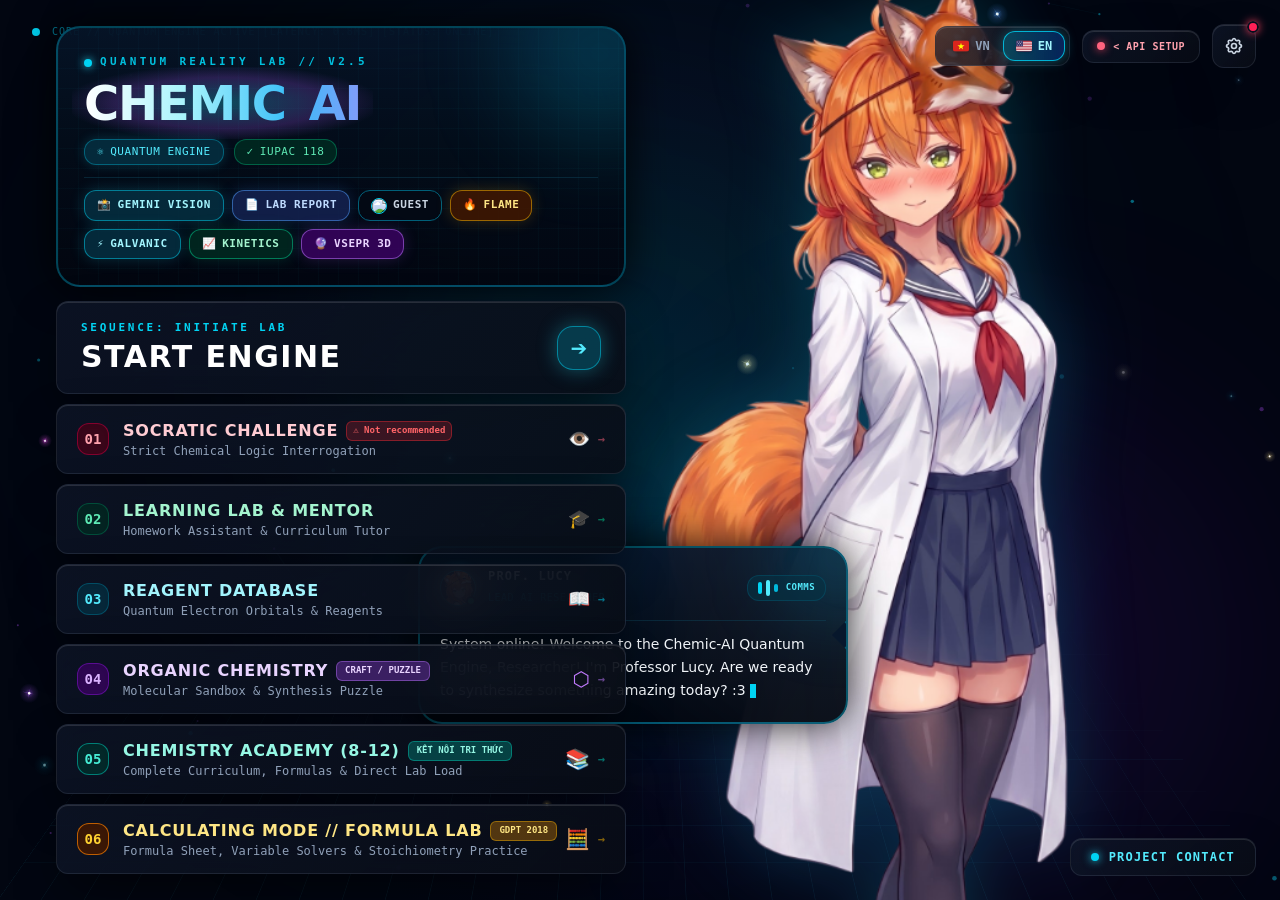
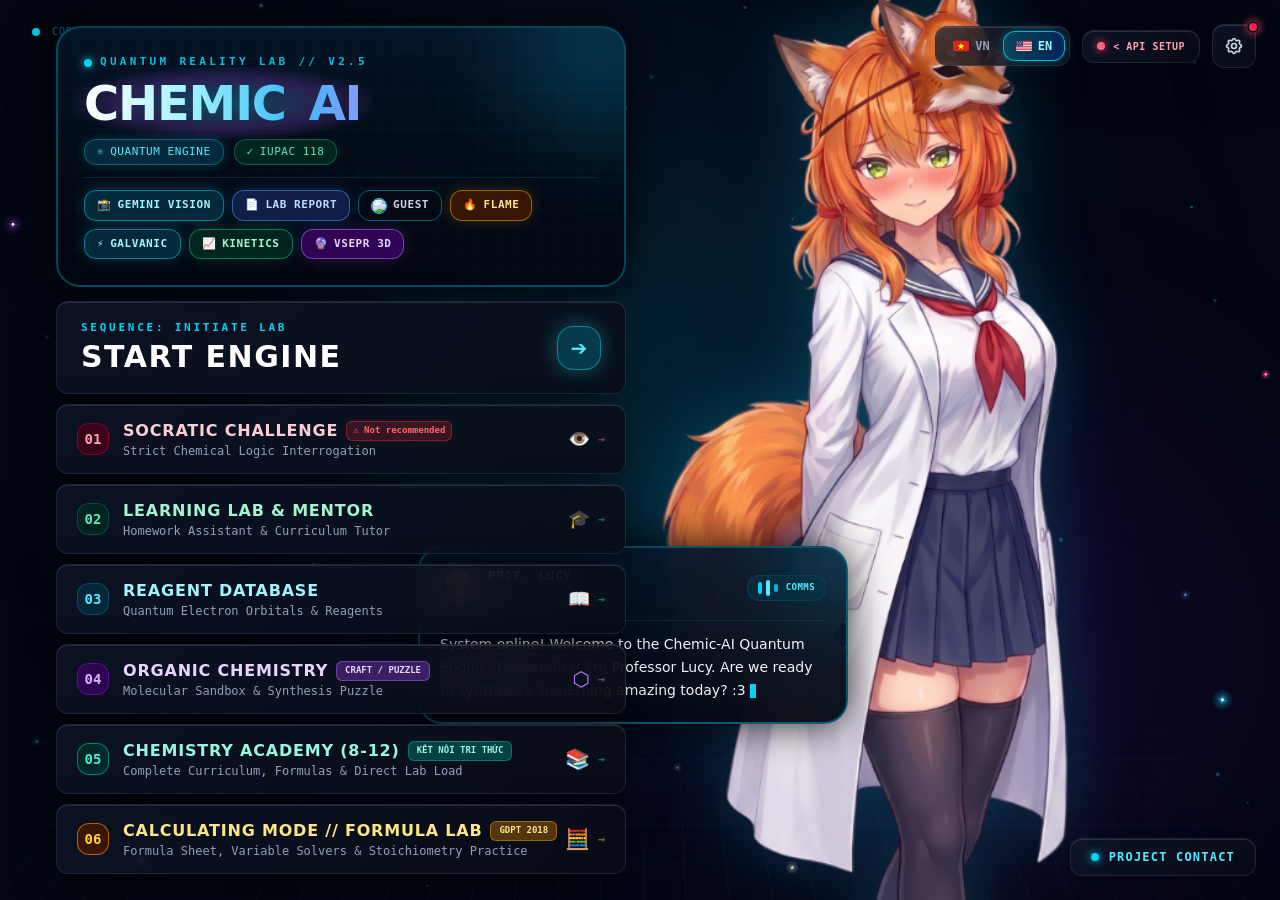
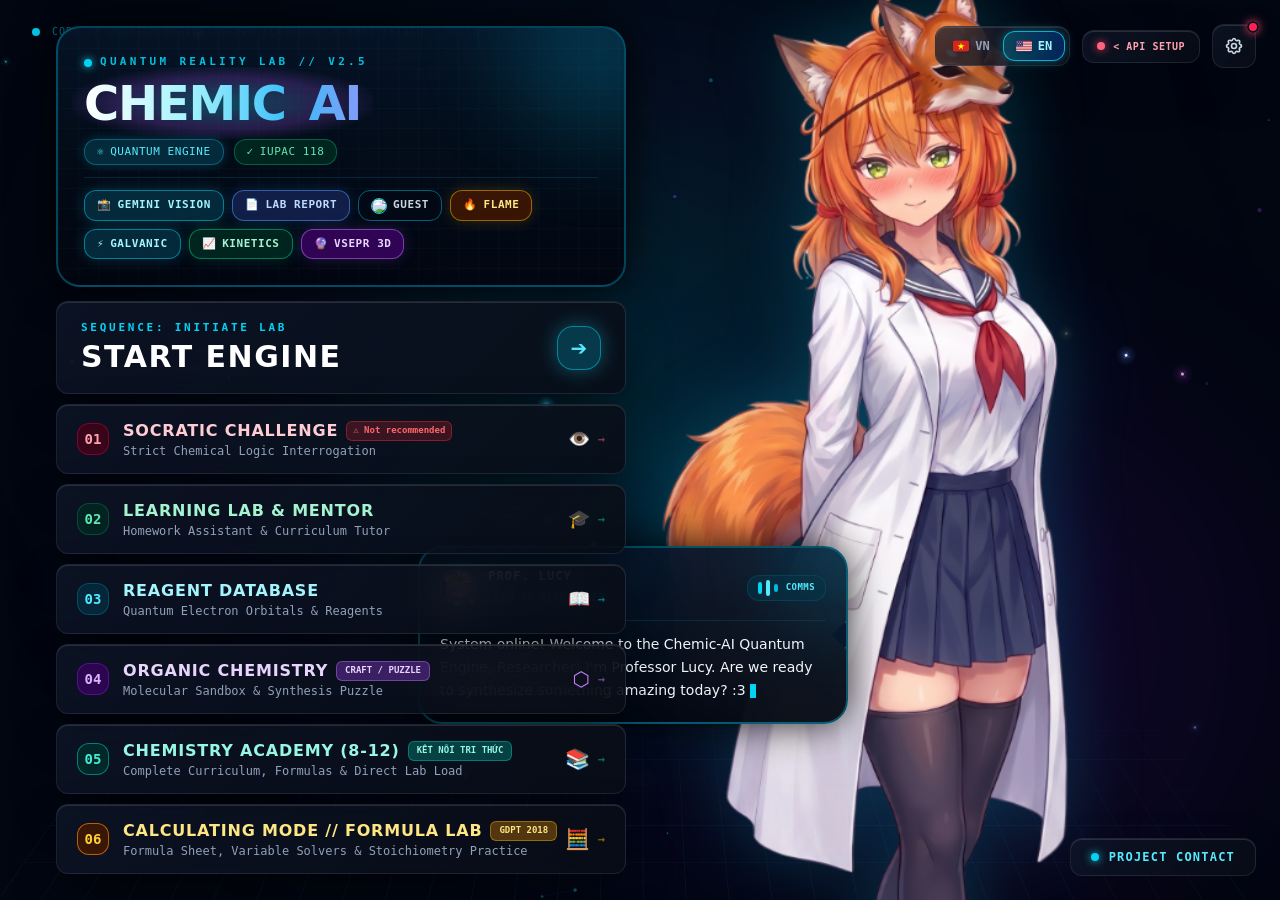
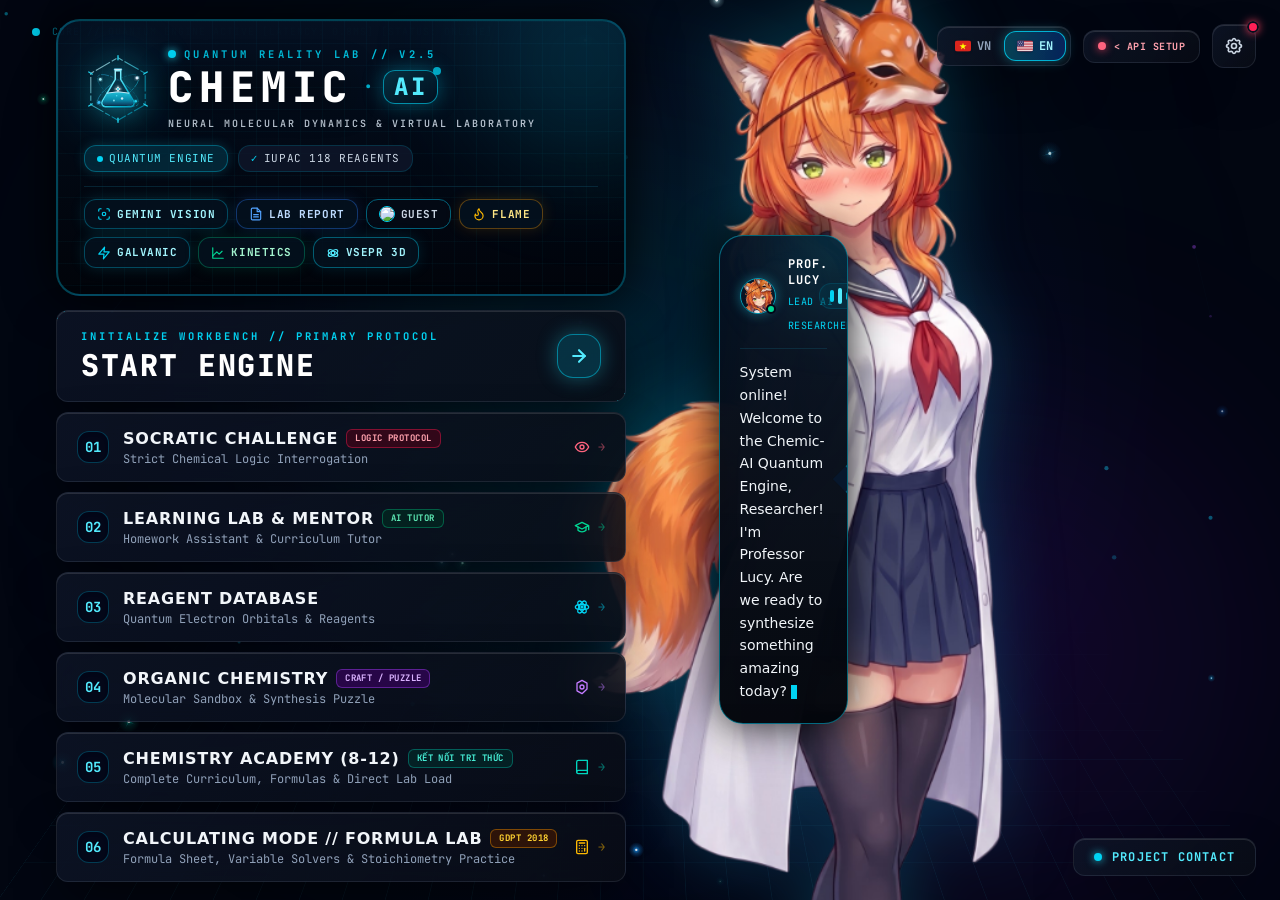
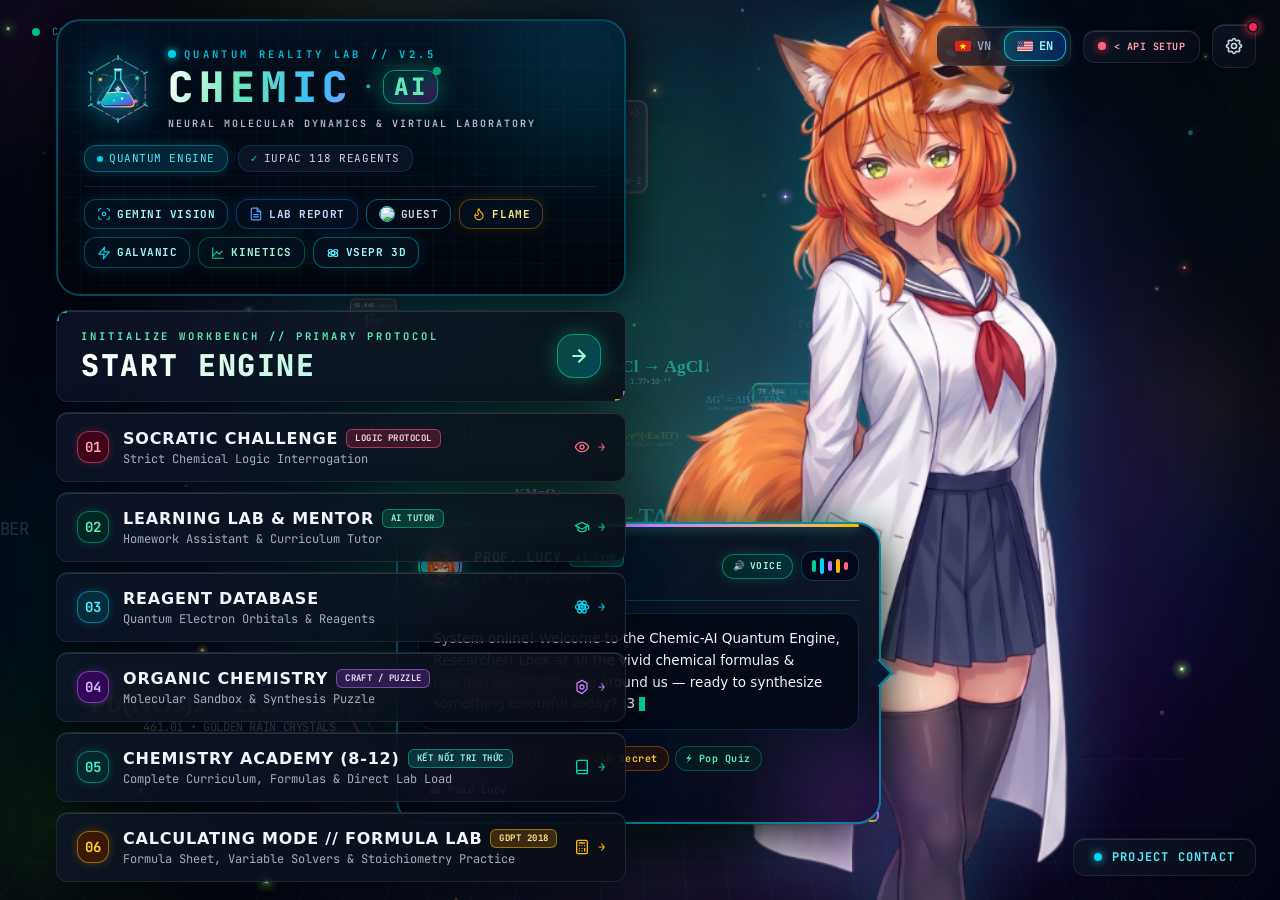
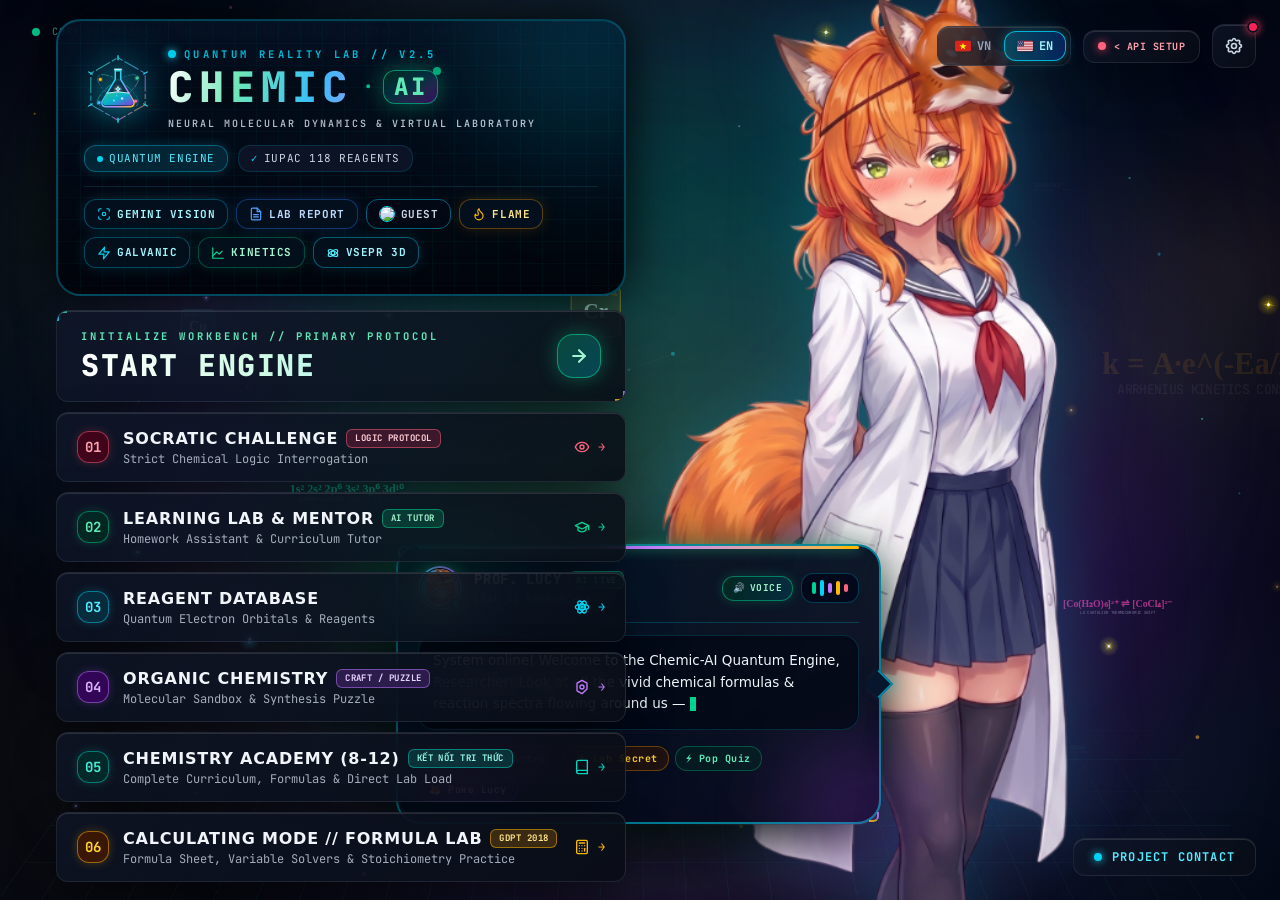
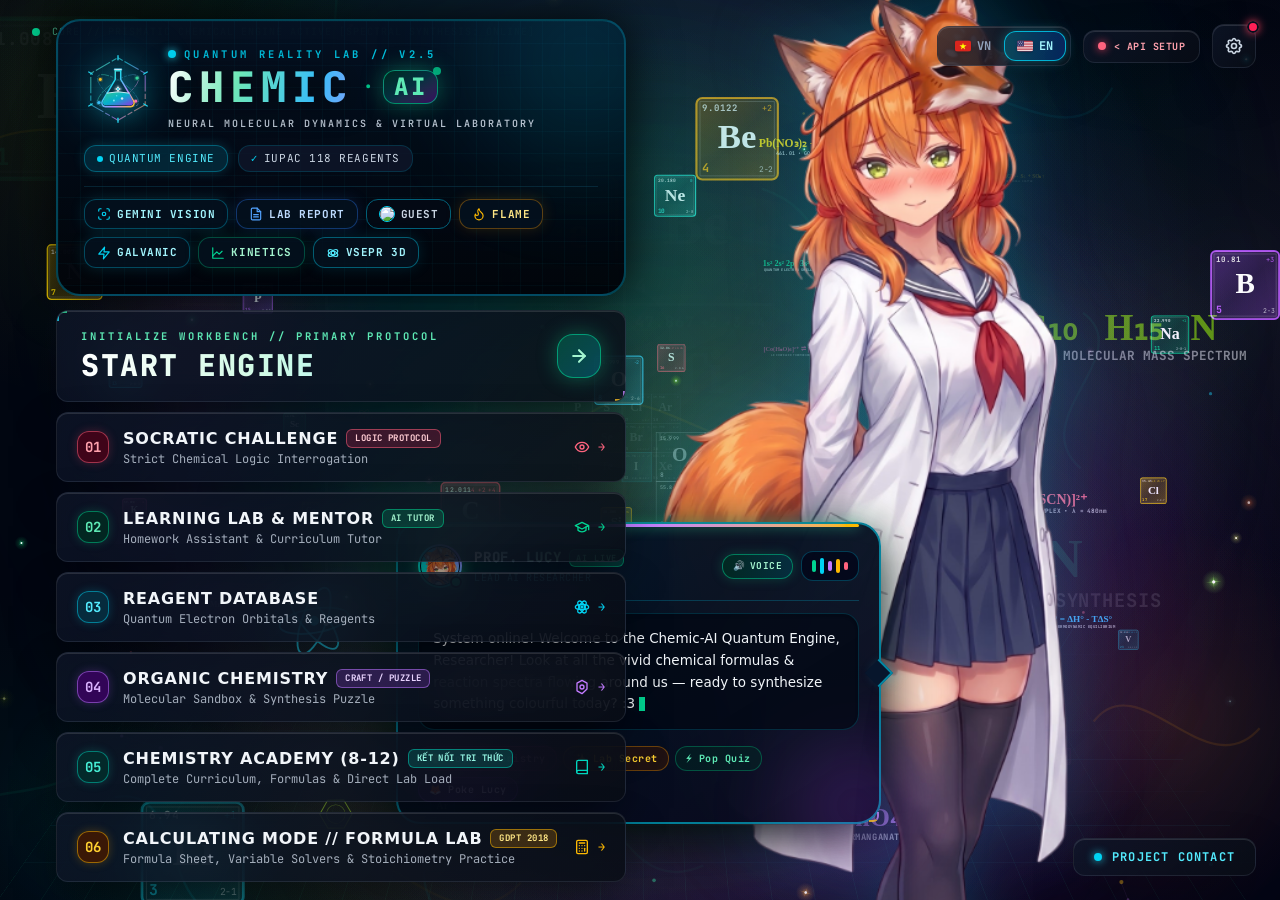
